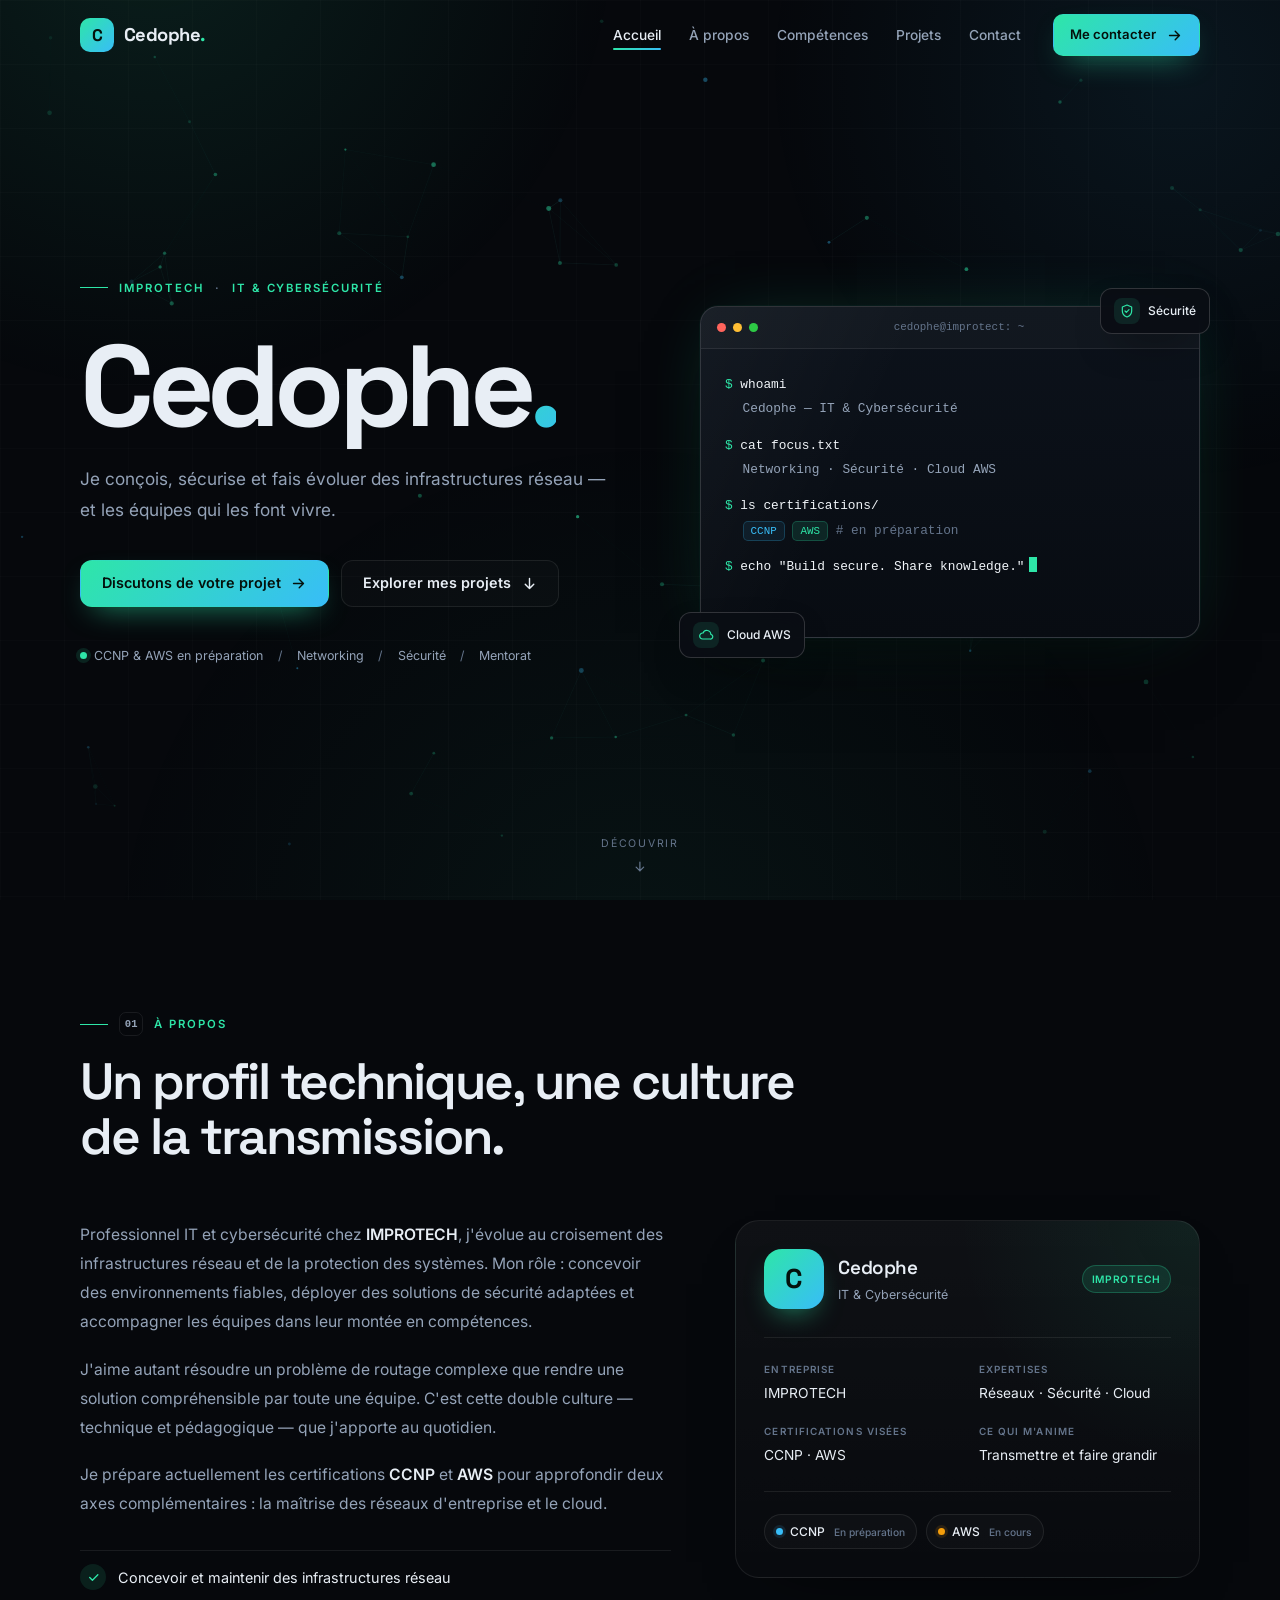
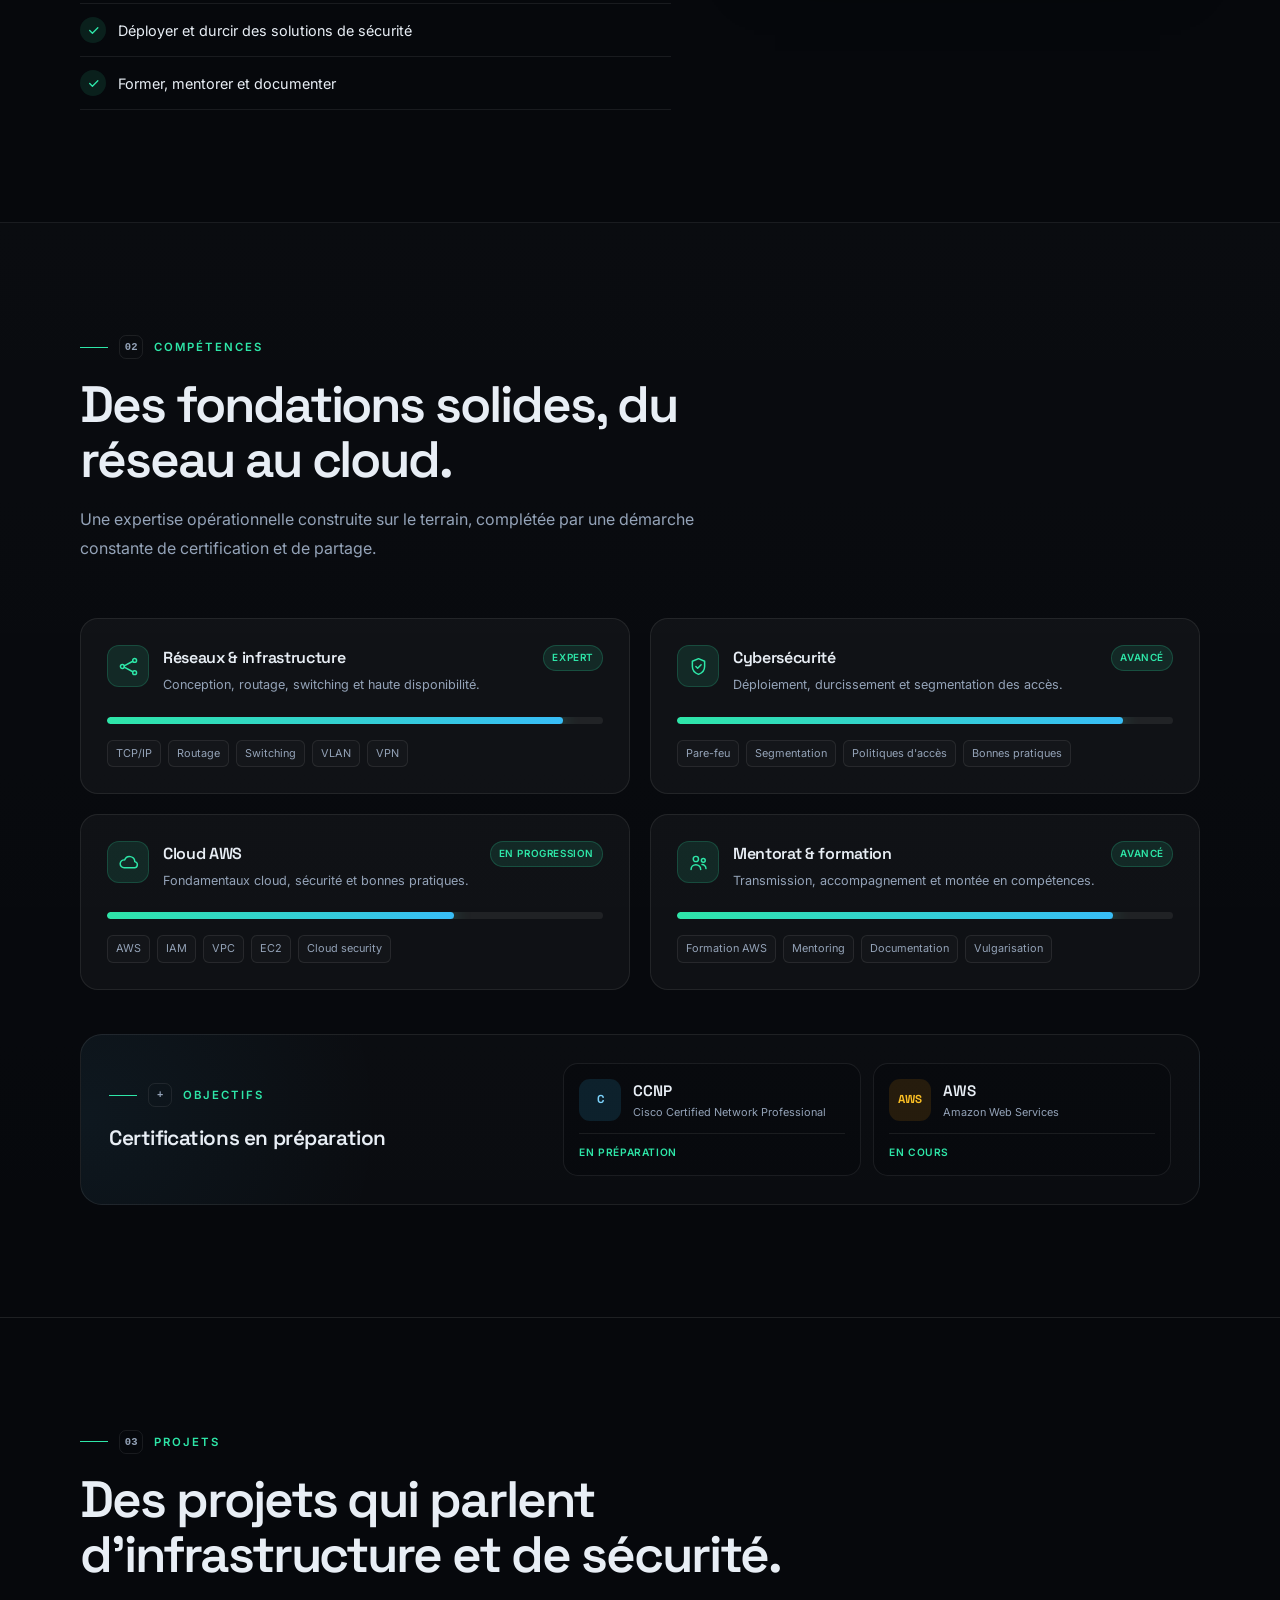
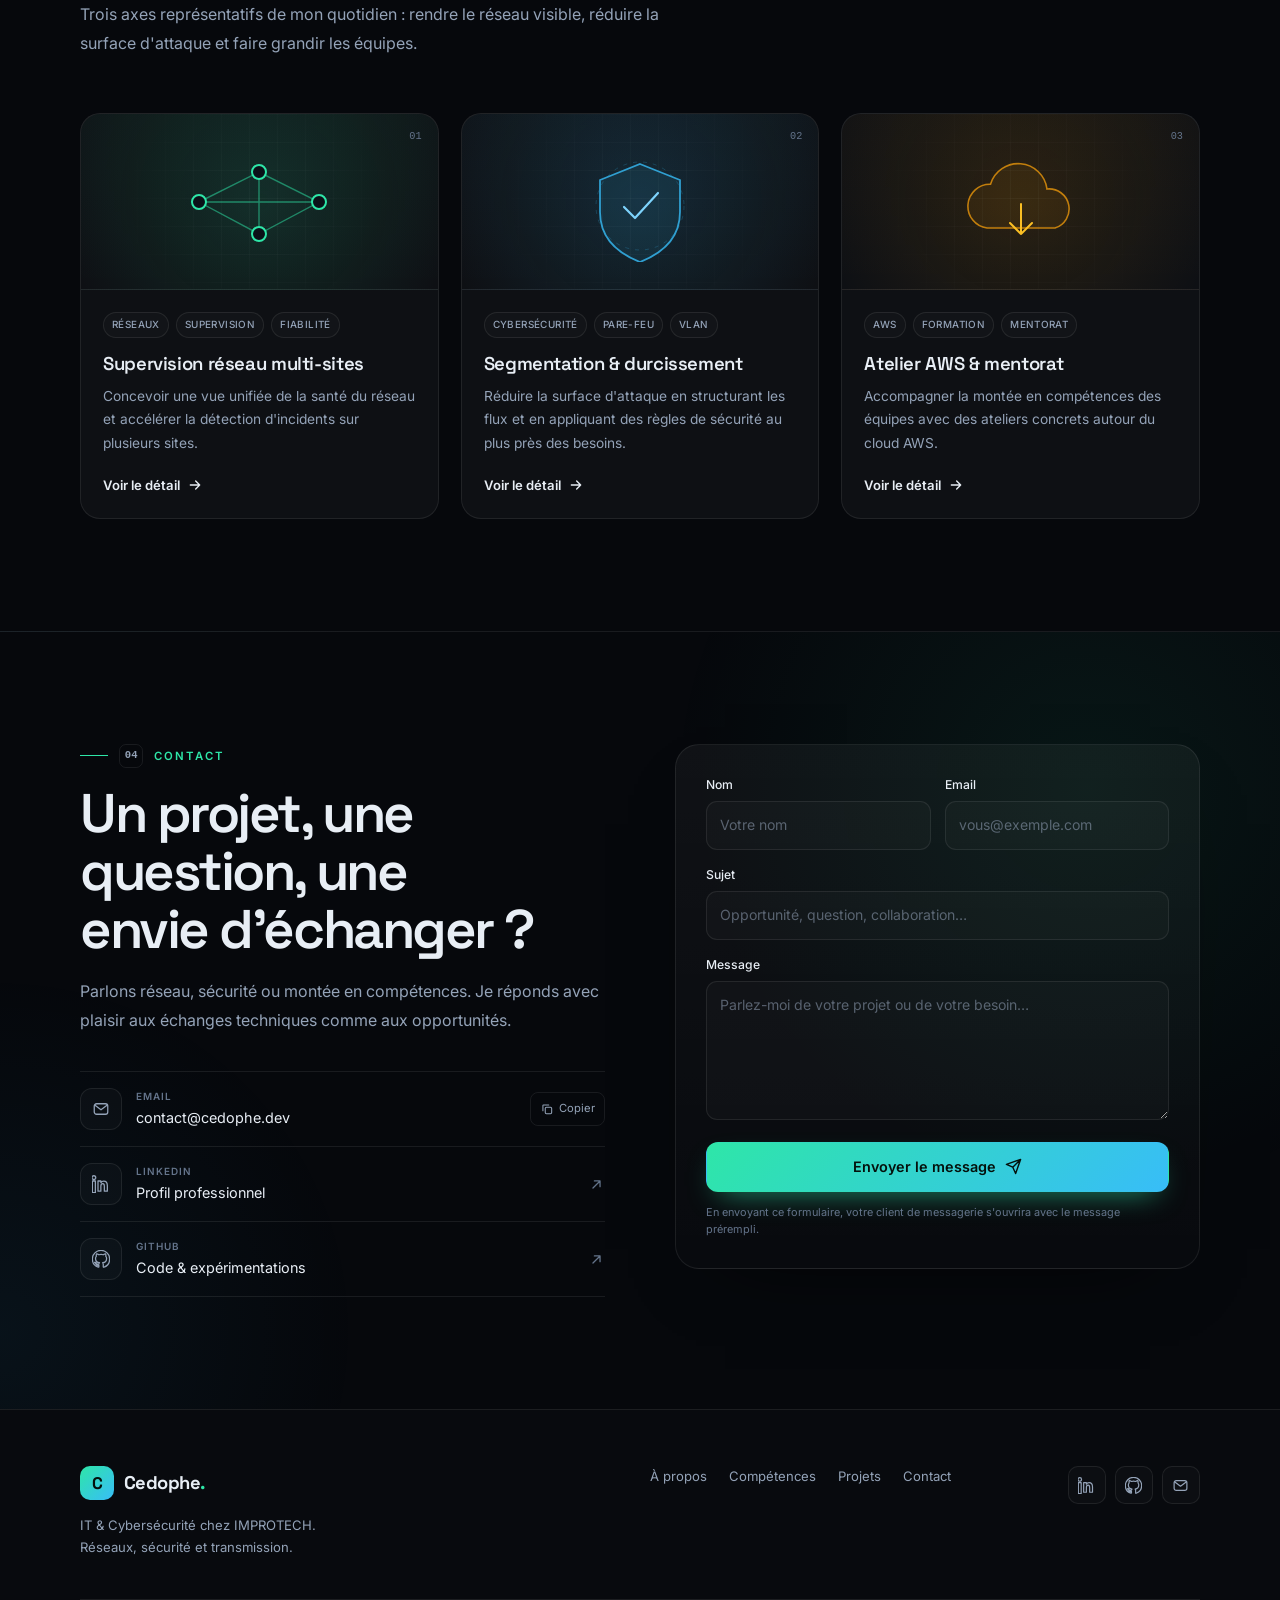
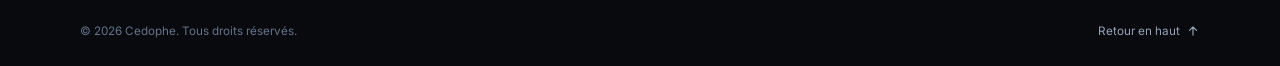
==== index.html @ 1af2331b "Portfolio initial créé avec OpenCode" ====
<!DOCTYPE html>
<html lang="fr">
<head>
  <meta charset="UTF-8">
  <meta name="viewport" content="width=device-width, initial-scale=1.0">
  <title>Cedophe — IT &amp; Cybersécurité | Portfolio</title>
  <meta name="description" content="Portfolio de Cedophe, professionnel IT et cybersécurité chez IMPROTECH. Réseaux, déploiement de solutions de sécurité, AWS et mentorat d'équipes.">
  <meta name="theme-color" content="#06080c">
  <meta property="og:title" content="Cedophe — IT &amp; Cybersécurité">
  <meta property="og:description" content="Réseaux, cybersécurité, cloud AWS et mentorat. Découvrez le profil et les projets de Cedophe.">
  <meta property="og:type" content="website">

  <link rel="icon" type="image/svg+xml" href="assets/favicon.svg">
  <link rel="preconnect" href="https://fonts.googleapis.com">
  <link rel="preconnect" href="https://fonts.gstatic.com" crossorigin>
  <link href="https://fonts.googleapis.com/css2?family=Inter:wght@400;500;600&family=Space+Grotesk:wght@500;600;700&display=swap" rel="stylesheet">
  <link rel="stylesheet" href="styles.css">
  <script>document.documentElement.classList.add('js');</script>
</head>
<body>
  <a class="skip-link" href="#contenu">Aller au contenu</a>

  <header class="site-header" id="header">
    <nav class="nav container" aria-label="Navigation principale">
      <a class="brand" href="#accueil" aria-label="Cedophe — retour à l'accueil">
        <span class="brand-mark" aria-hidden="true">C</span>
        <span class="brand-text">Cedophe<span class="accent">.</span></span>
      </a>

      <button class="nav-toggle" type="button" aria-expanded="false" aria-controls="nav-menu" aria-label="Ouvrir le menu">
        <span class="nav-toggle-bar"></span>
        <span class="nav-toggle-bar"></span>
        <span class="nav-toggle-bar"></span>
      </button>

      <div class="nav-menu" id="nav-menu">
        <ul class="nav-links">
          <li><a href="#accueil">Accueil</a></li>
          <li><a href="#apropos">À propos</a></li>
          <li><a href="#competences">Compétences</a></li>
          <li><a href="#projets">Projets</a></li>
          <li><a href="#contact">Contact</a></li>
        </ul>
        <a class="btn btn-primary btn-sm nav-cta" href="#contact">
          Me contacter
          <svg viewBox="0 0 24 24" aria-hidden="true"><path d="M5 12h14M13 6l6 6-6 6"/></svg>
        </a>
      </div>
    </nav>
  </header>

  <main id="contenu">
    <section class="hero" id="accueil">
      <canvas class="hero-particles" id="hero-particles" aria-hidden="true"></canvas>
      <div class="container hero-grid">
        <div class="hero-content">
          <p class="eyebrow reveal">IMPROTECH <span class="dot-sep">·</span> IT &amp; Cybersécurité</p>
          <h1 class="hero-title reveal">Cedophe<span class="accent">.</span></h1>
          <p class="hero-lead reveal">Je conçois, sécurise et fais évoluer des infrastructures réseau — et les équipes qui les font vivre.</p>

          <div class="hero-actions reveal">
            <a class="btn btn-primary" href="#contact">
              Discutons de votre projet
              <svg viewBox="0 0 24 24" aria-hidden="true"><path d="M5 12h14M13 6l6 6-6 6"/></svg>
            </a>
            <a class="btn btn-ghost" href="#projets">
              Explorer mes projets
              <svg viewBox="0 0 24 24" aria-hidden="true"><path d="M12 5v14M6 13l6 6 6-6"/></svg>
            </a>
          </div>

          <ul class="hero-meta reveal">
            <li><span class="status-dot" aria-hidden="true"></span> CCNP &amp; AWS en préparation</li>
            <li>Networking</li>
            <li>Sécurité</li>
            <li>Mentorat</li>
          </ul>
        </div>

        <div class="hero-visual reveal">
          <div class="terminal" aria-label="Terminal présentant le profil de Cedophe">
            <div class="terminal-bar">
              <span class="terminal-dot red"></span>
              <span class="terminal-dot yellow"></span>
              <span class="terminal-dot green"></span>
              <span class="terminal-title">cedophe@improtect: ~</span>
            </div>
            <div class="terminal-body">
              <p><span class="prompt">$</span> <span class="cmd">whoami</span></p>
              <p class="out">Cedophe — IT &amp; Cybersécurité</p>
              <p><span class="prompt">$</span> <span class="cmd">cat focus.txt</span></p>
              <p class="out">Networking · Sécurité · Cloud AWS</p>
              <p><span class="prompt">$</span> <span class="cmd">ls certifications/</span></p>
              <p class="out"><span class="term-tag tag-cyan">CCNP</span> <span class="term-tag tag-green">AWS</span> <span class="dim"># en préparation</span></p>
              <p><span class="prompt">$</span> <span class="cmd">echo "Build secure. Share knowledge."</span><span class="cursor" aria-hidden="true"></span></p>
            </div>
          </div>

          <div class="floating-badge badge-top" aria-hidden="true">
            <span class="badge-icon">
              <svg viewBox="0 0 24 24"><path d="M12 3l7 3v6c0 4.5-3 7.5-7 9-4-1.5-7-4.5-7-9V6l7-3z"/><path d="M9 12l2 2 4-4"/></svg>
            </span>
            <span>Sécurité</span>
          </div>

          <div class="floating-badge badge-bottom" aria-hidden="true">
            <span class="badge-icon">
              <svg viewBox="0 0 24 24"><path d="M7 18a4.5 4.5 0 1 1 .6-8.96A6 6 0 0 1 19.2 11 3.5 3.5 0 0 1 18 18H7z"/></svg>
            </span>
            <span>Cloud AWS</span>
          </div>
        </div>
      </div>

      <a class="scroll-cue" href="#apropos" aria-label="Faire défiler vers la section À propos">
        <span>Découvrir</span>
        <svg viewBox="0 0 24 24" aria-hidden="true"><path d="M12 5v14M6 13l6 6 6-6"/></svg>
      </a>
    </section>

    <section class="section" id="apropos">
      <div class="container">
        <header class="section-head reveal">
          <p class="eyebrow"><span class="eyebrow-num">01</span> À propos</p>
          <h2>Un profil technique, une culture de la transmission.</h2>
        </header>

        <div class="about-grid">
          <div class="about-copy">
            <p class="reveal">Professionnel IT et cybersécurité chez <strong>IMPROTECH</strong>, j'évolue au croisement des infrastructures réseau et de la protection des systèmes. Mon rôle : concevoir des environnements fiables, déployer des solutions de sécurité adaptées et accompagner les équipes dans leur montée en compétences.</p>
            <p class="reveal">J'aime autant résoudre un problème de routage complexe que rendre une solution compréhensible par toute une équipe. C'est cette double culture — technique et pédagogique — que j'apporte au quotidien.</p>
            <p class="reveal">Je prépare actuellement les certifications <strong>CCNP</strong> et <strong>AWS</strong> pour approfondir deux axes complémentaires : la maîtrise des réseaux d'entreprise et le cloud.</p>

            <ul class="focus-list reveal">
              <li>
                <span class="focus-icon" aria-hidden="true"><svg viewBox="0 0 24 24"><path d="M5 12l5 5L20 7"/></svg></span>
                Concevoir et maintenir des infrastructures réseau
              </li>
              <li>
                <span class="focus-icon" aria-hidden="true"><svg viewBox="0 0 24 24"><path d="M5 12l5 5L20 7"/></svg></span>
                Déployer et durcir des solutions de sécurité
              </li>
              <li>
                <span class="focus-icon" aria-hidden="true"><svg viewBox="0 0 24 24"><path d="M5 12l5 5L20 7"/></svg></span>
                Former, mentorer et documenter
              </li>
            </ul>
          </div>

          <aside class="profile-card reveal" aria-label="Fiche profil de Cedophe">
            <div class="profile-head">
              <div class="profile-avatar" aria-hidden="true"><span>C</span></div>
              <div>
                <h3>Cedophe</h3>
                <p>IT &amp; Cybersécurité</p>
              </div>
              <span class="chip chip-accent">IMPROTECH</span>
            </div>

            <dl class="profile-facts">
              <div>
                <dt>Entreprise</dt>
                <dd>IMPROTECH</dd>
              </div>
              <div>
                <dt>Expertises</dt>
                <dd>Réseaux · Sécurité · Cloud</dd>
              </div>
              <div>
                <dt>Certifications visées</dt>
                <dd>CCNP · AWS</dd>
              </div>
              <div>
                <dt>Ce qui m'anime</dt>
                <dd>Transmettre et faire grandir</dd>
              </div>
            </dl>

            <div class="profile-certs">
              <span class="cert-pill"><span class="cert-dot cisco"></span> CCNP <small>En préparation</small></span>
              <span class="cert-pill"><span class="cert-dot aws"></span> AWS <small>En cours</small></span>
            </div>
          </aside>
        </div>
      </div>
    </section>

    <section class="section section-alt" id="competences">
      <div class="container">
        <header class="section-head reveal">
          <p class="eyebrow"><span class="eyebrow-num">02</span> Compétences</p>
          <h2>Des fondations solides, du réseau au cloud.</h2>
          <p class="section-intro">Une expertise opérationnelle construite sur le terrain, complétée par une démarche constante de certification et de partage.</p>
        </header>

        <div class="skills-grid">
          <article class="skill-card reveal">
            <div class="skill-head">
              <span class="skill-icon" aria-hidden="true">
                <svg viewBox="0 0 24 24"><circle cx="5" cy="12" r="2.2"/><circle cx="19" cy="5" r="2.2"/><circle cx="19" cy="19" r="2.2"/><path d="M7.1 11.2l9.8-5.2M7.1 12.8l9.8 5.2"/></svg>
              </span>
              <div>
                <h3>Réseaux &amp; infrastructure</h3>
                <p>Conception, routage, switching et haute disponibilité.</p>
              </div>
              <span class="skill-level">Expert</span>
            </div>
            <div class="skill-bar" role="progressbar" aria-valuenow="92" aria-valuemin="0" aria-valuemax="100" aria-label="Niveau en réseaux et infrastructure : 92 %">
              <span class="bar-fill" style="--level: 92%"></span>
            </div>
            <ul class="skill-tags">
              <li>TCP/IP</li><li>Routage</li><li>Switching</li><li>VLAN</li><li>VPN</li>
            </ul>
          </article>

          <article class="skill-card reveal">
            <div class="skill-head">
              <span class="skill-icon" aria-hidden="true">
                <svg viewBox="0 0 24 24"><path d="M12 3l7 3v6c0 4.5-3 7.5-7 9-4-1.5-7-4.5-7-9V6l7-3z"/><path d="M9 12l2 2 4-4"/></svg>
              </span>
              <div>
                <h3>Cybersécurité</h3>
                <p>Déploiement, durcissement et segmentation des accès.</p>
              </div>
              <span class="skill-level">Avancé</span>
            </div>
            <div class="skill-bar" role="progressbar" aria-valuenow="90" aria-valuemin="0" aria-valuemax="100" aria-label="Niveau en cybersécurité : 90 %">
              <span class="bar-fill" style="--level: 90%"></span>
            </div>
            <ul class="skill-tags">
              <li>Pare-feu</li><li>Segmentation</li><li>Politiques d'accès</li><li>Bonnes pratiques</li>
            </ul>
          </article>

          <article class="skill-card reveal">
            <div class="skill-head">
              <span class="skill-icon" aria-hidden="true">
                <svg viewBox="0 0 24 24"><path d="M7 18a4.5 4.5 0 1 1 .6-8.96A6 6 0 0 1 19.2 11 3.5 3.5 0 0 1 18 18H7z"/></svg>
              </span>
              <div>
                <h3>Cloud AWS</h3>
                <p>Fondamentaux cloud, sécurité et bonnes pratiques.</p>
              </div>
              <span class="skill-level">En progression</span>
            </div>
            <div class="skill-bar" role="progressbar" aria-valuenow="70" aria-valuemin="0" aria-valuemax="100" aria-label="Niveau en cloud AWS : 70 %">
              <span class="bar-fill" style="--level: 70%"></span>
            </div>
            <ul class="skill-tags">
              <li>AWS</li><li>IAM</li><li>VPC</li><li>EC2</li><li>Cloud security</li>
            </ul>
          </article>

          <article class="skill-card reveal">
            <div class="skill-head">
              <span class="skill-icon" aria-hidden="true">
                <svg viewBox="0 0 24 24"><circle cx="9" cy="8" r="3"/><path d="M3.5 20a5.5 5.5 0 0 1 11 0"/><circle cx="17.5" cy="9.5" r="2.2"/><path d="M16 14.4a4.5 4.5 0 0 1 4.5 4.6"/></svg>
              </span>
              <div>
                <h3>Mentorat &amp; formation</h3>
                <p>Transmission, accompagnement et montée en compétences.</p>
              </div>
              <span class="skill-level">Avancé</span>
            </div>
            <div class="skill-bar" role="progressbar" aria-valuenow="88" aria-valuemin="0" aria-valuemax="100" aria-label="Niveau en mentorat et formation : 88 %">
              <span class="bar-fill" style="--level: 88%"></span>
            </div>
            <ul class="skill-tags">
              <li>Formation AWS</li><li>Mentoring</li><li>Documentation</li><li>Vulgarisation</li>
            </ul>
          </article>
        </div>

        <div class="cert-panel reveal">
          <div class="cert-panel-head">
            <p class="eyebrow"><span class="eyebrow-num">+</span> Objectifs</p>
            <h3>Certifications en préparation</h3>
          </div>
          <div class="cert-grid">
            <article class="cert-card">
              <span class="cert-logo cisco" aria-hidden="true">C</span>
              <div>
                <h4>CCNP</h4>
                <p>Cisco Certified Network Professional</p>
              </div>
              <span class="status-pill">En préparation</span>
            </article>
            <article class="cert-card">
              <span class="cert-logo aws" aria-hidden="true">AWS</span>
              <div>
                <h4>AWS</h4>
                <p>Amazon Web Services</p>
              </div>
              <span class="status-pill">En cours</span>
            </article>
          </div>
        </div>
      </div>
    </section>

    <section class="section" id="projets">
      <div class="container">
        <header class="section-head reveal">
          <p class="eyebrow"><span class="eyebrow-num">03</span> Projets</p>
          <h2>Des projets qui parlent d'infrastructure et de sécurité.</h2>
          <p class="section-intro">Trois axes représentatifs de mon quotidien : rendre le réseau visible, réduire la surface d'attaque et faire grandir les équipes.</p>
        </header>

        <div class="projects-grid">
          <article class="project-card reveal">
            <div class="project-visual visual-network" aria-hidden="true">
              <svg viewBox="0 0 200 120">
                <path class="link" d="M40 60L100 30 160 60 100 92 40 60M100 30v62M40 60l120 0"/>
                <circle class="node" cx="40" cy="60" r="7"/>
                <circle class="node" cx="100" cy="30" r="7"/>
                <circle class="node" cx="160" cy="60" r="7"/>
                <circle class="node" cx="100" cy="92" r="7"/>
              </svg>
              <span class="visual-label">01</span>
            </div>
            <div class="project-body">
              <ul class="project-tags"><li>Réseaux</li><li>Supervision</li><li>Fiabilité</li></ul>
              <h3>Supervision réseau multi-sites</h3>
              <p>Concevoir une vue unifiée de la santé du réseau et accélérer la détection d'incidents sur plusieurs sites.</p>
              <button class="project-link" type="button" data-dialog="dialog-network">
                Voir le détail
                <svg viewBox="0 0 24 24" aria-hidden="true"><path d="M5 12h14M13 6l6 6-6 6"/></svg>
              </button>
            </div>
          </article>

          <article class="project-card reveal">
            <div class="project-visual visual-security" aria-hidden="true">
              <svg viewBox="0 0 200 120">
                <path class="shield" d="M100 22l40 16v32c0 25-17 41-40 50-23-9-40-25-40-50V38l40-16z"/>
                <path class="check" d="M84 65l11 11 23-25"/>
                <circle class="pulse" cx="100" cy="64" r="44"/>
              </svg>
              <span class="visual-label">02</span>
            </div>
            <div class="project-body">
              <ul class="project-tags"><li>Cybersécurité</li><li>Pare-feu</li><li>VLAN</li></ul>
              <h3>Segmentation &amp; durcissement</h3>
              <p>Réduire la surface d'attaque en structurant les flux et en appliquant des règles de sécurité au plus près des besoins.</p>
              <button class="project-link" type="button" data-dialog="dialog-security">
                Voir le détail
                <svg viewBox="0 0 24 24" aria-hidden="true"><path d="M5 12h14M13 6l6 6-6 6"/></svg>
              </button>
            </div>
          </article>

          <article class="project-card reveal">
            <div class="project-visual visual-cloud" aria-hidden="true">
              <svg viewBox="0 0 200 120">
                <path class="cloud" d="M66 86a22 22 0 0 1 3.5-43.8A29 29 0 0 1 126 47a20 20 0 0 1 8 39H66z"/>
                <path class="arrow" d="M100 62v30M89 81l11 11 11-11"/>
              </svg>
              <span class="visual-label">03</span>
            </div>
            <div class="project-body">
              <ul class="project-tags"><li>AWS</li><li>Formation</li><li>Mentorat</li></ul>
              <h3>Atelier AWS &amp; mentorat</h3>
              <p>Accompagner la montée en compétences des équipes avec des ateliers concrets autour du cloud AWS.</p>
              <button class="project-link" type="button" data-dialog="dialog-cloud">
                Voir le détail
                <svg viewBox="0 0 24 24" aria-hidden="true"><path d="M5 12h14M13 6l6 6-6 6"/></svg>
              </button>
            </div>
          </article>
        </div>
      </div>
    </section>

    <section class="section contact-section" id="contact">
      <div class="container">
        <div class="contact-grid">
          <div class="contact-copy">
            <p class="eyebrow reveal"><span class="eyebrow-num">04</span> Contact</p>
            <h2 class="reveal">Un projet, une question, une envie d'échanger ?</h2>
            <p class="contact-lead reveal">Parlons réseau, sécurité ou montée en compétences. Je réponds avec plaisir aux échanges techniques comme aux opportunités.</p>

            <div class="contact-list reveal">
              <div class="contact-item">
                <span class="contact-icon" aria-hidden="true">
                  <svg viewBox="0 0 24 24"><rect x="3" y="5" width="18" height="14" rx="3"/><path d="M4 7l8 6 8-6"/></svg>
                </span>
                <div>
                  <span class="contact-label">Email</span>
                  <a href="mailto:contact@cedophe.dev">contact@cedophe.dev</a>
                </div>
                <button class="copy-btn" type="button" data-copy="contact@cedophe.dev" aria-label="Copier l'adresse email">
                  <svg viewBox="0 0 24 24" aria-hidden="true"><rect x="9" y="9" width="11" height="11" rx="2"/><path d="M5 15V6a1 1 0 0 1 1-1h9"/></svg>
                  <span>Copier</span>
                </button>
              </div>

              <a class="contact-item" href="https://www.linkedin.com/in/cedophe" target="_blank" rel="noopener noreferrer">
                <span class="contact-icon" aria-hidden="true">
                  <svg viewBox="0 0 24 24" class="icon-fill"><path d="M4.98 3.5A2.49 2.49 0 1 1 0 3.5a2.49 2.49 0 0 1 4.98 0zM.5 8h4v15.5h-4V8zm7.5 0h3.83v2.12h.05c.53-1.01 1.84-2.08 3.79-2.08 4.05 0 4.8 2.67 4.8 6.14v7.32h-4v-6.49c0-1.55-.03-3.54-2.16-3.54-2.16 0-2.49 1.69-2.49 3.43v6.6h-3.82V8z"/></svg>
                </span>
                <div>
                  <span class="contact-label">LinkedIn</span>
                  <span class="contact-value">Profil professionnel</span>
                </div>
                <span class="contact-arrow" aria-hidden="true"><svg viewBox="0 0 24 24"><path d="M7 17L17 7M9 7h8v8"/></svg></span>
              </a>

              <a class="contact-item" href="https://github.com/cedophe" target="_blank" rel="noopener noreferrer">
                <span class="contact-icon" aria-hidden="true">
                  <svg viewBox="0 0 24 24" class="icon-fill"><path d="M12 .5C5.73.5.5 5.73.5 12c0 5.08 3.29 9.39 7.86 10.91.58.11.79-.25.79-.56 0-.28-.01-1.02-.02-2-3.2.7-3.88-1.54-3.88-1.54-.53-1.34-1.3-1.7-1.3-1.7-1.06-.72.08-.71.08-.71 1.17.08 1.78 1.2 1.78 1.2 1.04 1.78 2.73 1.27 3.4.97.11-.75.41-1.27.74-1.56-2.55-.29-5.23-1.28-5.23-5.7 0-1.26.45-2.29 1.19-3.1-.12-.29-.52-1.46.11-3.05 0 0 .97-.31 3.18 1.18a11.1 11.1 0 0 1 5.8 0c2.2-1.49 3.17-1.18 3.17-1.18.63 1.59.23 2.76.11 3.05.74.81 1.19 1.84 1.19 3.1 0 4.43-2.69 5.41-5.25 5.69.42.36.8 1.08.8 2.18 0 1.57-.01 2.84-.01 3.23 0 .31.21.67.8.56A11.51 11.51 0 0 0 23.5 12C23.5 5.73 18.27.5 12 .5z"/></svg>
                </span>
                <div>
                  <span class="contact-label">GitHub</span>
                  <span class="contact-value">Code &amp; expérimentations</span>
                </div>
                <span class="contact-arrow" aria-hidden="true"><svg viewBox="0 0 24 24"><path d="M7 17L17 7M9 7h8v8"/></svg></span>
              </a>
            </div>
          </div>

          <div class="form-card reveal">
            <form class="contact-form" id="contact-form" novalidate>
              <div class="form-row">
                <div class="field">
                  <label for="name">Nom</label>
                  <input type="text" id="name" name="name" autocomplete="name" placeholder="Votre nom" required aria-describedby="name-error">
                  <p class="field-error" id="name-error" aria-live="polite"></p>
                </div>
                <div class="field">
                  <label for="email">Email</label>
                  <input type="email" id="email" name="email" autocomplete="email" placeholder="vous@exemple.com" required aria-describedby="email-error">
                  <p class="field-error" id="email-error" aria-live="polite"></p>
                </div>
              </div>

              <div class="field">
                <label for="subject">Sujet</label>
                <input type="text" id="subject" name="subject" placeholder="Opportunité, question, collaboration…">
              </div>

              <div class="field">
                <label for="message">Message</label>
                <textarea id="message" name="message" rows="5" placeholder="Parlez-moi de votre projet ou de votre besoin…" required aria-describedby="message-error"></textarea>
                <p class="field-error" id="message-error" aria-live="polite"></p>
              </div>

              <button class="btn btn-primary btn-block" type="submit">
                Envoyer le message
                <svg viewBox="0 0 24 24" aria-hidden="true"><path d="M22 2L11 13M22 2l-7 20-4-9-9-4 20-7z"/></svg>
              </button>

              <p class="form-status" id="form-status" role="status" aria-live="polite"></p>
              <p class="form-note">En envoyant ce formulaire, votre client de messagerie s'ouvrira avec le message prérempli.</p>
            </form>
          </div>
        </div>
      </div>
    </section>
  </main>

  <footer class="site-footer">
    <div class="container">
      <div class="footer-main">
        <div class="footer-brand">
          <a class="brand" href="#accueil" aria-label="Cedophe — retour à l'accueil">
            <span class="brand-mark" aria-hidden="true">C</span>
            <span class="brand-text">Cedophe<span class="accent">.</span></span>
          </a>
          <p>IT &amp; Cybersécurité chez IMPROTECH.<br>Réseaux, sécurité et transmission.</p>
        </div>

        <nav class="footer-nav" aria-label="Navigation de pied de page">
          <a href="#apropos">À propos</a>
          <a href="#competences">Compétences</a>
          <a href="#projets">Projets</a>
          <a href="#contact">Contact</a>
        </nav>

        <div class="footer-socials" aria-label="Réseaux sociaux">
          <a href="https://www.linkedin.com/in/cedophe" target="_blank" rel="noopener noreferrer" aria-label="LinkedIn">
            <svg viewBox="0 0 24 24" class="icon-fill"><path d="M4.98 3.5A2.49 2.49 0 1 1 0 3.5a2.49 2.49 0 0 1 4.98 0zM.5 8h4v15.5h-4V8zm7.5 0h3.83v2.12h.05c.53-1.01 1.84-2.08 3.79-2.08 4.05 0 4.8 2.67 4.8 6.14v7.32h-4v-6.49c0-1.55-.03-3.54-2.16-3.54-2.16 0-2.49 1.69-2.49 3.43v6.6h-3.82V8z"/></svg>
          </a>
          <a href="https://github.com/cedophe" target="_blank" rel="noopener noreferrer" aria-label="GitHub">
            <svg viewBox="0 0 24 24" class="icon-fill"><path d="M12 .5C5.73.5.5 5.73.5 12c0 5.08 3.29 9.39 7.86 10.91.58.11.79-.25.79-.56 0-.28-.01-1.02-.02-2-3.2.7-3.88-1.54-3.88-1.54-.53-1.34-1.3-1.7-1.3-1.7-1.06-.72.08-.71.08-.71 1.17.08 1.78 1.2 1.78 1.2 1.04 1.78 2.73 1.27 3.4.97.11-.75.41-1.27.74-1.56-2.55-.29-5.23-1.28-5.23-5.7 0-1.26.45-2.29 1.19-3.1-.12-.29-.52-1.46.11-3.05 0 0 .97-.31 3.18 1.18a11.1 11.1 0 0 1 5.8 0c2.2-1.49 3.17-1.18 3.17-1.18.63 1.59.23 2.76.11 3.05.74.81 1.19 1.84 1.19 3.1 0 4.43-2.69 5.41-5.25 5.69.42.36.8 1.08.8 2.18 0 1.57-.01 2.84-.01 3.23 0 .31.21.67.8.56A11.51 11.51 0 0 0 23.5 12C23.5 5.73 18.27.5 12 .5z"/></svg>
          </a>
          <a href="mailto:contact@cedophe.dev" aria-label="Envoyer un email">
            <svg viewBox="0 0 24 24"><rect x="3" y="5" width="18" height="14" rx="3"/><path d="M4 7l8 6 8-6"/></svg>
          </a>
        </div>
      </div>

      <div class="footer-bottom">
        <p>© <span id="year">2026</span> Cedophe. Tous droits réservés.</p>
        <a class="back-top" href="#accueil">
          Retour en haut
          <svg viewBox="0 0 24 24" aria-hidden="true"><path d="M12 19V5M6 11l6-6 6 6"/></svg>
        </a>
      </div>
    </div>
  </footer>

  <dialog class="project-dialog" id="dialog-network" aria-labelledby="dialog-network-title">
    <button class="dialog-close" type="button" data-close aria-label="Fermer la fenêtre">
      <svg viewBox="0 0 24 24" aria-hidden="true"><path d="M6 6l12 12M18 6L6 18"/></svg>
    </button>
    <p class="dialog-kicker">Projet · Réseaux</p>
    <h3 id="dialog-network-title">Supervision réseau multi-sites</h3>
    <p class="dialog-intro">Donner une lecture claire et immédiate de l'état de l'infrastructure, sur plusieurs sites, pour agir avant que les incidents n'impactent les utilisateurs.</p>
    <ul class="dialog-points">
      <li><strong>Objectif</strong> Centraliser l'état des équipements et des liens dans une vue unique.</li>
      <li><strong>Approche</strong> Cartographie des flux, supervision des équipements critiques, tableaux de bord et alertes hiérarchisées.</li>
      <li><strong>Résultat</strong> Un diagnostic plus rapide et des incidents traités avec davantage de sérénité.</li>
    </ul>
    <ul class="project-tags"><li>Supervision</li><li>SNMP</li><li>Dashboards</li><li>Haute disponibilité</li></ul>
  </dialog>

  <dialog class="project-dialog" id="dialog-security" aria-labelledby="dialog-security-title">
    <button class="dialog-close" type="button" data-close aria-label="Fermer la fenêtre">
      <svg viewBox="0 0 24 24" aria-hidden="true"><path d="M6 6l12 12M18 6L6 18"/></svg>
    </button>
    <p class="dialog-kicker">Projet · Cybersécurité</p>
    <h3 id="dialog-security-title">Segmentation &amp; durcissement</h3>
    <p class="dialog-intro">Structurer le réseau en zones de confiance et n'autoriser que les flux réellement nécessaires, pour limiter la propagation en cas d'incident.</p>
    <ul class="dialog-points">
      <li><strong>Objectif</strong> Réduire la surface d'attaque et clarifier les règles d'accès entre les zones.</li>
      <li><strong>Approche</strong> Découpage en VLAN, matrice de flux, règles de pare-feu et durcissement des équipements.</li>
      <li><strong>Résultat</strong> Un réseau plus lisible, plus segmenté et plus simple à auditer.</li>
    </ul>
    <ul class="project-tags"><li>VLAN</li><li>Pare-feu</li><li>Matrice de flux</li><li>Durcissement</li></ul>
  </dialog>

  <dialog class="project-dialog" id="dialog-cloud" aria-labelledby="dialog-cloud-title">
    <button class="dialog-close" type="button" data-close aria-label="Fermer la fenêtre">
      <svg viewBox="0 0 24 24" aria-hidden="true"><path d="M6 6l12 12M18 6L6 18"/></svg>
    </button>
    <p class="dialog-kicker">Projet · Cloud &amp; transmission</p>
    <h3 id="dialog-cloud-title">Atelier AWS &amp; mentorat</h3>
    <p class="dialog-intro">Rendre le cloud concret et accessible grâce à des ateliers pratiques, pensés pour faire monter les équipes en compétences à leur rythme.</p>
    <ul class="dialog-points">
      <li><strong>Objectif</strong> Partager les fondamentaux AWS et ancrer les bonnes pratiques de sécurité.</li>
      <li><strong>Approche</strong> Ateliers guidés, cas pratiques, échanges et accompagnement individuel.</li>
      <li><strong>Résultat</strong> Des équipes plus autonomes et une culture cloud partagée.</li>
    </ul>
    <ul class="project-tags"><li>AWS</li><li>IAM</li><li>VPC</li><li>Mentorat</li></ul>
  </dialog>

  <script src="script.js" defer></script>
</body>
</html>
---- styles.css ----
:root {
  --bg: #06080c;
  --bg-soft: #090d13;
  --surface: rgba(255, 255, 255, 0.035);
  --surface-strong: #0d1219;
  --border: rgba(255, 255, 255, 0.08);
  --border-strong: rgba(255, 255, 255, 0.16);
  --text: #e8eef5;
  --muted: #94a3b8;
  --muted-dark: #64748b;
  --accent: #2ee6a8;
  --accent-2: #38bdf8;
  --accent-soft: rgba(46, 230, 168, 0.11);
  --danger: #f87171;
  --gradient: linear-gradient(135deg, #2ee6a8 0%, #38bdf8 100%);
  --font-head: "Space Grotesk", "Segoe UI", system-ui, sans-serif;
  --font-body: "Inter", "Segoe UI", system-ui, sans-serif;
  --font-mono: "SFMono-Regular", Consolas, "Liberation Mono", Menlo, monospace;
  --radius: 20px;
  --shadow: 0 30px 80px -35px rgba(0, 0, 0, 0.9);
  --container: 1120px;
}

*,
*::before,
*::after {
  box-sizing: border-box;
}

html {
  scroll-behavior: smooth;
  scroll-padding-top: 96px;
  background: var(--bg);
  color-scheme: dark;
}

body {
  margin: 0;
  min-width: 320px;
  overflow-x: clip;
  background: transparent;
  color: var(--text);
  font-family: var(--font-body);
  font-size: 16px;
  line-height: 1.6;
  -webkit-font-smoothing: antialiased;
  text-rendering: optimizeLegibility;
}

body::before {
  content: "";
  position: fixed;
  inset: 0;
  z-index: -1;
  pointer-events: none;
  background:
    radial-gradient(850px circle at 12% -8%, rgba(46, 230, 168, 0.1), transparent 55%),
    radial-gradient(750px circle at 92% 8%, rgba(56, 189, 248, 0.08), transparent 55%),
    radial-gradient(900px circle at 50% 108%, rgba(46, 230, 168, 0.055), transparent 60%),
    linear-gradient(rgba(255, 255, 255, 0.016) 1px, transparent 1px),
    linear-gradient(90deg, rgba(255, 255, 255, 0.016) 1px, transparent 1px);
  background-size: auto, auto, auto, 64px 64px, 64px 64px;
}

body.menu-open,
body.dialog-open {
  overflow: hidden;
}

::selection {
  background: rgba(46, 230, 168, 0.28);
  color: #ffffff;
}

img,
svg {
  display: block;
  max-width: 100%;
}

a {
  color: inherit;
  text-decoration: none;
}

button,
input,
textarea {
  font: inherit;
}

button {
  color: inherit;
}

h1,
h2,
h3,
h4,
p,
ul,
dl,
dd {
  margin: 0;
}

ul {
  padding: 0;
  list-style: none;
}

:focus-visible {
  outline: 2px solid var(--accent);
  outline-offset: 3px;
}

.container {
  width: min(var(--container), calc(100% - 48px));
  margin-inline: auto;
}

.skip-link {
  position: fixed;
  top: -80px;
  left: 16px;
  z-index: 1000;
  padding: 12px 18px;
  border-radius: 10px;
  background: var(--accent);
  color: #04110c;
  font-weight: 600;
  transition: top 0.2s ease;
}

.skip-link:focus {
  top: 16px;
}

.accent {
  color: var(--accent);
}

/* Reveal animations */
.js .reveal {
  opacity: 0;
  transform: translateY(22px);
  transition:
    opacity 0.75s ease,
    transform 0.75s cubic-bezier(0.22, 1, 0.36, 1);
  transition-delay: var(--delay, 0ms);
}

.js .reveal.is-visible {
  opacity: 1;
  transform: none;
}

.js .skill-card .bar-fill {
  transform: scaleX(0);
}

.js .skill-card.is-visible .bar-fill {
  transform: scaleX(1);
}

/* Buttons */
.btn {
  display: inline-flex;
  align-items: center;
  justify-content: center;
  gap: 0.6rem;
  padding: 0.88rem 1.3rem;
  border: 1px solid transparent;
  border-radius: 12px;
  font-family: var(--font-body);
  font-size: 0.9rem;
  font-weight: 600;
  line-height: 1;
  cursor: pointer;
  transition:
    transform 0.25s ease,
    background-color 0.25s ease,
    border-color 0.25s ease,
    box-shadow 0.25s ease,
    color 0.25s ease;
}

.btn svg {
  width: 17px;
  height: 17px;
  fill: none;
  stroke: currentColor;
  stroke-width: 2;
  stroke-linecap: round;
  stroke-linejoin: round;
}

.btn:hover {
  transform: translateY(-2px);
}

.btn-primary {
  background: var(--gradient);
  color: #04110c;
  box-shadow: 0 12px 30px -14px rgba(46, 230, 168, 0.75);
}

.btn-primary:hover {
  box-shadow: 0 18px 38px -14px rgba(46, 230, 168, 0.85);
}

.btn-ghost {
  background: rgba(255, 255, 255, 0.02);
  border-color: var(--border);
  color: var(--text);
}

.btn-ghost:hover {
  border-color: var(--border-strong);
  background: rgba(255, 255, 255, 0.05);
}

.btn-sm {
  padding: 0.72rem 1rem;
  font-size: 0.82rem;
  border-radius: 10px;
}

.btn-block {
  width: 100%;
  padding-block: 0.95rem;
}

/* Header */
.site-header {
  position: fixed;
  inset: 0 0 auto;
  z-index: 100;
  padding-block: 14px;
  border-bottom: 1px solid transparent;
  transition:
    background-color 0.3s ease,
    border-color 0.3s ease,
    padding 0.3s ease;
}

.site-header.is-scrolled {
  padding-block: 10px;
  background: rgba(6, 8, 12, 0.78);
  border-bottom-color: var(--border);
  backdrop-filter: blur(18px);
  -webkit-backdrop-filter: blur(18px);
}

.site-header::after {
  content: "";
  position: fixed;
  inset: 0;
  z-index: -1;
  pointer-events: none;
  background: rgba(3, 5, 8, 0.62);
  backdrop-filter: blur(5px);
  -webkit-backdrop-filter: blur(5px);
  opacity: 0;
  visibility: hidden;
  transition:
    opacity 0.3s ease,
    visibility 0.3s ease;
}

body.menu-open .site-header::after {
  opacity: 1;
  visibility: visible;
}

.nav {
  display: flex;
  align-items: center;
  justify-content: space-between;
  gap: 24px;
}

.brand {
  display: inline-flex;
  align-items: center;
  gap: 10px;
  font-family: var(--font-head);
  font-size: 1.15rem;
  font-weight: 700;
  letter-spacing: -0.03em;
  flex-shrink: 0;
}

.brand-mark {
  display: grid;
  place-items: center;
  width: 34px;
  height: 34px;
  border-radius: 10px;
  background: var(--gradient);
  color: #04110c;
  font-size: 1.05rem;
  font-weight: 700;
}

.brand-text .accent {
  color: var(--accent);
}

.nav-menu {
  display: flex;
  align-items: center;
  gap: 32px;
}

.nav-links {
  display: flex;
  align-items: center;
  gap: 28px;
}

.nav-links a {
  position: relative;
  font-size: 0.86rem;
  font-weight: 500;
  color: var(--muted);
  transition: color 0.25s ease;
}

.nav-links a::after {
  content: "";
  position: absolute;
  left: 0;
  bottom: -7px;
  width: 100%;
  height: 2px;
  border-radius: 2px;
  background: var(--gradient);
  transform: scaleX(0);
  transform-origin: left;
  transition: transform 0.25s ease;
}

.nav-links a:hover,
.nav-links a.active {
  color: var(--text);
}

.nav-links a:hover::after,
.nav-links a.active::after {
  transform: scaleX(1);
}

.nav-toggle {
  display: none;
  position: relative;
  z-index: 3;
  width: 42px;
  height: 42px;
  padding: 0;
  border: 1px solid var(--border);
  border-radius: 10px;
  background: rgba(255, 255, 255, 0.03);
  cursor: pointer;
}

.nav-toggle-bar {
  position: absolute;
  left: 11px;
  width: 18px;
  height: 2px;
  border-radius: 2px;
  background: var(--text);
  transition:
    transform 0.3s ease,
    opacity 0.2s ease,
    top 0.3s ease;
}

.nav-toggle-bar:nth-child(1) {
  top: 14px;
}

.nav-toggle-bar:nth-child(2) {
  top: 20px;
}

.nav-toggle-bar:nth-child(3) {
  top: 26px;
}

.nav-toggle[aria-expanded="true"] .nav-toggle-bar:nth-child(1) {
  top: 20px;
  transform: rotate(45deg);
}

.nav-toggle[aria-expanded="true"] .nav-toggle-bar:nth-child(2) {
  opacity: 0;
}

.nav-toggle[aria-expanded="true"] .nav-toggle-bar:nth-child(3) {
  top: 20px;
  transform: rotate(-45deg);
}

/* Hero */
.hero {
  position: relative;
  display: flex;
  min-height: 100svh;
  flex-direction: column;
  justify-content: center;
  padding: 140px 0 96px;
  overflow: hidden;
}

.hero-particles {
  position: absolute;
  inset: 0;
  z-index: 0;
  width: 100%;
  height: 100%;
  pointer-events: none;
  opacity: 0.8;
  mask-image: radial-gradient(ellipse 78% 72% at 50% 46%, #000 38%, transparent 100%);
  -webkit-mask-image: radial-gradient(ellipse 78% 72% at 50% 46%, #000 38%, transparent 100%);
}

.hero-grid {
  position: relative;
  z-index: 1;
  display: grid;
  grid-template-columns: 1.04fr 0.96fr;
  align-items: center;
  gap: 64px;
}

.eyebrow {
  display: flex;
  align-items: center;
  gap: 0.7rem;
  font-size: 0.71rem;
  font-weight: 600;
  letter-spacing: 0.17em;
  text-transform: uppercase;
  color: var(--accent);
}

.eyebrow::before {
  content: "";
  width: 28px;
  height: 1px;
  flex-shrink: 0;
  background: var(--accent);
}

.eyebrow-num {
  display: inline-flex;
  align-items: center;
  justify-content: center;
  width: 24px;
  height: 24px;
  border: 1px solid var(--border);
  border-radius: 7px;
  font-family: var(--font-mono);
  font-size: 0.66rem;
  letter-spacing: 0;
  color: var(--muted);
}

.dot-sep {
  color: var(--muted-dark);
}

.hero-title {
  margin: 0.32em 0 0.2em;
  font-family: var(--font-head);
  font-size: clamp(4rem, 9vw, 7.2rem);
  font-weight: 700;
  line-height: 0.92;
  letter-spacing: -0.055em;
}

.hero-title .accent {
  background: var(--gradient);
  -webkit-background-clip: text;
  background-clip: text;
  color: transparent;
}

.hero-lead {
  max-width: 34rem;
  margin-top: 1.4rem;
  font-size: 1.08rem;
  line-height: 1.8;
  color: var(--muted);
}

.hero-actions {
  display: flex;
  flex-wrap: wrap;
  gap: 12px;
  margin-top: 2.2rem;
}

.hero-meta {
  display: flex;
  flex-wrap: wrap;
  align-items: center;
  gap: 0.9rem;
  margin-top: 2.4rem;
  font-size: 0.78rem;
  color: var(--muted);
}

.hero-meta li {
  display: inline-flex;
  align-items: center;
  gap: 0.45rem;
}

.hero-meta li:not(:first-child)::before {
  content: "/";
  margin-right: 0.45rem;
  color: var(--muted-dark);
}

.status-dot {
  width: 7px;
  height: 7px;
  border-radius: 50%;
  background: var(--accent);
  box-shadow: 0 0 0 4px rgba(46, 230, 168, 0.12);
  animation: pulseDot 2.4s ease-in-out infinite;
}

/* Terminal */
.hero-visual {
  position: relative;
  display: flex;
  justify-content: flex-end;
}

.terminal {
  position: relative;
  z-index: 2;
  width: 100%;
  max-width: 500px;
  overflow: hidden;
  border: 1px solid var(--border-strong);
  border-radius: 18px;
  background: linear-gradient(180deg, #0c121b 0%, #080c12 100%);
  box-shadow:
    var(--shadow),
    0 0 0 1px rgba(46, 230, 168, 0.04),
    0 0 70px -20px rgba(46, 230, 168, 0.22);
}

.terminal::after {
  content: "";
  position: absolute;
  inset: 0;
  pointer-events: none;
  background: linear-gradient(115deg, rgba(255, 255, 255, 0.035), transparent 35%);
}

.terminal-bar {
  display: flex;
  align-items: center;
  gap: 7px;
  height: 42px;
  padding: 0 16px;
  border-bottom: 1px solid var(--border);
  background: rgba(255, 255, 255, 0.022);
}

.terminal-dot {
  width: 9px;
  height: 9px;
  border-radius: 50%;
}

.terminal-dot.red {
  background: #ff5f57;
}

.terminal-dot.yellow {
  background: #febc2e;
}

.terminal-dot.green {
  background: #28c840;
}

.terminal-title {
  margin-inline: auto;
  padding-right: 30px;
  font-family: var(--font-mono);
  font-size: 0.68rem;
  color: var(--muted-dark);
}

.terminal-body {
  position: relative;
  z-index: 1;
  min-height: 288px;
  padding: 24px;
  font-family: var(--font-mono);
  font-size: 0.8rem;
  line-height: 1.9;
}

.terminal-body p {
  overflow-wrap: anywhere;
}

.prompt {
  color: var(--accent);
}

.cmd {
  color: #f1f5f9;
}

.out {
  margin-bottom: 12px;
  padding-left: 1.1rem;
  color: var(--muted);
}

.dim {
  color: var(--muted-dark);
}

.term-tag {
  display: inline-block;
  padding: 1px 7px;
  border: 1px solid var(--border);
  border-radius: 5px;
  font-size: 0.68rem;
  line-height: 1.5;
}

.tag-cyan {
  color: var(--accent-2);
  background: rgba(56, 189, 248, 0.08);
  border-color: rgba(56, 189, 248, 0.22);
}

.tag-green {
  color: var(--accent);
  background: var(--accent-soft);
  border-color: rgba(46, 230, 168, 0.22);
}

.cursor {
  display: inline-block;
  width: 8px;
  height: 15px;
  margin-left: 4px;
  vertical-align: -2px;
  background: var(--accent);
  animation: blink 1.05s steps(2, start) infinite;
}

.floating-badge {
  position: absolute;
  z-index: 3;
  display: flex;
  align-items: center;
  gap: 8px;
  padding: 9px 13px;
  border: 1px solid var(--border-strong);
  border-radius: 12px;
  background: rgba(10, 14, 20, 0.92);
  box-shadow: 0 16px 40px -18px rgba(0, 0, 0, 0.9);
  backdrop-filter: blur(10px);
  -webkit-backdrop-filter: blur(10px);
  font-size: 0.75rem;
  font-weight: 500;
  color: var(--text);
}

.floating-badge svg {
  width: 16px;
  height: 16px;
  fill: none;
  stroke: currentColor;
  stroke-width: 1.8;
  stroke-linecap: round;
  stroke-linejoin: round;
}

.badge-icon {
  display: grid;
  place-items: center;
  width: 26px;
  height: 26px;
  border-radius: 8px;
  background: var(--accent-soft);
  color: var(--accent);
}

.badge-top {
  top: -18px;
  right: -10px;
  animation: float 6s ease-in-out infinite;
}

.badge-bottom {
  bottom: -20px;
  left: -14px;
  animation: float 7s ease-in-out 0.8s infinite;
}

.scroll-cue {
  position: absolute;
  z-index: 2;
  bottom: 26px;
  left: 50%;
  display: flex;
  flex-direction: column;
  align-items: center;
  gap: 6px;
  transform: translateX(-50%);
  font-size: 0.66rem;
  letter-spacing: 0.16em;
  text-transform: uppercase;
  color: var(--muted-dark);
  transition: color 0.25s ease;
}

.scroll-cue svg {
  width: 15px;
  height: 15px;
  fill: none;
  stroke: currentColor;
  stroke-width: 2;
  stroke-linecap: round;
  stroke-linejoin: round;
  animation: nudge 2.2s ease-in-out infinite;
}

.scroll-cue:hover {
  color: var(--accent);
}

/* Sections */
.section {
  position: relative;
  padding: 112px 0;
}

.section-alt {
  border-top: 1px solid var(--border);
  border-bottom: 1px solid var(--border);
  background: linear-gradient(180deg, rgba(255, 255, 255, 0.018), rgba(255, 255, 255, 0.004));
}

.section-head {
  max-width: 730px;
  margin-bottom: 56px;
}

.section-head h2 {
  margin-top: 1.1rem;
  font-family: var(--font-head);
  font-size: clamp(2rem, 4vw, 3.2rem);
  font-weight: 600;
  line-height: 1.08;
  letter-spacing: -0.04em;
}

.section-intro {
  max-width: 620px;
  margin-top: 1.1rem;
  color: var(--muted);
  line-height: 1.8;
}

/* About */
.about-grid {
  display: grid;
  grid-template-columns: 1.12fr 0.88fr;
  align-items: start;
  gap: 64px;
}

.about-copy p {
  max-width: 620px;
  color: var(--muted);
  font-size: 0.98rem;
  line-height: 1.85;
}

.about-copy p + p {
  margin-top: 1.15rem;
}

.about-copy strong {
  color: var(--text);
  font-weight: 600;
}

.focus-list {
  margin-top: 32px;
}

.focus-list li {
  display: flex;
  align-items: center;
  gap: 12px;
  padding: 13px 0;
  border-top: 1px solid var(--border);
  font-size: 0.9rem;
  color: var(--text);
}

.focus-list li:last-child {
  border-bottom: 1px solid var(--border);
}

.focus-icon {
  display: grid;
  place-items: center;
  width: 26px;
  height: 26px;
  flex-shrink: 0;
  border-radius: 50%;
  background: var(--accent-soft);
  color: var(--accent);
}

.focus-icon svg {
  width: 13px;
  height: 13px;
  fill: none;
  stroke: currentColor;
  stroke-width: 2.5;
  stroke-linecap: round;
  stroke-linejoin: round;
}

.profile-card {
  position: relative;
  overflow: hidden;
  padding: 28px;
  border: 1px solid var(--border);
  border-radius: 24px;
  background:
    radial-gradient(400px circle at 100% 0%, rgba(46, 230, 168, 0.08), transparent 60%),
    linear-gradient(180deg, rgba(255, 255, 255, 0.04), rgba(255, 255, 255, 0.012));
  box-shadow: 0 24px 60px -40px rgba(0, 0, 0, 0.9);
}

.profile-head {
  display: flex;
  align-items: center;
  gap: 14px;
}

.profile-avatar {
  display: grid;
  place-items: center;
  width: 60px;
  height: 60px;
  flex-shrink: 0;
  border-radius: 18px;
  background: var(--gradient);
  box-shadow: 0 12px 28px -12px rgba(46, 230, 168, 0.65);
  color: #04110c;
  font-family: var(--font-head);
  font-size: 1.7rem;
  font-weight: 700;
}

.profile-head h3 {
  font-family: var(--font-head);
  font-size: 1.18rem;
  font-weight: 600;
  letter-spacing: -0.02em;
}

.profile-head p {
  margin-top: 2px;
  font-size: 0.78rem;
  color: var(--muted);
}

.chip {
  display: inline-flex;
  align-items: center;
  margin-left: auto;
  padding: 5px 9px;
  border: 1px solid var(--border);
  border-radius: 999px;
  font-size: 0.64rem;
  font-weight: 600;
  letter-spacing: 0.07em;
  color: var(--muted);
  white-space: nowrap;
}

.chip-accent {
  border-color: rgba(46, 230, 168, 0.25);
  background: var(--accent-soft);
  color: var(--accent);
}

.profile-facts {
  display: grid;
  grid-template-columns: 1fr 1fr;
  gap: 20px 22px;
  margin-top: 28px;
  padding-top: 24px;
  border-top: 1px solid var(--border);
}

.profile-facts dt {
  font-size: 0.62rem;
  font-weight: 600;
  letter-spacing: 0.11em;
  text-transform: uppercase;
  color: var(--muted-dark);
}

.profile-facts dd {
  margin-top: 5px;
  font-size: 0.86rem;
  line-height: 1.5;
  color: var(--text);
}

.profile-certs {
  display: flex;
  flex-wrap: wrap;
  gap: 9px;
  margin-top: 26px;
  padding-top: 22px;
  border-top: 1px solid var(--border);
}

.cert-pill {
  display: inline-flex;
  align-items: center;
  gap: 7px;
  padding: 7px 11px;
  border: 1px solid var(--border);
  border-radius: 999px;
  background: rgba(255, 255, 255, 0.025);
  font-size: 0.75rem;
  font-weight: 500;
}

.cert-pill small {
  margin-left: 2px;
  font-size: 0.64rem;
  color: var(--muted-dark);
}

.cert-dot {
  width: 7px;
  height: 7px;
  border-radius: 50%;
  background: var(--accent);
}

.cert-dot.cisco {
  background: #38bdf8;
  box-shadow: 0 0 0 3px rgba(56, 189, 248, 0.12);
}

.cert-dot.aws {
  background: #f59e0b;
  box-shadow: 0 0 0 3px rgba(245, 158, 11, 0.12);
}

/* Skills */
.skills-grid {
  display: grid;
  grid-template-columns: repeat(2, minmax(0, 1fr));
  gap: 20px;
}

.skill-card {
  min-width: 0;
  padding: 26px;
  border: 1px solid var(--border);
  border-radius: 18px;
  background: var(--surface);
  transition:
    border-color 0.3s ease,
    background-color 0.3s ease,
    transform 0.3s ease;
}

.skill-card:hover {
  border-color: rgba(46, 230, 168, 0.25);
  background: rgba(255, 255, 255, 0.045);
  transform: translateY(-3px);
}

.skill-head {
  display: flex;
  align-items: flex-start;
  gap: 14px;
}

.skill-icon {
  display: grid;
  place-items: center;
  width: 42px;
  height: 42px;
  flex-shrink: 0;
  border: 1px solid rgba(46, 230, 168, 0.18);
  border-radius: 12px;
  background: var(--accent-soft);
  color: var(--accent);
}

.skill-icon svg {
  width: 21px;
  height: 21px;
  fill: none;
  stroke: currentColor;
  stroke-width: 1.7;
  stroke-linecap: round;
  stroke-linejoin: round;
}

.skill-head > div {
  flex: 1;
  min-width: 0;
}

.skill-head h3 {
  font-family: var(--font-head);
  font-size: 1rem;
  font-weight: 600;
  letter-spacing: -0.02em;
}

.skill-head p {
  margin-top: 4px;
  font-size: 0.79rem;
  line-height: 1.55;
  color: var(--muted);
}

.skill-level {
  flex-shrink: 0;
  padding: 4px 8px;
  border: 1px solid rgba(46, 230, 168, 0.2);
  border-radius: 999px;
  background: var(--accent-soft);
  color: var(--accent);
  font-size: 0.62rem;
  font-weight: 600;
  letter-spacing: 0.06em;
  text-transform: uppercase;
  white-space: nowrap;
}

.skill-bar {
  height: 7px;
  margin-top: 22px;
  overflow: hidden;
  border-radius: 999px;
  background: rgba(255, 255, 255, 0.07);
}

.bar-fill {
  display: block;
  width: var(--level);
  height: 100%;
  border-radius: inherit;
  background: var(--gradient);
  box-shadow: 0 0 16px rgba(46, 230, 168, 0.5);
  transform-origin: left;
  transition: transform 1.1s cubic-bezier(0.22, 1, 0.36, 1);
}

.skill-tags,
.project-tags {
  display: flex;
  flex-wrap: wrap;
  gap: 7px;
}

.skill-tags {
  margin-top: 16px;
}

.skill-tags li {
  padding: 4px 8px;
  border: 1px solid var(--border);
  border-radius: 6px;
  background: rgba(255, 255, 255, 0.02);
  font-size: 0.68rem;
  color: var(--muted);
}

.cert-panel {
  display: grid;
  grid-template-columns: 0.82fr 1.18fr;
  align-items: center;
  gap: 32px;
  margin-top: 44px;
  padding: 28px;
  border: 1px solid var(--border);
  border-radius: 22px;
  background:
    radial-gradient(500px circle at 0% 50%, rgba(56, 189, 248, 0.06), transparent 60%),
    rgba(255, 255, 255, 0.02);
}

.cert-panel-head h3 {
  margin-top: 0.9rem;
  font-family: var(--font-head);
  font-size: 1.3rem;
  font-weight: 600;
  letter-spacing: -0.02em;
}

.cert-grid {
  display: grid;
  grid-template-columns: 1fr 1fr;
  gap: 12px;
}

.cert-card {
  display: flex;
  align-items: center;
  gap: 12px;
  flex-wrap: wrap;
  padding: 15px;
  border: 1px solid var(--border);
  border-radius: 15px;
  background: rgba(6, 8, 12, 0.45);
}

.cert-logo {
  display: grid;
  place-items: center;
  width: 42px;
  height: 42px;
  flex-shrink: 0;
  border-radius: 11px;
  font-family: var(--font-head);
  font-size: 0.72rem;
  font-weight: 700;
}

.cert-logo.cisco {
  background: rgba(56, 189, 248, 0.13);
  color: #7dd3fc;
}

.cert-logo.aws {
  background: rgba(245, 158, 11, 0.13);
  color: #fbbf24;
}

.cert-card h4 {
  font-family: var(--font-head);
  font-size: 0.95rem;
  font-weight: 600;
}

.cert-card p {
  margin-top: 2px;
  font-size: 0.68rem;
  line-height: 1.4;
  color: var(--muted);
}

.status-pill {
  width: 100%;
  padding-top: 10px;
  border-top: 1px solid var(--border);
  font-size: 0.64rem;
  font-weight: 600;
  letter-spacing: 0.06em;
  text-transform: uppercase;
  color: var(--accent);
}

/* Projects */
.projects-grid {
  display: grid;
  grid-template-columns: repeat(3, 1fr);
  gap: 22px;
}

.project-card {
  display: flex;
  flex-direction: column;
  overflow: hidden;
  border: 1px solid var(--border);
  border-radius: 20px;
  background: var(--surface);
  transition:
    transform 0.35s ease,
    border-color 0.35s ease,
    box-shadow 0.35s ease;
}

.project-card:hover {
  border-color: rgba(46, 230, 168, 0.28);
  transform: translateY(-6px);
  box-shadow: 0 26px 50px -30px rgba(0, 0, 0, 0.95);
}

.project-visual {
  position: relative;
  display: grid;
  place-items: center;
  height: 176px;
  overflow: hidden;
  border-bottom: 1px solid var(--border);
}

.visual-network {
  background:
    radial-gradient(280px circle at 50% 50%, rgba(46, 230, 168, 0.13), transparent 70%),
    linear-gradient(180deg, rgba(46, 230, 168, 0.03), transparent);
}

.visual-security {
  background:
    radial-gradient(280px circle at 50% 50%, rgba(56, 189, 248, 0.13), transparent 70%),
    linear-gradient(180deg, rgba(56, 189, 248, 0.03), transparent);
}

.visual-cloud {
  background:
    radial-gradient(280px circle at 50% 50%, rgba(245, 158, 11, 0.11), transparent 70%),
    linear-gradient(180deg, rgba(245, 158, 11, 0.025), transparent);
}

.project-visual::before {
  content: "";
  position: absolute;
  inset: 0;
  background-image:
    linear-gradient(rgba(255, 255, 255, 0.035) 1px, transparent 1px),
    linear-gradient(90deg, rgba(255, 255, 255, 0.035) 1px, transparent 1px);
  background-size: 28px 28px;
  mask-image: radial-gradient(circle at 50% 50%, black, transparent 78%);
  -webkit-mask-image: radial-gradient(circle at 50% 50%, black, transparent 78%);
}

.project-visual svg {
  position: relative;
  z-index: 1;
  width: 200px;
  height: 120px;
  transition: transform 0.45s ease;
}

.project-card:hover .project-visual svg {
  transform: scale(1.06);
}

.visual-network .link {
  fill: none;
  stroke: rgba(46, 230, 168, 0.5);
  stroke-width: 1.4;
}

.visual-network .node {
  fill: #0b1118;
  stroke: var(--accent);
  stroke-width: 2;
}

.visual-security .shield {
  fill: rgba(56, 189, 248, 0.08);
  stroke: rgba(56, 189, 248, 0.8);
  stroke-width: 1.8;
}

.visual-security .check {
  fill: none;
  stroke: #7dd3fc;
  stroke-width: 2.2;
  stroke-linecap: round;
  stroke-linejoin: round;
}

.visual-security .pulse {
  fill: none;
  stroke: rgba(56, 189, 248, 0.2);
  stroke-width: 1;
  stroke-dasharray: 4 6;
}

.visual-cloud .cloud {
  fill: rgba(245, 158, 11, 0.07);
  stroke: rgba(245, 158, 11, 0.75);
  stroke-width: 1.6;
}

.visual-cloud .arrow {
  fill: none;
  stroke: #fbbf24;
  stroke-width: 2;
  stroke-linecap: round;
  stroke-linejoin: round;
}

.visual-label {
  position: absolute;
  top: 14px;
  right: 16px;
  z-index: 2;
  font-family: var(--font-mono);
  font-size: 0.64rem;
  color: var(--muted-dark);
}

.project-body {
  display: flex;
  flex: 1;
  flex-direction: column;
  padding: 22px;
}

.project-tags li {
  padding: 4px 8px;
  border: 1px solid var(--border);
  border-radius: 999px;
  background: rgba(255, 255, 255, 0.02);
  font-size: 0.62rem;
  font-weight: 500;
  letter-spacing: 0.04em;
  text-transform: uppercase;
  color: var(--muted);
}

.project-body h3 {
  margin-top: 14px;
  font-family: var(--font-head);
  font-size: 1.16rem;
  font-weight: 600;
  line-height: 1.3;
  letter-spacing: -0.02em;
}

.project-body p {
  flex: 1;
  margin-top: 9px;
  font-size: 0.86rem;
  line-height: 1.68;
  color: var(--muted);
}

.project-link {
  display: inline-flex;
  align-items: center;
  gap: 7px;
  align-self: flex-start;
  margin-top: 20px;
  padding: 0;
  border: 0;
  background: none;
  color: var(--text);
  font-size: 0.82rem;
  font-weight: 600;
  cursor: pointer;
  transition: color 0.25s ease, gap 0.25s ease;
}

.project-link svg {
  width: 16px;
  height: 16px;
  fill: none;
  stroke: currentColor;
  stroke-width: 2;
  stroke-linecap: round;
  stroke-linejoin: round;
}

.project-link:hover {
  gap: 11px;
  color: var(--accent);
}

/* Dialogs */
.project-dialog {
  position: relative;
  width: min(560px, calc(100% - 32px));
  margin: auto;
  padding: 32px;
  border: 1px solid var(--border-strong);
  border-radius: 24px;
  background: #0a0f16;
  color: var(--text);
  box-shadow: 0 40px 100px -30px rgba(0, 0, 0, 0.95);
}

.project-dialog[open] {
  animation: dialogIn 0.28s cubic-bezier(0.22, 1, 0.36, 1);
}

.project-dialog::backdrop {
  background: rgba(3, 5, 8, 0.76);
  backdrop-filter: blur(6px);
  -webkit-backdrop-filter: blur(6px);
}

.dialog-close {
  position: absolute;
  top: 18px;
  right: 18px;
  display: grid;
  place-items: center;
  width: 36px;
  height: 36px;
  border: 1px solid var(--border);
  border-radius: 50%;
  background: rgba(255, 255, 255, 0.03);
  cursor: pointer;
  transition:
    border-color 0.25s ease,
    color 0.25s ease,
    background-color 0.25s ease;
}

.dialog-close svg {
  width: 16px;
  height: 16px;
  fill: none;
  stroke: currentColor;
  stroke-width: 2;
  stroke-linecap: round;
}

.dialog-close:hover {
  border-color: var(--border-strong);
  background: rgba(255, 255, 255, 0.07);
  color: var(--accent);
}

.dialog-kicker {
  padding-right: 44px;
  font-size: 0.66rem;
  font-weight: 600;
  letter-spacing: 0.14em;
  text-transform: uppercase;
  color: var(--accent);
}

.project-dialog h3 {
  margin-top: 10px;
  font-family: var(--font-head);
  font-size: 1.7rem;
  font-weight: 600;
  line-height: 1.15;
  letter-spacing: -0.035em;
}

.dialog-intro {
  margin-top: 14px;
  font-size: 0.92rem;
  line-height: 1.75;
  color: var(--muted);
}

.dialog-points {
  margin-top: 22px;
  border-top: 1px solid var(--border);
}

.dialog-points li {
  padding: 13px 0;
  border-bottom: 1px solid var(--border);
  font-size: 0.86rem;
  line-height: 1.65;
  color: var(--muted);
}

.dialog-points strong {
  display: block;
  margin-bottom: 2px;
  font-size: 0.66rem;
  font-weight: 600;
  letter-spacing: 0.1em;
  text-transform: uppercase;
  color: var(--text);
}

.project-dialog .project-tags {
  margin-top: 22px;
}

/* Contact */
.contact-section {
  position: relative;
  overflow: hidden;
  border-top: 1px solid var(--border);
  background:
    radial-gradient(700px circle at 85% 20%, rgba(46, 230, 168, 0.07), transparent 60%),
    radial-gradient(600px circle at 0% 90%, rgba(56, 189, 248, 0.06), transparent 60%);
}

.contact-grid {
  display: grid;
  grid-template-columns: 1fr 1fr;
  align-items: start;
  gap: 70px;
}

.contact-copy h2 {
  max-width: 100%;
  margin-top: 1.1rem;
  font-family: var(--font-head);
  font-size: clamp(2.2rem, 4.5vw, 3.4rem);
  font-weight: 600;
  line-height: 1.06;
  letter-spacing: -0.045em;
  text-wrap: balance;
}

.contact-lead {
  max-width: 34rem;
  margin-top: 1.2rem;
  color: var(--muted);
  line-height: 1.8;
}

.contact-list {
  margin-top: 36px;
}

.contact-item {
  display: flex;
  align-items: center;
  gap: 14px;
  padding: 16px 0;
  border-top: 1px solid var(--border);
  transition: color 0.25s ease;
}

.contact-item:last-child {
  border-bottom: 1px solid var(--border);
}

a.contact-item:hover .contact-value {
  color: var(--accent);
}

a.contact-item:hover .contact-arrow {
  color: var(--accent);
  transform: translate(2px, -2px);
}

.contact-icon {
  display: grid;
  place-items: center;
  width: 42px;
  height: 42px;
  flex-shrink: 0;
  border: 1px solid var(--border);
  border-radius: 12px;
  background: rgba(255, 255, 255, 0.025);
  color: var(--muted);
  transition:
    color 0.25s ease,
    border-color 0.25s ease;
}

a.contact-item:hover .contact-icon {
  border-color: rgba(46, 230, 168, 0.3);
  color: var(--accent);
}

.contact-icon svg {
  width: 18px;
  height: 18px;
  fill: none;
  stroke: currentColor;
  stroke-width: 1.7;
  stroke-linecap: round;
  stroke-linejoin: round;
}

.icon-fill {
  fill: currentColor;
  stroke: none;
}

.contact-label {
  display: block;
  font-size: 0.62rem;
  font-weight: 600;
  letter-spacing: 0.1em;
  text-transform: uppercase;
  color: var(--muted-dark);
}

.contact-item a,
.contact-value {
  display: block;
  margin-top: 2px;
  font-size: 0.9rem;
  color: var(--text);
  transition: color 0.25s ease;
}

.contact-item > div {
  min-width: 0;
}

.contact-item a:hover {
  color: var(--accent);
}

.contact-arrow {
  margin-left: auto;
  color: var(--muted-dark);
  transition:
    color 0.25s ease,
    transform 0.25s ease;
}

.contact-arrow svg {
  width: 17px;
  height: 17px;
  fill: none;
  stroke: currentColor;
  stroke-width: 1.8;
  stroke-linecap: round;
  stroke-linejoin: round;
}

.copy-btn {
  display: inline-flex;
  align-items: center;
  gap: 5px;
  margin-left: auto;
  padding: 7px 9px;
  border: 1px solid var(--border);
  border-radius: 8px;
  background: transparent;
  color: var(--muted);
  font-size: 0.7rem;
  cursor: pointer;
  transition:
    color 0.25s ease,
    border-color 0.25s ease,
    background-color 0.25s ease;
}

.copy-btn svg {
  width: 14px;
  height: 14px;
  fill: none;
  stroke: currentColor;
  stroke-width: 1.8;
  stroke-linecap: round;
  stroke-linejoin: round;
}

.copy-btn:hover,
.copy-btn.copied {
  border-color: rgba(46, 230, 168, 0.3);
  background: var(--accent-soft);
  color: var(--accent);
}

.form-card {
  padding: 30px;
  border: 1px solid var(--border);
  border-radius: 24px;
  background:
    linear-gradient(180deg, rgba(255, 255, 255, 0.045), rgba(255, 255, 255, 0.012));
  box-shadow: 0 30px 80px -50px rgba(0, 0, 0, 0.95);
}

.form-row {
  display: grid;
  grid-template-columns: 1fr 1fr;
  gap: 14px;
}

.field {
  margin-bottom: 15px;
}

.field label {
  display: block;
  margin-bottom: 7px;
  font-size: 0.76rem;
  font-weight: 500;
  color: var(--text);
}

.field input,
.field textarea {
  width: 100%;
  padding: 12px 13px;
  border: 1px solid var(--border);
  border-radius: 11px;
  background: rgba(255, 255, 255, 0.025);
  color: var(--text);
  font-size: 0.88rem;
  transition:
    border-color 0.25s ease,
    box-shadow 0.25s ease,
    background-color 0.25s ease;
}

.field textarea {
  min-height: 128px;
  resize: vertical;
}

.field input::placeholder,
.field textarea::placeholder {
  color: rgba(148, 163, 184, 0.55);
}

.field input:focus,
.field textarea:focus {
  outline: none;
  border-color: rgba(46, 230, 168, 0.55);
  background: rgba(255, 255, 255, 0.04);
  box-shadow: 0 0 0 3px rgba(46, 230, 168, 0.1);
}

.field input.has-error,
.field textarea.has-error {
  border-color: rgba(248, 113, 113, 0.6);
}

.field-error {
  margin-top: 5px;
  font-size: 0.7rem;
  color: #fca5a5;
}

.field-error:empty {
  display: none;
}

.form-status {
  margin-top: 12px;
  font-size: 0.8rem;
  line-height: 1.55;
  color: var(--accent);
}

.form-status:empty {
  display: none;
}

.form-status.error {
  color: #fca5a5;
}

.form-note {
  margin-top: 12px;
  font-size: 0.68rem;
  line-height: 1.6;
  color: var(--muted-dark);
}

/* Footer */
.site-footer {
  padding: 56px 0 26px;
  border-top: 1px solid var(--border);
  background: rgba(255, 255, 255, 0.012);
}

.footer-main {
  display: grid;
  grid-template-columns: 1.4fr 1fr auto;
  align-items: start;
  gap: 40px;
}

.footer-brand p {
  margin-top: 14px;
  font-size: 0.82rem;
  line-height: 1.7;
  color: var(--muted);
}

.footer-nav {
  display: flex;
  flex-wrap: wrap;
  gap: 12px 22px;
}

.footer-nav a {
  font-size: 0.82rem;
  color: var(--muted);
  transition: color 0.25s ease;
}

.footer-nav a:hover {
  color: var(--accent);
}

.footer-socials {
  display: flex;
  gap: 9px;
}

.footer-socials a {
  display: grid;
  place-items: center;
  width: 38px;
  height: 38px;
  border: 1px solid var(--border);
  border-radius: 10px;
  background: rgba(255, 255, 255, 0.02);
  color: var(--muted);
  transition:
    color 0.25s ease,
    border-color 0.25s ease,
    transform 0.25s ease;
}

.footer-socials a:hover {
  border-color: rgba(46, 230, 168, 0.3);
  color: var(--accent);
  transform: translateY(-2px);
}

.footer-socials svg {
  width: 17px;
  height: 17px;
  fill: none;
  stroke: currentColor;
  stroke-width: 1.7;
  stroke-linecap: round;
  stroke-linejoin: round;
}

.footer-bottom {
  display: flex;
  align-items: center;
  justify-content: space-between;
  gap: 16px;
  margin-top: 40px;
  padding-top: 22px;
  border-top: 1px solid var(--border);
  font-size: 0.73rem;
  color: var(--muted-dark);
}

.back-top {
  display: inline-flex;
  align-items: center;
  gap: 6px;
  color: var(--muted);
  transition: color 0.25s ease;
}

.back-top svg {
  width: 14px;
  height: 14px;
  fill: none;
  stroke: currentColor;
  stroke-width: 2;
  stroke-linecap: round;
  stroke-linejoin: round;
}

.back-top:hover {
  color: var(--accent);
}

/* Animations */
@keyframes pulseDot {
  0%,
  100% {
    box-shadow: 0 0 0 4px rgba(46, 230, 168, 0.12);
  }
  50% {
    box-shadow: 0 0 0 7px rgba(46, 230, 168, 0.03);
  }
}

@keyframes blink {
  50% {
    opacity: 0;
  }
}

@keyframes float {
  0%,
  100% {
    transform: translateY(0);
  }
  50% {
    transform: translateY(-9px);
  }
}

@keyframes nudge {
  0%,
  100% {
    transform: translateY(0);
  }
  50% {
    transform: translateY(4px);
  }
}

@keyframes dialogIn {
  from {
    opacity: 0;
    transform: translateY(12px) scale(0.98);
  }
  to {
    opacity: 1;
    transform: none;
  }
}

/* Tablet */
@media (max-width: 1000px) {
  .hero-grid {
    gap: 40px;
  }

  .about-grid {
    grid-template-columns: 1fr 0.9fr;
    gap: 40px;
  }

  .contact-grid {
    gap: 44px;
  }

  .footer-main {
    grid-template-columns: 1.2fr 1fr;
  }

  .footer-socials {
    grid-column: 2;
    justify-self: end;
  }
}

/* Mobile navigation */
@media (max-width: 860px) {
  .nav-toggle {
    display: block;
  }

  .nav-menu {
    position: fixed;
    top: 0;
    right: 0;
    z-index: 2;
    display: flex;
    width: min(320px, 86vw);
    height: 100dvh;
    flex-direction: column;
    align-items: stretch;
    gap: 30px;
    padding: 100px 28px 32px;
    border-left: 1px solid var(--border);
    background: #090d13;
    transform: translateX(102%);
    transition: transform 0.35s cubic-bezier(0.22, 1, 0.36, 1);
  }

  .nav-menu.is-open {
    transform: none;
  }

  .nav-links {
    flex-direction: column;
    align-items: stretch;
    gap: 4px;
  }

  .nav-links a {
    display: block;
    padding: 11px 0;
    font-size: 1.02rem;
  }

  .nav-links a::after {
    display: none;
  }

  .nav-cta {
    margin-top: auto;
  }

  .hero {
    padding-top: 126px;
  }

  .hero-grid,
  .about-grid,
  .contact-grid {
    grid-template-columns: 1fr;
  }

  .hero-grid {
    gap: 52px;
  }

  .hero-visual {
    justify-content: flex-start;
  }

  .terminal {
    max-width: 560px;
  }

  .about-grid {
    gap: 36px;
  }

  .profile-card {
    max-width: 560px;
  }

  .projects-grid {
    grid-template-columns: repeat(2, 1fr);
  }

  .project-card:last-child {
    grid-column: span 2;
  }

  .contact-grid {
    gap: 40px;
  }

  .contact-copy h2 {
    max-width: 16ch;
  }

  .footer-main {
    grid-template-columns: 1fr auto;
  }

  .footer-nav {
    grid-column: 1;
    grid-row: 2;
  }

  .footer-socials {
    grid-column: 2;
    grid-row: 1;
  }
}

/* Small tablet */
@media (max-width: 760px) {
  .container {
    width: calc(100% - 36px);
  }

  .section {
    padding: 84px 0;
  }

  .section-head {
    margin-bottom: 40px;
  }

  .skills-grid {
    grid-template-columns: minmax(0, 1fr);
  }

  .cert-panel {
    grid-template-columns: 1fr;
    gap: 22px;
  }

  .hero-meta {
    max-width: 27rem;
  }

  .scroll-cue {
    display: none;
  }
}

/* Phones */
@media (max-width: 560px) {
  .hero {
    min-height: auto;
    padding: 118px 0 80px;
  }

  .hero-title {
    font-size: clamp(3.4rem, 17vw, 5rem);
  }

  .hero-lead {
    font-size: 0.98rem;
  }

  .hero-actions {
    flex-direction: column;
    align-items: stretch;
  }

  .hero-actions .btn {
    width: 100%;
  }

  .terminal-body {
    min-height: 0;
    padding: 20px;
    font-size: 0.72rem;
  }

  .floating-badge {
    display: none;
  }

  .profile-facts {
    grid-template-columns: 1fr;
    gap: 16px;
  }

  .profile-head {
    flex-wrap: wrap;
  }

  .chip {
    margin-left: 0;
  }

  .cert-grid {
    grid-template-columns: 1fr;
  }

  .projects-grid {
    grid-template-columns: 1fr;
  }

  .project-card:last-child {
    grid-column: auto;
  }

  .form-card {
    padding: 22px;
  }

  .form-row {
    grid-template-columns: 1fr;
    gap: 0;
  }

  .project-dialog {
    padding: 26px 22px;
  }

  .project-dialog h3 {
    font-size: 1.4rem;
  }

  .contact-item {
    gap: 11px;
  }

  .copy-btn span {
    display: none;
  }

  .copy-btn {
    padding: 8px;
  }

  .footer-main {
    grid-template-columns: 1fr;
    gap: 26px;
  }

  .footer-socials {
    grid-column: 1;
    grid-row: auto;
    justify-self: start;
  }

  .footer-nav {
    grid-column: 1;
    grid-row: auto;
  }

  .footer-bottom {
    flex-direction: column;
    align-items: flex-start;
    gap: 12px;
  }
}

/* Reduced motion */
@media (prefers-reduced-motion: reduce) {
  html {
    scroll-behavior: auto;
  }

  *,
  *::before,
  *::after {
    animation-duration: 0.01ms !important;
    animation-iteration-count: 1 !important;
    transition-duration: 0.01ms !important;
  }

  .js .reveal {
    opacity: 1;
    transform: none;
  }

  .js .skill-card .bar-fill {
    transform: none;
  }
}

/* Print */
@media print {
  body::before,
  .site-header,
  .scroll-cue,
  .floating-badge,
  .hero-actions,
  .project-link,
  .copy-btn,
  .form-card,
  .footer-socials,
  .back-top {
    display: none !important;
  }

  .hero {
    min-height: auto;
    padding: 20px 0;
  }

  .section {
    padding: 24px 0;
  }

  .js .reveal {
    opacity: 1;
    transform: none;
  }
}
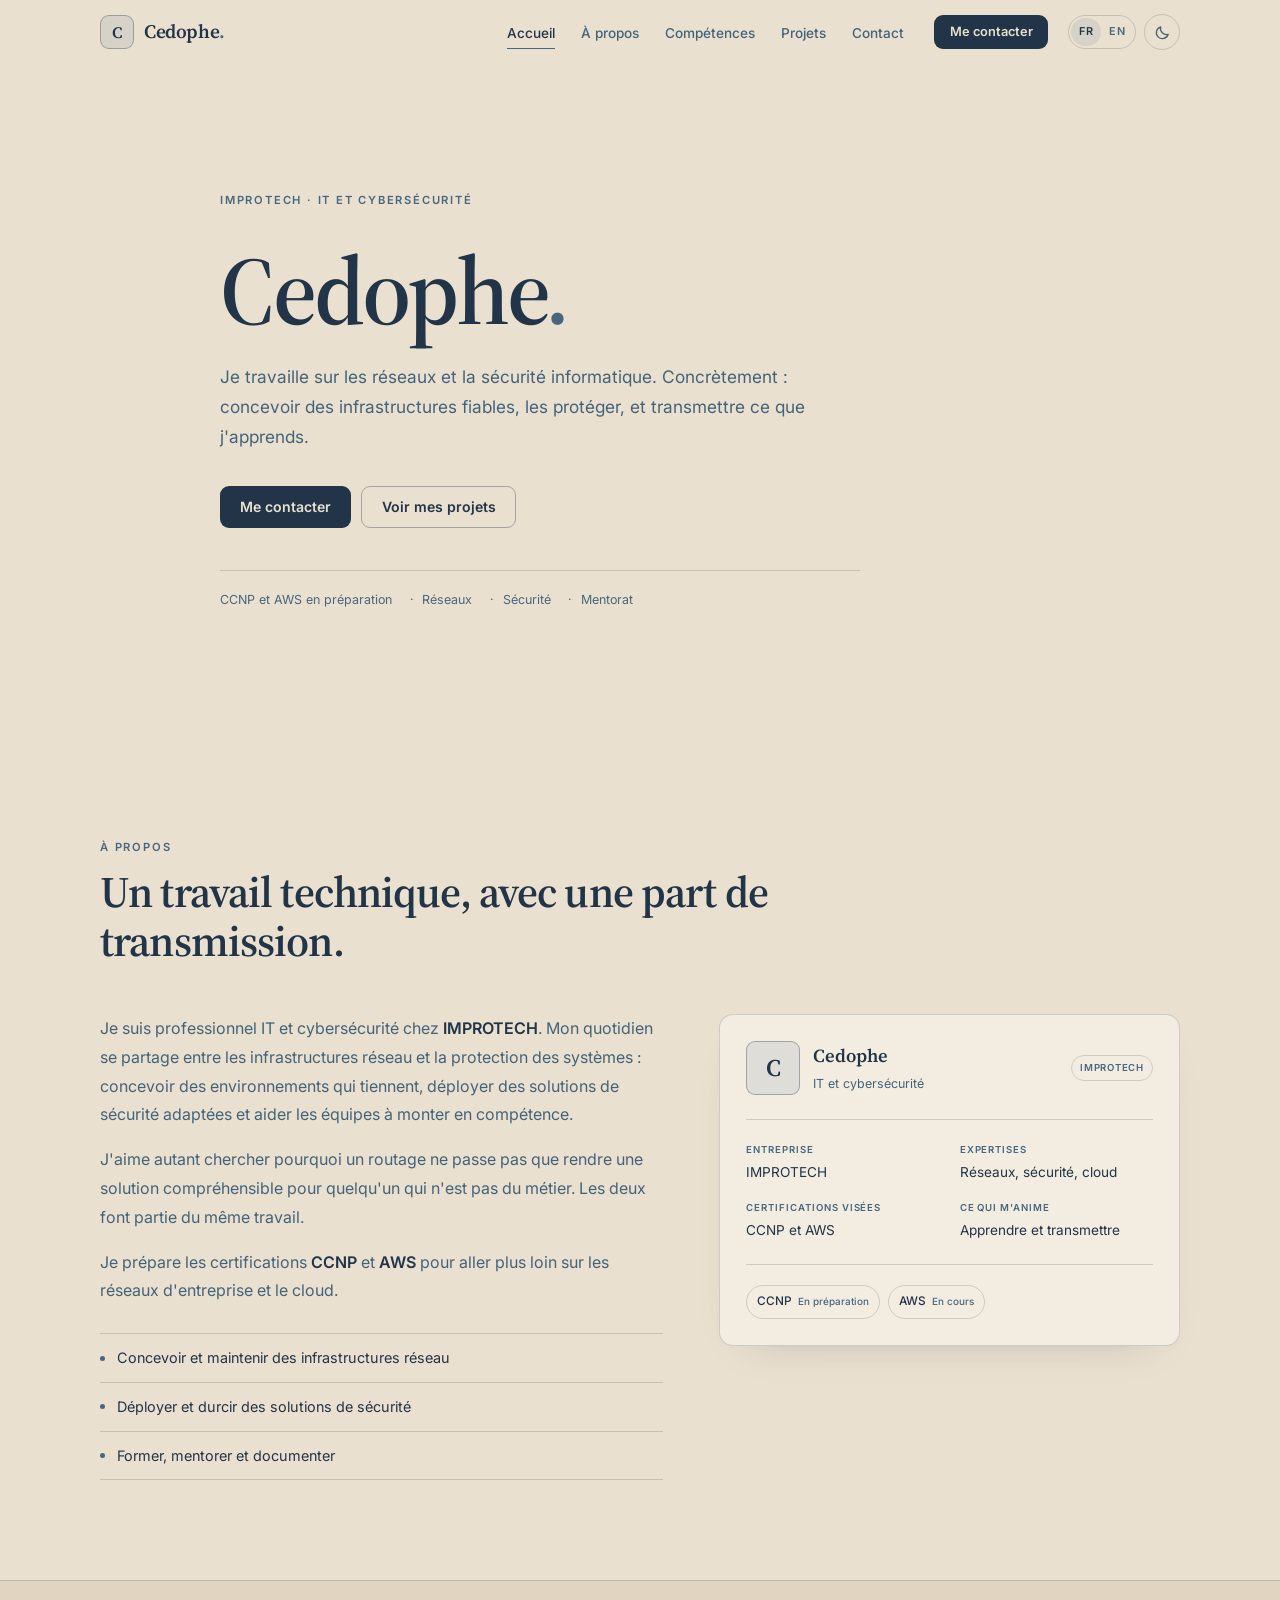
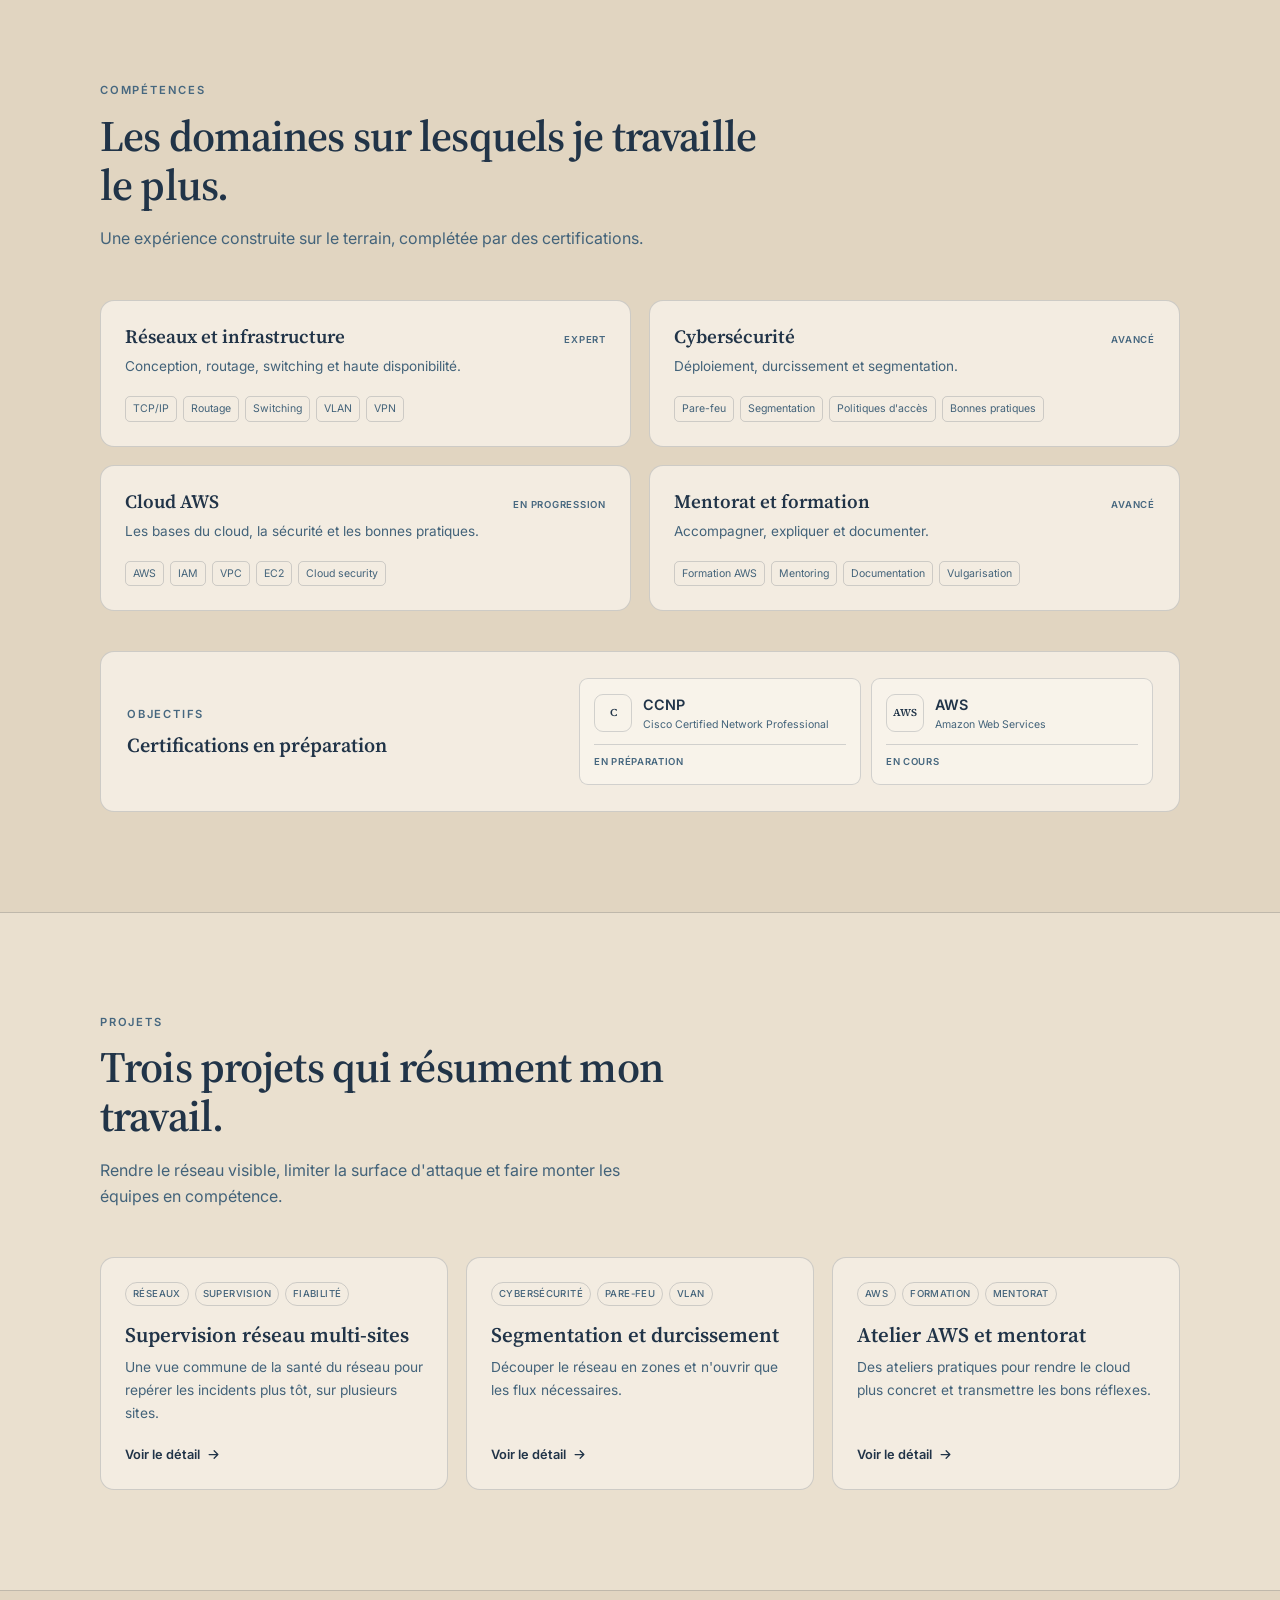
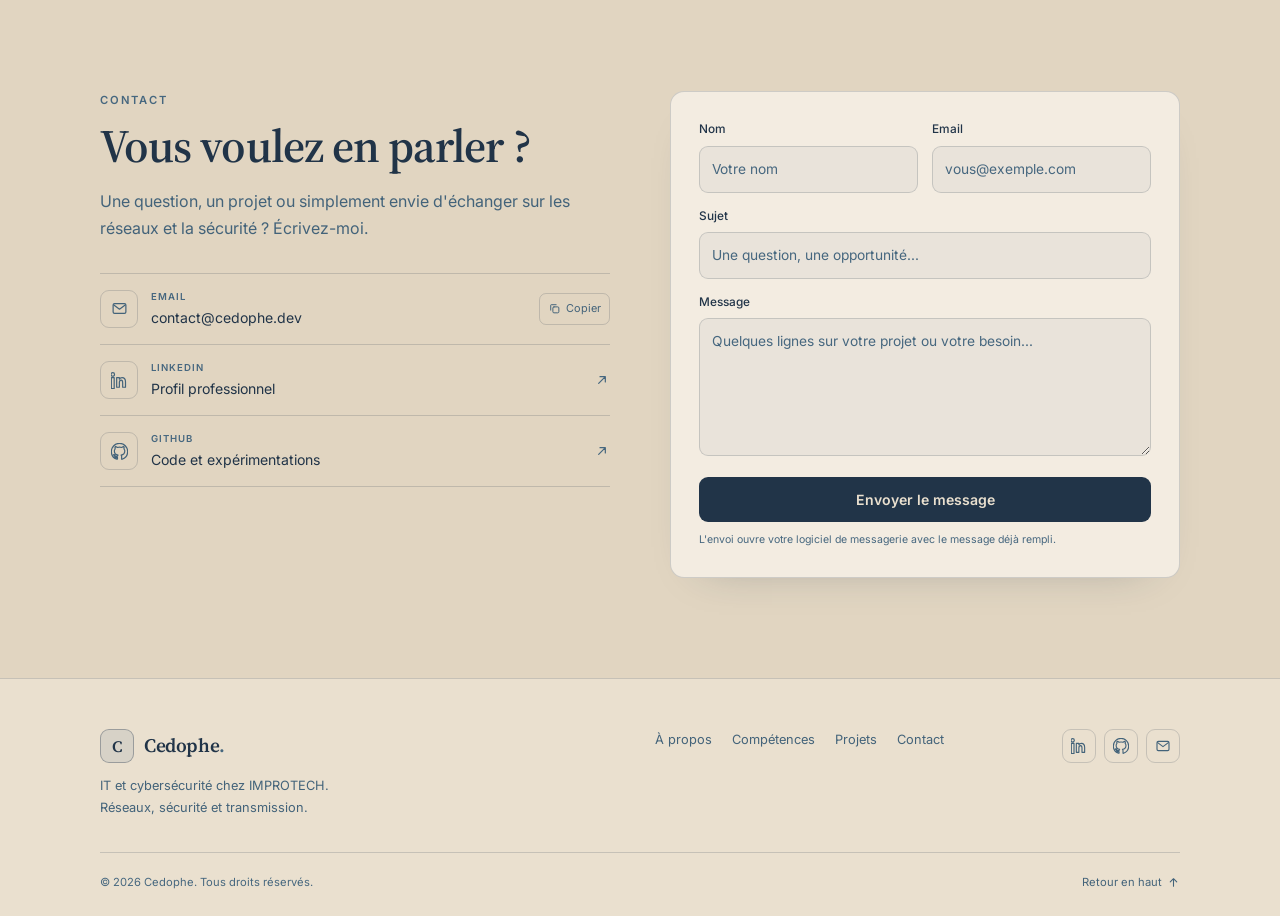
==== commit 2d20a000: "Ajout dark mode, traduction et nouvelles couleurs" ====
--- a/index.html
+++ b/index.html
@@ -3,182 +3,151 @@
 <head>
   <meta charset="UTF-8">
   <meta name="viewport" content="width=device-width, initial-scale=1.0">
-  <title>Cedophe — IT &amp; Cybersécurité | Portfolio</title>
-  <meta name="description" content="Portfolio de Cedophe, professionnel IT et cybersécurité chez IMPROTECH. Réseaux, déploiement de solutions de sécurité, AWS et mentorat d'équipes.">
-  <meta name="theme-color" content="#06080c">
-  <meta property="og:title" content="Cedophe — IT &amp; Cybersécurité">
-  <meta property="og:description" content="Réseaux, cybersécurité, cloud AWS et mentorat. Découvrez le profil et les projets de Cedophe.">
+  <title>Cedophe | IT et cybersécurité</title>
+  <meta name="description" content="Portfolio de Cedophe, professionnel IT et cybersécurité chez IMPROTECH. Réseaux, sécurité, cloud AWS et mentorat.">
+  <meta name="theme-color" id="meta-theme-color" content="#213448">
+  <meta property="og:title" content="Cedophe | IT et cybersécurité">
+  <meta property="og:description" content="Réseaux, cybersécurité, cloud AWS et mentorat. Le parcours et les projets de Cedophe.">
   <meta property="og:type" content="website">
 
   <link rel="icon" type="image/svg+xml" href="assets/favicon.svg">
   <link rel="preconnect" href="https://fonts.googleapis.com">
   <link rel="preconnect" href="https://fonts.gstatic.com" crossorigin>
-  <link href="https://fonts.googleapis.com/css2?family=Inter:wght@400;500;600&family=Space+Grotesk:wght@500;600;700&display=swap" rel="stylesheet">
+  <link href="https://fonts.googleapis.com/css2?family=Inter:wght@400;500;600&family=Source+Serif+4:opsz,wght@8..60,400;8..60,600&display=swap" rel="stylesheet">
   <link rel="stylesheet" href="styles.css">
-  <script>document.documentElement.classList.add('js');</script>
+  <script>
+    (function () {
+      var theme = "dark";
+      try {
+        var saved = localStorage.getItem("theme");
+        var prefersDark = window.matchMedia("(prefers-color-scheme: dark)").matches;
+        theme = saved === "light" || saved === "dark" ? saved : prefersDark ? "dark" : "light";
+      } catch (error) {
+        theme = "dark";
+      }
+      document.documentElement.dataset.theme = theme;
+      var themeColor = document.getElementById("meta-theme-color");
+      if (themeColor) {
+        themeColor.setAttribute("content", theme === "dark" ? "#213448" : "#eae0cf");
+      }
+      document.documentElement.classList.add("js");
+    })();
+  </script>
 </head>
 <body>
-  <a class="skip-link" href="#contenu">Aller au contenu</a>
+  <a class="skip-link" href="#contenu" data-i18n="skip">Aller au contenu</a>
 
   <header class="site-header" id="header">
-    <nav class="nav container" aria-label="Navigation principale">
-      <a class="brand" href="#accueil" aria-label="Cedophe — retour à l'accueil">
+    <nav class="nav container" aria-label="Navigation principale" data-i18n-aria-label="nav.aria">
+      <a class="brand" href="#accueil" aria-label="Cedophe, retour à l'accueil" data-i18n-aria-label="brand.aria">
         <span class="brand-mark" aria-hidden="true">C</span>
-        <span class="brand-text">Cedophe<span class="accent">.</span></span>
+        <span class="brand-text">Cedophe<span class="brand-dot">.</span></span>
       </a>
-
-      <button class="nav-toggle" type="button" aria-expanded="false" aria-controls="nav-menu" aria-label="Ouvrir le menu">
-        <span class="nav-toggle-bar"></span>
-        <span class="nav-toggle-bar"></span>
-        <span class="nav-toggle-bar"></span>
-      </button>
 
       <div class="nav-menu" id="nav-menu">
         <ul class="nav-links">
-          <li><a href="#accueil">Accueil</a></li>
-          <li><a href="#apropos">À propos</a></li>
-          <li><a href="#competences">Compétences</a></li>
-          <li><a href="#projets">Projets</a></li>
-          <li><a href="#contact">Contact</a></li>
+          <li><a href="#accueil" data-i18n="nav.home">Accueil</a></li>
+          <li><a href="#apropos" data-i18n="nav.about">À propos</a></li>
+          <li><a href="#competences" data-i18n="nav.skills">Compétences</a></li>
+          <li><a href="#projets" data-i18n="nav.projects">Projets</a></li>
+          <li><a href="#contact" data-i18n="nav.contact">Contact</a></li>
         </ul>
-        <a class="btn btn-primary btn-sm nav-cta" href="#contact">
-          Me contacter
-          <svg viewBox="0 0 24 24" aria-hidden="true"><path d="M5 12h14M13 6l6 6-6 6"/></svg>
-        </a>
+        <a class="btn btn-primary btn-sm nav-cta" href="#contact" data-i18n="nav.cta">Me contacter</a>
+      </div>
+
+      <div class="header-controls">
+        <div class="lang-switch" role="group" aria-label="Langue" data-i18n-aria-label="lang.aria">
+          <button type="button" data-lang-button="fr" lang="fr" aria-label="Français" aria-pressed="true">FR</button>
+          <button type="button" data-lang-button="en" lang="en" aria-label="English" aria-pressed="false">EN</button>
+        </div>
+
+        <button class="icon-button theme-toggle" type="button" id="theme-toggle" aria-label="Passer au thème clair">
+          <svg class="icon-sun" viewBox="0 0 24 24" aria-hidden="true"><circle cx="12" cy="12" r="4"/><path d="M12 2v2M12 20v2M4.9 4.9l1.4 1.4M17.7 17.7l1.4 1.4M2 12h2M20 12h2M4.9 19.1l1.4-1.4M17.7 6.3l1.4-1.4"/></svg>
+          <svg class="icon-moon" viewBox="0 0 24 24" aria-hidden="true"><path d="M20 14.5A8.5 8.5 0 0 1 9.5 4a8.5 8.5 0 1 0 10.5 10.5z"/></svg>
+        </button>
+
+        <button class="nav-toggle" type="button" aria-expanded="false" aria-controls="nav-menu" aria-label="Ouvrir le menu">
+          <span class="nav-toggle-bar"></span>
+          <span class="nav-toggle-bar"></span>
+          <span class="nav-toggle-bar"></span>
+        </button>
       </div>
     </nav>
   </header>
 
   <main id="contenu">
     <section class="hero" id="accueil">
-      <canvas class="hero-particles" id="hero-particles" aria-hidden="true"></canvas>
-      <div class="container hero-grid">
-        <div class="hero-content">
-          <p class="eyebrow reveal">IMPROTECH <span class="dot-sep">·</span> IT &amp; Cybersécurité</p>
-          <h1 class="hero-title reveal">Cedophe<span class="accent">.</span></h1>
-          <p class="hero-lead reveal">Je conçois, sécurise et fais évoluer des infrastructures réseau — et les équipes qui les font vivre.</p>
-
-          <div class="hero-actions reveal">
-            <a class="btn btn-primary" href="#contact">
-              Discutons de votre projet
-              <svg viewBox="0 0 24 24" aria-hidden="true"><path d="M5 12h14M13 6l6 6-6 6"/></svg>
-            </a>
-            <a class="btn btn-ghost" href="#projets">
-              Explorer mes projets
-              <svg viewBox="0 0 24 24" aria-hidden="true"><path d="M12 5v14M6 13l6 6 6-6"/></svg>
-            </a>
-          </div>
-
-          <ul class="hero-meta reveal">
-            <li><span class="status-dot" aria-hidden="true"></span> CCNP &amp; AWS en préparation</li>
-            <li>Networking</li>
-            <li>Sécurité</li>
-            <li>Mentorat</li>
-          </ul>
-        </div>
-
-        <div class="hero-visual reveal">
-          <div class="terminal" aria-label="Terminal présentant le profil de Cedophe">
-            <div class="terminal-bar">
-              <span class="terminal-dot red"></span>
-              <span class="terminal-dot yellow"></span>
-              <span class="terminal-dot green"></span>
-              <span class="terminal-title">cedophe@improtect: ~</span>
-            </div>
-            <div class="terminal-body">
-              <p><span class="prompt">$</span> <span class="cmd">whoami</span></p>
-              <p class="out">Cedophe — IT &amp; Cybersécurité</p>
-              <p><span class="prompt">$</span> <span class="cmd">cat focus.txt</span></p>
-              <p class="out">Networking · Sécurité · Cloud AWS</p>
-              <p><span class="prompt">$</span> <span class="cmd">ls certifications/</span></p>
-              <p class="out"><span class="term-tag tag-cyan">CCNP</span> <span class="term-tag tag-green">AWS</span> <span class="dim"># en préparation</span></p>
-              <p><span class="prompt">$</span> <span class="cmd">echo "Build secure. Share knowledge."</span><span class="cursor" aria-hidden="true"></span></p>
-            </div>
-          </div>
-
-          <div class="floating-badge badge-top" aria-hidden="true">
-            <span class="badge-icon">
-              <svg viewBox="0 0 24 24"><path d="M12 3l7 3v6c0 4.5-3 7.5-7 9-4-1.5-7-4.5-7-9V6l7-3z"/><path d="M9 12l2 2 4-4"/></svg>
-            </span>
-            <span>Sécurité</span>
-          </div>
-
-          <div class="floating-badge badge-bottom" aria-hidden="true">
-            <span class="badge-icon">
-              <svg viewBox="0 0 24 24"><path d="M7 18a4.5 4.5 0 1 1 .6-8.96A6 6 0 0 1 19.2 11 3.5 3.5 0 0 1 18 18H7z"/></svg>
-            </span>
-            <span>Cloud AWS</span>
-          </div>
-        </div>
-      </div>
-
-      <a class="scroll-cue" href="#apropos" aria-label="Faire défiler vers la section À propos">
-        <span>Découvrir</span>
-        <svg viewBox="0 0 24 24" aria-hidden="true"><path d="M12 5v14M6 13l6 6 6-6"/></svg>
-      </a>
+      <div class="container hero-inner">
+        <p class="eyebrow reveal" data-i18n="hero.eyebrow">IMPROTECH · IT et cybersécurité</p>
+        <h1 class="hero-title reveal">Cedophe<span class="brand-dot">.</span></h1>
+        <p class="hero-lead reveal" data-i18n="hero.lead">Je travaille sur les réseaux et la sécurité informatique. Concrètement : concevoir des infrastructures fiables, les protéger, et transmettre ce que j'apprends.</p>
+
+        <div class="hero-actions reveal">
+          <a class="btn btn-primary" href="#contact" data-i18n="hero.ctaContact">Me contacter</a>
+          <a class="btn btn-secondary" href="#projets" data-i18n="hero.ctaProjects">Voir mes projets</a>
+        </div>
+
+        <ul class="hero-meta reveal">
+          <li data-i18n="hero.metaStatus">CCNP et AWS en préparation</li>
+          <li data-i18n="hero.metaNetworks">Réseaux</li>
+          <li data-i18n="hero.metaSecurity">Sécurité</li>
+          <li data-i18n="hero.metaMentoring">Mentorat</li>
+        </ul>
+      </div>
     </section>
 
     <section class="section" id="apropos">
       <div class="container">
         <header class="section-head reveal">
-          <p class="eyebrow"><span class="eyebrow-num">01</span> À propos</p>
-          <h2>Un profil technique, une culture de la transmission.</h2>
+          <p class="eyebrow" data-i18n="about.eyebrow">À propos</p>
+          <h2 data-i18n="about.title">Un travail technique, avec une part de transmission.</h2>
         </header>
 
         <div class="about-grid">
           <div class="about-copy">
-            <p class="reveal">Professionnel IT et cybersécurité chez <strong>IMPROTECH</strong>, j'évolue au croisement des infrastructures réseau et de la protection des systèmes. Mon rôle : concevoir des environnements fiables, déployer des solutions de sécurité adaptées et accompagner les équipes dans leur montée en compétences.</p>
-            <p class="reveal">J'aime autant résoudre un problème de routage complexe que rendre une solution compréhensible par toute une équipe. C'est cette double culture — technique et pédagogique — que j'apporte au quotidien.</p>
-            <p class="reveal">Je prépare actuellement les certifications <strong>CCNP</strong> et <strong>AWS</strong> pour approfondir deux axes complémentaires : la maîtrise des réseaux d'entreprise et le cloud.</p>
+            <p class="reveal" data-i18n-html="about.p1">Je suis professionnel IT et cybersécurité chez <strong>IMPROTECH</strong>. Mon quotidien se partage entre les infrastructures réseau et la protection des systèmes : concevoir des environnements qui tiennent, déployer des solutions de sécurité adaptées et aider les équipes à monter en compétence.</p>
+            <p class="reveal" data-i18n-html="about.p2">J'aime autant chercher pourquoi un routage ne passe pas que rendre une solution compréhensible pour quelqu'un qui n'est pas du métier. Les deux font partie du même travail.</p>
+            <p class="reveal" data-i18n-html="about.p3">Je prépare les certifications <strong>CCNP</strong> et <strong>AWS</strong> pour aller plus loin sur les réseaux d'entreprise et le cloud.</p>
 
             <ul class="focus-list reveal">
-              <li>
-                <span class="focus-icon" aria-hidden="true"><svg viewBox="0 0 24 24"><path d="M5 12l5 5L20 7"/></svg></span>
-                Concevoir et maintenir des infrastructures réseau
-              </li>
-              <li>
-                <span class="focus-icon" aria-hidden="true"><svg viewBox="0 0 24 24"><path d="M5 12l5 5L20 7"/></svg></span>
-                Déployer et durcir des solutions de sécurité
-              </li>
-              <li>
-                <span class="focus-icon" aria-hidden="true"><svg viewBox="0 0 24 24"><path d="M5 12l5 5L20 7"/></svg></span>
-                Former, mentorer et documenter
-              </li>
+              <li data-i18n="about.focus1">Concevoir et maintenir des infrastructures réseau</li>
+              <li data-i18n="about.focus2">Déployer et durcir des solutions de sécurité</li>
+              <li data-i18n="about.focus3">Former, mentorer et documenter</li>
             </ul>
           </div>
 
-          <aside class="profile-card reveal" aria-label="Fiche profil de Cedophe">
+          <aside class="profile-card reveal" aria-label="Fiche profil de Cedophe" data-i18n-aria-label="profile.aria">
             <div class="profile-head">
-              <div class="profile-avatar" aria-hidden="true"><span>C</span></div>
+              <div class="profile-avatar" aria-hidden="true">C</div>
               <div>
                 <h3>Cedophe</h3>
-                <p>IT &amp; Cybersécurité</p>
-              </div>
-              <span class="chip chip-accent">IMPROTECH</span>
+                <p data-i18n="profile.role">IT et cybersécurité</p>
+              </div>
+              <span class="chip">IMPROTECH</span>
             </div>
 
             <dl class="profile-facts">
               <div>
-                <dt>Entreprise</dt>
+                <dt data-i18n="profile.factCompany">Entreprise</dt>
                 <dd>IMPROTECH</dd>
               </div>
               <div>
-                <dt>Expertises</dt>
-                <dd>Réseaux · Sécurité · Cloud</dd>
-              </div>
-              <div>
-                <dt>Certifications visées</dt>
-                <dd>CCNP · AWS</dd>
-              </div>
-              <div>
-                <dt>Ce qui m'anime</dt>
-                <dd>Transmettre et faire grandir</dd>
+                <dt data-i18n="profile.factExpertise">Expertises</dt>
+                <dd data-i18n="profile.expertiseValue">Réseaux, sécurité, cloud</dd>
+              </div>
+              <div>
+                <dt data-i18n="profile.factCerts">Certifications visées</dt>
+                <dd data-i18n="profile.certValue">CCNP et AWS</dd>
+              </div>
+              <div>
+                <dt data-i18n="profile.factDrive">Ce qui m'anime</dt>
+                <dd data-i18n="profile.driveValue">Apprendre et transmettre</dd>
               </div>
             </dl>
 
             <div class="profile-certs">
-              <span class="cert-pill"><span class="cert-dot cisco"></span> CCNP <small>En préparation</small></span>
-              <span class="cert-pill"><span class="cert-dot aws"></span> AWS <small>En cours</small></span>
+              <span class="cert-pill">CCNP <small data-i18n="profile.certCcnpStatus">En préparation</small></span>
+              <span class="cert-pill">AWS <small data-i18n="profile.certAwsStatus">En cours</small></span>
             </div>
           </aside>
         </div>
@@ -188,110 +157,92 @@
     <section class="section section-alt" id="competences">
       <div class="container">
         <header class="section-head reveal">
-          <p class="eyebrow"><span class="eyebrow-num">02</span> Compétences</p>
-          <h2>Des fondations solides, du réseau au cloud.</h2>
-          <p class="section-intro">Une expertise opérationnelle construite sur le terrain, complétée par une démarche constante de certification et de partage.</p>
+          <p class="eyebrow" data-i18n="skills.eyebrow">Compétences</p>
+          <h2 data-i18n="skills.title">Les domaines sur lesquels je travaille le plus.</h2>
+          <p class="section-intro" data-i18n="skills.intro">Une expérience construite sur le terrain, complétée par des certifications.</p>
         </header>
 
         <div class="skills-grid">
           <article class="skill-card reveal">
             <div class="skill-head">
-              <span class="skill-icon" aria-hidden="true">
-                <svg viewBox="0 0 24 24"><circle cx="5" cy="12" r="2.2"/><circle cx="19" cy="5" r="2.2"/><circle cx="19" cy="19" r="2.2"/><path d="M7.1 11.2l9.8-5.2M7.1 12.8l9.8 5.2"/></svg>
-              </span>
-              <div>
-                <h3>Réseaux &amp; infrastructure</h3>
-                <p>Conception, routage, switching et haute disponibilité.</p>
-              </div>
-              <span class="skill-level">Expert</span>
-            </div>
-            <div class="skill-bar" role="progressbar" aria-valuenow="92" aria-valuemin="0" aria-valuemax="100" aria-label="Niveau en réseaux et infrastructure : 92 %">
-              <span class="bar-fill" style="--level: 92%"></span>
-            </div>
+              <h3 data-i18n="skills.card1.title">Réseaux et infrastructure</h3>
+              <span class="skill-level" data-i18n="skills.card1.level">Expert</span>
+            </div>
+            <p data-i18n="skills.card1.desc">Conception, routage, switching et haute disponibilité.</p>
             <ul class="skill-tags">
-              <li>TCP/IP</li><li>Routage</li><li>Switching</li><li>VLAN</li><li>VPN</li>
+              <li>TCP/IP</li>
+              <li data-i18n="skills.card1.tag2">Routage</li>
+              <li>Switching</li>
+              <li>VLAN</li>
+              <li>VPN</li>
             </ul>
           </article>
 
           <article class="skill-card reveal">
             <div class="skill-head">
-              <span class="skill-icon" aria-hidden="true">
-                <svg viewBox="0 0 24 24"><path d="M12 3l7 3v6c0 4.5-3 7.5-7 9-4-1.5-7-4.5-7-9V6l7-3z"/><path d="M9 12l2 2 4-4"/></svg>
-              </span>
-              <div>
-                <h3>Cybersécurité</h3>
-                <p>Déploiement, durcissement et segmentation des accès.</p>
-              </div>
-              <span class="skill-level">Avancé</span>
-            </div>
-            <div class="skill-bar" role="progressbar" aria-valuenow="90" aria-valuemin="0" aria-valuemax="100" aria-label="Niveau en cybersécurité : 90 %">
-              <span class="bar-fill" style="--level: 90%"></span>
-            </div>
+              <h3 data-i18n="skills.card2.title">Cybersécurité</h3>
+              <span class="skill-level" data-i18n="skills.card2.level">Avancé</span>
+            </div>
+            <p data-i18n="skills.card2.desc">Déploiement, durcissement et segmentation.</p>
             <ul class="skill-tags">
-              <li>Pare-feu</li><li>Segmentation</li><li>Politiques d'accès</li><li>Bonnes pratiques</li>
+              <li data-i18n="skills.card2.tag1">Pare-feu</li>
+              <li>Segmentation</li>
+              <li data-i18n="skills.card2.tag3">Politiques d'accès</li>
+              <li data-i18n="skills.card2.tag4">Bonnes pratiques</li>
             </ul>
           </article>
 
           <article class="skill-card reveal">
             <div class="skill-head">
-              <span class="skill-icon" aria-hidden="true">
-                <svg viewBox="0 0 24 24"><path d="M7 18a4.5 4.5 0 1 1 .6-8.96A6 6 0 0 1 19.2 11 3.5 3.5 0 0 1 18 18H7z"/></svg>
-              </span>
-              <div>
-                <h3>Cloud AWS</h3>
-                <p>Fondamentaux cloud, sécurité et bonnes pratiques.</p>
-              </div>
-              <span class="skill-level">En progression</span>
-            </div>
-            <div class="skill-bar" role="progressbar" aria-valuenow="70" aria-valuemin="0" aria-valuemax="100" aria-label="Niveau en cloud AWS : 70 %">
-              <span class="bar-fill" style="--level: 70%"></span>
-            </div>
+              <h3 data-i18n="skills.card3.title">Cloud AWS</h3>
+              <span class="skill-level" data-i18n="skills.card3.level">En progression</span>
+            </div>
+            <p data-i18n="skills.card3.desc">Les bases du cloud, la sécurité et les bonnes pratiques.</p>
             <ul class="skill-tags">
-              <li>AWS</li><li>IAM</li><li>VPC</li><li>EC2</li><li>Cloud security</li>
+              <li>AWS</li>
+              <li>IAM</li>
+              <li>VPC</li>
+              <li>EC2</li>
+              <li>Cloud security</li>
             </ul>
           </article>
 
           <article class="skill-card reveal">
             <div class="skill-head">
-              <span class="skill-icon" aria-hidden="true">
-                <svg viewBox="0 0 24 24"><circle cx="9" cy="8" r="3"/><path d="M3.5 20a5.5 5.5 0 0 1 11 0"/><circle cx="17.5" cy="9.5" r="2.2"/><path d="M16 14.4a4.5 4.5 0 0 1 4.5 4.6"/></svg>
-              </span>
-              <div>
-                <h3>Mentorat &amp; formation</h3>
-                <p>Transmission, accompagnement et montée en compétences.</p>
-              </div>
-              <span class="skill-level">Avancé</span>
-            </div>
-            <div class="skill-bar" role="progressbar" aria-valuenow="88" aria-valuemin="0" aria-valuemax="100" aria-label="Niveau en mentorat et formation : 88 %">
-              <span class="bar-fill" style="--level: 88%"></span>
-            </div>
+              <h3 data-i18n="skills.card4.title">Mentorat et formation</h3>
+              <span class="skill-level" data-i18n="skills.card4.level">Avancé</span>
+            </div>
+            <p data-i18n="skills.card4.desc">Accompagner, expliquer et documenter.</p>
             <ul class="skill-tags">
-              <li>Formation AWS</li><li>Mentoring</li><li>Documentation</li><li>Vulgarisation</li>
+              <li data-i18n="skills.card4.tag1">Formation AWS</li>
+              <li>Mentoring</li>
+              <li>Documentation</li>
+              <li data-i18n="skills.card4.tag4">Vulgarisation</li>
             </ul>
           </article>
         </div>
 
         <div class="cert-panel reveal">
           <div class="cert-panel-head">
-            <p class="eyebrow"><span class="eyebrow-num">+</span> Objectifs</p>
-            <h3>Certifications en préparation</h3>
+            <p class="eyebrow" data-i18n="cert.eyebrow">Objectifs</p>
+            <h3 data-i18n="cert.title">Certifications en préparation</h3>
           </div>
           <div class="cert-grid">
             <article class="cert-card">
-              <span class="cert-logo cisco" aria-hidden="true">C</span>
+              <span class="cert-logo" aria-hidden="true">C</span>
               <div>
                 <h4>CCNP</h4>
                 <p>Cisco Certified Network Professional</p>
               </div>
-              <span class="status-pill">En préparation</span>
+              <span class="status-pill" data-i18n="cert.ccnpStatus">En préparation</span>
             </article>
             <article class="cert-card">
-              <span class="cert-logo aws" aria-hidden="true">AWS</span>
+              <span class="cert-logo" aria-hidden="true">AWS</span>
               <div>
                 <h4>AWS</h4>
                 <p>Amazon Web Services</p>
               </div>
-              <span class="status-pill">En cours</span>
+              <span class="status-pill" data-i18n="cert.awsStatus">En cours</span>
             </article>
           </div>
         </div>
@@ -301,71 +252,52 @@
     <section class="section" id="projets">
       <div class="container">
         <header class="section-head reveal">
-          <p class="eyebrow"><span class="eyebrow-num">03</span> Projets</p>
-          <h2>Des projets qui parlent d'infrastructure et de sécurité.</h2>
-          <p class="section-intro">Trois axes représentatifs de mon quotidien : rendre le réseau visible, réduire la surface d'attaque et faire grandir les équipes.</p>
+          <p class="eyebrow" data-i18n="projects.eyebrow">Projets</p>
+          <h2 data-i18n="projects.title">Trois projets qui résument mon travail.</h2>
+          <p class="section-intro" data-i18n="projects.intro">Rendre le réseau visible, limiter la surface d'attaque et faire monter les équipes en compétence.</p>
         </header>
 
         <div class="projects-grid">
           <article class="project-card reveal">
-            <div class="project-visual visual-network" aria-hidden="true">
-              <svg viewBox="0 0 200 120">
-                <path class="link" d="M40 60L100 30 160 60 100 92 40 60M100 30v62M40 60l120 0"/>
-                <circle class="node" cx="40" cy="60" r="7"/>
-                <circle class="node" cx="100" cy="30" r="7"/>
-                <circle class="node" cx="160" cy="60" r="7"/>
-                <circle class="node" cx="100" cy="92" r="7"/>
-              </svg>
-              <span class="visual-label">01</span>
-            </div>
-            <div class="project-body">
-              <ul class="project-tags"><li>Réseaux</li><li>Supervision</li><li>Fiabilité</li></ul>
-              <h3>Supervision réseau multi-sites</h3>
-              <p>Concevoir une vue unifiée de la santé du réseau et accélérer la détection d'incidents sur plusieurs sites.</p>
-              <button class="project-link" type="button" data-dialog="dialog-network">
-                Voir le détail
-                <svg viewBox="0 0 24 24" aria-hidden="true"><path d="M5 12h14M13 6l6 6-6 6"/></svg>
-              </button>
-            </div>
+            <ul class="project-tags">
+              <li data-i18n="projects.card1.tag1">Réseaux</li>
+              <li data-i18n="projects.card1.tag2">Supervision</li>
+              <li data-i18n="projects.card1.tag3">Fiabilité</li>
+            </ul>
+            <h3 data-i18n="projects.card1.title">Supervision réseau multi-sites</h3>
+            <p data-i18n="projects.card1.desc">Une vue commune de la santé du réseau pour repérer les incidents plus tôt, sur plusieurs sites.</p>
+            <button class="project-link" type="button" data-dialog="dialog-network">
+              <span data-i18n="projects.detail">Voir le détail</span>
+              <svg viewBox="0 0 24 24" aria-hidden="true"><path d="M5 12h14M13 6l6 6-6 6"/></svg>
+            </button>
           </article>
 
           <article class="project-card reveal">
-            <div class="project-visual visual-security" aria-hidden="true">
-              <svg viewBox="0 0 200 120">
-                <path class="shield" d="M100 22l40 16v32c0 25-17 41-40 50-23-9-40-25-40-50V38l40-16z"/>
-                <path class="check" d="M84 65l11 11 23-25"/>
-                <circle class="pulse" cx="100" cy="64" r="44"/>
-              </svg>
-              <span class="visual-label">02</span>
-            </div>
-            <div class="project-body">
-              <ul class="project-tags"><li>Cybersécurité</li><li>Pare-feu</li><li>VLAN</li></ul>
-              <h3>Segmentation &amp; durcissement</h3>
-              <p>Réduire la surface d'attaque en structurant les flux et en appliquant des règles de sécurité au plus près des besoins.</p>
-              <button class="project-link" type="button" data-dialog="dialog-security">
-                Voir le détail
-                <svg viewBox="0 0 24 24" aria-hidden="true"><path d="M5 12h14M13 6l6 6-6 6"/></svg>
-              </button>
-            </div>
+            <ul class="project-tags">
+              <li data-i18n="projects.card2.tag1">Cybersécurité</li>
+              <li data-i18n="projects.card2.tag2">Pare-feu</li>
+              <li>VLAN</li>
+            </ul>
+            <h3 data-i18n="projects.card2.title">Segmentation et durcissement</h3>
+            <p data-i18n="projects.card2.desc">Découper le réseau en zones et n'ouvrir que les flux nécessaires.</p>
+            <button class="project-link" type="button" data-dialog="dialog-security">
+              <span data-i18n="projects.detail">Voir le détail</span>
+              <svg viewBox="0 0 24 24" aria-hidden="true"><path d="M5 12h14M13 6l6 6-6 6"/></svg>
+            </button>
           </article>
 
           <article class="project-card reveal">
-            <div class="project-visual visual-cloud" aria-hidden="true">
-              <svg viewBox="0 0 200 120">
-                <path class="cloud" d="M66 86a22 22 0 0 1 3.5-43.8A29 29 0 0 1 126 47a20 20 0 0 1 8 39H66z"/>
-                <path class="arrow" d="M100 62v30M89 81l11 11 11-11"/>
-              </svg>
-              <span class="visual-label">03</span>
-            </div>
-            <div class="project-body">
-              <ul class="project-tags"><li>AWS</li><li>Formation</li><li>Mentorat</li></ul>
-              <h3>Atelier AWS &amp; mentorat</h3>
-              <p>Accompagner la montée en compétences des équipes avec des ateliers concrets autour du cloud AWS.</p>
-              <button class="project-link" type="button" data-dialog="dialog-cloud">
-                Voir le détail
-                <svg viewBox="0 0 24 24" aria-hidden="true"><path d="M5 12h14M13 6l6 6-6 6"/></svg>
-              </button>
-            </div>
+            <ul class="project-tags">
+              <li>AWS</li>
+              <li data-i18n="projects.card3.tag2">Formation</li>
+              <li data-i18n="projects.card3.tag3">Mentorat</li>
+            </ul>
+            <h3 data-i18n="projects.card3.title">Atelier AWS et mentorat</h3>
+            <p data-i18n="projects.card3.desc">Des ateliers pratiques pour rendre le cloud plus concret et transmettre les bons réflexes.</p>
+            <button class="project-link" type="button" data-dialog="dialog-cloud">
+              <span data-i18n="projects.detail">Voir le détail</span>
+              <svg viewBox="0 0 24 24" aria-hidden="true"><path d="M5 12h14M13 6l6 6-6 6"/></svg>
+            </button>
           </article>
         </div>
       </div>
@@ -375,22 +307,22 @@
       <div class="container">
         <div class="contact-grid">
           <div class="contact-copy">
-            <p class="eyebrow reveal"><span class="eyebrow-num">04</span> Contact</p>
-            <h2 class="reveal">Un projet, une question, une envie d'échanger ?</h2>
-            <p class="contact-lead reveal">Parlons réseau, sécurité ou montée en compétences. Je réponds avec plaisir aux échanges techniques comme aux opportunités.</p>
+            <p class="eyebrow reveal" data-i18n="contact.eyebrow">Contact</p>
+            <h2 class="reveal" data-i18n="contact.title">Vous voulez en parler ?</h2>
+            <p class="contact-lead reveal" data-i18n="contact.lead">Une question, un projet ou simplement envie d'échanger sur les réseaux et la sécurité ? Écrivez-moi.</p>
 
             <div class="contact-list reveal">
               <div class="contact-item">
                 <span class="contact-icon" aria-hidden="true">
-                  <svg viewBox="0 0 24 24"><rect x="3" y="5" width="18" height="14" rx="3"/><path d="M4 7l8 6 8-6"/></svg>
+                  <svg viewBox="0 0 24 24"><rect x="3" y="5" width="18" height="14" rx="2"/><path d="M4 7l8 6 8-6"/></svg>
                 </span>
                 <div>
                   <span class="contact-label">Email</span>
                   <a href="mailto:contact@cedophe.dev">contact@cedophe.dev</a>
                 </div>
-                <button class="copy-btn" type="button" data-copy="contact@cedophe.dev" aria-label="Copier l'adresse email">
+                <button class="copy-btn" type="button" data-copy="contact@cedophe.dev" aria-label="Copier l'adresse email" data-i18n-aria-label="contact.copyAria">
                   <svg viewBox="0 0 24 24" aria-hidden="true"><rect x="9" y="9" width="11" height="11" rx="2"/><path d="M5 15V6a1 1 0 0 1 1-1h9"/></svg>
-                  <span>Copier</span>
+                  <span data-i18n="contact.copy">Copier</span>
                 </button>
               </div>
 
@@ -400,7 +332,7 @@
                 </span>
                 <div>
                   <span class="contact-label">LinkedIn</span>
-                  <span class="contact-value">Profil professionnel</span>
+                  <span class="contact-value" data-i18n="contact.linkedinValue">Profil professionnel</span>
                 </div>
                 <span class="contact-arrow" aria-hidden="true"><svg viewBox="0 0 24 24"><path d="M7 17L17 7M9 7h8v8"/></svg></span>
               </a>
@@ -411,7 +343,7 @@
                 </span>
                 <div>
                   <span class="contact-label">GitHub</span>
-                  <span class="contact-value">Code &amp; expérimentations</span>
+                  <span class="contact-value" data-i18n="contact.githubValue">Code et expérimentations</span>
                 </div>
                 <span class="contact-arrow" aria-hidden="true"><svg viewBox="0 0 24 24"><path d="M7 17L17 7M9 7h8v8"/></svg></span>
               </a>
@@ -422,35 +354,32 @@
             <form class="contact-form" id="contact-form" novalidate>
               <div class="form-row">
                 <div class="field">
-                  <label for="name">Nom</label>
-                  <input type="text" id="name" name="name" autocomplete="name" placeholder="Votre nom" required aria-describedby="name-error">
+                  <label for="name" data-i18n="form.name">Nom</label>
+                  <input type="text" id="name" name="name" autocomplete="name" placeholder="Votre nom" data-i18n-placeholder="form.namePlaceholder" required aria-describedby="name-error">
                   <p class="field-error" id="name-error" aria-live="polite"></p>
                 </div>
                 <div class="field">
-                  <label for="email">Email</label>
-                  <input type="email" id="email" name="email" autocomplete="email" placeholder="vous@exemple.com" required aria-describedby="email-error">
+                  <label for="email" data-i18n="form.email">Email</label>
+                  <input type="email" id="email" name="email" autocomplete="email" placeholder="vous@exemple.com" data-i18n-placeholder="form.emailPlaceholder" required aria-describedby="email-error">
                   <p class="field-error" id="email-error" aria-live="polite"></p>
                 </div>
               </div>
 
               <div class="field">
-                <label for="subject">Sujet</label>
-                <input type="text" id="subject" name="subject" placeholder="Opportunité, question, collaboration…">
+                <label for="subject" data-i18n="form.subject">Sujet</label>
+                <input type="text" id="subject" name="subject" placeholder="Une question, une opportunité..." data-i18n-placeholder="form.subjectPlaceholder">
               </div>
 
               <div class="field">
-                <label for="message">Message</label>
-                <textarea id="message" name="message" rows="5" placeholder="Parlez-moi de votre projet ou de votre besoin…" required aria-describedby="message-error"></textarea>
+                <label for="message" data-i18n="form.message">Message</label>
+                <textarea id="message" name="message" rows="5" placeholder="Quelques lignes sur votre projet ou votre besoin..." data-i18n-placeholder="form.messagePlaceholder" required aria-describedby="message-error"></textarea>
                 <p class="field-error" id="message-error" aria-live="polite"></p>
               </div>
 
-              <button class="btn btn-primary btn-block" type="submit">
-                Envoyer le message
-                <svg viewBox="0 0 24 24" aria-hidden="true"><path d="M22 2L11 13M22 2l-7 20-4-9-9-4 20-7z"/></svg>
-              </button>
+              <button class="btn btn-primary btn-block" type="submit" data-i18n="form.submit">Envoyer le message</button>
 
               <p class="form-status" id="form-status" role="status" aria-live="polite"></p>
-              <p class="form-note">En envoyant ce formulaire, votre client de messagerie s'ouvrira avec le message prérempli.</p>
+              <p class="form-note" data-i18n="form.note">L'envoi ouvre votre logiciel de messagerie avec le message déjà rempli.</p>
             </form>
           </div>
         </div>
@@ -462,37 +391,37 @@
     <div class="container">
       <div class="footer-main">
         <div class="footer-brand">
-          <a class="brand" href="#accueil" aria-label="Cedophe — retour à l'accueil">
+          <a class="brand" href="#accueil" aria-label="Cedophe, retour à l'accueil" data-i18n-aria-label="brand.aria">
             <span class="brand-mark" aria-hidden="true">C</span>
-            <span class="brand-text">Cedophe<span class="accent">.</span></span>
+            <span class="brand-text">Cedophe<span class="brand-dot">.</span></span>
           </a>
-          <p>IT &amp; Cybersécurité chez IMPROTECH.<br>Réseaux, sécurité et transmission.</p>
-        </div>
-
-        <nav class="footer-nav" aria-label="Navigation de pied de page">
-          <a href="#apropos">À propos</a>
-          <a href="#competences">Compétences</a>
-          <a href="#projets">Projets</a>
-          <a href="#contact">Contact</a>
+          <p data-i18n-html="footer.tagline">IT et cybersécurité chez IMPROTECH.<br>Réseaux, sécurité et transmission.</p>
+        </div>
+
+        <nav class="footer-nav" aria-label="Navigation de pied de page" data-i18n-aria-label="footer.navAria">
+          <a href="#apropos" data-i18n="nav.about">À propos</a>
+          <a href="#competences" data-i18n="nav.skills">Compétences</a>
+          <a href="#projets" data-i18n="nav.projects">Projets</a>
+          <a href="#contact" data-i18n="nav.contact">Contact</a>
         </nav>
 
-        <div class="footer-socials" aria-label="Réseaux sociaux">
+        <div class="footer-socials" aria-label="Réseaux sociaux" data-i18n-aria-label="footer.socialsAria">
           <a href="https://www.linkedin.com/in/cedophe" target="_blank" rel="noopener noreferrer" aria-label="LinkedIn">
             <svg viewBox="0 0 24 24" class="icon-fill"><path d="M4.98 3.5A2.49 2.49 0 1 1 0 3.5a2.49 2.49 0 0 1 4.98 0zM.5 8h4v15.5h-4V8zm7.5 0h3.83v2.12h.05c.53-1.01 1.84-2.08 3.79-2.08 4.05 0 4.8 2.67 4.8 6.14v7.32h-4v-6.49c0-1.55-.03-3.54-2.16-3.54-2.16 0-2.49 1.69-2.49 3.43v6.6h-3.82V8z"/></svg>
           </a>
           <a href="https://github.com/cedophe" target="_blank" rel="noopener noreferrer" aria-label="GitHub">
             <svg viewBox="0 0 24 24" class="icon-fill"><path d="M12 .5C5.73.5.5 5.73.5 12c0 5.08 3.29 9.39 7.86 10.91.58.11.79-.25.79-.56 0-.28-.01-1.02-.02-2-3.2.7-3.88-1.54-3.88-1.54-.53-1.34-1.3-1.7-1.3-1.7-1.06-.72.08-.71.08-.71 1.17.08 1.78 1.2 1.78 1.2 1.04 1.78 2.73 1.27 3.4.97.11-.75.41-1.27.74-1.56-2.55-.29-5.23-1.28-5.23-5.7 0-1.26.45-2.29 1.19-3.1-.12-.29-.52-1.46.11-3.05 0 0 .97-.31 3.18 1.18a11.1 11.1 0 0 1 5.8 0c2.2-1.49 3.17-1.18 3.17-1.18.63 1.59.23 2.76.11 3.05.74.81 1.19 1.84 1.19 3.1 0 4.43-2.69 5.41-5.25 5.69.42.36.8 1.08.8 2.18 0 1.57-.01 2.84-.01 3.23 0 .31.21.67.8.56A11.51 11.51 0 0 0 23.5 12C23.5 5.73 18.27.5 12 .5z"/></svg>
           </a>
-          <a href="mailto:contact@cedophe.dev" aria-label="Envoyer un email">
-            <svg viewBox="0 0 24 24"><rect x="3" y="5" width="18" height="14" rx="3"/><path d="M4 7l8 6 8-6"/></svg>
+          <a href="mailto:contact@cedophe.dev" aria-label="Envoyer un email" data-i18n-aria-label="footer.emailAria">
+            <svg viewBox="0 0 24 24"><rect x="3" y="5" width="18" height="14" rx="2"/><path d="M4 7l8 6 8-6"/></svg>
           </a>
         </div>
       </div>
 
       <div class="footer-bottom">
-        <p>© <span id="year">2026</span> Cedophe. Tous droits réservés.</p>
+        <p>© <span id="year">2026</span> Cedophe. <span data-i18n="footer.rights">Tous droits réservés.</span></p>
         <a class="back-top" href="#accueil">
-          Retour en haut
+          <span data-i18n="footer.backTop">Retour en haut</span>
           <svg viewBox="0 0 24 24" aria-hidden="true"><path d="M12 19V5M6 11l6-6 6 6"/></svg>
         </a>
       </div>
@@ -500,48 +429,63 @@
   </footer>
 
   <dialog class="project-dialog" id="dialog-network" aria-labelledby="dialog-network-title">
-    <button class="dialog-close" type="button" data-close aria-label="Fermer la fenêtre">
+    <button class="dialog-close" type="button" data-close aria-label="Fermer la fenêtre" data-i18n-aria-label="dialog.close">
       <svg viewBox="0 0 24 24" aria-hidden="true"><path d="M6 6l12 12M18 6L6 18"/></svg>
     </button>
-    <p class="dialog-kicker">Projet · Réseaux</p>
-    <h3 id="dialog-network-title">Supervision réseau multi-sites</h3>
-    <p class="dialog-intro">Donner une lecture claire et immédiate de l'état de l'infrastructure, sur plusieurs sites, pour agir avant que les incidents n'impactent les utilisateurs.</p>
+    <p class="dialog-kicker" data-i18n="dialog1.kicker">Projet · Réseaux</p>
+    <h3 id="dialog-network-title" data-i18n="dialog1.title">Supervision réseau multi-sites</h3>
+    <p class="dialog-intro" data-i18n="dialog1.intro">Une lecture claire de l'état de l'infrastructure sur plusieurs sites, pour agir avant que les incidents n'impactent les utilisateurs.</p>
     <ul class="dialog-points">
-      <li><strong>Objectif</strong> Centraliser l'état des équipements et des liens dans une vue unique.</li>
-      <li><strong>Approche</strong> Cartographie des flux, supervision des équipements critiques, tableaux de bord et alertes hiérarchisées.</li>
-      <li><strong>Résultat</strong> Un diagnostic plus rapide et des incidents traités avec davantage de sérénité.</li>
-    </ul>
-    <ul class="project-tags"><li>Supervision</li><li>SNMP</li><li>Dashboards</li><li>Haute disponibilité</li></ul>
+      <li><strong data-i18n="dialog1.p1label">Objectif</strong><span data-i18n="dialog1.p1text">Centraliser l'état des équipements et des liens dans une vue unique.</span></li>
+      <li><strong data-i18n="dialog1.p2label">Approche</strong><span data-i18n="dialog1.p2text">Cartographie des flux, supervision des équipements critiques, tableaux de bord et alertes hiérarchisées.</span></li>
+      <li><strong data-i18n="dialog1.p3label">Résultat</strong><span data-i18n="dialog1.p3text">Un diagnostic plus rapide et des incidents traités avec plus de sérénité.</span></li>
+    </ul>
+    <ul class="project-tags">
+      <li data-i18n="dialog1.tag1">Supervision</li>
+      <li>SNMP</li>
+      <li>Dashboards</li>
+      <li data-i18n="dialog1.tag4">Haute disponibilité</li>
+    </ul>
   </dialog>
 
   <dialog class="project-dialog" id="dialog-security" aria-labelledby="dialog-security-title">
-    <button class="dialog-close" type="button" data-close aria-label="Fermer la fenêtre">
+    <button class="dialog-close" type="button" data-close aria-label="Fermer la fenêtre" data-i18n-aria-label="dialog.close">
       <svg viewBox="0 0 24 24" aria-hidden="true"><path d="M6 6l12 12M18 6L6 18"/></svg>
     </button>
-    <p class="dialog-kicker">Projet · Cybersécurité</p>
-    <h3 id="dialog-security-title">Segmentation &amp; durcissement</h3>
-    <p class="dialog-intro">Structurer le réseau en zones de confiance et n'autoriser que les flux réellement nécessaires, pour limiter la propagation en cas d'incident.</p>
+    <p class="dialog-kicker" data-i18n="dialog2.kicker">Projet · Cybersécurité</p>
+    <h3 id="dialog-security-title" data-i18n="dialog2.title">Segmentation et durcissement</h3>
+    <p class="dialog-intro" data-i18n="dialog2.intro">Découper le réseau en zones de confiance et n'autoriser que les flux réellement nécessaires, pour limiter la propagation en cas d'incident.</p>
     <ul class="dialog-points">
-      <li><strong>Objectif</strong> Réduire la surface d'attaque et clarifier les règles d'accès entre les zones.</li>
-      <li><strong>Approche</strong> Découpage en VLAN, matrice de flux, règles de pare-feu et durcissement des équipements.</li>
-      <li><strong>Résultat</strong> Un réseau plus lisible, plus segmenté et plus simple à auditer.</li>
-    </ul>
-    <ul class="project-tags"><li>VLAN</li><li>Pare-feu</li><li>Matrice de flux</li><li>Durcissement</li></ul>
+      <li><strong data-i18n="dialog2.p1label">Objectif</strong><span data-i18n="dialog2.p1text">Réduire la surface d'attaque et clarifier les règles d'accès entre les zones.</span></li>
+      <li><strong data-i18n="dialog2.p2label">Approche</strong><span data-i18n="dialog2.p2text">Découpage en VLAN, matrice de flux, règles de pare-feu et durcissement des équipements.</span></li>
+      <li><strong data-i18n="dialog2.p3label">Résultat</strong><span data-i18n="dialog2.p3text">Un réseau plus lisible, plus segmenté et plus simple à auditer.</span></li>
+    </ul>
+    <ul class="project-tags">
+      <li>VLAN</li>
+      <li data-i18n="dialog2.tag2">Pare-feu</li>
+      <li data-i18n="dialog2.tag3">Matrice de flux</li>
+      <li data-i18n="dialog2.tag4">Durcissement</li>
+    </ul>
   </dialog>
 
   <dialog class="project-dialog" id="dialog-cloud" aria-labelledby="dialog-cloud-title">
-    <button class="dialog-close" type="button" data-close aria-label="Fermer la fenêtre">
+    <button class="dialog-close" type="button" data-close aria-label="Fermer la fenêtre" data-i18n-aria-label="dialog.close">
       <svg viewBox="0 0 24 24" aria-hidden="true"><path d="M6 6l12 12M18 6L6 18"/></svg>
     </button>
-    <p class="dialog-kicker">Projet · Cloud &amp; transmission</p>
-    <h3 id="dialog-cloud-title">Atelier AWS &amp; mentorat</h3>
-    <p class="dialog-intro">Rendre le cloud concret et accessible grâce à des ateliers pratiques, pensés pour faire monter les équipes en compétences à leur rythme.</p>
+    <p class="dialog-kicker" data-i18n="dialog3.kicker">Projet · Cloud et transmission</p>
+    <h3 id="dialog-cloud-title" data-i18n="dialog3.title">Atelier AWS et mentorat</h3>
+    <p class="dialog-intro" data-i18n="dialog3.intro">Rendre le cloud concret et accessible grâce à des ateliers pratiques, pensés pour faire monter les équipes en compétence à leur rythme.</p>
     <ul class="dialog-points">
-      <li><strong>Objectif</strong> Partager les fondamentaux AWS et ancrer les bonnes pratiques de sécurité.</li>
-      <li><strong>Approche</strong> Ateliers guidés, cas pratiques, échanges et accompagnement individuel.</li>
-      <li><strong>Résultat</strong> Des équipes plus autonomes et une culture cloud partagée.</li>
-    </ul>
-    <ul class="project-tags"><li>AWS</li><li>IAM</li><li>VPC</li><li>Mentorat</li></ul>
+      <li><strong data-i18n="dialog3.p1label">Objectif</strong><span data-i18n="dialog3.p1text">Partager les fondamentaux AWS et ancrer les bonnes pratiques de sécurité.</span></li>
+      <li><strong data-i18n="dialog3.p2label">Approche</strong><span data-i18n="dialog3.p2text">Ateliers guidés, cas pratiques, échanges et accompagnement individuel.</span></li>
+      <li><strong data-i18n="dialog3.p3label">Résultat</strong><span data-i18n="dialog3.p3text">Des équipes plus autonomes et une culture cloud partagée.</span></li>
+    </ul>
+    <ul class="project-tags">
+      <li>AWS</li>
+      <li>IAM</li>
+      <li>VPC</li>
+      <li data-i18n="dialog3.tag4">Mentorat</li>
+    </ul>
   </dialog>
 
   <script src="script.js" defer></script>
--- a/styles.css
+++ b/styles.css
@@ -1,26 +1,57 @@
+/* ---------- Tokens ---------- */
 :root {
-  --bg: #06080c;
-  --bg-soft: #090d13;
-  --surface: rgba(255, 255, 255, 0.035);
-  --surface-strong: #0d1219;
-  --border: rgba(255, 255, 255, 0.08);
-  --border-strong: rgba(255, 255, 255, 0.16);
-  --text: #e8eef5;
-  --muted: #94a3b8;
-  --muted-dark: #64748b;
-  --accent: #2ee6a8;
-  --accent-2: #38bdf8;
-  --accent-soft: rgba(46, 230, 168, 0.11);
-  --danger: #f87171;
-  --gradient: linear-gradient(135deg, #2ee6a8 0%, #38bdf8 100%);
-  --font-head: "Space Grotesk", "Segoe UI", system-ui, sans-serif;
-  --font-body: "Inter", "Segoe UI", system-ui, sans-serif;
-  --font-mono: "SFMono-Regular", Consolas, "Liberation Mono", Menlo, monospace;
-  --radius: 20px;
-  --shadow: 0 30px 80px -35px rgba(0, 0, 0, 0.9);
-  --container: 1120px;
-}
-
+  color-scheme: dark;
+  --font-head: "Source Serif 4", Georgia, "Times New Roman", serif;
+  --font-body: "Inter", system-ui, -apple-system, "Segoe UI", sans-serif;
+  --container: 1080px;
+  --radius: 14px;
+  --radius-sm: 9px;
+
+  --bg: #213448;
+  --bg-alt: #1b2b3a;
+  --surface: #293e50;
+  --surface-2: #32495d;
+  --text: #eae0cf;
+  --muted: #a7bec9;
+  --muted-2: #93adba;
+  --accent: #94b4c1;
+  --border: rgba(234, 224, 207, 0.16);
+  --border-strong: rgba(234, 224, 207, 0.32);
+  --accent-soft: rgba(148, 180, 193, 0.14);
+  --button-bg: #eae0cf;
+  --button-text: #213448;
+  --header-bg: rgba(27, 43, 58, 0.92);
+  --backdrop: rgba(16, 27, 37, 0.72);
+  --input-bg: rgba(234, 224, 207, 0.05);
+  --danger: #e5a191;
+  --danger-border: rgba(229, 161, 145, 0.6);
+  --shadow: 0 18px 44px -32px rgba(8, 16, 24, 0.9);
+}
+
+[data-theme="light"] {
+  color-scheme: light;
+  --bg: #eae0cf;
+  --bg-alt: #e1d5c1;
+  --surface: #f3ece1;
+  --surface-2: #f8f3ea;
+  --text: #213448;
+  --muted: #43637a;
+  --muted-2: #46677f;
+  --accent: #46677f;
+  --border: rgba(33, 52, 72, 0.18);
+  --border-strong: rgba(33, 52, 72, 0.34);
+  --accent-soft: rgba(84, 119, 146, 0.12);
+  --button-bg: #213448;
+  --button-text: #eae0cf;
+  --header-bg: rgba(234, 224, 207, 0.94);
+  --backdrop: rgba(234, 224, 207, 0.8);
+  --input-bg: rgba(33, 52, 72, 0.045);
+  --danger: #9b3d29;
+  --danger-border: rgba(155, 61, 41, 0.5);
+  --shadow: 0 18px 44px -34px rgba(33, 52, 72, 0.4);
+}
+
+/* ---------- Base ---------- */
 *,
 *::before,
 *::after {
@@ -29,47 +60,32 @@
 
 html {
   scroll-behavior: smooth;
-  scroll-padding-top: 96px;
+  scroll-padding-top: 92px;
   background: var(--bg);
   color-scheme: dark;
+}
+
+[data-theme="light"] {
+  color-scheme: light;
 }
 
 body {
   margin: 0;
   min-width: 320px;
   overflow-x: clip;
-  background: transparent;
+  background: var(--bg);
   color: var(--text);
   font-family: var(--font-body);
   font-size: 16px;
-  line-height: 1.6;
+  line-height: 1.65;
   -webkit-font-smoothing: antialiased;
   text-rendering: optimizeLegibility;
-}
-
-body::before {
-  content: "";
-  position: fixed;
-  inset: 0;
-  z-index: -1;
-  pointer-events: none;
-  background:
-    radial-gradient(850px circle at 12% -8%, rgba(46, 230, 168, 0.1), transparent 55%),
-    radial-gradient(750px circle at 92% 8%, rgba(56, 189, 248, 0.08), transparent 55%),
-    radial-gradient(900px circle at 50% 108%, rgba(46, 230, 168, 0.055), transparent 60%),
-    linear-gradient(rgba(255, 255, 255, 0.016) 1px, transparent 1px),
-    linear-gradient(90deg, rgba(255, 255, 255, 0.016) 1px, transparent 1px);
-  background-size: auto, auto, auto, 64px 64px, 64px 64px;
+  transition: background-color 0.25s ease, color 0.25s ease;
 }
 
 body.menu-open,
 body.dialog-open {
   overflow: hidden;
-}
-
-::selection {
-  background: rgba(46, 230, 168, 0.28);
-  color: #ffffff;
 }
 
 img,
@@ -109,6 +125,11 @@
   list-style: none;
 }
 
+::selection {
+  background: var(--accent);
+  color: var(--bg);
+}
+
 :focus-visible {
   outline: 2px solid var(--accent);
   outline-offset: 3px;
@@ -125,9 +146,9 @@
   left: 16px;
   z-index: 1000;
   padding: 12px 18px;
-  border-radius: 10px;
-  background: var(--accent);
-  color: #04110c;
+  border-radius: var(--radius-sm);
+  background: var(--button-bg);
+  color: var(--button-text);
   font-weight: 600;
   transition: top 0.2s ease;
 }
@@ -136,17 +157,25 @@
   top: 16px;
 }
 
-.accent {
+.brand-dot {
   color: var(--accent);
 }
 
-/* Reveal animations */
+.eyebrow {
+  font-size: 0.7rem;
+  font-weight: 600;
+  letter-spacing: 0.16em;
+  text-transform: uppercase;
+  color: var(--accent);
+}
+
+/* ---------- Reveal ---------- */
 .js .reveal {
   opacity: 0;
-  transform: translateY(22px);
+  transform: translateY(14px);
   transition:
-    opacity 0.75s ease,
-    transform 0.75s cubic-bezier(0.22, 1, 0.36, 1);
+    opacity 0.6s ease,
+    transform 0.6s cubic-bezier(0.22, 1, 0.36, 1);
   transition-delay: var(--delay, 0ms);
 }
 
@@ -155,83 +184,61 @@
   transform: none;
 }
 
-.js .skill-card .bar-fill {
-  transform: scaleX(0);
-}
-
-.js .skill-card.is-visible .bar-fill {
-  transform: scaleX(1);
-}
-
-/* Buttons */
+/* ---------- Buttons ---------- */
 .btn {
   display: inline-flex;
   align-items: center;
   justify-content: center;
-  gap: 0.6rem;
-  padding: 0.88rem 1.3rem;
+  gap: 0.55rem;
+  padding: 0.82rem 1.2rem;
   border: 1px solid transparent;
-  border-radius: 12px;
-  font-family: var(--font-body);
-  font-size: 0.9rem;
+  border-radius: var(--radius-sm);
+  font-size: 0.88rem;
   font-weight: 600;
   line-height: 1;
   cursor: pointer;
   transition:
-    transform 0.25s ease,
-    background-color 0.25s ease,
-    border-color 0.25s ease,
-    box-shadow 0.25s ease,
-    color 0.25s ease;
-}
-
-.btn svg {
-  width: 17px;
-  height: 17px;
-  fill: none;
-  stroke: currentColor;
-  stroke-width: 2;
-  stroke-linecap: round;
-  stroke-linejoin: round;
+    transform 0.2s ease,
+    background-color 0.2s ease,
+    border-color 0.2s ease,
+    color 0.2s ease;
 }
 
 .btn:hover {
-  transform: translateY(-2px);
+  transform: translateY(-1px);
 }
 
 .btn-primary {
-  background: var(--gradient);
-  color: #04110c;
-  box-shadow: 0 12px 30px -14px rgba(46, 230, 168, 0.75);
+  background: var(--button-bg);
+  color: var(--button-text);
 }
 
 .btn-primary:hover {
-  box-shadow: 0 18px 38px -14px rgba(46, 230, 168, 0.85);
-}
-
-.btn-ghost {
-  background: rgba(255, 255, 255, 0.02);
-  border-color: var(--border);
+  opacity: 0.9;
+}
+
+.btn-secondary {
+  border-color: var(--border-strong);
+  background: transparent;
   color: var(--text);
 }
 
-.btn-ghost:hover {
-  border-color: var(--border-strong);
-  background: rgba(255, 255, 255, 0.05);
+.btn-secondary:hover {
+  border-color: var(--accent);
+  color: var(--accent);
 }
 
 .btn-sm {
-  padding: 0.72rem 1rem;
-  font-size: 0.82rem;
-  border-radius: 10px;
+  padding: 0.62rem 0.9rem;
+  font-size: 0.8rem;
 }
 
 .btn-block {
   width: 100%;
-  padding-block: 0.95rem;
-}
-
-/* Header */
+  padding-block: 0.9rem;
+}
+
+/* ---------- Header ---------- */
 .site-header {
   position: fixed;
   inset: 0 0 auto;
@@ -239,17 +246,17 @@
   padding-block: 14px;
   border-bottom: 1px solid transparent;
   transition:
-    background-color 0.3s ease,
-    border-color 0.3s ease,
-    padding 0.3s ease;
+    background-color 0.25s ease,
+    border-color 0.25s ease,
+    padding 0.25s ease;
 }
 
 .site-header.is-scrolled {
   padding-block: 10px;
-  background: rgba(6, 8, 12, 0.78);
   border-bottom-color: var(--border);
-  backdrop-filter: blur(18px);
-  -webkit-backdrop-filter: blur(18px);
+  background: var(--header-bg);
+  backdrop-filter: blur(14px);
+  -webkit-backdrop-filter: blur(14px);
 }
 
 .site-header::after {
@@ -258,14 +265,14 @@
   inset: 0;
   z-index: -1;
   pointer-events: none;
-  background: rgba(3, 5, 8, 0.62);
-  backdrop-filter: blur(5px);
-  -webkit-backdrop-filter: blur(5px);
+  background: var(--backdrop);
+  backdrop-filter: blur(4px);
+  -webkit-backdrop-filter: blur(4px);
   opacity: 0;
   visibility: hidden;
   transition:
-    opacity 0.3s ease,
-    visibility 0.3s ease;
+    opacity 0.25s ease,
+    visibility 0.25s ease;
 }
 
 body.menu-open .site-header::after {
@@ -276,19 +283,18 @@
 .nav {
   display: flex;
   align-items: center;
-  justify-content: space-between;
-  gap: 24px;
+  gap: 20px;
 }
 
 .brand {
   display: inline-flex;
   align-items: center;
   gap: 10px;
+  flex-shrink: 0;
   font-family: var(--font-head);
-  font-size: 1.15rem;
-  font-weight: 700;
-  letter-spacing: -0.03em;
-  flex-shrink: 0;
+  font-size: 1.2rem;
+  font-weight: 600;
+  letter-spacing: -0.02em;
 }
 
 .brand-mark {
@@ -296,49 +302,47 @@
   place-items: center;
   width: 34px;
   height: 34px;
-  border-radius: 10px;
-  background: var(--gradient);
-  color: #04110c;
-  font-size: 1.05rem;
-  font-weight: 700;
-}
-
-.brand-text .accent {
-  color: var(--accent);
+  border: 1px solid var(--border-strong);
+  border-radius: var(--radius-sm);
+  background: var(--accent-soft);
+  color: var(--text);
+  font-size: 1rem;
+  font-weight: 600;
 }
 
 .nav-menu {
   display: flex;
   align-items: center;
-  gap: 32px;
+  gap: 30px;
+  margin-left: auto;
 }
 
 .nav-links {
   display: flex;
   align-items: center;
-  gap: 28px;
+  gap: 26px;
 }
 
 .nav-links a {
   position: relative;
-  font-size: 0.86rem;
+  padding-block: 4px;
+  font-size: 0.85rem;
   font-weight: 500;
   color: var(--muted);
-  transition: color 0.25s ease;
+  transition: color 0.2s ease;
 }
 
 .nav-links a::after {
   content: "";
   position: absolute;
   left: 0;
-  bottom: -7px;
+  bottom: -4px;
   width: 100%;
-  height: 2px;
-  border-radius: 2px;
-  background: var(--gradient);
+  height: 1px;
+  background: var(--accent);
   transform: scaleX(0);
   transform-origin: left;
-  transition: transform 0.25s ease;
+  transition: transform 0.2s ease;
 }
 
 .nav-links a:hover,
@@ -351,337 +355,822 @@
   transform: scaleX(1);
 }
 
-.nav-toggle {
-  display: none;
+.header-controls {
   position: relative;
-  z-index: 3;
-  width: 42px;
-  height: 42px;
-  padding: 0;
-  border: 1px solid var(--border);
-  border-radius: 10px;
-  background: rgba(255, 255, 255, 0.03);
-  cursor: pointer;
-}
-
-.nav-toggle-bar {
-  position: absolute;
-  left: 11px;
-  width: 18px;
-  height: 2px;
-  border-radius: 2px;
-  background: var(--text);
-  transition:
-    transform 0.3s ease,
-    opacity 0.2s ease,
-    top 0.3s ease;
-}
-
-.nav-toggle-bar:nth-child(1) {
-  top: 14px;
-}
-
-.nav-toggle-bar:nth-child(2) {
-  top: 20px;
-}
-
-.nav-toggle-bar:nth-child(3) {
-  top: 26px;
-}
-
-.nav-toggle[aria-expanded="true"] .nav-toggle-bar:nth-child(1) {
-  top: 20px;
-  transform: rotate(45deg);
-}
-
-.nav-toggle[aria-expanded="true"] .nav-toggle-bar:nth-child(2) {
-  opacity: 0;
-}
-
-.nav-toggle[aria-expanded="true"] .nav-toggle-bar:nth-child(3) {
-  top: 20px;
-  transform: rotate(-45deg);
-}
-
-/* Hero */
-.hero {
-  position: relative;
-  display: flex;
-  min-height: 100svh;
-  flex-direction: column;
-  justify-content: center;
-  padding: 140px 0 96px;
-  overflow: hidden;
-}
-
-.hero-particles {
-  position: absolute;
-  inset: 0;
-  z-index: 0;
-  width: 100%;
-  height: 100%;
-  pointer-events: none;
-  opacity: 0.8;
-  mask-image: radial-gradient(ellipse 78% 72% at 50% 46%, #000 38%, transparent 100%);
-  -webkit-mask-image: radial-gradient(ellipse 78% 72% at 50% 46%, #000 38%, transparent 100%);
-}
-
-.hero-grid {
-  position: relative;
-  z-index: 1;
-  display: grid;
-  grid-template-columns: 1.04fr 0.96fr;
-  align-items: center;
-  gap: 64px;
-}
-
-.eyebrow {
-  display: flex;
-  align-items: center;
-  gap: 0.7rem;
-  font-size: 0.71rem;
-  font-weight: 600;
-  letter-spacing: 0.17em;
-  text-transform: uppercase;
-  color: var(--accent);
-}
-
-.eyebrow::before {
-  content: "";
-  width: 28px;
-  height: 1px;
-  flex-shrink: 0;
-  background: var(--accent);
-}
-
-.eyebrow-num {
-  display: inline-flex;
-  align-items: center;
-  justify-content: center;
-  width: 24px;
-  height: 24px;
-  border: 1px solid var(--border);
-  border-radius: 7px;
-  font-family: var(--font-mono);
-  font-size: 0.66rem;
-  letter-spacing: 0;
-  color: var(--muted);
-}
-
-.dot-sep {
-  color: var(--muted-dark);
-}
-
-.hero-title {
-  margin: 0.32em 0 0.2em;
-  font-family: var(--font-head);
-  font-size: clamp(4rem, 9vw, 7.2rem);
-  font-weight: 700;
-  line-height: 0.92;
-  letter-spacing: -0.055em;
-}
-
-.hero-title .accent {
-  background: var(--gradient);
-  -webkit-background-clip: text;
-  background-clip: text;
-  color: transparent;
-}
-
-.hero-lead {
-  max-width: 34rem;
-  margin-top: 1.4rem;
-  font-size: 1.08rem;
-  line-height: 1.8;
-  color: var(--muted);
-}
-
-.hero-actions {
-  display: flex;
-  flex-wrap: wrap;
-  gap: 12px;
-  margin-top: 2.2rem;
-}
-
-.hero-meta {
-  display: flex;
-  flex-wrap: wrap;
-  align-items: center;
-  gap: 0.9rem;
-  margin-top: 2.4rem;
-  font-size: 0.78rem;
-  color: var(--muted);
-}
-
-.hero-meta li {
-  display: inline-flex;
-  align-items: center;
-  gap: 0.45rem;
-}
-
-.hero-meta li:not(:first-child)::before {
-  content: "/";
-  margin-right: 0.45rem;
-  color: var(--muted-dark);
-}
-
-.status-dot {
-  width: 7px;
-  height: 7px;
-  border-radius: 50%;
-  background: var(--accent);
-  box-shadow: 0 0 0 4px rgba(46, 230, 168, 0.12);
-  animation: pulseDot 2.4s ease-in-out infinite;
-}
-
-/* Terminal */
-.hero-visual {
-  position: relative;
-  display: flex;
-  justify-content: flex-end;
-}
-
-.terminal {
-  position: relative;
-  z-index: 2;
-  width: 100%;
-  max-width: 500px;
-  overflow: hidden;
-  border: 1px solid var(--border-strong);
-  border-radius: 18px;
-  background: linear-gradient(180deg, #0c121b 0%, #080c12 100%);
-  box-shadow:
-    var(--shadow),
-    0 0 0 1px rgba(46, 230, 168, 0.04),
-    0 0 70px -20px rgba(46, 230, 168, 0.22);
-}
-
-.terminal::after {
-  content: "";
-  position: absolute;
-  inset: 0;
-  pointer-events: none;
-  background: linear-gradient(115deg, rgba(255, 255, 255, 0.035), transparent 35%);
-}
-
-.terminal-bar {
-  display: flex;
-  align-items: center;
-  gap: 7px;
-  height: 42px;
-  padding: 0 16px;
-  border-bottom: 1px solid var(--border);
-  background: rgba(255, 255, 255, 0.022);
-}
-
-.terminal-dot {
-  width: 9px;
-  height: 9px;
-  border-radius: 50%;
-}
-
-.terminal-dot.red {
-  background: #ff5f57;
-}
-
-.terminal-dot.yellow {
-  background: #febc2e;
-}
-
-.terminal-dot.green {
-  background: #28c840;
-}
-
-.terminal-title {
-  margin-inline: auto;
-  padding-right: 30px;
-  font-family: var(--font-mono);
-  font-size: 0.68rem;
-  color: var(--muted-dark);
-}
-
-.terminal-body {
-  position: relative;
-  z-index: 1;
-  min-height: 288px;
-  padding: 24px;
-  font-family: var(--font-mono);
-  font-size: 0.8rem;
-  line-height: 1.9;
-}
-
-.terminal-body p {
-  overflow-wrap: anywhere;
-}
-
-.prompt {
-  color: var(--accent);
-}
-
-.cmd {
-  color: #f1f5f9;
-}
-
-.out {
-  margin-bottom: 12px;
-  padding-left: 1.1rem;
-  color: var(--muted);
-}
-
-.dim {
-  color: var(--muted-dark);
-}
-
-.term-tag {
-  display: inline-block;
-  padding: 1px 7px;
-  border: 1px solid var(--border);
-  border-radius: 5px;
-  font-size: 0.68rem;
-  line-height: 1.5;
-}
-
-.tag-cyan {
-  color: var(--accent-2);
-  background: rgba(56, 189, 248, 0.08);
-  border-color: rgba(56, 189, 248, 0.22);
-}
-
-.tag-green {
-  color: var(--accent);
-  background: var(--accent-soft);
-  border-color: rgba(46, 230, 168, 0.22);
-}
-
-.cursor {
-  display: inline-block;
-  width: 8px;
-  height: 15px;
-  margin-left: 4px;
-  vertical-align: -2px;
-  background: var(--accent);
-  animation: blink 1.05s steps(2, start) infinite;
-}
-
-.floating-badge {
-  position: absolute;
   z-index: 3;
   display: flex;
   align-items: center;
   gap: 8px;
-  padding: 9px 13px;
+  flex-shrink: 0;
+}
+
+.lang-switch {
+  display: inline-flex;
+  padding: 2px;
+  border: 1px solid var(--border);
+  border-radius: 999px;
+}
+
+.lang-switch button {
+  padding: 5px 8px;
+  border: 0;
+  border-radius: 999px;
+  background: transparent;
+  color: var(--muted-2);
+  font-size: 0.68rem;
+  font-weight: 600;
+  letter-spacing: 0.04em;
+  cursor: pointer;
+  transition:
+    background-color 0.2s ease,
+    color 0.2s ease;
+}
+
+.lang-switch button:hover {
+  color: var(--text);
+}
+
+.lang-switch button[aria-pressed="true"] {
+  background: var(--accent-soft);
+  color: var(--text);
+}
+
+.icon-button {
+  display: grid;
+  place-items: center;
+  width: 36px;
+  height: 36px;
+  padding: 0;
+  border: 1px solid var(--border);
+  border-radius: 50%;
+  background: transparent;
+  color: var(--muted);
+  cursor: pointer;
+  transition:
+    color 0.2s ease,
+    border-color 0.2s ease;
+}
+
+.icon-button:hover {
+  border-color: var(--accent);
+  color: var(--accent);
+}
+
+.icon-button svg {
+  width: 17px;
+  height: 17px;
+  fill: none;
+  stroke: currentColor;
+  stroke-width: 1.8;
+  stroke-linecap: round;
+  stroke-linejoin: round;
+}
+
+.theme-toggle .icon-moon {
+  display: none;
+}
+
+[data-theme="light"] .theme-toggle .icon-sun {
+  display: none;
+}
+
+[data-theme="light"] .theme-toggle .icon-moon {
+  display: block;
+}
+
+.nav-toggle {
+  display: none;
+  position: relative;
+  width: 38px;
+  height: 38px;
+  padding: 0;
+  border: 1px solid var(--border);
+  border-radius: var(--radius-sm);
+  background: transparent;
+  cursor: pointer;
+}
+
+.nav-toggle-bar {
+  position: absolute;
+  left: 10px;
+  width: 16px;
+  height: 1.5px;
+  border-radius: 2px;
+  background: var(--text);
+  transition:
+    transform 0.25s ease,
+    opacity 0.2s ease,
+    top 0.25s ease;
+}
+
+.nav-toggle-bar:nth-child(1) {
+  top: 12px;
+}
+
+.nav-toggle-bar:nth-child(2) {
+  top: 18px;
+}
+
+.nav-toggle-bar:nth-child(3) {
+  top: 24px;
+}
+
+.nav-toggle[aria-expanded="true"] .nav-toggle-bar:nth-child(1) {
+  top: 18px;
+  transform: rotate(45deg);
+}
+
+.nav-toggle[aria-expanded="true"] .nav-toggle-bar:nth-child(2) {
+  opacity: 0;
+}
+
+.nav-toggle[aria-expanded="true"] .nav-toggle-bar:nth-child(3) {
+  top: 18px;
+  transform: rotate(-45deg);
+}
+
+/* ---------- Hero ---------- */
+.hero {
+  display: flex;
+  min-height: 82svh;
+  align-items: center;
+  padding: 160px 0 96px;
+}
+
+.hero-inner {
+  max-width: 840px;
+}
+
+.hero-title {
+  margin-top: 0.35em;
+  font-family: var(--font-head);
+  font-size: clamp(3.6rem, 8vw, 6rem);
+  font-weight: 600;
+  line-height: 0.98;
+  letter-spacing: -0.03em;
+}
+
+.hero-lead {
+  max-width: 38rem;
+  margin-top: 1.5rem;
+  font-size: 1.08rem;
+  line-height: 1.75;
+  color: var(--muted);
+}
+
+.hero-actions {
+  display: flex;
+  flex-wrap: wrap;
+  gap: 10px;
+  margin-top: 2.1rem;
+}
+
+.hero-meta {
+  display: flex;
+  flex-wrap: wrap;
+  gap: 0.55rem 1.1rem;
+  max-width: 40rem;
+  margin-top: 2.6rem;
+  padding-top: 1.2rem;
+  border-top: 1px solid var(--border);
+  font-size: 0.78rem;
+  color: var(--muted-2);
+}
+
+.hero-meta li {
+  display: inline-flex;
+  align-items: center;
+  gap: 0.55rem;
+}
+
+.hero-meta li + li::before {
+  content: "·";
+  color: var(--muted-2);
+}
+
+/* ---------- Sections ---------- */
+.section {
+  padding: 100px 0;
+}
+
+.section-alt {
+  border-top: 1px solid var(--border);
+  border-bottom: 1px solid var(--border);
+  background: var(--bg-alt);
+}
+
+.section-head {
+  max-width: 680px;
+  margin-bottom: 48px;
+}
+
+.section-head h2 {
+  margin-top: 0.75rem;
+  font-family: var(--font-head);
+  font-size: clamp(1.9rem, 3.4vw, 2.75rem);
+  font-weight: 600;
+  line-height: 1.12;
+  letter-spacing: -0.02em;
+}
+
+.section-intro {
+  max-width: 580px;
+  margin-top: 1rem;
+  color: var(--muted);
+}
+
+/* ---------- About ---------- */
+.about-grid {
+  display: grid;
+  grid-template-columns: 1.1fr 0.9fr;
+  align-items: start;
+  gap: 56px;
+}
+
+.about-copy p {
+  max-width: 600px;
+  color: var(--muted);
+  line-height: 1.8;
+}
+
+.about-copy p + p {
+  margin-top: 1rem;
+}
+
+.about-copy strong {
+  color: var(--text);
+  font-weight: 600;
+}
+
+.focus-list {
+  margin-top: 28px;
+  border-top: 1px solid var(--border);
+}
+
+.focus-list li {
+  display: flex;
+  align-items: center;
+  gap: 12px;
+  padding: 12px 0;
+  border-bottom: 1px solid var(--border);
+  font-size: 0.9rem;
+}
+
+.focus-list li::before {
+  content: "";
+  width: 5px;
+  height: 5px;
+  flex-shrink: 0;
+  border-radius: 50%;
+  background: var(--accent);
+}
+
+.profile-card {
+  padding: 26px;
+  border: 1px solid var(--border);
+  border-radius: var(--radius);
+  background: var(--surface);
+  box-shadow: var(--shadow);
+}
+
+.profile-head {
+  display: flex;
+  align-items: center;
+  gap: 13px;
+}
+
+.profile-avatar {
+  display: grid;
+  place-items: center;
+  width: 54px;
+  height: 54px;
+  flex-shrink: 0;
   border: 1px solid var(--border-strong);
-  border-radius: 12px;
-  background: rgba(10, 14, 20, 0.92);
-  box-shadow: 0 16px 40px -18px rgba(0, 0, 0, 0.9);
-  backdrop-filter: blur(10px);
-  -webkit-backdrop-filter: blur(10px);
-  font-size: 0.75rem;
+  border-radius: var(--radius-sm);
+  background: var(--accent-soft);
+  color: var(--text);
+  font-family: var(--font-head);
+  font-size: 1.5rem;
+  font-weight: 600;
+}
+
+.profile-head h3 {
+  font-family: var(--font-head);
+  font-size: 1.15rem;
+  font-weight: 600;
+}
+
+.profile-head p {
+  margin-top: 2px;
+  font-size: 0.78rem;
+  color: var(--muted);
+}
+
+.chip {
+  margin-left: auto;
+  padding: 4px 8px;
+  border: 1px solid var(--border);
+  border-radius: 999px;
+  font-size: 0.6rem;
+  font-weight: 600;
+  letter-spacing: 0.08em;
+  color: var(--muted-2);
+  white-space: nowrap;
+}
+
+.profile-facts {
+  display: grid;
+  grid-template-columns: 1fr 1fr;
+  gap: 18px 20px;
+  margin-top: 24px;
+  padding-top: 22px;
+  border-top: 1px solid var(--border);
+}
+
+.profile-facts dt {
+  font-size: 0.6rem;
+  font-weight: 600;
+  letter-spacing: 0.1em;
+  text-transform: uppercase;
+  color: var(--muted-2);
+}
+
+.profile-facts dd {
+  margin-top: 4px;
+  font-size: 0.85rem;
+  line-height: 1.5;
+}
+
+.profile-certs {
+  display: flex;
+  flex-wrap: wrap;
+  gap: 8px;
+  margin-top: 24px;
+  padding-top: 20px;
+  border-top: 1px solid var(--border);
+}
+
+.cert-pill {
+  display: inline-flex;
+  align-items: baseline;
+  gap: 6px;
+  padding: 6px 10px;
+  border: 1px solid var(--border);
+  border-radius: 999px;
+  font-size: 0.74rem;
   font-weight: 500;
+}
+
+.cert-pill small {
+  font-size: 0.62rem;
+  color: var(--muted-2);
+}
+
+/* ---------- Skills ---------- */
+.skills-grid {
+  display: grid;
+  grid-template-columns: repeat(2, minmax(0, 1fr));
+  gap: 18px;
+}
+
+.skill-card {
+  min-width: 0;
+  padding: 24px;
+  border: 1px solid var(--border);
+  border-radius: var(--radius);
+  background: var(--surface);
+  transition: border-color 0.2s ease;
+}
+
+.skill-card:hover {
+  border-color: var(--border-strong);
+}
+
+.skill-head {
+  display: flex;
+  align-items: baseline;
+  justify-content: space-between;
+  gap: 16px;
+}
+
+.skill-head h3 {
+  font-family: var(--font-head);
+  font-size: 1.18rem;
+  font-weight: 600;
+  line-height: 1.25;
+}
+
+.skill-level {
+  flex-shrink: 0;
+  font-size: 0.6rem;
+  font-weight: 600;
+  letter-spacing: 0.08em;
+  text-transform: uppercase;
+  color: var(--accent);
+  white-space: nowrap;
+}
+
+.skill-card > p {
+  margin-top: 8px;
+  font-size: 0.85rem;
+  line-height: 1.6;
+  color: var(--muted);
+}
+
+.skill-tags,
+.project-tags {
+  display: flex;
+  flex-wrap: wrap;
+  gap: 6px;
+}
+
+.skill-tags {
+  margin-top: 18px;
+}
+
+.skill-tags li,
+.project-tags li {
+  padding: 3px 7px;
+  border: 1px solid var(--border);
+  border-radius: 5px;
+  font-size: 0.66rem;
+  color: var(--muted);
+}
+
+.project-tags li {
+  border-radius: 999px;
+  font-size: 0.6rem;
+  font-weight: 500;
+  letter-spacing: 0.04em;
+  text-transform: uppercase;
+}
+
+.cert-panel {
+  display: grid;
+  grid-template-columns: 0.85fr 1.15fr;
+  align-items: center;
+  gap: 28px;
+  margin-top: 40px;
+  padding: 26px;
+  border: 1px solid var(--border);
+  border-radius: var(--radius);
+  background: var(--surface);
+}
+
+.cert-panel-head h3 {
+  margin-top: 0.6rem;
+  font-family: var(--font-head);
+  font-size: 1.25rem;
+  font-weight: 600;
+  line-height: 1.25;
+}
+
+.cert-grid {
+  display: grid;
+  grid-template-columns: 1fr 1fr;
+  gap: 10px;
+}
+
+.cert-card {
+  display: flex;
+  flex-wrap: wrap;
+  align-items: center;
+  gap: 11px;
+  padding: 14px;
+  border: 1px solid var(--border);
+  border-radius: var(--radius-sm);
+  background: var(--surface-2);
+}
+
+.cert-logo {
+  display: grid;
+  place-items: center;
+  width: 38px;
+  height: 38px;
+  flex-shrink: 0;
+  border: 1px solid var(--border);
+  border-radius: 9px;
+  font-family: var(--font-head);
+  font-size: 0.66rem;
+  font-weight: 600;
+}
+
+.cert-card h4 {
+  font-size: 0.9rem;
+  font-weight: 600;
+}
+
+.cert-card p {
+  margin-top: 1px;
+  font-size: 0.66rem;
+  line-height: 1.4;
+  color: var(--muted);
+}
+
+.status-pill {
+  width: 100%;
+  padding-top: 9px;
+  border-top: 1px solid var(--border);
+  font-size: 0.6rem;
+  font-weight: 600;
+  letter-spacing: 0.07em;
+  text-transform: uppercase;
+  color: var(--accent);
+}
+
+/* ---------- Projects ---------- */
+.projects-grid {
+  display: grid;
+  grid-template-columns: repeat(3, 1fr);
+  gap: 18px;
+}
+
+.project-card {
+  display: flex;
+  flex-direction: column;
+  padding: 24px;
+  border: 1px solid var(--border);
+  border-radius: var(--radius);
+  background: var(--surface);
+  transition:
+    border-color 0.2s ease,
+    transform 0.2s ease;
+}
+
+.project-card:hover {
+  border-color: var(--border-strong);
+  transform: translateY(-2px);
+}
+
+.project-card h3 {
+  margin-top: 16px;
+  font-family: var(--font-head);
+  font-size: 1.3rem;
+  font-weight: 600;
+  line-height: 1.25;
+}
+
+.project-card > p {
+  flex: 1;
+  margin-top: 8px;
+  font-size: 0.86rem;
+  line-height: 1.65;
+  color: var(--muted);
+}
+
+.project-link {
+  display: inline-flex;
+  align-items: center;
+  gap: 6px;
+  align-self: flex-start;
+  margin-top: 20px;
+  padding: 0;
+  border: 0;
+  background: none;
   color: var(--text);
-}
-
-.floating-badge svg {
+  font-size: 0.8rem;
+  font-weight: 600;
+  cursor: pointer;
+  transition:
+    gap 0.2s ease,
+    color 0.2s ease;
+}
+
+.project-link svg {
+  width: 15px;
+  height: 15px;
+  fill: none;
+  stroke: currentColor;
+  stroke-width: 2;
+  stroke-linecap: round;
+  stroke-linejoin: round;
+}
+
+.project-link:hover {
+  gap: 9px;
+  color: var(--accent);
+}
+
+/* ---------- Dialogs ---------- */
+.project-dialog {
+  position: relative;
+  width: min(560px, calc(100% - 32px));
+  margin: auto;
+  padding: 30px;
+  border: 1px solid var(--border-strong);
+  border-radius: var(--radius);
+  background: var(--surface);
+  color: var(--text);
+  box-shadow: 0 30px 80px -40px rgba(0, 0, 0, 0.8);
+}
+
+.project-dialog[open] {
+  animation: dialogIn 0.22s ease;
+}
+
+.project-dialog::backdrop {
+  background: var(--backdrop);
+  backdrop-filter: blur(4px);
+  -webkit-backdrop-filter: blur(4px);
+}
+
+.dialog-close {
+  position: absolute;
+  top: 16px;
+  right: 16px;
+  display: grid;
+  place-items: center;
+  width: 34px;
+  height: 34px;
+  padding: 0;
+  border: 1px solid var(--border);
+  border-radius: 50%;
+  background: transparent;
+  cursor: pointer;
+  transition:
+    border-color 0.2s ease,
+    color 0.2s ease;
+}
+
+.dialog-close svg {
+  width: 15px;
+  height: 15px;
+  fill: none;
+  stroke: currentColor;
+  stroke-width: 2;
+  stroke-linecap: round;
+}
+
+.dialog-close:hover {
+  border-color: var(--accent);
+  color: var(--accent);
+}
+
+.dialog-kicker {
+  padding-right: 40px;
+  font-size: 0.64rem;
+  font-weight: 600;
+  letter-spacing: 0.13em;
+  text-transform: uppercase;
+  color: var(--accent);
+}
+
+.project-dialog h3 {
+  margin-top: 8px;
+  font-family: var(--font-head);
+  font-size: 1.65rem;
+  font-weight: 600;
+  line-height: 1.15;
+}
+
+.dialog-intro {
+  margin-top: 12px;
+  font-size: 0.9rem;
+  line-height: 1.7;
+  color: var(--muted);
+}
+
+.dialog-points {
+  margin-top: 20px;
+  border-top: 1px solid var(--border);
+}
+
+.dialog-points li {
+  padding: 12px 0;
+  border-bottom: 1px solid var(--border);
+  font-size: 0.85rem;
+  line-height: 1.6;
+  color: var(--muted);
+}
+
+.dialog-points strong {
+  display: block;
+  margin-bottom: 2px;
+  font-size: 0.62rem;
+  font-weight: 600;
+  letter-spacing: 0.1em;
+  text-transform: uppercase;
+  color: var(--text);
+}
+
+.project-dialog .project-tags {
+  margin-top: 20px;
+}
+
+/* ---------- Contact ---------- */
+.contact-section {
+  border-top: 1px solid var(--border);
+  background: var(--bg-alt);
+}
+
+.contact-grid {
+  display: grid;
+  grid-template-columns: 1fr 1fr;
+  align-items: start;
+  gap: 60px;
+}
+
+.contact-copy h2 {
+  margin-top: 0.7rem;
+  font-family: var(--font-head);
+  font-size: clamp(2rem, 3.8vw, 2.9rem);
+  font-weight: 600;
+  line-height: 1.1;
+  letter-spacing: -0.02em;
+  text-wrap: balance;
+}
+
+.contact-lead {
+  max-width: 32rem;
+  margin-top: 1rem;
+  color: var(--muted);
+}
+
+.contact-list {
+  margin-top: 32px;
+  border-top: 1px solid var(--border);
+}
+
+.contact-item {
+  display: flex;
+  align-items: center;
+  gap: 13px;
+  padding: 15px 0;
+  border-bottom: 1px solid var(--border);
+}
+
+.contact-icon {
+  display: grid;
+  place-items: center;
+  width: 38px;
+  height: 38px;
+  flex-shrink: 0;
+  border: 1px solid var(--border);
+  border-radius: var(--radius-sm);
+  color: var(--muted);
+  transition:
+    color 0.2s ease,
+    border-color 0.2s ease;
+}
+
+a.contact-item:hover .contact-icon {
+  border-color: var(--accent);
+  color: var(--accent);
+}
+
+.contact-icon svg {
+  width: 17px;
+  height: 17px;
+  fill: none;
+  stroke: currentColor;
+  stroke-width: 1.7;
+  stroke-linecap: round;
+  stroke-linejoin: round;
+}
+
+.icon-fill {
+  fill: currentColor;
+  stroke: none;
+}
+
+.contact-label {
+  display: block;
+  font-size: 0.6rem;
+  font-weight: 600;
+  letter-spacing: 0.1em;
+  text-transform: uppercase;
+  color: var(--muted-2);
+}
+
+.contact-item a,
+.contact-value {
+  display: block;
+  margin-top: 1px;
+  font-size: 0.88rem;
+}
+
+.contact-item > div {
+  min-width: 0;
+}
+
+.contact-item a:hover {
+  color: var(--accent);
+}
+
+.contact-arrow {
+  margin-left: auto;
+  color: var(--muted-2);
+  transition:
+    color 0.2s ease,
+    transform 0.2s ease;
+}
+
+a.contact-item:hover .contact-arrow {
+  color: var(--accent);
+  transform: translate(1px, -1px);
+}
+
+.contact-arrow svg {
   width: 16px;
   height: 16px;
   fill: none;
@@ -691,1229 +1180,242 @@
   stroke-linejoin: round;
 }
 
-.badge-icon {
+.copy-btn {
+  display: inline-flex;
+  align-items: center;
+  gap: 5px;
+  margin-left: auto;
+  padding: 6px 8px;
+  border: 1px solid var(--border);
+  border-radius: 7px;
+  background: transparent;
+  color: var(--muted);
+  font-size: 0.68rem;
+  cursor: pointer;
+  transition:
+    color 0.2s ease,
+    border-color 0.2s ease;
+}
+
+.copy-btn svg {
+  width: 13px;
+  height: 13px;
+  fill: none;
+  stroke: currentColor;
+  stroke-width: 1.8;
+  stroke-linecap: round;
+  stroke-linejoin: round;
+}
+
+.copy-btn:hover,
+.copy-btn.copied {
+  border-color: var(--accent);
+  color: var(--accent);
+}
+
+.form-card {
+  padding: 28px;
+  border: 1px solid var(--border);
+  border-radius: var(--radius);
+  background: var(--surface);
+  box-shadow: var(--shadow);
+}
+
+.form-row {
+  display: grid;
+  grid-template-columns: 1fr 1fr;
+  gap: 14px;
+}
+
+.field {
+  margin-bottom: 14px;
+}
+
+.field label {
+  display: block;
+  margin-bottom: 6px;
+  font-size: 0.74rem;
+  font-weight: 500;
+}
+
+.field input,
+.field textarea {
+  width: 100%;
+  padding: 11px 12px;
+  border: 1px solid var(--border);
+  border-radius: var(--radius-sm);
+  background: var(--input-bg);
+  color: var(--text);
+  font-size: 0.86rem;
+  transition:
+    border-color 0.2s ease,
+    box-shadow 0.2s ease;
+}
+
+.field textarea {
+  min-height: 124px;
+  resize: vertical;
+}
+
+.field input::placeholder,
+.field textarea::placeholder {
+  color: var(--muted-2);
+  opacity: 1;
+}
+
+.field input:focus,
+.field textarea:focus {
+  outline: none;
+  border-color: var(--accent);
+  box-shadow: 0 0 0 3px var(--accent-soft);
+}
+
+.field input.has-error,
+.field textarea.has-error {
+  border-color: var(--danger-border);
+}
+
+.field-error {
+  margin-top: 4px;
+  font-size: 0.68rem;
+  color: var(--danger);
+}
+
+.field-error:empty {
+  display: none;
+}
+
+.form-status {
+  margin-top: 10px;
+  font-size: 0.78rem;
+  line-height: 1.5;
+  color: var(--accent);
+}
+
+.form-status:empty {
+  display: none;
+}
+
+.form-status.error {
+  color: var(--danger);
+}
+
+.form-note {
+  margin-top: 10px;
+  font-size: 0.66rem;
+  line-height: 1.6;
+  color: var(--muted-2);
+}
+
+/* ---------- Footer ---------- */
+.site-footer {
+  padding: 50px 0 24px;
+  border-top: 1px solid var(--border);
+  background: var(--bg);
+}
+
+.footer-main {
+  display: grid;
+  grid-template-columns: 1.4fr 1fr auto;
+  align-items: start;
+  gap: 36px;
+}
+
+.footer-brand p {
+  margin-top: 12px;
+  font-size: 0.8rem;
+  line-height: 1.7;
+  color: var(--muted);
+}
+
+.footer-nav {
+  display: flex;
+  flex-wrap: wrap;
+  gap: 10px 20px;
+}
+
+.footer-nav a {
+  font-size: 0.8rem;
+  color: var(--muted);
+  transition: color 0.2s ease;
+}
+
+.footer-nav a:hover {
+  color: var(--accent);
+}
+
+.footer-socials {
+  display: flex;
+  gap: 8px;
+}
+
+.footer-socials a {
   display: grid;
   place-items: center;
-  width: 26px;
-  height: 26px;
-  border-radius: 8px;
-  background: var(--accent-soft);
+  width: 34px;
+  height: 34px;
+  border: 1px solid var(--border);
+  border-radius: var(--radius-sm);
+  color: var(--muted);
+  transition:
+    color 0.2s ease,
+    border-color 0.2s ease;
+}
+
+.footer-socials a:hover {
+  border-color: var(--accent);
   color: var(--accent);
 }
 
-.badge-top {
-  top: -18px;
-  right: -10px;
-  animation: float 6s ease-in-out infinite;
-}
-
-.badge-bottom {
-  bottom: -20px;
-  left: -14px;
-  animation: float 7s ease-in-out 0.8s infinite;
-}
-
-.scroll-cue {
-  position: absolute;
-  z-index: 2;
-  bottom: 26px;
-  left: 50%;
+.footer-socials svg {
+  width: 16px;
+  height: 16px;
+  fill: none;
+  stroke: currentColor;
+  stroke-width: 1.7;
+  stroke-linecap: round;
+  stroke-linejoin: round;
+}
+
+.footer-bottom {
   display: flex;
-  flex-direction: column;
   align-items: center;
-  gap: 6px;
-  transform: translateX(-50%);
-  font-size: 0.66rem;
-  letter-spacing: 0.16em;
-  text-transform: uppercase;
-  color: var(--muted-dark);
-  transition: color 0.25s ease;
-}
-
-.scroll-cue svg {
-  width: 15px;
-  height: 15px;
+  justify-content: space-between;
+  gap: 16px;
+  margin-top: 34px;
+  padding-top: 20px;
+  border-top: 1px solid var(--border);
+  font-size: 0.7rem;
+  color: var(--muted-2);
+}
+
+.back-top {
+  display: inline-flex;
+  align-items: center;
+  gap: 5px;
+  color: var(--muted);
+  transition: color 0.2s ease;
+}
+
+.back-top svg {
+  width: 13px;
+  height: 13px;
   fill: none;
   stroke: currentColor;
   stroke-width: 2;
   stroke-linecap: round;
   stroke-linejoin: round;
-  animation: nudge 2.2s ease-in-out infinite;
-}
-
-.scroll-cue:hover {
-  color: var(--accent);
-}
-
-/* Sections */
-.section {
-  position: relative;
-  padding: 112px 0;
-}
-
-.section-alt {
-  border-top: 1px solid var(--border);
-  border-bottom: 1px solid var(--border);
-  background: linear-gradient(180deg, rgba(255, 255, 255, 0.018), rgba(255, 255, 255, 0.004));
-}
-
-.section-head {
-  max-width: 730px;
-  margin-bottom: 56px;
-}
-
-.section-head h2 {
-  margin-top: 1.1rem;
-  font-family: var(--font-head);
-  font-size: clamp(2rem, 4vw, 3.2rem);
-  font-weight: 600;
-  line-height: 1.08;
-  letter-spacing: -0.04em;
-}
-
-.section-intro {
-  max-width: 620px;
-  margin-top: 1.1rem;
-  color: var(--muted);
-  line-height: 1.8;
-}
-
-/* About */
-.about-grid {
-  display: grid;
-  grid-template-columns: 1.12fr 0.88fr;
-  align-items: start;
-  gap: 64px;
-}
-
-.about-copy p {
-  max-width: 620px;
-  color: var(--muted);
-  font-size: 0.98rem;
-  line-height: 1.85;
-}
-
-.about-copy p + p {
-  margin-top: 1.15rem;
-}
-
-.about-copy strong {
-  color: var(--text);
-  font-weight: 600;
-}
-
-.focus-list {
-  margin-top: 32px;
-}
-
-.focus-list li {
-  display: flex;
-  align-items: center;
-  gap: 12px;
-  padding: 13px 0;
-  border-top: 1px solid var(--border);
-  font-size: 0.9rem;
-  color: var(--text);
-}
-
-.focus-list li:last-child {
-  border-bottom: 1px solid var(--border);
-}
-
-.focus-icon {
-  display: grid;
-  place-items: center;
-  width: 26px;
-  height: 26px;
-  flex-shrink: 0;
-  border-radius: 50%;
-  background: var(--accent-soft);
-  color: var(--accent);
-}
-
-.focus-icon svg {
-  width: 13px;
-  height: 13px;
-  fill: none;
-  stroke: currentColor;
-  stroke-width: 2.5;
-  stroke-linecap: round;
-  stroke-linejoin: round;
-}
-
-.profile-card {
-  position: relative;
-  overflow: hidden;
-  padding: 28px;
-  border: 1px solid var(--border);
-  border-radius: 24px;
-  background:
-    radial-gradient(400px circle at 100% 0%, rgba(46, 230, 168, 0.08), transparent 60%),
-    linear-gradient(180deg, rgba(255, 255, 255, 0.04), rgba(255, 255, 255, 0.012));
-  box-shadow: 0 24px 60px -40px rgba(0, 0, 0, 0.9);
-}
-
-.profile-head {
-  display: flex;
-  align-items: center;
-  gap: 14px;
-}
-
-.profile-avatar {
-  display: grid;
-  place-items: center;
-  width: 60px;
-  height: 60px;
-  flex-shrink: 0;
-  border-radius: 18px;
-  background: var(--gradient);
-  box-shadow: 0 12px 28px -12px rgba(46, 230, 168, 0.65);
-  color: #04110c;
-  font-family: var(--font-head);
-  font-size: 1.7rem;
-  font-weight: 700;
-}
-
-.profile-head h3 {
-  font-family: var(--font-head);
-  font-size: 1.18rem;
-  font-weight: 600;
-  letter-spacing: -0.02em;
-}
-
-.profile-head p {
-  margin-top: 2px;
-  font-size: 0.78rem;
-  color: var(--muted);
-}
-
-.chip {
-  display: inline-flex;
-  align-items: center;
-  margin-left: auto;
-  padding: 5px 9px;
-  border: 1px solid var(--border);
-  border-radius: 999px;
-  font-size: 0.64rem;
-  font-weight: 600;
-  letter-spacing: 0.07em;
-  color: var(--muted);
-  white-space: nowrap;
-}
-
-.chip-accent {
-  border-color: rgba(46, 230, 168, 0.25);
-  background: var(--accent-soft);
-  color: var(--accent);
-}
-
-.profile-facts {
-  display: grid;
-  grid-template-columns: 1fr 1fr;
-  gap: 20px 22px;
-  margin-top: 28px;
-  padding-top: 24px;
-  border-top: 1px solid var(--border);
-}
-
-.profile-facts dt {
-  font-size: 0.62rem;
-  font-weight: 600;
-  letter-spacing: 0.11em;
-  text-transform: uppercase;
-  color: var(--muted-dark);
-}
-
-.profile-facts dd {
-  margin-top: 5px;
-  font-size: 0.86rem;
-  line-height: 1.5;
-  color: var(--text);
-}
-
-.profile-certs {
-  display: flex;
-  flex-wrap: wrap;
-  gap: 9px;
-  margin-top: 26px;
-  padding-top: 22px;
-  border-top: 1px solid var(--border);
-}
-
-.cert-pill {
-  display: inline-flex;
-  align-items: center;
-  gap: 7px;
-  padding: 7px 11px;
-  border: 1px solid var(--border);
-  border-radius: 999px;
-  background: rgba(255, 255, 255, 0.025);
-  font-size: 0.75rem;
-  font-weight: 500;
-}
-
-.cert-pill small {
-  margin-left: 2px;
-  font-size: 0.64rem;
-  color: var(--muted-dark);
-}
-
-.cert-dot {
-  width: 7px;
-  height: 7px;
-  border-radius: 50%;
-  background: var(--accent);
-}
-
-.cert-dot.cisco {
-  background: #38bdf8;
-  box-shadow: 0 0 0 3px rgba(56, 189, 248, 0.12);
-}
-
-.cert-dot.aws {
-  background: #f59e0b;
-  box-shadow: 0 0 0 3px rgba(245, 158, 11, 0.12);
-}
-
-/* Skills */
-.skills-grid {
-  display: grid;
-  grid-template-columns: repeat(2, minmax(0, 1fr));
-  gap: 20px;
-}
-
-.skill-card {
-  min-width: 0;
-  padding: 26px;
-  border: 1px solid var(--border);
-  border-radius: 18px;
-  background: var(--surface);
-  transition:
-    border-color 0.3s ease,
-    background-color 0.3s ease,
-    transform 0.3s ease;
-}
-
-.skill-card:hover {
-  border-color: rgba(46, 230, 168, 0.25);
-  background: rgba(255, 255, 255, 0.045);
-  transform: translateY(-3px);
-}
-
-.skill-head {
-  display: flex;
-  align-items: flex-start;
-  gap: 14px;
-}
-
-.skill-icon {
-  display: grid;
-  place-items: center;
-  width: 42px;
-  height: 42px;
-  flex-shrink: 0;
-  border: 1px solid rgba(46, 230, 168, 0.18);
-  border-radius: 12px;
-  background: var(--accent-soft);
-  color: var(--accent);
-}
-
-.skill-icon svg {
-  width: 21px;
-  height: 21px;
-  fill: none;
-  stroke: currentColor;
-  stroke-width: 1.7;
-  stroke-linecap: round;
-  stroke-linejoin: round;
-}
-
-.skill-head > div {
-  flex: 1;
-  min-width: 0;
-}
-
-.skill-head h3 {
-  font-family: var(--font-head);
-  font-size: 1rem;
-  font-weight: 600;
-  letter-spacing: -0.02em;
-}
-
-.skill-head p {
-  margin-top: 4px;
-  font-size: 0.79rem;
-  line-height: 1.55;
-  color: var(--muted);
-}
-
-.skill-level {
-  flex-shrink: 0;
-  padding: 4px 8px;
-  border: 1px solid rgba(46, 230, 168, 0.2);
-  border-radius: 999px;
-  background: var(--accent-soft);
-  color: var(--accent);
-  font-size: 0.62rem;
-  font-weight: 600;
-  letter-spacing: 0.06em;
-  text-transform: uppercase;
-  white-space: nowrap;
-}
-
-.skill-bar {
-  height: 7px;
-  margin-top: 22px;
-  overflow: hidden;
-  border-radius: 999px;
-  background: rgba(255, 255, 255, 0.07);
-}
-
-.bar-fill {
-  display: block;
-  width: var(--level);
-  height: 100%;
-  border-radius: inherit;
-  background: var(--gradient);
-  box-shadow: 0 0 16px rgba(46, 230, 168, 0.5);
-  transform-origin: left;
-  transition: transform 1.1s cubic-bezier(0.22, 1, 0.36, 1);
-}
-
-.skill-tags,
-.project-tags {
-  display: flex;
-  flex-wrap: wrap;
-  gap: 7px;
-}
-
-.skill-tags {
-  margin-top: 16px;
-}
-
-.skill-tags li {
-  padding: 4px 8px;
-  border: 1px solid var(--border);
-  border-radius: 6px;
-  background: rgba(255, 255, 255, 0.02);
-  font-size: 0.68rem;
-  color: var(--muted);
-}
-
-.cert-panel {
-  display: grid;
-  grid-template-columns: 0.82fr 1.18fr;
-  align-items: center;
-  gap: 32px;
-  margin-top: 44px;
-  padding: 28px;
-  border: 1px solid var(--border);
-  border-radius: 22px;
-  background:
-    radial-gradient(500px circle at 0% 50%, rgba(56, 189, 248, 0.06), transparent 60%),
-    rgba(255, 255, 255, 0.02);
-}
-
-.cert-panel-head h3 {
-  margin-top: 0.9rem;
-  font-family: var(--font-head);
-  font-size: 1.3rem;
-  font-weight: 600;
-  letter-spacing: -0.02em;
-}
-
-.cert-grid {
-  display: grid;
-  grid-template-columns: 1fr 1fr;
-  gap: 12px;
-}
-
-.cert-card {
-  display: flex;
-  align-items: center;
-  gap: 12px;
-  flex-wrap: wrap;
-  padding: 15px;
-  border: 1px solid var(--border);
-  border-radius: 15px;
-  background: rgba(6, 8, 12, 0.45);
-}
-
-.cert-logo {
-  display: grid;
-  place-items: center;
-  width: 42px;
-  height: 42px;
-  flex-shrink: 0;
-  border-radius: 11px;
-  font-family: var(--font-head);
-  font-size: 0.72rem;
-  font-weight: 700;
-}
-
-.cert-logo.cisco {
-  background: rgba(56, 189, 248, 0.13);
-  color: #7dd3fc;
-}
-
-.cert-logo.aws {
-  background: rgba(245, 158, 11, 0.13);
-  color: #fbbf24;
-}
-
-.cert-card h4 {
-  font-family: var(--font-head);
-  font-size: 0.95rem;
-  font-weight: 600;
-}
-
-.cert-card p {
-  margin-top: 2px;
-  font-size: 0.68rem;
-  line-height: 1.4;
-  color: var(--muted);
-}
-
-.status-pill {
-  width: 100%;
-  padding-top: 10px;
-  border-top: 1px solid var(--border);
-  font-size: 0.64rem;
-  font-weight: 600;
-  letter-spacing: 0.06em;
-  text-transform: uppercase;
-  color: var(--accent);
-}
-
-/* Projects */
-.projects-grid {
-  display: grid;
-  grid-template-columns: repeat(3, 1fr);
-  gap: 22px;
-}
-
-.project-card {
-  display: flex;
-  flex-direction: column;
-  overflow: hidden;
-  border: 1px solid var(--border);
-  border-radius: 20px;
-  background: var(--surface);
-  transition:
-    transform 0.35s ease,
-    border-color 0.35s ease,
-    box-shadow 0.35s ease;
-}
-
-.project-card:hover {
-  border-color: rgba(46, 230, 168, 0.28);
-  transform: translateY(-6px);
-  box-shadow: 0 26px 50px -30px rgba(0, 0, 0, 0.95);
-}
-
-.project-visual {
-  position: relative;
-  display: grid;
-  place-items: center;
-  height: 176px;
-  overflow: hidden;
-  border-bottom: 1px solid var(--border);
-}
-
-.visual-network {
-  background:
-    radial-gradient(280px circle at 50% 50%, rgba(46, 230, 168, 0.13), transparent 70%),
-    linear-gradient(180deg, rgba(46, 230, 168, 0.03), transparent);
-}
-
-.visual-security {
-  background:
-    radial-gradient(280px circle at 50% 50%, rgba(56, 189, 248, 0.13), transparent 70%),
-    linear-gradient(180deg, rgba(56, 189, 248, 0.03), transparent);
-}
-
-.visual-cloud {
-  background:
-    radial-gradient(280px circle at 50% 50%, rgba(245, 158, 11, 0.11), transparent 70%),
-    linear-gradient(180deg, rgba(245, 158, 11, 0.025), transparent);
-}
-
-.project-visual::before {
-  content: "";
-  position: absolute;
-  inset: 0;
-  background-image:
-    linear-gradient(rgba(255, 255, 255, 0.035) 1px, transparent 1px),
-    linear-gradient(90deg, rgba(255, 255, 255, 0.035) 1px, transparent 1px);
-  background-size: 28px 28px;
-  mask-image: radial-gradient(circle at 50% 50%, black, transparent 78%);
-  -webkit-mask-image: radial-gradient(circle at 50% 50%, black, transparent 78%);
-}
-
-.project-visual svg {
-  position: relative;
-  z-index: 1;
-  width: 200px;
-  height: 120px;
-  transition: transform 0.45s ease;
-}
-
-.project-card:hover .project-visual svg {
-  transform: scale(1.06);
-}
-
-.visual-network .link {
-  fill: none;
-  stroke: rgba(46, 230, 168, 0.5);
-  stroke-width: 1.4;
-}
-
-.visual-network .node {
-  fill: #0b1118;
-  stroke: var(--accent);
-  stroke-width: 2;
-}
-
-.visual-security .shield {
-  fill: rgba(56, 189, 248, 0.08);
-  stroke: rgba(56, 189, 248, 0.8);
-  stroke-width: 1.8;
-}
-
-.visual-security .check {
-  fill: none;
-  stroke: #7dd3fc;
-  stroke-width: 2.2;
-  stroke-linecap: round;
-  stroke-linejoin: round;
-}
-
-.visual-security .pulse {
-  fill: none;
-  stroke: rgba(56, 189, 248, 0.2);
-  stroke-width: 1;
-  stroke-dasharray: 4 6;
-}
-
-.visual-cloud .cloud {
-  fill: rgba(245, 158, 11, 0.07);
-  stroke: rgba(245, 158, 11, 0.75);
-  stroke-width: 1.6;
-}
-
-.visual-cloud .arrow {
-  fill: none;
-  stroke: #fbbf24;
-  stroke-width: 2;
-  stroke-linecap: round;
-  stroke-linejoin: round;
-}
-
-.visual-label {
-  position: absolute;
-  top: 14px;
-  right: 16px;
-  z-index: 2;
-  font-family: var(--font-mono);
-  font-size: 0.64rem;
-  color: var(--muted-dark);
-}
-
-.project-body {
-  display: flex;
-  flex: 1;
-  flex-direction: column;
-  padding: 22px;
-}
-
-.project-tags li {
-  padding: 4px 8px;
-  border: 1px solid var(--border);
-  border-radius: 999px;
-  background: rgba(255, 255, 255, 0.02);
-  font-size: 0.62rem;
-  font-weight: 500;
-  letter-spacing: 0.04em;
-  text-transform: uppercase;
-  color: var(--muted);
-}
-
-.project-body h3 {
-  margin-top: 14px;
-  font-family: var(--font-head);
-  font-size: 1.16rem;
-  font-weight: 600;
-  line-height: 1.3;
-  letter-spacing: -0.02em;
-}
-
-.project-body p {
-  flex: 1;
-  margin-top: 9px;
-  font-size: 0.86rem;
-  line-height: 1.68;
-  color: var(--muted);
-}
-
-.project-link {
-  display: inline-flex;
-  align-items: center;
-  gap: 7px;
-  align-self: flex-start;
-  margin-top: 20px;
-  padding: 0;
-  border: 0;
-  background: none;
-  color: var(--text);
-  font-size: 0.82rem;
-  font-weight: 600;
-  cursor: pointer;
-  transition: color 0.25s ease, gap 0.25s ease;
-}
-
-.project-link svg {
-  width: 16px;
-  height: 16px;
-  fill: none;
-  stroke: currentColor;
-  stroke-width: 2;
-  stroke-linecap: round;
-  stroke-linejoin: round;
-}
-
-.project-link:hover {
-  gap: 11px;
-  color: var(--accent);
-}
-
-/* Dialogs */
-.project-dialog {
-  position: relative;
-  width: min(560px, calc(100% - 32px));
-  margin: auto;
-  padding: 32px;
-  border: 1px solid var(--border-strong);
-  border-radius: 24px;
-  background: #0a0f16;
-  color: var(--text);
-  box-shadow: 0 40px 100px -30px rgba(0, 0, 0, 0.95);
-}
-
-.project-dialog[open] {
-  animation: dialogIn 0.28s cubic-bezier(0.22, 1, 0.36, 1);
-}
-
-.project-dialog::backdrop {
-  background: rgba(3, 5, 8, 0.76);
-  backdrop-filter: blur(6px);
-  -webkit-backdrop-filter: blur(6px);
-}
-
-.dialog-close {
-  position: absolute;
-  top: 18px;
-  right: 18px;
-  display: grid;
-  place-items: center;
-  width: 36px;
-  height: 36px;
-  border: 1px solid var(--border);
-  border-radius: 50%;
-  background: rgba(255, 255, 255, 0.03);
-  cursor: pointer;
-  transition:
-    border-color 0.25s ease,
-    color 0.25s ease,
-    background-color 0.25s ease;
-}
-
-.dialog-close svg {
-  width: 16px;
-  height: 16px;
-  fill: none;
-  stroke: currentColor;
-  stroke-width: 2;
-  stroke-linecap: round;
-}
-
-.dialog-close:hover {
-  border-color: var(--border-strong);
-  background: rgba(255, 255, 255, 0.07);
-  color: var(--accent);
-}
-
-.dialog-kicker {
-  padding-right: 44px;
-  font-size: 0.66rem;
-  font-weight: 600;
-  letter-spacing: 0.14em;
-  text-transform: uppercase;
-  color: var(--accent);
-}
-
-.project-dialog h3 {
-  margin-top: 10px;
-  font-family: var(--font-head);
-  font-size: 1.7rem;
-  font-weight: 600;
-  line-height: 1.15;
-  letter-spacing: -0.035em;
-}
-
-.dialog-intro {
-  margin-top: 14px;
-  font-size: 0.92rem;
-  line-height: 1.75;
-  color: var(--muted);
-}
-
-.dialog-points {
-  margin-top: 22px;
-  border-top: 1px solid var(--border);
-}
-
-.dialog-points li {
-  padding: 13px 0;
-  border-bottom: 1px solid var(--border);
-  font-size: 0.86rem;
-  line-height: 1.65;
-  color: var(--muted);
-}
-
-.dialog-points strong {
-  display: block;
-  margin-bottom: 2px;
-  font-size: 0.66rem;
-  font-weight: 600;
-  letter-spacing: 0.1em;
-  text-transform: uppercase;
-  color: var(--text);
-}
-
-.project-dialog .project-tags {
-  margin-top: 22px;
-}
-
-/* Contact */
-.contact-section {
-  position: relative;
-  overflow: hidden;
-  border-top: 1px solid var(--border);
-  background:
-    radial-gradient(700px circle at 85% 20%, rgba(46, 230, 168, 0.07), transparent 60%),
-    radial-gradient(600px circle at 0% 90%, rgba(56, 189, 248, 0.06), transparent 60%);
-}
-
-.contact-grid {
-  display: grid;
-  grid-template-columns: 1fr 1fr;
-  align-items: start;
-  gap: 70px;
-}
-
-.contact-copy h2 {
-  max-width: 100%;
-  margin-top: 1.1rem;
-  font-family: var(--font-head);
-  font-size: clamp(2.2rem, 4.5vw, 3.4rem);
-  font-weight: 600;
-  line-height: 1.06;
-  letter-spacing: -0.045em;
-  text-wrap: balance;
-}
-
-.contact-lead {
-  max-width: 34rem;
-  margin-top: 1.2rem;
-  color: var(--muted);
-  line-height: 1.8;
-}
-
-.contact-list {
-  margin-top: 36px;
-}
-
-.contact-item {
-  display: flex;
-  align-items: center;
-  gap: 14px;
-  padding: 16px 0;
-  border-top: 1px solid var(--border);
-  transition: color 0.25s ease;
-}
-
-.contact-item:last-child {
-  border-bottom: 1px solid var(--border);
-}
-
-a.contact-item:hover .contact-value {
-  color: var(--accent);
-}
-
-a.contact-item:hover .contact-arrow {
-  color: var(--accent);
-  transform: translate(2px, -2px);
-}
-
-.contact-icon {
-  display: grid;
-  place-items: center;
-  width: 42px;
-  height: 42px;
-  flex-shrink: 0;
-  border: 1px solid var(--border);
-  border-radius: 12px;
-  background: rgba(255, 255, 255, 0.025);
-  color: var(--muted);
-  transition:
-    color 0.25s ease,
-    border-color 0.25s ease;
-}
-
-a.contact-item:hover .contact-icon {
-  border-color: rgba(46, 230, 168, 0.3);
-  color: var(--accent);
-}
-
-.contact-icon svg {
-  width: 18px;
-  height: 18px;
-  fill: none;
-  stroke: currentColor;
-  stroke-width: 1.7;
-  stroke-linecap: round;
-  stroke-linejoin: round;
-}
-
-.icon-fill {
-  fill: currentColor;
-  stroke: none;
-}
-
-.contact-label {
-  display: block;
-  font-size: 0.62rem;
-  font-weight: 600;
-  letter-spacing: 0.1em;
-  text-transform: uppercase;
-  color: var(--muted-dark);
-}
-
-.contact-item a,
-.contact-value {
-  display: block;
-  margin-top: 2px;
-  font-size: 0.9rem;
-  color: var(--text);
-  transition: color 0.25s ease;
-}
-
-.contact-item > div {
-  min-width: 0;
-}
-
-.contact-item a:hover {
-  color: var(--accent);
-}
-
-.contact-arrow {
-  margin-left: auto;
-  color: var(--muted-dark);
-  transition:
-    color 0.25s ease,
-    transform 0.25s ease;
-}
-
-.contact-arrow svg {
-  width: 17px;
-  height: 17px;
-  fill: none;
-  stroke: currentColor;
-  stroke-width: 1.8;
-  stroke-linecap: round;
-  stroke-linejoin: round;
-}
-
-.copy-btn {
-  display: inline-flex;
-  align-items: center;
-  gap: 5px;
-  margin-left: auto;
-  padding: 7px 9px;
-  border: 1px solid var(--border);
-  border-radius: 8px;
-  background: transparent;
-  color: var(--muted);
-  font-size: 0.7rem;
-  cursor: pointer;
-  transition:
-    color 0.25s ease,
-    border-color 0.25s ease,
-    background-color 0.25s ease;
-}
-
-.copy-btn svg {
-  width: 14px;
-  height: 14px;
-  fill: none;
-  stroke: currentColor;
-  stroke-width: 1.8;
-  stroke-linecap: round;
-  stroke-linejoin: round;
-}
-
-.copy-btn:hover,
-.copy-btn.copied {
-  border-color: rgba(46, 230, 168, 0.3);
-  background: var(--accent-soft);
-  color: var(--accent);
-}
-
-.form-card {
-  padding: 30px;
-  border: 1px solid var(--border);
-  border-radius: 24px;
-  background:
-    linear-gradient(180deg, rgba(255, 255, 255, 0.045), rgba(255, 255, 255, 0.012));
-  box-shadow: 0 30px 80px -50px rgba(0, 0, 0, 0.95);
-}
-
-.form-row {
-  display: grid;
-  grid-template-columns: 1fr 1fr;
-  gap: 14px;
-}
-
-.field {
-  margin-bottom: 15px;
-}
-
-.field label {
-  display: block;
-  margin-bottom: 7px;
-  font-size: 0.76rem;
-  font-weight: 500;
-  color: var(--text);
-}
-
-.field input,
-.field textarea {
-  width: 100%;
-  padding: 12px 13px;
-  border: 1px solid var(--border);
-  border-radius: 11px;
-  background: rgba(255, 255, 255, 0.025);
-  color: var(--text);
-  font-size: 0.88rem;
-  transition:
-    border-color 0.25s ease,
-    box-shadow 0.25s ease,
-    background-color 0.25s ease;
-}
-
-.field textarea {
-  min-height: 128px;
-  resize: vertical;
-}
-
-.field input::placeholder,
-.field textarea::placeholder {
-  color: rgba(148, 163, 184, 0.55);
-}
-
-.field input:focus,
-.field textarea:focus {
-  outline: none;
-  border-color: rgba(46, 230, 168, 0.55);
-  background: rgba(255, 255, 255, 0.04);
-  box-shadow: 0 0 0 3px rgba(46, 230, 168, 0.1);
-}
-
-.field input.has-error,
-.field textarea.has-error {
-  border-color: rgba(248, 113, 113, 0.6);
-}
-
-.field-error {
-  margin-top: 5px;
-  font-size: 0.7rem;
-  color: #fca5a5;
-}
-
-.field-error:empty {
-  display: none;
-}
-
-.form-status {
-  margin-top: 12px;
-  font-size: 0.8rem;
-  line-height: 1.55;
-  color: var(--accent);
-}
-
-.form-status:empty {
-  display: none;
-}
-
-.form-status.error {
-  color: #fca5a5;
-}
-
-.form-note {
-  margin-top: 12px;
-  font-size: 0.68rem;
-  line-height: 1.6;
-  color: var(--muted-dark);
-}
-
-/* Footer */
-.site-footer {
-  padding: 56px 0 26px;
-  border-top: 1px solid var(--border);
-  background: rgba(255, 255, 255, 0.012);
-}
-
-.footer-main {
-  display: grid;
-  grid-template-columns: 1.4fr 1fr auto;
-  align-items: start;
-  gap: 40px;
-}
-
-.footer-brand p {
-  margin-top: 14px;
-  font-size: 0.82rem;
-  line-height: 1.7;
-  color: var(--muted);
-}
-
-.footer-nav {
-  display: flex;
-  flex-wrap: wrap;
-  gap: 12px 22px;
-}
-
-.footer-nav a {
-  font-size: 0.82rem;
-  color: var(--muted);
-  transition: color 0.25s ease;
-}
-
-.footer-nav a:hover {
-  color: var(--accent);
-}
-
-.footer-socials {
-  display: flex;
-  gap: 9px;
-}
-
-.footer-socials a {
-  display: grid;
-  place-items: center;
-  width: 38px;
-  height: 38px;
-  border: 1px solid var(--border);
-  border-radius: 10px;
-  background: rgba(255, 255, 255, 0.02);
-  color: var(--muted);
-  transition:
-    color 0.25s ease,
-    border-color 0.25s ease,
-    transform 0.25s ease;
-}
-
-.footer-socials a:hover {
-  border-color: rgba(46, 230, 168, 0.3);
-  color: var(--accent);
-  transform: translateY(-2px);
-}
-
-.footer-socials svg {
-  width: 17px;
-  height: 17px;
-  fill: none;
-  stroke: currentColor;
-  stroke-width: 1.7;
-  stroke-linecap: round;
-  stroke-linejoin: round;
-}
-
-.footer-bottom {
-  display: flex;
-  align-items: center;
-  justify-content: space-between;
-  gap: 16px;
-  margin-top: 40px;
-  padding-top: 22px;
-  border-top: 1px solid var(--border);
-  font-size: 0.73rem;
-  color: var(--muted-dark);
-}
-
-.back-top {
-  display: inline-flex;
-  align-items: center;
-  gap: 6px;
-  color: var(--muted);
-  transition: color 0.25s ease;
-}
-
-.back-top svg {
-  width: 14px;
-  height: 14px;
-  fill: none;
-  stroke: currentColor;
-  stroke-width: 2;
-  stroke-linecap: round;
-  stroke-linejoin: round;
 }
 
 .back-top:hover {
   color: var(--accent);
 }
 
-/* Animations */
-@keyframes pulseDot {
-  0%,
-  100% {
-    box-shadow: 0 0 0 4px rgba(46, 230, 168, 0.12);
-  }
-  50% {
-    box-shadow: 0 0 0 7px rgba(46, 230, 168, 0.03);
-  }
-}
-
-@keyframes blink {
-  50% {
-    opacity: 0;
-  }
-}
-
-@keyframes float {
-  0%,
-  100% {
-    transform: translateY(0);
-  }
-  50% {
-    transform: translateY(-9px);
-  }
-}
-
-@keyframes nudge {
-  0%,
-  100% {
-    transform: translateY(0);
-  }
-  50% {
-    transform: translateY(4px);
-  }
-}
-
+/* ---------- Animations ---------- */
 @keyframes dialogIn {
   from {
     opacity: 0;
-    transform: translateY(12px) scale(0.98);
+    transform: translateY(8px);
   }
   to {
     opacity: 1;
@@ -1921,19 +1423,14 @@
   }
 }
 
-/* Tablet */
+/* ---------- Tablet ---------- */
 @media (max-width: 1000px) {
-  .hero-grid {
+  .about-grid {
     gap: 40px;
   }
 
-  .about-grid {
-    grid-template-columns: 1fr 0.9fr;
+  .contact-grid {
     gap: 40px;
-  }
-
-  .contact-grid {
-    gap: 44px;
   }
 
   .footer-main {
@@ -1946,10 +1443,14 @@
   }
 }
 
-/* Mobile navigation */
+/* ---------- Mobile navigation ---------- */
 @media (max-width: 860px) {
   .nav-toggle {
     display: block;
+  }
+
+  .header-controls {
+    margin-left: auto;
   }
 
   .nav-menu {
@@ -1962,28 +1463,33 @@
     height: 100dvh;
     flex-direction: column;
     align-items: stretch;
-    gap: 30px;
-    padding: 100px 28px 32px;
+    gap: 26px;
+    margin-left: 0;
+    padding: 96px 28px 30px;
     border-left: 1px solid var(--border);
-    background: #090d13;
+    background: var(--bg);
     transform: translateX(102%);
-    transition: transform 0.35s cubic-bezier(0.22, 1, 0.36, 1);
+    visibility: hidden;
+    transition:
+      transform 0.3s ease,
+      visibility 0.3s ease;
   }
 
   .nav-menu.is-open {
     transform: none;
+    visibility: visible;
   }
 
   .nav-links {
     flex-direction: column;
     align-items: stretch;
-    gap: 4px;
+    gap: 2px;
   }
 
   .nav-links a {
     display: block;
-    padding: 11px 0;
-    font-size: 1.02rem;
+    padding: 10px 0;
+    font-size: 1rem;
   }
 
   .nav-links a::after {
@@ -1995,29 +1501,17 @@
   }
 
   .hero {
-    padding-top: 126px;
-  }
-
-  .hero-grid,
+    min-height: auto;
+    padding-top: 132px;
+  }
+
   .about-grid,
   .contact-grid {
     grid-template-columns: 1fr;
   }
 
-  .hero-grid {
-    gap: 52px;
-  }
-
-  .hero-visual {
-    justify-content: flex-start;
-  }
-
-  .terminal {
-    max-width: 560px;
-  }
-
   .about-grid {
-    gap: 36px;
+    gap: 34px;
   }
 
   .profile-card {
@@ -2033,11 +1527,7 @@
   }
 
   .contact-grid {
-    gap: 40px;
-  }
-
-  .contact-copy h2 {
-    max-width: 16ch;
+    gap: 36px;
   }
 
   .footer-main {
@@ -2055,18 +1545,18 @@
   }
 }
 
-/* Small tablet */
+/* ---------- Small tablet ---------- */
 @media (max-width: 760px) {
   .container {
     width: calc(100% - 36px);
   }
 
   .section {
-    padding: 84px 0;
+    padding: 76px 0;
   }
 
   .section-head {
-    margin-bottom: 40px;
+    margin-bottom: 36px;
   }
 
   .skills-grid {
@@ -2075,27 +1565,18 @@
 
   .cert-panel {
     grid-template-columns: 1fr;
-    gap: 22px;
-  }
-
-  .hero-meta {
-    max-width: 27rem;
-  }
-
-  .scroll-cue {
-    display: none;
-  }
-}
-
-/* Phones */
+    gap: 20px;
+  }
+}
+
+/* ---------- Phones ---------- */
 @media (max-width: 560px) {
   .hero {
-    min-height: auto;
-    padding: 118px 0 80px;
+    padding: 120px 0 72px;
   }
 
   .hero-title {
-    font-size: clamp(3.4rem, 17vw, 5rem);
+    font-size: clamp(3.2rem, 16vw, 4.6rem);
   }
 
   .hero-lead {
@@ -2111,19 +1592,9 @@
     width: 100%;
   }
 
-  .terminal-body {
-    min-height: 0;
-    padding: 20px;
-    font-size: 0.72rem;
-  }
-
-  .floating-badge {
-    display: none;
-  }
-
   .profile-facts {
     grid-template-columns: 1fr;
-    gap: 16px;
+    gap: 14px;
   }
 
   .profile-head {
@@ -2147,7 +1618,7 @@
   }
 
   .form-card {
-    padding: 22px;
+    padding: 20px;
   }
 
   .form-row {
@@ -2156,7 +1627,7 @@
   }
 
   .project-dialog {
-    padding: 26px 22px;
+    padding: 24px 20px;
   }
 
   .project-dialog h3 {
@@ -2164,7 +1635,7 @@
   }
 
   .contact-item {
-    gap: 11px;
+    gap: 10px;
   }
 
   .copy-btn span {
@@ -2172,12 +1643,12 @@
   }
 
   .copy-btn {
-    padding: 8px;
+    padding: 7px;
   }
 
   .footer-main {
     grid-template-columns: 1fr;
-    gap: 26px;
+    gap: 24px;
   }
 
   .footer-socials {
@@ -2194,11 +1665,21 @@
   .footer-bottom {
     flex-direction: column;
     align-items: flex-start;
-    gap: 12px;
-  }
-}
-
-/* Reduced motion */
+    gap: 10px;
+  }
+}
+
+@media (max-width: 430px) {
+  .site-header .brand-text {
+    display: none;
+  }
+
+  .lang-switch button {
+    padding: 5px 7px;
+  }
+}
+
+/* ---------- Reduced motion ---------- */
 @media (prefers-reduced-motion: reduce) {
   html {
     scroll-behavior: auto;
@@ -2216,18 +1697,11 @@
     opacity: 1;
     transform: none;
   }
-
-  .js .skill-card .bar-fill {
-    transform: none;
-  }
-}
-
-/* Print */
+}
+
+/* ---------- Print ---------- */
 @media print {
-  body::before,
   .site-header,
-  .scroll-cue,
-  .floating-badge,
   .hero-actions,
   .project-link,
   .copy-btn,
@@ -2237,6 +1711,11 @@
     display: none !important;
   }
 
+  body {
+    background: #fff;
+    color: #111;
+  }
+
   .hero {
     min-height: auto;
     padding: 20px 0;
@@ -2246,6 +1725,11 @@
     padding: 24px 0;
   }
 
+  .section-alt,
+  .contact-section {
+    background: transparent;
+  }
+
   .js .reveal {
     opacity: 1;
     transform: none;
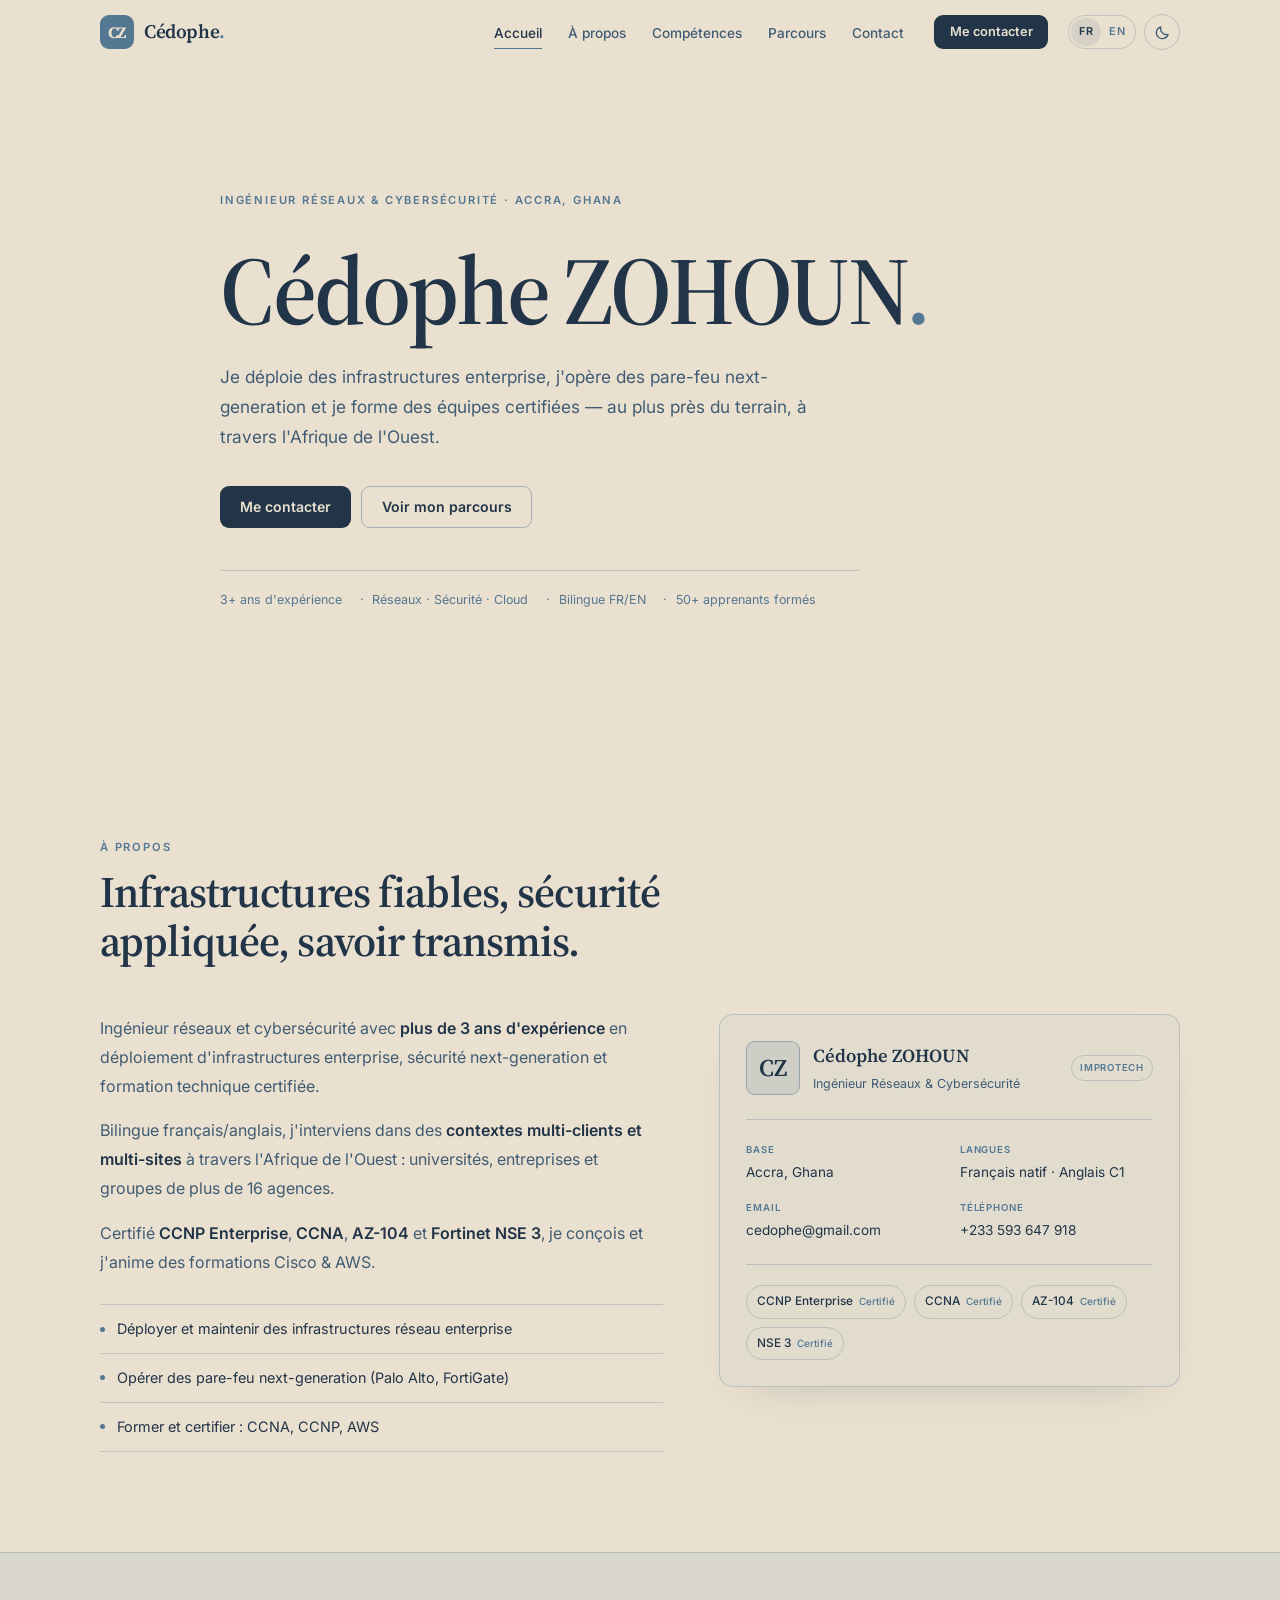
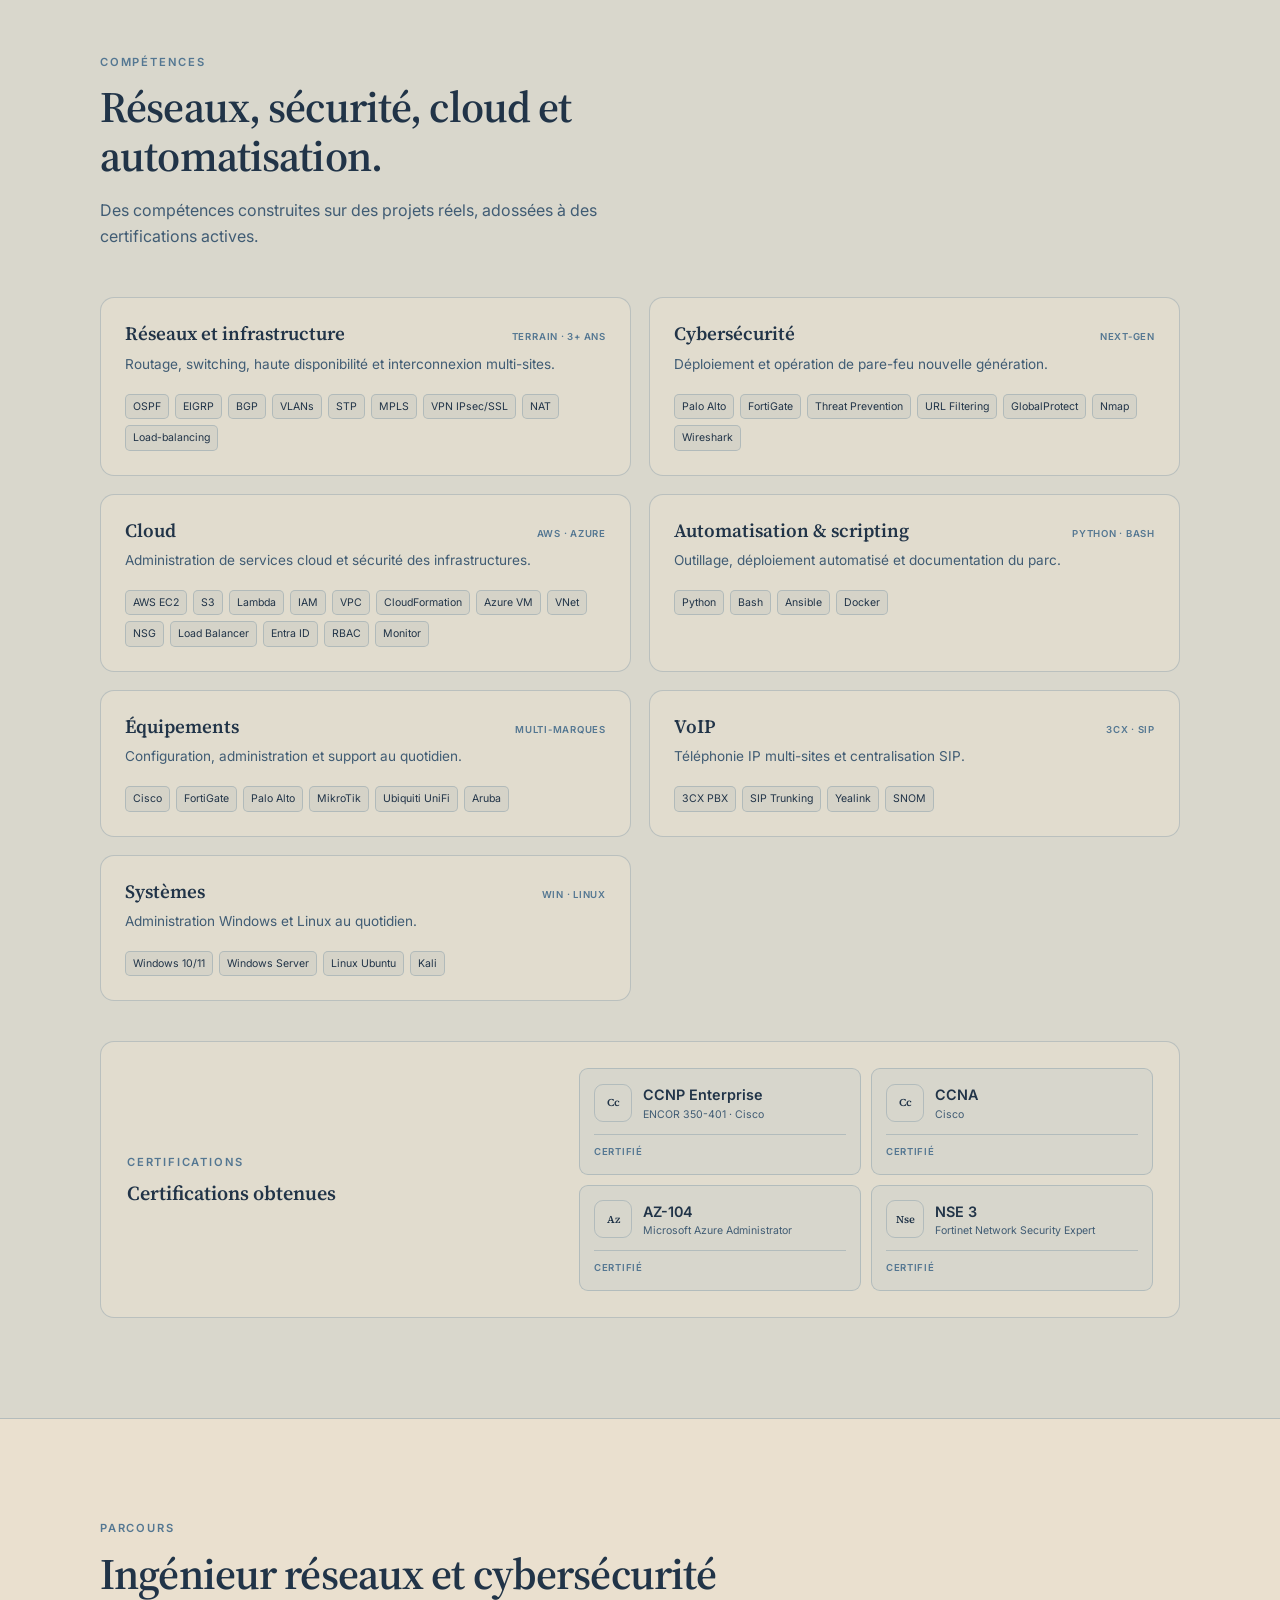
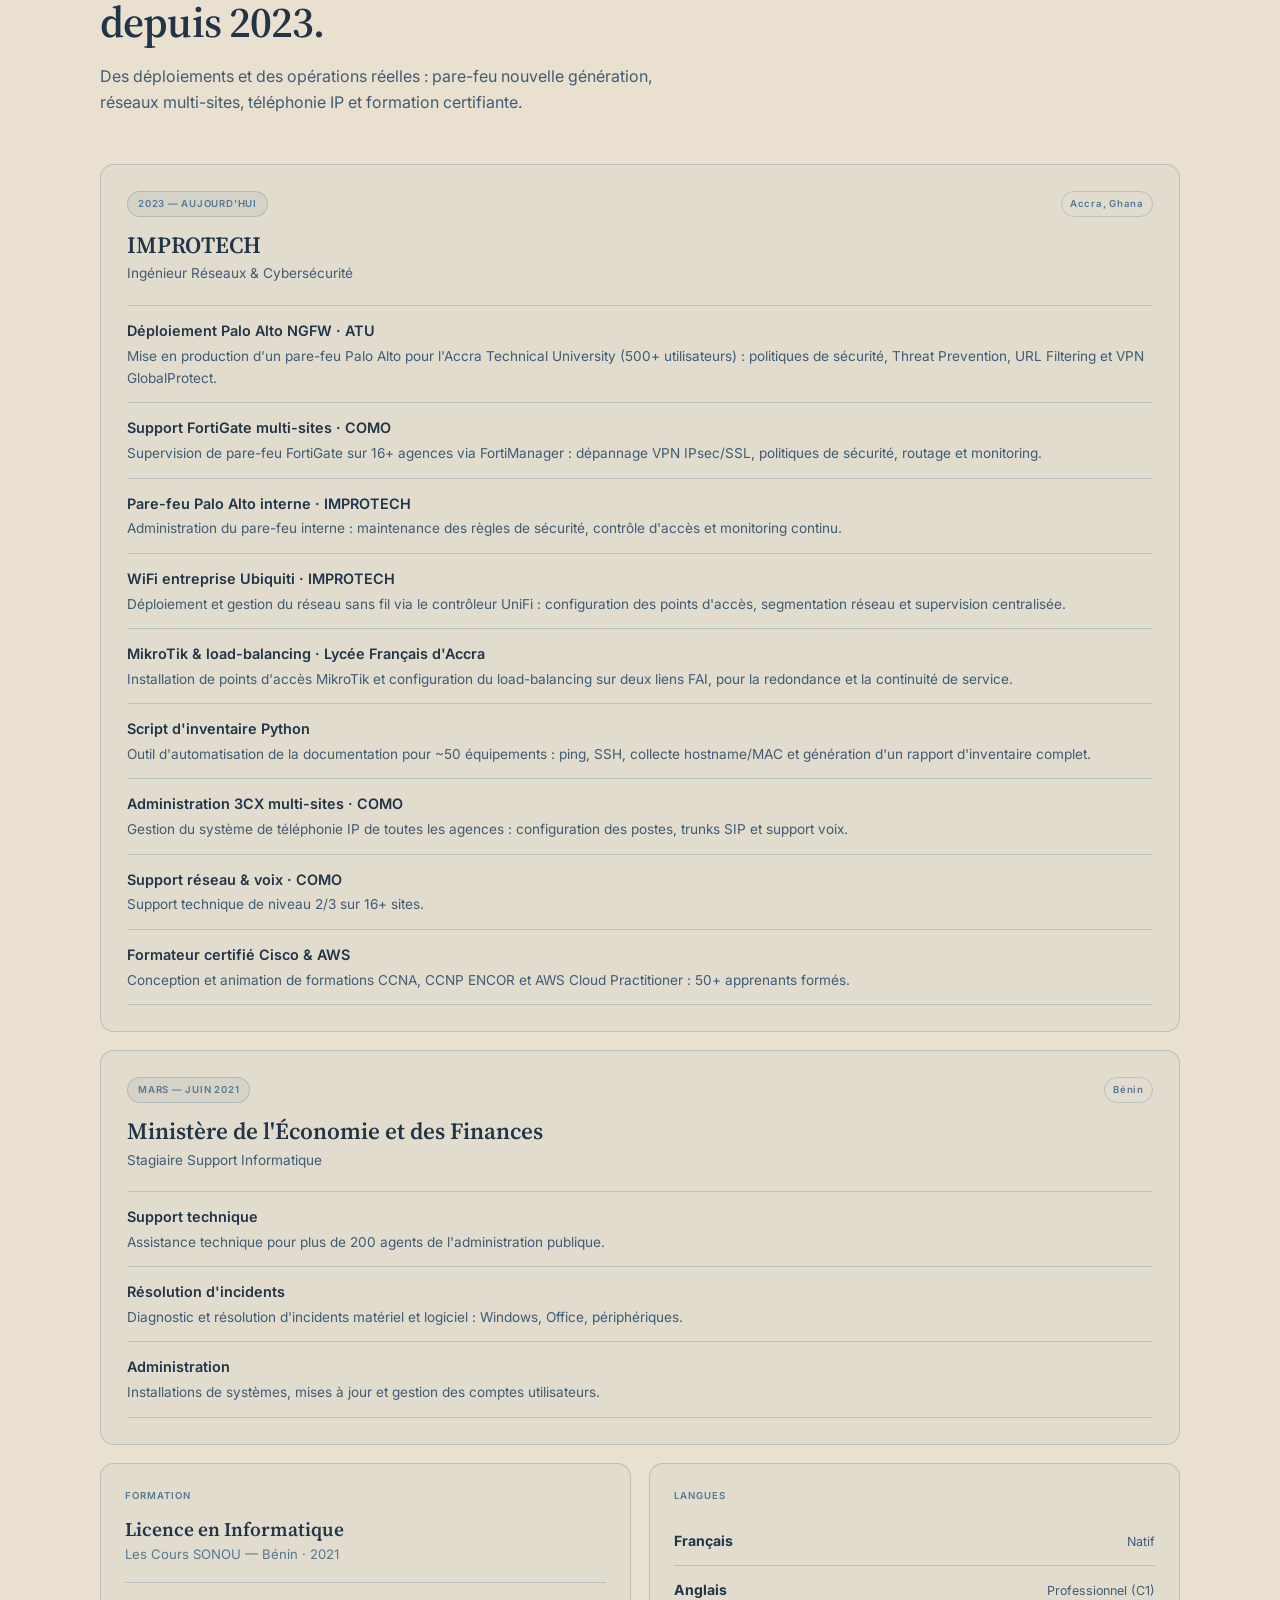
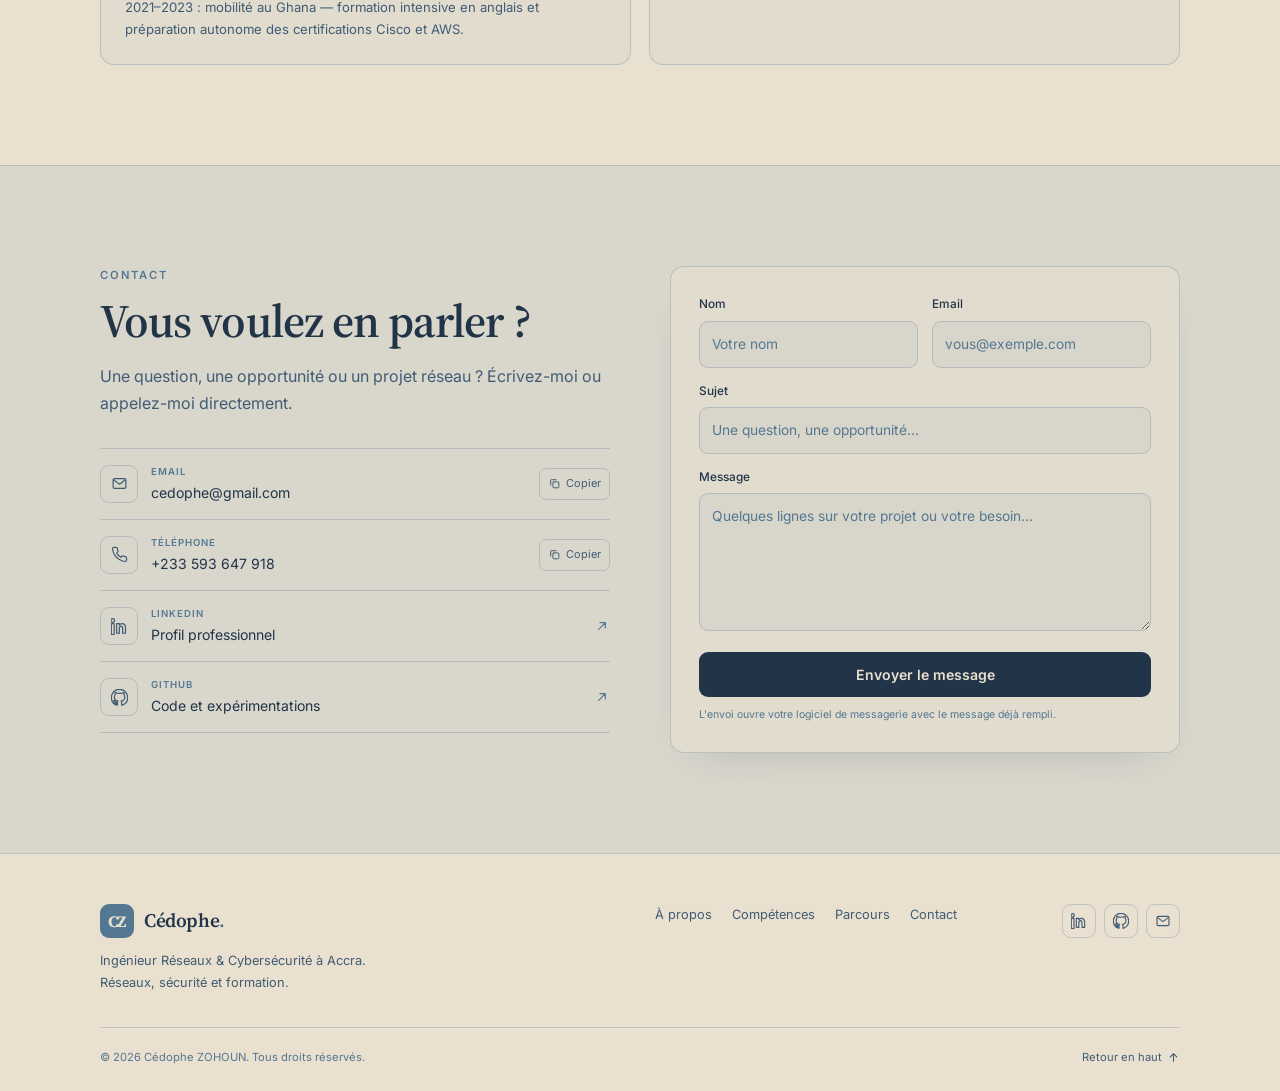
==== commit 0b86ea92: "Another release" ====
--- a/index.html
+++ b/index.html
@@ -3,11 +3,11 @@
 <head>
   <meta charset="UTF-8">
   <meta name="viewport" content="width=device-width, initial-scale=1.0">
-  <title>Cedophe | IT et cybersécurité</title>
-  <meta name="description" content="Portfolio de Cedophe, professionnel IT et cybersécurité chez IMPROTECH. Réseaux, sécurité, cloud AWS et mentorat.">
+  <title>Cédophe ZOHOUN | Ingénieur Réseaux &amp; Cybersécurité</title>
+  <meta name="description" content="Portfolio de Cédophe ZOHOUN, ingénieur réseaux et cybersécurité à Accra : infrastructures enterprise, pare-feu Palo Alto & FortiGate, cloud AWS & Azure, formation certifiée CCNA, CCNP, AZ-104 et NSE 3.">
   <meta name="theme-color" id="meta-theme-color" content="#213448">
-  <meta property="og:title" content="Cedophe | IT et cybersécurité">
-  <meta property="og:description" content="Réseaux, cybersécurité, cloud AWS et mentorat. Le parcours et les projets de Cedophe.">
+  <meta property="og:title" content="Cédophe ZOHOUN | Ingénieur Réseaux &amp; Cybersécurité">
+  <meta property="og:description" content="Réseaux, cybersécurité, cloud AWS & Azure et formation certifiée. Le parcours et les projets de Cédophe ZOHOUN, à Accra.">
   <meta property="og:type" content="website">
 
   <link rel="icon" type="image/svg+xml" href="assets/favicon.svg">
@@ -39,9 +39,9 @@
 
   <header class="site-header" id="header">
     <nav class="nav container" aria-label="Navigation principale" data-i18n-aria-label="nav.aria">
-      <a class="brand" href="#accueil" aria-label="Cedophe, retour à l'accueil" data-i18n-aria-label="brand.aria">
-        <span class="brand-mark" aria-hidden="true">C</span>
-        <span class="brand-text">Cedophe<span class="brand-dot">.</span></span>
+      <a class="brand" href="#accueil" aria-label="Cédophe, retour à l'accueil" data-i18n-aria-label="brand.aria">
+        <span class="brand-mark" aria-hidden="true">CZ</span>
+        <span class="brand-text">Cédophe<span class="brand-dot">.</span></span>
       </a>
 
       <div class="nav-menu" id="nav-menu">
@@ -49,7 +49,7 @@
           <li><a href="#accueil" data-i18n="nav.home">Accueil</a></li>
           <li><a href="#apropos" data-i18n="nav.about">À propos</a></li>
           <li><a href="#competences" data-i18n="nav.skills">Compétences</a></li>
-          <li><a href="#projets" data-i18n="nav.projects">Projets</a></li>
+          <li><a href="#projets" data-i18n="nav.projects">Parcours</a></li>
           <li><a href="#contact" data-i18n="nav.contact">Contact</a></li>
         </ul>
         <a class="btn btn-primary btn-sm nav-cta" href="#contact" data-i18n="nav.cta">Me contacter</a>
@@ -78,20 +78,20 @@
   <main id="contenu">
     <section class="hero" id="accueil">
       <div class="container hero-inner">
-        <p class="eyebrow reveal" data-i18n="hero.eyebrow">IMPROTECH · IT et cybersécurité</p>
-        <h1 class="hero-title reveal">Cedophe<span class="brand-dot">.</span></h1>
-        <p class="hero-lead reveal" data-i18n="hero.lead">Je travaille sur les réseaux et la sécurité informatique. Concrètement : concevoir des infrastructures fiables, les protéger, et transmettre ce que j'apprends.</p>
+        <p class="eyebrow reveal" data-i18n="hero.eyebrow">Ingénieur Réseaux &amp; Cybersécurité · Accra, Ghana</p>
+        <h1 class="hero-title reveal">Cédophe ZOHOUN<span class="brand-dot">.</span></h1>
+        <p class="hero-lead reveal" data-i18n="hero.lead">Je déploie des infrastructures enterprise, j'opère des pare-feu next-generation et je forme des équipes certifiées — au plus près du terrain, à travers l'Afrique de l'Ouest.</p>
 
         <div class="hero-actions reveal">
           <a class="btn btn-primary" href="#contact" data-i18n="hero.ctaContact">Me contacter</a>
-          <a class="btn btn-secondary" href="#projets" data-i18n="hero.ctaProjects">Voir mes projets</a>
+          <a class="btn btn-secondary" href="#projets" data-i18n="hero.ctaProjects">Voir mon parcours</a>
         </div>
 
         <ul class="hero-meta reveal">
-          <li data-i18n="hero.metaStatus">CCNP et AWS en préparation</li>
-          <li data-i18n="hero.metaNetworks">Réseaux</li>
-          <li data-i18n="hero.metaSecurity">Sécurité</li>
-          <li data-i18n="hero.metaMentoring">Mentorat</li>
+          <li data-i18n="hero.metaExperience">3+ ans d'expérience</li>
+          <li data-i18n="hero.metaDomains">Réseaux · Sécurité · Cloud</li>
+          <li data-i18n="hero.metaLanguages">Bilingue FR/EN</li>
+          <li data-i18n="hero.metaTrainees">50+ apprenants formés</li>
         </ul>
       </div>
     </section>
@@ -100,54 +100,56 @@
       <div class="container">
         <header class="section-head reveal">
           <p class="eyebrow" data-i18n="about.eyebrow">À propos</p>
-          <h2 data-i18n="about.title">Un travail technique, avec une part de transmission.</h2>
+          <h2 data-i18n="about.title">Infrastructures fiables, sécurité appliquée, savoir transmis.</h2>
         </header>
 
         <div class="about-grid">
           <div class="about-copy">
-            <p class="reveal" data-i18n-html="about.p1">Je suis professionnel IT et cybersécurité chez <strong>IMPROTECH</strong>. Mon quotidien se partage entre les infrastructures réseau et la protection des systèmes : concevoir des environnements qui tiennent, déployer des solutions de sécurité adaptées et aider les équipes à monter en compétence.</p>
-            <p class="reveal" data-i18n-html="about.p2">J'aime autant chercher pourquoi un routage ne passe pas que rendre une solution compréhensible pour quelqu'un qui n'est pas du métier. Les deux font partie du même travail.</p>
-            <p class="reveal" data-i18n-html="about.p3">Je prépare les certifications <strong>CCNP</strong> et <strong>AWS</strong> pour aller plus loin sur les réseaux d'entreprise et le cloud.</p>
+            <p class="reveal" data-i18n-html="about.p1">Ingénieur réseaux et cybersécurité avec <strong>plus de 3 ans d'expérience</strong> en déploiement d'infrastructures enterprise, sécurité next-generation et formation technique certifiée.</p>
+            <p class="reveal" data-i18n-html="about.p2">Bilingue français/anglais, j'interviens dans des <strong>contextes multi-clients et multi-sites</strong> à travers l'Afrique de l'Ouest : universités, entreprises et réseaux de plus de 16 agences.</p>
+            <p class="reveal" data-i18n-html="about.p3">Certifié <strong>CCNP Enterprise</strong>, <strong>CCNA</strong>, <strong>AZ-104</strong> et <strong>Fortinet NSE 3</strong>, je conçois et j'anime des formations Cisco &amp; AWS.</p>
 
             <ul class="focus-list reveal">
-              <li data-i18n="about.focus1">Concevoir et maintenir des infrastructures réseau</li>
-              <li data-i18n="about.focus2">Déployer et durcir des solutions de sécurité</li>
-              <li data-i18n="about.focus3">Former, mentorer et documenter</li>
+              <li data-i18n="about.focus1">Déployer et maintenir des infrastructures réseau enterprise</li>
+              <li data-i18n="about.focus2">Opérer des pare-feu next-generation (Palo Alto, FortiGate)</li>
+              <li data-i18n="about.focus3">Former et certifier : CCNA, CCNP, AWS</li>
             </ul>
           </div>
 
-          <aside class="profile-card reveal" aria-label="Fiche profil de Cedophe" data-i18n-aria-label="profile.aria">
+          <aside class="profile-card reveal" aria-label="Fiche profil de Cédophe ZOHOUN" data-i18n-aria-label="profile.aria">
             <div class="profile-head">
-              <div class="profile-avatar" aria-hidden="true">C</div>
-              <div>
-                <h3>Cedophe</h3>
-                <p data-i18n="profile.role">IT et cybersécurité</p>
+              <div class="profile-avatar" aria-hidden="true">CZ</div>
+              <div>
+                <h3>Cédophe ZOHOUN</h3>
+                <p data-i18n="profile.role">Ingénieur Réseaux &amp; Cybersécurité</p>
               </div>
               <span class="chip">IMPROTECH</span>
             </div>
 
             <dl class="profile-facts">
               <div>
-                <dt data-i18n="profile.factCompany">Entreprise</dt>
-                <dd>IMPROTECH</dd>
-              </div>
-              <div>
-                <dt data-i18n="profile.factExpertise">Expertises</dt>
-                <dd data-i18n="profile.expertiseValue">Réseaux, sécurité, cloud</dd>
-              </div>
-              <div>
-                <dt data-i18n="profile.factCerts">Certifications visées</dt>
-                <dd data-i18n="profile.certValue">CCNP et AWS</dd>
-              </div>
-              <div>
-                <dt data-i18n="profile.factDrive">Ce qui m'anime</dt>
-                <dd data-i18n="profile.driveValue">Apprendre et transmettre</dd>
+                <dt data-i18n="profile.factLocation">Base</dt>
+                <dd data-i18n="profile.locationValue">Accra, Ghana</dd>
+              </div>
+              <div>
+                <dt data-i18n="profile.factLanguages">Langues</dt>
+                <dd data-i18n="profile.langValue">Français natif · Anglais C1</dd>
+              </div>
+              <div>
+                <dt>Email</dt>
+                <dd><a href="mailto:cedophe@gmail.com">cedophe@gmail.com</a></dd>
+              </div>
+              <div>
+                <dt data-i18n="profile.factPhone">Téléphone</dt>
+                <dd><a href="tel:+233593647918">+233 593 647 918</a></dd>
               </div>
             </dl>
 
             <div class="profile-certs">
-              <span class="cert-pill">CCNP <small data-i18n="profile.certCcnpStatus">En préparation</small></span>
-              <span class="cert-pill">AWS <small data-i18n="profile.certAwsStatus">En cours</small></span>
+              <span class="cert-pill">CCNP Enterprise <small data-i18n="profile.certOk">Certifié</small></span>
+              <span class="cert-pill">CCNA <small data-i18n="profile.certOk">Certifié</small></span>
+              <span class="cert-pill">AZ-104 <small data-i18n="profile.certOk">Certifié</small></span>
+              <span class="cert-pill">NSE 3 <small data-i18n="profile.certOk">Certifié</small></span>
             </div>
           </aside>
         </div>
@@ -158,91 +160,166 @@
       <div class="container">
         <header class="section-head reveal">
           <p class="eyebrow" data-i18n="skills.eyebrow">Compétences</p>
-          <h2 data-i18n="skills.title">Les domaines sur lesquels je travaille le plus.</h2>
-          <p class="section-intro" data-i18n="skills.intro">Une expérience construite sur le terrain, complétée par des certifications.</p>
+          <h2 data-i18n="skills.title">Réseaux, sécurité, cloud et automatisation.</h2>
+          <p class="section-intro" data-i18n="skills.intro">Des compétences construites sur des projets réels, adossées à des certifications actives.</p>
         </header>
 
         <div class="skills-grid">
           <article class="skill-card reveal">
             <div class="skill-head">
               <h3 data-i18n="skills.card1.title">Réseaux et infrastructure</h3>
-              <span class="skill-level" data-i18n="skills.card1.level">Expert</span>
-            </div>
-            <p data-i18n="skills.card1.desc">Conception, routage, switching et haute disponibilité.</p>
-            <ul class="skill-tags">
-              <li>TCP/IP</li>
-              <li data-i18n="skills.card1.tag2">Routage</li>
-              <li>Switching</li>
-              <li>VLAN</li>
-              <li>VPN</li>
+              <span class="skill-level" data-i18n="skills.card1.level">Terrain · 3+ ans</span>
+            </div>
+            <p data-i18n="skills.card1.desc">Routage, switching, haute disponibilité et interconnexion multi-sites.</p>
+            <ul class="skill-tags">
+              <li>OSPF</li>
+              <li>EIGRP</li>
+              <li>BGP</li>
+              <li>VLANs</li>
+              <li>STP</li>
+              <li>MPLS</li>
+              <li>VPN IPsec/SSL</li>
+              <li>NAT</li>
+              <li>Load-balancing</li>
             </ul>
           </article>
 
           <article class="skill-card reveal">
             <div class="skill-head">
               <h3 data-i18n="skills.card2.title">Cybersécurité</h3>
-              <span class="skill-level" data-i18n="skills.card2.level">Avancé</span>
-            </div>
-            <p data-i18n="skills.card2.desc">Déploiement, durcissement et segmentation.</p>
-            <ul class="skill-tags">
-              <li data-i18n="skills.card2.tag1">Pare-feu</li>
-              <li>Segmentation</li>
-              <li data-i18n="skills.card2.tag3">Politiques d'accès</li>
-              <li data-i18n="skills.card2.tag4">Bonnes pratiques</li>
-            </ul>
-          </article>
-
-          <article class="skill-card reveal">
-            <div class="skill-head">
-              <h3 data-i18n="skills.card3.title">Cloud AWS</h3>
-              <span class="skill-level" data-i18n="skills.card3.level">En progression</span>
-            </div>
-            <p data-i18n="skills.card3.desc">Les bases du cloud, la sécurité et les bonnes pratiques.</p>
-            <ul class="skill-tags">
-              <li>AWS</li>
+              <span class="skill-level" data-i18n="skills.card2.level">Next-gen</span>
+            </div>
+            <p data-i18n="skills.card2.desc">Déploiement et opération de pare-feu nouvelle génération.</p>
+            <ul class="skill-tags">
+              <li>Palo Alto</li>
+              <li>FortiGate</li>
+              <li>Threat Prevention</li>
+              <li>URL Filtering</li>
+              <li>GlobalProtect</li>
+              <li>Nmap</li>
+              <li>Wireshark</li>
+            </ul>
+          </article>
+
+          <article class="skill-card reveal">
+            <div class="skill-head">
+              <h3 data-i18n="skills.card3.title">Cloud</h3>
+              <span class="skill-level" data-i18n="skills.card3.level">AWS · Azure</span>
+            </div>
+            <p data-i18n="skills.card3.desc">Administration de services cloud et sécurité des infrastructures.</p>
+            <ul class="skill-tags">
+              <li>AWS EC2</li>
+              <li>S3</li>
+              <li>Lambda</li>
               <li>IAM</li>
               <li>VPC</li>
-              <li>EC2</li>
-              <li>Cloud security</li>
-            </ul>
-          </article>
-
-          <article class="skill-card reveal">
-            <div class="skill-head">
-              <h3 data-i18n="skills.card4.title">Mentorat et formation</h3>
-              <span class="skill-level" data-i18n="skills.card4.level">Avancé</span>
-            </div>
-            <p data-i18n="skills.card4.desc">Accompagner, expliquer et documenter.</p>
-            <ul class="skill-tags">
-              <li data-i18n="skills.card4.tag1">Formation AWS</li>
-              <li>Mentoring</li>
-              <li>Documentation</li>
-              <li data-i18n="skills.card4.tag4">Vulgarisation</li>
+              <li>CloudFormation</li>
+              <li>Azure VM</li>
+              <li>VNet</li>
+              <li>NSG</li>
+              <li>Load Balancer</li>
+              <li>Entra ID</li>
+              <li>RBAC</li>
+              <li>Monitor</li>
+            </ul>
+          </article>
+
+          <article class="skill-card reveal">
+            <div class="skill-head">
+              <h3 data-i18n="skills.card4.title">Automatisation &amp; scripting</h3>
+              <span class="skill-level" data-i18n="skills.card4.level">Python · Bash</span>
+            </div>
+            <p data-i18n="skills.card4.desc">Outillage, déploiement automatisé et documentation du parc.</p>
+            <ul class="skill-tags">
+              <li>Python</li>
+              <li>Bash</li>
+              <li>Ansible</li>
+              <li>Docker</li>
+            </ul>
+          </article>
+
+          <article class="skill-card reveal">
+            <div class="skill-head">
+              <h3 data-i18n="skills.card5.title">Équipements</h3>
+              <span class="skill-level" data-i18n="skills.card5.level">Multi-marques</span>
+            </div>
+            <p data-i18n="skills.card5.desc">Configuration, administration et support au quotidien.</p>
+            <ul class="skill-tags">
+              <li>Cisco</li>
+              <li>FortiGate</li>
+              <li>Palo Alto</li>
+              <li>MikroTik</li>
+              <li>Ubiquiti UniFi</li>
+              <li>Aruba</li>
+            </ul>
+          </article>
+
+          <article class="skill-card reveal">
+            <div class="skill-head">
+              <h3>VoIP</h3>
+              <span class="skill-level" data-i18n="skills.card6.level">3CX · SIP</span>
+            </div>
+            <p data-i18n="skills.card6.desc">Téléphonie IP multi-sites et centralisation SIP.</p>
+            <ul class="skill-tags">
+              <li>3CX PBX</li>
+              <li>SIP Trunking</li>
+              <li>Yealink</li>
+              <li>SNOM</li>
+            </ul>
+          </article>
+
+          <article class="skill-card reveal">
+            <div class="skill-head">
+              <h3 data-i18n="skills.card7.title">Systèmes</h3>
+              <span class="skill-level" data-i18n="skills.card7.level">Win · Linux</span>
+            </div>
+            <p data-i18n="skills.card7.desc">Administration Windows et Linux au quotidien.</p>
+            <ul class="skill-tags">
+              <li>Windows 10/11</li>
+              <li>Windows Server</li>
+              <li>Linux Ubuntu</li>
+              <li>Kali</li>
             </ul>
           </article>
         </div>
 
         <div class="cert-panel reveal">
           <div class="cert-panel-head">
-            <p class="eyebrow" data-i18n="cert.eyebrow">Objectifs</p>
-            <h3 data-i18n="cert.title">Certifications en préparation</h3>
+            <p class="eyebrow" data-i18n="cert.eyebrow">Certifications</p>
+            <h3 data-i18n="cert.title">Certifications obtenues</h3>
           </div>
           <div class="cert-grid">
             <article class="cert-card">
-              <span class="cert-logo" aria-hidden="true">C</span>
-              <div>
-                <h4>CCNP</h4>
-                <p>Cisco Certified Network Professional</p>
-              </div>
-              <span class="status-pill" data-i18n="cert.ccnpStatus">En préparation</span>
+              <span class="cert-logo" aria-hidden="true">Cc</span>
+              <div>
+                <h4>CCNP Enterprise</h4>
+                <p>ENCOR 350-401 · Cisco</p>
+              </div>
+              <span class="status-pill" data-i18n="cert.status">Certifié</span>
             </article>
             <article class="cert-card">
-              <span class="cert-logo" aria-hidden="true">AWS</span>
-              <div>
-                <h4>AWS</h4>
-                <p>Amazon Web Services</p>
-              </div>
-              <span class="status-pill" data-i18n="cert.awsStatus">En cours</span>
+              <span class="cert-logo" aria-hidden="true">Cc</span>
+              <div>
+                <h4>CCNA</h4>
+                <p>Cisco</p>
+              </div>
+              <span class="status-pill" data-i18n="cert.status">Certifié</span>
+            </article>
+            <article class="cert-card">
+              <span class="cert-logo" aria-hidden="true">Az</span>
+              <div>
+                <h4>AZ-104</h4>
+                <p>Microsoft Azure Administrator</p>
+              </div>
+              <span class="status-pill" data-i18n="cert.status">Certifié</span>
+            </article>
+            <article class="cert-card">
+              <span class="cert-logo" aria-hidden="true">Nse</span>
+              <div>
+                <h4>NSE 3</h4>
+                <p>Fortinet Network Security Expert</p>
+              </div>
+              <span class="status-pill" data-i18n="cert.status">Certifié</span>
             </article>
           </div>
         </div>
@@ -252,52 +329,99 @@
     <section class="section" id="projets">
       <div class="container">
         <header class="section-head reveal">
-          <p class="eyebrow" data-i18n="projects.eyebrow">Projets</p>
-          <h2 data-i18n="projects.title">Trois projets qui résument mon travail.</h2>
-          <p class="section-intro" data-i18n="projects.intro">Rendre le réseau visible, limiter la surface d'attaque et faire monter les équipes en compétence.</p>
+          <p class="eyebrow" data-i18n="projects.eyebrow">Parcours</p>
+          <h2 data-i18n="projects.title">Ingénieur réseaux et cybersécurité depuis 2023.</h2>
+          <p class="section-intro" data-i18n="projects.intro">Des déploiements et des opérations réelles : pare-feu nouvelle génération, réseaux multi-sites, téléphonie IP et formation certifiante.</p>
         </header>
 
-        <div class="projects-grid">
-          <article class="project-card reveal">
-            <ul class="project-tags">
-              <li data-i18n="projects.card1.tag1">Réseaux</li>
-              <li data-i18n="projects.card1.tag2">Supervision</li>
-              <li data-i18n="projects.card1.tag3">Fiabilité</li>
-            </ul>
-            <h3 data-i18n="projects.card1.title">Supervision réseau multi-sites</h3>
-            <p data-i18n="projects.card1.desc">Une vue commune de la santé du réseau pour repérer les incidents plus tôt, sur plusieurs sites.</p>
-            <button class="project-link" type="button" data-dialog="dialog-network">
-              <span data-i18n="projects.detail">Voir le détail</span>
-              <svg viewBox="0 0 24 24" aria-hidden="true"><path d="M5 12h14M13 6l6 6-6 6"/></svg>
-            </button>
-          </article>
-
-          <article class="project-card reveal">
-            <ul class="project-tags">
-              <li data-i18n="projects.card2.tag1">Cybersécurité</li>
-              <li data-i18n="projects.card2.tag2">Pare-feu</li>
-              <li>VLAN</li>
-            </ul>
-            <h3 data-i18n="projects.card2.title">Segmentation et durcissement</h3>
-            <p data-i18n="projects.card2.desc">Découper le réseau en zones et n'ouvrir que les flux nécessaires.</p>
-            <button class="project-link" type="button" data-dialog="dialog-security">
-              <span data-i18n="projects.detail">Voir le détail</span>
-              <svg viewBox="0 0 24 24" aria-hidden="true"><path d="M5 12h14M13 6l6 6-6 6"/></svg>
-            </button>
-          </article>
-
-          <article class="project-card reveal">
-            <ul class="project-tags">
-              <li>AWS</li>
-              <li data-i18n="projects.card3.tag2">Formation</li>
-              <li data-i18n="projects.card3.tag3">Mentorat</li>
-            </ul>
-            <h3 data-i18n="projects.card3.title">Atelier AWS et mentorat</h3>
-            <p data-i18n="projects.card3.desc">Des ateliers pratiques pour rendre le cloud plus concret et transmettre les bons réflexes.</p>
-            <button class="project-link" type="button" data-dialog="dialog-cloud">
-              <span data-i18n="projects.detail">Voir le détail</span>
-              <svg viewBox="0 0 24 24" aria-hidden="true"><path d="M5 12h14M13 6l6 6-6 6"/></svg>
-            </button>
+        <div class="timeline">
+          <article class="timeline-entry reveal">
+            <div class="timeline-top">
+              <span class="timeline-period" data-i18n="x1.period">2023 — Aujourd'hui</span>
+              <span class="chip">Accra, Ghana</span>
+            </div>
+            <h3>IMPROTECH</h3>
+            <p class="timeline-role" data-i18n="x1.role">Ingénieur Réseaux &amp; Cybersécurité</p>
+
+            <ul class="timeline-points">
+              <li>
+                <strong data-i18n="x1.p1title">Déploiement Palo Alto NGFW · ATU</strong>
+                <span data-i18n="x1.p1text">Mise en production d'un pare-feu Palo Alto pour l'Accra Technical University (500+ utilisateurs) : politiques de sécurité, Threat Prevention, URL Filtering et VPN GlobalProtect.</span>
+              </li>
+              <li>
+                <strong data-i18n="x1.p2title">Support FortiGate multi-sites · COMO</strong>
+                <span data-i18n="x1.p2text">Supervision de pare-feu FortiGate sur 16+ agences via FortiManager : dépannage VPN IPsec/SSL, politiques de sécurité, routage et monitoring.</span>
+              </li>
+              <li>
+                <strong data-i18n="x1.p3title">Pare-feu Palo Alto interne · IMPROTECH</strong>
+                <span data-i18n="x1.p3text">Administration du pare-feu interne : maintenance des règles de sécurité, contrôle d'accès et monitoring continu.</span>
+              </li>
+              <li>
+                <strong data-i18n="x1.p4title">WiFi entreprise Ubiquiti · IMPROTECH</strong>
+                <span data-i18n="x1.p4text">Déploiement et gestion du réseau sans fil via le contrôleur UniFi : configuration des points d'accès, segmentation réseau et supervision centralisée.</span>
+              </li>
+              <li>
+                <strong data-i18n="x1.p5title">MikroTik &amp; load-balancing · Lycée Français d'Accra</strong>
+                <span data-i18n="x1.p5text">Installation de points d'accès MikroTik et configuration du load-balancing sur deux liens FAI, pour la redondance et la continuité de service.</span>
+              </li>
+              <li>
+                <strong data-i18n="x1.p6title">Script d'inventaire Python</strong>
+                <span data-i18n="x1.p6text">Outil d'automatisation de la documentation pour ~50 équipements : ping, SSH, collecte hostname/MAC et génération d'un rapport d'inventaire complet.</span>
+              </li>
+              <li>
+                <strong data-i18n="x1.p7title">Administration 3CX multi-sites · COMO</strong>
+                <span data-i18n="x1.p7text">Gestion du système de téléphonie IP de toutes les agences : configuration des postes, trunks SIP et support voix.</span>
+              </li>
+              <li>
+                <strong data-i18n="x1.p8title">Support réseau &amp; voix · COMO</strong>
+                <span data-i18n="x1.p8text">Support technique de niveau 2/3 sur 16+ sites.</span>
+              </li>
+              <li>
+                <strong data-i18n="x1.p9title">Formateur certifié Cisco &amp; AWS</strong>
+                <span data-i18n="x1.p9text">Conception et animation de formations CCNA, CCNP ENCOR et AWS Cloud Practitioner : 50+ apprenants formés.</span>
+              </li>
+            </ul>
+          </article>
+
+          <article class="timeline-entry reveal">
+            <div class="timeline-top">
+              <span class="timeline-period" data-i18n="x2.period">Mars — Juin 2021</span>
+              <span class="chip">Bénin</span>
+            </div>
+            <h3 data-i18n="x2.company">Ministère de l'Économie et des Finances</h3>
+            <p class="timeline-role" data-i18n="x2.role">Stagiaire Support Informatique</p>
+
+            <ul class="timeline-points">
+              <li>
+                <strong data-i18n="x2.p1title">Support technique</strong>
+                <span data-i18n="x2.p1text">Assistance technique pour plus de 200 agents de l'administration publique.</span>
+              </li>
+              <li>
+                <strong data-i18n="x2.p2title">Résolution d'incidents</strong>
+                <span data-i18n="x2.p2text">Diagnostic et résolution d'incidents matériel et logiciel : Windows, Office, périphériques.</span>
+              </li>
+              <li>
+                <strong data-i18n="x2.p3title">Administration</strong>
+                <span data-i18n="x2.p3text">Installations de systèmes, mises à jour et gestion des comptes utilisateurs.</span>
+              </li>
+            </ul>
+          </article>
+        </div>
+
+        <div class="edu-grid">
+          <article class="edu-card reveal">
+            <h4 data-i18n="edu.title1">Formation</h4>
+            <p class="edu-degree" data-i18n="edu.degree">Licence en Informatique</p>
+            <p class="edu-school">Les Cours SONOU — Bénin · 2021</p>
+            <p class="edu-note" data-i18n="edu.note">2021–2023 : mobilité au Ghana — formation intensive en anglais et préparation autonome des certifications Cisco et AWS.</p>
+          </article>
+
+          <article class="edu-card reveal">
+            <h4 data-i18n="edu.title2">Langues</h4>
+            <ul class="edu-lang">
+              <li><strong>Français</strong><span data-i18n="edu.langFr">Natif</span></li>
+              <li><strong>Anglais</strong><span data-i18n="edu.langEn">Professionnel (C1)</span></li>
+            </ul>
           </article>
         </div>
       </div>
@@ -309,7 +433,7 @@
           <div class="contact-copy">
             <p class="eyebrow reveal" data-i18n="contact.eyebrow">Contact</p>
             <h2 class="reveal" data-i18n="contact.title">Vous voulez en parler ?</h2>
-            <p class="contact-lead reveal" data-i18n="contact.lead">Une question, un projet ou simplement envie d'échanger sur les réseaux et la sécurité ? Écrivez-moi.</p>
+            <p class="contact-lead reveal" data-i18n="contact.lead">Une question, une opportunité ou un projet réseau ? Écrivez-moi ou appelez-moi directement.</p>
 
             <div class="contact-list reveal">
               <div class="contact-item">
@@ -318,9 +442,23 @@
                 </span>
                 <div>
                   <span class="contact-label">Email</span>
-                  <a href="mailto:contact@cedophe.dev">contact@cedophe.dev</a>
+                  <a href="mailto:cedophe@gmail.com">cedophe@gmail.com</a>
                 </div>
-                <button class="copy-btn" type="button" data-copy="contact@cedophe.dev" aria-label="Copier l'adresse email" data-i18n-aria-label="contact.copyAria">
+                <button class="copy-btn" type="button" data-copy="cedophe@gmail.com" aria-label="Copier l'adresse email" data-i18n-aria-label="contact.copyAria">
+                  <svg viewBox="0 0 24 24" aria-hidden="true"><rect x="9" y="9" width="11" height="11" rx="2"/><path d="M5 15V6a1 1 0 0 1 1-1h9"/></svg>
+                  <span data-i18n="contact.copy">Copier</span>
+                </button>
+              </div>
+
+              <div class="contact-item">
+                <span class="contact-icon" aria-hidden="true">
+                  <svg viewBox="0 0 24 24"><path d="M22 16.9v3a2 2 0 0 1-2.2 2 19.8 19.8 0 0 1-8.6-3.1 19.5 19.5 0 0 1-6-6A19.8 19.8 0 0 1 2.1 4.2 2 2 0 0 1 4.1 2h3a2 2 0 0 1 2 1.7c.1 1 .4 2 .7 2.9a2 2 0 0 1-.5 2.1L8 10a16 16 0 0 0 6 6l1.3-1.3a2 2 0 0 1 2.1-.5c.9.3 1.9.6 2.9.7a2 2 0 0 1 1.7 2z"/></svg>
+                </span>
+                <div>
+                  <span class="contact-label" data-i18n="contact.phoneLabel">Téléphone</span>
+                  <a href="tel:+233593647918">+233 593 647 918</a>
+                </div>
+                <button class="copy-btn" type="button" data-copy="+233 593 647 918" aria-label="Copier le numéro de téléphone" data-i18n-aria-label="contact.copyPhoneAria">
                   <svg viewBox="0 0 24 24" aria-hidden="true"><rect x="9" y="9" width="11" height="11" rx="2"/><path d="M5 15V6a1 1 0 0 1 1-1h9"/></svg>
                   <span data-i18n="contact.copy">Copier</span>
                 </button>
@@ -391,17 +529,17 @@
     <div class="container">
       <div class="footer-main">
         <div class="footer-brand">
-          <a class="brand" href="#accueil" aria-label="Cedophe, retour à l'accueil" data-i18n-aria-label="brand.aria">
-            <span class="brand-mark" aria-hidden="true">C</span>
-            <span class="brand-text">Cedophe<span class="brand-dot">.</span></span>
+          <a class="brand" href="#accueil" aria-label="Cédophe, retour à l'accueil" data-i18n-aria-label="brand.aria">
+            <span class="brand-mark" aria-hidden="true">CZ</span>
+            <span class="brand-text">Cédophe<span class="brand-dot">.</span></span>
           </a>
-          <p data-i18n-html="footer.tagline">IT et cybersécurité chez IMPROTECH.<br>Réseaux, sécurité et transmission.</p>
+          <p data-i18n-html="footer.tagline">Ingénieur Réseaux &amp; Cybersécurité à Accra.<br>Réseaux, sécurité et formation.</p>
         </div>
 
         <nav class="footer-nav" aria-label="Navigation de pied de page" data-i18n-aria-label="footer.navAria">
           <a href="#apropos" data-i18n="nav.about">À propos</a>
           <a href="#competences" data-i18n="nav.skills">Compétences</a>
-          <a href="#projets" data-i18n="nav.projects">Projets</a>
+          <a href="#projets" data-i18n="nav.projects">Parcours</a>
           <a href="#contact" data-i18n="nav.contact">Contact</a>
         </nav>
 
@@ -412,14 +550,14 @@
           <a href="https://github.com/cedophe" target="_blank" rel="noopener noreferrer" aria-label="GitHub">
             <svg viewBox="0 0 24 24" class="icon-fill"><path d="M12 .5C5.73.5.5 5.73.5 12c0 5.08 3.29 9.39 7.86 10.91.58.11.79-.25.79-.56 0-.28-.01-1.02-.02-2-3.2.7-3.88-1.54-3.88-1.54-.53-1.34-1.3-1.7-1.3-1.7-1.06-.72.08-.71.08-.71 1.17.08 1.78 1.2 1.78 1.2 1.04 1.78 2.73 1.27 3.4.97.11-.75.41-1.27.74-1.56-2.55-.29-5.23-1.28-5.23-5.7 0-1.26.45-2.29 1.19-3.1-.12-.29-.52-1.46.11-3.05 0 0 .97-.31 3.18 1.18a11.1 11.1 0 0 1 5.8 0c2.2-1.49 3.17-1.18 3.17-1.18.63 1.59.23 2.76.11 3.05.74.81 1.19 1.84 1.19 3.1 0 4.43-2.69 5.41-5.25 5.69.42.36.8 1.08.8 2.18 0 1.57-.01 2.84-.01 3.23 0 .31.21.67.8.56A11.51 11.51 0 0 0 23.5 12C23.5 5.73 18.27.5 12 .5z"/></svg>
           </a>
-          <a href="mailto:contact@cedophe.dev" aria-label="Envoyer un email" data-i18n-aria-label="footer.emailAria">
+          <a href="mailto:cedophe@gmail.com" aria-label="Envoyer un email" data-i18n-aria-label="footer.emailAria">
             <svg viewBox="0 0 24 24"><rect x="3" y="5" width="18" height="14" rx="2"/><path d="M4 7l8 6 8-6"/></svg>
           </a>
         </div>
       </div>
 
       <div class="footer-bottom">
-        <p>© <span id="year">2026</span> Cedophe. <span data-i18n="footer.rights">Tous droits réservés.</span></p>
+        <p>© <span id="year">2026</span> Cédophe ZOHOUN. <span data-i18n="footer.rights">Tous droits réservés.</span></p>
         <a class="back-top" href="#accueil">
           <span data-i18n="footer.backTop">Retour en haut</span>
           <svg viewBox="0 0 24 24" aria-hidden="true"><path d="M12 19V5M6 11l6-6 6 6"/></svg>
@@ -428,66 +566,6 @@
     </div>
   </footer>
 
-  <dialog class="project-dialog" id="dialog-network" aria-labelledby="dialog-network-title">
-    <button class="dialog-close" type="button" data-close aria-label="Fermer la fenêtre" data-i18n-aria-label="dialog.close">
-      <svg viewBox="0 0 24 24" aria-hidden="true"><path d="M6 6l12 12M18 6L6 18"/></svg>
-    </button>
-    <p class="dialog-kicker" data-i18n="dialog1.kicker">Projet · Réseaux</p>
-    <h3 id="dialog-network-title" data-i18n="dialog1.title">Supervision réseau multi-sites</h3>
-    <p class="dialog-intro" data-i18n="dialog1.intro">Une lecture claire de l'état de l'infrastructure sur plusieurs sites, pour agir avant que les incidents n'impactent les utilisateurs.</p>
-    <ul class="dialog-points">
-      <li><strong data-i18n="dialog1.p1label">Objectif</strong><span data-i18n="dialog1.p1text">Centraliser l'état des équipements et des liens dans une vue unique.</span></li>
-      <li><strong data-i18n="dialog1.p2label">Approche</strong><span data-i18n="dialog1.p2text">Cartographie des flux, supervision des équipements critiques, tableaux de bord et alertes hiérarchisées.</span></li>
-      <li><strong data-i18n="dialog1.p3label">Résultat</strong><span data-i18n="dialog1.p3text">Un diagnostic plus rapide et des incidents traités avec plus de sérénité.</span></li>
-    </ul>
-    <ul class="project-tags">
-      <li data-i18n="dialog1.tag1">Supervision</li>
-      <li>SNMP</li>
-      <li>Dashboards</li>
-      <li data-i18n="dialog1.tag4">Haute disponibilité</li>
-    </ul>
-  </dialog>
-
-  <dialog class="project-dialog" id="dialog-security" aria-labelledby="dialog-security-title">
-    <button class="dialog-close" type="button" data-close aria-label="Fermer la fenêtre" data-i18n-aria-label="dialog.close">
-      <svg viewBox="0 0 24 24" aria-hidden="true"><path d="M6 6l12 12M18 6L6 18"/></svg>
-    </button>
-    <p class="dialog-kicker" data-i18n="dialog2.kicker">Projet · Cybersécurité</p>
-    <h3 id="dialog-security-title" data-i18n="dialog2.title">Segmentation et durcissement</h3>
-    <p class="dialog-intro" data-i18n="dialog2.intro">Découper le réseau en zones de confiance et n'autoriser que les flux réellement nécessaires, pour limiter la propagation en cas d'incident.</p>
-    <ul class="dialog-points">
-      <li><strong data-i18n="dialog2.p1label">Objectif</strong><span data-i18n="dialog2.p1text">Réduire la surface d'attaque et clarifier les règles d'accès entre les zones.</span></li>
-      <li><strong data-i18n="dialog2.p2label">Approche</strong><span data-i18n="dialog2.p2text">Découpage en VLAN, matrice de flux, règles de pare-feu et durcissement des équipements.</span></li>
-      <li><strong data-i18n="dialog2.p3label">Résultat</strong><span data-i18n="dialog2.p3text">Un réseau plus lisible, plus segmenté et plus simple à auditer.</span></li>
-    </ul>
-    <ul class="project-tags">
-      <li>VLAN</li>
-      <li data-i18n="dialog2.tag2">Pare-feu</li>
-      <li data-i18n="dialog2.tag3">Matrice de flux</li>
-      <li data-i18n="dialog2.tag4">Durcissement</li>
-    </ul>
-  </dialog>
-
-  <dialog class="project-dialog" id="dialog-cloud" aria-labelledby="dialog-cloud-title">
-    <button class="dialog-close" type="button" data-close aria-label="Fermer la fenêtre" data-i18n-aria-label="dialog.close">
-      <svg viewBox="0 0 24 24" aria-hidden="true"><path d="M6 6l12 12M18 6L6 18"/></svg>
-    </button>
-    <p class="dialog-kicker" data-i18n="dialog3.kicker">Projet · Cloud et transmission</p>
-    <h3 id="dialog-cloud-title" data-i18n="dialog3.title">Atelier AWS et mentorat</h3>
-    <p class="dialog-intro" data-i18n="dialog3.intro">Rendre le cloud concret et accessible grâce à des ateliers pratiques, pensés pour faire monter les équipes en compétence à leur rythme.</p>
-    <ul class="dialog-points">
-      <li><strong data-i18n="dialog3.p1label">Objectif</strong><span data-i18n="dialog3.p1text">Partager les fondamentaux AWS et ancrer les bonnes pratiques de sécurité.</span></li>
-      <li><strong data-i18n="dialog3.p2label">Approche</strong><span data-i18n="dialog3.p2text">Ateliers guidés, cas pratiques, échanges et accompagnement individuel.</span></li>
-      <li><strong data-i18n="dialog3.p3label">Résultat</strong><span data-i18n="dialog3.p3text">Des équipes plus autonomes et une culture cloud partagée.</span></li>
-    </ul>
-    <ul class="project-tags">
-      <li>AWS</li>
-      <li>IAM</li>
-      <li>VPC</li>
-      <li data-i18n="dialog3.tag4">Mentorat</li>
-    </ul>
-  </dialog>
-
   <script src="script.js" defer></script>
 </body>
 </html>
--- a/styles.css
+++ b/styles.css
@@ -1,4 +1,6 @@
-/* ---------- Tokens ---------- */
+/* ---------- Tokens ----------
+   Palette: #213448 (ink) · #547792 (blue) · #94B4C1 (teal) · #EAE0CF (cream)
+   Every shade below is derived from these four via color-mix. */
 :root {
   color-scheme: dark;
   --font-head: "Source Serif 4", Georgia, "Times New Roman", serif;
@@ -7,45 +9,54 @@
   --radius: 14px;
   --radius-sm: 9px;
 
-  --bg: #213448;
-  --bg-alt: #1b2b3a;
-  --surface: #293e50;
-  --surface-2: #32495d;
-  --text: #eae0cf;
-  --muted: #a7bec9;
-  --muted-2: #93adba;
-  --accent: #94b4c1;
-  --border: rgba(234, 224, 207, 0.16);
-  --border-strong: rgba(234, 224, 207, 0.32);
-  --accent-soft: rgba(148, 180, 193, 0.14);
-  --button-bg: #eae0cf;
-  --button-text: #213448;
-  --header-bg: rgba(27, 43, 58, 0.92);
-  --backdrop: rgba(16, 27, 37, 0.72);
-  --input-bg: rgba(234, 224, 207, 0.05);
+  --c-ink: #213448;
+  --c-blue: #547792;
+  --c-teal: #94b4c1;
+  --c-cream: #eae0cf;
+
+  --bg: var(--c-ink);
+  --bg-alt: color-mix(in srgb, var(--c-blue) 12%, var(--c-ink));
+  --surface: color-mix(in srgb, var(--c-blue) 16%, var(--c-ink));
+  --surface-2: color-mix(in srgb, var(--c-teal) 14%, var(--c-ink));
+  --text: var(--c-cream);
+  --muted: color-mix(in srgb, var(--c-teal) 55%, var(--c-cream));
+  --muted-2: color-mix(in srgb, var(--c-teal) 75%, var(--c-cream));
+  --accent: var(--c-teal);
+  --border: rgba(148, 180, 193, 0.2);
+  --border-strong: rgba(148, 180, 193, 0.38);
+  --accent-soft: rgba(84, 119, 146, 0.3);
+  --button-bg: var(--c-teal);
+  --button-text: var(--c-ink);
+  --button-bg-hover: color-mix(in srgb, var(--c-teal) 82%, var(--c-cream));
+  --header-bg: rgba(33, 52, 72, 0.92);
+  --backdrop: rgba(33, 52, 72, 0.75);
+  --input-bg: rgba(84, 119, 146, 0.16);
+  --tag-bg: rgba(84, 119, 146, 0.18);
   --danger: #e5a191;
   --danger-border: rgba(229, 161, 145, 0.6);
-  --shadow: 0 18px 44px -32px rgba(8, 16, 24, 0.9);
+  --shadow: 0 18px 44px -32px rgba(12, 20, 30, 0.85);
 }
 
 [data-theme="light"] {
   color-scheme: light;
-  --bg: #eae0cf;
-  --bg-alt: #e1d5c1;
-  --surface: #f3ece1;
-  --surface-2: #f8f3ea;
-  --text: #213448;
-  --muted: #43637a;
-  --muted-2: #46677f;
-  --accent: #46677f;
-  --border: rgba(33, 52, 72, 0.18);
-  --border-strong: rgba(33, 52, 72, 0.34);
-  --accent-soft: rgba(84, 119, 146, 0.12);
-  --button-bg: #213448;
-  --button-text: #eae0cf;
+  --bg: var(--c-cream);
+  --bg-alt: color-mix(in srgb, var(--c-teal) 20%, var(--c-cream));
+  --surface: color-mix(in srgb, var(--c-teal) 10%, var(--c-cream));
+  --surface-2: color-mix(in srgb, var(--c-teal) 22%, var(--c-cream));
+  --text: var(--c-ink);
+  --muted: color-mix(in srgb, var(--c-ink) 40%, var(--c-blue));
+  --muted-2: var(--c-blue);
+  --accent: var(--c-blue);
+  --border: rgba(84, 119, 146, 0.28);
+  --border-strong: rgba(84, 119, 146, 0.45);
+  --accent-soft: rgba(84, 119, 146, 0.14);
+  --button-bg: var(--c-ink);
+  --button-text: var(--c-cream);
+  --button-bg-hover: color-mix(in srgb, var(--c-ink) 85%, var(--c-teal));
   --header-bg: rgba(234, 224, 207, 0.94);
   --backdrop: rgba(234, 224, 207, 0.8);
-  --input-bg: rgba(33, 52, 72, 0.045);
+  --input-bg: rgba(84, 119, 146, 0.06);
+  --tag-bg: rgba(84, 119, 146, 0.08);
   --danger: #9b3d29;
   --danger-border: rgba(155, 61, 41, 0.5);
   --shadow: 0 18px 44px -34px rgba(33, 52, 72, 0.4);
@@ -83,8 +94,7 @@
   transition: background-color 0.25s ease, color 0.25s ease;
 }
 
-body.menu-open,
-body.dialog-open {
+body.menu-open {
   overflow: hidden;
 }
 
@@ -214,7 +224,7 @@
 }
 
 .btn-primary:hover {
-  opacity: 0.9;
+  background: var(--button-bg-hover);
 }
 
 .btn-secondary {
@@ -302,12 +312,13 @@
   place-items: center;
   width: 34px;
   height: 34px;
-  border: 1px solid var(--border-strong);
+  border-style: solid;
+  border-color: transparent;
   border-radius: var(--radius-sm);
-  background: var(--accent-soft);
-  color: var(--text);
+  background: var(--accent);
+  color: var(--bg);
   font-size: 1rem;
-  font-weight: 600;
+  font-weight: 700;
 }
 
 .nav-menu {
@@ -701,6 +712,14 @@
   line-height: 1.5;
 }
 
+.profile-facts dd a {
+  color: inherit;
+}
+
+.profile-facts dd a:hover {
+  color: var(--accent);
+}
+
 .profile-certs {
   display: flex;
   flex-wrap: wrap;
@@ -777,32 +796,20 @@
   color: var(--muted);
 }
 
-.skill-tags,
-.project-tags {
+.skill-tags {
   display: flex;
   flex-wrap: wrap;
   gap: 6px;
-}
-
-.skill-tags {
   margin-top: 18px;
 }
 
-.skill-tags li,
-.project-tags li {
+.skill-tags li {
   padding: 3px 7px;
   border: 1px solid var(--border);
   border-radius: 5px;
+  background: var(--tag-bg);
   font-size: 0.66rem;
-  color: var(--muted);
-}
-
-.project-tags li {
-  border-radius: 999px;
-  font-size: 0.6rem;
-  font-weight: 500;
-  letter-spacing: 0.04em;
-  text-transform: uppercase;
+  color: var(--text);
 }
 
 .cert-panel {
@@ -878,17 +885,14 @@
   color: var(--accent);
 }
 
-/* ---------- Projects ---------- */
-.projects-grid {
+/* ---------- Experience timeline ---------- */
+.timeline {
   display: grid;
-  grid-template-columns: repeat(3, 1fr);
   gap: 18px;
 }
 
-.project-card {
-  display: flex;
-  flex-direction: column;
-  padding: 24px;
+.timeline-entry {
+  padding: 26px;
   border: 1px solid var(--border);
   border-radius: var(--radius);
   background: var(--surface);
@@ -897,164 +901,145 @@
     transform 0.2s ease;
 }
 
-.project-card:hover {
+.timeline-entry:hover {
   border-color: var(--border-strong);
   transform: translateY(-2px);
 }
 
-.project-card h3 {
-  margin-top: 16px;
+.timeline-top {
+  display: flex;
+  flex-wrap: wrap;
+  align-items: center;
+  gap: 8px;
+}
+
+.timeline-period {
+  padding: 4px 10px;
+  border: 1px solid var(--border);
+  border-radius: 999px;
+  background: var(--tag-bg);
+  font-size: 0.6rem;
+  font-weight: 600;
+  letter-spacing: 0.08em;
+  text-transform: uppercase;
+  color: var(--accent);
+}
+
+.timeline-entry h3 {
+  margin-top: 15px;
   font-family: var(--font-head);
-  font-size: 1.3rem;
-  font-weight: 600;
-  line-height: 1.25;
-}
-
-.project-card > p {
-  flex: 1;
-  margin-top: 8px;
-  font-size: 0.86rem;
+  font-size: 1.45rem;
+  font-weight: 600;
+  line-height: 1.2;
+}
+
+.timeline-role {
+  margin-top: 3px;
+  font-size: 0.85rem;
+  color: var(--muted);
+}
+
+.timeline-points {
+  margin-top: 20px;
+  border-top: 1px solid var(--border);
+}
+
+.timeline-points li {
+  display: flex;
+  flex-direction: column;
+  gap: 2px;
+  padding: 13px 0;
+  border-bottom: 1px solid var(--border);
+}
+
+.timeline-points strong {
+  font-size: 0.9rem;
+  font-weight: 600;
+  color: var(--text);
+}
+
+.timeline-points span {
+  font-size: 0.85rem;
   line-height: 1.65;
   color: var(--muted);
 }
 
-.project-link {
-  display: inline-flex;
-  align-items: center;
-  gap: 6px;
-  align-self: flex-start;
-  margin-top: 20px;
-  padding: 0;
-  border: 0;
-  background: none;
-  color: var(--text);
-  font-size: 0.8rem;
-  font-weight: 600;
-  cursor: pointer;
-  transition:
-    gap 0.2s ease,
-    color 0.2s ease;
-}
-
-.project-link svg {
-  width: 15px;
-  height: 15px;
-  fill: none;
-  stroke: currentColor;
-  stroke-width: 2;
-  stroke-linecap: round;
-  stroke-linejoin: round;
-}
-
-.project-link:hover {
-  gap: 9px;
-  color: var(--accent);
-}
-
-/* ---------- Dialogs ---------- */
-.project-dialog {
-  position: relative;
-  width: min(560px, calc(100% - 32px));
-  margin: auto;
-  padding: 30px;
-  border: 1px solid var(--border-strong);
+/* ---------- Education & languages ---------- */
+.edu-grid {
+  display: grid;
+  grid-template-columns: 1fr 1fr;
+  gap: 18px;
+  margin-top: 18px;
+}
+
+.edu-card {
+  padding: 24px;
+  border: 1px solid var(--border);
   border-radius: var(--radius);
   background: var(--surface);
-  color: var(--text);
-  box-shadow: 0 30px 80px -40px rgba(0, 0, 0, 0.8);
-}
-
-.project-dialog[open] {
-  animation: dialogIn 0.22s ease;
-}
-
-.project-dialog::backdrop {
-  background: var(--backdrop);
-  backdrop-filter: blur(4px);
-  -webkit-backdrop-filter: blur(4px);
-}
-
-.dialog-close {
-  position: absolute;
-  top: 16px;
-  right: 16px;
-  display: grid;
-  place-items: center;
-  width: 34px;
-  height: 34px;
-  padding: 0;
-  border: 1px solid var(--border);
-  border-radius: 50%;
-  background: transparent;
-  cursor: pointer;
   transition:
     border-color 0.2s ease,
-    color 0.2s ease;
-}
-
-.dialog-close svg {
-  width: 15px;
-  height: 15px;
-  fill: none;
-  stroke: currentColor;
-  stroke-width: 2;
-  stroke-linecap: round;
-}
-
-.dialog-close:hover {
-  border-color: var(--accent);
-  color: var(--accent);
-}
-
-.dialog-kicker {
-  padding-right: 40px;
-  font-size: 0.64rem;
-  font-weight: 600;
-  letter-spacing: 0.13em;
+    transform 0.2s ease;
+}
+
+.edu-card:hover {
+  border-color: var(--border-strong);
+  transform: translateY(-2px);
+}
+
+.edu-card h4 {
+  font-size: 0.6rem;
+  font-weight: 600;
+  letter-spacing: 0.1em;
   text-transform: uppercase;
   color: var(--accent);
 }
 
-.project-dialog h3 {
-  margin-top: 8px;
+.edu-degree {
+  margin-top: 14px;
   font-family: var(--font-head);
-  font-size: 1.65rem;
-  font-weight: 600;
-  line-height: 1.15;
-}
-
-.dialog-intro {
-  margin-top: 12px;
-  font-size: 0.9rem;
-  line-height: 1.7;
-  color: var(--muted);
-}
-
-.dialog-points {
-  margin-top: 20px;
+  font-size: 1.2rem;
+  font-weight: 600;
+  line-height: 1.25;
+}
+
+.edu-school {
+  margin-top: 3px;
+  font-size: 0.82rem;
+  color: var(--muted-2);
+}
+
+.edu-note {
+  margin-top: 16px;
+  padding-top: 14px;
   border-top: 1px solid var(--border);
-}
-
-.dialog-points li {
+  font-size: 0.82rem;
+  line-height: 1.65;
+  color: var(--muted);
+}
+
+.edu-lang {
+  margin-top: 14px;
+}
+
+.edu-lang li {
+  display: flex;
+  align-items: baseline;
+  justify-content: space-between;
+  gap: 12px;
   padding: 12px 0;
   border-bottom: 1px solid var(--border);
-  font-size: 0.85rem;
-  line-height: 1.6;
-  color: var(--muted);
-}
-
-.dialog-points strong {
-  display: block;
-  margin-bottom: 2px;
-  font-size: 0.62rem;
-  font-weight: 600;
-  letter-spacing: 0.1em;
-  text-transform: uppercase;
-  color: var(--text);
-}
-
-.project-dialog .project-tags {
-  margin-top: 20px;
+  font-size: 0.88rem;
+}
+
+.edu-lang li:last-child {
+  border-bottom: 0;
+}
+
+.edu-lang span {
+  font-size: 0.78rem;
+  color: var(--muted);
+  text-align: right;
 }
 
 /* ---------- Contact ---------- */
@@ -1409,18 +1394,6 @@
 
 .back-top:hover {
   color: var(--accent);
-}
-
-/* ---------- Animations ---------- */
-@keyframes dialogIn {
-  from {
-    opacity: 0;
-    transform: translateY(8px);
-  }
-  to {
-    opacity: 1;
-    transform: none;
-  }
 }
 
 /* ---------- Tablet ---------- */
@@ -1518,14 +1491,6 @@
     max-width: 560px;
   }
 
-  .projects-grid {
-    grid-template-columns: repeat(2, 1fr);
-  }
-
-  .project-card:last-child {
-    grid-column: span 2;
-  }
-
   .contact-grid {
     gap: 36px;
   }
@@ -1563,6 +1528,10 @@
     grid-template-columns: minmax(0, 1fr);
   }
 
+  .edu-grid {
+    grid-template-columns: minmax(0, 1fr);
+  }
+
   .cert-panel {
     grid-template-columns: 1fr;
     gap: 20px;
@@ -1609,12 +1578,12 @@
     grid-template-columns: 1fr;
   }
 
-  .projects-grid {
-    grid-template-columns: 1fr;
-  }
-
-  .project-card:last-child {
-    grid-column: auto;
+  .skills-grid {
+    grid-template-columns: minmax(0, 1fr);
+  }
+
+  .edu-grid {
+    grid-template-columns: minmax(0, 1fr);
   }
 
   .form-card {
@@ -1626,12 +1595,8 @@
     gap: 0;
   }
 
-  .project-dialog {
-    padding: 24px 20px;
-  }
-
-  .project-dialog h3 {
-    font-size: 1.4rem;
+  .timeline-entry {
+    padding: 20px;
   }
 
   .contact-item {
@@ -1703,7 +1668,6 @@
 @media print {
   .site-header,
   .hero-actions,
-  .project-link,
   .copy-btn,
   .form-card,
   .footer-socials,
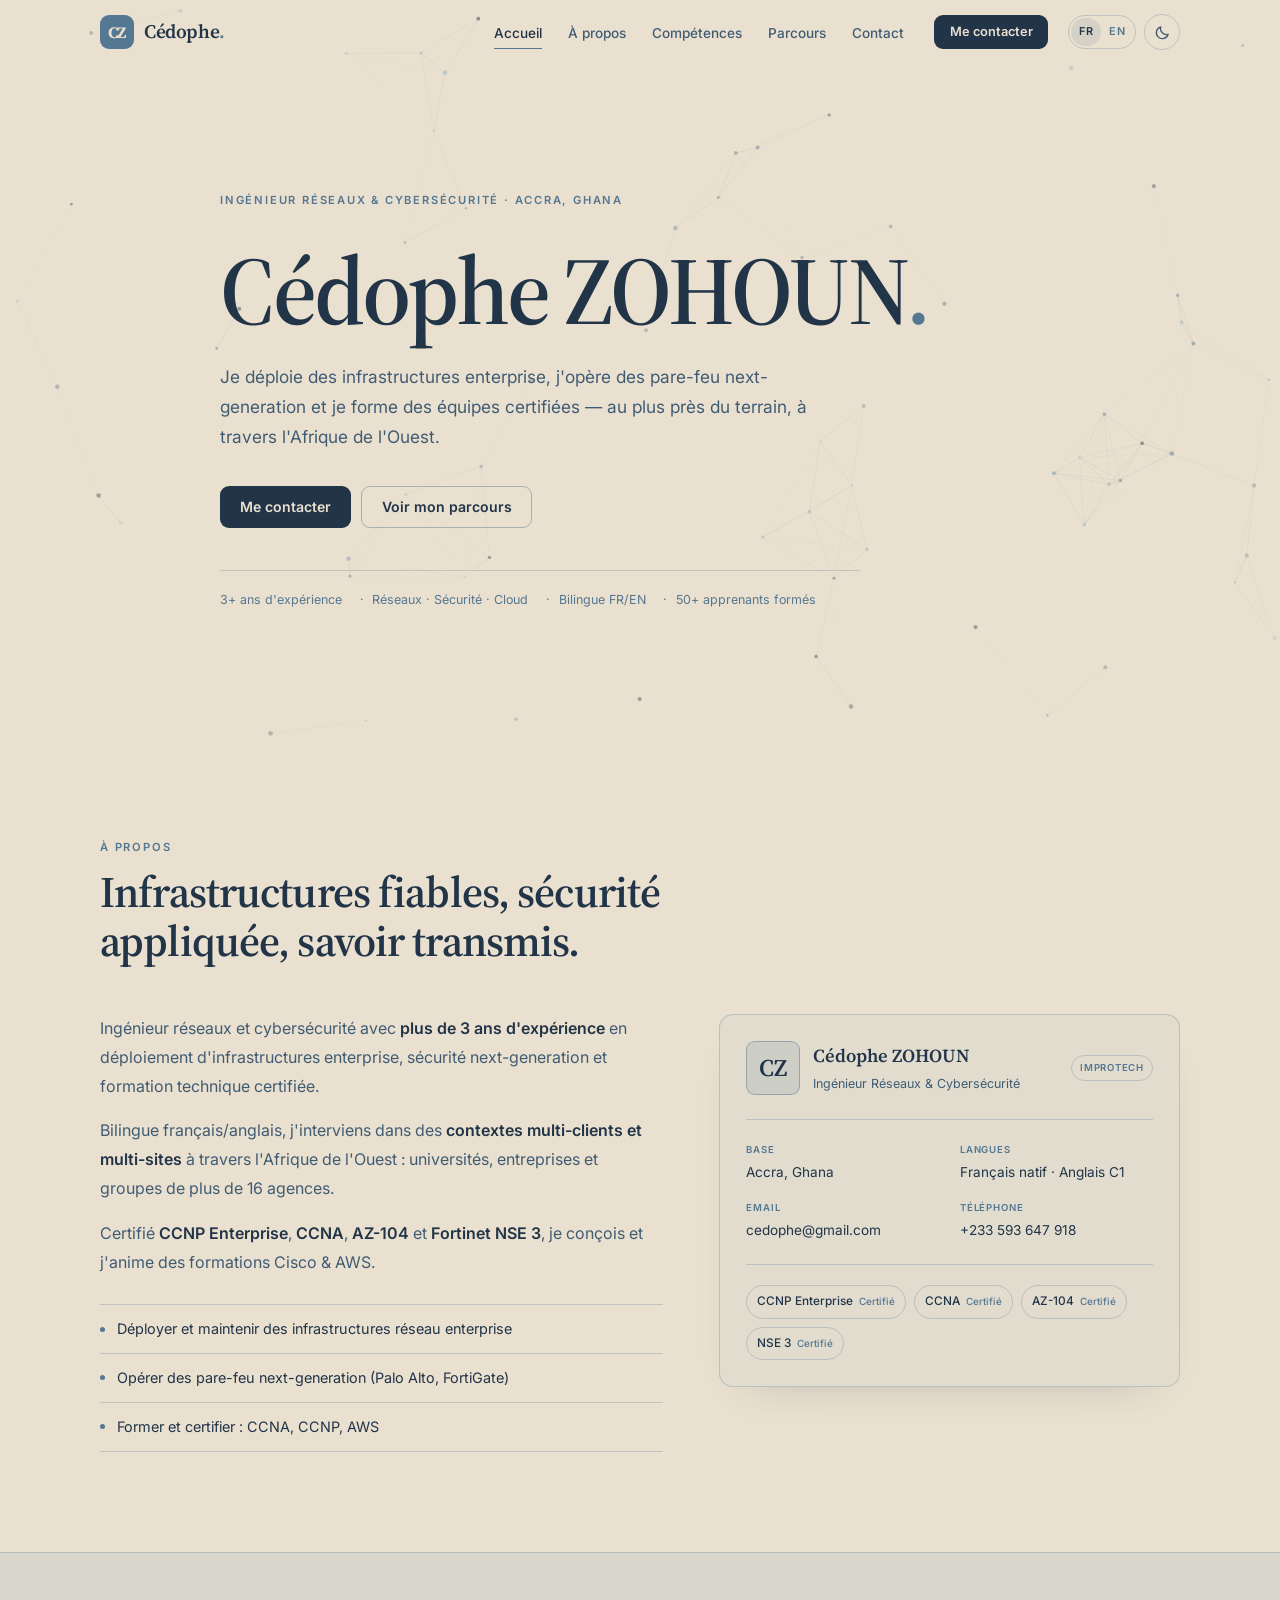
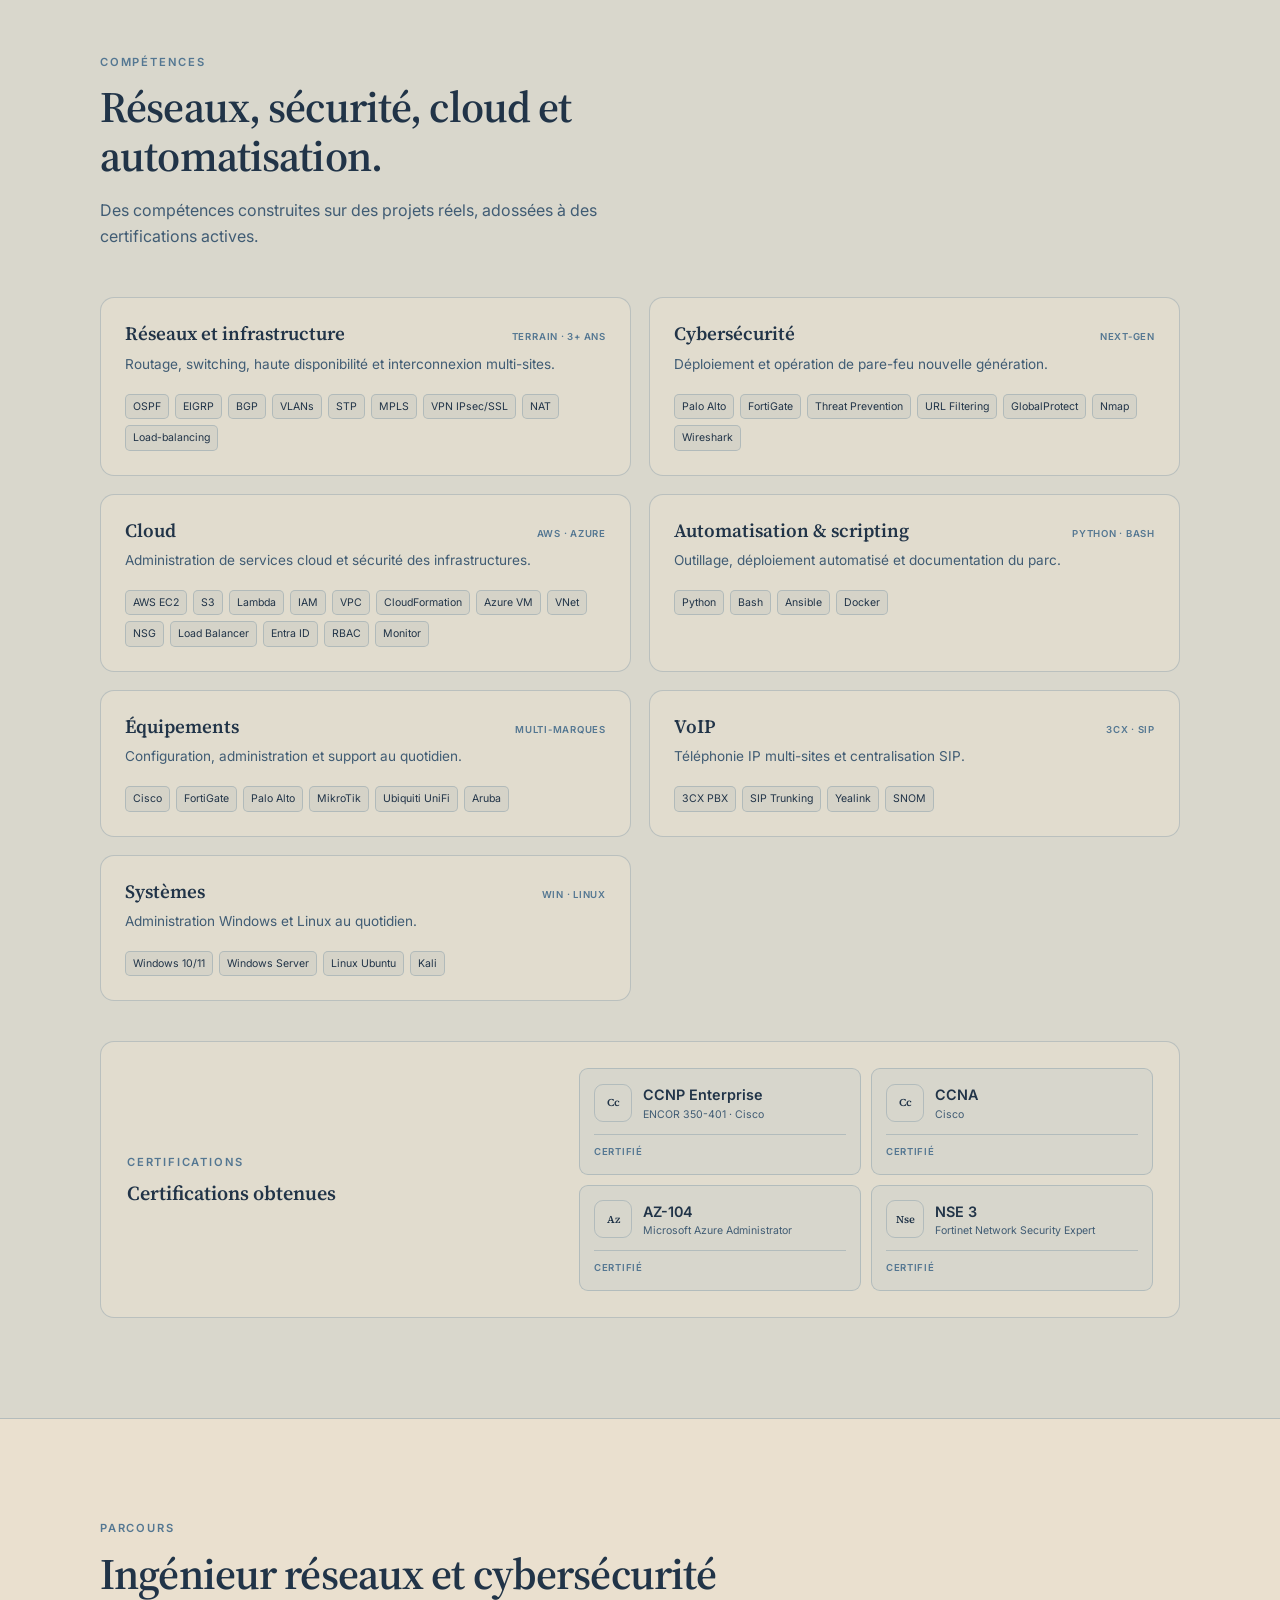
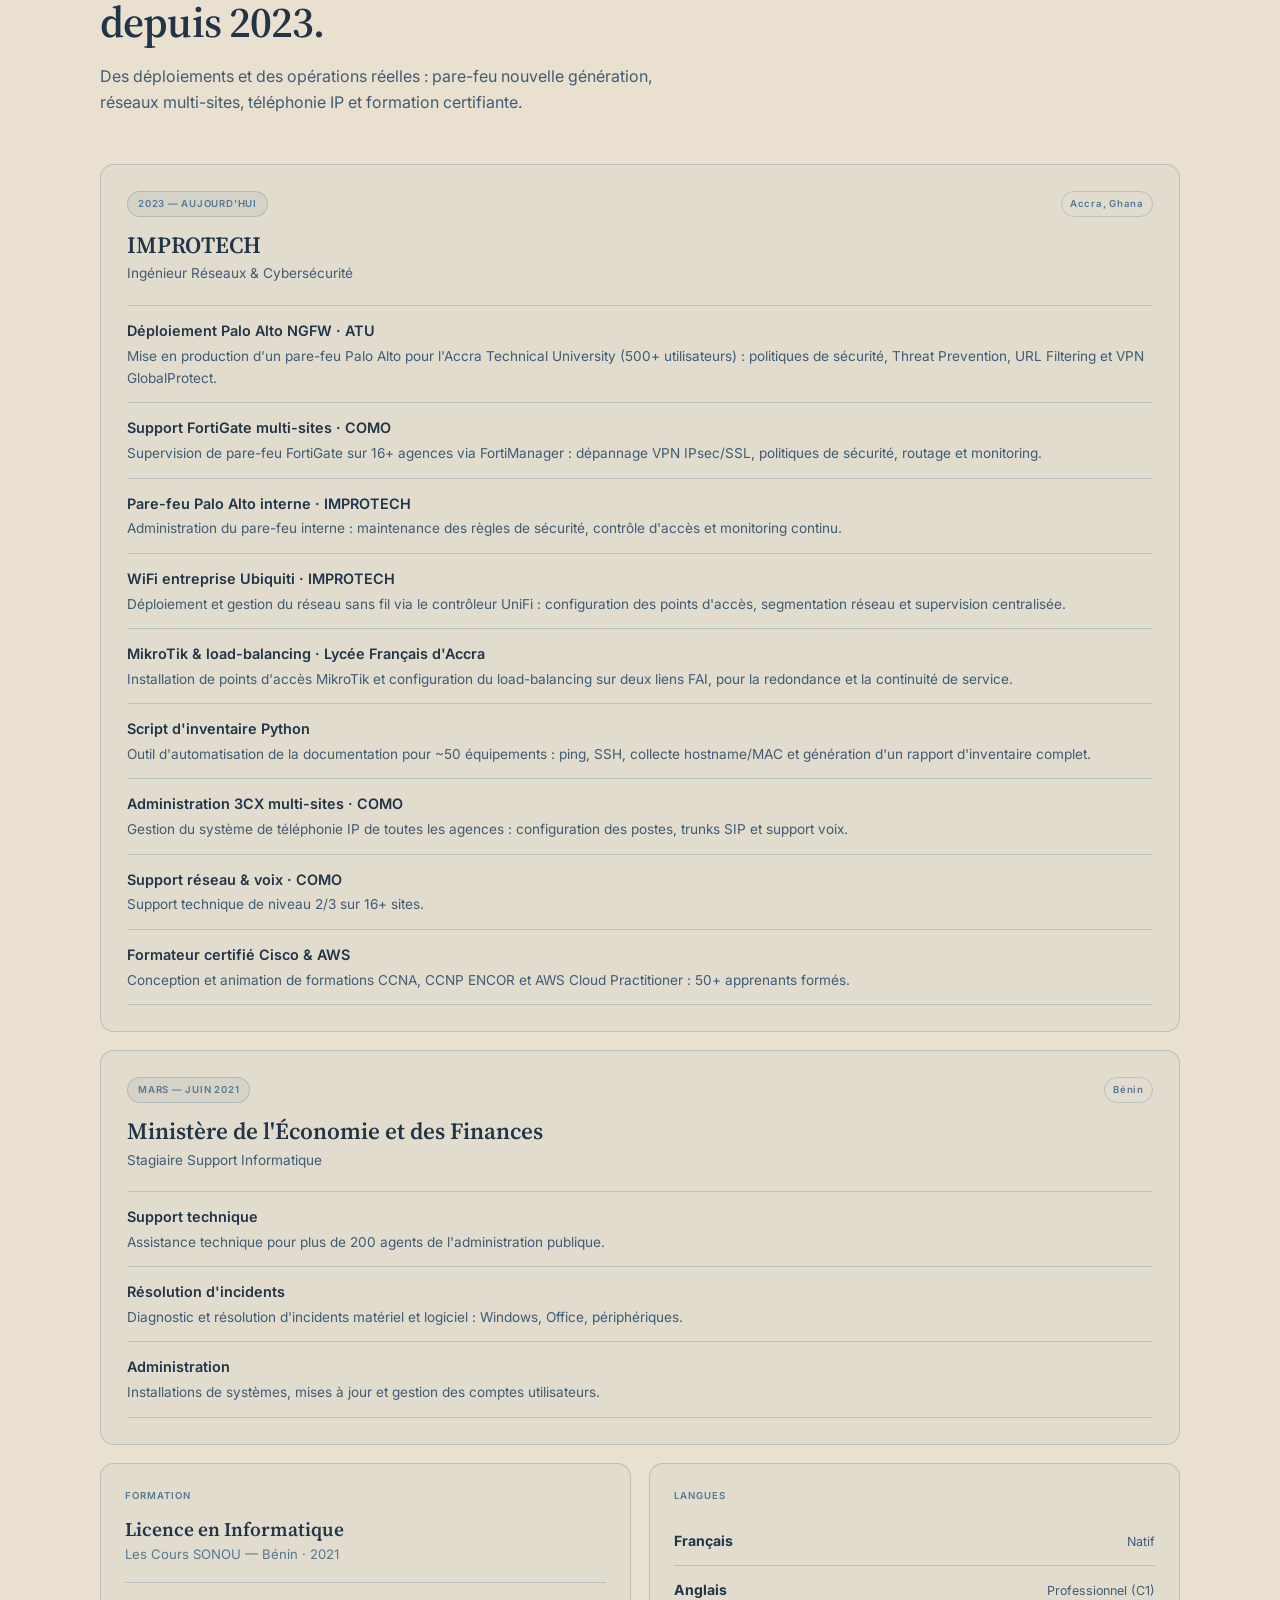
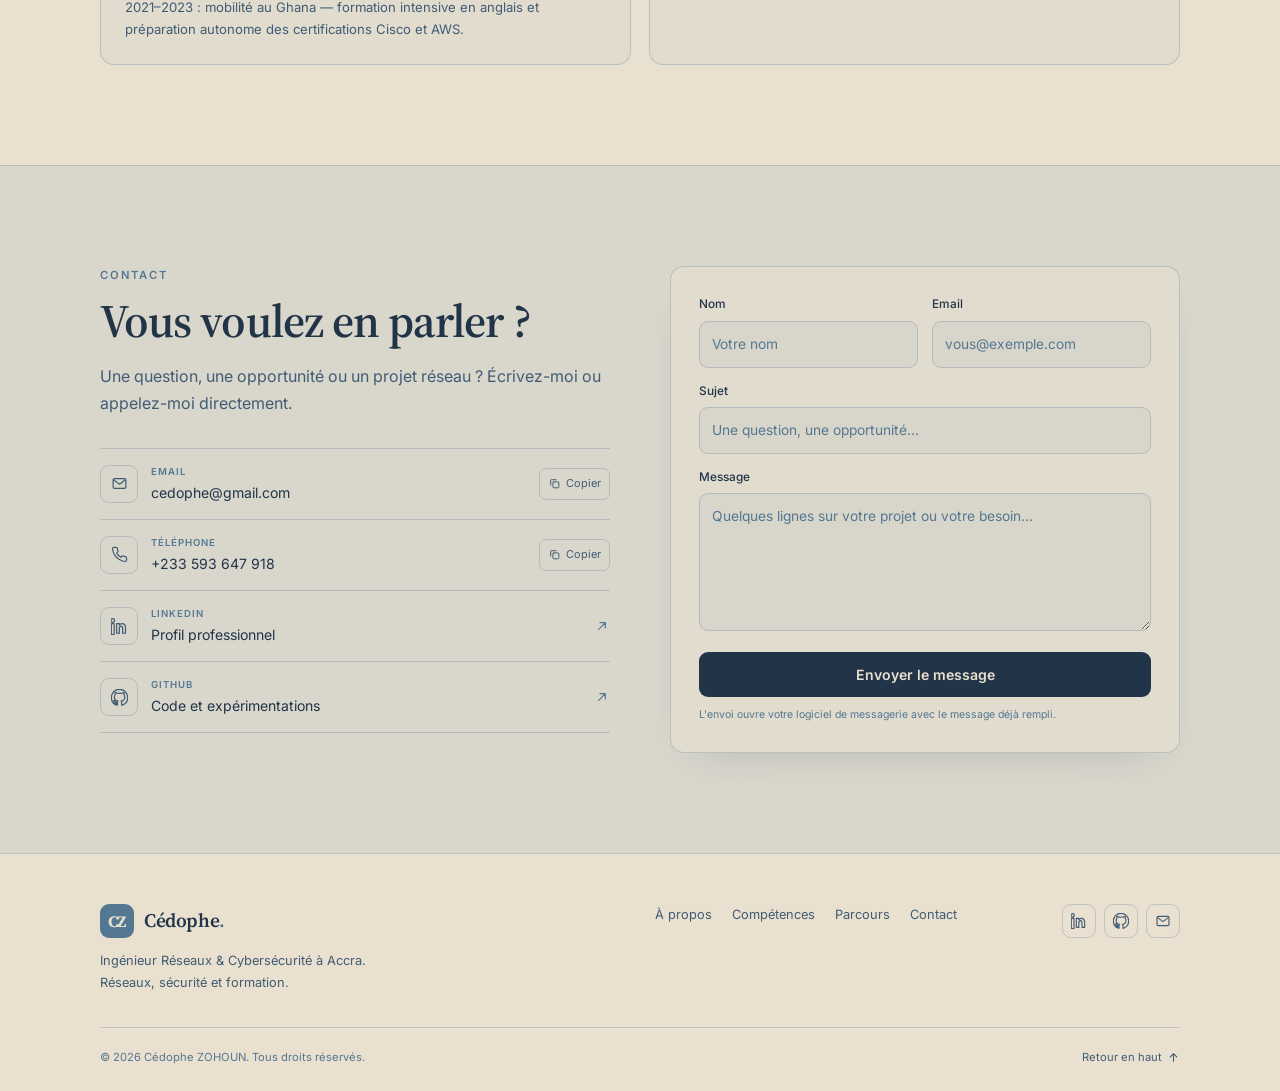
==== commit 2e55a914: "Another one" ====
--- a/index.html
+++ b/index.html
@@ -77,6 +77,7 @@
 
   <main id="contenu">
     <section class="hero" id="accueil">
+      <canvas class="hero-canvas" id="hero-network" aria-hidden="true"></canvas>
       <div class="container hero-inner">
         <p class="eyebrow reveal" data-i18n="hero.eyebrow">Ingénieur Réseaux &amp; Cybersécurité · Accra, Ghana</p>
         <h1 class="hero-title reveal">Cédophe ZOHOUN<span class="brand-dot">.</span></h1>
--- a/styles.css
+++ b/styles.css
@@ -502,13 +502,25 @@
 
 /* ---------- Hero ---------- */
 .hero {
+  position: relative;
   display: flex;
   min-height: 82svh;
   align-items: center;
   padding: 160px 0 96px;
+  overflow: hidden;
+}
+
+.hero-canvas {
+  position: absolute;
+  inset: 0;
+  width: 100%;
+  height: 100%;
+  pointer-events: none;
 }
 
 .hero-inner {
+  position: relative;
+  z-index: 1;
   max-width: 840px;
 }
 
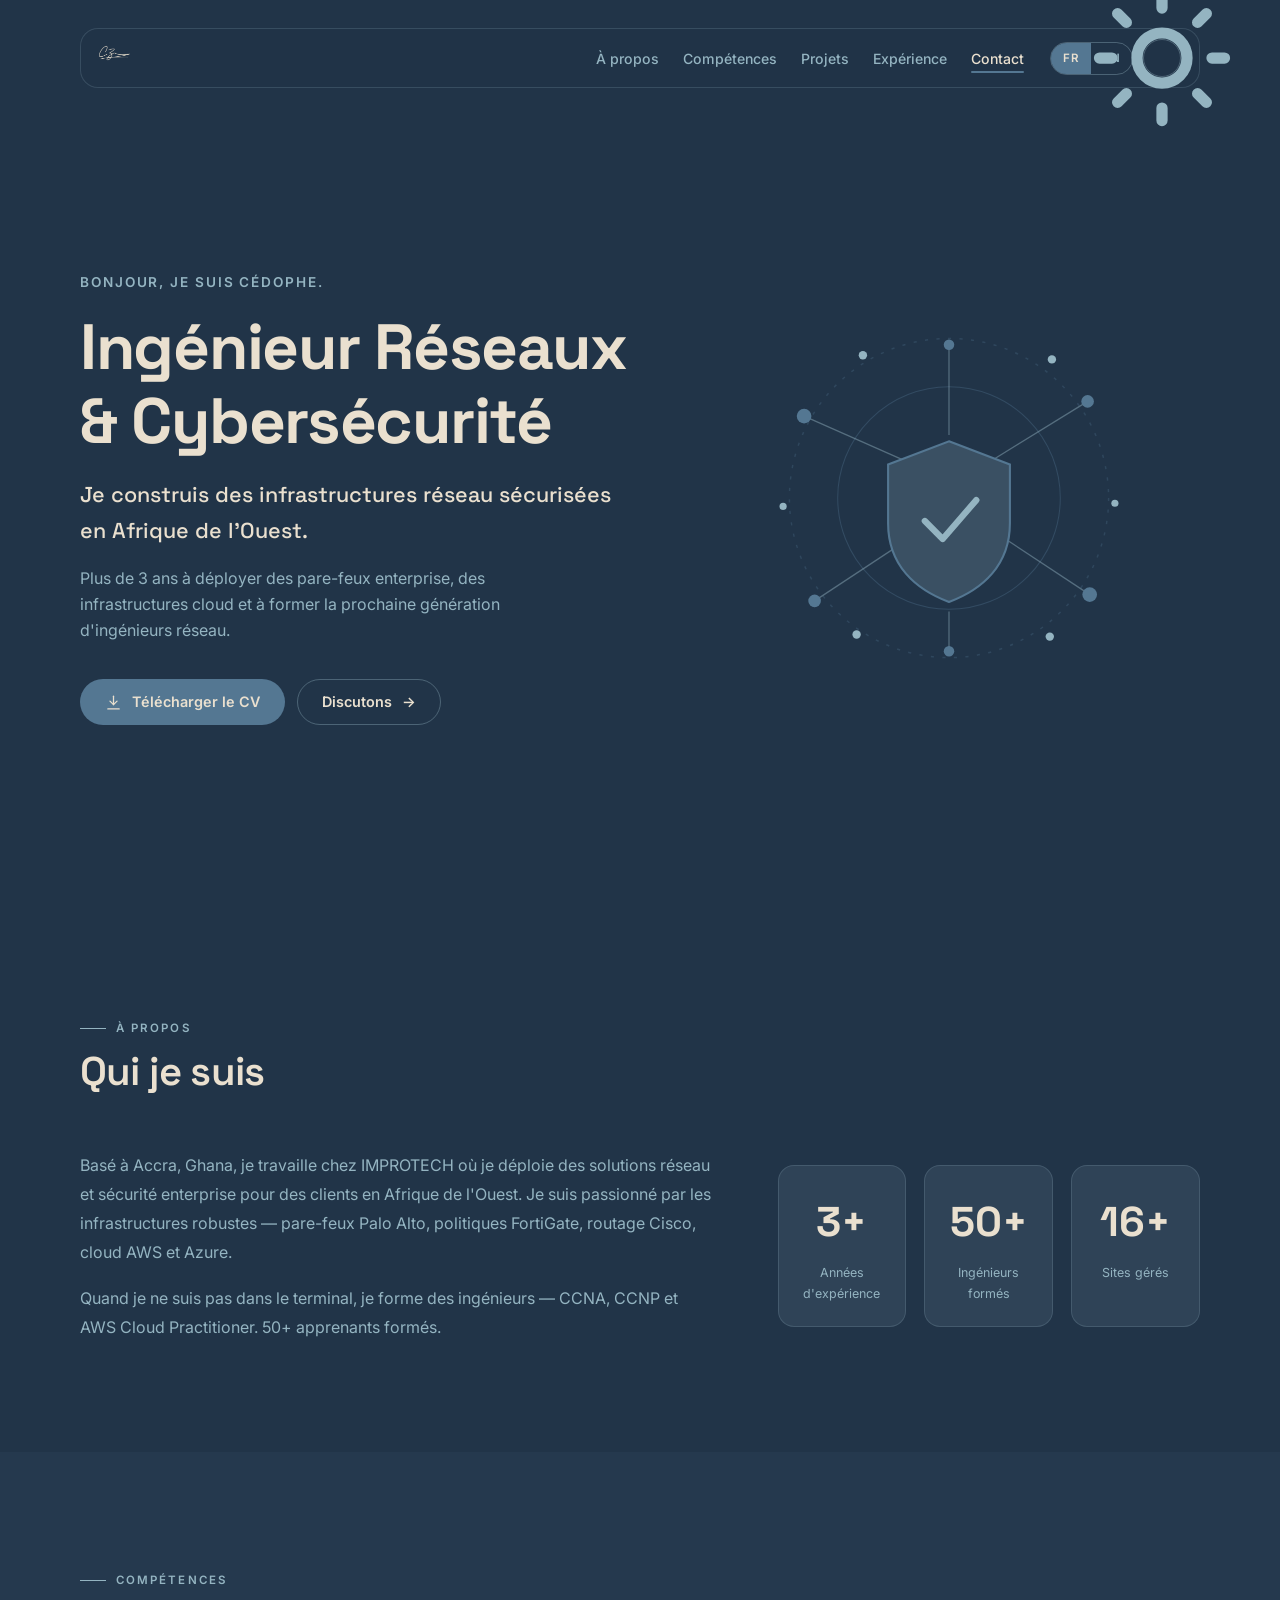
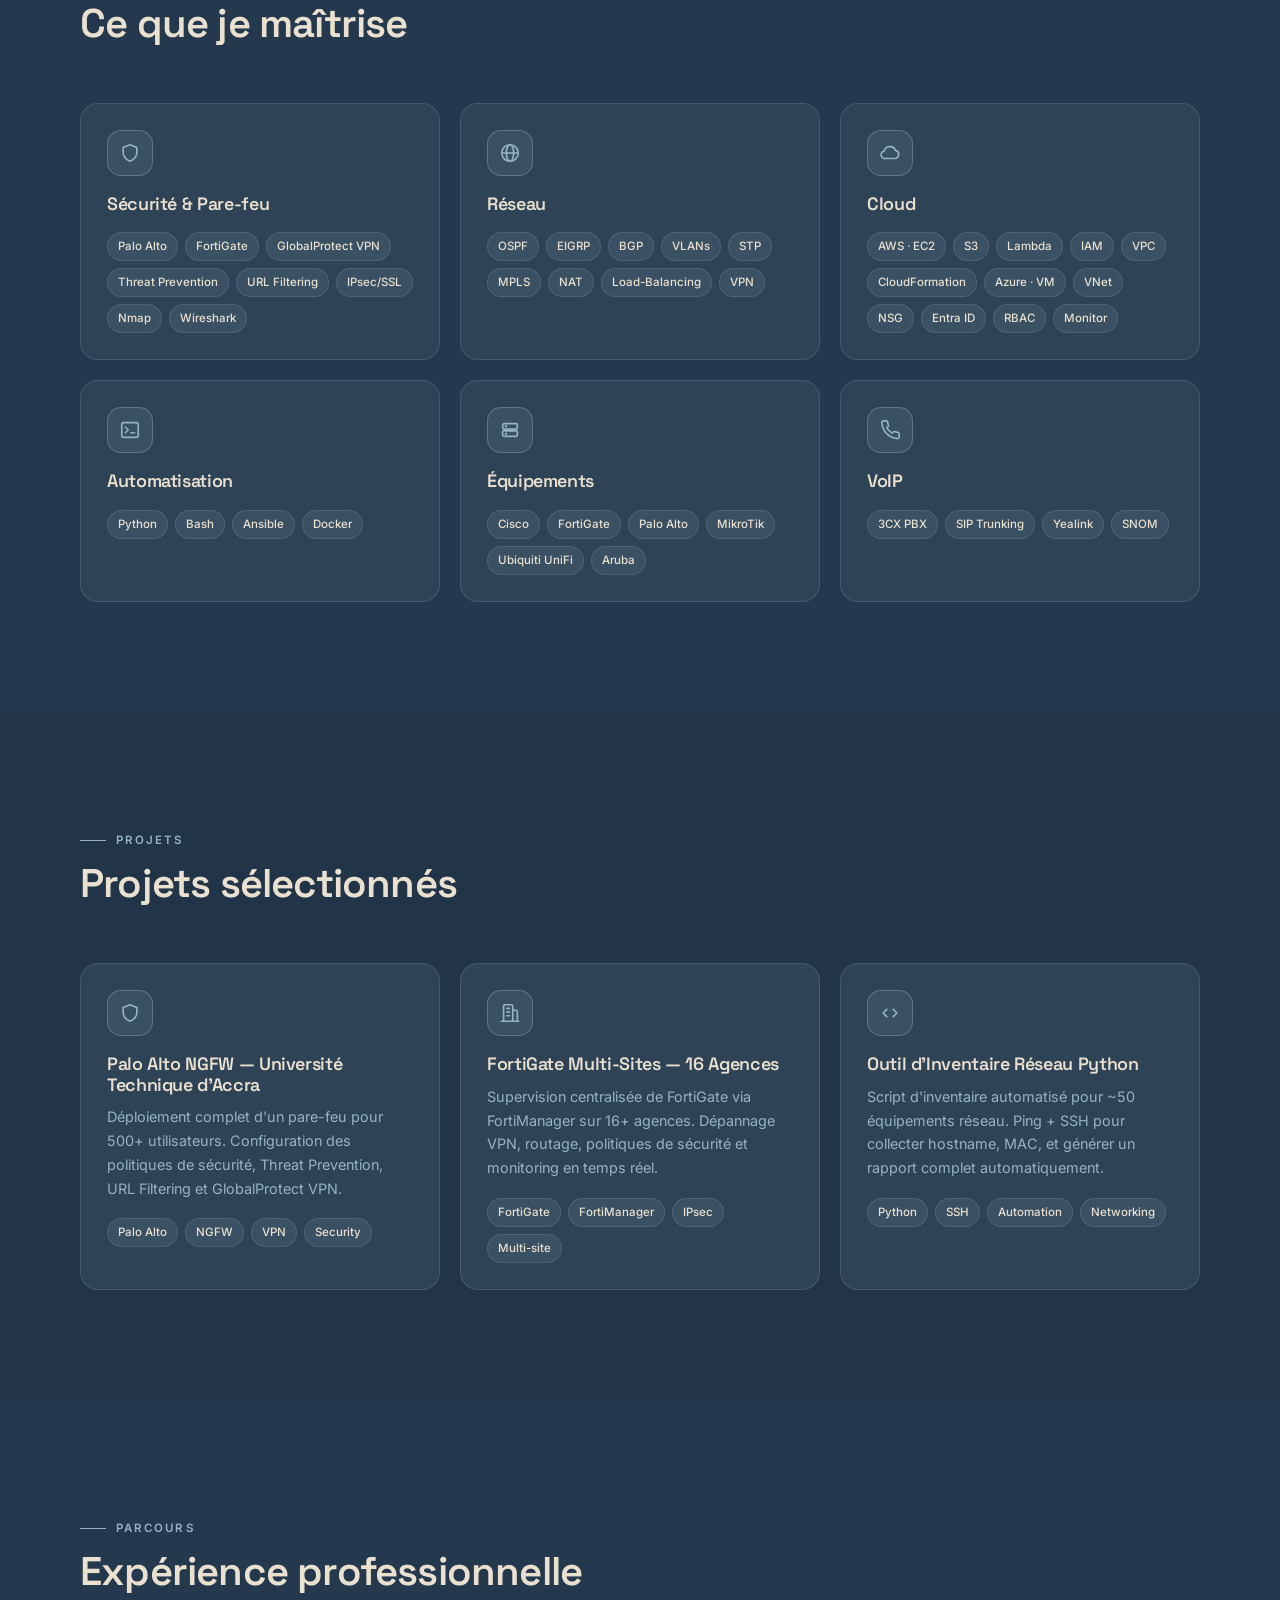
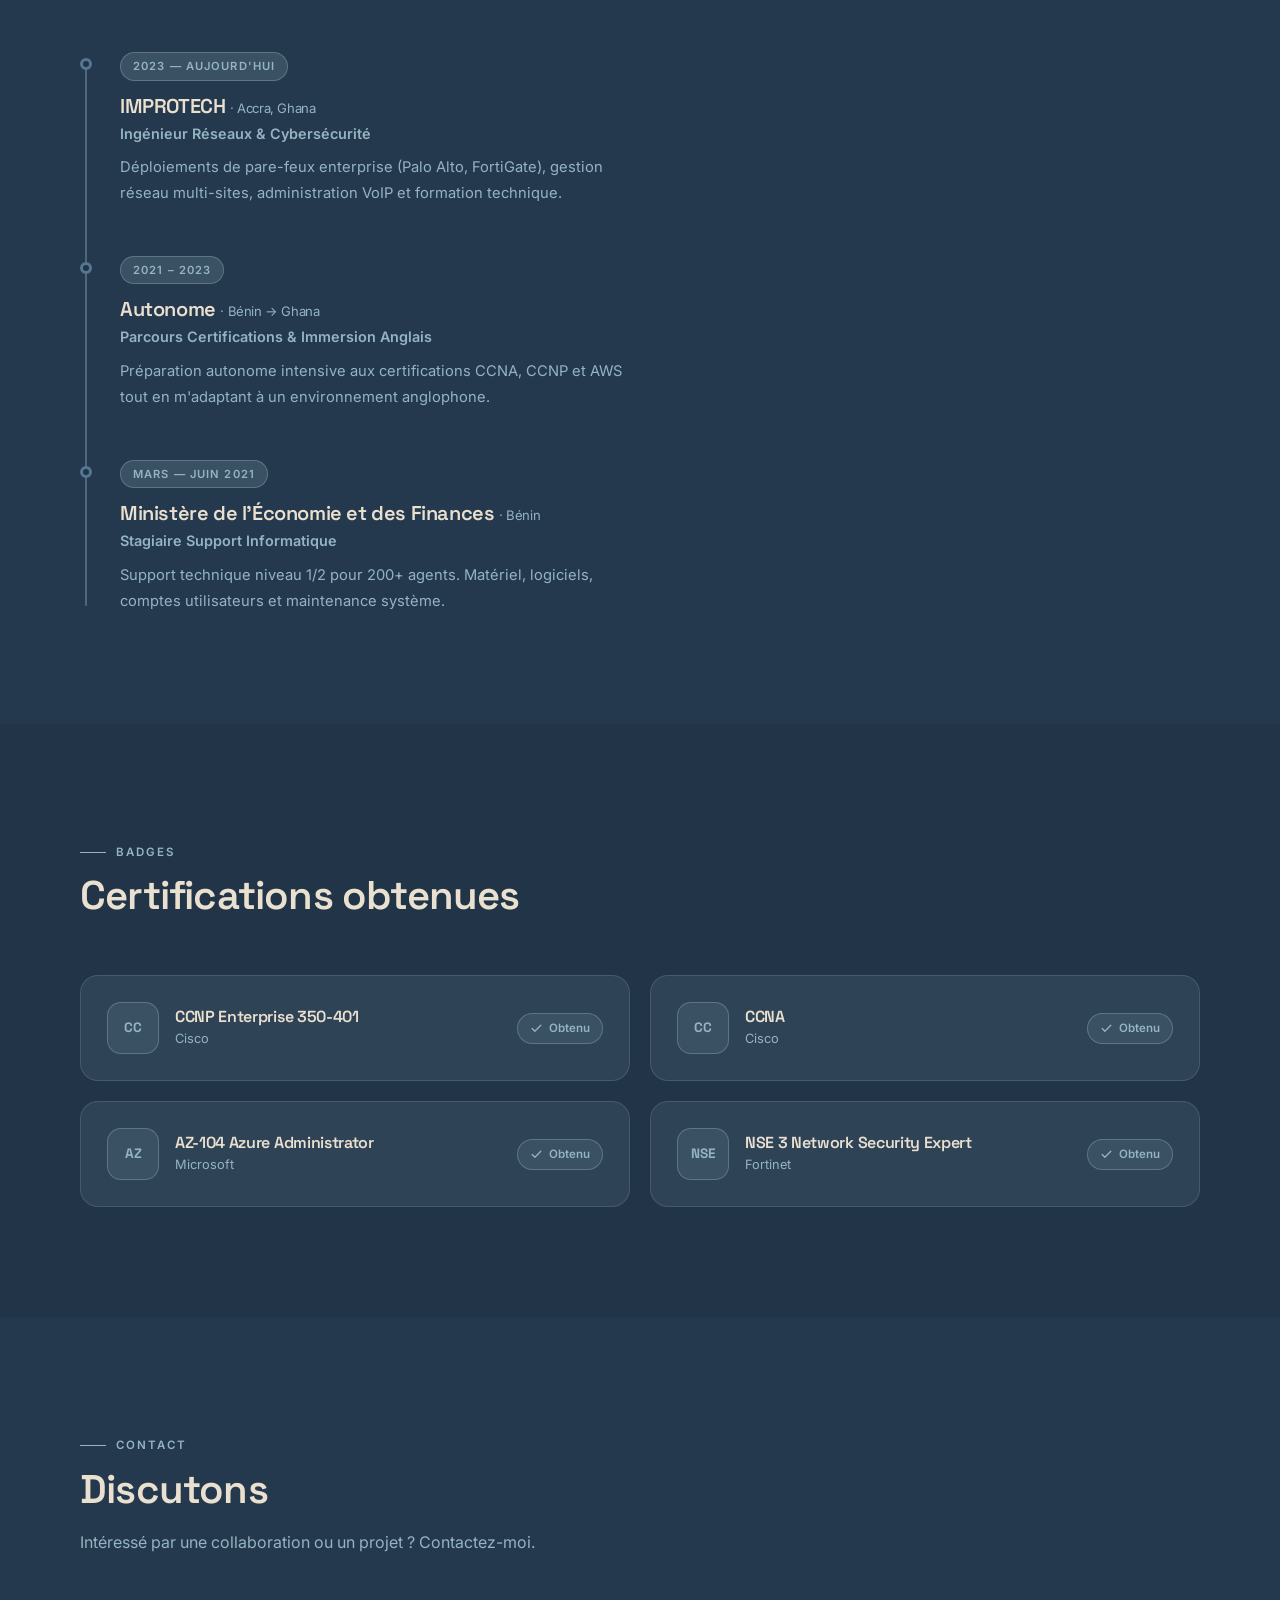
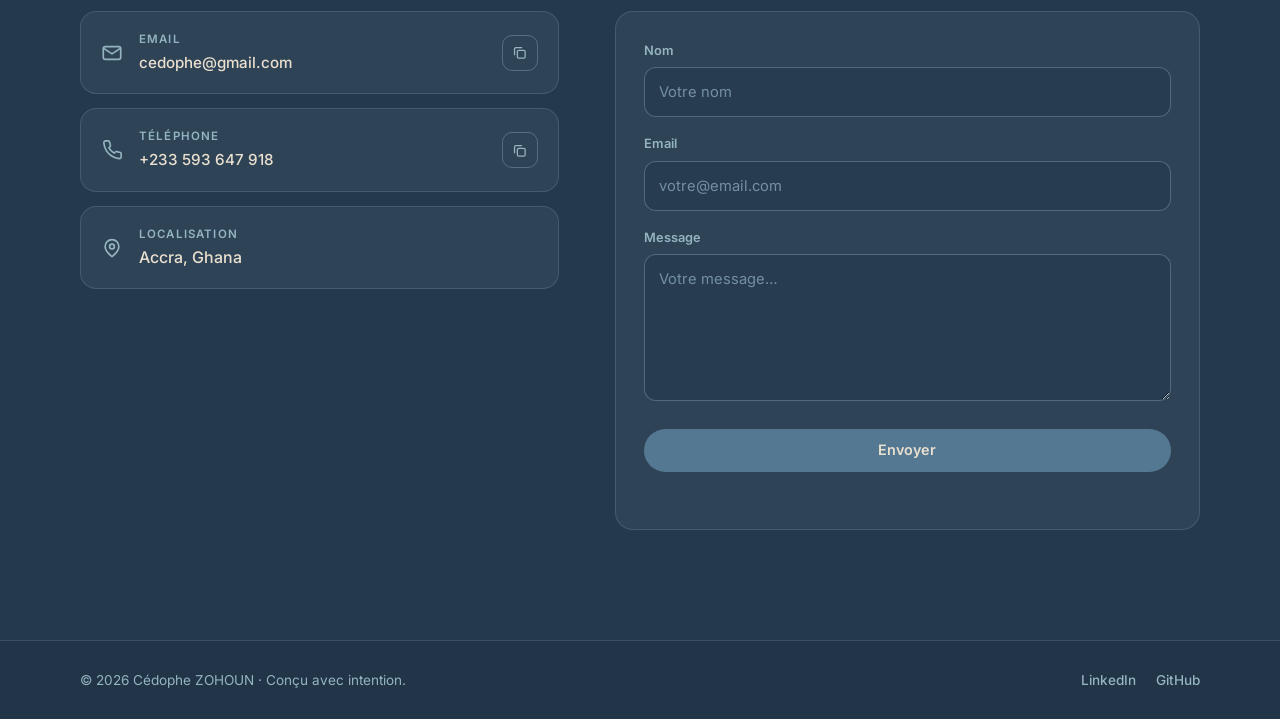
==== commit c5244112: "Another" ====
--- a/index.html
+++ b/index.html
@@ -1,572 +1,401 @@
 <!DOCTYPE html>
-<html lang="fr">
+<html lang="fr" data-theme="dark">
 <head>
   <meta charset="UTF-8">
   <meta name="viewport" content="width=device-width, initial-scale=1.0">
-  <title>Cédophe ZOHOUN | Ingénieur Réseaux &amp; Cybersécurité</title>
-  <meta name="description" content="Portfolio de Cédophe ZOHOUN, ingénieur réseaux et cybersécurité à Accra : infrastructures enterprise, pare-feu Palo Alto & FortiGate, cloud AWS & Azure, formation certifiée CCNA, CCNP, AZ-104 et NSE 3.">
-  <meta name="theme-color" id="meta-theme-color" content="#213448">
-  <meta property="og:title" content="Cédophe ZOHOUN | Ingénieur Réseaux &amp; Cybersécurité">
-  <meta property="og:description" content="Réseaux, cybersécurité, cloud AWS & Azure et formation certifiée. Le parcours et les projets de Cédophe ZOHOUN, à Accra.">
-  <meta property="og:type" content="website">
-
+  <title>Cédophe ZOHOUN — Ingénieur Réseaux & Cybersécurité</title>
+  <meta name="description" content="Ingénieur Réseaux & Cybersécurité basé à Accra, Ghana. Pare-feux enterprise, infrastructures cloud et formation d'ingénieurs réseau en Afrique de l'Ouest.">
   <link rel="icon" type="image/svg+xml" href="assets/favicon.svg">
   <link rel="preconnect" href="https://fonts.googleapis.com">
   <link rel="preconnect" href="https://fonts.gstatic.com" crossorigin>
-  <link href="https://fonts.googleapis.com/css2?family=Inter:wght@400;500;600&family=Source+Serif+4:opsz,wght@8..60,400;8..60,600&display=swap" rel="stylesheet">
-  <link rel="stylesheet" href="styles.css">
+  <link href="https://fonts.googleapis.com/css2?family=Inter:wght@400;500;600&family=Space+Grotesk:wght@500;600;700&display=swap" rel="stylesheet">
   <script>
     (function () {
-      var theme = "dark";
-      try {
-        var saved = localStorage.getItem("theme");
-        var prefersDark = window.matchMedia("(prefers-color-scheme: dark)").matches;
-        theme = saved === "light" || saved === "dark" ? saved : prefersDark ? "dark" : "light";
-      } catch (error) {
-        theme = "dark";
-      }
-      document.documentElement.dataset.theme = theme;
-      var themeColor = document.getElementById("meta-theme-color");
-      if (themeColor) {
-        themeColor.setAttribute("content", theme === "dark" ? "#213448" : "#eae0cf");
-      }
-      document.documentElement.classList.add("js");
+      var t = "dark";
+      try { t = localStorage.getItem("theme") || "dark"; } catch (e) {}
+      document.documentElement.dataset.theme = t === "light" ? "light" : "dark";
     })();
   </script>
+  <link rel="stylesheet" href="styles.css">
 </head>
 <body>
-  <a class="skip-link" href="#contenu" data-i18n="skip">Aller au contenu</a>
-
-  <header class="site-header" id="header">
-    <nav class="nav container" aria-label="Navigation principale" data-i18n-aria-label="nav.aria">
-      <a class="brand" href="#accueil" aria-label="Cédophe, retour à l'accueil" data-i18n-aria-label="brand.aria">
-        <span class="brand-mark" aria-hidden="true">CZ</span>
-        <span class="brand-text">Cédophe<span class="brand-dot">.</span></span>
-      </a>
-
-      <div class="nav-menu" id="nav-menu">
-        <ul class="nav-links">
-          <li><a href="#accueil" data-i18n="nav.home">Accueil</a></li>
-          <li><a href="#apropos" data-i18n="nav.about">À propos</a></li>
-          <li><a href="#competences" data-i18n="nav.skills">Compétences</a></li>
-          <li><a href="#projets" data-i18n="nav.projects">Parcours</a></li>
-          <li><a href="#contact" data-i18n="nav.contact">Contact</a></li>
-        </ul>
-        <a class="btn btn-primary btn-sm nav-cta" href="#contact" data-i18n="nav.cta">Me contacter</a>
-      </div>
-
-      <div class="header-controls">
-        <div class="lang-switch" role="group" aria-label="Langue" data-i18n-aria-label="lang.aria">
-          <button type="button" data-lang-button="fr" lang="fr" aria-label="Français" aria-pressed="true">FR</button>
-          <button type="button" data-lang-button="en" lang="en" aria-label="English" aria-pressed="false">EN</button>
-        </div>
-
-        <button class="icon-button theme-toggle" type="button" id="theme-toggle" aria-label="Passer au thème clair">
-          <svg class="icon-sun" viewBox="0 0 24 24" aria-hidden="true"><circle cx="12" cy="12" r="4"/><path d="M12 2v2M12 20v2M4.9 4.9l1.4 1.4M17.7 17.7l1.4 1.4M2 12h2M20 12h2M4.9 19.1l1.4-1.4M17.7 6.3l1.4-1.4"/></svg>
-          <svg class="icon-moon" viewBox="0 0 24 24" aria-hidden="true"><path d="M20 14.5A8.5 8.5 0 0 1 9.5 4a8.5 8.5 0 1 0 10.5 10.5z"/></svg>
+  <a class="skip-link" href="#main" data-fr="Aller au contenu" data-en="Skip to content">Aller au contenu</a>
+
+  <svg style="display:none" aria-hidden="true">
+    <symbol id="i-shield" viewBox="0 0 24 24" fill="none" stroke="currentColor" stroke-width="1.8" stroke-linecap="round" stroke-linejoin="round"><path d="M12 3l7.5 3v5.4c0 4.6-3.2 7.7-7.5 9.6-4.3-1.9-7.5-5-7.5-9.6V6z"/></symbol>
+    <symbol id="i-globe" viewBox="0 0 24 24" fill="none" stroke="currentColor" stroke-width="1.8" stroke-linecap="round" stroke-linejoin="round"><circle cx="12" cy="12" r="9"/><path d="M3 12h18"/><ellipse cx="12" cy="12" rx="4" ry="9"/></symbol>
+    <symbol id="i-cloud" viewBox="0 0 24 24" fill="none" stroke="currentColor" stroke-width="1.8" stroke-linecap="round" stroke-linejoin="round"><path d="M7 18h10a4.5 4.5 0 0 0 .9-8.9A6.5 6.5 0 0 0 5.6 10 3.9 3.9 0 0 0 7 18z"/></symbol>
+    <symbol id="i-terminal" viewBox="0 0 24 24" fill="none" stroke="currentColor" stroke-width="1.8" stroke-linecap="round" stroke-linejoin="round"><rect x="3" y="4" width="18" height="16" rx="2"/><path d="M7 9l3 3-3 3"/><path d="M13 15h4"/></symbol>
+    <symbol id="i-rack" viewBox="0 0 24 24" fill="none" stroke="currentColor" stroke-width="1.8" stroke-linecap="round" stroke-linejoin="round"><rect x="4" y="5" width="16" height="6" rx="1.5"/><rect x="4" y="13" width="16" height="6" rx="1.5"/><circle cx="7.5" cy="8" r="0.5" fill="currentColor"/><circle cx="7.5" cy="16" r="0.5" fill="currentColor"/></symbol>
+    <symbol id="i-phone" viewBox="0 0 24 24" fill="none" stroke="currentColor" stroke-width="1.8" stroke-linecap="round" stroke-linejoin="round"><path d="M22 16.9v2.6a1.9 1.9 0 0 1-2.1 1.9 18.9 18.9 0 0 1-8.3-2.9 18.4 18.4 0 0 1-5.6-5.6A18.9 18.9 0 0 1 3.1 4.2 1.9 1.9 0 0 1 5 2h2.6a1.9 1.9 0 0 1 1.9 1.6c.1 1 .4 1.9.7 2.8a1.9 1.9 0 0 1-.4 2L8.6 9.6a15 15 0 0 0 5.8 5.8l1.2-1.2a1.9 1.9 0 0 1 2-.4c.9.3 1.8.6 2.8.7a1.9 1.9 0 0 1 1.6 1.4z"/></symbol>
+    <symbol id="i-build" viewBox="0 0 24 24" fill="none" stroke="currentColor" stroke-width="1.8" stroke-linecap="round" stroke-linejoin="round"><path d="M5 21V4.5A1.5 1.5 0 0 1 6.5 3h7A1.5 1.5 0 0 1 15 4.5V21"/><path d="M15 9h3.5A1.5 1.5 0 0 1 20 10.5V21"/><path d="M2.5 21h19"/><path d="M8.5 7h3M8.5 11h3M8.5 15h3"/></symbol>
+    <symbol id="i-code" viewBox="0 0 24 24" fill="none" stroke="currentColor" stroke-width="1.8" stroke-linecap="round" stroke-linejoin="round"><path d="M8.5 8 4.5 12l4 4"/><path d="M15.5 8l4 4-4 4"/></symbol>
+    <symbol id="i-mail" viewBox="0 0 24 24" fill="none" stroke="currentColor" stroke-width="1.8" stroke-linecap="round" stroke-linejoin="round"><rect x="2.5" y="5" width="19" height="14" rx="2"/><path d="M3 7l9 6 9-6"/></symbol>
+    <symbol id="i-pin" viewBox="0 0 24 24" fill="none" stroke="currentColor" stroke-width="1.8" stroke-linecap="round" stroke-linejoin="round"><path d="M19.5 10.4c0 5.2-7.5 11.1-7.5 11.1S4.5 15.6 4.5 10.4a7.5 7.5 0 0 1 15 0z"/><circle cx="12" cy="10.4" r="2.6"/></symbol>
+    <symbol id="i-copy" viewBox="0 0 24 24" fill="none" stroke="currentColor" stroke-width="1.8" stroke-linecap="round" stroke-linejoin="round"><rect x="9" y="9" width="11" height="11" rx="2"/><path d="M15 5H7a2 2 0 0 0-2 2v8"/></symbol>
+    <symbol id="i-up" viewBox="0 0 24 24" fill="none" stroke="currentColor" stroke-width="2" stroke-linecap="round" stroke-linejoin="round"><path d="M12 19V5"/><path d="M5 12l7-7 7 7"/></symbol>
+    <symbol id="i-sun" viewBox="0 0 24 24" fill="none" stroke="currentColor" stroke-width="1.8" stroke-linecap="round" stroke-linejoin="round"><circle cx="12" cy="12" r="4"/><path d="M12 2v2M12 20v2M4.9 4.9l1.4 1.4M17.7 17.7l1.4 1.4M2 12h2M20 12h2M4.9 19.1l1.4-1.4M17.7 6.3l1.4-1.4"/></symbol>
+    <symbol id="i-moon" viewBox="0 0 24 24" fill="none" stroke="currentColor" stroke-width="1.8" stroke-linecap="round" stroke-linejoin="round"><path d="M20.5 14.2A8.5 8.5 0 1 1 9.8 3.5a7 7 0 0 0 10.7 10.7z"/></symbol>
+    <symbol id="i-download" viewBox="0 0 24 24" fill="none" stroke="currentColor" stroke-width="1.8" stroke-linecap="round" stroke-linejoin="round"><path d="M12 3v12"/><path d="M7 10l5 5 5-5"/><path d="M4 21h16"/></symbol>
+    <symbol id="i-check" viewBox="0 0 24 24" fill="none" stroke="currentColor" stroke-width="2.4" stroke-linecap="round" stroke-linejoin="round"><path d="M20 6 9 17l-5-5"/></symbol>
+  </svg>
+
+  <header class="site-header" id="site-header">
+    <div class="container">
+      <nav class="nav-bar" aria-label="Navigation" data-fr-aria="Navigation" data-en-aria="Navigation">
+        <a class="brand" href="#home" aria-label="Cédophe, retour à l'accueil" data-fr-aria="Cédophe, retour à l'accueil" data-en-aria="Cédophe, back to home">
+          <img class="brand-logo logo-light" src="assets/logo-light.png" width="33" height="36" alt="Cédophe" loading="eager">
+          <img class="brand-logo logo-dark" src="assets/logo-dark.png" width="33" height="36" alt="Cédophe" loading="eager">
+        </a>
+
+        <div class="nav-menu" id="nav-menu">
+          <ul class="nav-links">
+            <li><a href="#about" data-spy-link data-fr="À propos" data-en="About">À propos</a></li>
+            <li><a href="#skills" data-spy-link data-fr="Compétences" data-en="Skills">Compétences</a></li>
+            <li><a href="#projects" data-spy-link data-fr="Projets" data-en="Projects">Projets</a></li>
+            <li><a href="#experience" data-spy-link data-fr="Expérience" data-en="Experience">Expérience</a></li>
+            <li><a href="#contact" data-spy-link data-fr="Contact" data-en="Contact">Contact</a></li>
+          </ul>
+
+          <div class="nav-extra">
+            <div class="lang-switch" role="group" aria-label="Langue" data-fr-aria="Langue" data-en-aria="Language">
+              <button type="button" data-set-lang="fr" aria-pressed="true">FR</button>
+              <button type="button" data-set-lang="en" aria-pressed="false">EN</button>
+            </div>
+            <button class="icon-button" type="button" id="theme-toggle" aria-label="Changer de thème" data-fr-aria="Changer de thème" data-en-aria="Toggle theme">
+              <svg class="icon-sun" aria-hidden="true"><use href="#i-sun"/></svg>
+              <svg class="icon-moon" aria-hidden="true"><use href="#i-moon"/></svg>
+            </button>
+          </div>
+        </div>
+
+        <button class="burger" type="button" id="burger" aria-expanded="false" aria-controls="nav-menu" aria-label="Menu" data-fr-aria="Menu" data-en-aria="Menu">
+          <span></span><span></span><span></span>
         </button>
-
-        <button class="nav-toggle" type="button" aria-expanded="false" aria-controls="nav-menu" aria-label="Ouvrir le menu">
-          <span class="nav-toggle-bar"></span>
-          <span class="nav-toggle-bar"></span>
-          <span class="nav-toggle-bar"></span>
-        </button>
-      </div>
-    </nav>
+      </nav>
+    </div>
   </header>
 
-  <main id="contenu">
-    <section class="hero" id="accueil">
-      <canvas class="hero-canvas" id="hero-network" aria-hidden="true"></canvas>
-      <div class="container hero-inner">
-        <p class="eyebrow reveal" data-i18n="hero.eyebrow">Ingénieur Réseaux &amp; Cybersécurité · Accra, Ghana</p>
-        <h1 class="hero-title reveal">Cédophe ZOHOUN<span class="brand-dot">.</span></h1>
-        <p class="hero-lead reveal" data-i18n="hero.lead">Je déploie des infrastructures enterprise, j'opère des pare-feu next-generation et je forme des équipes certifiées — au plus près du terrain, à travers l'Afrique de l'Ouest.</p>
-
-        <div class="hero-actions reveal">
-          <a class="btn btn-primary" href="#contact" data-i18n="hero.ctaContact">Me contacter</a>
-          <a class="btn btn-secondary" href="#projets" data-i18n="hero.ctaProjects">Voir mon parcours</a>
-        </div>
-
-        <ul class="hero-meta reveal">
-          <li data-i18n="hero.metaExperience">3+ ans d'expérience</li>
-          <li data-i18n="hero.metaDomains">Réseaux · Sécurité · Cloud</li>
-          <li data-i18n="hero.metaLanguages">Bilingue FR/EN</li>
-          <li data-i18n="hero.metaTrainees">50+ apprenants formés</li>
-        </ul>
-      </div>
-    </section>
-
-    <section class="section" id="apropos">
-      <div class="container">
-        <header class="section-head reveal">
-          <p class="eyebrow" data-i18n="about.eyebrow">À propos</p>
-          <h2 data-i18n="about.title">Infrastructures fiables, sécurité appliquée, savoir transmis.</h2>
-        </header>
-
+  <main id="main">
+    <section class="hero" id="home">
+      <div class="container hero-grid">
+        <div class="hero-copy">
+          <p class="kicker reveal" data-fr="Bonjour, je suis Cédophe." data-en="Hey, I'm Cédophe.">Bonjour, je suis Cédophe.</p>
+          <h1 class="reveal" data-fr="Ingénieur Réseaux &amp; Cybersécurité" data-en="Network &amp; Cybersecurity Engineer">Ingénieur Réseaux &amp; Cybersécurité</h1>
+          <p class="hero-lead reveal" data-fr="Je construis des infrastructures réseau sécurisées en Afrique de l'Ouest." data-en="I build secure, resilient networks across West Africa.">Je construis des infrastructures réseau sécurisées en Afrique de l'Ouest.</p>
+          <p class="hero-sub reveal" data-fr="Plus de 3 ans à déployer des pare-feux enterprise, des infrastructures cloud et à former la prochaine génération d'ingénieurs réseau." data-en="3+ years deploying enterprise firewalls, cloud infrastructure and training the next generation of network engineers.">Plus de 3 ans à déployer des pare-feux enterprise, des infrastructures cloud et à former la prochaine génération d'ingénieurs réseau.</p>
+          <div class="hero-actions reveal">
+            <a class="btn btn-primary" href="assets/cv.pdf">
+              <svg class="icon icon-sm" aria-hidden="true"><use href="#i-download"/></svg>
+              <span data-fr="Télécharger le CV" data-en="Download CV">Télécharger le CV</span>
+            </a>
+            <a class="btn btn-secondary" href="#contact">
+              <span data-fr="Discutons" data-en="Let's talk">Discutons</span>
+              <span class="arrow" aria-hidden="true">→</span>
+            </a>
+          </div>
+        </div>
+
+        <div class="hero-visual reveal">
+          <svg class="hero-art" viewBox="0 0 400 400" role="img" aria-hidden="true" focusable="false">
+            <circle cx="200" cy="200" r="152" fill="none" stroke="var(--accent)" stroke-opacity="0.28" stroke-width="1.4" stroke-dasharray="3 8"/>
+            <circle cx="200" cy="200" r="106" fill="none" stroke="var(--accent)" stroke-opacity="0.35" stroke-width="1"/>
+            <g stroke="var(--sub)" stroke-opacity="0.45" stroke-width="1.2">
+              <line x1="62" y1="122" x2="175" y2="172"/>
+              <line x1="332" y1="108" x2="238" y2="166"/>
+              <line x1="72" y1="298" x2="172" y2="232"/>
+              <line x1="334" y1="292" x2="240" y2="230"/>
+              <line x1="200" y1="54" x2="200" y2="140"/>
+              <line x1="200" y1="346" x2="200" y2="308"/>
+            </g>
+            <g fill="var(--accent)">
+              <circle cx="62" cy="122" r="7"/>
+              <circle cx="332" cy="108" r="6"/>
+              <circle cx="72" cy="298" r="6"/>
+              <circle cx="334" cy="292" r="7"/>
+              <circle cx="200" cy="54" r="5"/>
+              <circle cx="200" cy="346" r="5"/>
+            </g>
+            <g fill="var(--sub)">
+              <circle cx="118" cy="64" r="4"/>
+              <circle cx="298" cy="68" r="4"/>
+              <circle cx="112" cy="330" r="4"/>
+              <circle cx="296" cy="332" r="4"/>
+              <circle cx="42" cy="208" r="3.4"/>
+              <circle cx="358" cy="205" r="3.4"/>
+            </g>
+            <g class="hero-shield">
+              <path d="M200 146 L258 168 V224 C258 264 232 287 200 299 C168 287 142 264 142 224 V168 Z" fill="var(--surface-2)" stroke="var(--accent)" stroke-width="2"/>
+              <path d="M177 222 L194 239 L226 202" fill="none" stroke="var(--sub)" stroke-width="6" stroke-linecap="round" stroke-linejoin="round"/>
+            </g>
+          </svg>
+        </div>
+      </div>
+    </section>
+
+    <section class="section" id="about">
+      <div class="container">
+        <header class="section-head reveal">
+          <p class="eyebrow" data-fr="À propos" data-en="About">À propos</p>
+          <h2 data-fr="Qui je suis" data-en="Who I am">Qui je suis</h2>
+        </header>
         <div class="about-grid">
-          <div class="about-copy">
-            <p class="reveal" data-i18n-html="about.p1">Ingénieur réseaux et cybersécurité avec <strong>plus de 3 ans d'expérience</strong> en déploiement d'infrastructures enterprise, sécurité next-generation et formation technique certifiée.</p>
-            <p class="reveal" data-i18n-html="about.p2">Bilingue français/anglais, j'interviens dans des <strong>contextes multi-clients et multi-sites</strong> à travers l'Afrique de l'Ouest : universités, entreprises et réseaux de plus de 16 agences.</p>
-            <p class="reveal" data-i18n-html="about.p3">Certifié <strong>CCNP Enterprise</strong>, <strong>CCNA</strong>, <strong>AZ-104</strong> et <strong>Fortinet NSE 3</strong>, je conçois et j'anime des formations Cisco &amp; AWS.</p>
-
-            <ul class="focus-list reveal">
-              <li data-i18n="about.focus1">Déployer et maintenir des infrastructures réseau enterprise</li>
-              <li data-i18n="about.focus2">Opérer des pare-feu next-generation (Palo Alto, FortiGate)</li>
-              <li data-i18n="about.focus3">Former et certifier : CCNA, CCNP, AWS</li>
-            </ul>
+          <div class="about-copy reveal">
+            <p data-fr="Basé à Accra, Ghana, je travaille chez IMPROTECH où je déploie des solutions réseau et sécurité enterprise pour des clients en Afrique de l'Ouest. Je suis passionné par les infrastructures robustes — pare-feux Palo Alto, politiques FortiGate, routage Cisco, cloud AWS et Azure." data-en="Based in Accra, Ghana, I work at IMPROTECH where I deploy enterprise-grade network and security solutions for clients across West Africa. I'm passionate about building infrastructure that just works — Palo Alto firewalls, FortiGate policies, Cisco routing, cloud on AWS and Azure.">Basé à Accra, Ghana, je travaille chez IMPROTECH où je déploie des solutions réseau et sécurité enterprise pour des clients en Afrique de l'Ouest. Je suis passionné par les infrastructures robustes — pare-feux Palo Alto, politiques FortiGate, routage Cisco, cloud AWS et Azure.</p>
+            <p data-fr="Quand je ne suis pas dans le terminal, je forme des ingénieurs — CCNA, CCNP et AWS Cloud Practitioner. 50+ apprenants formés." data-en="When I'm not on the terminal, I'm training engineers — CCNA, CCNP, and AWS Cloud Practitioner. 50+ learners and counting.">Quand je ne suis pas dans le terminal, je forme des ingénieurs — CCNA, CCNP et AWS Cloud Practitioner. 50+ apprenants formés.</p>
           </div>
-
-          <aside class="profile-card reveal" aria-label="Fiche profil de Cédophe ZOHOUN" data-i18n-aria-label="profile.aria">
-            <div class="profile-head">
-              <div class="profile-avatar" aria-hidden="true">CZ</div>
-              <div>
-                <h3>Cédophe ZOHOUN</h3>
-                <p data-i18n="profile.role">Ingénieur Réseaux &amp; Cybersécurité</p>
+          <div class="stats reveal">
+            <div class="stat">
+              <span class="stat-number" data-count="3" data-suffix="+">3+</span>
+              <span class="stat-label" data-fr="Années d'expérience" data-en="Years of experience">Années d'expérience</span>
+            </div>
+            <div class="stat">
+              <span class="stat-number" data-count="50" data-suffix="+">50+</span>
+              <span class="stat-label" data-fr="Ingénieurs formés" data-en="Engineers trained">Ingénieurs formés</span>
+            </div>
+            <div class="stat">
+              <span class="stat-number" data-count="16" data-suffix="+">16+</span>
+              <span class="stat-label" data-fr="Sites gérés" data-en="Sites managed">Sites gérés</span>
+            </div>
+          </div>
+        </div>
+      </div>
+    </section>
+
+    <section class="section section-alt" id="skills">
+      <div class="container">
+        <header class="section-head reveal">
+          <p class="eyebrow" data-fr="Compétences" data-en="Skills">Compétences</p>
+          <h2 data-fr="Ce que je maîtrise" data-en="What I work with">Ce que je maîtrise</h2>
+        </header>
+        <div class="cards-grid skills-grid">
+          <article class="card skill-card reveal">
+            <div class="card-icon"><svg class="icon" aria-hidden="true"><use href="#i-shield"/></svg></div>
+            <h3 data-fr="Sécurité &amp; Pare-feu" data-en="Security &amp; Firewall">Sécurité &amp; Pare-feu</h3>
+            <ul class="chips">
+              <li>Palo Alto</li><li>FortiGate</li><li>GlobalProtect VPN</li><li>Threat Prevention</li><li>URL Filtering</li><li>IPsec/SSL</li><li>Nmap</li><li>Wireshark</li>
+            </ul>
+          </article>
+          <article class="card skill-card reveal">
+            <div class="card-icon"><svg class="icon" aria-hidden="true"><use href="#i-globe"/></svg></div>
+            <h3 data-fr="Réseau" data-en="Networking">Réseau</h3>
+            <ul class="chips">
+              <li>OSPF</li><li>EIGRP</li><li>BGP</li><li>VLANs</li><li>STP</li><li>MPLS</li><li>NAT</li><li>Load-Balancing</li><li>VPN</li>
+            </ul>
+          </article>
+          <article class="card skill-card reveal">
+            <div class="card-icon"><svg class="icon" aria-hidden="true"><use href="#i-cloud"/></svg></div>
+            <h3 data-fr="Cloud" data-en="Cloud">Cloud</h3>
+            <ul class="chips">
+              <li>AWS · EC2</li><li>S3</li><li>Lambda</li><li>IAM</li><li>VPC</li><li>CloudFormation</li><li>Azure · VM</li><li>VNet</li><li>NSG</li><li>Entra ID</li><li>RBAC</li><li>Monitor</li>
+            </ul>
+          </article>
+          <article class="card skill-card reveal">
+            <div class="card-icon"><svg class="icon" aria-hidden="true"><use href="#i-terminal"/></svg></div>
+            <h3 data-fr="Automatisation" data-en="Automation">Automatisation</h3>
+            <ul class="chips">
+              <li>Python</li><li>Bash</li><li>Ansible</li><li>Docker</li>
+            </ul>
+          </article>
+          <article class="card skill-card reveal">
+            <div class="card-icon"><svg class="icon" aria-hidden="true"><use href="#i-rack"/></svg></div>
+            <h3 data-fr="Équipements" data-en="Equipment">Équipements</h3>
+            <ul class="chips">
+              <li>Cisco</li><li>FortiGate</li><li>Palo Alto</li><li>MikroTik</li><li>Ubiquiti UniFi</li><li>Aruba</li>
+            </ul>
+          </article>
+          <article class="card skill-card reveal">
+            <div class="card-icon"><svg class="icon" aria-hidden="true"><use href="#i-phone"/></svg></div>
+            <h3>VoIP</h3>
+            <ul class="chips">
+              <li>3CX PBX</li><li>SIP Trunking</li><li>Yealink</li><li>SNOM</li>
+            </ul>
+          </article>
+        </div>
+      </div>
+    </section>
+
+    <section class="section" id="projects">
+      <div class="container">
+        <header class="section-head reveal">
+          <p class="eyebrow" data-fr="Projets" data-en="Projects">Projets</p>
+          <h2 data-fr="Projets sélectionnés" data-en="Selected projects">Projets sélectionnés</h2>
+        </header>
+        <div class="cards-grid projects-grid">
+          <article class="card project-card reveal">
+            <div class="card-icon"><svg class="icon" aria-hidden="true"><use href="#i-shield"/></svg></div>
+            <h3 data-fr="Palo Alto NGFW — Université Technique d'Accra" data-en="Palo Alto NGFW — Accra Technical University">Palo Alto NGFW — Université Technique d'Accra</h3>
+            <p data-fr="Déploiement complet d'un pare-feu pour 500+ utilisateurs. Configuration des politiques de sécurité, Threat Prevention, URL Filtering et GlobalProtect VPN." data-en="Full firewall deployment for 500+ users. Configured security policies, Threat Prevention, URL Filtering and GlobalProtect VPN from scratch.">Déploiement complet d'un pare-feu pour 500+ utilisateurs. Configuration des politiques de sécurité, Threat Prevention, URL Filtering et GlobalProtect VPN.</p>
+            <ul class="chips">
+              <li>Palo Alto</li><li>NGFW</li><li>VPN</li><li>Security</li>
+            </ul>
+          </article>
+          <article class="card project-card reveal">
+            <div class="card-icon"><svg class="icon" aria-hidden="true"><use href="#i-build"/></svg></div>
+            <h3 data-fr="FortiGate Multi-Sites — 16 Agences" data-en="FortiGate Multi-Site — 16 Branches">FortiGate Multi-Sites — 16 Agences</h3>
+            <p data-fr="Supervision centralisée de FortiGate via FortiManager sur 16+ agences. Dépannage VPN, routage, politiques de sécurité et monitoring en temps réel." data-en="Centralized FortiGate supervision via FortiManager across 16+ branches. VPN troubleshooting, routing, security policies and real-time monitoring.">Supervision centralisée de FortiGate via FortiManager sur 16+ agences. Dépannage VPN, routage, politiques de sécurité et monitoring en temps réel.</p>
+            <ul class="chips">
+              <li>FortiGate</li><li>FortiManager</li><li>IPsec</li><li>Multi-site</li>
+            </ul>
+          </article>
+          <article class="card project-card reveal">
+            <div class="card-icon"><svg class="icon" aria-hidden="true"><use href="#i-code"/></svg></div>
+            <h3 data-fr="Outil d'Inventaire Réseau Python" data-en="Python Network Inventory Tool">Outil d'Inventaire Réseau Python</h3>
+            <p data-fr="Script d'inventaire automatisé pour ~50 équipements réseau. Ping + SSH pour collecter hostname, MAC, et générer un rapport complet automatiquement." data-en="Automated documentation script for ~50 network devices. Uses ping + SSH to collect hostname, MAC, and generate a full inventory report automatically.">Script d'inventaire automatisé pour ~50 équipements réseau. Ping + SSH pour collecter hostname, MAC, et générer un rapport complet automatiquement.</p>
+            <ul class="chips">
+              <li>Python</li><li>SSH</li><li>Automation</li><li>Networking</li>
+            </ul>
+          </article>
+        </div>
+      </div>
+    </section>
+
+    <section class="section section-alt" id="experience">
+      <div class="container">
+        <header class="section-head reveal">
+          <p class="eyebrow" data-fr="Parcours" data-en="Career">Parcours</p>
+          <h2 data-fr="Expérience professionnelle" data-en="Professional experience">Expérience professionnelle</h2>
+        </header>
+        <ol class="timeline">
+          <li class="timeline-item reveal">
+            <p class="timeline-year" data-fr="2023 — Aujourd'hui" data-en="2023 – Present">2023 — Aujourd'hui</p>
+            <h3>IMPROTECH <span class="timeline-loc" data-fr="· Accra, Ghana" data-en="· Accra, Ghana">· Accra, Ghana</span></h3>
+            <p class="timeline-role" data-fr="Ingénieur Réseaux &amp; Cybersécurité" data-en="Network &amp; Cybersecurity Engineer">Ingénieur Réseaux &amp; Cybersécurité</p>
+            <p class="timeline-desc" data-fr="Déploiements de pare-feux enterprise (Palo Alto, FortiGate), gestion réseau multi-sites, administration VoIP et formation technique." data-en="Enterprise firewall deployments (Palo Alto, FortiGate), multi-site network management, VoIP administration, and technical training delivery.">Déploiements de pare-feux enterprise (Palo Alto, FortiGate), gestion réseau multi-sites, administration VoIP et formation technique.</p>
+          </li>
+          <li class="timeline-item reveal">
+            <p class="timeline-year">2021 – 2023</p>
+            <h3><span data-fr="Autonome" data-en="Self-directed">Autonome</span> <span class="timeline-loc" data-fr="· Bénin → Ghana" data-en="· Bénin → Ghana">· Bénin → Ghana</span></h3>
+            <p class="timeline-role" data-fr="Parcours Certifications &amp; Immersion Anglais" data-en="Certification Path &amp; English Immersion">Parcours Certifications &amp; Immersion Anglais</p>
+            <p class="timeline-desc" data-fr="Préparation autonome intensive aux certifications CCNA, CCNP et AWS tout en m'adaptant à un environnement anglophone." data-en="Intensive autonomous preparation for CCNA, CCNP, and AWS certifications while transitioning to an English-speaking environment.">Préparation autonome intensive aux certifications CCNA, CCNP et AWS tout en m'adaptant à un environnement anglophone.</p>
+          </li>
+          <li class="timeline-item reveal">
+            <p class="timeline-year" data-fr="Mars — Juin 2021" data-en="March – June 2021">Mars — Juin 2021</p>
+            <h3>Ministère de l'Économie et des Finances <span class="timeline-loc" data-fr="· Bénin" data-en="· Bénin">· Bénin</span></h3>
+            <p class="timeline-role" data-fr="Stagiaire Support Informatique" data-en="IT Support Intern">Stagiaire Support Informatique</p>
+            <p class="timeline-desc" data-fr="Support technique niveau 1/2 pour 200+ agents. Matériel, logiciels, comptes utilisateurs et maintenance système." data-en="Level 1/2 technical support for 200+ government agents. Hardware, software, user accounts and system maintenance.">Support technique niveau 1/2 pour 200+ agents. Matériel, logiciels, comptes utilisateurs et maintenance système.</p>
+          </li>
+        </ol>
+      </div>
+    </section>
+
+    <section class="section" id="certifications">
+      <div class="container">
+        <header class="section-head reveal">
+          <p class="eyebrow" data-fr="Badges" data-en="Badges">Badges</p>
+          <h2 data-fr="Certifications obtenues" data-en="Certifications earned">Certifications obtenues</h2>
+        </header>
+        <div class="cards-grid certs-grid">
+          <article class="card cert-card reveal">
+            <div class="cert-mark">CC</div>
+            <div class="cert-body">
+              <h3>CCNP Enterprise 350-401</h3>
+              <p>Cisco</p>
+            </div>
+            <span class="cert-status"><svg class="icon icon-xs" aria-hidden="true"><use href="#i-check"/></svg><span data-fr="Obtenu" data-en="Obtained">Obtenu</span></span>
+          </article>
+          <article class="card cert-card reveal">
+            <div class="cert-mark">CC</div>
+            <div class="cert-body">
+              <h3>CCNA</h3>
+              <p>Cisco</p>
+            </div>
+            <span class="cert-status"><svg class="icon icon-xs" aria-hidden="true"><use href="#i-check"/></svg><span data-fr="Obtenu" data-en="Obtained">Obtenu</span></span>
+          </article>
+          <article class="card cert-card reveal">
+            <div class="cert-mark">AZ</div>
+            <div class="cert-body">
+              <h3>AZ-104 Azure Administrator</h3>
+              <p>Microsoft</p>
+            </div>
+            <span class="cert-status"><svg class="icon icon-xs" aria-hidden="true"><use href="#i-check"/></svg><span data-fr="Obtenu" data-en="Obtained">Obtenu</span></span>
+          </article>
+          <article class="card cert-card reveal">
+            <div class="cert-mark">NSE</div>
+            <div class="cert-body">
+              <h3>NSE 3 Network Security Expert</h3>
+              <p>Fortinet</p>
+            </div>
+            <span class="cert-status"><svg class="icon icon-xs" aria-hidden="true"><use href="#i-check"/></svg><span data-fr="Obtenu" data-en="Obtained">Obtenu</span></span>
+          </article>
+        </div>
+      </div>
+    </section>
+
+    <section class="section section-alt contact-section" id="contact">
+      <div class="container">
+        <header class="section-head reveal">
+          <p class="eyebrow" data-fr="Contact" data-en="Contact">Contact</p>
+          <h2 data-fr="Discutons" data-en="Let's talk">Discutons</h2>
+          <p class="section-lead" data-fr="Intéressé par une collaboration ou un projet ? Contactez-moi." data-en="Interested in working together or have a project in mind? Let's connect.">Intéressé par une collaboration ou un projet ? Contactez-moi.</p>
+        </header>
+
+        <div class="contact-grid">
+          <div class="contact-info reveal">
+            <div class="info-card">
+              <svg class="icon" aria-hidden="true"><use href="#i-mail"/></svg>
+              <div class="info-body">
+                <span class="info-label" data-fr="Email" data-en="Email">Email</span>
+                <a href="mailto:cedophe@gmail.com">cedophe@gmail.com</a>
               </div>
-              <span class="chip">IMPROTECH</span>
-            </div>
-
-            <dl class="profile-facts">
-              <div>
-                <dt data-i18n="profile.factLocation">Base</dt>
-                <dd data-i18n="profile.locationValue">Accra, Ghana</dd>
+              <button class="copy-btn" type="button" data-copy="cedophe@gmail.com" aria-label="Copier l'email" data-fr-aria="Copier l'email" data-en-aria="Copy email">
+                <svg class="icon icon-sm" aria-hidden="true"><use href="#i-copy"/></svg>
+              </button>
+            </div>
+            <div class="info-card">
+              <svg class="icon" aria-hidden="true"><use href="#i-phone"/></svg>
+              <div class="info-body">
+                <span class="info-label" data-fr="Téléphone" data-en="Phone">Téléphone</span>
+                <a href="tel:+233593647918">+233 593 647 918</a>
               </div>
-              <div>
-                <dt data-i18n="profile.factLanguages">Langues</dt>
-                <dd data-i18n="profile.langValue">Français natif · Anglais C1</dd>
+              <button class="copy-btn" type="button" data-copy="+233 593 647 918" aria-label="Copier le numéro" data-fr-aria="Copier le numéro" data-en-aria="Copy phone number">
+                <svg class="icon icon-sm" aria-hidden="true"><use href="#i-copy"/></svg>
+              </button>
+            </div>
+            <div class="info-card">
+              <svg class="icon" aria-hidden="true"><use href="#i-pin"/></svg>
+              <div class="info-body">
+                <span class="info-label" data-fr="Localisation" data-en="Location">Localisation</span>
+                <span>Accra, Ghana</span>
               </div>
-              <div>
-                <dt>Email</dt>
-                <dd><a href="mailto:cedophe@gmail.com">cedophe@gmail.com</a></dd>
-              </div>
-              <div>
-                <dt data-i18n="profile.factPhone">Téléphone</dt>
-                <dd><a href="tel:+233593647918">+233 593 647 918</a></dd>
-              </div>
-            </dl>
-
-            <div class="profile-certs">
-              <span class="cert-pill">CCNP Enterprise <small data-i18n="profile.certOk">Certifié</small></span>
-              <span class="cert-pill">CCNA <small data-i18n="profile.certOk">Certifié</small></span>
-              <span class="cert-pill">AZ-104 <small data-i18n="profile.certOk">Certifié</small></span>
-              <span class="cert-pill">NSE 3 <small data-i18n="profile.certOk">Certifié</small></span>
-            </div>
-          </aside>
-        </div>
-      </div>
-    </section>
-
-    <section class="section section-alt" id="competences">
-      <div class="container">
-        <header class="section-head reveal">
-          <p class="eyebrow" data-i18n="skills.eyebrow">Compétences</p>
-          <h2 data-i18n="skills.title">Réseaux, sécurité, cloud et automatisation.</h2>
-          <p class="section-intro" data-i18n="skills.intro">Des compétences construites sur des projets réels, adossées à des certifications actives.</p>
-        </header>
-
-        <div class="skills-grid">
-          <article class="skill-card reveal">
-            <div class="skill-head">
-              <h3 data-i18n="skills.card1.title">Réseaux et infrastructure</h3>
-              <span class="skill-level" data-i18n="skills.card1.level">Terrain · 3+ ans</span>
-            </div>
-            <p data-i18n="skills.card1.desc">Routage, switching, haute disponibilité et interconnexion multi-sites.</p>
-            <ul class="skill-tags">
-              <li>OSPF</li>
-              <li>EIGRP</li>
-              <li>BGP</li>
-              <li>VLANs</li>
-              <li>STP</li>
-              <li>MPLS</li>
-              <li>VPN IPsec/SSL</li>
-              <li>NAT</li>
-              <li>Load-balancing</li>
-            </ul>
-          </article>
-
-          <article class="skill-card reveal">
-            <div class="skill-head">
-              <h3 data-i18n="skills.card2.title">Cybersécurité</h3>
-              <span class="skill-level" data-i18n="skills.card2.level">Next-gen</span>
-            </div>
-            <p data-i18n="skills.card2.desc">Déploiement et opération de pare-feu nouvelle génération.</p>
-            <ul class="skill-tags">
-              <li>Palo Alto</li>
-              <li>FortiGate</li>
-              <li>Threat Prevention</li>
-              <li>URL Filtering</li>
-              <li>GlobalProtect</li>
-              <li>Nmap</li>
-              <li>Wireshark</li>
-            </ul>
-          </article>
-
-          <article class="skill-card reveal">
-            <div class="skill-head">
-              <h3 data-i18n="skills.card3.title">Cloud</h3>
-              <span class="skill-level" data-i18n="skills.card3.level">AWS · Azure</span>
-            </div>
-            <p data-i18n="skills.card3.desc">Administration de services cloud et sécurité des infrastructures.</p>
-            <ul class="skill-tags">
-              <li>AWS EC2</li>
-              <li>S3</li>
-              <li>Lambda</li>
-              <li>IAM</li>
-              <li>VPC</li>
-              <li>CloudFormation</li>
-              <li>Azure VM</li>
-              <li>VNet</li>
-              <li>NSG</li>
-              <li>Load Balancer</li>
-              <li>Entra ID</li>
-              <li>RBAC</li>
-              <li>Monitor</li>
-            </ul>
-          </article>
-
-          <article class="skill-card reveal">
-            <div class="skill-head">
-              <h3 data-i18n="skills.card4.title">Automatisation &amp; scripting</h3>
-              <span class="skill-level" data-i18n="skills.card4.level">Python · Bash</span>
-            </div>
-            <p data-i18n="skills.card4.desc">Outillage, déploiement automatisé et documentation du parc.</p>
-            <ul class="skill-tags">
-              <li>Python</li>
-              <li>Bash</li>
-              <li>Ansible</li>
-              <li>Docker</li>
-            </ul>
-          </article>
-
-          <article class="skill-card reveal">
-            <div class="skill-head">
-              <h3 data-i18n="skills.card5.title">Équipements</h3>
-              <span class="skill-level" data-i18n="skills.card5.level">Multi-marques</span>
-            </div>
-            <p data-i18n="skills.card5.desc">Configuration, administration et support au quotidien.</p>
-            <ul class="skill-tags">
-              <li>Cisco</li>
-              <li>FortiGate</li>
-              <li>Palo Alto</li>
-              <li>MikroTik</li>
-              <li>Ubiquiti UniFi</li>
-              <li>Aruba</li>
-            </ul>
-          </article>
-
-          <article class="skill-card reveal">
-            <div class="skill-head">
-              <h3>VoIP</h3>
-              <span class="skill-level" data-i18n="skills.card6.level">3CX · SIP</span>
-            </div>
-            <p data-i18n="skills.card6.desc">Téléphonie IP multi-sites et centralisation SIP.</p>
-            <ul class="skill-tags">
-              <li>3CX PBX</li>
-              <li>SIP Trunking</li>
-              <li>Yealink</li>
-              <li>SNOM</li>
-            </ul>
-          </article>
-
-          <article class="skill-card reveal">
-            <div class="skill-head">
-              <h3 data-i18n="skills.card7.title">Systèmes</h3>
-              <span class="skill-level" data-i18n="skills.card7.level">Win · Linux</span>
-            </div>
-            <p data-i18n="skills.card7.desc">Administration Windows et Linux au quotidien.</p>
-            <ul class="skill-tags">
-              <li>Windows 10/11</li>
-              <li>Windows Server</li>
-              <li>Linux Ubuntu</li>
-              <li>Kali</li>
-            </ul>
-          </article>
-        </div>
-
-        <div class="cert-panel reveal">
-          <div class="cert-panel-head">
-            <p class="eyebrow" data-i18n="cert.eyebrow">Certifications</p>
-            <h3 data-i18n="cert.title">Certifications obtenues</h3>
+            </div>
           </div>
-          <div class="cert-grid">
-            <article class="cert-card">
-              <span class="cert-logo" aria-hidden="true">Cc</span>
-              <div>
-                <h4>CCNP Enterprise</h4>
-                <p>ENCOR 350-401 · Cisco</p>
-              </div>
-              <span class="status-pill" data-i18n="cert.status">Certifié</span>
-            </article>
-            <article class="cert-card">
-              <span class="cert-logo" aria-hidden="true">Cc</span>
-              <div>
-                <h4>CCNA</h4>
-                <p>Cisco</p>
-              </div>
-              <span class="status-pill" data-i18n="cert.status">Certifié</span>
-            </article>
-            <article class="cert-card">
-              <span class="cert-logo" aria-hidden="true">Az</span>
-              <div>
-                <h4>AZ-104</h4>
-                <p>Microsoft Azure Administrator</p>
-              </div>
-              <span class="status-pill" data-i18n="cert.status">Certifié</span>
-            </article>
-            <article class="cert-card">
-              <span class="cert-logo" aria-hidden="true">Nse</span>
-              <div>
-                <h4>NSE 3</h4>
-                <p>Fortinet Network Security Expert</p>
-              </div>
-              <span class="status-pill" data-i18n="cert.status">Certifié</span>
-            </article>
-          </div>
-        </div>
-      </div>
-    </section>
-
-    <section class="section" id="projets">
-      <div class="container">
-        <header class="section-head reveal">
-          <p class="eyebrow" data-i18n="projects.eyebrow">Parcours</p>
-          <h2 data-i18n="projects.title">Ingénieur réseaux et cybersécurité depuis 2023.</h2>
-          <p class="section-intro" data-i18n="projects.intro">Des déploiements et des opérations réelles : pare-feu nouvelle génération, réseaux multi-sites, téléphonie IP et formation certifiante.</p>
-        </header>
-
-        <div class="timeline">
-          <article class="timeline-entry reveal">
-            <div class="timeline-top">
-              <span class="timeline-period" data-i18n="x1.period">2023 — Aujourd'hui</span>
-              <span class="chip">Accra, Ghana</span>
-            </div>
-            <h3>IMPROTECH</h3>
-            <p class="timeline-role" data-i18n="x1.role">Ingénieur Réseaux &amp; Cybersécurité</p>
-
-            <ul class="timeline-points">
-              <li>
-                <strong data-i18n="x1.p1title">Déploiement Palo Alto NGFW · ATU</strong>
-                <span data-i18n="x1.p1text">Mise en production d'un pare-feu Palo Alto pour l'Accra Technical University (500+ utilisateurs) : politiques de sécurité, Threat Prevention, URL Filtering et VPN GlobalProtect.</span>
-              </li>
-              <li>
-                <strong data-i18n="x1.p2title">Support FortiGate multi-sites · COMO</strong>
-                <span data-i18n="x1.p2text">Supervision de pare-feu FortiGate sur 16+ agences via FortiManager : dépannage VPN IPsec/SSL, politiques de sécurité, routage et monitoring.</span>
-              </li>
-              <li>
-                <strong data-i18n="x1.p3title">Pare-feu Palo Alto interne · IMPROTECH</strong>
-                <span data-i18n="x1.p3text">Administration du pare-feu interne : maintenance des règles de sécurité, contrôle d'accès et monitoring continu.</span>
-              </li>
-              <li>
-                <strong data-i18n="x1.p4title">WiFi entreprise Ubiquiti · IMPROTECH</strong>
-                <span data-i18n="x1.p4text">Déploiement et gestion du réseau sans fil via le contrôleur UniFi : configuration des points d'accès, segmentation réseau et supervision centralisée.</span>
-              </li>
-              <li>
-                <strong data-i18n="x1.p5title">MikroTik &amp; load-balancing · Lycée Français d'Accra</strong>
-                <span data-i18n="x1.p5text">Installation de points d'accès MikroTik et configuration du load-balancing sur deux liens FAI, pour la redondance et la continuité de service.</span>
-              </li>
-              <li>
-                <strong data-i18n="x1.p6title">Script d'inventaire Python</strong>
-                <span data-i18n="x1.p6text">Outil d'automatisation de la documentation pour ~50 équipements : ping, SSH, collecte hostname/MAC et génération d'un rapport d'inventaire complet.</span>
-              </li>
-              <li>
-                <strong data-i18n="x1.p7title">Administration 3CX multi-sites · COMO</strong>
-                <span data-i18n="x1.p7text">Gestion du système de téléphonie IP de toutes les agences : configuration des postes, trunks SIP et support voix.</span>
-              </li>
-              <li>
-                <strong data-i18n="x1.p8title">Support réseau &amp; voix · COMO</strong>
-                <span data-i18n="x1.p8text">Support technique de niveau 2/3 sur 16+ sites.</span>
-              </li>
-              <li>
-                <strong data-i18n="x1.p9title">Formateur certifié Cisco &amp; AWS</strong>
-                <span data-i18n="x1.p9text">Conception et animation de formations CCNA, CCNP ENCOR et AWS Cloud Practitioner : 50+ apprenants formés.</span>
-              </li>
-            </ul>
-          </article>
-
-          <article class="timeline-entry reveal">
-            <div class="timeline-top">
-              <span class="timeline-period" data-i18n="x2.period">Mars — Juin 2021</span>
-              <span class="chip">Bénin</span>
-            </div>
-            <h3 data-i18n="x2.company">Ministère de l'Économie et des Finances</h3>
-            <p class="timeline-role" data-i18n="x2.role">Stagiaire Support Informatique</p>
-
-            <ul class="timeline-points">
-              <li>
-                <strong data-i18n="x2.p1title">Support technique</strong>
-                <span data-i18n="x2.p1text">Assistance technique pour plus de 200 agents de l'administration publique.</span>
-              </li>
-              <li>
-                <strong data-i18n="x2.p2title">Résolution d'incidents</strong>
-                <span data-i18n="x2.p2text">Diagnostic et résolution d'incidents matériel et logiciel : Windows, Office, périphériques.</span>
-              </li>
-              <li>
-                <strong data-i18n="x2.p3title">Administration</strong>
-                <span data-i18n="x2.p3text">Installations de systèmes, mises à jour et gestion des comptes utilisateurs.</span>
-              </li>
-            </ul>
-          </article>
-        </div>
-
-        <div class="edu-grid">
-          <article class="edu-card reveal">
-            <h4 data-i18n="edu.title1">Formation</h4>
-            <p class="edu-degree" data-i18n="edu.degree">Licence en Informatique</p>
-            <p class="edu-school">Les Cours SONOU — Bénin · 2021</p>
-            <p class="edu-note" data-i18n="edu.note">2021–2023 : mobilité au Ghana — formation intensive en anglais et préparation autonome des certifications Cisco et AWS.</p>
-          </article>
-
-          <article class="edu-card reveal">
-            <h4 data-i18n="edu.title2">Langues</h4>
-            <ul class="edu-lang">
-              <li><strong>Français</strong><span data-i18n="edu.langFr">Natif</span></li>
-              <li><strong>Anglais</strong><span data-i18n="edu.langEn">Professionnel (C1)</span></li>
-            </ul>
-          </article>
-        </div>
-      </div>
-    </section>
-
-    <section class="section contact-section" id="contact">
-      <div class="container">
-        <div class="contact-grid">
-          <div class="contact-copy">
-            <p class="eyebrow reveal" data-i18n="contact.eyebrow">Contact</p>
-            <h2 class="reveal" data-i18n="contact.title">Vous voulez en parler ?</h2>
-            <p class="contact-lead reveal" data-i18n="contact.lead">Une question, une opportunité ou un projet réseau ? Écrivez-moi ou appelez-moi directement.</p>
-
-            <div class="contact-list reveal">
-              <div class="contact-item">
-                <span class="contact-icon" aria-hidden="true">
-                  <svg viewBox="0 0 24 24"><rect x="3" y="5" width="18" height="14" rx="2"/><path d="M4 7l8 6 8-6"/></svg>
-                </span>
-                <div>
-                  <span class="contact-label">Email</span>
-                  <a href="mailto:cedophe@gmail.com">cedophe@gmail.com</a>
-                </div>
-                <button class="copy-btn" type="button" data-copy="cedophe@gmail.com" aria-label="Copier l'adresse email" data-i18n-aria-label="contact.copyAria">
-                  <svg viewBox="0 0 24 24" aria-hidden="true"><rect x="9" y="9" width="11" height="11" rx="2"/><path d="M5 15V6a1 1 0 0 1 1-1h9"/></svg>
-                  <span data-i18n="contact.copy">Copier</span>
-                </button>
-              </div>
-
-              <div class="contact-item">
-                <span class="contact-icon" aria-hidden="true">
-                  <svg viewBox="0 0 24 24"><path d="M22 16.9v3a2 2 0 0 1-2.2 2 19.8 19.8 0 0 1-8.6-3.1 19.5 19.5 0 0 1-6-6A19.8 19.8 0 0 1 2.1 4.2 2 2 0 0 1 4.1 2h3a2 2 0 0 1 2 1.7c.1 1 .4 2 .7 2.9a2 2 0 0 1-.5 2.1L8 10a16 16 0 0 0 6 6l1.3-1.3a2 2 0 0 1 2.1-.5c.9.3 1.9.6 2.9.7a2 2 0 0 1 1.7 2z"/></svg>
-                </span>
-                <div>
-                  <span class="contact-label" data-i18n="contact.phoneLabel">Téléphone</span>
-                  <a href="tel:+233593647918">+233 593 647 918</a>
-                </div>
-                <button class="copy-btn" type="button" data-copy="+233 593 647 918" aria-label="Copier le numéro de téléphone" data-i18n-aria-label="contact.copyPhoneAria">
-                  <svg viewBox="0 0 24 24" aria-hidden="true"><rect x="9" y="9" width="11" height="11" rx="2"/><path d="M5 15V6a1 1 0 0 1 1-1h9"/></svg>
-                  <span data-i18n="contact.copy">Copier</span>
-                </button>
-              </div>
-
-              <a class="contact-item" href="https://www.linkedin.com/in/cedophe" target="_blank" rel="noopener noreferrer">
-                <span class="contact-icon" aria-hidden="true">
-                  <svg viewBox="0 0 24 24" class="icon-fill"><path d="M4.98 3.5A2.49 2.49 0 1 1 0 3.5a2.49 2.49 0 0 1 4.98 0zM.5 8h4v15.5h-4V8zm7.5 0h3.83v2.12h.05c.53-1.01 1.84-2.08 3.79-2.08 4.05 0 4.8 2.67 4.8 6.14v7.32h-4v-6.49c0-1.55-.03-3.54-2.16-3.54-2.16 0-2.49 1.69-2.49 3.43v6.6h-3.82V8z"/></svg>
-                </span>
-                <div>
-                  <span class="contact-label">LinkedIn</span>
-                  <span class="contact-value" data-i18n="contact.linkedinValue">Profil professionnel</span>
-                </div>
-                <span class="contact-arrow" aria-hidden="true"><svg viewBox="0 0 24 24"><path d="M7 17L17 7M9 7h8v8"/></svg></span>
-              </a>
-
-              <a class="contact-item" href="https://github.com/cedophe" target="_blank" rel="noopener noreferrer">
-                <span class="contact-icon" aria-hidden="true">
-                  <svg viewBox="0 0 24 24" class="icon-fill"><path d="M12 .5C5.73.5.5 5.73.5 12c0 5.08 3.29 9.39 7.86 10.91.58.11.79-.25.79-.56 0-.28-.01-1.02-.02-2-3.2.7-3.88-1.54-3.88-1.54-.53-1.34-1.3-1.7-1.3-1.7-1.06-.72.08-.71.08-.71 1.17.08 1.78 1.2 1.78 1.2 1.04 1.78 2.73 1.27 3.4.97.11-.75.41-1.27.74-1.56-2.55-.29-5.23-1.28-5.23-5.7 0-1.26.45-2.29 1.19-3.1-.12-.29-.52-1.46.11-3.05 0 0 .97-.31 3.18 1.18a11.1 11.1 0 0 1 5.8 0c2.2-1.49 3.17-1.18 3.17-1.18.63 1.59.23 2.76.11 3.05.74.81 1.19 1.84 1.19 3.1 0 4.43-2.69 5.41-5.25 5.69.42.36.8 1.08.8 2.18 0 1.57-.01 2.84-.01 3.23 0 .31.21.67.8.56A11.51 11.51 0 0 0 23.5 12C23.5 5.73 18.27.5 12 .5z"/></svg>
-                </span>
-                <div>
-                  <span class="contact-label">GitHub</span>
-                  <span class="contact-value" data-i18n="contact.githubValue">Code et expérimentations</span>
-                </div>
-                <span class="contact-arrow" aria-hidden="true"><svg viewBox="0 0 24 24"><path d="M7 17L17 7M9 7h8v8"/></svg></span>
-              </a>
-            </div>
-          </div>
-
-          <div class="form-card reveal">
-            <form class="contact-form" id="contact-form" novalidate>
-              <div class="form-row">
-                <div class="field">
-                  <label for="name" data-i18n="form.name">Nom</label>
-                  <input type="text" id="name" name="name" autocomplete="name" placeholder="Votre nom" data-i18n-placeholder="form.namePlaceholder" required aria-describedby="name-error">
-                  <p class="field-error" id="name-error" aria-live="polite"></p>
-                </div>
-                <div class="field">
-                  <label for="email" data-i18n="form.email">Email</label>
-                  <input type="email" id="email" name="email" autocomplete="email" placeholder="vous@exemple.com" data-i18n-placeholder="form.emailPlaceholder" required aria-describedby="email-error">
-                  <p class="field-error" id="email-error" aria-live="polite"></p>
-                </div>
-              </div>
-
-              <div class="field">
-                <label for="subject" data-i18n="form.subject">Sujet</label>
-                <input type="text" id="subject" name="subject" placeholder="Une question, une opportunité..." data-i18n-placeholder="form.subjectPlaceholder">
-              </div>
-
-              <div class="field">
-                <label for="message" data-i18n="form.message">Message</label>
-                <textarea id="message" name="message" rows="5" placeholder="Quelques lignes sur votre projet ou votre besoin..." data-i18n-placeholder="form.messagePlaceholder" required aria-describedby="message-error"></textarea>
-                <p class="field-error" id="message-error" aria-live="polite"></p>
-              </div>
-
-              <button class="btn btn-primary btn-block" type="submit" data-i18n="form.submit">Envoyer le message</button>
-
-              <p class="form-status" id="form-status" role="status" aria-live="polite"></p>
-              <p class="form-note" data-i18n="form.note">L'envoi ouvre votre logiciel de messagerie avec le message déjà rempli.</p>
-            </form>
-          </div>
+
+          <form class="contact-form reveal" id="contact-form" novalidate>
+            <div class="form-field">
+              <label for="f-name" data-fr="Nom" data-en="Name">Nom</label>
+              <input id="f-name" name="name" type="text" autocomplete="name" data-fr-ph="Votre nom" data-en-ph="Your name" placeholder="Votre nom">
+            </div>
+            <div class="form-field">
+              <label for="f-email" data-fr="Email" data-en="Email">Email</label>
+              <input id="f-email" name="email" type="email" autocomplete="email" data-fr-ph="votre@email.com" data-en-ph="you@example.com" placeholder="votre@email.com">
+            </div>
+            <div class="form-field">
+              <label for="f-message" data-fr="Message" data-en="Message">Message</label>
+              <textarea id="f-message" name="message" rows="5" data-fr-ph="Votre message…" data-en-ph="Your message…" placeholder="Votre message…"></textarea>
+            </div>
+            <button class="btn btn-primary btn-block" type="submit" data-fr="Envoyer" data-en="Send">Envoyer</button>
+            <p class="form-status" id="form-status" role="status" aria-live="polite"></p>
+          </form>
         </div>
       </div>
     </section>
   </main>
 
   <footer class="site-footer">
-    <div class="container">
-      <div class="footer-main">
-        <div class="footer-brand">
-          <a class="brand" href="#accueil" aria-label="Cédophe, retour à l'accueil" data-i18n-aria-label="brand.aria">
-            <span class="brand-mark" aria-hidden="true">CZ</span>
-            <span class="brand-text">Cédophe<span class="brand-dot">.</span></span>
-          </a>
-          <p data-i18n-html="footer.tagline">Ingénieur Réseaux &amp; Cybersécurité à Accra.<br>Réseaux, sécurité et formation.</p>
-        </div>
-
-        <nav class="footer-nav" aria-label="Navigation de pied de page" data-i18n-aria-label="footer.navAria">
-          <a href="#apropos" data-i18n="nav.about">À propos</a>
-          <a href="#competences" data-i18n="nav.skills">Compétences</a>
-          <a href="#projets" data-i18n="nav.projects">Parcours</a>
-          <a href="#contact" data-i18n="nav.contact">Contact</a>
-        </nav>
-
-        <div class="footer-socials" aria-label="Réseaux sociaux" data-i18n-aria-label="footer.socialsAria">
-          <a href="https://www.linkedin.com/in/cedophe" target="_blank" rel="noopener noreferrer" aria-label="LinkedIn">
-            <svg viewBox="0 0 24 24" class="icon-fill"><path d="M4.98 3.5A2.49 2.49 0 1 1 0 3.5a2.49 2.49 0 0 1 4.98 0zM.5 8h4v15.5h-4V8zm7.5 0h3.83v2.12h.05c.53-1.01 1.84-2.08 3.79-2.08 4.05 0 4.8 2.67 4.8 6.14v7.32h-4v-6.49c0-1.55-.03-3.54-2.16-3.54-2.16 0-2.49 1.69-2.49 3.43v6.6h-3.82V8z"/></svg>
-          </a>
-          <a href="https://github.com/cedophe" target="_blank" rel="noopener noreferrer" aria-label="GitHub">
-            <svg viewBox="0 0 24 24" class="icon-fill"><path d="M12 .5C5.73.5.5 5.73.5 12c0 5.08 3.29 9.39 7.86 10.91.58.11.79-.25.79-.56 0-.28-.01-1.02-.02-2-3.2.7-3.88-1.54-3.88-1.54-.53-1.34-1.3-1.7-1.3-1.7-1.06-.72.08-.71.08-.71 1.17.08 1.78 1.2 1.78 1.2 1.04 1.78 2.73 1.27 3.4.97.11-.75.41-1.27.74-1.56-2.55-.29-5.23-1.28-5.23-5.7 0-1.26.45-2.29 1.19-3.1-.12-.29-.52-1.46.11-3.05 0 0 .97-.31 3.18 1.18a11.1 11.1 0 0 1 5.8 0c2.2-1.49 3.17-1.18 3.17-1.18.63 1.59.23 2.76.11 3.05.74.81 1.19 1.84 1.19 3.1 0 4.43-2.69 5.41-5.25 5.69.42.36.8 1.08.8 2.18 0 1.57-.01 2.84-.01 3.23 0 .31.21.67.8.56A11.51 11.51 0 0 0 23.5 12C23.5 5.73 18.27.5 12 .5z"/></svg>
-          </a>
-          <a href="mailto:cedophe@gmail.com" aria-label="Envoyer un email" data-i18n-aria-label="footer.emailAria">
-            <svg viewBox="0 0 24 24"><rect x="3" y="5" width="18" height="14" rx="2"/><path d="M4 7l8 6 8-6"/></svg>
-          </a>
-        </div>
-      </div>
-
-      <div class="footer-bottom">
-        <p>© <span id="year">2026</span> Cédophe ZOHOUN. <span data-i18n="footer.rights">Tous droits réservés.</span></p>
-        <a class="back-top" href="#accueil">
-          <span data-i18n="footer.backTop">Retour en haut</span>
-          <svg viewBox="0 0 24 24" aria-hidden="true"><path d="M12 19V5M6 11l6-6 6 6"/></svg>
-        </a>
+    <div class="container footer-inner">
+      <p data-fr="© 2026 Cédophe ZOHOUN · Conçu avec intention." data-en="© 2026 Cédophe ZOHOUN · Built with purpose.">© 2026 Cédophe ZOHOUN · Conçu avec intention.</p>
+      <div class="footer-socials">
+        <a href="https://www.linkedin.com/in/cedophe" target="_blank" rel="noopener">LinkedIn</a>
+        <a href="https://github.com/cedophe" target="_blank" rel="noopener">GitHub</a>
       </div>
     </div>
   </footer>
 
-  <script src="script.js" defer></script>
+  <button class="back-top" type="button" id="back-top" aria-label="Retour en haut" data-fr-aria="Retour en haut" data-en-aria="Back to top">
+    <svg class="icon" aria-hidden="true"><use href="#i-up"/></svg>
+  </button>
+
+  <script src="script.js"></script>
 </body>
 </html>
--- a/styles.css
+++ b/styles.css
@@ -1,68 +1,44 @@
-/* ---------- Tokens ----------
-   Palette: #213448 (ink) · #547792 (blue) · #94B4C1 (teal) · #EAE0CF (cream)
-   Every shade below is derived from these four via color-mix. */
 :root {
-  color-scheme: dark;
-  --font-head: "Source Serif 4", Georgia, "Times New Roman", serif;
-  --font-body: "Inter", system-ui, -apple-system, "Segoe UI", sans-serif;
-  --container: 1080px;
-  --radius: 14px;
-  --radius-sm: 9px;
-
-  --c-ink: #213448;
+  --c-navy: #213448;
   --c-blue: #547792;
-  --c-teal: #94b4c1;
-  --c-cream: #eae0cf;
-
-  --bg: var(--c-ink);
-  --bg-alt: color-mix(in srgb, var(--c-blue) 12%, var(--c-ink));
-  --surface: color-mix(in srgb, var(--c-blue) 16%, var(--c-ink));
-  --surface-2: color-mix(in srgb, var(--c-teal) 14%, var(--c-ink));
-  --text: var(--c-cream);
-  --muted: color-mix(in srgb, var(--c-teal) 55%, var(--c-cream));
-  --muted-2: color-mix(in srgb, var(--c-teal) 75%, var(--c-cream));
-  --accent: var(--c-teal);
-  --border: rgba(148, 180, 193, 0.2);
-  --border-strong: rgba(148, 180, 193, 0.38);
-  --accent-soft: rgba(84, 119, 146, 0.3);
-  --button-bg: var(--c-teal);
-  --button-text: var(--c-ink);
-  --button-bg-hover: color-mix(in srgb, var(--c-teal) 82%, var(--c-cream));
-  --header-bg: rgba(33, 52, 72, 0.92);
-  --backdrop: rgba(33, 52, 72, 0.75);
-  --input-bg: rgba(84, 119, 146, 0.16);
-  --tag-bg: rgba(84, 119, 146, 0.18);
-  --danger: #e5a191;
-  --danger-border: rgba(229, 161, 145, 0.6);
-  --shadow: 0 18px 44px -32px rgba(12, 20, 30, 0.85);
+  --c-light: #94B4C1;
+  --c-beige: #EAE0CF;
+
+  --bg: var(--c-navy);
+  --text: var(--c-beige);
+  --sub: var(--c-light);
+  --accent: var(--c-blue);
+  --btn-bg: var(--accent);
+  --btn-bg-hover: color-mix(in srgb, var(--accent) 72%, var(--c-light));
+  --btn-text: var(--c-beige);
+  --surface: color-mix(in srgb, var(--c-navy) 88%, var(--c-light));
+  --surface-2: color-mix(in srgb, var(--c-navy) 78%, var(--c-light));
+  --bg-alt: color-mix(in srgb, var(--c-navy) 92%, var(--c-blue));
+  --border: color-mix(in srgb, var(--c-light) 20%, transparent);
+  --border-strong: color-mix(in srgb, var(--c-light) 38%, transparent);
+  --input-bg: color-mix(in srgb, var(--c-blue) 12%, var(--c-navy));
+  --header-bg: color-mix(in srgb, var(--c-navy) 86%, transparent);
+  --header-bg-solid: color-mix(in srgb, var(--c-navy) 94%, var(--c-light));
 }
 
 [data-theme="light"] {
-  color-scheme: light;
-  --bg: var(--c-cream);
-  --bg-alt: color-mix(in srgb, var(--c-teal) 20%, var(--c-cream));
-  --surface: color-mix(in srgb, var(--c-teal) 10%, var(--c-cream));
-  --surface-2: color-mix(in srgb, var(--c-teal) 22%, var(--c-cream));
-  --text: var(--c-ink);
-  --muted: color-mix(in srgb, var(--c-ink) 40%, var(--c-blue));
-  --muted-2: var(--c-blue);
+  --bg: var(--c-beige);
+  --text: var(--c-navy);
+  --sub: var(--c-blue);
   --accent: var(--c-blue);
-  --border: rgba(84, 119, 146, 0.28);
-  --border-strong: rgba(84, 119, 146, 0.45);
-  --accent-soft: rgba(84, 119, 146, 0.14);
-  --button-bg: var(--c-ink);
-  --button-text: var(--c-cream);
-  --button-bg-hover: color-mix(in srgb, var(--c-ink) 85%, var(--c-teal));
-  --header-bg: rgba(234, 224, 207, 0.94);
-  --backdrop: rgba(234, 224, 207, 0.8);
-  --input-bg: rgba(84, 119, 146, 0.06);
-  --tag-bg: rgba(84, 119, 146, 0.08);
-  --danger: #9b3d29;
-  --danger-border: rgba(155, 61, 41, 0.5);
-  --shadow: 0 18px 44px -34px rgba(33, 52, 72, 0.4);
-}
-
-/* ---------- Base ---------- */
+  --btn-bg: var(--accent);
+  --btn-bg-hover: color-mix(in srgb, var(--accent) 80%, var(--c-navy));
+  --btn-text: var(--c-beige);
+  --surface: color-mix(in srgb, var(--c-beige) 84%, var(--c-light));
+  --surface-2: color-mix(in srgb, var(--c-beige) 72%, var(--c-light));
+  --bg-alt: color-mix(in srgb, var(--c-beige) 88%, var(--c-light));
+  --border: color-mix(in srgb, var(--c-blue) 22%, transparent);
+  --border-strong: color-mix(in srgb, var(--c-blue) 40%, transparent);
+  --input-bg: color-mix(in srgb, var(--c-blue) 8%, var(--c-beige));
+  --header-bg: color-mix(in srgb, var(--c-beige) 86%, transparent);
+  --header-bg-solid: color-mix(in srgb, var(--c-beige) 96%, var(--c-light));
+}
+
 *,
 *::before,
 *::after {
@@ -71,37 +47,31 @@
 
 html {
   scroll-behavior: smooth;
-  scroll-padding-top: 92px;
-  background: var(--bg);
-  color-scheme: dark;
-}
-
-[data-theme="light"] {
-  color-scheme: light;
+  scroll-padding-top: 96px;
 }
 
 body {
   margin: 0;
-  min-width: 320px;
-  overflow-x: clip;
+  font-family: "Inter", system-ui, -apple-system, "Segoe UI", sans-serif;
+  font-size: 1rem;
+  line-height: 1.65;
+  color: var(--text);
   background: var(--bg);
-  color: var(--text);
-  font-family: var(--font-body);
-  font-size: 16px;
-  line-height: 1.65;
-  -webkit-font-smoothing: antialiased;
-  text-rendering: optimizeLegibility;
-  transition: background-color 0.25s ease, color 0.25s ease;
-}
-
-body.menu-open {
-  overflow: hidden;
-}
-
-img,
-svg {
-  display: block;
-  max-width: 100%;
+  transition: background-color 0.3s ease, color 0.3s ease;
+}
+
+h1,
+h2,
+h3,
+h4 {
+  font-family: "Space Grotesk", "Inter", system-ui, sans-serif;
+  line-height: 1.15;
+  letter-spacing: -0.02em;
+  margin: 0;
+}
+
+p {
+  margin: 0;
 }
 
 a {
@@ -109,237 +79,147 @@
   text-decoration: none;
 }
 
-button,
-input,
-textarea {
-  font: inherit;
-}
-
-button {
-  color: inherit;
-}
-
-h1,
-h2,
-h3,
-h4,
-p,
 ul,
-dl,
-dd {
+ol {
   margin: 0;
-}
-
-ul {
   padding: 0;
   list-style: none;
 }
 
+button {
+  font: inherit;
+  color: inherit;
+  background: none;
+  border: none;
+  cursor: pointer;
+}
+
 ::selection {
   background: var(--accent);
-  color: var(--bg);
+  color: var(--btn-text);
 }
 
 :focus-visible {
-  outline: 2px solid var(--accent);
+  outline: 2px solid var(--sub);
   outline-offset: 3px;
+  border-radius: 4px;
 }
 
 .container {
-  width: min(var(--container), calc(100% - 48px));
+  width: min(1120px, 92%);
   margin-inline: auto;
 }
 
+.icon {
+  width: 22px;
+  height: 22px;
+  flex-shrink: 0;
+}
+
+.icon-sm {
+  width: 17px;
+  height: 17px;
+}
+
+.icon-xs {
+  width: 13px;
+  height: 13px;
+}
+
 .skip-link {
-  position: fixed;
-  top: -80px;
+  position: absolute;
+  top: -48px;
   left: 16px;
-  z-index: 1000;
-  padding: 12px 18px;
-  border-radius: var(--radius-sm);
-  background: var(--button-bg);
-  color: var(--button-text);
+  z-index: 100;
+  padding: 10px 18px;
+  border-radius: 999px;
+  background: var(--accent);
+  color: var(--btn-text);
   font-weight: 600;
   transition: top 0.2s ease;
 }
 
 .skip-link:focus {
-  top: 16px;
-}
-
-.brand-dot {
-  color: var(--accent);
-}
-
-.eyebrow {
-  font-size: 0.7rem;
-  font-weight: 600;
-  letter-spacing: 0.16em;
-  text-transform: uppercase;
-  color: var(--accent);
-}
-
-/* ---------- Reveal ---------- */
-.js .reveal {
-  opacity: 0;
-  transform: translateY(14px);
-  transition:
-    opacity 0.6s ease,
-    transform 0.6s cubic-bezier(0.22, 1, 0.36, 1);
-  transition-delay: var(--delay, 0ms);
-}
-
-.js .reveal.is-visible {
-  opacity: 1;
-  transform: none;
-}
-
-/* ---------- Buttons ---------- */
-.btn {
-  display: inline-flex;
-  align-items: center;
-  justify-content: center;
-  gap: 0.55rem;
-  padding: 0.82rem 1.2rem;
-  border: 1px solid transparent;
-  border-radius: var(--radius-sm);
-  font-size: 0.88rem;
-  font-weight: 600;
-  line-height: 1;
-  cursor: pointer;
-  transition:
-    transform 0.2s ease,
-    background-color 0.2s ease,
-    border-color 0.2s ease,
-    color 0.2s ease;
-}
-
-.btn:hover {
-  transform: translateY(-1px);
-}
-
-.btn-primary {
-  background: var(--button-bg);
-  color: var(--button-text);
-}
-
-.btn-primary:hover {
-  background: var(--button-bg-hover);
-}
-
-.btn-secondary {
-  border-color: var(--border-strong);
-  background: transparent;
-  color: var(--text);
-}
-
-.btn-secondary:hover {
-  border-color: var(--accent);
-  color: var(--accent);
-}
-
-.btn-sm {
-  padding: 0.62rem 0.9rem;
-  font-size: 0.8rem;
-}
-
-.btn-block {
-  width: 100%;
-  padding-block: 0.9rem;
-}
-
-/* ---------- Header ---------- */
+  top: 12px;
+}
+
+/* ---------- Header / nav ---------- */
 .site-header {
   position: fixed;
-  inset: 0 0 auto;
-  z-index: 100;
-  padding-block: 14px;
-  border-bottom: 1px solid transparent;
-  transition:
-    background-color 0.25s ease,
-    border-color 0.25s ease,
-    padding 0.25s ease;
-}
-
-.site-header.is-scrolled {
-  padding-block: 10px;
-  border-bottom-color: var(--border);
+  top: 0;
+  left: 0;
+  right: 0;
+  z-index: 60;
+  padding-top: 14px;
+  transition: padding 0.25s ease;
+}
+
+.nav-bar {
+  display: flex;
+  align-items: center;
+  gap: 20px;
+  max-height: none;
+  margin-top: 14px;
+  padding: 10px 18px;
+  border: 1px solid var(--border);
+  border-radius: 18px;
   background: var(--header-bg);
-  backdrop-filter: blur(14px);
-  -webkit-backdrop-filter: blur(14px);
-}
-
-.site-header::after {
-  content: "";
-  position: fixed;
-  inset: 0;
-  z-index: -1;
-  pointer-events: none;
-  background: var(--backdrop);
-  backdrop-filter: blur(4px);
-  -webkit-backdrop-filter: blur(4px);
-  opacity: 0;
-  visibility: hidden;
-  transition:
-    opacity 0.25s ease,
-    visibility 0.25s ease;
-}
-
-body.menu-open .site-header::after {
-  opacity: 1;
-  visibility: visible;
-}
-
-.nav {
-  display: flex;
-  align-items: center;
-  gap: 20px;
+  -webkit-backdrop-filter: blur(12px);
+  backdrop-filter: blur(12px);
+  transition: background-color 0.3s ease, border-color 0.3s ease;
+}
+
+.site-header.is-scrolled .nav-bar {
+  background: var(--header-bg-solid);
+  border-color: var(--border-strong);
 }
 
 .brand {
   display: inline-flex;
   align-items: center;
   gap: 10px;
-  flex-shrink: 0;
-  font-family: var(--font-head);
-  font-size: 1.2rem;
-  font-weight: 600;
-  letter-spacing: -0.02em;
-}
-
-.brand-mark {
-  display: grid;
-  place-items: center;
-  width: 34px;
-  height: 34px;
-  border-style: solid;
-  border-color: transparent;
-  border-radius: var(--radius-sm);
-  background: var(--accent);
-  color: var(--bg);
-  font-size: 1rem;
+  font-family: "Space Grotesk", system-ui, sans-serif;
   font-weight: 700;
+  font-size: 1.05rem;
+}
+
+.brand-logo {
+  height: 36px;
+  width: auto;
+  display: block;
+}
+
+.logo-dark {
+  display: none;
+}
+
+[data-theme="light"] .logo-light {
+  display: none;
+}
+
+[data-theme="light"] .logo-dark {
+  display: block;
 }
 
 .nav-menu {
   display: flex;
   align-items: center;
-  gap: 30px;
+  gap: 26px;
   margin-left: auto;
 }
 
 .nav-links {
   display: flex;
   align-items: center;
-  gap: 26px;
+  gap: 24px;
 }
 
 .nav-links a {
   position: relative;
-  padding-block: 4px;
-  font-size: 0.85rem;
+  padding-block: 6px;
+  font-size: 0.88rem;
   font-weight: 500;
-  color: var(--muted);
+  color: var(--sub);
   transition: color 0.2s ease;
 }
 
@@ -347,13 +227,14 @@
   content: "";
   position: absolute;
   left: 0;
-  bottom: -4px;
+  bottom: 0;
   width: 100%;
-  height: 1px;
+  height: 2px;
+  border-radius: 2px;
   background: var(--accent);
   transform: scaleX(0);
   transform-origin: left;
-  transition: transform 0.2s ease;
+  transition: transform 0.25s ease;
 }
 
 .nav-links a:hover,
@@ -366,1114 +247,796 @@
   transform: scaleX(1);
 }
 
-.header-controls {
-  position: relative;
-  z-index: 3;
+.nav-extra {
   display: flex;
   align-items: center;
-  gap: 8px;
-  flex-shrink: 0;
+  gap: 10px;
 }
 
 .lang-switch {
   display: inline-flex;
-  padding: 2px;
+  border: 1px solid var(--border-strong);
+  border-radius: 999px;
+  overflow: hidden;
+}
+
+.lang-switch button {
+  padding: 6px 12px;
+  font-size: 0.72rem;
+  font-weight: 600;
+  letter-spacing: 0.04em;
+  color: var(--sub);
+  transition: background-color 0.2s ease, color 0.2s ease;
+}
+
+.lang-switch button[aria-pressed="true"] {
+  background: var(--accent);
+  color: var(--btn-text);
+}
+
+.icon-button {
+  display: grid;
+  place-items: center;
+  width: 38px;
+  height: 38px;
+  border: 1px solid var(--border-strong);
+  border-radius: 50%;
+  color: var(--sub);
+  transition: color 0.2s ease, border-color 0.2s ease, transform 0.2s ease;
+}
+
+.icon-button:hover {
+  color: var(--text);
+  border-color: var(--sub);
+  transform: translateY(-1px);
+}
+
+[data-theme="dark"] .icon-moon {
+  display: none;
+}
+
+[data-theme="light"] .icon-sun {
+  display: none;
+}
+
+.burger {
+  display: none;
+  flex-direction: column;
+  justify-content: center;
+  gap: 5px;
+  width: 40px;
+  height: 40px;
+  padding: 8px;
+}
+
+.burger span {
+  display: block;
+  height: 2px;
+  border-radius: 2px;
+  background: var(--text);
+  transition: transform 0.25s ease, opacity 0.2s ease;
+}
+
+body.menu-open .burger span:nth-child(1) {
+  transform: translateY(7px) rotate(45deg);
+}
+
+body.menu-open .burger span:nth-child(2) {
+  opacity: 0;
+}
+
+body.menu-open .burger span:nth-child(3) {
+  transform: translateY(-7px) rotate(-45deg);
+}
+
+/* ---------- Buttons ---------- */
+.btn {
+  display: inline-flex;
+  align-items: center;
+  justify-content: center;
+  gap: 10px;
+  padding: 0.85rem 1.5rem;
+  border: 1px solid transparent;
+  border-radius: 999px;
+  font-size: 0.9rem;
+  font-weight: 600;
+  line-height: 1;
+  transition: transform 0.2s ease, background-color 0.2s ease, border-color 0.2s ease, color 0.2s ease;
+}
+
+.btn:hover {
+  transform: translateY(-2px);
+}
+
+.btn:active {
+  transform: translateY(0);
+}
+
+.btn-primary {
+  background: var(--btn-bg);
+  color: var(--btn-text);
+}
+
+.btn-primary:hover {
+  background: var(--btn-bg-hover);
+}
+
+.btn-secondary {
+  border-color: var(--border-strong);
+  color: var(--text);
+}
+
+.btn-secondary:hover {
+  border-color: var(--sub);
+  color: var(--sub);
+}
+
+.btn-block {
+  width: 100%;
+}
+
+/* ---------- Sections ---------- */
+.section {
+  padding: clamp(72px, 9vw, 110px) 0;
+}
+
+.section-alt {
+  background: var(--bg-alt);
+}
+
+.section-head {
+  max-width: 640px;
+  margin-bottom: clamp(36px, 5vw, 56px);
+}
+
+.eyebrow {
+  display: inline-flex;
+  align-items: center;
+  gap: 10px;
+  font-size: 0.72rem;
+  font-weight: 600;
+  letter-spacing: 0.18em;
+  text-transform: uppercase;
+  color: var(--sub);
+}
+
+.eyebrow::before {
+  content: "";
+  width: 26px;
+  height: 1px;
+  flex-shrink: 0;
+  background: var(--sub);
+}
+
+.section-head h2 {
+  margin-top: 0.7rem;
+  font-size: clamp(1.8rem, 3.4vw, 2.5rem);
+  font-weight: 600;
+}
+
+.section-lead {
+  margin-top: 1rem;
+  color: var(--sub);
+  max-width: 46ch;
+}
+
+/* ---------- Hero ---------- */
+.hero {
+  min-height: 100svh;
+  display: flex;
+  align-items: center;
+  padding: clamp(120px, 14vw, 160px) 0 64px;
+}
+
+.hero-grid {
+  display: grid;
+  grid-template-columns: 1.05fr 0.95fr;
+  align-items: center;
+  gap: clamp(32px, 5vw, 64px);
+}
+
+.kicker {
+  font-size: 0.85rem;
+  font-weight: 600;
+  letter-spacing: 0.14em;
+  text-transform: uppercase;
+  color: var(--sub);
+}
+
+.hero-copy h1 {
+  margin-top: 1.1rem;
+  font-size: clamp(2.4rem, 5.5vw, 4rem);
+  font-weight: 700;
+}
+
+.hero-lead {
+  margin-top: 1.2rem;
+  font-family: "Space Grotesk", system-ui, sans-serif;
+  font-size: clamp(1.1rem, 2vw, 1.35rem);
+  font-weight: 500;
+  color: var(--text);
+}
+
+.hero-sub {
+  margin-top: 1rem;
+  max-width: 46ch;
+  color: var(--sub);
+}
+
+.hero-actions {
+  display: flex;
+  flex-wrap: wrap;
+  gap: 12px;
+  margin-top: 2.2rem;
+}
+
+.hero-visual {
+  display: grid;
+  place-items: center;
+}
+
+.hero-art {
+  width: min(420px, 100%);
+  height: auto;
+  animation: float 7s ease-in-out infinite;
+}
+
+@keyframes float {
+  0%,
+  100% {
+    transform: translateY(0);
+  }
+  50% {
+    transform: translateY(-12px);
+  }
+}
+
+/* ---------- About ---------- */
+.about-grid {
+  display: grid;
+  grid-template-columns: 1.2fr 0.8fr;
+  gap: clamp(32px, 5vw, 64px);
+  align-items: center;
+}
+
+.about-copy p {
+  color: var(--sub);
+  line-height: 1.8;
+}
+
+.about-copy p + p {
+  margin-top: 1.1rem;
+}
+
+.stats {
+  display: grid;
+  grid-template-columns: repeat(3, 1fr);
+  gap: 18px;
+}
+
+.stat {
+  padding: 22px 16px;
+  border: 1px solid var(--border);
+  border-radius: 16px;
+  background: var(--surface);
+  text-align: center;
+  transition: border-color 0.25s ease, transform 0.25s ease;
+}
+
+.stat:hover {
+  border-color: var(--sub);
+  transform: translateY(-4px);
+}
+
+.stat-number {
+  display: block;
+  font-family: "Space Grotesk", system-ui, sans-serif;
+  font-size: clamp(1.9rem, 3.5vw, 2.6rem);
+  font-weight: 700;
+  color: var(--text);
+}
+
+.stat-label {
+  display: block;
+  margin-top: 6px;
+  font-size: 0.78rem;
+  color: var(--sub);
+}
+
+/* ---------- Cards ---------- */
+.card {
+  padding: 26px;
+  border: 1px solid var(--border);
+  border-radius: 18px;
+  background: var(--surface);
+  transition: border-color 0.25s ease, transform 0.25s ease;
+}
+
+.card:hover {
+  border-color: var(--sub);
+  transform: translateY(-4px);
+}
+
+.cards-grid {
+  display: grid;
+  grid-template-columns: repeat(3, minmax(0, 1fr));
+  gap: 20px;
+}
+
+.skills-grid {
+  grid-template-columns: repeat(3, minmax(0, 1fr));
+}
+
+.projects-grid {
+  grid-template-columns: repeat(3, minmax(0, 1fr));
+}
+
+.certs-grid {
+  grid-template-columns: repeat(2, minmax(0, 1fr));
+}
+
+.card-icon {
+  display: grid;
+  place-items: center;
+  width: 46px;
+  height: 46px;
+  margin-bottom: 18px;
+  border: 1px solid var(--border-strong);
+  border-radius: 14px;
+  background: var(--surface-2);
+  color: var(--sub);
+}
+
+.card h3 {
+  font-size: 1.12rem;
+  font-weight: 600;
+}
+
+.card > p {
+  margin-top: 10px;
+  font-size: 0.9rem;
+  color: var(--sub);
+}
+
+.chips {
+  display: flex;
+  flex-wrap: wrap;
+  gap: 7px;
+  margin-top: 18px;
+}
+
+.chips li {
+  padding: 4px 10px;
   border: 1px solid var(--border);
   border-radius: 999px;
-}
-
-.lang-switch button {
-  padding: 5px 8px;
-  border: 0;
+  background: var(--surface-2);
+  font-size: 0.72rem;
+  font-weight: 500;
+  color: var(--text);
+}
+
+/* ---------- Timeline ---------- */
+.timeline {
+  position: relative;
+  max-width: 720px;
+}
+
+.timeline::before {
+  content: "";
+  position: absolute;
+  top: 8px;
+  bottom: 8px;
+  left: 5px;
+  width: 2px;
+  border-radius: 2px;
+  background: var(--border-strong);
+}
+
+.timeline-item {
+  position: relative;
+  padding: 0 0 clamp(32px, 5vw, 48px) 40px;
+}
+
+.timeline-item:last-child {
+  padding-bottom: 0;
+}
+
+.timeline-item::before {
+  content: "";
+  position: absolute;
+  left: 0;
+  top: 7px;
+  width: 12px;
+  height: 12px;
+  border-radius: 50%;
+  background: var(--bg);
+  border: 3px solid var(--accent);
+}
+
+.timeline-year {
+  display: inline-block;
+  padding: 4px 12px;
+  border: 1px solid var(--border-strong);
   border-radius: 999px;
-  background: transparent;
-  color: var(--muted-2);
-  font-size: 0.68rem;
-  font-weight: 600;
-  letter-spacing: 0.04em;
-  cursor: pointer;
-  transition:
-    background-color 0.2s ease,
-    color 0.2s ease;
-}
-
-.lang-switch button:hover {
-  color: var(--text);
-}
-
-.lang-switch button[aria-pressed="true"] {
-  background: var(--accent-soft);
-  color: var(--text);
-}
-
-.icon-button {
+  background: var(--surface-2);
+  font-size: 0.7rem;
+  font-weight: 600;
+  letter-spacing: 0.1em;
+  text-transform: uppercase;
+  color: var(--sub);
+}
+
+.timeline-item h3 {
+  margin-top: 14px;
+  font-size: 1.25rem;
+  font-weight: 600;
+}
+
+.timeline-loc {
+  font-family: "Inter", system-ui, sans-serif;
+  font-weight: 400;
+  font-size: 0.82rem;
+  color: var(--sub);
+}
+
+.timeline-role {
+  margin-top: 4px;
+  font-size: 0.9rem;
+  font-weight: 600;
+  color: var(--sub);
+}
+
+.timeline-desc {
+  margin-top: 10px;
+  max-width: 58ch;
+  font-size: 0.92rem;
+  color: var(--sub);
+  line-height: 1.75;
+}
+
+/* ---------- Certifications ---------- */
+.cert-card {
+  display: flex;
+  align-items: center;
+  gap: 16px;
+  flex-wrap: wrap;
+}
+
+.cert-mark {
+  display: grid;
+  place-items: center;
+  width: 52px;
+  height: 52px;
+  flex-shrink: 0;
+  border: 1px solid var(--border-strong);
+  border-radius: 14px;
+  background: var(--surface-2);
+  color: var(--sub);
+  font-family: "Space Grotesk", system-ui, sans-serif;
+  font-size: 0.85rem;
+  font-weight: 700;
+}
+
+.cert-body {
+  flex: 1;
+  min-width: 140px;
+}
+
+.cert-body h3 {
+  font-size: 1rem;
+  font-weight: 600;
+}
+
+.cert-body p {
+  margin-top: 2px;
+  font-size: 0.8rem;
+  color: var(--sub);
+}
+
+.cert-status {
+  display: inline-flex;
+  align-items: center;
+  gap: 6px;
+  padding: 5px 12px;
+  border: 1px solid var(--border-strong);
+  border-radius: 999px;
+  background: var(--surface-2);
+  font-size: 0.72rem;
+  font-weight: 600;
+  color: var(--sub);
+}
+
+/* ---------- Contact ---------- */
+.contact-grid {
+  display: grid;
+  grid-template-columns: 0.9fr 1.1fr;
+  gap: clamp(32px, 5vw, 56px);
+  align-items: start;
+}
+
+.contact-info {
+  display: grid;
+  gap: 14px;
+}
+
+.info-card {
+  display: flex;
+  align-items: center;
+  gap: 16px;
+  padding: 18px 20px;
+  border: 1px solid var(--border);
+  border-radius: 16px;
+  background: var(--surface);
+  color: var(--sub);
+  transition: border-color 0.25s ease, transform 0.25s ease;
+}
+
+.info-card:hover {
+  border-color: var(--sub);
+  transform: translateY(-4px);
+}
+
+.info-body {
+  flex: 1;
+  min-width: 0;
+}
+
+.info-label {
+  display: block;
+  font-size: 0.72rem;
+  font-weight: 600;
+  letter-spacing: 0.1em;
+  text-transform: uppercase;
+  color: var(--sub);
+}
+
+.info-body a,
+.info-body span:last-child {
+  font-weight: 500;
+  color: var(--text);
+}
+
+.info-body a {
+  font-size: 0.95rem;
+}
+
+.copy-btn {
   display: grid;
   place-items: center;
   width: 36px;
   height: 36px;
-  padding: 0;
+  flex-shrink: 0;
+  border: 1px solid var(--border-strong);
+  border-radius: 10px;
+  color: var(--sub);
+  transition: color 0.2s ease, border-color 0.2s ease, transform 0.2s ease;
+}
+
+.copy-btn:hover {
+  color: var(--text);
+  border-color: var(--sub);
+  transform: translateY(-1px);
+}
+
+.contact-form {
+  padding: 28px;
   border: 1px solid var(--border);
-  border-radius: 50%;
-  background: transparent;
-  color: var(--muted);
-  cursor: pointer;
-  transition:
-    color 0.2s ease,
-    border-color 0.2s ease;
-}
-
-.icon-button:hover {
-  border-color: var(--accent);
-  color: var(--accent);
-}
-
-.icon-button svg {
-  width: 17px;
-  height: 17px;
-  fill: none;
-  stroke: currentColor;
-  stroke-width: 1.8;
-  stroke-linecap: round;
-  stroke-linejoin: round;
-}
-
-.theme-toggle .icon-moon {
-  display: none;
-}
-
-[data-theme="light"] .theme-toggle .icon-sun {
-  display: none;
-}
-
-[data-theme="light"] .theme-toggle .icon-moon {
+  border-radius: 18px;
+  background: var(--surface);
+}
+
+.form-field + .form-field {
+  margin-top: 16px;
+}
+
+.form-field label {
   display: block;
-}
-
-.nav-toggle {
-  display: none;
-  position: relative;
-  width: 38px;
-  height: 38px;
-  padding: 0;
-  border: 1px solid var(--border);
-  border-radius: var(--radius-sm);
-  background: transparent;
-  cursor: pointer;
-}
-
-.nav-toggle-bar {
-  position: absolute;
-  left: 10px;
-  width: 16px;
-  height: 1.5px;
-  border-radius: 2px;
-  background: var(--text);
-  transition:
-    transform 0.25s ease,
-    opacity 0.2s ease,
-    top 0.25s ease;
-}
-
-.nav-toggle-bar:nth-child(1) {
-  top: 12px;
-}
-
-.nav-toggle-bar:nth-child(2) {
-  top: 18px;
-}
-
-.nav-toggle-bar:nth-child(3) {
-  top: 24px;
-}
-
-.nav-toggle[aria-expanded="true"] .nav-toggle-bar:nth-child(1) {
-  top: 18px;
-  transform: rotate(45deg);
-}
-
-.nav-toggle[aria-expanded="true"] .nav-toggle-bar:nth-child(2) {
-  opacity: 0;
-}
-
-.nav-toggle[aria-expanded="true"] .nav-toggle-bar:nth-child(3) {
-  top: 18px;
-  transform: rotate(-45deg);
-}
-
-/* ---------- Hero ---------- */
-.hero {
-  position: relative;
-  display: flex;
-  min-height: 82svh;
-  align-items: center;
-  padding: 160px 0 96px;
-  overflow: hidden;
-}
-
-.hero-canvas {
-  position: absolute;
-  inset: 0;
+  margin-bottom: 6px;
+  font-size: 0.8rem;
+  font-weight: 600;
+  color: var(--sub);
+}
+
+.form-field input,
+.form-field textarea {
   width: 100%;
-  height: 100%;
-  pointer-events: none;
-}
-
-.hero-inner {
-  position: relative;
-  z-index: 1;
-  max-width: 840px;
-}
-
-.hero-title {
-  margin-top: 0.35em;
-  font-family: var(--font-head);
-  font-size: clamp(3.6rem, 8vw, 6rem);
-  font-weight: 600;
-  line-height: 0.98;
-  letter-spacing: -0.03em;
-}
-
-.hero-lead {
-  max-width: 38rem;
-  margin-top: 1.5rem;
-  font-size: 1.08rem;
-  line-height: 1.75;
-  color: var(--muted);
-}
-
-.hero-actions {
+  padding: 12px 14px;
+  border: 1px solid var(--border-strong);
+  border-radius: 12px;
+  background: var(--input-bg);
+  color: var(--text);
+  font: inherit;
+  font-size: 0.92rem;
+  transition: border-color 0.2s ease;
+}
+
+.form-field textarea {
+  resize: vertical;
+  min-height: 120px;
+}
+
+.form-field input::placeholder,
+.form-field textarea::placeholder {
+  color: var(--sub);
+  opacity: 0.7;
+}
+
+.form-field input:focus,
+.form-field textarea:focus {
+  outline: none;
+  border-color: var(--sub);
+}
+
+.contact-form .btn {
+  margin-top: 20px;
+}
+
+.form-status {
+  margin-top: 12px;
+  font-size: 0.85rem;
+  color: var(--sub);
+  min-height: 1.2em;
+}
+
+/* ---------- Footer ---------- */
+.site-footer {
+  padding: 28px 0;
+  border-top: 1px solid var(--border);
+}
+
+.footer-inner {
   display: flex;
   flex-wrap: wrap;
-  gap: 10px;
-  margin-top: 2.1rem;
-}
-
-.hero-meta {
-  display: flex;
-  flex-wrap: wrap;
-  gap: 0.55rem 1.1rem;
-  max-width: 40rem;
-  margin-top: 2.6rem;
-  padding-top: 1.2rem;
-  border-top: 1px solid var(--border);
-  font-size: 0.78rem;
-  color: var(--muted-2);
-}
-
-.hero-meta li {
-  display: inline-flex;
-  align-items: center;
-  gap: 0.55rem;
-}
-
-.hero-meta li + li::before {
-  content: "·";
-  color: var(--muted-2);
-}
-
-/* ---------- Sections ---------- */
-.section {
-  padding: 100px 0;
-}
-
-.section-alt {
-  border-top: 1px solid var(--border);
-  border-bottom: 1px solid var(--border);
-  background: var(--bg-alt);
-}
-
-.section-head {
-  max-width: 680px;
-  margin-bottom: 48px;
-}
-
-.section-head h2 {
-  margin-top: 0.75rem;
-  font-family: var(--font-head);
-  font-size: clamp(1.9rem, 3.4vw, 2.75rem);
-  font-weight: 600;
-  line-height: 1.12;
-  letter-spacing: -0.02em;
-}
-
-.section-intro {
-  max-width: 580px;
-  margin-top: 1rem;
-  color: var(--muted);
-}
-
-/* ---------- About ---------- */
-.about-grid {
-  display: grid;
-  grid-template-columns: 1.1fr 0.9fr;
-  align-items: start;
-  gap: 56px;
-}
-
-.about-copy p {
-  max-width: 600px;
-  color: var(--muted);
-  line-height: 1.8;
-}
-
-.about-copy p + p {
-  margin-top: 1rem;
-}
-
-.about-copy strong {
-  color: var(--text);
-  font-weight: 600;
-}
-
-.focus-list {
-  margin-top: 28px;
-  border-top: 1px solid var(--border);
-}
-
-.focus-list li {
-  display: flex;
-  align-items: center;
-  gap: 12px;
-  padding: 12px 0;
-  border-bottom: 1px solid var(--border);
-  font-size: 0.9rem;
-}
-
-.focus-list li::before {
-  content: "";
-  width: 5px;
-  height: 5px;
-  flex-shrink: 0;
-  border-radius: 50%;
-  background: var(--accent);
-}
-
-.profile-card {
-  padding: 26px;
-  border: 1px solid var(--border);
-  border-radius: var(--radius);
-  background: var(--surface);
-  box-shadow: var(--shadow);
-}
-
-.profile-head {
-  display: flex;
-  align-items: center;
-  gap: 13px;
-}
-
-.profile-avatar {
-  display: grid;
-  place-items: center;
-  width: 54px;
-  height: 54px;
-  flex-shrink: 0;
-  border: 1px solid var(--border-strong);
-  border-radius: var(--radius-sm);
-  background: var(--accent-soft);
-  color: var(--text);
-  font-family: var(--font-head);
-  font-size: 1.5rem;
-  font-weight: 600;
-}
-
-.profile-head h3 {
-  font-family: var(--font-head);
-  font-size: 1.15rem;
-  font-weight: 600;
-}
-
-.profile-head p {
-  margin-top: 2px;
-  font-size: 0.78rem;
-  color: var(--muted);
-}
-
-.chip {
-  margin-left: auto;
-  padding: 4px 8px;
-  border: 1px solid var(--border);
-  border-radius: 999px;
-  font-size: 0.6rem;
-  font-weight: 600;
-  letter-spacing: 0.08em;
-  color: var(--muted-2);
-  white-space: nowrap;
-}
-
-.profile-facts {
-  display: grid;
-  grid-template-columns: 1fr 1fr;
-  gap: 18px 20px;
-  margin-top: 24px;
-  padding-top: 22px;
-  border-top: 1px solid var(--border);
-}
-
-.profile-facts dt {
-  font-size: 0.6rem;
-  font-weight: 600;
-  letter-spacing: 0.1em;
-  text-transform: uppercase;
-  color: var(--muted-2);
-}
-
-.profile-facts dd {
-  margin-top: 4px;
-  font-size: 0.85rem;
-  line-height: 1.5;
-}
-
-.profile-facts dd a {
-  color: inherit;
-}
-
-.profile-facts dd a:hover {
-  color: var(--accent);
-}
-
-.profile-certs {
-  display: flex;
-  flex-wrap: wrap;
-  gap: 8px;
-  margin-top: 24px;
-  padding-top: 20px;
-  border-top: 1px solid var(--border);
-}
-
-.cert-pill {
-  display: inline-flex;
-  align-items: baseline;
-  gap: 6px;
-  padding: 6px 10px;
-  border: 1px solid var(--border);
-  border-radius: 999px;
-  font-size: 0.74rem;
-  font-weight: 500;
-}
-
-.cert-pill small {
-  font-size: 0.62rem;
-  color: var(--muted-2);
-}
-
-/* ---------- Skills ---------- */
-.skills-grid {
-  display: grid;
-  grid-template-columns: repeat(2, minmax(0, 1fr));
-  gap: 18px;
-}
-
-.skill-card {
-  min-width: 0;
-  padding: 24px;
-  border: 1px solid var(--border);
-  border-radius: var(--radius);
-  background: var(--surface);
-  transition: border-color 0.2s ease;
-}
-
-.skill-card:hover {
-  border-color: var(--border-strong);
-}
-
-.skill-head {
-  display: flex;
-  align-items: baseline;
-  justify-content: space-between;
-  gap: 16px;
-}
-
-.skill-head h3 {
-  font-family: var(--font-head);
-  font-size: 1.18rem;
-  font-weight: 600;
-  line-height: 1.25;
-}
-
-.skill-level {
-  flex-shrink: 0;
-  font-size: 0.6rem;
-  font-weight: 600;
-  letter-spacing: 0.08em;
-  text-transform: uppercase;
-  color: var(--accent);
-  white-space: nowrap;
-}
-
-.skill-card > p {
-  margin-top: 8px;
-  font-size: 0.85rem;
-  line-height: 1.6;
-  color: var(--muted);
-}
-
-.skill-tags {
-  display: flex;
-  flex-wrap: wrap;
-  gap: 6px;
-  margin-top: 18px;
-}
-
-.skill-tags li {
-  padding: 3px 7px;
-  border: 1px solid var(--border);
-  border-radius: 5px;
-  background: var(--tag-bg);
-  font-size: 0.66rem;
-  color: var(--text);
-}
-
-.cert-panel {
-  display: grid;
-  grid-template-columns: 0.85fr 1.15fr;
-  align-items: center;
-  gap: 28px;
-  margin-top: 40px;
-  padding: 26px;
-  border: 1px solid var(--border);
-  border-radius: var(--radius);
-  background: var(--surface);
-}
-
-.cert-panel-head h3 {
-  margin-top: 0.6rem;
-  font-family: var(--font-head);
-  font-size: 1.25rem;
-  font-weight: 600;
-  line-height: 1.25;
-}
-
-.cert-grid {
-  display: grid;
-  grid-template-columns: 1fr 1fr;
-  gap: 10px;
-}
-
-.cert-card {
-  display: flex;
-  flex-wrap: wrap;
-  align-items: center;
-  gap: 11px;
-  padding: 14px;
-  border: 1px solid var(--border);
-  border-radius: var(--radius-sm);
-  background: var(--surface-2);
-}
-
-.cert-logo {
-  display: grid;
-  place-items: center;
-  width: 38px;
-  height: 38px;
-  flex-shrink: 0;
-  border: 1px solid var(--border);
-  border-radius: 9px;
-  font-family: var(--font-head);
-  font-size: 0.66rem;
-  font-weight: 600;
-}
-
-.cert-card h4 {
-  font-size: 0.9rem;
-  font-weight: 600;
-}
-
-.cert-card p {
-  margin-top: 1px;
-  font-size: 0.66rem;
-  line-height: 1.4;
-  color: var(--muted);
-}
-
-.status-pill {
-  width: 100%;
-  padding-top: 9px;
-  border-top: 1px solid var(--border);
-  font-size: 0.6rem;
-  font-weight: 600;
-  letter-spacing: 0.07em;
-  text-transform: uppercase;
-  color: var(--accent);
-}
-
-/* ---------- Experience timeline ---------- */
-.timeline {
-  display: grid;
-  gap: 18px;
-}
-
-.timeline-entry {
-  padding: 26px;
-  border: 1px solid var(--border);
-  border-radius: var(--radius);
-  background: var(--surface);
-  transition:
-    border-color 0.2s ease,
-    transform 0.2s ease;
-}
-
-.timeline-entry:hover {
-  border-color: var(--border-strong);
-  transform: translateY(-2px);
-}
-
-.timeline-top {
-  display: flex;
-  flex-wrap: wrap;
-  align-items: center;
-  gap: 8px;
-}
-
-.timeline-period {
-  padding: 4px 10px;
-  border: 1px solid var(--border);
-  border-radius: 999px;
-  background: var(--tag-bg);
-  font-size: 0.6rem;
-  font-weight: 600;
-  letter-spacing: 0.08em;
-  text-transform: uppercase;
-  color: var(--accent);
-}
-
-.timeline-entry h3 {
-  margin-top: 15px;
-  font-family: var(--font-head);
-  font-size: 1.45rem;
-  font-weight: 600;
-  line-height: 1.2;
-}
-
-.timeline-role {
-  margin-top: 3px;
-  font-size: 0.85rem;
-  color: var(--muted);
-}
-
-.timeline-points {
-  margin-top: 20px;
-  border-top: 1px solid var(--border);
-}
-
-.timeline-points li {
-  display: flex;
-  flex-direction: column;
-  gap: 2px;
-  padding: 13px 0;
-  border-bottom: 1px solid var(--border);
-}
-
-.timeline-points strong {
-  font-size: 0.9rem;
-  font-weight: 600;
-  color: var(--text);
-}
-
-.timeline-points span {
-  font-size: 0.85rem;
-  line-height: 1.65;
-  color: var(--muted);
-}
-
-/* ---------- Education & languages ---------- */
-.edu-grid {
-  display: grid;
-  grid-template-columns: 1fr 1fr;
-  gap: 18px;
-  margin-top: 18px;
-}
-
-.edu-card {
-  padding: 24px;
-  border: 1px solid var(--border);
-  border-radius: var(--radius);
-  background: var(--surface);
-  transition:
-    border-color 0.2s ease,
-    transform 0.2s ease;
-}
-
-.edu-card:hover {
-  border-color: var(--border-strong);
-  transform: translateY(-2px);
-}
-
-.edu-card h4 {
-  font-size: 0.6rem;
-  font-weight: 600;
-  letter-spacing: 0.1em;
-  text-transform: uppercase;
-  color: var(--accent);
-}
-
-.edu-degree {
-  margin-top: 14px;
-  font-family: var(--font-head);
-  font-size: 1.2rem;
-  font-weight: 600;
-  line-height: 1.25;
-}
-
-.edu-school {
-  margin-top: 3px;
-  font-size: 0.82rem;
-  color: var(--muted-2);
-}
-
-.edu-note {
-  margin-top: 16px;
-  padding-top: 14px;
-  border-top: 1px solid var(--border);
-  font-size: 0.82rem;
-  line-height: 1.65;
-  color: var(--muted);
-}
-
-.edu-lang {
-  margin-top: 14px;
-}
-
-.edu-lang li {
-  display: flex;
-  align-items: baseline;
+  align-items: center;
   justify-content: space-between;
   gap: 12px;
-  padding: 12px 0;
-  border-bottom: 1px solid var(--border);
-  font-size: 0.88rem;
-}
-
-.edu-lang li:last-child {
-  border-bottom: 0;
-}
-
-.edu-lang span {
-  font-size: 0.78rem;
-  color: var(--muted);
-  text-align: right;
-}
-
-/* ---------- Contact ---------- */
-.contact-section {
-  border-top: 1px solid var(--border);
-  background: var(--bg-alt);
-}
-
-.contact-grid {
-  display: grid;
-  grid-template-columns: 1fr 1fr;
-  align-items: start;
-  gap: 60px;
-}
-
-.contact-copy h2 {
-  margin-top: 0.7rem;
-  font-family: var(--font-head);
-  font-size: clamp(2rem, 3.8vw, 2.9rem);
-  font-weight: 600;
-  line-height: 1.1;
-  letter-spacing: -0.02em;
-  text-wrap: balance;
-}
-
-.contact-lead {
-  max-width: 32rem;
-  margin-top: 1rem;
-  color: var(--muted);
-}
-
-.contact-list {
-  margin-top: 32px;
-  border-top: 1px solid var(--border);
-}
-
-.contact-item {
-  display: flex;
-  align-items: center;
-  gap: 13px;
-  padding: 15px 0;
-  border-bottom: 1px solid var(--border);
-}
-
-.contact-icon {
-  display: grid;
-  place-items: center;
-  width: 38px;
-  height: 38px;
-  flex-shrink: 0;
-  border: 1px solid var(--border);
-  border-radius: var(--radius-sm);
-  color: var(--muted);
-  transition:
-    color 0.2s ease,
-    border-color 0.2s ease;
-}
-
-a.contact-item:hover .contact-icon {
-  border-color: var(--accent);
-  color: var(--accent);
-}
-
-.contact-icon svg {
-  width: 17px;
-  height: 17px;
-  fill: none;
-  stroke: currentColor;
-  stroke-width: 1.7;
-  stroke-linecap: round;
-  stroke-linejoin: round;
-}
-
-.icon-fill {
-  fill: currentColor;
-  stroke: none;
-}
-
-.contact-label {
-  display: block;
-  font-size: 0.6rem;
-  font-weight: 600;
-  letter-spacing: 0.1em;
-  text-transform: uppercase;
-  color: var(--muted-2);
-}
-
-.contact-item a,
-.contact-value {
-  display: block;
-  margin-top: 1px;
-  font-size: 0.88rem;
-}
-
-.contact-item > div {
-  min-width: 0;
-}
-
-.contact-item a:hover {
-  color: var(--accent);
-}
-
-.contact-arrow {
-  margin-left: auto;
-  color: var(--muted-2);
-  transition:
-    color 0.2s ease,
-    transform 0.2s ease;
-}
-
-a.contact-item:hover .contact-arrow {
-  color: var(--accent);
-  transform: translate(1px, -1px);
-}
-
-.contact-arrow svg {
-  width: 16px;
-  height: 16px;
-  fill: none;
-  stroke: currentColor;
-  stroke-width: 1.8;
-  stroke-linecap: round;
-  stroke-linejoin: round;
-}
-
-.copy-btn {
-  display: inline-flex;
-  align-items: center;
-  gap: 5px;
-  margin-left: auto;
-  padding: 6px 8px;
-  border: 1px solid var(--border);
-  border-radius: 7px;
-  background: transparent;
-  color: var(--muted);
-  font-size: 0.68rem;
-  cursor: pointer;
-  transition:
-    color 0.2s ease,
-    border-color 0.2s ease;
-}
-
-.copy-btn svg {
-  width: 13px;
-  height: 13px;
-  fill: none;
-  stroke: currentColor;
-  stroke-width: 1.8;
-  stroke-linecap: round;
-  stroke-linejoin: round;
-}
-
-.copy-btn:hover,
-.copy-btn.copied {
-  border-color: var(--accent);
-  color: var(--accent);
-}
-
-.form-card {
-  padding: 28px;
-  border: 1px solid var(--border);
-  border-radius: var(--radius);
-  background: var(--surface);
-  box-shadow: var(--shadow);
-}
-
-.form-row {
-  display: grid;
-  grid-template-columns: 1fr 1fr;
-  gap: 14px;
-}
-
-.field {
-  margin-bottom: 14px;
-}
-
-.field label {
-  display: block;
-  margin-bottom: 6px;
-  font-size: 0.74rem;
-  font-weight: 500;
-}
-
-.field input,
-.field textarea {
-  width: 100%;
-  padding: 11px 12px;
-  border: 1px solid var(--border);
-  border-radius: var(--radius-sm);
-  background: var(--input-bg);
-  color: var(--text);
-  font-size: 0.86rem;
-  transition:
-    border-color 0.2s ease,
-    box-shadow 0.2s ease;
-}
-
-.field textarea {
-  min-height: 124px;
-  resize: vertical;
-}
-
-.field input::placeholder,
-.field textarea::placeholder {
-  color: var(--muted-2);
-  opacity: 1;
-}
-
-.field input:focus,
-.field textarea:focus {
-  outline: none;
-  border-color: var(--accent);
-  box-shadow: 0 0 0 3px var(--accent-soft);
-}
-
-.field input.has-error,
-.field textarea.has-error {
-  border-color: var(--danger-border);
-}
-
-.field-error {
-  margin-top: 4px;
-  font-size: 0.68rem;
-  color: var(--danger);
-}
-
-.field-error:empty {
-  display: none;
-}
-
-.form-status {
-  margin-top: 10px;
-  font-size: 0.78rem;
-  line-height: 1.5;
-  color: var(--accent);
-}
-
-.form-status:empty {
-  display: none;
-}
-
-.form-status.error {
-  color: var(--danger);
-}
-
-.form-note {
-  margin-top: 10px;
-  font-size: 0.66rem;
-  line-height: 1.6;
-  color: var(--muted-2);
-}
-
-/* ---------- Footer ---------- */
-.site-footer {
-  padding: 50px 0 24px;
-  border-top: 1px solid var(--border);
-  background: var(--bg);
-}
-
-.footer-main {
-  display: grid;
-  grid-template-columns: 1.4fr 1fr auto;
-  align-items: start;
-  gap: 36px;
-}
-
-.footer-brand p {
-  margin-top: 12px;
-  font-size: 0.8rem;
-  line-height: 1.7;
-  color: var(--muted);
-}
-
-.footer-nav {
-  display: flex;
-  flex-wrap: wrap;
-  gap: 10px 20px;
-}
-
-.footer-nav a {
-  font-size: 0.8rem;
-  color: var(--muted);
-  transition: color 0.2s ease;
-}
-
-.footer-nav a:hover {
-  color: var(--accent);
+  font-size: 0.85rem;
+  color: var(--sub);
 }
 
 .footer-socials {
   display: flex;
-  gap: 8px;
+  gap: 20px;
 }
 
 .footer-socials a {
+  font-weight: 500;
+  transition: color 0.2s ease;
+}
+
+.footer-socials a:hover {
+  color: var(--text);
+}
+
+/* ---------- Back to top ---------- */
+.back-top {
+  position: fixed;
+  right: 22px;
+  bottom: 22px;
+  z-index: 70;
   display: grid;
   place-items: center;
-  width: 34px;
-  height: 34px;
-  border: 1px solid var(--border);
-  border-radius: var(--radius-sm);
-  color: var(--muted);
-  transition:
-    color 0.2s ease,
-    border-color 0.2s ease;
-}
-
-.footer-socials a:hover {
-  border-color: var(--accent);
-  color: var(--accent);
-}
-
-.footer-socials svg {
-  width: 16px;
-  height: 16px;
-  fill: none;
-  stroke: currentColor;
-  stroke-width: 1.7;
-  stroke-linecap: round;
-  stroke-linejoin: round;
-}
-
-.footer-bottom {
-  display: flex;
-  align-items: center;
-  justify-content: space-between;
-  gap: 16px;
-  margin-top: 34px;
-  padding-top: 20px;
-  border-top: 1px solid var(--border);
-  font-size: 0.7rem;
-  color: var(--muted-2);
-}
-
-.back-top {
-  display: inline-flex;
-  align-items: center;
-  gap: 5px;
-  color: var(--muted);
-  transition: color 0.2s ease;
-}
-
-.back-top svg {
-  width: 13px;
-  height: 13px;
-  fill: none;
-  stroke: currentColor;
-  stroke-width: 2;
-  stroke-linecap: round;
-  stroke-linejoin: round;
+  width: 44px;
+  height: 44px;
+  border: 1px solid var(--border-strong);
+  border-radius: 50%;
+  background: var(--surface-2);
+  color: var(--text);
+  opacity: 0;
+  visibility: hidden;
+  transform: translateY(10px);
+  transition: opacity 0.25s ease, visibility 0.25s ease, transform 0.25s ease, border-color 0.2s ease;
+}
+
+.back-top.show {
+  opacity: 1;
+  visibility: visible;
+  transform: translateY(0);
 }
 
 .back-top:hover {
-  color: var(--accent);
-}
-
-/* ---------- Tablet ---------- */
-@media (max-width: 1000px) {
+  border-color: var(--sub);
+}
+
+/* ---------- Scroll reveal (CSS scroll-driven, no JS) ---------- */
+@keyframes rise {
+  from {
+    opacity: 0;
+    transform: translateY(22px);
+  }
+  to {
+    opacity: 1;
+    transform: none;
+  }
+}
+
+@supports (animation-timeline: view()) {
+  @media (prefers-reduced-motion: no-preference) {
+    .reveal {
+      animation: rise 0.9s ease both;
+      animation-timeline: view();
+      animation-range: entry;
+    }
+  }
+}
+
+/* ---------- Responsive ---------- */
+@media (max-width: 960px) {
+  .cards-grid,
+  .skills-grid,
+  .projects-grid {
+    grid-template-columns: repeat(2, minmax(0, 1fr));
+  }
+
+  .hero-grid {
+    grid-template-columns: 1fr;
+  }
+
+  .hero-visual {
+    order: -1;
+  }
+
+  .hero-art {
+    width: min(320px, 80%);
+  }
+
+  .hero {
+    min-height: auto;
+  }
+
   .about-grid {
-    gap: 40px;
+    grid-template-columns: 1fr;
   }
 
   .contact-grid {
-    gap: 40px;
-  }
-
-  .footer-main {
-    grid-template-columns: 1.2fr 1fr;
-  }
-
-  .footer-socials {
-    grid-column: 2;
-    justify-self: end;
-  }
-}
-
-/* ---------- Mobile navigation ---------- */
+    grid-template-columns: 1fr;
+  }
+}
+
 @media (max-width: 860px) {
-  .nav-toggle {
-    display: block;
-  }
-
-  .header-controls {
-    margin-left: auto;
+  .site-header {
+    padding-top: 10px;
+  }
+
+  .nav-bar {
+    padding: 8px 14px;
   }
 
   .nav-menu {
-    position: fixed;
-    top: 0;
+    position: absolute;
+    top: calc(100% + 8px);
+    left: 0;
     right: 0;
-    z-index: 2;
-    display: flex;
-    width: min(320px, 86vw);
-    height: 100dvh;
+    display: none;
     flex-direction: column;
     align-items: stretch;
-    gap: 26px;
-    margin-left: 0;
-    padding: 96px 28px 30px;
-    border-left: 1px solid var(--border);
-    background: var(--bg);
-    transform: translateX(102%);
-    visibility: hidden;
-    transition:
-      transform 0.3s ease,
-      visibility 0.3s ease;
-  }
-
-  .nav-menu.is-open {
-    transform: none;
-    visibility: visible;
+    gap: 8px;
+    padding: 18px;
+    border: 1px solid var(--border-strong);
+    border-radius: 18px;
+    background: var(--header-bg-solid);
+    -webkit-backdrop-filter: blur(16px);
+    backdrop-filter: blur(16px);
+  }
+
+  .nav-bar {
+    position: relative;
+  }
+
+  body.menu-open .nav-menu {
+    display: flex;
   }
 
   .nav-links {
     flex-direction: column;
-    align-items: stretch;
+    align-items: flex-start;
     gap: 2px;
   }
 
   .nav-links a {
     display: block;
-    padding: 10px 0;
+    width: 100%;
+    padding: 10px 4px;
     font-size: 1rem;
   }
 
@@ -1481,178 +1044,33 @@
     display: none;
   }
 
-  .nav-cta {
-    margin-top: auto;
-  }
-
-  .hero {
-    min-height: auto;
-    padding-top: 132px;
-  }
-
-  .about-grid,
-  .contact-grid {
+  .nav-extra {
+    margin-top: 8px;
+    padding-top: 14px;
+    border-top: 1px solid var(--border);
+  }
+
+  .burger {
+    display: flex;
+  }
+}
+
+@media (max-width: 620px) {
+  .cards-grid,
+  .skills-grid,
+  .projects-grid,
+  .certs-grid,
+  .stats {
     grid-template-columns: 1fr;
-  }
-
-  .about-grid {
-    gap: 34px;
-  }
-
-  .profile-card {
-    max-width: 560px;
-  }
-
-  .contact-grid {
-    gap: 36px;
-  }
-
-  .footer-main {
-    grid-template-columns: 1fr auto;
-  }
-
-  .footer-nav {
-    grid-column: 1;
-    grid-row: 2;
-  }
-
-  .footer-socials {
-    grid-column: 2;
-    grid-row: 1;
-  }
-}
-
-/* ---------- Small tablet ---------- */
-@media (max-width: 760px) {
-  .container {
-    width: calc(100% - 36px);
-  }
-
-  .section {
-    padding: 76px 0;
-  }
-
-  .section-head {
-    margin-bottom: 36px;
-  }
-
-  .skills-grid {
-    grid-template-columns: minmax(0, 1fr);
-  }
-
-  .edu-grid {
-    grid-template-columns: minmax(0, 1fr);
-  }
-
-  .cert-panel {
-    grid-template-columns: 1fr;
-    gap: 20px;
-  }
-}
-
-/* ---------- Phones ---------- */
-@media (max-width: 560px) {
-  .hero {
-    padding: 120px 0 72px;
-  }
-
-  .hero-title {
-    font-size: clamp(3.2rem, 16vw, 4.6rem);
-  }
-
-  .hero-lead {
-    font-size: 0.98rem;
-  }
-
-  .hero-actions {
-    flex-direction: column;
-    align-items: stretch;
   }
 
   .hero-actions .btn {
     width: 100%;
   }
 
-  .profile-facts {
-    grid-template-columns: 1fr;
-    gap: 14px;
-  }
-
-  .profile-head {
-    flex-wrap: wrap;
-  }
-
-  .chip {
-    margin-left: 0;
-  }
-
-  .cert-grid {
-    grid-template-columns: 1fr;
-  }
-
-  .skills-grid {
-    grid-template-columns: minmax(0, 1fr);
-  }
-
-  .edu-grid {
-    grid-template-columns: minmax(0, 1fr);
-  }
-
-  .form-card {
-    padding: 20px;
-  }
-
-  .form-row {
-    grid-template-columns: 1fr;
-    gap: 0;
-  }
-
-  .timeline-entry {
-    padding: 20px;
-  }
-
-  .contact-item {
-    gap: 10px;
-  }
-
-  .copy-btn span {
-    display: none;
-  }
-
-  .copy-btn {
-    padding: 7px;
-  }
-
-  .footer-main {
-    grid-template-columns: 1fr;
-    gap: 24px;
-  }
-
-  .footer-socials {
-    grid-column: 1;
-    grid-row: auto;
-    justify-self: start;
-  }
-
-  .footer-nav {
-    grid-column: 1;
-    grid-row: auto;
-  }
-
-  .footer-bottom {
+  .footer-inner {
     flex-direction: column;
-    align-items: flex-start;
-    gap: 10px;
-  }
-}
-
-@media (max-width: 430px) {
-  .site-header .brand-text {
-    display: none;
-  }
-
-  .lang-switch button {
-    padding: 5px 7px;
+    text-align: center;
   }
 }
 
@@ -1670,44 +1088,9 @@
     transition-duration: 0.01ms !important;
   }
 
-  .js .reveal {
-    opacity: 1;
-    transform: none;
-  }
-}
-
-/* ---------- Print ---------- */
-@media print {
-  .site-header,
-  .hero-actions,
-  .copy-btn,
-  .form-card,
-  .footer-socials,
-  .back-top {
-    display: none !important;
-  }
-
-  body {
-    background: #fff;
-    color: #111;
-  }
-
-  .hero {
-    min-height: auto;
-    padding: 20px 0;
-  }
-
-  .section {
-    padding: 24px 0;
-  }
-
-  .section-alt,
-  .contact-section {
-    background: transparent;
-  }
-
-  .js .reveal {
-    opacity: 1;
-    transform: none;
-  }
-}
+  .reveal {
+    opacity: 1 !important;
+    transform: none !important;
+    animation: none !important;
+  }
+}
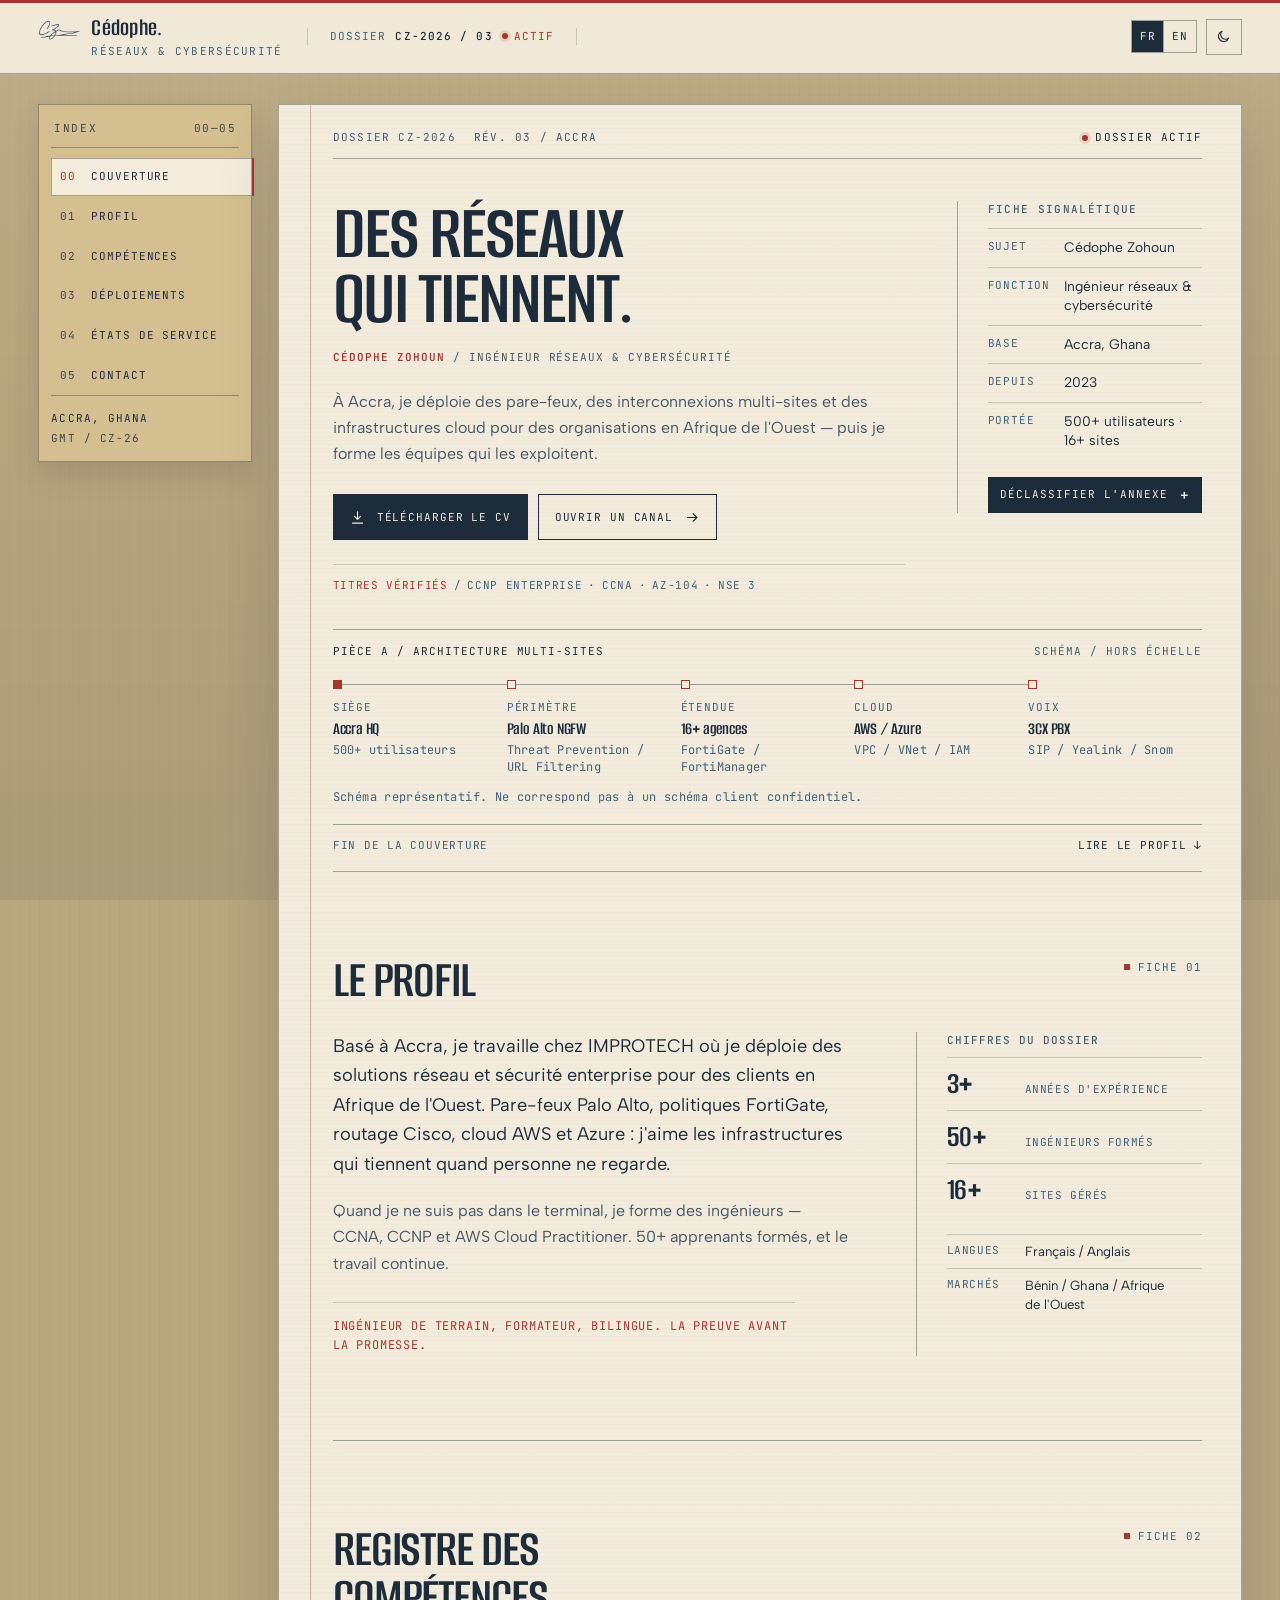
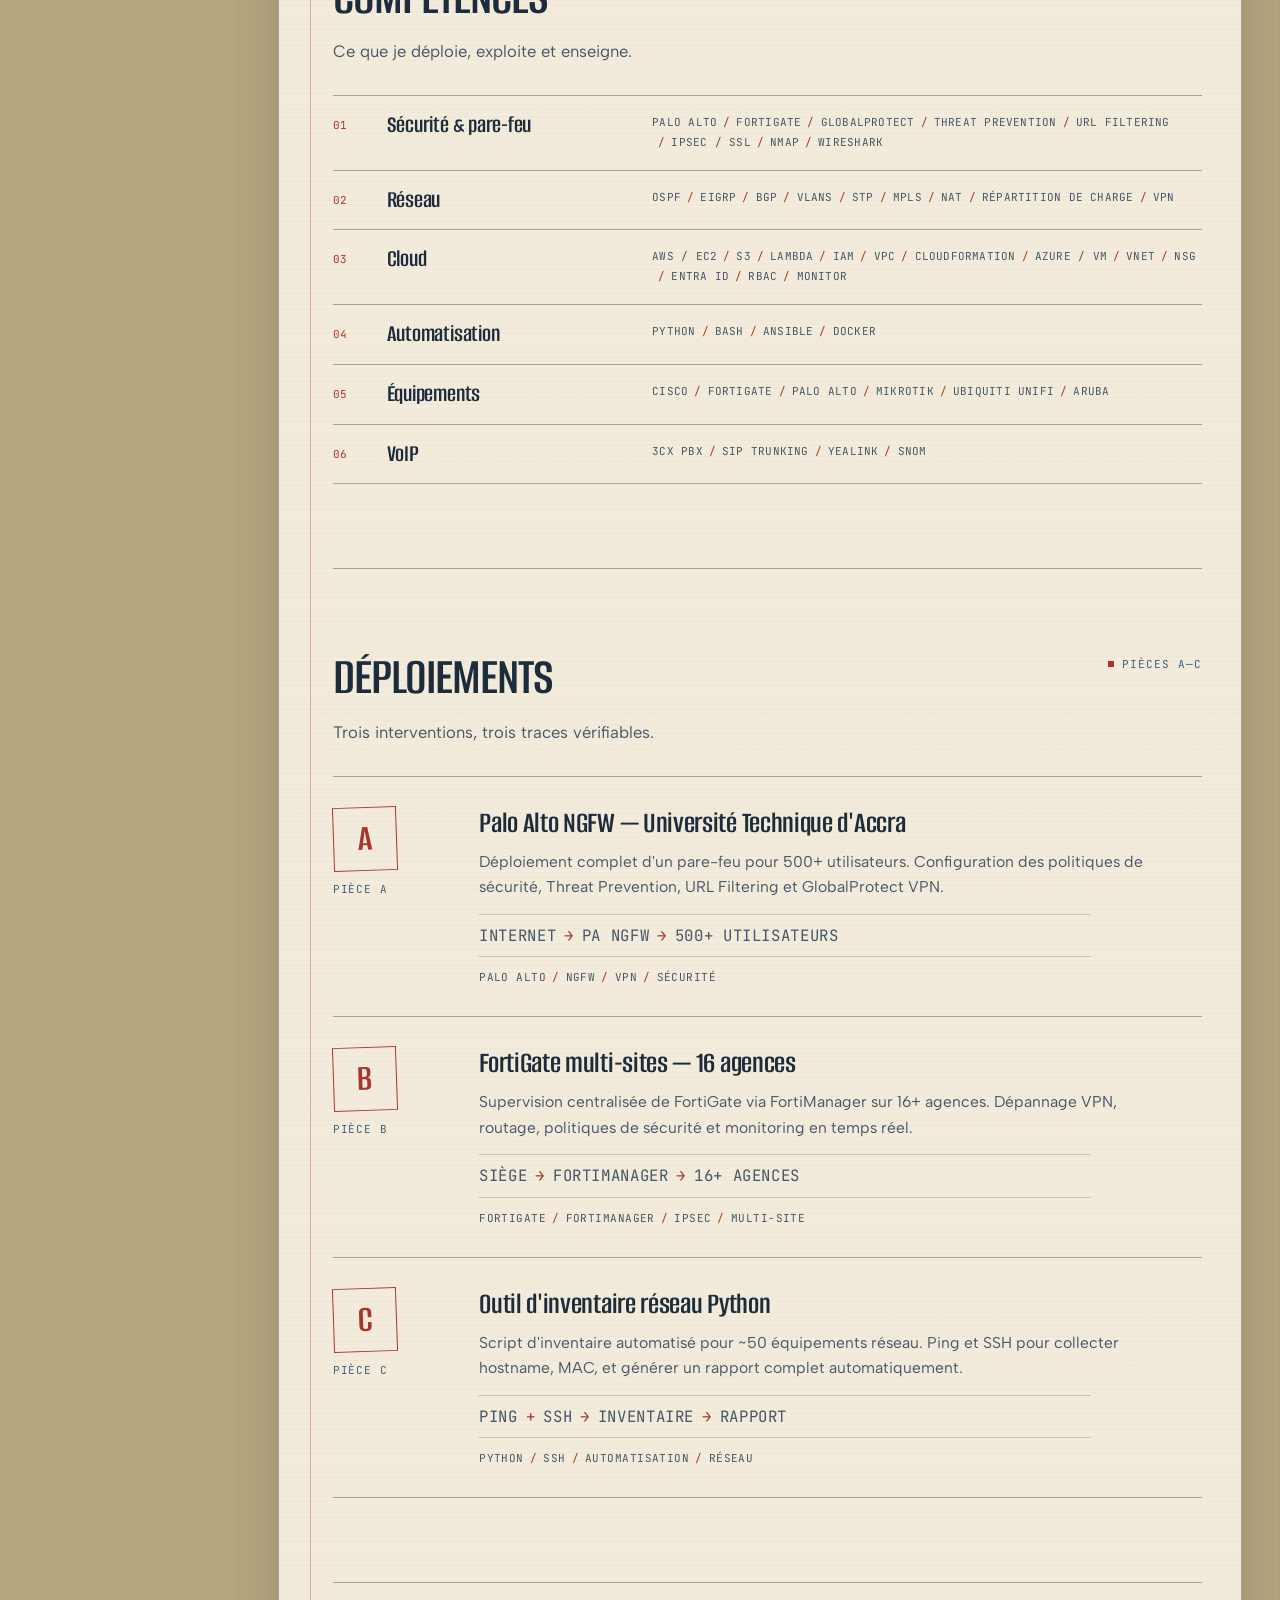
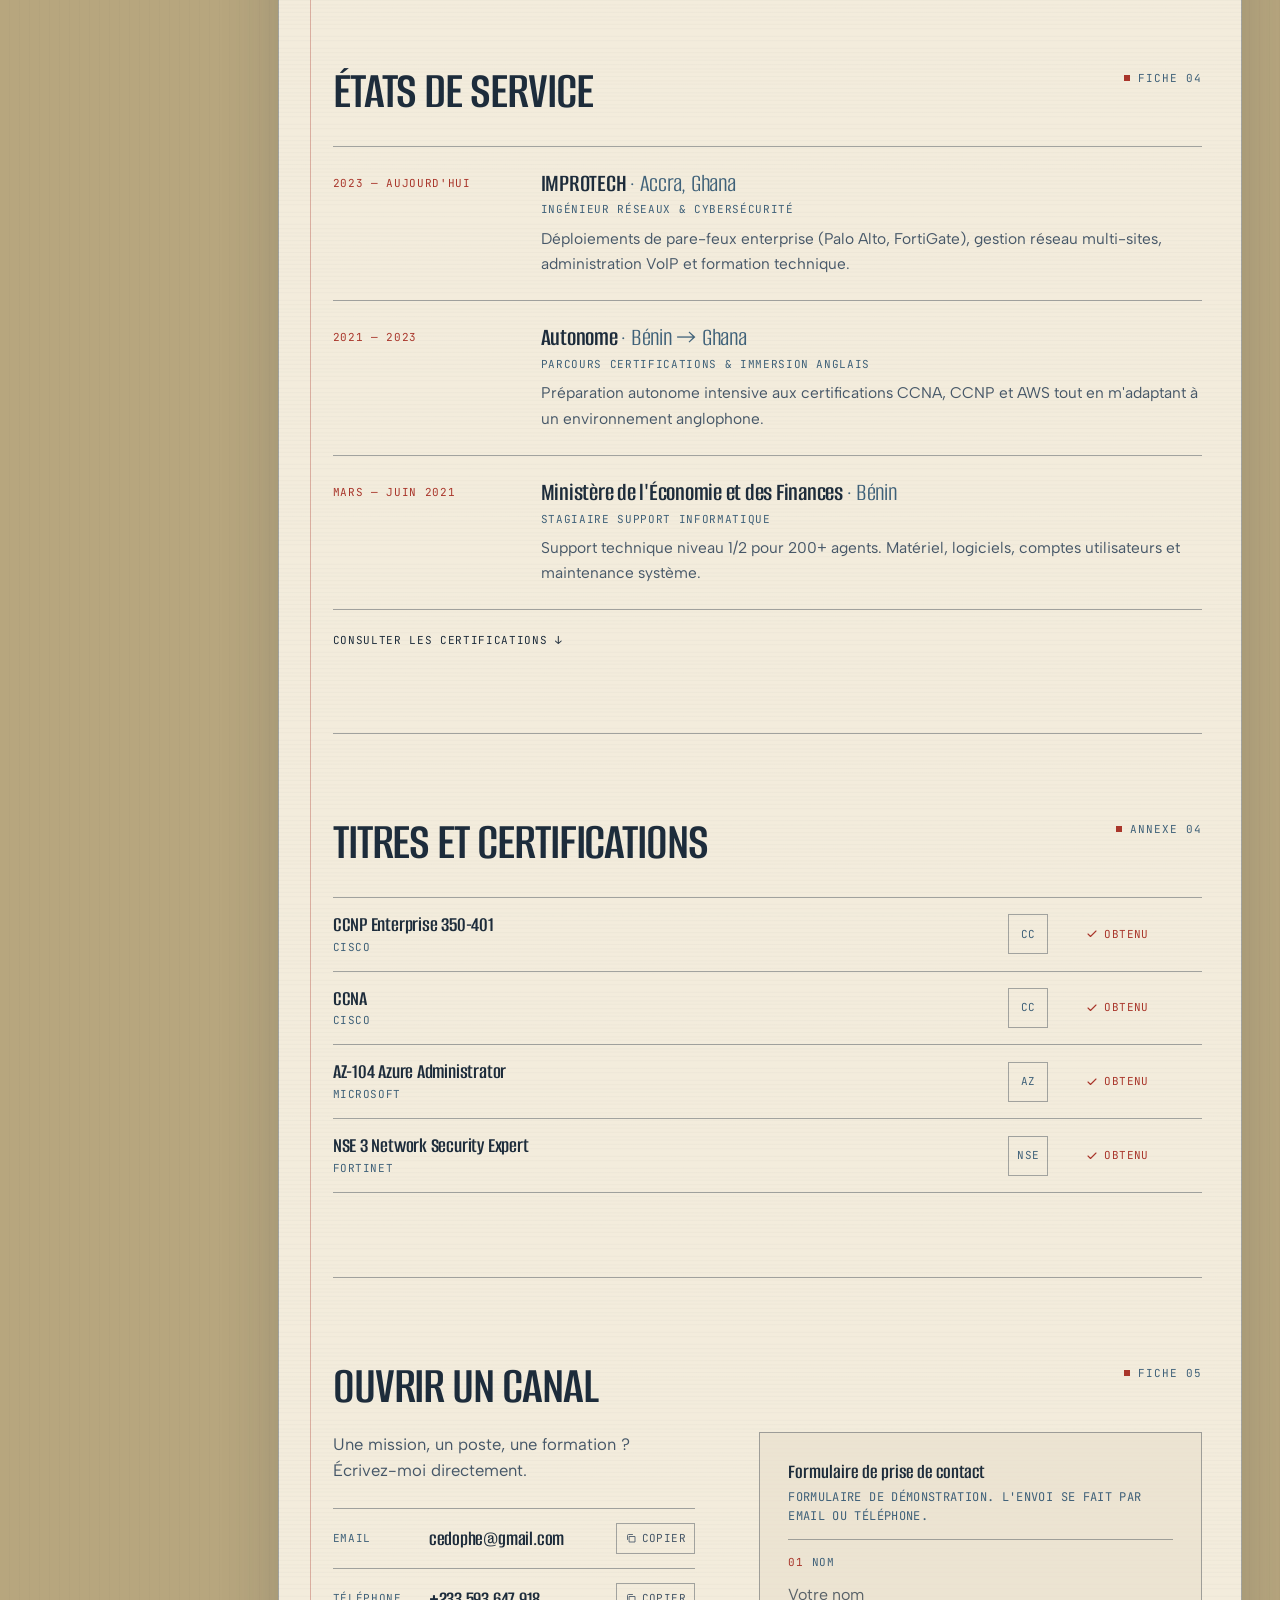
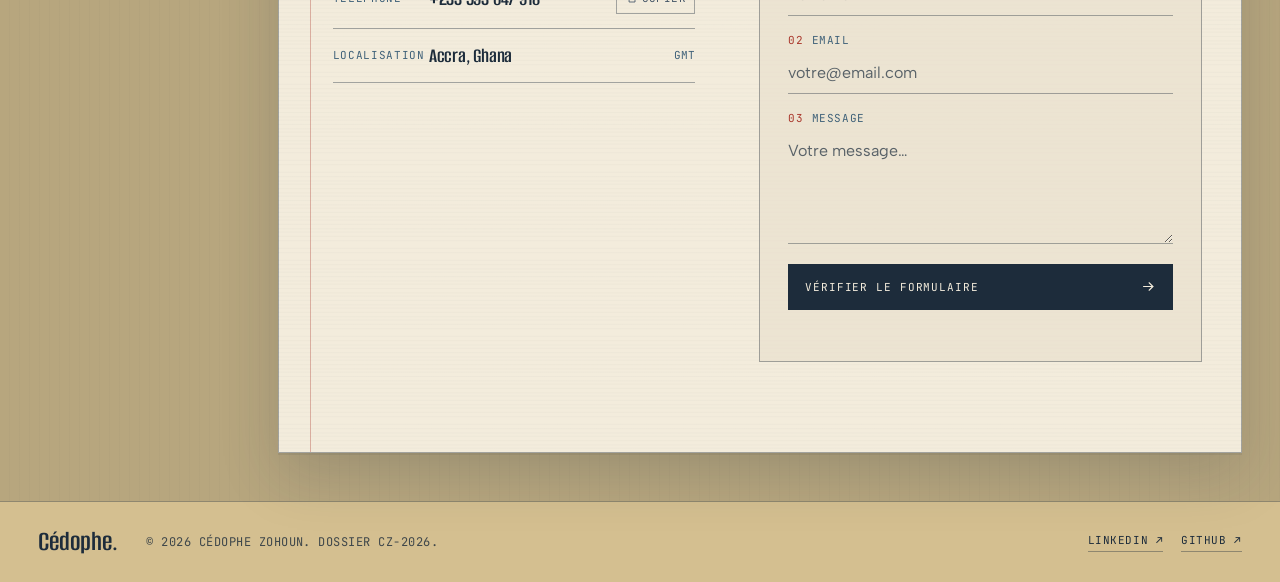
==== commit d8c94616: "Incident Case World theme" ====
--- a/index.html
+++ b/index.html
@@ -1,19 +1,20 @@
 <!DOCTYPE html>
-<html lang="fr" data-theme="dark">
+<html lang="fr" data-theme="light">
 <head>
   <meta charset="UTF-8">
   <meta name="viewport" content="width=device-width, initial-scale=1.0">
-  <title>Cédophe ZOHOUN — Ingénieur Réseaux & Cybersécurité</title>
-  <meta name="description" content="Ingénieur Réseaux & Cybersécurité basé à Accra, Ghana. Pare-feux enterprise, infrastructures cloud et formation d'ingénieurs réseau en Afrique de l'Ouest.">
+  <title>Cédophe ZOHOUN — Ingénieur Réseaux &amp; Cybersécurité</title>
+  <meta name="description" content="Ingénieur Réseaux &amp; Cybersécurité basé à Accra, Ghana. Pare-feux enterprise, infrastructures cloud et formation d'ingénieurs réseau en Afrique de l'Ouest.">
+  <meta name="theme-color" content="#f3ecdc">
   <link rel="icon" type="image/svg+xml" href="assets/favicon.svg">
   <link rel="preconnect" href="https://fonts.googleapis.com">
   <link rel="preconnect" href="https://fonts.gstatic.com" crossorigin>
-  <link href="https://fonts.googleapis.com/css2?family=Inter:wght@400;500;600&family=Space+Grotesk:wght@500;600;700&display=swap" rel="stylesheet">
+  <link href="https://fonts.googleapis.com/css2?family=Albert+Sans:ital,wght@0,400;0,500;0,600;1,400&amp;family=Alumni+Sans:wght@400;500;600;700&amp;family=JetBrains+Mono:wght@400;500;600&amp;display=swap" rel="stylesheet">
   <script>
     (function () {
-      var t = "dark";
-      try { t = localStorage.getItem("theme") || "dark"; } catch (e) {}
-      document.documentElement.dataset.theme = t === "light" ? "light" : "dark";
+      var t = "light";
+      try { t = localStorage.getItem("theme") || "light"; } catch (e) {}
+      document.documentElement.dataset.theme = t === "dark" ? "dark" : "light";
     })();
   </script>
   <link rel="stylesheet" href="styles.css">
@@ -21,378 +22,446 @@
 <body>
   <a class="skip-link" href="#main" data-fr="Aller au contenu" data-en="Skip to content">Aller au contenu</a>
 
-  <svg style="display:none" aria-hidden="true">
-    <symbol id="i-shield" viewBox="0 0 24 24" fill="none" stroke="currentColor" stroke-width="1.8" stroke-linecap="round" stroke-linejoin="round"><path d="M12 3l7.5 3v5.4c0 4.6-3.2 7.7-7.5 9.6-4.3-1.9-7.5-5-7.5-9.6V6z"/></symbol>
-    <symbol id="i-globe" viewBox="0 0 24 24" fill="none" stroke="currentColor" stroke-width="1.8" stroke-linecap="round" stroke-linejoin="round"><circle cx="12" cy="12" r="9"/><path d="M3 12h18"/><ellipse cx="12" cy="12" rx="4" ry="9"/></symbol>
-    <symbol id="i-cloud" viewBox="0 0 24 24" fill="none" stroke="currentColor" stroke-width="1.8" stroke-linecap="round" stroke-linejoin="round"><path d="M7 18h10a4.5 4.5 0 0 0 .9-8.9A6.5 6.5 0 0 0 5.6 10 3.9 3.9 0 0 0 7 18z"/></symbol>
-    <symbol id="i-terminal" viewBox="0 0 24 24" fill="none" stroke="currentColor" stroke-width="1.8" stroke-linecap="round" stroke-linejoin="round"><rect x="3" y="4" width="18" height="16" rx="2"/><path d="M7 9l3 3-3 3"/><path d="M13 15h4"/></symbol>
-    <symbol id="i-rack" viewBox="0 0 24 24" fill="none" stroke="currentColor" stroke-width="1.8" stroke-linecap="round" stroke-linejoin="round"><rect x="4" y="5" width="16" height="6" rx="1.5"/><rect x="4" y="13" width="16" height="6" rx="1.5"/><circle cx="7.5" cy="8" r="0.5" fill="currentColor"/><circle cx="7.5" cy="16" r="0.5" fill="currentColor"/></symbol>
-    <symbol id="i-phone" viewBox="0 0 24 24" fill="none" stroke="currentColor" stroke-width="1.8" stroke-linecap="round" stroke-linejoin="round"><path d="M22 16.9v2.6a1.9 1.9 0 0 1-2.1 1.9 18.9 18.9 0 0 1-8.3-2.9 18.4 18.4 0 0 1-5.6-5.6A18.9 18.9 0 0 1 3.1 4.2 1.9 1.9 0 0 1 5 2h2.6a1.9 1.9 0 0 1 1.9 1.6c.1 1 .4 1.9.7 2.8a1.9 1.9 0 0 1-.4 2L8.6 9.6a15 15 0 0 0 5.8 5.8l1.2-1.2a1.9 1.9 0 0 1 2-.4c.9.3 1.8.6 2.8.7a1.9 1.9 0 0 1 1.6 1.4z"/></symbol>
-    <symbol id="i-build" viewBox="0 0 24 24" fill="none" stroke="currentColor" stroke-width="1.8" stroke-linecap="round" stroke-linejoin="round"><path d="M5 21V4.5A1.5 1.5 0 0 1 6.5 3h7A1.5 1.5 0 0 1 15 4.5V21"/><path d="M15 9h3.5A1.5 1.5 0 0 1 20 10.5V21"/><path d="M2.5 21h19"/><path d="M8.5 7h3M8.5 11h3M8.5 15h3"/></symbol>
-    <symbol id="i-code" viewBox="0 0 24 24" fill="none" stroke="currentColor" stroke-width="1.8" stroke-linecap="round" stroke-linejoin="round"><path d="M8.5 8 4.5 12l4 4"/><path d="M15.5 8l4 4-4 4"/></symbol>
-    <symbol id="i-mail" viewBox="0 0 24 24" fill="none" stroke="currentColor" stroke-width="1.8" stroke-linecap="round" stroke-linejoin="round"><rect x="2.5" y="5" width="19" height="14" rx="2"/><path d="M3 7l9 6 9-6"/></symbol>
-    <symbol id="i-pin" viewBox="0 0 24 24" fill="none" stroke="currentColor" stroke-width="1.8" stroke-linecap="round" stroke-linejoin="round"><path d="M19.5 10.4c0 5.2-7.5 11.1-7.5 11.1S4.5 15.6 4.5 10.4a7.5 7.5 0 0 1 15 0z"/><circle cx="12" cy="10.4" r="2.6"/></symbol>
-    <symbol id="i-copy" viewBox="0 0 24 24" fill="none" stroke="currentColor" stroke-width="1.8" stroke-linecap="round" stroke-linejoin="round"><rect x="9" y="9" width="11" height="11" rx="2"/><path d="M15 5H7a2 2 0 0 0-2 2v8"/></symbol>
-    <symbol id="i-up" viewBox="0 0 24 24" fill="none" stroke="currentColor" stroke-width="2" stroke-linecap="round" stroke-linejoin="round"><path d="M12 19V5"/><path d="M5 12l7-7 7 7"/></symbol>
-    <symbol id="i-sun" viewBox="0 0 24 24" fill="none" stroke="currentColor" stroke-width="1.8" stroke-linecap="round" stroke-linejoin="round"><circle cx="12" cy="12" r="4"/><path d="M12 2v2M12 20v2M4.9 4.9l1.4 1.4M17.7 17.7l1.4 1.4M2 12h2M20 12h2M4.9 19.1l1.4-1.4M17.7 6.3l1.4-1.4"/></symbol>
-    <symbol id="i-moon" viewBox="0 0 24 24" fill="none" stroke="currentColor" stroke-width="1.8" stroke-linecap="round" stroke-linejoin="round"><path d="M20.5 14.2A8.5 8.5 0 1 1 9.8 3.5a7 7 0 0 0 10.7 10.7z"/></symbol>
-    <symbol id="i-download" viewBox="0 0 24 24" fill="none" stroke="currentColor" stroke-width="1.8" stroke-linecap="round" stroke-linejoin="round"><path d="M12 3v12"/><path d="M7 10l5 5 5-5"/><path d="M4 21h16"/></symbol>
-    <symbol id="i-check" viewBox="0 0 24 24" fill="none" stroke="currentColor" stroke-width="2.4" stroke-linecap="round" stroke-linejoin="round"><path d="M20 6 9 17l-5-5"/></symbol>
+  <svg class="sprite" aria-hidden="true" focusable="false">
+    <symbol id="i-arrow" viewBox="0 0 24 24" fill="none" stroke="currentColor" stroke-width="1.7" stroke-linecap="round" stroke-linejoin="round"><path d="M4 12h15"/><path d="m13 6 6 6-6 6"/></symbol>
+    <symbol id="i-download" viewBox="0 0 24 24" fill="none" stroke="currentColor" stroke-width="1.7" stroke-linecap="round" stroke-linejoin="round"><path d="M12 3v12"/><path d="m7 10 5 5 5-5"/><path d="M4 21h16"/></symbol>
+    <symbol id="i-mail" viewBox="0 0 24 24" fill="none" stroke="currentColor" stroke-width="1.7" stroke-linecap="round" stroke-linejoin="round"><rect x="2.5" y="5" width="19" height="14"/><path d="m3 7 9 6 9-6"/></symbol>
+    <symbol id="i-phone" viewBox="0 0 24 24" fill="none" stroke="currentColor" stroke-width="1.7" stroke-linecap="round" stroke-linejoin="round"><path d="M22 16.9v2.6a1.9 1.9 0 0 1-2.1 1.9 18.9 18.9 0 0 1-8.3-2.9 18.4 18.4 0 0 1-5.6-5.6A18.9 18.9 0 0 1 3.1 4.2 1.9 1.9 0 0 1 5 2h2.6a1.9 1.9 0 0 1 1.9 1.6c.1 1 .4 1.9.7 2.8a1.9 1.9 0 0 1-.4 2L8.6 9.6a15 15 0 0 0 5.8 5.8l1.2-1.2a1.9 1.9 0 0 1 2-.4c.9.3 1.8.6 2.8.7a1.9 1.9 0 0 1 1.6 1.4z"/></symbol>
+    <symbol id="i-pin" viewBox="0 0 24 24" fill="none" stroke="currentColor" stroke-width="1.7" stroke-linecap="round" stroke-linejoin="round"><path d="M19.5 10.4c0 5.2-7.5 11.1-7.5 11.1S4.5 15.6 4.5 10.4a7.5 7.5 0 0 1 15 0z"/><circle cx="12" cy="10.4" r="2.6"/></symbol>
+    <symbol id="i-copy" viewBox="0 0 24 24" fill="none" stroke="currentColor" stroke-width="1.7" stroke-linecap="round" stroke-linejoin="round"><rect x="9" y="9" width="11" height="11"/><path d="M15 5H7a2 2 0 0 0-2 2v8"/></symbol>
+    <symbol id="i-check" viewBox="0 0 24 24" fill="none" stroke="currentColor" stroke-width="2.2" stroke-linecap="round" stroke-linejoin="round"><path d="M20 6 9 17l-5-5"/></symbol>
+    <symbol id="i-up" viewBox="0 0 24 24" fill="none" stroke="currentColor" stroke-width="1.8" stroke-linecap="round" stroke-linejoin="round"><path d="M12 19V5"/><path d="m5 12 7-7 7 7"/></symbol>
+    <symbol id="i-sun" viewBox="0 0 24 24" fill="none" stroke="currentColor" stroke-width="1.7" stroke-linecap="round" stroke-linejoin="round"><circle cx="12" cy="12" r="4"/><path d="M12 2v2M12 20v2M4.9 4.9l1.4 1.4M17.7 17.7l1.4 1.4M2 12h2M20 12h2M4.9 19.1l1.4-1.4M17.7 6.3l1.4-1.4"/></symbol>
+    <symbol id="i-moon" viewBox="0 0 24 24" fill="none" stroke="currentColor" stroke-width="1.7" stroke-linecap="round" stroke-linejoin="round"><path d="M20.5 14.2A8.5 8.5 0 1 1 9.8 3.5a7 7 0 0 0 10.7 10.7z"/></symbol>
   </svg>
 
   <header class="site-header" id="site-header">
-    <div class="container">
-      <nav class="nav-bar" aria-label="Navigation" data-fr-aria="Navigation" data-en-aria="Navigation">
-        <a class="brand" href="#home" aria-label="Cédophe, retour à l'accueil" data-fr-aria="Cédophe, retour à l'accueil" data-en-aria="Cédophe, back to home">
-          <img class="brand-logo logo-light" src="assets/logo-light.png" width="33" height="36" alt="Cédophe" loading="eager">
-          <img class="brand-logo logo-dark" src="assets/logo-dark.png" width="33" height="36" alt="Cédophe" loading="eager">
-        </a>
-
-        <div class="nav-menu" id="nav-menu">
-          <ul class="nav-links">
-            <li><a href="#about" data-spy-link data-fr="À propos" data-en="About">À propos</a></li>
-            <li><a href="#skills" data-spy-link data-fr="Compétences" data-en="Skills">Compétences</a></li>
-            <li><a href="#projects" data-spy-link data-fr="Projets" data-en="Projects">Projets</a></li>
-            <li><a href="#experience" data-spy-link data-fr="Expérience" data-en="Experience">Expérience</a></li>
-            <li><a href="#contact" data-spy-link data-fr="Contact" data-en="Contact">Contact</a></li>
-          </ul>
-
-          <div class="nav-extra">
-            <div class="lang-switch" role="group" aria-label="Langue" data-fr-aria="Langue" data-en-aria="Language">
-              <button type="button" data-set-lang="fr" aria-pressed="true">FR</button>
-              <button type="button" data-set-lang="en" aria-pressed="false">EN</button>
-            </div>
-            <button class="icon-button" type="button" id="theme-toggle" aria-label="Changer de thème" data-fr-aria="Changer de thème" data-en-aria="Toggle theme">
-              <svg class="icon-sun" aria-hidden="true"><use href="#i-sun"/></svg>
-              <svg class="icon-moon" aria-hidden="true"><use href="#i-moon"/></svg>
-            </button>
-          </div>
-        </div>
-
+    <div class="header-inner">
+      <a class="brand" href="#home" aria-label="Cédophe, retour à l'accueil" data-fr-aria="Cédophe, retour à l'accueil" data-en-aria="Cédophe, back to home">
+        <img class="brand-logo logo-light" src="assets/logo-light.png" width="44" height="47" alt="" loading="eager">
+        <img class="brand-logo logo-dark" src="assets/logo-dark.png" width="44" height="47" alt="" loading="eager">
+        <span class="brand-text">
+          <span class="brand-name">Cédophe.</span>
+          <span class="brand-role" data-fr="Réseaux &amp; cybersécurité" data-en="Networks &amp; cybersecurity">Réseaux &amp; cybersécurité</span>
+        </span>
+      </a>
+
+      <p class="file-id">
+        <span data-fr="Dossier" data-en="Case file">Dossier</span>
+        <strong>CZ-2026 / 03</strong>
+        <span class="file-status"><span class="status-dot" aria-hidden="true"></span><span data-fr="Actif" data-en="Active">Actif</span></span>
+      </p>
+
+      <div class="header-controls">
+        <div class="lang-switch" role="group" aria-label="Langue" data-fr-aria="Langue" data-en-aria="Language">
+          <button type="button" data-set-lang="fr" aria-pressed="true" lang="fr">FR</button>
+          <button type="button" data-set-lang="en" aria-pressed="false" lang="en">EN</button>
+        </div>
+        <button class="icon-button" type="button" id="theme-toggle" aria-label="Changer de thème" data-fr-aria="Changer de thème" data-en-aria="Toggle theme">
+          <svg class="icon-sun" aria-hidden="true"><use href="#i-sun"/></svg>
+          <svg class="icon-moon" aria-hidden="true"><use href="#i-moon"/></svg>
+        </button>
         <button class="burger" type="button" id="burger" aria-expanded="false" aria-controls="nav-menu" aria-label="Menu" data-fr-aria="Menu" data-en-aria="Menu">
           <span></span><span></span><span></span>
         </button>
-      </nav>
+      </div>
     </div>
   </header>
 
-  <main id="main">
-    <section class="hero" id="home">
-      <div class="container hero-grid">
-        <div class="hero-copy">
-          <p class="kicker reveal" data-fr="Bonjour, je suis Cédophe." data-en="Hey, I'm Cédophe.">Bonjour, je suis Cédophe.</p>
-          <h1 class="reveal" data-fr="Ingénieur Réseaux &amp; Cybersécurité" data-en="Network &amp; Cybersecurity Engineer">Ingénieur Réseaux &amp; Cybersécurité</h1>
-          <p class="hero-lead reveal" data-fr="Je construis des infrastructures réseau sécurisées en Afrique de l'Ouest." data-en="I build secure, resilient networks across West Africa.">Je construis des infrastructures réseau sécurisées en Afrique de l'Ouest.</p>
-          <p class="hero-sub reveal" data-fr="Plus de 3 ans à déployer des pare-feux enterprise, des infrastructures cloud et à former la prochaine génération d'ingénieurs réseau." data-en="3+ years deploying enterprise firewalls, cloud infrastructure and training the next generation of network engineers.">Plus de 3 ans à déployer des pare-feux enterprise, des infrastructures cloud et à former la prochaine génération d'ingénieurs réseau.</p>
-          <div class="hero-actions reveal">
-            <a class="btn btn-primary" href="assets/cv.pdf">
-              <svg class="icon icon-sm" aria-hidden="true"><use href="#i-download"/></svg>
-              <span data-fr="Télécharger le CV" data-en="Download CV">Télécharger le CV</span>
-            </a>
-            <a class="btn btn-secondary" href="#contact">
-              <span data-fr="Discutons" data-en="Let's talk">Discutons</span>
-              <span class="arrow" aria-hidden="true">→</span>
-            </a>
-          </div>
-        </div>
-
-        <div class="hero-visual reveal">
-          <svg class="hero-art" viewBox="0 0 400 400" role="img" aria-hidden="true" focusable="false">
-            <circle cx="200" cy="200" r="152" fill="none" stroke="var(--accent)" stroke-opacity="0.28" stroke-width="1.4" stroke-dasharray="3 8"/>
-            <circle cx="200" cy="200" r="106" fill="none" stroke="var(--accent)" stroke-opacity="0.35" stroke-width="1"/>
-            <g stroke="var(--sub)" stroke-opacity="0.45" stroke-width="1.2">
-              <line x1="62" y1="122" x2="175" y2="172"/>
-              <line x1="332" y1="108" x2="238" y2="166"/>
-              <line x1="72" y1="298" x2="172" y2="232"/>
-              <line x1="334" y1="292" x2="240" y2="230"/>
-              <line x1="200" y1="54" x2="200" y2="140"/>
-              <line x1="200" y1="346" x2="200" y2="308"/>
-            </g>
-            <g fill="var(--accent)">
-              <circle cx="62" cy="122" r="7"/>
-              <circle cx="332" cy="108" r="6"/>
-              <circle cx="72" cy="298" r="6"/>
-              <circle cx="334" cy="292" r="7"/>
-              <circle cx="200" cy="54" r="5"/>
-              <circle cx="200" cy="346" r="5"/>
-            </g>
-            <g fill="var(--sub)">
-              <circle cx="118" cy="64" r="4"/>
-              <circle cx="298" cy="68" r="4"/>
-              <circle cx="112" cy="330" r="4"/>
-              <circle cx="296" cy="332" r="4"/>
-              <circle cx="42" cy="208" r="3.4"/>
-              <circle cx="358" cy="205" r="3.4"/>
-            </g>
-            <g class="hero-shield">
-              <path d="M200 146 L258 168 V224 C258 264 232 287 200 299 C168 287 142 264 142 224 V168 Z" fill="var(--surface-2)" stroke="var(--accent)" stroke-width="2"/>
-              <path d="M177 222 L194 239 L226 202" fill="none" stroke="var(--sub)" stroke-width="6" stroke-linecap="round" stroke-linejoin="round"/>
-            </g>
-          </svg>
-        </div>
+  <div class="shell">
+    <aside class="file-rail" id="nav-menu">
+      <nav class="rail-nav" aria-label="Index du dossier" data-fr-aria="Index du dossier" data-en-aria="Case file index">
+        <p class="rail-caption"><span data-fr="Index" data-en="Index">Index</span> <span aria-hidden="true">00—05</span></p>
+        <ul>
+          <li><a href="#home" data-spy-link><span class="tab-no">00</span><span data-fr="Couverture" data-en="Cover">Couverture</span></a></li>
+          <li><a href="#about" data-spy-link><span class="tab-no">01</span><span data-fr="Profil" data-en="Profile">Profil</span></a></li>
+          <li><a href="#skills" data-spy-link><span class="tab-no">02</span><span data-fr="Compétences" data-en="Capabilities">Compétences</span></a></li>
+          <li><a href="#projects" data-spy-link><span class="tab-no">03</span><span data-fr="Déploiements" data-en="Deployments">Déploiements</span></a></li>
+          <li><a href="#experience" data-spy-link><span class="tab-no">04</span><span data-fr="États de service" data-en="Service record">États de service</span></a></li>
+          <li><a href="#contact" data-spy-link><span class="tab-no">05</span><span data-fr="Contact" data-en="Contact">Contact</span></a></li>
+        </ul>
+      </nav>
+      <div class="rail-foot">
+        <span class="rail-place" data-fr="Accra, Ghana" data-en="Accra, Ghana">Accra, Ghana</span>
+        <span class="rail-meta">GMT / CZ-26</span>
       </div>
-    </section>
-
-    <section class="section" id="about">
-      <div class="container">
-        <header class="section-head reveal">
-          <p class="eyebrow" data-fr="À propos" data-en="About">À propos</p>
-          <h2 data-fr="Qui je suis" data-en="Who I am">Qui je suis</h2>
-        </header>
-        <div class="about-grid">
-          <div class="about-copy reveal">
-            <p data-fr="Basé à Accra, Ghana, je travaille chez IMPROTECH où je déploie des solutions réseau et sécurité enterprise pour des clients en Afrique de l'Ouest. Je suis passionné par les infrastructures robustes — pare-feux Palo Alto, politiques FortiGate, routage Cisco, cloud AWS et Azure." data-en="Based in Accra, Ghana, I work at IMPROTECH where I deploy enterprise-grade network and security solutions for clients across West Africa. I'm passionate about building infrastructure that just works — Palo Alto firewalls, FortiGate policies, Cisco routing, cloud on AWS and Azure.">Basé à Accra, Ghana, je travaille chez IMPROTECH où je déploie des solutions réseau et sécurité enterprise pour des clients en Afrique de l'Ouest. Je suis passionné par les infrastructures robustes — pare-feux Palo Alto, politiques FortiGate, routage Cisco, cloud AWS et Azure.</p>
-            <p data-fr="Quand je ne suis pas dans le terminal, je forme des ingénieurs — CCNA, CCNP et AWS Cloud Practitioner. 50+ apprenants formés." data-en="When I'm not on the terminal, I'm training engineers — CCNA, CCNP, and AWS Cloud Practitioner. 50+ learners and counting.">Quand je ne suis pas dans le terminal, je forme des ingénieurs — CCNA, CCNP et AWS Cloud Practitioner. 50+ apprenants formés.</p>
-          </div>
-          <div class="stats reveal">
-            <div class="stat">
-              <span class="stat-number" data-count="3" data-suffix="+">3+</span>
-              <span class="stat-label" data-fr="Années d'expérience" data-en="Years of experience">Années d'expérience</span>
-            </div>
-            <div class="stat">
-              <span class="stat-number" data-count="50" data-suffix="+">50+</span>
-              <span class="stat-label" data-fr="Ingénieurs formés" data-en="Engineers trained">Ingénieurs formés</span>
-            </div>
-            <div class="stat">
-              <span class="stat-number" data-count="16" data-suffix="+">16+</span>
-              <span class="stat-label" data-fr="Sites gérés" data-en="Sites managed">Sites gérés</span>
-            </div>
-          </div>
-        </div>
-      </div>
-    </section>
-
-    <section class="section section-alt" id="skills">
-      <div class="container">
-        <header class="section-head reveal">
-          <p class="eyebrow" data-fr="Compétences" data-en="Skills">Compétences</p>
-          <h2 data-fr="Ce que je maîtrise" data-en="What I work with">Ce que je maîtrise</h2>
-        </header>
-        <div class="cards-grid skills-grid">
-          <article class="card skill-card reveal">
-            <div class="card-icon"><svg class="icon" aria-hidden="true"><use href="#i-shield"/></svg></div>
-            <h3 data-fr="Sécurité &amp; Pare-feu" data-en="Security &amp; Firewall">Sécurité &amp; Pare-feu</h3>
-            <ul class="chips">
-              <li>Palo Alto</li><li>FortiGate</li><li>GlobalProtect VPN</li><li>Threat Prevention</li><li>URL Filtering</li><li>IPsec/SSL</li><li>Nmap</li><li>Wireshark</li>
+    </aside>
+
+    <main class="report" id="main">
+      <section class="hero" id="home" aria-labelledby="hero-title">
+        <div class="doc-meta">
+          <span data-fr="Dossier CZ-2026" data-en="Case file CZ-2026">Dossier CZ-2026</span>
+          <span data-fr="Rév. 03 / Accra" data-en="Rev. 03 / Accra">Rév. 03 / Accra</span>
+          <span class="doc-status"><span class="status-dot" aria-hidden="true"></span><span data-fr="Dossier actif" data-en="Active record">Dossier actif</span></span>
+        </div>
+
+        <div class="hero-grid">
+          <div class="hero-copy">
+            <h1 id="hero-title" data-fr="Des réseaux qui tiennent." data-en="Networks that hold.">Des réseaux qui tiennent.</h1>
+            <p class="hero-role"><span>Cédophe ZOHOUN</span> <span aria-hidden="true">/</span> <span data-fr="Ingénieur Réseaux &amp; Cybersécurité" data-en="Network &amp; Cybersecurity Engineer">Ingénieur Réseaux &amp; Cybersécurité</span></p>
+            <p class="hero-lede" data-fr="À Accra, je déploie des pare-feux, des interconnexions multi-sites et des infrastructures cloud pour des organisations en Afrique de l'Ouest — puis je forme les équipes qui les exploitent." data-en="In Accra, I deploy firewalls, multi-site interconnects and cloud infrastructure for organisations across West Africa — then train the teams who run them.">À Accra, je déploie des pare-feux, des interconnexions multi-sites et des infrastructures cloud pour des organisations en Afrique de l'Ouest — puis je forme les équipes qui les exploitent.</p>
+
+            <div class="hero-actions">
+              <a class="btn btn-primary" href="assets/cv.pdf">
+                <svg class="icon" aria-hidden="true"><use href="#i-download"/></svg>
+                <span data-fr="Télécharger le CV" data-en="Download CV">Télécharger le CV</span>
+              </a>
+              <a class="btn btn-secondary" href="#contact">
+                <span data-fr="Ouvrir un canal" data-en="Open a channel">Ouvrir un canal</span>
+                <svg class="icon" aria-hidden="true"><use href="#i-arrow"/></svg>
+              </a>
+            </div>
+
+            <p class="hero-credentials">
+              <span data-fr="Titres vérifiés" data-en="Verified credentials">Titres vérifiés</span>
+              <span aria-hidden="true">/</span>
+              <span>CCNP Enterprise</span>
+              <span aria-hidden="true">·</span>
+              <span>CCNA</span>
+              <span aria-hidden="true">·</span>
+              <span>AZ-104</span>
+              <span aria-hidden="true">·</span>
+              <span>NSE 3</span>
+            </p>
+          </div>
+
+          <aside class="record-summary" aria-labelledby="record-title">
+            <h2 class="summary-title" id="record-title" data-fr="Fiche signalétique" data-en="Record summary">Fiche signalétique</h2>
+            <dl>
+              <div><dt data-fr="Sujet" data-en="Subject">Sujet</dt><dd>Cédophe Zohoun</dd></div>
+              <div><dt data-fr="Fonction" data-en="Role">Fonction</dt><dd data-fr="Ingénieur réseaux &amp; cybersécurité" data-en="Network &amp; cybersecurity engineer">Ingénieur réseaux &amp; cybersécurité</dd></div>
+              <div><dt data-fr="Base" data-en="Base">Base</dt><dd data-fr="Accra, Ghana" data-en="Accra, Ghana">Accra, Ghana</dd></div>
+              <div><dt data-fr="Depuis" data-en="Since">Depuis</dt><dd>2023</dd></div>
+              <div><dt data-fr="Portée" data-en="Scope">Portée</dt><dd><span data-fr="500+ utilisateurs · 16+ sites" data-en="500+ users · 16+ sites">500+ utilisateurs · 16+ sites</span></dd></div>
+            </dl>
+
+            <details class="declassify">
+              <summary>
+                <span class="redaction" data-fr="Déclassifier l'annexe" data-en="Declassify the annex">Déclassifier l'annexe</span>
+                <span class="declassify-mark" aria-hidden="true">+</span>
+              </summary>
+              <div class="declassify-body">
+                <p data-fr="Stack en production" data-en="Production stack">Stack en production</p>
+                <ul>
+                  <li>Palo Alto NGFW</li>
+                  <li>FortiGate / FortiManager</li>
+                  <li>GlobalProtect</li>
+                  <li>Threat Prevention</li>
+                  <li>AWS / Azure</li>
+                  <li>3CX / SIP</li>
+                </ul>
+              </div>
+            </details>
+          </aside>
+        </div>
+
+        <figure class="exhibit" aria-labelledby="exhibit-title">
+          <figcaption class="exhibit-head">
+            <span id="exhibit-title" data-fr="Pièce A / Architecture multi-sites" data-en="Exhibit A / Multi-site architecture">Pièce A / Architecture multi-sites</span>
+            <span class="exhibit-key" data-fr="Schéma / hors échelle" data-en="Schematic / not to scale">Schéma / hors échelle</span>
+          </figcaption>
+          <ol class="route" aria-label="Architecture multi-sites représentative" data-fr-aria="Architecture multi-sites représentative" data-en-aria="Representative multi-site architecture">
+            <li class="route-stop">
+              <span class="route-marker" aria-hidden="true"></span>
+              <span class="route-label" data-fr="Siège" data-en="Headquarters">Siège</span>
+              <span class="route-value">Accra HQ</span>
+              <span class="route-detail">500+ <span data-fr="utilisateurs" data-en="users">utilisateurs</span></span>
+            </li>
+            <li class="route-stop">
+              <span class="route-marker" aria-hidden="true"></span>
+              <span class="route-label" data-fr="Périmètre" data-en="Perimeter">Périmètre</span>
+              <span class="route-value">Palo Alto NGFW</span>
+              <span class="route-detail">Threat Prevention / URL Filtering</span>
+            </li>
+            <li class="route-stop">
+              <span class="route-marker" aria-hidden="true"></span>
+              <span class="route-label" data-fr="Étendue" data-en="Footprint">Étendue</span>
+              <span class="route-value">16+ <span data-fr="agences" data-en="branches">agences</span></span>
+              <span class="route-detail">FortiGate / FortiManager</span>
+            </li>
+            <li class="route-stop">
+              <span class="route-marker" aria-hidden="true"></span>
+              <span class="route-label" data-fr="Cloud" data-en="Cloud">Cloud</span>
+              <span class="route-value">AWS / Azure</span>
+              <span class="route-detail">VPC / VNet / IAM</span>
+            </li>
+            <li class="route-stop">
+              <span class="route-marker" aria-hidden="true"></span>
+              <span class="route-label" data-fr="Voix" data-en="Voice">Voix</span>
+              <span class="route-value">3CX PBX</span>
+              <span class="route-detail">SIP / Yealink / Snom</span>
+            </li>
+          </ol>
+          <p class="exhibit-note" data-fr="Schéma représentatif. Ne correspond pas à un schéma client confidentiel." data-en="Representative schematic. Not a confidential client diagram.">Schéma représentatif. Ne correspond pas à un schéma client confidentiel.</p>
+        </figure>
+
+        <div class="doc-foot">
+          <span data-fr="Fin de la couverture" data-en="End of cover">Fin de la couverture</span>
+          <a href="#about"><span data-fr="Lire le profil" data-en="Read the profile">Lire le profil</span> <span aria-hidden="true">↓</span></a>
+        </div>
+      </section>
+
+      <section class="section" id="about" aria-labelledby="about-title">
+        <header class="section-head">
+          <h2 id="about-title" data-fr="Le profil" data-en="The profile">Le profil</h2>
+          <p class="folio"><span data-fr="Fiche" data-en="Sheet">Fiche</span> 01</p>
+        </header>
+        <div class="section-grid">
+          <div class="prose">
+            <p data-fr="Basé à Accra, je travaille chez IMPROTECH où je déploie des solutions réseau et sécurité enterprise pour des clients en Afrique de l'Ouest. Pare-feux Palo Alto, politiques FortiGate, routage Cisco, cloud AWS et Azure : j'aime les infrastructures qui tiennent quand personne ne regarde." data-en="Based in Accra, I work at IMPROTECH, deploying enterprise network and security solutions for clients across West Africa. Palo Alto firewalls, FortiGate policies, Cisco routing, AWS and Azure cloud: I like infrastructure that holds when no one is watching.">Basé à Accra, je travaille chez IMPROTECH où je déploie des solutions réseau et sécurité enterprise pour des clients en Afrique de l'Ouest. Pare-feux Palo Alto, politiques FortiGate, routage Cisco, cloud AWS et Azure : j'aime les infrastructures qui tiennent quand personne ne regarde.</p>
+            <p data-fr="Quand je ne suis pas dans le terminal, je forme des ingénieurs — CCNA, CCNP et AWS Cloud Practitioner. 50+ apprenants formés, et le travail continue." data-en="When I'm not in the terminal, I train engineers — CCNA, CCNP and AWS Cloud Practitioner. 50+ learners trained, and the work continues.">Quand je ne suis pas dans le terminal, je forme des ingénieurs — CCNA, CCNP et AWS Cloud Practitioner. 50+ apprenants formés, et le travail continue.</p>
+            <p class="prose-note" data-fr="Ingénieur de terrain, formateur, bilingue. La preuve avant la promesse." data-en="Field engineer, trainer, bilingual. Proof before promise.">Ingénieur de terrain, formateur, bilingue. La preuve avant la promesse.</p>
+          </div>
+          <aside class="field-notes" aria-labelledby="figures-title">
+            <h3 class="field-title" id="figures-title" data-fr="Chiffres du dossier" data-en="Record figures">Chiffres du dossier</h3>
+            <ul class="figures">
+              <li><span class="figure-number" data-count="3" data-suffix="+">3+</span><span class="figure-label" data-fr="Années d'expérience" data-en="Years of experience">Années d'expérience</span></li>
+              <li><span class="figure-number" data-count="50" data-suffix="+">50+</span><span class="figure-label" data-fr="Ingénieurs formés" data-en="Engineers trained">Ingénieurs formés</span></li>
+              <li><span class="figure-number" data-count="16" data-suffix="+">16+</span><span class="figure-label" data-fr="Sites gérés" data-en="Sites managed">Sites gérés</span></li>
             </ul>
+            <dl class="field-meta">
+              <div><dt data-fr="Langues" data-en="Languages">Langues</dt><dd data-fr="Français / Anglais" data-en="French / English">Français / Anglais</dd></div>
+              <div><dt data-fr="Marchés" data-en="Markets">Marchés</dt><dd data-fr="Bénin / Ghana / Afrique de l'Ouest" data-en="Benin / Ghana / West Africa">Bénin / Ghana / Afrique de l'Ouest</dd></div>
+            </dl>
+          </aside>
+        </div>
+      </section>
+
+      <section class="section" id="skills" aria-labelledby="skills-title">
+        <header class="section-head">
+          <h2 id="skills-title" data-fr="Registre des compétences" data-en="Capability register">Registre des compétences</h2>
+          <p class="folio"><span data-fr="Fiche" data-en="Sheet">Fiche</span> 02</p>
+        </header>
+        <p class="section-lede" data-fr="Ce que je déploie, exploite et enseigne." data-en="What I deploy, operate and teach.">Ce que je déploie, exploite et enseigne.</p>
+
+        <div class="register">
+          <div class="reg-row">
+            <span class="reg-index">01</span>
+            <h3 data-fr="Sécurité &amp; pare-feu" data-en="Security &amp; firewall">Sécurité &amp; pare-feu</h3>
+            <ul class="reg-items">
+              <li>Palo Alto</li><li>FortiGate</li><li>GlobalProtect</li><li>Threat Prevention</li><li>URL Filtering</li><li>IPsec / SSL</li><li>Nmap</li><li>Wireshark</li>
+            </ul>
+          </div>
+          <div class="reg-row">
+            <span class="reg-index">02</span>
+            <h3 data-fr="Réseau" data-en="Networking">Réseau</h3>
+            <ul class="reg-items">
+              <li>OSPF</li><li>EIGRP</li><li>BGP</li><li>VLANs</li><li>STP</li><li>MPLS</li><li>NAT</li><li data-fr="Répartition de charge" data-en="Load balancing">Répartition de charge</li><li>VPN</li>
+            </ul>
+          </div>
+          <div class="reg-row">
+            <span class="reg-index">03</span>
+            <h3>Cloud</h3>
+            <ul class="reg-items">
+              <li>AWS / EC2</li><li>S3</li><li>Lambda</li><li>IAM</li><li>VPC</li><li>CloudFormation</li><li>Azure / VM</li><li>VNet</li><li>NSG</li><li>Entra ID</li><li>RBAC</li><li>Monitor</li>
+            </ul>
+          </div>
+          <div class="reg-row">
+            <span class="reg-index">04</span>
+            <h3 data-fr="Automatisation" data-en="Automation">Automatisation</h3>
+            <ul class="reg-items"><li>Python</li><li>Bash</li><li>Ansible</li><li>Docker</li></ul>
+          </div>
+          <div class="reg-row">
+            <span class="reg-index">05</span>
+            <h3 data-fr="Équipements" data-en="Equipment">Équipements</h3>
+            <ul class="reg-items"><li>Cisco</li><li>FortiGate</li><li>Palo Alto</li><li>MikroTik</li><li>Ubiquiti UniFi</li><li>Aruba</li></ul>
+          </div>
+          <div class="reg-row">
+            <span class="reg-index">06</span>
+            <h3>VoIP</h3>
+            <ul class="reg-items"><li>3CX PBX</li><li>SIP Trunking</li><li>Yealink</li><li>Snom</li></ul>
+          </div>
+        </div>
+      </section>
+
+      <section class="section" id="projects" aria-labelledby="projects-title">
+        <header class="section-head">
+          <h2 id="projects-title" data-fr="Déploiements" data-en="Deployments">Déploiements</h2>
+          <p class="folio"><span data-fr="Pièces" data-en="Exhibits">Pièces</span> A—C</p>
+        </header>
+        <p class="section-lede" data-fr="Trois interventions, trois traces vérifiables." data-en="Three deployments, three verifiable traces.">Trois interventions, trois traces vérifiables.</p>
+
+        <div class="deployments">
+          <article class="deployment">
+            <div class="dep-marker">
+              <span class="dep-letter" aria-hidden="true">A</span>
+              <span class="dep-kicker" data-fr="Pièce A" data-en="Exhibit A">Pièce A</span>
+            </div>
+            <div class="dep-body">
+              <h3 data-fr="Palo Alto NGFW — Université Technique d'Accra" data-en="Palo Alto NGFW — Accra Technical University">Palo Alto NGFW — Université Technique d'Accra</h3>
+              <p data-fr="Déploiement complet d'un pare-feu pour 500+ utilisateurs. Configuration des politiques de sécurité, Threat Prevention, URL Filtering et GlobalProtect VPN." data-en="Full firewall deployment for 500+ users. Configured security policies, Threat Prevention, URL Filtering and GlobalProtect VPN.">Déploiement complet d'un pare-feu pour 500+ utilisateurs. Configuration des politiques de sécurité, Threat Prevention, URL Filtering et GlobalProtect VPN.</p>
+              <p class="dep-path"><span data-fr="Internet" data-en="Internet">Internet</span><span aria-hidden="true">→</span><span>PA NGFW</span><span aria-hidden="true">→</span><span data-fr="500+ utilisateurs" data-en="500+ users">500+ utilisateurs</span></p>
+              <ul class="dep-stack"><li>Palo Alto</li><li>NGFW</li><li>VPN</li><li data-fr="Sécurité" data-en="Security">Sécurité</li></ul>
+            </div>
           </article>
-          <article class="card skill-card reveal">
-            <div class="card-icon"><svg class="icon" aria-hidden="true"><use href="#i-globe"/></svg></div>
-            <h3 data-fr="Réseau" data-en="Networking">Réseau</h3>
-            <ul class="chips">
-              <li>OSPF</li><li>EIGRP</li><li>BGP</li><li>VLANs</li><li>STP</li><li>MPLS</li><li>NAT</li><li>Load-Balancing</li><li>VPN</li>
-            </ul>
+
+          <article class="deployment">
+            <div class="dep-marker">
+              <span class="dep-letter" aria-hidden="true">B</span>
+              <span class="dep-kicker" data-fr="Pièce B" data-en="Exhibit B">Pièce B</span>
+            </div>
+            <div class="dep-body">
+              <h3 data-fr="FortiGate multi-sites — 16 agences" data-en="FortiGate multi-site — 16 branches">FortiGate multi-sites — 16 agences</h3>
+              <p data-fr="Supervision centralisée de FortiGate via FortiManager sur 16+ agences. Dépannage VPN, routage, politiques de sécurité et monitoring en temps réel." data-en="Centralised FortiGate supervision via FortiManager across 16+ branches. VPN troubleshooting, routing, security policies and real-time monitoring.">Supervision centralisée de FortiGate via FortiManager sur 16+ agences. Dépannage VPN, routage, politiques de sécurité et monitoring en temps réel.</p>
+              <p class="dep-path"><span data-fr="Siège" data-en="HQ">Siège</span><span aria-hidden="true">→</span><span>FortiManager</span><span aria-hidden="true">→</span><span data-fr="16+ agences" data-en="16+ branches">16+ agences</span></p>
+              <ul class="dep-stack"><li>FortiGate</li><li>FortiManager</li><li>IPsec</li><li data-fr="Multi-site" data-en="Multi-site">Multi-site</li></ul>
+            </div>
           </article>
-          <article class="card skill-card reveal">
-            <div class="card-icon"><svg class="icon" aria-hidden="true"><use href="#i-cloud"/></svg></div>
-            <h3 data-fr="Cloud" data-en="Cloud">Cloud</h3>
-            <ul class="chips">
-              <li>AWS · EC2</li><li>S3</li><li>Lambda</li><li>IAM</li><li>VPC</li><li>CloudFormation</li><li>Azure · VM</li><li>VNet</li><li>NSG</li><li>Entra ID</li><li>RBAC</li><li>Monitor</li>
-            </ul>
+
+          <article class="deployment">
+            <div class="dep-marker">
+              <span class="dep-letter" aria-hidden="true">C</span>
+              <span class="dep-kicker" data-fr="Pièce C" data-en="Exhibit C">Pièce C</span>
+            </div>
+            <div class="dep-body">
+              <h3 data-fr="Outil d'inventaire réseau Python" data-en="Python network inventory tool">Outil d'inventaire réseau Python</h3>
+              <p data-fr="Script d'inventaire automatisé pour ~50 équipements réseau. Ping et SSH pour collecter hostname, MAC, et générer un rapport complet automatiquement." data-en="Automated documentation script for ~50 network devices. Uses ping and SSH to collect hostname, MAC, and generate a full inventory report automatically.">Script d'inventaire automatisé pour ~50 équipements réseau. Ping et SSH pour collecter hostname, MAC, et générer un rapport complet automatiquement.</p>
+              <p class="dep-path"><span>Ping</span><span aria-hidden="true">+</span><span>SSH</span><span aria-hidden="true">→</span><span data-fr="inventaire" data-en="inventory">inventaire</span><span aria-hidden="true">→</span><span data-fr="rapport" data-en="report">rapport</span></p>
+              <ul class="dep-stack"><li>Python</li><li>SSH</li><li data-fr="Automatisation" data-en="Automation">Automatisation</li><li data-fr="Réseau" data-en="Networking">Réseau</li></ul>
+            </div>
           </article>
-          <article class="card skill-card reveal">
-            <div class="card-icon"><svg class="icon" aria-hidden="true"><use href="#i-terminal"/></svg></div>
-            <h3 data-fr="Automatisation" data-en="Automation">Automatisation</h3>
-            <ul class="chips">
-              <li>Python</li><li>Bash</li><li>Ansible</li><li>Docker</li>
-            </ul>
-          </article>
-          <article class="card skill-card reveal">
-            <div class="card-icon"><svg class="icon" aria-hidden="true"><use href="#i-rack"/></svg></div>
-            <h3 data-fr="Équipements" data-en="Equipment">Équipements</h3>
-            <ul class="chips">
-              <li>Cisco</li><li>FortiGate</li><li>Palo Alto</li><li>MikroTik</li><li>Ubiquiti UniFi</li><li>Aruba</li>
-            </ul>
-          </article>
-          <article class="card skill-card reveal">
-            <div class="card-icon"><svg class="icon" aria-hidden="true"><use href="#i-phone"/></svg></div>
-            <h3>VoIP</h3>
-            <ul class="chips">
-              <li>3CX PBX</li><li>SIP Trunking</li><li>Yealink</li><li>SNOM</li>
-            </ul>
-          </article>
-        </div>
-      </div>
-    </section>
-
-    <section class="section" id="projects">
-      <div class="container">
-        <header class="section-head reveal">
-          <p class="eyebrow" data-fr="Projets" data-en="Projects">Projets</p>
-          <h2 data-fr="Projets sélectionnés" data-en="Selected projects">Projets sélectionnés</h2>
-        </header>
-        <div class="cards-grid projects-grid">
-          <article class="card project-card reveal">
-            <div class="card-icon"><svg class="icon" aria-hidden="true"><use href="#i-shield"/></svg></div>
-            <h3 data-fr="Palo Alto NGFW — Université Technique d'Accra" data-en="Palo Alto NGFW — Accra Technical University">Palo Alto NGFW — Université Technique d'Accra</h3>
-            <p data-fr="Déploiement complet d'un pare-feu pour 500+ utilisateurs. Configuration des politiques de sécurité, Threat Prevention, URL Filtering et GlobalProtect VPN." data-en="Full firewall deployment for 500+ users. Configured security policies, Threat Prevention, URL Filtering and GlobalProtect VPN from scratch.">Déploiement complet d'un pare-feu pour 500+ utilisateurs. Configuration des politiques de sécurité, Threat Prevention, URL Filtering et GlobalProtect VPN.</p>
-            <ul class="chips">
-              <li>Palo Alto</li><li>NGFW</li><li>VPN</li><li>Security</li>
-            </ul>
-          </article>
-          <article class="card project-card reveal">
-            <div class="card-icon"><svg class="icon" aria-hidden="true"><use href="#i-build"/></svg></div>
-            <h3 data-fr="FortiGate Multi-Sites — 16 Agences" data-en="FortiGate Multi-Site — 16 Branches">FortiGate Multi-Sites — 16 Agences</h3>
-            <p data-fr="Supervision centralisée de FortiGate via FortiManager sur 16+ agences. Dépannage VPN, routage, politiques de sécurité et monitoring en temps réel." data-en="Centralized FortiGate supervision via FortiManager across 16+ branches. VPN troubleshooting, routing, security policies and real-time monitoring.">Supervision centralisée de FortiGate via FortiManager sur 16+ agences. Dépannage VPN, routage, politiques de sécurité et monitoring en temps réel.</p>
-            <ul class="chips">
-              <li>FortiGate</li><li>FortiManager</li><li>IPsec</li><li>Multi-site</li>
-            </ul>
-          </article>
-          <article class="card project-card reveal">
-            <div class="card-icon"><svg class="icon" aria-hidden="true"><use href="#i-code"/></svg></div>
-            <h3 data-fr="Outil d'Inventaire Réseau Python" data-en="Python Network Inventory Tool">Outil d'Inventaire Réseau Python</h3>
-            <p data-fr="Script d'inventaire automatisé pour ~50 équipements réseau. Ping + SSH pour collecter hostname, MAC, et générer un rapport complet automatiquement." data-en="Automated documentation script for ~50 network devices. Uses ping + SSH to collect hostname, MAC, and generate a full inventory report automatically.">Script d'inventaire automatisé pour ~50 équipements réseau. Ping + SSH pour collecter hostname, MAC, et générer un rapport complet automatiquement.</p>
-            <ul class="chips">
-              <li>Python</li><li>SSH</li><li>Automation</li><li>Networking</li>
-            </ul>
-          </article>
-        </div>
-      </div>
-    </section>
-
-    <section class="section section-alt" id="experience">
-      <div class="container">
-        <header class="section-head reveal">
-          <p class="eyebrow" data-fr="Parcours" data-en="Career">Parcours</p>
-          <h2 data-fr="Expérience professionnelle" data-en="Professional experience">Expérience professionnelle</h2>
-        </header>
-        <ol class="timeline">
-          <li class="timeline-item reveal">
-            <p class="timeline-year" data-fr="2023 — Aujourd'hui" data-en="2023 – Present">2023 — Aujourd'hui</p>
-            <h3>IMPROTECH <span class="timeline-loc" data-fr="· Accra, Ghana" data-en="· Accra, Ghana">· Accra, Ghana</span></h3>
-            <p class="timeline-role" data-fr="Ingénieur Réseaux &amp; Cybersécurité" data-en="Network &amp; Cybersecurity Engineer">Ingénieur Réseaux &amp; Cybersécurité</p>
-            <p class="timeline-desc" data-fr="Déploiements de pare-feux enterprise (Palo Alto, FortiGate), gestion réseau multi-sites, administration VoIP et formation technique." data-en="Enterprise firewall deployments (Palo Alto, FortiGate), multi-site network management, VoIP administration, and technical training delivery.">Déploiements de pare-feux enterprise (Palo Alto, FortiGate), gestion réseau multi-sites, administration VoIP et formation technique.</p>
-          </li>
-          <li class="timeline-item reveal">
-            <p class="timeline-year">2021 – 2023</p>
-            <h3><span data-fr="Autonome" data-en="Self-directed">Autonome</span> <span class="timeline-loc" data-fr="· Bénin → Ghana" data-en="· Bénin → Ghana">· Bénin → Ghana</span></h3>
-            <p class="timeline-role" data-fr="Parcours Certifications &amp; Immersion Anglais" data-en="Certification Path &amp; English Immersion">Parcours Certifications &amp; Immersion Anglais</p>
-            <p class="timeline-desc" data-fr="Préparation autonome intensive aux certifications CCNA, CCNP et AWS tout en m'adaptant à un environnement anglophone." data-en="Intensive autonomous preparation for CCNA, CCNP, and AWS certifications while transitioning to an English-speaking environment.">Préparation autonome intensive aux certifications CCNA, CCNP et AWS tout en m'adaptant à un environnement anglophone.</p>
-          </li>
-          <li class="timeline-item reveal">
-            <p class="timeline-year" data-fr="Mars — Juin 2021" data-en="March – June 2021">Mars — Juin 2021</p>
-            <h3>Ministère de l'Économie et des Finances <span class="timeline-loc" data-fr="· Bénin" data-en="· Bénin">· Bénin</span></h3>
-            <p class="timeline-role" data-fr="Stagiaire Support Informatique" data-en="IT Support Intern">Stagiaire Support Informatique</p>
-            <p class="timeline-desc" data-fr="Support technique niveau 1/2 pour 200+ agents. Matériel, logiciels, comptes utilisateurs et maintenance système." data-en="Level 1/2 technical support for 200+ government agents. Hardware, software, user accounts and system maintenance.">Support technique niveau 1/2 pour 200+ agents. Matériel, logiciels, comptes utilisateurs et maintenance système.</p>
+        </div>
+      </section>
+
+      <section class="section" id="experience" aria-labelledby="experience-title">
+        <header class="section-head">
+          <h2 id="experience-title" data-fr="États de service" data-en="Service record">États de service</h2>
+          <p class="folio"><span data-fr="Fiche" data-en="Sheet">Fiche</span> 04</p>
+        </header>
+
+        <ol class="service">
+          <li>
+            <p class="service-date" data-fr="2023 — Aujourd'hui" data-en="2023 — Present">2023 — Aujourd'hui</p>
+            <div class="service-body">
+              <h3>IMPROTECH <span class="service-loc">· Accra, Ghana</span></h3>
+              <p class="service-role" data-fr="Ingénieur Réseaux &amp; Cybersécurité" data-en="Network &amp; Cybersecurity Engineer">Ingénieur Réseaux &amp; Cybersécurité</p>
+              <p class="service-desc" data-fr="Déploiements de pare-feux enterprise (Palo Alto, FortiGate), gestion réseau multi-sites, administration VoIP et formation technique." data-en="Enterprise firewall deployments (Palo Alto, FortiGate), multi-site network management, VoIP administration and technical training delivery.">Déploiements de pare-feux enterprise (Palo Alto, FortiGate), gestion réseau multi-sites, administration VoIP et formation technique.</p>
+            </div>
+          </li>
+          <li>
+            <p class="service-date">2021 — 2023</p>
+            <div class="service-body">
+              <h3><span data-fr="Autonome" data-en="Self-directed">Autonome</span> <span class="service-loc" data-fr="· Bénin → Ghana" data-en="· Benin → Ghana">· Bénin → Ghana</span></h3>
+              <p class="service-role" data-fr="Parcours certifications &amp; immersion anglais" data-en="Certification path &amp; English immersion">Parcours certifications &amp; immersion anglais</p>
+              <p class="service-desc" data-fr="Préparation autonome intensive aux certifications CCNA, CCNP et AWS tout en m'adaptant à un environnement anglophone." data-en="Intensive autonomous preparation for CCNA, CCNP and AWS certifications while transitioning to an English-speaking environment.">Préparation autonome intensive aux certifications CCNA, CCNP et AWS tout en m'adaptant à un environnement anglophone.</p>
+            </div>
+          </li>
+          <li>
+            <p class="service-date" data-fr="Mars — Juin 2021" data-en="March — June 2021">Mars — Juin 2021</p>
+            <div class="service-body">
+              <h3><span data-fr="Ministère de l'Économie et des Finances" data-en="Ministry of Economy and Finance">Ministère de l'Économie et des Finances</span> <span class="service-loc">· Bénin</span></h3>
+              <p class="service-role" data-fr="Stagiaire support informatique" data-en="IT support intern">Stagiaire support informatique</p>
+              <p class="service-desc" data-fr="Support technique niveau 1/2 pour 200+ agents. Matériel, logiciels, comptes utilisateurs et maintenance système." data-en="Level 1/2 technical support for 200+ government agents. Hardware, software, user accounts and system maintenance.">Support technique niveau 1/2 pour 200+ agents. Matériel, logiciels, comptes utilisateurs et maintenance système.</p>
+            </div>
           </li>
         </ol>
-      </div>
-    </section>
-
-    <section class="section" id="certifications">
-      <div class="container">
-        <header class="section-head reveal">
-          <p class="eyebrow" data-fr="Badges" data-en="Badges">Badges</p>
-          <h2 data-fr="Certifications obtenues" data-en="Certifications earned">Certifications obtenues</h2>
-        </header>
-        <div class="cards-grid certs-grid">
-          <article class="card cert-card reveal">
-            <div class="cert-mark">CC</div>
-            <div class="cert-body">
-              <h3>CCNP Enterprise 350-401</h3>
-              <p>Cisco</p>
-            </div>
-            <span class="cert-status"><svg class="icon icon-xs" aria-hidden="true"><use href="#i-check"/></svg><span data-fr="Obtenu" data-en="Obtained">Obtenu</span></span>
-          </article>
-          <article class="card cert-card reveal">
-            <div class="cert-mark">CC</div>
-            <div class="cert-body">
-              <h3>CCNA</h3>
-              <p>Cisco</p>
-            </div>
-            <span class="cert-status"><svg class="icon icon-xs" aria-hidden="true"><use href="#i-check"/></svg><span data-fr="Obtenu" data-en="Obtained">Obtenu</span></span>
-          </article>
-          <article class="card cert-card reveal">
-            <div class="cert-mark">AZ</div>
-            <div class="cert-body">
-              <h3>AZ-104 Azure Administrator</h3>
-              <p>Microsoft</p>
-            </div>
-            <span class="cert-status"><svg class="icon icon-xs" aria-hidden="true"><use href="#i-check"/></svg><span data-fr="Obtenu" data-en="Obtained">Obtenu</span></span>
-          </article>
-          <article class="card cert-card reveal">
-            <div class="cert-mark">NSE</div>
-            <div class="cert-body">
-              <h3>NSE 3 Network Security Expert</h3>
-              <p>Fortinet</p>
-            </div>
-            <span class="cert-status"><svg class="icon icon-xs" aria-hidden="true"><use href="#i-check"/></svg><span data-fr="Obtenu" data-en="Obtained">Obtenu</span></span>
-          </article>
-        </div>
-      </div>
-    </section>
-
-    <section class="section section-alt contact-section" id="contact">
-      <div class="container">
-        <header class="section-head reveal">
-          <p class="eyebrow" data-fr="Contact" data-en="Contact">Contact</p>
-          <h2 data-fr="Discutons" data-en="Let's talk">Discutons</h2>
-          <p class="section-lead" data-fr="Intéressé par une collaboration ou un projet ? Contactez-moi." data-en="Interested in working together or have a project in mind? Let's connect.">Intéressé par une collaboration ou un projet ? Contactez-moi.</p>
-        </header>
-
+        <p class="section-link"><a href="#certifications"><span data-fr="Consulter les certifications" data-en="View the credentials">Consulter les certifications</span> <span aria-hidden="true">↓</span></a></p>
+      </section>
+
+      <section class="section" id="certifications" aria-labelledby="certifications-title">
+        <header class="section-head">
+          <h2 id="certifications-title" data-fr="Titres et certifications" data-en="Credentials">Titres et certifications</h2>
+          <p class="folio"><span data-fr="Annexe" data-en="Annex">Annexe</span> 04</p>
+        </header>
+        <ul class="credentials">
+          <li>
+            <div><h3>CCNP Enterprise 350-401</h3><p class="issuer">Cisco</p></div>
+            <p class="cred-code">CC</p>
+            <p class="cred-status"><svg class="icon" aria-hidden="true"><use href="#i-check"/></svg><span data-fr="Obtenu" data-en="Obtained">Obtenu</span></p>
+          </li>
+          <li>
+            <div><h3>CCNA</h3><p class="issuer">Cisco</p></div>
+            <p class="cred-code">CC</p>
+            <p class="cred-status"><svg class="icon" aria-hidden="true"><use href="#i-check"/></svg><span data-fr="Obtenu" data-en="Obtained">Obtenu</span></p>
+          </li>
+          <li>
+            <div><h3>AZ-104 Azure Administrator</h3><p class="issuer">Microsoft</p></div>
+            <p class="cred-code">AZ</p>
+            <p class="cred-status"><svg class="icon" aria-hidden="true"><use href="#i-check"/></svg><span data-fr="Obtenu" data-en="Obtained">Obtenu</span></p>
+          </li>
+          <li>
+            <div><h3>NSE 3 Network Security Expert</h3><p class="issuer">Fortinet</p></div>
+            <p class="cred-code">NSE</p>
+            <p class="cred-status"><svg class="icon" aria-hidden="true"><use href="#i-check"/></svg><span data-fr="Obtenu" data-en="Obtained">Obtenu</span></p>
+          </li>
+        </ul>
+      </section>
+
+      <section class="section contact-section" id="contact" aria-labelledby="contact-title">
+        <header class="section-head">
+          <h2 id="contact-title" data-fr="Ouvrir un canal" data-en="Open a channel">Ouvrir un canal</h2>
+          <p class="folio"><span data-fr="Fiche" data-en="Sheet">Fiche</span> 05</p>
+        </header>
         <div class="contact-grid">
-          <div class="contact-info reveal">
-            <div class="info-card">
-              <svg class="icon" aria-hidden="true"><use href="#i-mail"/></svg>
-              <div class="info-body">
-                <span class="info-label" data-fr="Email" data-en="Email">Email</span>
-                <a href="mailto:cedophe@gmail.com">cedophe@gmail.com</a>
+          <div class="contact-copy">
+            <p class="section-lede" data-fr="Une mission, un poste, une formation ? Écrivez-moi directement." data-en="A role, a deployment, a training request? Reach me directly.">Une mission, un poste, une formation ? Écrivez-moi directement.</p>
+            <div class="channels">
+              <div class="channel">
+                <span class="channel-label">Email</span>
+                <a class="channel-value" href="mailto:cedophe@gmail.com">cedophe@gmail.com</a>
+                <button class="copy-btn" type="button" data-copy="cedophe@gmail.com" aria-label="Copier l'email" data-fr-aria="Copier l'email" data-en-aria="Copy email">
+                  <svg class="icon" aria-hidden="true"><use href="#i-copy"/></svg>
+                  <span data-fr="Copier" data-en="Copy">Copier</span>
+                </button>
               </div>
-              <button class="copy-btn" type="button" data-copy="cedophe@gmail.com" aria-label="Copier l'email" data-fr-aria="Copier l'email" data-en-aria="Copy email">
-                <svg class="icon icon-sm" aria-hidden="true"><use href="#i-copy"/></svg>
-              </button>
-            </div>
-            <div class="info-card">
-              <svg class="icon" aria-hidden="true"><use href="#i-phone"/></svg>
-              <div class="info-body">
-                <span class="info-label" data-fr="Téléphone" data-en="Phone">Téléphone</span>
-                <a href="tel:+233593647918">+233 593 647 918</a>
+              <div class="channel">
+                <span class="channel-label" data-fr="Téléphone" data-en="Phone">Téléphone</span>
+                <a class="channel-value" href="tel:+233593647918">+233 593 647 918</a>
+                <button class="copy-btn" type="button" data-copy="+233 593 647 918" aria-label="Copier le numéro" data-fr-aria="Copier le numéro" data-en-aria="Copy phone number">
+                  <svg class="icon" aria-hidden="true"><use href="#i-copy"/></svg>
+                  <span data-fr="Copier" data-en="Copy">Copier</span>
+                </button>
               </div>
-              <button class="copy-btn" type="button" data-copy="+233 593 647 918" aria-label="Copier le numéro" data-fr-aria="Copier le numéro" data-en-aria="Copy phone number">
-                <svg class="icon icon-sm" aria-hidden="true"><use href="#i-copy"/></svg>
-              </button>
-            </div>
-            <div class="info-card">
-              <svg class="icon" aria-hidden="true"><use href="#i-pin"/></svg>
-              <div class="info-body">
-                <span class="info-label" data-fr="Localisation" data-en="Location">Localisation</span>
-                <span>Accra, Ghana</span>
+              <div class="channel">
+                <span class="channel-label" data-fr="Localisation" data-en="Location">Localisation</span>
+                <span class="channel-value">Accra, Ghana</span>
+                <span class="channel-note">GMT</span>
               </div>
             </div>
-          </div>
-
-          <form class="contact-form reveal" id="contact-form" novalidate>
+            <p class="sr-only" id="copy-status" role="status" aria-live="polite"></p>
+          </div>
+
+          <form class="contact-form" id="contact-form" novalidate>
+            <div class="form-head">
+              <p class="form-title" data-fr="Formulaire de prise de contact" data-en="Contact form">Formulaire de prise de contact</p>
+              <p class="form-note" data-fr="Formulaire de démonstration. L'envoi se fait par email ou téléphone." data-en="Demo form. Send by email or phone.">Formulaire de démonstration. L'envoi se fait par email ou téléphone.</p>
+            </div>
             <div class="form-field">
-              <label for="f-name" data-fr="Nom" data-en="Name">Nom</label>
-              <input id="f-name" name="name" type="text" autocomplete="name" data-fr-ph="Votre nom" data-en-ph="Your name" placeholder="Votre nom">
+              <label for="f-name"><span class="field-no">01</span><span data-fr="Nom" data-en="Name">Nom</span></label>
+              <input id="f-name" name="name" type="text" autocomplete="name" required data-fr-ph="Votre nom" data-en-ph="Your name" placeholder="Votre nom">
             </div>
             <div class="form-field">
-              <label for="f-email" data-fr="Email" data-en="Email">Email</label>
-              <input id="f-email" name="email" type="email" autocomplete="email" data-fr-ph="votre@email.com" data-en-ph="you@example.com" placeholder="votre@email.com">
+              <label for="f-email"><span class="field-no">02</span><span>Email</span></label>
+              <input id="f-email" name="email" type="email" autocomplete="email" required data-fr-ph="votre@email.com" data-en-ph="you@example.com" placeholder="votre@email.com">
             </div>
             <div class="form-field">
-              <label for="f-message" data-fr="Message" data-en="Message">Message</label>
-              <textarea id="f-message" name="message" rows="5" data-fr-ph="Votre message…" data-en-ph="Your message…" placeholder="Votre message…"></textarea>
-            </div>
-            <button class="btn btn-primary btn-block" type="submit" data-fr="Envoyer" data-en="Send">Envoyer</button>
-            <p class="form-status" id="form-status" role="status" aria-live="polite"></p>
+              <label for="f-message"><span class="field-no">03</span><span data-fr="Message" data-en="Message">Message</span></label>
+              <textarea id="f-message" name="message" rows="4" required minlength="10" data-fr-ph="Votre message…" data-en-ph="Your message…" placeholder="Votre message…"></textarea>
+            </div>
+            <button class="btn btn-primary btn-block" type="submit">
+              <span data-fr="Vérifier le formulaire" data-en="Validate the form">Vérifier le formulaire</span>
+              <svg class="icon" aria-hidden="true"><use href="#i-arrow"/></svg>
+            </button>
+            <p class="form-status" id="form-status" role="status" aria-live="polite" tabindex="-1"></p>
           </form>
         </div>
-      </div>
-    </section>
-  </main>
+      </section>
+    </main>
+  </div>
 
   <footer class="site-footer">
-    <div class="container footer-inner">
-      <p data-fr="© 2026 Cédophe ZOHOUN · Conçu avec intention." data-en="© 2026 Cédophe ZOHOUN · Built with purpose.">© 2026 Cédophe ZOHOUN · Conçu avec intention.</p>
-      <div class="footer-socials">
-        <a href="https://www.linkedin.com/in/cedophe" target="_blank" rel="noopener">LinkedIn</a>
-        <a href="https://github.com/cedophe" target="_blank" rel="noopener">GitHub</a>
+    <div class="footer-inner">
+      <p class="footer-brand">Cédophe.</p>
+      <p class="footer-copy" data-fr="© 2026 Cédophe ZOHOUN. Dossier CZ-2026." data-en="© 2026 Cédophe ZOHOUN. Case file CZ-2026.">© 2026 Cédophe ZOHOUN. Dossier CZ-2026.</p>
+      <div class="footer-links">
+        <a href="https://www.linkedin.com/in/cedophe-zohoun-914872220/" target="_blank" rel="noopener">LinkedIn <span aria-hidden="true">↗</span></a>
+        <a href="https://github.com/Cedophe" target="_blank" rel="noopener">GitHub <span aria-hidden="true">↗</span></a>
       </div>
     </div>
   </footer>
 
   <button class="back-top" type="button" id="back-top" aria-label="Retour en haut" data-fr-aria="Retour en haut" data-en-aria="Back to top">
+    <span data-fr="Index" data-en="Index">Index</span>
     <svg class="icon" aria-hidden="true"><use href="#i-up"/></svg>
   </button>
 
--- a/styles.css
+++ b/styles.css
@@ -1,42 +1,56 @@
 :root {
-  --c-navy: #213448;
-  --c-blue: #547792;
-  --c-light: #94B4C1;
-  --c-beige: #EAE0CF;
-
-  --bg: var(--c-navy);
-  --text: var(--c-beige);
-  --sub: var(--c-light);
-  --accent: var(--c-blue);
-  --btn-bg: var(--accent);
-  --btn-bg-hover: color-mix(in srgb, var(--accent) 72%, var(--c-light));
-  --btn-text: var(--c-beige);
-  --surface: color-mix(in srgb, var(--c-navy) 88%, var(--c-light));
-  --surface-2: color-mix(in srgb, var(--c-navy) 78%, var(--c-light));
-  --bg-alt: color-mix(in srgb, var(--c-navy) 92%, var(--c-blue));
-  --border: color-mix(in srgb, var(--c-light) 20%, transparent);
-  --border-strong: color-mix(in srgb, var(--c-light) 38%, transparent);
-  --input-bg: color-mix(in srgb, var(--c-blue) 12%, var(--c-navy));
-  --header-bg: color-mix(in srgb, var(--c-navy) 86%, transparent);
-  --header-bg-solid: color-mix(in srgb, var(--c-navy) 94%, var(--c-light));
-}
-
-[data-theme="light"] {
-  --bg: var(--c-beige);
-  --text: var(--c-navy);
-  --sub: var(--c-blue);
-  --accent: var(--c-blue);
-  --btn-bg: var(--accent);
-  --btn-bg-hover: color-mix(in srgb, var(--accent) 80%, var(--c-navy));
-  --btn-text: var(--c-beige);
-  --surface: color-mix(in srgb, var(--c-beige) 84%, var(--c-light));
-  --surface-2: color-mix(in srgb, var(--c-beige) 72%, var(--c-light));
-  --bg-alt: color-mix(in srgb, var(--c-beige) 88%, var(--c-light));
-  --border: color-mix(in srgb, var(--c-blue) 22%, transparent);
-  --border-strong: color-mix(in srgb, var(--c-blue) 40%, transparent);
-  --input-bg: color-mix(in srgb, var(--c-blue) 8%, var(--c-beige));
-  --header-bg: color-mix(in srgb, var(--c-beige) 86%, transparent);
-  --header-bg-solid: color-mix(in srgb, var(--c-beige) 96%, var(--c-light));
+  --font-display: "Alumni Sans", "Arial Narrow", "Helvetica Neue", sans-serif;
+  --font-body: "Albert Sans", "Helvetica Neue", Arial, sans-serif;
+  --font-mono: "JetBrains Mono", "Courier New", monospace;
+
+  --header-h: 74px;
+  --rail-w: 214px;
+  --page-max: 1520px;
+  --pad: clamp(16px, 3vw, 42px);
+
+  --desk: #b7a67e;
+  --folder: #d4bf90;
+  --folder-deep: #c4ae7b;
+  --paper: #f3ecdc;
+  --paper-2: #e9e0cd;
+  --ink: #1d2c3b;
+  --ink-soft: #465768;
+  --steel: #3f6179;
+  --steel-line: #8ca4b2;
+  --signal: #a9362b;
+  --signal-bright: #b43b2f;
+  --rule: color-mix(in srgb, var(--ink) 20%, transparent);
+  --rule-strong: color-mix(in srgb, var(--ink) 38%, transparent);
+  --shadow: 0 22px 54px rgba(29, 44, 59, 0.17), 0 2px 0 rgba(29, 44, 59, 0.08);
+  --focus: #a9362b;
+  --selection: #a9362b;
+  --selection-ink: #f3ecdc;
+  --grain: color-mix(in srgb, var(--ink) 2.2%, transparent);
+
+  color-scheme: light;
+}
+
+:root[data-theme="dark"] {
+  --desk: #0c141b;
+  --folder: #1a2a35;
+  --folder-deep: #14212b;
+  --paper: #182631;
+  --paper-2: #203441;
+  --ink: #f0e7d5;
+  --ink-soft: #c5c5b7;
+  --steel: #9ab6c4;
+  --steel-line: #547792;
+  --signal: #f08a6e;
+  --signal-bright: #e2785e;
+  --rule: color-mix(in srgb, var(--ink) 18%, transparent);
+  --rule-strong: color-mix(in srgb, var(--ink) 34%, transparent);
+  --shadow: 0 24px 66px rgba(0, 0, 0, 0.42), 0 2px 0 rgba(0, 0, 0, 0.2);
+  --focus: #f08a6e;
+  --selection: #f08a6e;
+  --selection-ink: #182631;
+  --grain: color-mix(in srgb, var(--ink) 3.4%, transparent);
+
+  color-scheme: dark;
 }
 
 *,
@@ -47,885 +61,1620 @@
 
 html {
   scroll-behavior: smooth;
-  scroll-padding-top: 96px;
+  scroll-padding-top: calc(var(--header-h) + 18px);
+  scrollbar-color: var(--steel) var(--desk);
+  scrollbar-width: thin;
 }
 
 body {
   margin: 0;
-  font-family: "Inter", system-ui, -apple-system, "Segoe UI", sans-serif;
-  font-size: 1rem;
-  line-height: 1.65;
-  color: var(--text);
-  background: var(--bg);
-  transition: background-color 0.3s ease, color 0.3s ease;
+  min-width: 320px;
+  background-color: var(--desk);
+  background-image: repeating-linear-gradient(
+    90deg,
+    transparent 0 9px,
+    color-mix(in srgb, var(--ink) 2.4%, transparent) 9px 10px
+  );
+  color: var(--ink);
+  font-family: var(--font-body);
+  font-size: 16px;
+  line-height: 1.55;
+  -webkit-font-smoothing: antialiased;
+  text-rendering: optimizeLegibility;
+  text-wrap: pretty;
+  overflow-x: clip;
+}
+
+body::before {
+  content: "";
+  position: fixed;
+  inset: 0;
+  z-index: -1;
+  pointer-events: none;
+  background: linear-gradient(
+    180deg,
+    color-mix(in srgb, var(--paper) 12%, transparent),
+    transparent 38%,
+    color-mix(in srgb, var(--ink) 8%, transparent)
+  );
+}
+
+body.menu-open {
+  overflow: hidden;
+}
+
+::selection {
+  background: var(--selection);
+  color: var(--selection-ink);
+}
+
+::-webkit-scrollbar {
+  width: 10px;
+  height: 10px;
+}
+
+::-webkit-scrollbar-track {
+  background: var(--desk);
+}
+
+::-webkit-scrollbar-thumb {
+  background: var(--steel);
+  border: 2px solid var(--desk);
+}
+
+:focus-visible {
+  outline: 2px solid var(--focus);
+  outline-offset: 3px;
 }
 
 h1,
 h2,
 h3,
-h4 {
-  font-family: "Space Grotesk", "Inter", system-ui, sans-serif;
-  line-height: 1.15;
-  letter-spacing: -0.02em;
+p,
+dl,
+dd,
+ol,
+ul,
+figure {
   margin: 0;
 }
 
-p {
-  margin: 0;
+h1,
+h2,
+h3 {
+  text-wrap: balance;
+}
+
+ul,
+ol {
+  padding: 0;
 }
 
 a {
   color: inherit;
+  text-decoration-color: color-mix(in srgb, var(--signal) 58%, transparent);
+  text-underline-offset: 0.24em;
+}
+
+img,
+svg {
+  display: block;
+}
+
+button,
+input,
+textarea {
+  font: inherit;
+}
+
+button {
+  color: inherit;
+}
+
+.sprite {
+  position: absolute;
+  width: 0;
+  height: 0;
+  overflow: hidden;
+}
+
+.icon {
+  width: 15px;
+  height: 15px;
+  flex: none;
+}
+
+.sr-only {
+  position: absolute;
+  width: 1px;
+  height: 1px;
+  padding: 0;
+  margin: -1px;
+  overflow: hidden;
+  clip: rect(0 0 0 0);
+  white-space: nowrap;
+  border: 0;
+}
+
+.skip-link {
+  position: fixed;
+  top: 8px;
+  left: 8px;
+  z-index: 200;
+  padding: 10px 14px;
+  background: var(--ink);
+  color: var(--paper);
+  font-family: var(--font-mono);
+  font-size: 0.75rem;
+  letter-spacing: 0.08em;
+  text-transform: uppercase;
   text-decoration: none;
-}
-
-ul,
-ol {
-  margin: 0;
-  padding: 0;
-  list-style: none;
-}
-
-button {
-  font: inherit;
-  color: inherit;
-  background: none;
-  border: none;
-  cursor: pointer;
-}
-
-::selection {
-  background: var(--accent);
-  color: var(--btn-text);
-}
-
-:focus-visible {
-  outline: 2px solid var(--sub);
-  outline-offset: 3px;
-  border-radius: 4px;
-}
-
-.container {
-  width: min(1120px, 92%);
-  margin-inline: auto;
-}
-
-.icon {
-  width: 22px;
-  height: 22px;
-  flex-shrink: 0;
-}
-
-.icon-sm {
-  width: 17px;
-  height: 17px;
-}
-
-.icon-xs {
-  width: 13px;
-  height: 13px;
-}
-
-.skip-link {
-  position: absolute;
-  top: -48px;
-  left: 16px;
-  z-index: 100;
-  padding: 10px 18px;
-  border-radius: 999px;
-  background: var(--accent);
-  color: var(--btn-text);
-  font-weight: 600;
-  transition: top 0.2s ease;
+  transform: translateY(-160%);
+  transition: transform 0.18s ease;
 }
 
 .skip-link:focus {
-  top: 12px;
-}
-
-/* ---------- Header / nav ---------- */
+  transform: translateY(0);
+}
+
+/* Header */
+
 .site-header {
   position: fixed;
-  top: 0;
-  left: 0;
-  right: 0;
-  z-index: 60;
-  padding-top: 14px;
-  transition: padding 0.25s ease;
-}
-
-.nav-bar {
+  inset: 0 0 auto;
+  z-index: 100;
+  height: var(--header-h);
+  background: color-mix(in srgb, var(--paper) 94%, var(--folder));
+  border-bottom: 1px solid var(--rule-strong);
+  box-shadow: inset 0 3px 0 var(--signal);
+  transition: box-shadow 0.22s ease, background-color 0.22s ease;
+}
+
+.site-header.is-scrolled {
+  box-shadow: inset 0 3px 0 var(--signal), 0 12px 28px rgba(13, 23, 31, 0.14);
+}
+
+.header-inner {
+  width: 100%;
+  max-width: var(--page-max);
+  height: 100%;
+  margin: 0 auto;
+  padding: 0 var(--pad);
   display: flex;
   align-items: center;
-  gap: 20px;
-  max-height: none;
-  margin-top: 14px;
-  padding: 10px 18px;
-  border: 1px solid var(--border);
-  border-radius: 18px;
-  background: var(--header-bg);
-  -webkit-backdrop-filter: blur(12px);
-  backdrop-filter: blur(12px);
-  transition: background-color 0.3s ease, border-color 0.3s ease;
-}
-
-.site-header.is-scrolled .nav-bar {
-  background: var(--header-bg-solid);
-  border-color: var(--border-strong);
+  gap: 24px;
 }
 
 .brand {
+  display: flex;
+  align-items: center;
+  gap: 9px;
+  min-width: 186px;
+  color: var(--ink);
+  text-decoration: none;
+}
+
+.brand-logo {
+  width: 44px;
+  height: 47px;
+  object-fit: contain;
+  flex: none;
+}
+
+.logo-light {
+  display: none;
+}
+
+:root[data-theme="dark"] .logo-light {
+  display: block;
+}
+
+:root[data-theme="dark"] .logo-dark {
+  display: none;
+}
+
+.brand-text {
+  display: flex;
+  flex-direction: column;
+  line-height: 1;
+}
+
+.brand-name {
+  font-family: var(--font-display);
+  font-size: 1.55rem;
+  font-weight: 600;
+  letter-spacing: 0.01em;
+}
+
+.brand-role {
+  margin-top: 5px;
+  color: var(--steel);
+  font-family: var(--font-mono);
+  font-size: 0.6875rem;
+  letter-spacing: 0.12em;
+  text-transform: uppercase;
+}
+
+.file-id {
+  display: flex;
+  align-items: center;
+  gap: 9px;
+  margin: 0;
+  padding: 0 22px;
+  border-left: 1px solid var(--rule);
+  border-right: 1px solid var(--rule);
+  color: var(--steel);
+  font-family: var(--font-mono);
+  font-size: 0.6875rem;
+  letter-spacing: 0.1em;
+  text-transform: uppercase;
+  white-space: nowrap;
+}
+
+.file-id strong {
+  color: var(--ink);
+  font-weight: 500;
+}
+
+.file-status {
   display: inline-flex;
   align-items: center;
-  gap: 10px;
-  font-family: "Space Grotesk", system-ui, sans-serif;
-  font-weight: 700;
-  font-size: 1.05rem;
-}
-
-.brand-logo {
+  gap: 6px;
+  color: var(--signal);
+}
+
+.status-dot {
+  display: inline-block;
+  width: 6px;
+  height: 6px;
+  flex: none;
+  background: var(--signal);
+  border-radius: 50%;
+  box-shadow: 0 0 0 3px color-mix(in srgb, var(--signal) 13%, transparent);
+}
+
+.header-controls {
+  margin-left: auto;
+  display: flex;
+  align-items: center;
+  gap: 9px;
+}
+
+.lang-switch {
+  display: flex;
+  border: 1px solid var(--rule-strong);
+}
+
+.lang-switch button {
+  padding: 7px 8px;
+  border: 0;
+  background: transparent;
+  color: var(--ink);
+  font-family: var(--font-mono);
+  font-size: 0.6875rem;
+  letter-spacing: 0.06em;
+  cursor: pointer;
+}
+
+.lang-switch button + button {
+  border-left: 1px solid var(--rule-strong);
+}
+
+.lang-switch button:hover {
+  background: color-mix(in srgb, var(--ink) 8%, transparent);
+}
+
+.lang-switch button[aria-pressed="true"] {
+  background: var(--ink);
+  color: var(--paper);
+}
+
+.icon-button,
+.burger {
+  width: 36px;
   height: 36px;
-  width: auto;
+  display: grid;
+  place-items: center;
+  padding: 0;
+  border: 1px solid var(--rule-strong);
+  background: transparent;
+  color: var(--ink);
+  cursor: pointer;
+}
+
+.icon-button:hover,
+.burger:hover {
+  background: var(--ink);
+  color: var(--paper);
+}
+
+.icon-button svg {
+  width: 15px;
+  height: 15px;
+}
+
+.icon-sun {
+  display: none;
+}
+
+:root[data-theme="dark"] .icon-moon {
+  display: none;
+}
+
+:root[data-theme="dark"] .icon-sun {
   display: block;
 }
 
-.logo-dark {
+.burger {
   display: none;
-}
-
-[data-theme="light"] .logo-light {
-  display: none;
-}
-
-[data-theme="light"] .logo-dark {
+  align-content: center;
+  gap: 4px;
+}
+
+.burger span {
   display: block;
-}
-
-.nav-menu {
-  display: flex;
+  width: 15px;
+  height: 1px;
+  background: currentColor;
+  transition: transform 0.18s ease, opacity 0.18s ease;
+}
+
+body.menu-open .burger span:nth-child(1) {
+  transform: translateY(5px) rotate(45deg);
+}
+
+body.menu-open .burger span:nth-child(2) {
+  opacity: 0;
+}
+
+body.menu-open .burger span:nth-child(3) {
+  transform: translateY(-5px) rotate(-45deg);
+}
+
+/* Shell and rail */
+
+.shell {
+  width: 100%;
+  max-width: var(--page-max);
+  margin: 0 auto;
+  padding: calc(var(--header-h) + clamp(16px, 2.4vw, 30px)) var(--pad) 0;
+  display: grid;
+  grid-template-columns: var(--rail-w) minmax(0, 1fr);
+  gap: clamp(16px, 2vw, 28px);
+  align-items: start;
+}
+
+.file-rail {
+  position: sticky;
+  top: calc(var(--header-h) + 20px);
+  display: flex;
+  flex-direction: column;
+  max-height: calc(100svh - var(--header-h) - 40px);
+  padding: 13px 12px 14px;
+  background: var(--folder);
+  border: 1px solid var(--rule-strong);
+  box-shadow: 0 12px 26px rgba(29, 44, 59, 0.13);
+}
+
+.rail-caption {
+  display: flex;
+  justify-content: space-between;
+  gap: 8px;
+  padding: 2px 3px 10px;
+  border-bottom: 1px solid var(--rule-strong);
+  color: color-mix(in srgb, var(--ink) 82%, transparent);
+  font-family: var(--font-mono);
+  font-size: 0.6875rem;
+  letter-spacing: 0.14em;
+  text-transform: uppercase;
+}
+
+.rail-nav ul {
+  list-style: none;
+  display: grid;
+  gap: 2px;
+  margin: 10px 0 0;
+  padding: 0;
+}
+
+.rail-nav a {
+  display: grid;
+  grid-template-columns: 24px minmax(0, 1fr);
+  gap: 7px;
   align-items: center;
-  gap: 26px;
-  margin-left: auto;
-}
-
-.nav-links {
-  display: flex;
-  align-items: center;
-  gap: 24px;
-}
-
-.nav-links a {
+  padding: 11px 8px;
+  border: 1px solid transparent;
+  color: var(--ink);
+  font-family: var(--font-mono);
+  font-size: 0.6875rem;
+  letter-spacing: 0.08em;
+  line-height: 1.25;
+  text-transform: uppercase;
+  text-decoration: none;
+}
+
+.rail-nav a:hover {
+  background: color-mix(in srgb, var(--paper) 36%, transparent);
+  border-color: color-mix(in srgb, var(--ink) 16%, transparent);
+}
+
+.rail-nav a.active {
   position: relative;
-  padding-block: 6px;
-  font-size: 0.88rem;
-  font-weight: 500;
-  color: var(--sub);
-  transition: color 0.2s ease;
-}
-
-.nav-links a::after {
+  z-index: 1;
+  margin-right: -13px;
+  background: var(--paper);
+  border-color: var(--rule-strong);
+  box-shadow: 2px 0 0 var(--signal);
+}
+
+.tab-no {
+  color: color-mix(in srgb, var(--ink) 82%, transparent);
+  font-size: 0.6875rem;
+}
+
+.rail-nav a.active .tab-no {
+  color: var(--signal);
+}
+
+.rail-foot {
+  display: flex;
+  flex-direction: column;
+  gap: 3px;
+  margin-top: auto;
+  padding-top: 14px;
+  border-top: 1px solid var(--rule-strong);
+  color: color-mix(in srgb, var(--ink) 82%, transparent);
+  font-family: var(--font-mono);
+  font-size: 0.6875rem;
+  letter-spacing: 0.1em;
+  text-transform: uppercase;
+}
+
+.rail-place {
+  color: var(--ink);
+}
+
+/* Report */
+
+.report {
+  position: relative;
+  min-width: 0;
+  padding: 0 clamp(18px, 3vw, 44px) 0 clamp(30px, 4.2vw, 60px);
+  background-color: var(--paper);
+  background-image: repeating-linear-gradient(
+    0deg,
+    transparent 0 3px,
+    var(--grain) 3px 4px
+  );
+  border: 1px solid var(--rule-strong);
+  box-shadow: var(--shadow);
+}
+
+.report::before {
   content: "";
   position: absolute;
-  left: 0;
+  top: 0;
   bottom: 0;
-  width: 100%;
-  height: 2px;
-  border-radius: 2px;
-  background: var(--accent);
-  transform: scaleX(0);
-  transform-origin: left;
-  transition: transform 0.25s ease;
-}
-
-.nav-links a:hover,
-.nav-links a.active {
-  color: var(--text);
-}
-
-.nav-links a:hover::after,
-.nav-links a.active::after {
-  transform: scaleX(1);
-}
-
-.nav-extra {
+  left: clamp(16px, 2.4vw, 32px);
+  width: 1px;
+  background: color-mix(in srgb, var(--signal) 34%, transparent);
+  pointer-events: none;
+}
+
+.hero {
+  padding: 24px 0 0;
+}
+
+.doc-meta {
   display: flex;
   align-items: center;
+  gap: 14px 18px;
+  flex-wrap: wrap;
+  padding: 0 0 12px;
+  border-bottom: 1px solid var(--rule-strong);
+  color: var(--steel);
+  font-family: var(--font-mono);
+  font-size: 0.6875rem;
+  letter-spacing: 0.11em;
+  text-transform: uppercase;
+}
+
+.doc-meta > span:nth-child(2) {
+  color: var(--ink-soft);
+}
+
+.doc-status {
+  margin-left: auto;
+  display: inline-flex;
+  align-items: center;
+  gap: 7px;
+  color: var(--ink);
+}
+
+.hero-grid {
+  display: grid;
+  grid-template-columns: minmax(0, 1.4fr) minmax(245px, 0.6fr);
+  gap: clamp(24px, 4vw, 58px);
+  padding: clamp(24px, 3.4vw, 42px) 0 clamp(22px, 3vw, 34px);
+}
+
+.hero-copy h1 {
+  max-width: 12ch;
+  color: var(--ink);
+  font-family: var(--font-display);
+  font-size: clamp(3.3rem, 6.2vw, 5.5rem);
+  font-weight: 600;
+  letter-spacing: -0.025em;
+  line-height: 0.82;
+  text-transform: uppercase;
+  text-wrap: balance;
+}
+
+.hero-role {
+  margin-top: 18px;
+  color: var(--ink-soft);
+  font-family: var(--font-mono);
+  font-size: clamp(0.6875rem, 0.8vw, 0.75rem);
+  letter-spacing: 0.09em;
+  line-height: 1.6;
+  text-transform: uppercase;
+}
+
+.hero-role span:first-child {
+  color: var(--signal);
+  font-weight: 600;
+}
+
+.hero-lede {
+  max-width: 58ch;
+  margin-top: 22px;
+  color: var(--ink-soft);
+  font-size: clamp(1rem, 1.2vw, 1.1rem);
+  line-height: 1.62;
+  text-wrap: pretty;
+}
+
+.hero-actions {
+  display: flex;
+  flex-wrap: wrap;
   gap: 10px;
-}
-
-.lang-switch {
-  display: inline-flex;
-  border: 1px solid var(--border-strong);
-  border-radius: 999px;
-  overflow: hidden;
-}
-
-.lang-switch button {
-  padding: 6px 12px;
-  font-size: 0.72rem;
-  font-weight: 600;
-  letter-spacing: 0.04em;
-  color: var(--sub);
-  transition: background-color 0.2s ease, color 0.2s ease;
-}
-
-.lang-switch button[aria-pressed="true"] {
-  background: var(--accent);
-  color: var(--btn-text);
-}
-
-.icon-button {
-  display: grid;
-  place-items: center;
-  width: 38px;
-  height: 38px;
-  border: 1px solid var(--border-strong);
-  border-radius: 50%;
-  color: var(--sub);
-  transition: color 0.2s ease, border-color 0.2s ease, transform 0.2s ease;
-}
-
-.icon-button:hover {
-  color: var(--text);
-  border-color: var(--sub);
-  transform: translateY(-1px);
-}
-
-[data-theme="dark"] .icon-moon {
-  display: none;
-}
-
-[data-theme="light"] .icon-sun {
-  display: none;
-}
-
-.burger {
-  display: none;
-  flex-direction: column;
-  justify-content: center;
-  gap: 5px;
-  width: 40px;
-  height: 40px;
-  padding: 8px;
-}
-
-.burger span {
-  display: block;
-  height: 2px;
-  border-radius: 2px;
-  background: var(--text);
-  transition: transform 0.25s ease, opacity 0.2s ease;
-}
-
-body.menu-open .burger span:nth-child(1) {
-  transform: translateY(7px) rotate(45deg);
-}
-
-body.menu-open .burger span:nth-child(2) {
-  opacity: 0;
-}
-
-body.menu-open .burger span:nth-child(3) {
-  transform: translateY(-7px) rotate(-45deg);
-}
-
-/* ---------- Buttons ---------- */
+  margin-top: 28px;
+}
+
 .btn {
+  min-height: 46px;
   display: inline-flex;
   align-items: center;
   justify-content: center;
-  gap: 10px;
-  padding: 0.85rem 1.5rem;
-  border: 1px solid transparent;
-  border-radius: 999px;
-  font-size: 0.9rem;
-  font-weight: 600;
-  line-height: 1;
-  transition: transform 0.2s ease, background-color 0.2s ease, border-color 0.2s ease, color 0.2s ease;
-}
-
-.btn:hover {
-  transform: translateY(-2px);
-}
-
-.btn:active {
-  transform: translateY(0);
+  gap: 12px;
+  padding: 11px 16px;
+  border: 1px solid var(--ink);
+  background: transparent;
+  color: var(--ink);
+  font-family: var(--font-mono);
+  font-size: 0.6875rem;
+  letter-spacing: 0.08em;
+  line-height: 1.3;
+  text-transform: uppercase;
+  text-decoration: none;
+  cursor: pointer;
+  transition: background-color 0.18s ease, border-color 0.18s ease, color 0.18s ease;
 }
 
 .btn-primary {
-  background: var(--btn-bg);
-  color: var(--btn-text);
+  background: var(--ink);
+  color: var(--paper);
 }
 
 .btn-primary:hover {
-  background: var(--btn-bg-hover);
-}
-
-.btn-secondary {
-  border-color: var(--border-strong);
-  color: var(--text);
+  background: var(--signal);
+  border-color: var(--signal);
+  color: var(--paper);
 }
 
 .btn-secondary:hover {
-  border-color: var(--sub);
-  color: var(--sub);
-}
-
-.btn-block {
-  width: 100%;
-}
-
-/* ---------- Sections ---------- */
-.section {
-  padding: clamp(72px, 9vw, 110px) 0;
-}
-
-.section-alt {
-  background: var(--bg-alt);
-}
-
-.section-head {
-  max-width: 640px;
-  margin-bottom: clamp(36px, 5vw, 56px);
-}
-
-.eyebrow {
-  display: inline-flex;
-  align-items: center;
-  gap: 10px;
-  font-size: 0.72rem;
-  font-weight: 600;
-  letter-spacing: 0.18em;
-  text-transform: uppercase;
-  color: var(--sub);
-}
-
-.eyebrow::before {
-  content: "";
-  width: 26px;
-  height: 1px;
-  flex-shrink: 0;
-  background: var(--sub);
-}
-
-.section-head h2 {
-  margin-top: 0.7rem;
-  font-size: clamp(1.8rem, 3.4vw, 2.5rem);
-  font-weight: 600;
-}
-
-.section-lead {
-  margin-top: 1rem;
-  color: var(--sub);
-  max-width: 46ch;
-}
-
-/* ---------- Hero ---------- */
-.hero {
-  min-height: 100svh;
-  display: flex;
-  align-items: center;
-  padding: clamp(120px, 14vw, 160px) 0 64px;
-}
-
-.hero-grid {
+  background: var(--ink);
+  color: var(--paper);
+}
+
+.hero-credentials {
+  display: flex;
+  flex-wrap: wrap;
+  gap: 6px;
+  margin-top: 24px;
+  padding-top: 12px;
+  border-top: 1px solid var(--rule);
+  color: var(--steel);
+  font-family: var(--font-mono);
+  font-size: 0.6875rem;
+  letter-spacing: 0.06em;
+  text-transform: uppercase;
+}
+
+.hero-credentials span:first-child {
+  color: var(--signal);
+}
+
+.record-summary {
+  align-self: start;
+  padding-left: clamp(18px, 2.4vw, 30px);
+  border-left: 1px solid var(--rule-strong);
+}
+
+.summary-title {
+  margin-bottom: 10px;
+  color: var(--steel);
+  font-family: var(--font-mono);
+  font-size: 0.6875rem;
+  font-weight: 500;
+  letter-spacing: 0.12em;
+  text-transform: uppercase;
+}
+
+.record-summary dl > div {
   display: grid;
-  grid-template-columns: 1.05fr 0.95fr;
-  align-items: center;
-  gap: clamp(32px, 5vw, 64px);
-}
-
-.kicker {
-  font-size: 0.85rem;
-  font-weight: 600;
-  letter-spacing: 0.14em;
-  text-transform: uppercase;
-  color: var(--sub);
-}
-
-.hero-copy h1 {
-  margin-top: 1.1rem;
-  font-size: clamp(2.4rem, 5.5vw, 4rem);
-  font-weight: 700;
-}
-
-.hero-lead {
-  margin-top: 1.2rem;
-  font-family: "Space Grotesk", system-ui, sans-serif;
-  font-size: clamp(1.1rem, 2vw, 1.35rem);
-  font-weight: 500;
-  color: var(--text);
-}
-
-.hero-sub {
-  margin-top: 1rem;
-  max-width: 46ch;
-  color: var(--sub);
-}
-
-.hero-actions {
-  display: flex;
-  flex-wrap: wrap;
-  gap: 12px;
-  margin-top: 2.2rem;
-}
-
-.hero-visual {
-  display: grid;
-  place-items: center;
-}
-
-.hero-art {
-  width: min(420px, 100%);
-  height: auto;
-  animation: float 7s ease-in-out infinite;
-}
-
-@keyframes float {
-  0%,
-  100% {
-    transform: translateY(0);
-  }
-  50% {
-    transform: translateY(-12px);
-  }
-}
-
-/* ---------- About ---------- */
-.about-grid {
-  display: grid;
-  grid-template-columns: 1.2fr 0.8fr;
-  gap: clamp(32px, 5vw, 64px);
-  align-items: center;
-}
-
-.about-copy p {
-  color: var(--sub);
-  line-height: 1.8;
-}
-
-.about-copy p + p {
-  margin-top: 1.1rem;
-}
-
-.stats {
-  display: grid;
-  grid-template-columns: repeat(3, 1fr);
-  gap: 18px;
-}
-
-.stat {
-  padding: 22px 16px;
-  border: 1px solid var(--border);
-  border-radius: 16px;
-  background: var(--surface);
-  text-align: center;
-  transition: border-color 0.25s ease, transform 0.25s ease;
-}
-
-.stat:hover {
-  border-color: var(--sub);
-  transform: translateY(-4px);
-}
-
-.stat-number {
-  display: block;
-  font-family: "Space Grotesk", system-ui, sans-serif;
-  font-size: clamp(1.9rem, 3.5vw, 2.6rem);
-  font-weight: 700;
-  color: var(--text);
-}
-
-.stat-label {
-  display: block;
-  margin-top: 6px;
-  font-size: 0.78rem;
-  color: var(--sub);
-}
-
-/* ---------- Cards ---------- */
-.card {
-  padding: 26px;
-  border: 1px solid var(--border);
-  border-radius: 18px;
-  background: var(--surface);
-  transition: border-color 0.25s ease, transform 0.25s ease;
-}
-
-.card:hover {
-  border-color: var(--sub);
-  transform: translateY(-4px);
-}
-
-.cards-grid {
-  display: grid;
-  grid-template-columns: repeat(3, minmax(0, 1fr));
-  gap: 20px;
-}
-
-.skills-grid {
-  grid-template-columns: repeat(3, minmax(0, 1fr));
-}
-
-.projects-grid {
-  grid-template-columns: repeat(3, minmax(0, 1fr));
-}
-
-.certs-grid {
-  grid-template-columns: repeat(2, minmax(0, 1fr));
-}
-
-.card-icon {
-  display: grid;
-  place-items: center;
-  width: 46px;
-  height: 46px;
-  margin-bottom: 18px;
-  border: 1px solid var(--border-strong);
-  border-radius: 14px;
-  background: var(--surface-2);
-  color: var(--sub);
-}
-
-.card h3 {
-  font-size: 1.12rem;
-  font-weight: 600;
-}
-
-.card > p {
-  margin-top: 10px;
-  font-size: 0.9rem;
-  color: var(--sub);
-}
-
-.chips {
-  display: flex;
-  flex-wrap: wrap;
-  gap: 7px;
+  grid-template-columns: 67px minmax(0, 1fr);
+  gap: 9px;
+  padding: 9px 0;
+  border-top: 1px solid var(--rule);
+}
+
+.record-summary dt {
+  color: var(--steel);
+  font-family: var(--font-mono);
+  font-size: 0.6875rem;
+  letter-spacing: 0.07em;
+  text-transform: uppercase;
+}
+
+.record-summary dd {
+  color: var(--ink);
+  font-size: 0.87rem;
+  line-height: 1.4;
+}
+
+.declassify {
   margin-top: 18px;
 }
 
-.chips li {
-  padding: 4px 10px;
-  border: 1px solid var(--border);
-  border-radius: 999px;
-  background: var(--surface-2);
-  font-size: 0.72rem;
-  font-weight: 500;
-  color: var(--text);
-}
-
-/* ---------- Timeline ---------- */
-.timeline {
-  position: relative;
-  max-width: 720px;
-}
-
-.timeline::before {
-  content: "";
-  position: absolute;
-  top: 8px;
-  bottom: 8px;
-  left: 5px;
-  width: 2px;
-  border-radius: 2px;
-  background: var(--border-strong);
-}
-
-.timeline-item {
-  position: relative;
-  padding: 0 0 clamp(32px, 5vw, 48px) 40px;
-}
-
-.timeline-item:last-child {
-  padding-bottom: 0;
-}
-
-.timeline-item::before {
-  content: "";
-  position: absolute;
-  left: 0;
-  top: 7px;
-  width: 12px;
-  height: 12px;
-  border-radius: 50%;
-  background: var(--bg);
-  border: 3px solid var(--accent);
-}
-
-.timeline-year {
-  display: inline-block;
-  padding: 4px 12px;
-  border: 1px solid var(--border-strong);
-  border-radius: 999px;
-  background: var(--surface-2);
-  font-size: 0.7rem;
-  font-weight: 600;
-  letter-spacing: 0.1em;
-  text-transform: uppercase;
-  color: var(--sub);
-}
-
-.timeline-item h3 {
-  margin-top: 14px;
-  font-size: 1.25rem;
-  font-weight: 600;
-}
-
-.timeline-loc {
-  font-family: "Inter", system-ui, sans-serif;
-  font-weight: 400;
-  font-size: 0.82rem;
-  color: var(--sub);
-}
-
-.timeline-role {
-  margin-top: 4px;
-  font-size: 0.9rem;
-  font-weight: 600;
-  color: var(--sub);
-}
-
-.timeline-desc {
-  margin-top: 10px;
-  max-width: 58ch;
-  font-size: 0.92rem;
-  color: var(--sub);
-  line-height: 1.75;
-}
-
-/* ---------- Certifications ---------- */
-.cert-card {
-  display: flex;
-  align-items: center;
-  gap: 16px;
-  flex-wrap: wrap;
-}
-
-.cert-mark {
-  display: grid;
-  place-items: center;
-  width: 52px;
-  height: 52px;
-  flex-shrink: 0;
-  border: 1px solid var(--border-strong);
-  border-radius: 14px;
-  background: var(--surface-2);
-  color: var(--sub);
-  font-family: "Space Grotesk", system-ui, sans-serif;
-  font-size: 0.85rem;
-  font-weight: 700;
-}
-
-.cert-body {
-  flex: 1;
-  min-width: 140px;
-}
-
-.cert-body h3 {
-  font-size: 1rem;
-  font-weight: 600;
-}
-
-.cert-body p {
-  margin-top: 2px;
-  font-size: 0.8rem;
-  color: var(--sub);
-}
-
-.cert-status {
-  display: inline-flex;
-  align-items: center;
-  gap: 6px;
-  padding: 5px 12px;
-  border: 1px solid var(--border-strong);
-  border-radius: 999px;
-  background: var(--surface-2);
-  font-size: 0.72rem;
-  font-weight: 600;
-  color: var(--sub);
-}
-
-/* ---------- Contact ---------- */
-.contact-grid {
-  display: grid;
-  grid-template-columns: 0.9fr 1.1fr;
-  gap: clamp(32px, 5vw, 56px);
-  align-items: start;
-}
-
-.contact-info {
-  display: grid;
-  gap: 14px;
-}
-
-.info-card {
-  display: flex;
-  align-items: center;
-  gap: 16px;
-  padding: 18px 20px;
-  border: 1px solid var(--border);
-  border-radius: 16px;
-  background: var(--surface);
-  color: var(--sub);
-  transition: border-color 0.25s ease, transform 0.25s ease;
-}
-
-.info-card:hover {
-  border-color: var(--sub);
-  transform: translateY(-4px);
-}
-
-.info-body {
-  flex: 1;
-  min-width: 0;
-}
-
-.info-label {
-  display: block;
-  font-size: 0.72rem;
-  font-weight: 600;
-  letter-spacing: 0.1em;
-  text-transform: uppercase;
-  color: var(--sub);
-}
-
-.info-body a,
-.info-body span:last-child {
-  font-weight: 500;
-  color: var(--text);
-}
-
-.info-body a {
-  font-size: 0.95rem;
-}
-
-.copy-btn {
-  display: grid;
-  place-items: center;
-  width: 36px;
-  height: 36px;
-  flex-shrink: 0;
-  border: 1px solid var(--border-strong);
-  border-radius: 10px;
-  color: var(--sub);
-  transition: color 0.2s ease, border-color 0.2s ease, transform 0.2s ease;
-}
-
-.copy-btn:hover {
-  color: var(--text);
-  border-color: var(--sub);
-  transform: translateY(-1px);
-}
-
-.contact-form {
-  padding: 28px;
-  border: 1px solid var(--border);
-  border-radius: 18px;
-  background: var(--surface);
-}
-
-.form-field + .form-field {
-  margin-top: 16px;
-}
-
-.form-field label {
-  display: block;
-  margin-bottom: 6px;
-  font-size: 0.8rem;
-  font-weight: 600;
-  color: var(--sub);
-}
-
-.form-field input,
-.form-field textarea {
-  width: 100%;
-  padding: 12px 14px;
-  border: 1px solid var(--border-strong);
-  border-radius: 12px;
-  background: var(--input-bg);
-  color: var(--text);
-  font: inherit;
-  font-size: 0.92rem;
-  transition: border-color 0.2s ease;
-}
-
-.form-field textarea {
-  resize: vertical;
-  min-height: 120px;
-}
-
-.form-field input::placeholder,
-.form-field textarea::placeholder {
-  color: var(--sub);
-  opacity: 0.7;
-}
-
-.form-field input:focus,
-.form-field textarea:focus {
-  outline: none;
-  border-color: var(--sub);
-}
-
-.contact-form .btn {
-  margin-top: 20px;
-}
-
-.form-status {
-  margin-top: 12px;
-  font-size: 0.85rem;
-  color: var(--sub);
-  min-height: 1.2em;
-}
-
-/* ---------- Footer ---------- */
-.site-footer {
-  padding: 28px 0;
-  border-top: 1px solid var(--border);
-}
-
-.footer-inner {
-  display: flex;
-  flex-wrap: wrap;
+.declassify summary {
+  display: flex;
   align-items: center;
   justify-content: space-between;
   gap: 12px;
-  font-size: 0.85rem;
-  color: var(--sub);
-}
-
-.footer-socials {
-  display: flex;
+  padding: 10px 12px;
+  background: var(--ink);
+  color: var(--paper);
+  font-family: var(--font-mono);
+  font-size: 0.6875rem;
+  letter-spacing: 0.09em;
+  line-height: 1.4;
+  text-transform: uppercase;
+  cursor: pointer;
+  list-style: none;
+  transition: background-color 0.18s ease;
+}
+
+.declassify summary::-webkit-details-marker {
+  display: none;
+}
+
+.declassify summary:hover,
+.declassify[open] summary {
+  background: var(--signal);
+}
+
+.declassify-mark {
+  font-size: 0.9rem;
+  font-weight: 500;
+  line-height: 1;
+  transition: transform 0.2s ease;
+}
+
+.declassify[open] .declassify-mark {
+  transform: rotate(45deg);
+}
+
+.declassify-body {
+  padding: 12px;
+  border: 1px solid var(--rule-strong);
+  border-top: 0;
+  background: color-mix(in srgb, var(--paper-2) 62%, transparent);
+  animation: declassify 0.38s cubic-bezier(0.2, 0.8, 0.2, 1);
+}
+
+.declassify-body p {
+  margin-bottom: 8px;
+  color: var(--steel);
+  font-family: var(--font-mono);
+  font-size: 0.6875rem;
+  letter-spacing: 0.07em;
+  text-transform: uppercase;
+}
+
+.declassify-body ul {
+  display: flex;
+  flex-wrap: wrap;
+  gap: 3px 9px;
+  list-style: none;
+  color: var(--ink-soft);
+  font-family: var(--font-mono);
+  font-size: 0.6875rem;
+  line-height: 1.6;
+}
+
+.declassify-body li + li::before {
+  content: "/";
+  margin-right: 8px;
+  color: var(--signal);
+}
+
+@keyframes declassify {
+  from {
+    opacity: 0;
+    transform: translateY(-3px);
+  }
+  to {
+    opacity: 1;
+    transform: translateY(0);
+  }
+}
+
+/* Exhibit */
+
+.exhibit {
+  padding-top: 14px;
+  border-top: 1px solid var(--rule-strong);
+}
+
+.exhibit-head {
+  display: flex;
+  justify-content: space-between;
+  gap: 16px;
+  color: var(--ink);
+  font-family: var(--font-mono);
+  font-size: 0.6875rem;
+  letter-spacing: 0.09em;
+  line-height: 1.4;
+  text-transform: uppercase;
+}
+
+.exhibit-key {
+  color: var(--steel);
+  text-align: right;
+}
+
+.route {
+  position: relative;
+  display: grid;
+  grid-template-columns: repeat(5, minmax(0, 1fr));
+  list-style: none;
+  margin: 18px 0 0;
+  padding: 0;
+}
+
+.route::before {
+  content: "";
+  position: absolute;
+  top: 7px;
+  left: 0;
+  right: 20%;
+  height: 1px;
+  background: var(--rule-strong);
+}
+
+.route-stop {
+  position: relative;
+  min-width: 0;
+  padding: 22px 12px 0 0;
+}
+
+.route-marker {
+  position: absolute;
+  top: 3px;
+  left: 0;
+  width: 9px;
+  height: 9px;
+  background: var(--paper);
+  border: 1px solid var(--signal);
+}
+
+.route-stop:first-child .route-marker {
+  background: var(--signal);
+}
+
+.route-label {
+  display: block;
+  color: var(--steel);
+  font-family: var(--font-mono);
+  font-size: 0.6875rem;
+  letter-spacing: 0.08em;
+  text-transform: uppercase;
+}
+
+.route-value {
+  display: block;
+  margin-top: 3px;
+  color: var(--ink);
+  font-family: var(--font-display);
+  font-size: 1.12rem;
+  font-weight: 600;
+  letter-spacing: -0.01em;
+  line-height: 1.1;
+}
+
+.route-detail {
+  display: block;
+  margin-top: 3px;
+  color: var(--steel);
+  font-family: var(--font-mono);
+  font-size: 0.75rem;
+  letter-spacing: 0.02em;
+  line-height: 1.45;
+}
+
+.exhibit-note {
+  margin-top: 12px;
+  color: var(--steel);
+  font-family: var(--font-mono);
+  font-size: 0.75rem;
+  letter-spacing: 0.03em;
+  line-height: 1.5;
+}
+
+.doc-foot {
+  display: flex;
+  justify-content: space-between;
+  gap: 14px;
+  margin-top: 18px;
+  padding: 12px 0 16px;
+  border-top: 1px solid var(--rule-strong);
+  color: var(--steel);
+  font-family: var(--font-mono);
+  font-size: 0.6875rem;
+  letter-spacing: 0.07em;
+  text-transform: uppercase;
+}
+
+.doc-foot a {
+  color: var(--ink);
+  text-decoration: none;
+}
+
+.doc-foot a:hover {
+  color: var(--signal);
+}
+
+/* Sections */
+
+.section {
+  padding: clamp(50px, 7vw, 84px) 0;
+  border-top: 1px solid var(--rule-strong);
+}
+
+.section-head {
+  display: flex;
+  align-items: flex-start;
+  justify-content: space-between;
   gap: 20px;
 }
 
-.footer-socials a {
+.section-head h2 {
+  max-width: 18ch;
+  color: var(--ink);
+  font-family: var(--font-display);
+  font-size: clamp(2.2rem, 4.2vw, 3.6rem);
+  font-weight: 600;
+  letter-spacing: -0.02em;
+  line-height: 0.9;
+  text-transform: uppercase;
+  text-wrap: balance;
+}
+
+.folio {
+  flex: none;
+  margin-top: 3px;
+  color: var(--steel);
+  font-family: var(--font-mono);
+  font-size: 0.6875rem;
+  letter-spacing: 0.09em;
+  text-transform: uppercase;
+  white-space: nowrap;
+}
+
+.folio::before {
+  content: "";
+  display: inline-block;
+  width: 6px;
+  height: 6px;
+  margin-right: 8px;
+  background: var(--signal);
+  vertical-align: 1px;
+}
+
+.section-lede {
+  max-width: 60ch;
+  margin-top: 18px;
+  color: var(--ink-soft);
+  font-size: 1.04rem;
+}
+
+.section-grid {
+  display: grid;
+  grid-template-columns: minmax(0, 1.3fr) minmax(235px, 0.7fr);
+  gap: clamp(28px, 4vw, 56px);
+  margin-top: 28px;
+}
+
+.prose p {
+  max-width: 66ch;
+  margin-bottom: 18px;
+  color: var(--ink-soft);
+  font-size: 1rem;
+  line-height: 1.68;
+}
+
+.prose p:first-child {
+  color: var(--ink);
+  font-size: 1.14rem;
+  line-height: 1.62;
+}
+
+.prose .prose-note {
+  margin: 24px 0 0;
+  padding-top: 14px;
+  border-top: 1px solid var(--rule);
+  color: var(--signal);
+  font-family: var(--font-mono);
+  font-size: 0.75rem;
+  letter-spacing: 0.07em;
+  line-height: 1.6;
+  text-transform: uppercase;
+}
+
+.field-notes {
+  padding-left: clamp(18px, 2.4vw, 30px);
+  border-left: 1px solid var(--rule-strong);
+}
+
+.field-title {
+  margin-bottom: 8px;
+  color: var(--steel);
+  font-family: var(--font-mono);
+  font-size: 0.6875rem;
   font-weight: 500;
-  transition: color 0.2s ease;
-}
-
-.footer-socials a:hover {
-  color: var(--text);
-}
-
-/* ---------- Back to top ---------- */
+  letter-spacing: 0.09em;
+  text-transform: uppercase;
+}
+
+.figures {
+  list-style: none;
+}
+
+.figures li {
+  display: grid;
+  grid-template-columns: 68px minmax(0, 1fr);
+  gap: 10px;
+  align-items: baseline;
+  padding: 10px 0;
+  border-top: 1px solid var(--rule);
+}
+
+.figure-number {
+  color: var(--ink);
+  font-family: var(--font-display);
+  font-size: 2rem;
+  font-weight: 600;
+  letter-spacing: -0.02em;
+  line-height: 1;
+}
+
+.figure-label {
+  color: var(--steel);
+  font-family: var(--font-mono);
+  font-size: 0.6875rem;
+  letter-spacing: 0.05em;
+  line-height: 1.5;
+  text-transform: uppercase;
+}
+
+.field-meta {
+  margin-top: 18px;
+}
+
+.field-meta > div {
+  display: grid;
+  grid-template-columns: 68px minmax(0, 1fr);
+  gap: 10px;
+  padding: 7px 0;
+  border-top: 1px solid var(--rule);
+}
+
+.field-meta dt {
+  color: var(--steel);
+  font-family: var(--font-mono);
+  font-size: 0.6875rem;
+  letter-spacing: 0.05em;
+  text-transform: uppercase;
+}
+
+.field-meta dd {
+  color: var(--ink);
+  font-size: 0.83rem;
+  line-height: 1.45;
+}
+
+/* Capability register */
+
+.register {
+  margin-top: 30px;
+  border-bottom: 1px solid var(--rule-strong);
+}
+
+.reg-row {
+  display: grid;
+  grid-template-columns: 36px minmax(160px, 0.45fr) minmax(0, 1fr);
+  gap: 18px;
+  align-items: start;
+  padding: 17px 0;
+  border-top: 1px solid var(--rule-strong);
+}
+
+.reg-index {
+  padding-top: 4px;
+  color: var(--signal);
+  font-family: var(--font-mono);
+  font-size: 0.6875rem;
+  letter-spacing: 0.05em;
+}
+
+.reg-row h3 {
+  color: var(--ink);
+  font-family: var(--font-display);
+  font-size: 1.55rem;
+  font-weight: 600;
+  letter-spacing: -0.01em;
+  line-height: 1;
+}
+
+.reg-items {
+  display: flex;
+  flex-wrap: wrap;
+  list-style: none;
+  color: var(--ink-soft);
+  font-family: var(--font-mono);
+  font-size: 0.6875rem;
+  letter-spacing: 0.02em;
+  line-height: 1.8;
+  text-transform: uppercase;
+}
+
+.reg-items li + li::before {
+  content: "/";
+  margin: 0 6px;
+  color: var(--signal);
+}
+
+/* Deployments */
+
+.deployments {
+  margin-top: 30px;
+  border-bottom: 1px solid var(--rule-strong);
+}
+
+.deployment {
+  display: grid;
+  grid-template-columns: 108px minmax(0, 1fr);
+  gap: clamp(20px, 3vw, 40px);
+  padding: 30px 0;
+  border-top: 1px solid var(--rule-strong);
+}
+
+.dep-marker {
+  display: flex;
+  flex-direction: column;
+  gap: 10px;
+  align-items: flex-start;
+}
+
+.dep-letter {
+  width: 64px;
+  height: 64px;
+  display: grid;
+  place-items: center;
+  border: 1px solid var(--signal);
+  color: var(--signal);
+  font-family: var(--font-display);
+  font-size: 2.4rem;
+  font-weight: 600;
+  line-height: 1;
+  transform: rotate(-2deg);
+}
+
+.dep-kicker {
+  color: var(--steel);
+  font-family: var(--font-mono);
+  font-size: 0.6875rem;
+  letter-spacing: 0.08em;
+  text-transform: uppercase;
+}
+
+.dep-body h3 {
+  margin-bottom: 10px;
+  color: var(--ink);
+  font-family: var(--font-display);
+  font-size: clamp(1.5rem, 2.4vw, 2rem);
+  font-weight: 600;
+  letter-spacing: -0.01em;
+  line-height: 1.05;
+}
+
+.dep-body > p {
+  max-width: 68ch;
+  color: var(--ink-soft);
+  font-size: 0.98rem;
+  line-height: 1.62;
+}
+
+.dep-path {
+  display: flex;
+  flex-wrap: wrap;
+  gap: 8px;
+  margin-top: 14px;
+  padding: 8px 0;
+  border-top: 1px solid var(--rule);
+  border-bottom: 1px solid var(--rule);
+  color: var(--steel);
+  font-family: var(--font-mono);
+  font-size: 0.6875rem;
+  letter-spacing: 0.04em;
+  line-height: 1.5;
+  text-transform: uppercase;
+}
+
+.dep-path span[aria-hidden="true"] {
+  color: var(--signal);
+}
+
+.dep-stack {
+  display: flex;
+  flex-wrap: wrap;
+  list-style: none;
+  margin-top: 12px;
+  color: var(--ink-soft);
+  font-family: var(--font-mono);
+  font-size: 0.6875rem;
+  letter-spacing: 0.04em;
+  text-transform: uppercase;
+}
+
+.dep-stack li + li::before {
+  content: "/";
+  margin: 0 6px;
+  color: var(--signal);
+}
+
+/* Service record */
+
+.service {
+  list-style: none;
+  margin-top: 30px;
+  border-bottom: 1px solid var(--rule-strong);
+}
+
+.service li {
+  display: grid;
+  grid-template-columns: 180px minmax(0, 1fr);
+  gap: 28px;
+  padding: 24px 0;
+  border-top: 1px solid var(--rule-strong);
+}
+
+.service-date {
+  margin-top: 4px;
+  color: var(--signal);
+  font-family: var(--font-mono);
+  font-size: 0.6875rem;
+  letter-spacing: 0.06em;
+  line-height: 1.5;
+  text-transform: uppercase;
+}
+
+.service-body h3 {
+  color: var(--ink);
+  font-family: var(--font-display);
+  font-size: 1.6rem;
+  font-weight: 600;
+  letter-spacing: -0.01em;
+  line-height: 1.05;
+}
+
+.service-loc {
+  color: var(--steel);
+  font-weight: 400;
+}
+
+.service-role {
+  margin: 4px 0 8px;
+  color: var(--steel);
+  font-family: var(--font-mono);
+  font-size: 0.6875rem;
+  letter-spacing: 0.06em;
+  line-height: 1.5;
+  text-transform: uppercase;
+}
+
+.service-desc {
+  max-width: 68ch;
+  color: var(--ink-soft);
+  font-size: 0.97rem;
+  line-height: 1.62;
+}
+
+.section-link {
+  margin-top: 22px;
+  font-family: var(--font-mono);
+  font-size: 0.6875rem;
+  letter-spacing: 0.06em;
+  text-transform: uppercase;
+}
+
+.section-link a {
+  color: var(--ink);
+  text-decoration: none;
+}
+
+.section-link a:hover {
+  color: var(--signal);
+}
+
+/* Credentials */
+
+.credentials {
+  list-style: none;
+  margin-top: 30px;
+  border-bottom: 1px solid var(--rule-strong);
+}
+
+.credentials li {
+  display: grid;
+  grid-template-columns: minmax(0, 1.4fr) 58px 116px;
+  gap: 20px;
+  align-items: center;
+  padding: 15px 0;
+  border-top: 1px solid var(--rule-strong);
+}
+
+.credentials h3 {
+  color: var(--ink);
+  font-family: var(--font-display);
+  font-size: 1.35rem;
+  font-weight: 600;
+  letter-spacing: -0.01em;
+  line-height: 1.1;
+}
+
+.issuer {
+  margin-top: 2px;
+  color: var(--steel);
+  font-family: var(--font-mono);
+  font-size: 0.6875rem;
+  letter-spacing: 0.05em;
+  text-transform: uppercase;
+}
+
+.cred-code {
+  width: 40px;
+  height: 40px;
+  display: grid;
+  place-items: center;
+  border: 1px solid var(--rule-strong);
+  color: var(--steel);
+  font-family: var(--font-mono);
+  font-size: 0.6875rem;
+  letter-spacing: 0.02em;
+}
+
+.cred-status {
+  display: flex;
+  align-items: center;
+  gap: 6px;
+  color: var(--signal);
+  font-family: var(--font-mono);
+  font-size: 0.6875rem;
+  letter-spacing: 0.04em;
+  text-transform: uppercase;
+}
+
+.cred-status .icon {
+  width: 12px;
+  height: 12px;
+}
+
+/* Contact */
+
+.contact-section {
+  padding-bottom: clamp(58px, 7vw, 90px);
+}
+
+.contact-grid {
+  display: grid;
+  grid-template-columns: minmax(0, 0.9fr) minmax(0, 1.1fr);
+  gap: clamp(30px, 5vw, 64px);
+  margin-top: 22px;
+}
+
+.contact-copy .section-lede {
+  margin-top: 0;
+}
+
+.channels {
+  margin-top: 24px;
+  border-bottom: 1px solid var(--rule-strong);
+}
+
+.channel {
+  display: grid;
+  grid-template-columns: 82px minmax(0, 1fr) auto;
+  gap: 14px;
+  align-items: center;
+  padding: 14px 0;
+  border-top: 1px solid var(--rule-strong);
+}
+
+.channel-label {
+  color: var(--steel);
+  font-family: var(--font-mono);
+  font-size: 0.6875rem;
+  letter-spacing: 0.06em;
+  text-transform: uppercase;
+}
+
+.channel-value {
+  color: var(--ink);
+  font-family: var(--font-display);
+  font-size: 1.32rem;
+  font-weight: 600;
+  letter-spacing: -0.01em;
+  line-height: 1.2;
+  text-decoration: none;
+  overflow-wrap: anywhere;
+}
+
+a.channel-value:hover {
+  color: var(--signal);
+}
+
+.channel-note {
+  color: var(--steel);
+  font-family: var(--font-mono);
+  font-size: 0.6875rem;
+  text-transform: uppercase;
+}
+
+.copy-btn {
+  display: inline-flex;
+  align-items: center;
+  gap: 5px;
+  padding: 6px 8px;
+  border: 1px solid var(--rule-strong);
+  background: transparent;
+  color: var(--ink-soft);
+  font-family: var(--font-mono);
+  font-size: 0.6875rem;
+  letter-spacing: 0.04em;
+  text-transform: uppercase;
+  cursor: pointer;
+}
+
+.copy-btn:hover {
+  background: var(--ink);
+  border-color: var(--ink);
+  color: var(--paper);
+}
+
+.copy-btn.is-copied {
+  background: var(--signal);
+  border-color: var(--signal);
+  color: var(--paper);
+}
+
+.copy-btn .icon {
+  width: 12px;
+  height: 12px;
+}
+
+.contact-form {
+  padding: clamp(18px, 2.5vw, 28px);
+  border: 1px solid var(--rule-strong);
+  background: color-mix(in srgb, var(--paper-2) 64%, transparent);
+}
+
+.form-head {
+  padding-bottom: 12px;
+  margin-bottom: 14px;
+  border-bottom: 1px solid var(--rule-strong);
+}
+
+.form-title {
+  color: var(--ink);
+  font-family: var(--font-display);
+  font-size: 1.3rem;
+  font-weight: 600;
+  line-height: 1.1;
+}
+
+.form-note {
+  margin-top: 4px;
+  color: var(--steel);
+  font-family: var(--font-mono);
+  font-size: 0.75rem;
+  letter-spacing: 0.03em;
+  line-height: 1.6;
+  text-transform: uppercase;
+}
+
+.form-field {
+  margin-bottom: 16px;
+}
+
+.form-field label {
+  display: flex;
+  align-items: center;
+  gap: 8px;
+  color: var(--steel);
+  font-family: var(--font-mono);
+  font-size: 0.6875rem;
+  letter-spacing: 0.06em;
+  text-transform: uppercase;
+}
+
+.field-no {
+  color: var(--signal);
+}
+
+.form-field input,
+.form-field textarea {
+  display: block;
+  width: 100%;
+  margin-top: 4px;
+  padding: 8px 0;
+  border: 0;
+  border-bottom: 1px solid var(--rule-strong);
+  border-radius: 0;
+  background: transparent;
+  color: var(--ink);
+  caret-color: var(--signal);
+  font-family: var(--font-body);
+  font-size: 1rem;
+  line-height: 1.5;
+}
+
+.form-field textarea {
+  min-height: 96px;
+  resize: vertical;
+}
+
+.form-field input:focus,
+.form-field textarea:focus {
+  border-bottom-color: var(--signal);
+  box-shadow: 0 1px 0 var(--signal);
+}
+
+.form-field input[aria-invalid="true"],
+.form-field textarea[aria-invalid="true"] {
+  border-bottom-color: var(--signal);
+  background: color-mix(in srgb, var(--signal) 6%, transparent);
+}
+
+.form-field input::placeholder,
+.form-field textarea::placeholder {
+  color: color-mix(in srgb, var(--ink) 72%, var(--paper));
+  opacity: 1;
+}
+
+.btn-block {
+  width: 100%;
+  justify-content: space-between;
+  margin-top: 4px;
+}
+
+.form-status {
+  min-height: 1.2em;
+  margin-top: 10px;
+  color: var(--signal);
+  font-family: var(--font-mono);
+  font-size: 0.6875rem;
+  letter-spacing: 0.02em;
+  line-height: 1.6;
+}
+
+.form-status[data-state="valid"] {
+  color: var(--steel);
+}
+
+.form-status:focus {
+  outline: none;
+}
+
+/* Footer and back to top */
+
+.site-footer {
+  margin-top: clamp(28px, 4vw, 48px);
+  background: var(--folder);
+  border-top: 1px solid var(--rule-strong);
+}
+
+.footer-inner {
+  width: 100%;
+  max-width: var(--page-max);
+  margin: 0 auto;
+  padding: 26px var(--pad);
+  display: flex;
+  flex-wrap: wrap;
+  align-items: center;
+  gap: 14px 28px;
+}
+
+.footer-brand {
+  color: var(--ink);
+  font-family: var(--font-display);
+  font-size: 1.8rem;
+  font-weight: 600;
+  line-height: 1;
+}
+
+.footer-copy {
+  color: color-mix(in srgb, var(--ink) 82%, transparent);
+  font-family: var(--font-mono);
+  font-size: 0.75rem;
+  letter-spacing: 0.04em;
+  text-transform: uppercase;
+}
+
+.footer-links {
+  display: flex;
+  gap: 18px;
+  margin-left: auto;
+}
+
+.footer-links a {
+  padding-bottom: 2px;
+  border-bottom: 1px solid var(--rule-strong);
+  color: var(--ink);
+  font-family: var(--font-mono);
+  font-size: 0.6875rem;
+  letter-spacing: 0.05em;
+  text-decoration: none;
+  text-transform: uppercase;
+}
+
+.footer-links a:hover {
+  color: var(--signal);
+  border-color: var(--signal);
+}
+
 .back-top {
   position: fixed;
-  right: 22px;
-  bottom: 22px;
-  z-index: 70;
-  display: grid;
-  place-items: center;
-  width: 44px;
-  height: 44px;
-  border: 1px solid var(--border-strong);
-  border-radius: 50%;
-  background: var(--surface-2);
-  color: var(--text);
+  right: 20px;
+  bottom: 20px;
+  z-index: 90;
+  display: flex;
+  align-items: center;
+  gap: 7px;
+  padding: 9px 11px;
+  border: 1px solid var(--ink);
+  background: var(--ink);
+  color: var(--paper);
+  font-family: var(--font-mono);
+  font-size: 0.6875rem;
+  letter-spacing: 0.06em;
+  text-transform: uppercase;
+  cursor: pointer;
   opacity: 0;
   visibility: hidden;
-  transform: translateY(10px);
-  transition: opacity 0.25s ease, visibility 0.25s ease, transform 0.25s ease, border-color 0.2s ease;
+  transform: translateY(8px);
+  transition: opacity 0.2s ease, transform 0.2s ease, visibility 0.2s ease;
 }
 
 .back-top.show {
@@ -934,147 +1683,440 @@
   transform: translateY(0);
 }
 
-.back-top:hover {
-  border-color: var(--sub);
-}
-
-/* ---------- Scroll reveal (CSS scroll-driven, no JS) ---------- */
-@keyframes rise {
-  from {
-    opacity: 0;
-    transform: translateY(22px);
-  }
-  to {
-    opacity: 1;
-    transform: none;
-  }
-}
-
-@supports (animation-timeline: view()) {
-  @media (prefers-reduced-motion: no-preference) {
-    .reveal {
-      animation: rise 0.9s ease both;
-      animation-timeline: view();
-      animation-range: entry;
-    }
-  }
-}
-
-/* ---------- Responsive ---------- */
-@media (max-width: 960px) {
-  .cards-grid,
-  .skills-grid,
-  .projects-grid {
-    grid-template-columns: repeat(2, minmax(0, 1fr));
+.back-top.show.at-end {
+  opacity: 0;
+  visibility: hidden;
+  pointer-events: none;
+}
+
+.back-top .icon {
+  width: 12px;
+  height: 12px;
+}
+
+/* Responsive */
+
+@media (min-width: 981px) {
+  .back-top {
+    display: none;
+  }
+}
+
+@media (max-width: 1180px) {
+  :root {
+    --rail-w: 190px;
+  }
+
+  .file-id {
+    padding-inline: 14px;
   }
 
   .hero-grid {
-    grid-template-columns: 1fr;
-  }
-
-  .hero-visual {
-    order: -1;
-  }
-
-  .hero-art {
-    width: min(320px, 80%);
-  }
-
-  .hero {
-    min-height: auto;
-  }
-
-  .about-grid {
-    grid-template-columns: 1fr;
-  }
-
-  .contact-grid {
-    grid-template-columns: 1fr;
-  }
-}
-
-@media (max-width: 860px) {
-  .site-header {
-    padding-top: 10px;
-  }
-
-  .nav-bar {
-    padding: 8px 14px;
-  }
-
-  .nav-menu {
-    position: absolute;
-    top: calc(100% + 8px);
+    grid-template-columns: minmax(0, 1.3fr) minmax(225px, 0.7fr);
+    gap: 30px;
+  }
+
+  .hero-copy h1 {
+    font-size: clamp(3.2rem, 6vw, 5rem);
+  }
+
+  .reg-row {
+    grid-template-columns: 30px 160px minmax(0, 1fr);
+    gap: 14px;
+  }
+}
+
+@media (max-width: 980px) {
+  .shell {
+    grid-template-columns: minmax(0, 1fr);
+    padding-top: calc(var(--header-h) + 18px);
+  }
+
+  .file-id {
+    display: none;
+  }
+
+  .burger {
+    display: grid;
+  }
+
+  .file-rail {
+    position: fixed;
+    top: var(--header-h);
     left: 0;
     right: 0;
+    z-index: 95;
+    max-height: calc(100svh - var(--header-h));
+    overflow: auto;
+    padding: 16px var(--pad) 18px;
+    border-top: 0;
+    border-inline: 0;
+    box-shadow: 0 18px 30px rgba(13, 23, 31, 0.24);
+    opacity: 0;
+    visibility: hidden;
+    pointer-events: none;
+    transform: translateY(-10px);
+    transition: opacity 0.18s ease, transform 0.18s ease, visibility 0.18s ease;
+  }
+
+  body.menu-open .file-rail {
+    opacity: 1;
+    visibility: visible;
+    pointer-events: auto;
+    transform: translateY(0);
+  }
+
+  .rail-nav ul {
+    grid-template-columns: repeat(2, minmax(0, 1fr));
+    gap: 1px;
+    margin-top: 12px;
+  }
+
+  .rail-nav a {
+    padding: 13px 12px;
+    border-color: var(--rule);
+    background: color-mix(in srgb, var(--paper) 25%, transparent);
+  }
+
+  .rail-nav a.active {
+    margin-right: 0;
+    border-color: var(--rule-strong);
+    box-shadow: inset 3px 0 0 var(--signal);
+  }
+
+  .rail-foot {
+    flex-direction: row;
+    justify-content: space-between;
+    margin-top: 18px;
+  }
+
+  .hero-grid {
+    grid-template-columns: minmax(0, 1.25fr) minmax(230px, 0.75fr);
+  }
+}
+
+@media (max-width: 860px) {
+  .brand {
+    min-width: 0;
+  }
+
+  .hero-grid {
+    grid-template-columns: minmax(0, 1fr);
+    gap: 28px;
+  }
+
+  .record-summary {
+    padding-top: 22px;
+    padding-left: 0;
+    border-top: 1px solid var(--rule-strong);
+    border-left: 0;
+  }
+
+  .section-grid {
+    grid-template-columns: minmax(0, 1fr);
+  }
+
+  .field-notes {
+    padding-top: 22px;
+    padding-left: 0;
+    border-top: 1px solid var(--rule-strong);
+    border-left: 0;
+  }
+
+  .contact-grid {
+    grid-template-columns: minmax(0, 1fr);
+  }
+
+  .deployment {
+    grid-template-columns: 82px minmax(0, 1fr);
+    gap: 20px;
+  }
+
+  .dep-letter {
+    width: 54px;
+    height: 54px;
+    font-size: 2rem;
+  }
+
+  .service li {
+    grid-template-columns: 142px minmax(0, 1fr);
+    gap: 20px;
+  }
+
+  .footer-links {
+    margin-left: 0;
+  }
+}
+
+@media (max-width: 620px) {
+  :root {
+    --header-h: 64px;
+    --pad: 14px;
+  }
+
+  .header-inner {
+    gap: 12px;
+  }
+
+  .brand-logo {
+    width: 36px;
+    height: 39px;
+  }
+
+  .brand-name {
+    font-size: 1.32rem;
+  }
+
+  .brand-role {
     display: none;
+  }
+
+  .header-controls {
+    gap: 6px;
+  }
+
+  .lang-switch button {
+    min-width: 34px;
+    min-height: 38px;
+    padding: 6px 8px;
+  }
+
+  .icon-button,
+  .burger {
+    width: 40px;
+    height: 40px;
+  }
+
+  .shell {
+    padding-top: calc(var(--header-h) + 12px);
+    padding-inline: 10px;
+  }
+
+  .report {
+    padding: 0 16px 0 22px;
+  }
+
+  .report::before {
+    display: none;
+  }
+
+  .hero {
+    padding-top: 16px;
+  }
+
+  .doc-meta {
+    gap: 8px 12px;
+    font-size: 0.6875rem;
+  }
+
+  .doc-meta > span:nth-child(2) {
+    display: none;
+  }
+
+  .hero-grid {
+    padding-top: 24px;
+  }
+
+  .hero-copy h1 {
+    font-size: clamp(2.9rem, 14vw, 4.1rem);
+  }
+
+  .hero-role {
+    margin-top: 14px;
+    font-size: 0.6875rem;
+  }
+
+  .hero-lede {
+    margin-top: 18px;
+    font-size: 1rem;
+    line-height: 1.58;
+  }
+
+  .hero-actions {
     flex-direction: column;
     align-items: stretch;
-    gap: 8px;
+    margin-top: 24px;
+  }
+
+  .btn {
+    justify-content: space-between;
+  }
+
+  .hero-actions .btn-primary {
+    justify-content: center;
+  }
+
+  .record-summary {
+    padding-top: 18px;
+  }
+
+  .route {
+    grid-template-columns: minmax(0, 1fr);
+    margin-top: 16px;
+  }
+
+  .route::before {
+    top: 4px;
+    bottom: 18px;
+    left: 4px;
+    right: auto;
+    width: 1px;
+    height: auto;
+  }
+
+  .route-stop {
+    padding: 0 0 18px 24px;
+  }
+
+  .route-stop:last-child {
+    padding-bottom: 0;
+  }
+
+  .route-marker {
+    top: 4px;
+    left: 0;
+  }
+
+  .route-value {
+    font-size: 1.2rem;
+  }
+
+  .exhibit-head {
+    flex-direction: column;
+    gap: 4px;
+  }
+
+  .exhibit-key {
+    text-align: left;
+  }
+
+  .section {
+    padding: 48px 0;
+  }
+
+  .section-head {
+    gap: 12px;
+  }
+
+  .section-head h2 {
+    font-size: clamp(2rem, 9vw, 2.65rem);
+  }
+
+  .folio {
+    font-size: 0.6875rem;
+  }
+
+  .section-lede {
+    font-size: 0.98rem;
+  }
+
+  .reg-row {
+    grid-template-columns: 26px minmax(0, 1fr);
+    gap: 8px 10px;
+    padding: 15px 0;
+  }
+
+  .reg-items {
+    grid-column: 2;
+    font-size: 0.6875rem;
+  }
+
+  .deployment {
+    grid-template-columns: minmax(0, 1fr);
+    gap: 16px;
+    padding: 24px 0;
+  }
+
+  .dep-marker {
+    flex-direction: row;
+    align-items: center;
+    gap: 12px;
+  }
+
+  .dep-letter {
+    width: 46px;
+    height: 46px;
+    font-size: 1.8rem;
+  }
+
+  .dep-body h3 {
+    font-size: 1.55rem;
+  }
+
+  .dep-body > p {
+    font-size: 0.95rem;
+  }
+
+  .service li {
+    grid-template-columns: minmax(0, 1fr);
+    gap: 7px;
+    padding: 20px 0;
+  }
+
+  .service-date {
+    margin-top: 0;
+  }
+
+  .credentials li {
+    grid-template-columns: minmax(0, 1fr) auto;
+    gap: 10px;
+  }
+
+  .cred-code {
+    display: none;
+  }
+
+  .cred-status {
+    justify-self: end;
+  }
+
+  .channel {
+    grid-template-columns: minmax(0, 1fr) auto;
+    gap: 5px 10px;
+  }
+
+  .channel-label {
+    grid-column: 1 / -1;
+  }
+
+  .channel-value {
+    font-size: 1.18rem;
+  }
+
+  .contact-form {
     padding: 18px;
-    border: 1px solid var(--border-strong);
-    border-radius: 18px;
-    background: var(--header-bg-solid);
-    -webkit-backdrop-filter: blur(16px);
-    backdrop-filter: blur(16px);
-  }
-
-  .nav-bar {
-    position: relative;
-  }
-
-  body.menu-open .nav-menu {
-    display: flex;
-  }
-
-  .nav-links {
+  }
+
+  .footer-inner {
     flex-direction: column;
     align-items: flex-start;
-    gap: 2px;
-  }
-
-  .nav-links a {
-    display: block;
-    width: 100%;
-    padding: 10px 4px;
-    font-size: 1rem;
-  }
-
-  .nav-links a::after {
-    display: none;
-  }
-
-  .nav-extra {
-    margin-top: 8px;
-    padding-top: 14px;
-    border-top: 1px solid var(--border);
-  }
-
-  .burger {
-    display: flex;
-  }
-}
-
-@media (max-width: 620px) {
-  .cards-grid,
-  .skills-grid,
-  .projects-grid,
-  .certs-grid,
-  .stats {
-    grid-template-columns: 1fr;
-  }
-
-  .hero-actions .btn {
-    width: 100%;
-  }
-
-  .footer-inner {
+  }
+
+  .footer-links {
+    margin-left: 0;
+  }
+
+  .back-top {
+    right: 12px;
+    bottom: 12px;
+  }
+}
+
+@media (max-width: 380px) {
+  .hero-copy h1 {
+    font-size: 2.8rem;
+  }
+
+  .section-head {
     flex-direction: column;
-    text-align: center;
-  }
-}
-
-/* ---------- Reduced motion ---------- */
+    gap: 8px;
+  }
+
+  .section-head h2 {
+    font-size: 2rem;
+  }
+}
+
 @media (prefers-reduced-motion: reduce) {
   html {
     scroll-behavior: auto;
@@ -1083,14 +2125,47 @@
   *,
   *::before,
   *::after {
-    animation-duration: 0.01ms !important;
+    animation-duration: 0.001ms !important;
     animation-iteration-count: 1 !important;
-    transition-duration: 0.01ms !important;
-  }
-
-  .reveal {
-    opacity: 1 !important;
-    transform: none !important;
-    animation: none !important;
-  }
-}
+    transition-duration: 0.001ms !important;
+    scroll-behavior: auto !important;
+  }
+}
+
+@media print {
+  body {
+    background: #fff;
+    color: #000;
+  }
+
+  body::before,
+  .site-header,
+  .file-rail,
+  .site-footer,
+  .back-top,
+  .contact-form {
+    display: none !important;
+  }
+
+  .shell {
+    display: block;
+    max-width: none;
+    padding: 0;
+  }
+
+  .report {
+    padding: 0;
+    border: 0;
+    box-shadow: none;
+    background: #fff;
+  }
+
+  .report::before {
+    display: none;
+  }
+
+  .section,
+  .hero {
+    break-inside: avoid;
+  }
+}
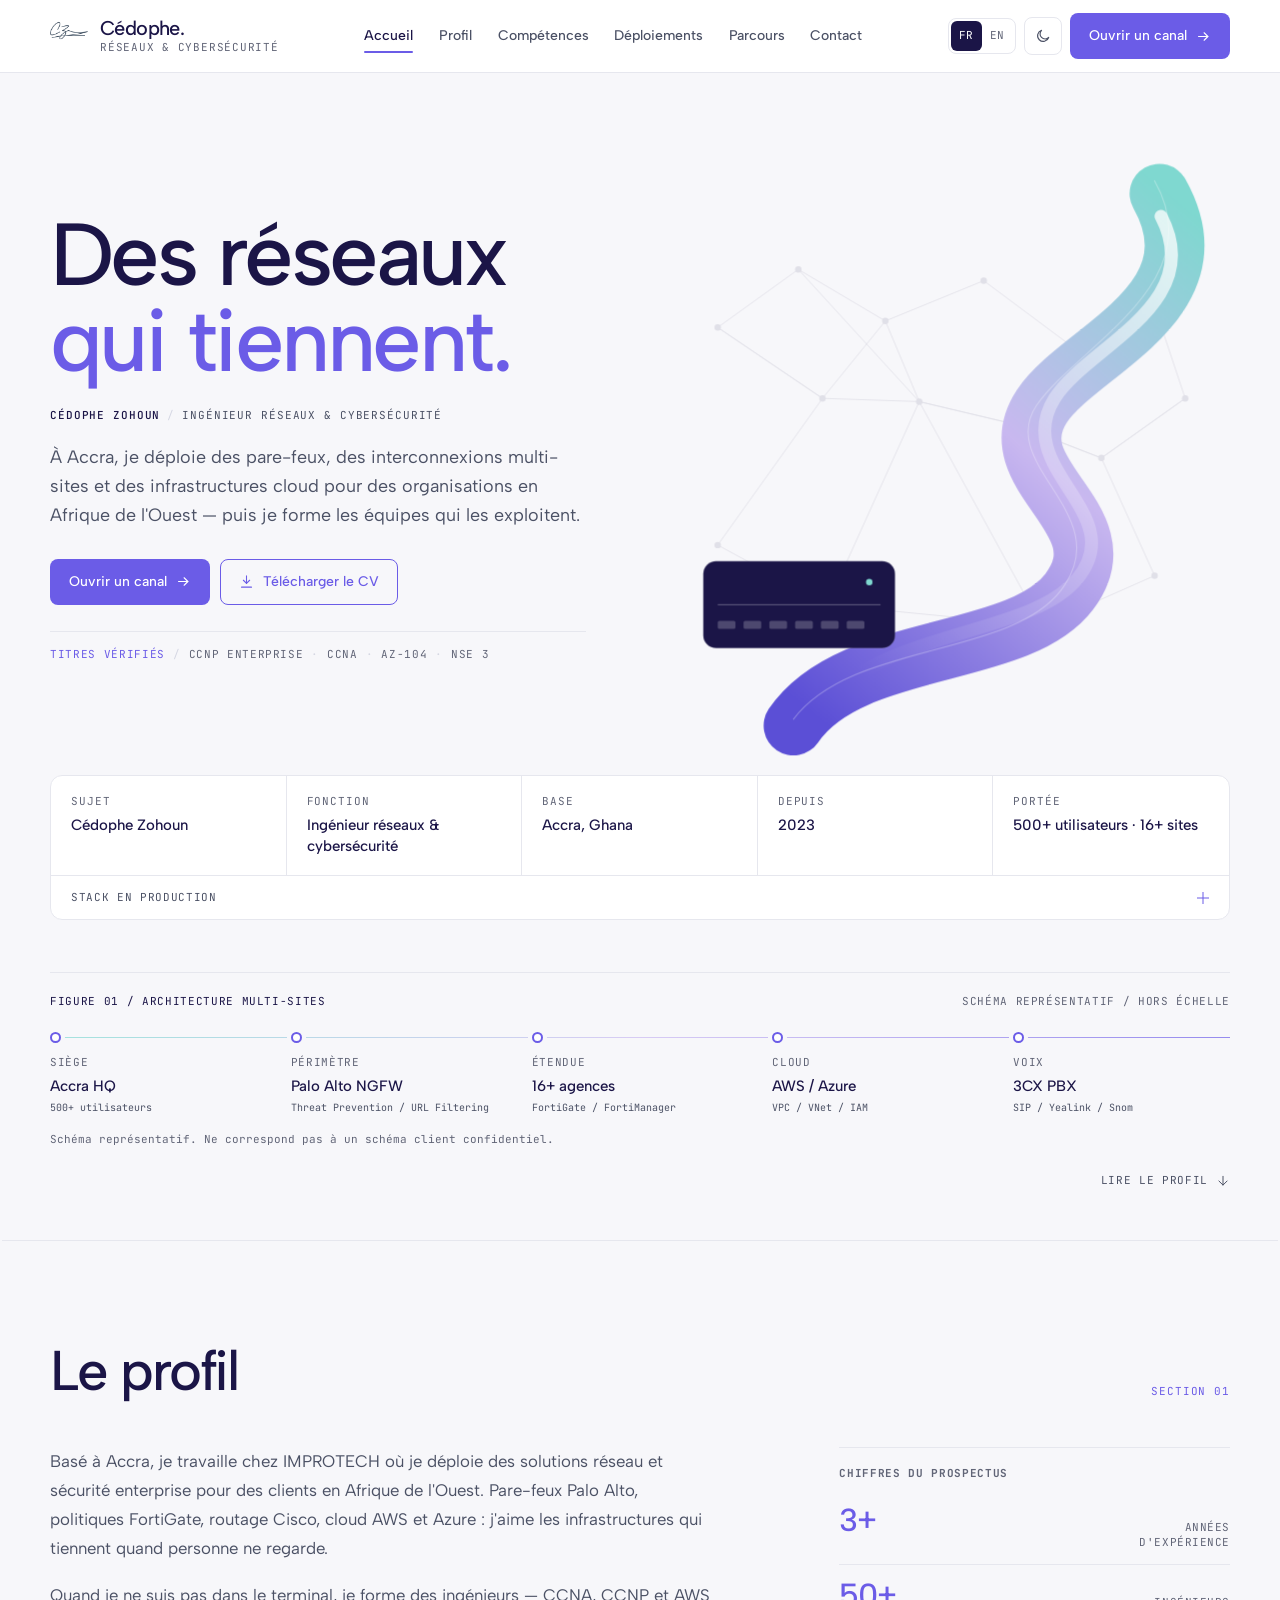
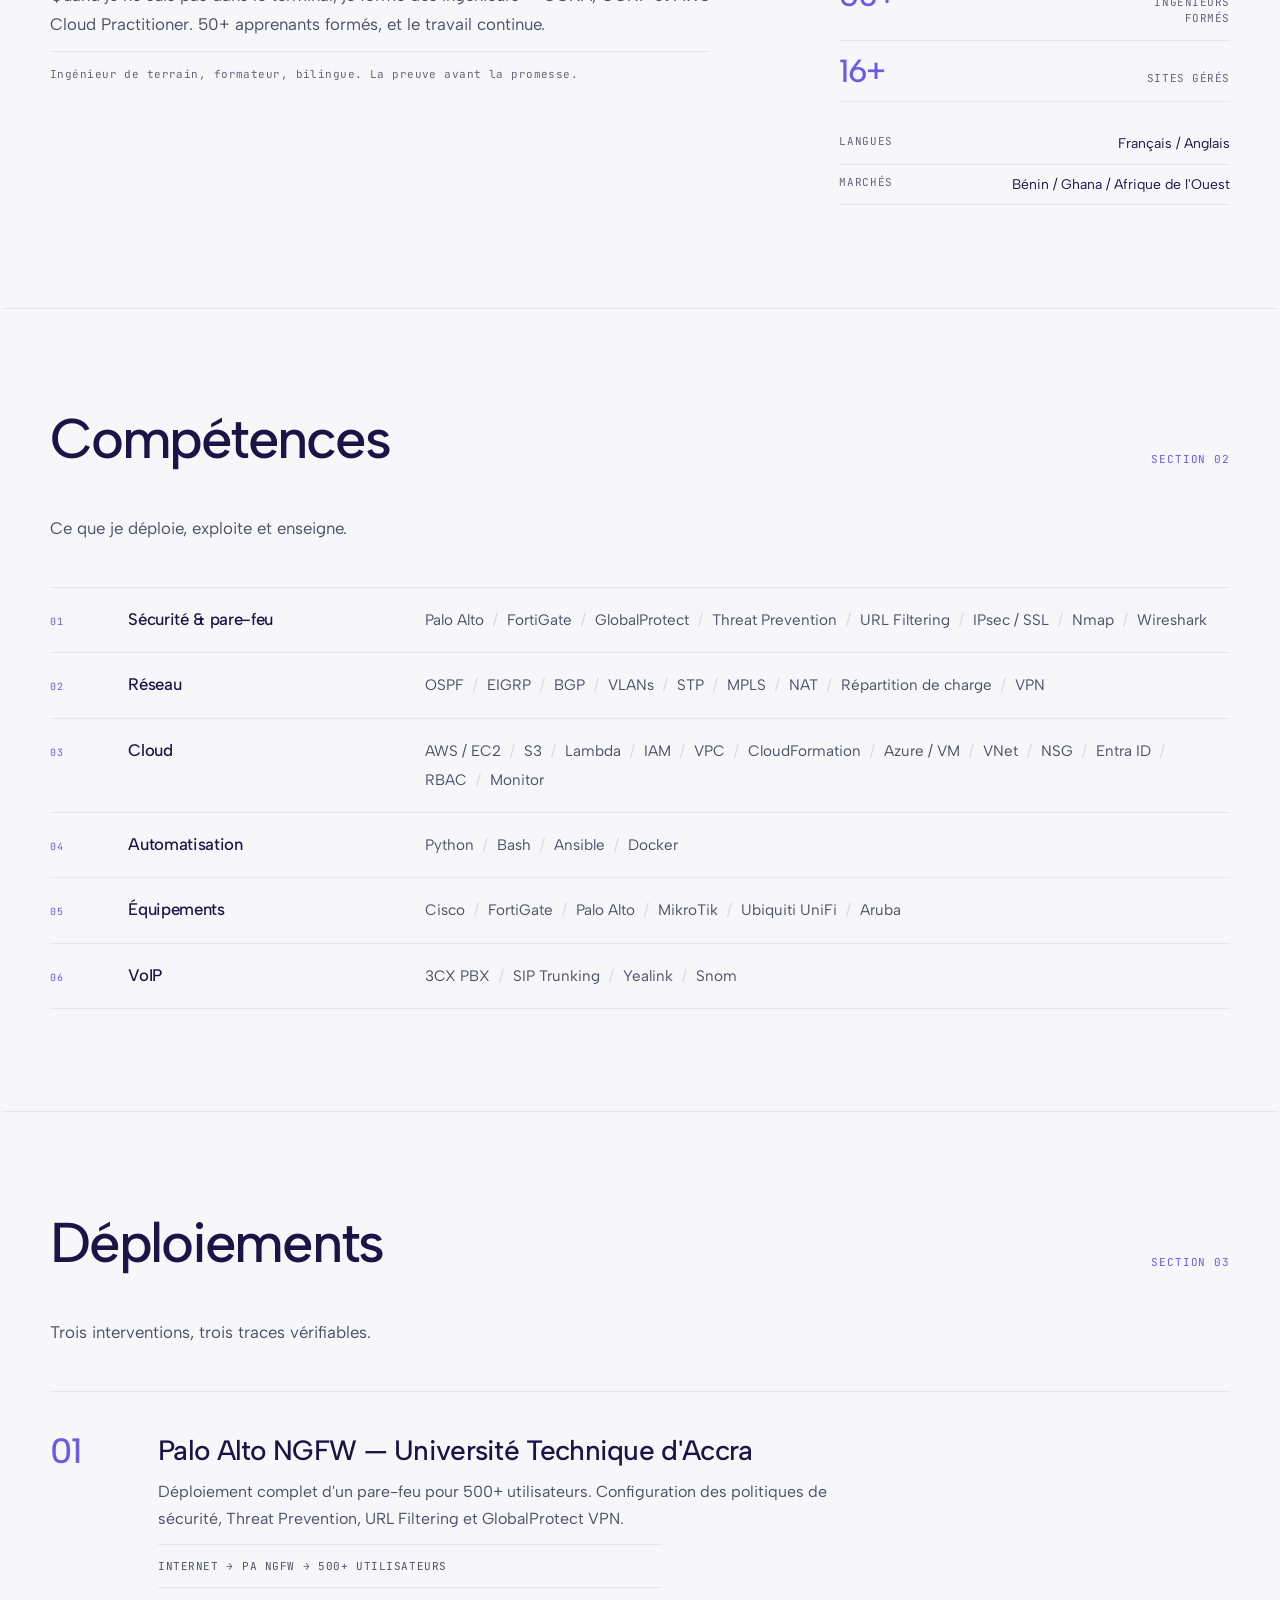
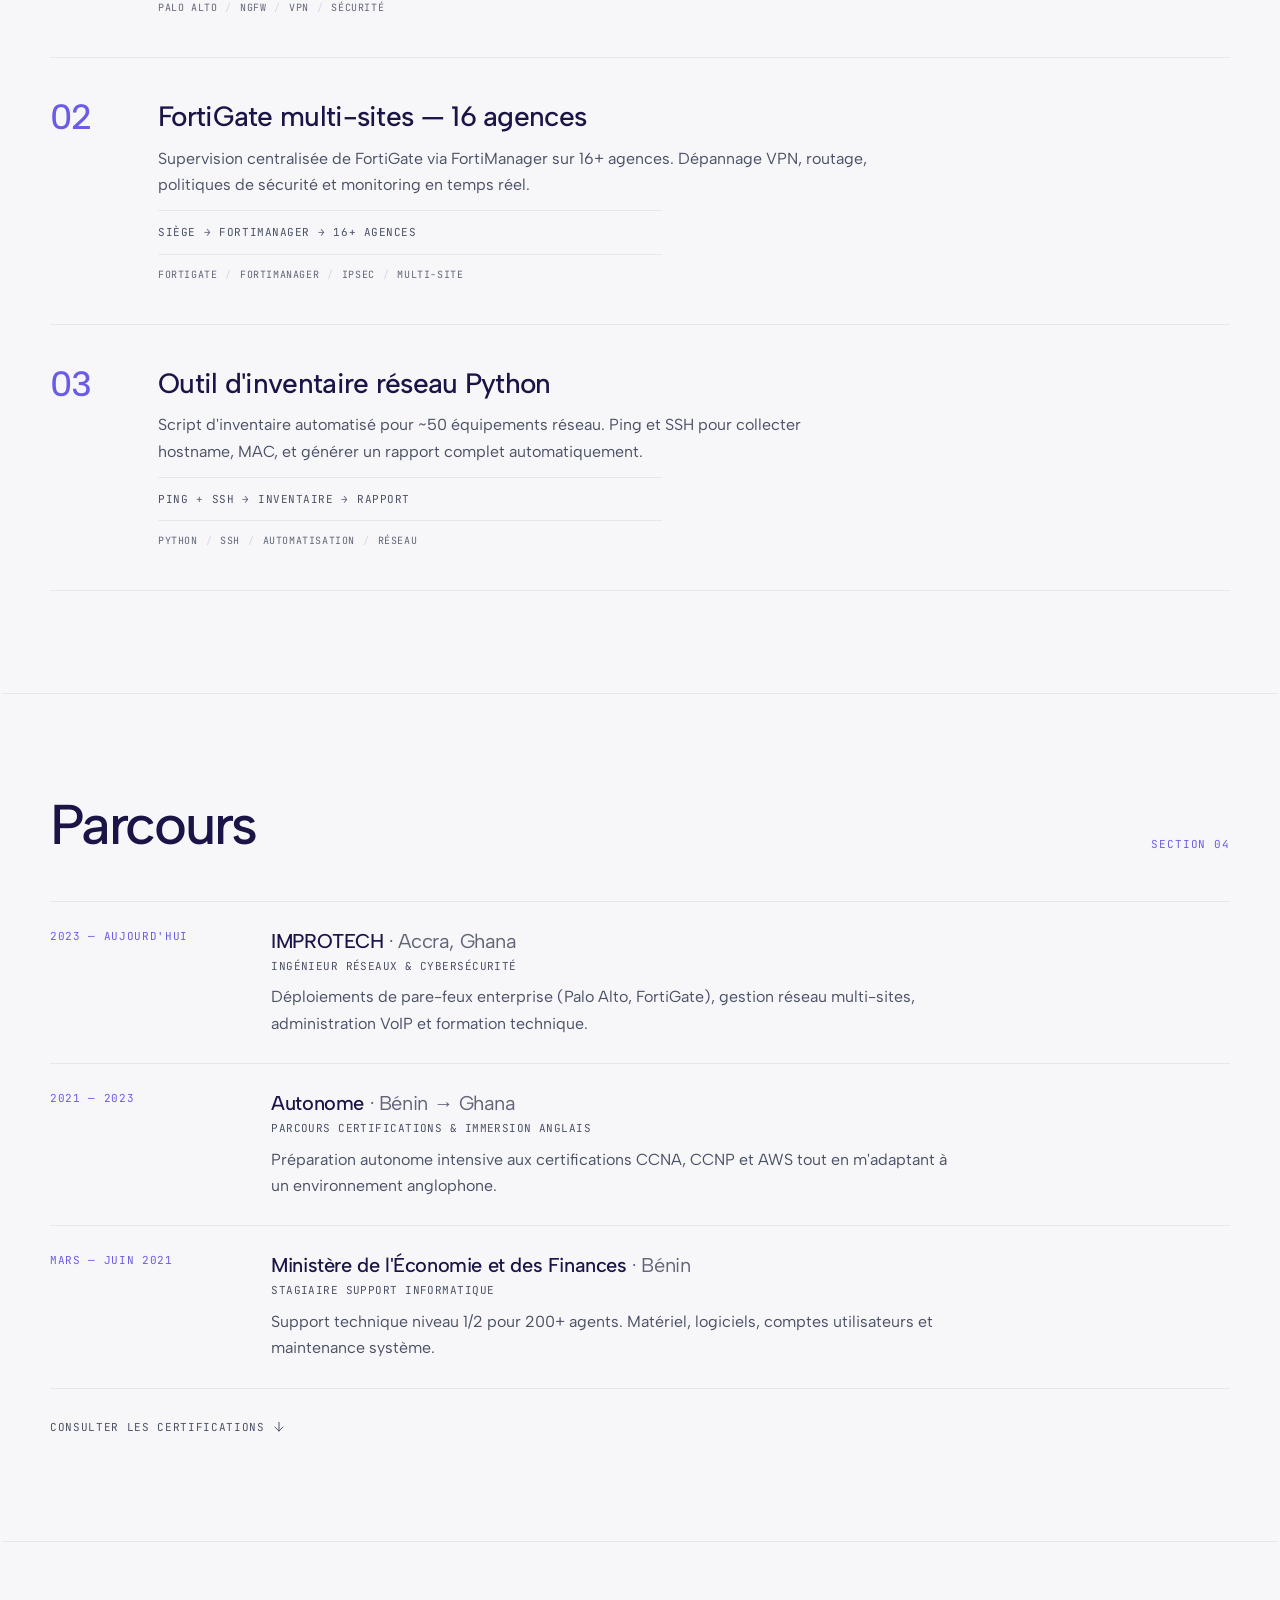
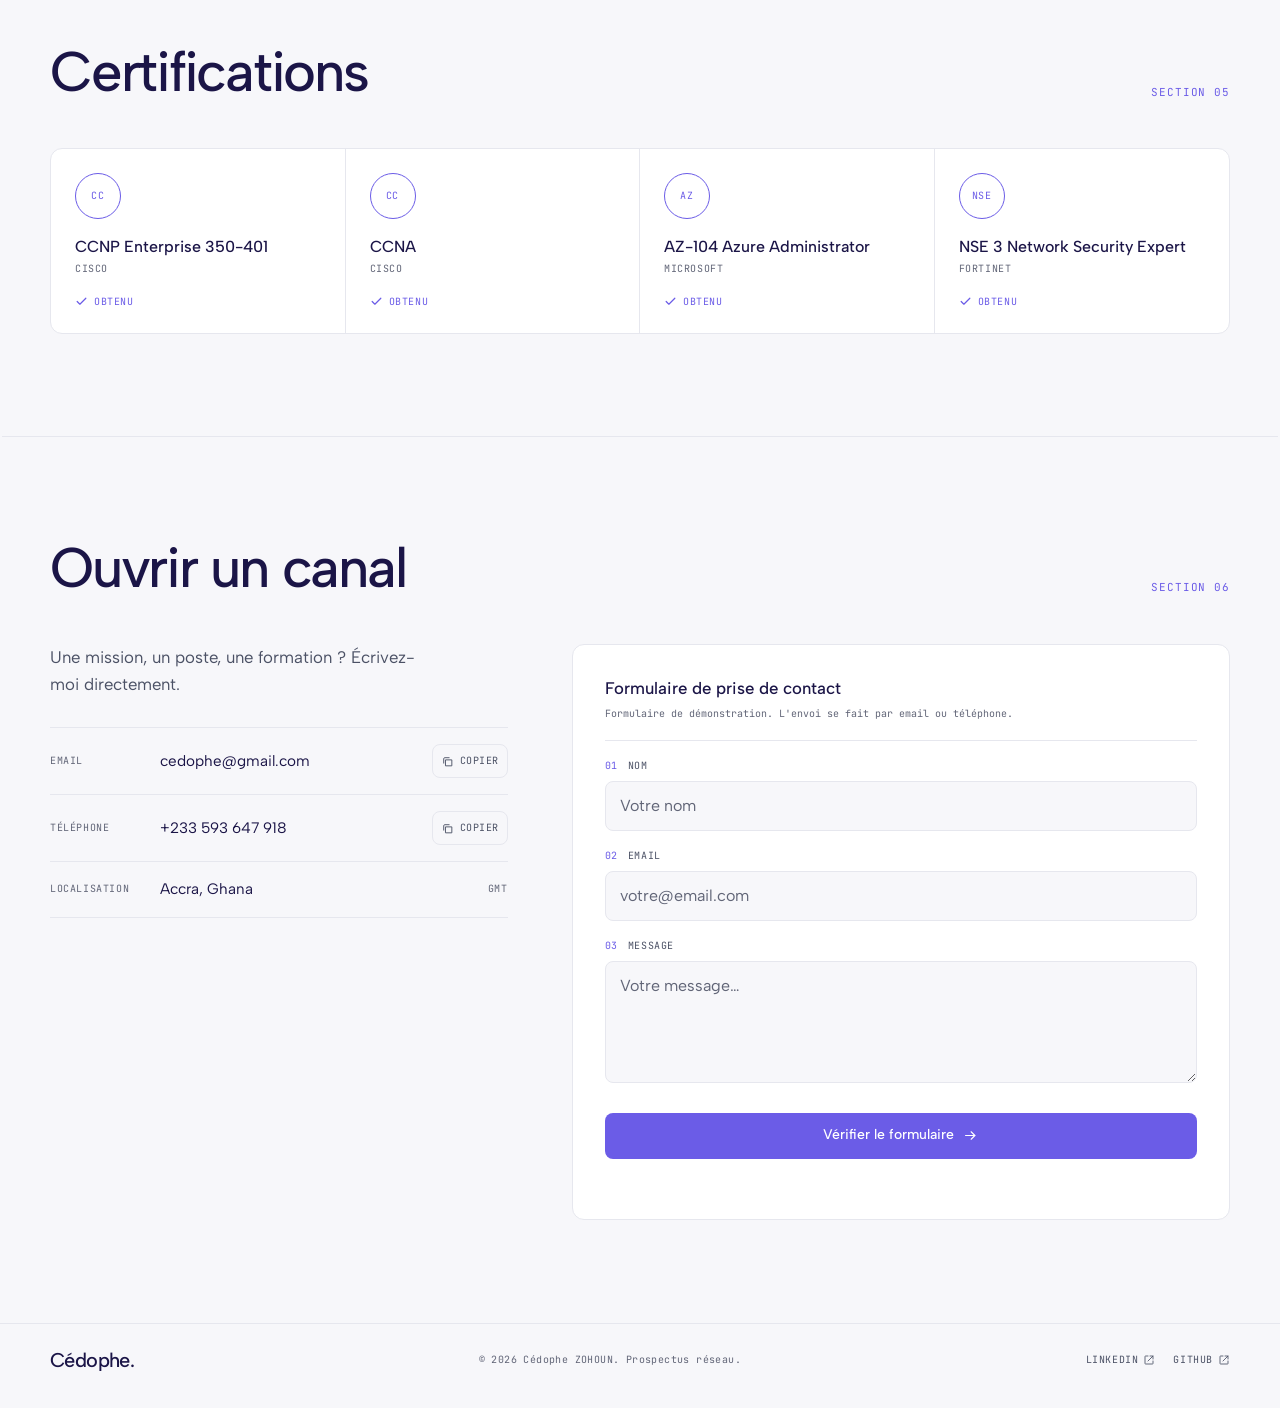
==== commit 5a0f21d9: "New version of the website with new design and new features." ====
--- a/index.html
+++ b/index.html
@@ -5,11 +5,11 @@
   <meta name="viewport" content="width=device-width, initial-scale=1.0">
   <title>Cédophe ZOHOUN — Ingénieur Réseaux &amp; Cybersécurité</title>
   <meta name="description" content="Ingénieur Réseaux &amp; Cybersécurité basé à Accra, Ghana. Pare-feux enterprise, infrastructures cloud et formation d'ingénieurs réseau en Afrique de l'Ouest.">
-  <meta name="theme-color" content="#f3ecdc">
+  <meta name="theme-color" content="#f7f7fa">
   <link rel="icon" type="image/svg+xml" href="assets/favicon.svg">
   <link rel="preconnect" href="https://fonts.googleapis.com">
   <link rel="preconnect" href="https://fonts.gstatic.com" crossorigin>
-  <link href="https://fonts.googleapis.com/css2?family=Albert+Sans:ital,wght@0,400;0,500;0,600;1,400&amp;family=Alumni+Sans:wght@400;500;600;700&amp;family=JetBrains+Mono:wght@400;500;600&amp;display=swap" rel="stylesheet">
+  <link href="https://fonts.googleapis.com/css2?family=Albert+Sans:wght@400;500&amp;family=JetBrains+Mono:wght@400;500&amp;display=swap" rel="stylesheet">
   <script>
     (function () {
       var t = "light";
@@ -24,7 +24,9 @@
 
   <svg class="sprite" aria-hidden="true" focusable="false">
     <symbol id="i-arrow" viewBox="0 0 24 24" fill="none" stroke="currentColor" stroke-width="1.7" stroke-linecap="round" stroke-linejoin="round"><path d="M4 12h15"/><path d="m13 6 6 6-6 6"/></symbol>
+    <symbol id="i-down" viewBox="0 0 24 24" fill="none" stroke="currentColor" stroke-width="1.7" stroke-linecap="round" stroke-linejoin="round"><path d="M12 4v15"/><path d="m5 12 7 7 7-7"/></symbol>
     <symbol id="i-download" viewBox="0 0 24 24" fill="none" stroke="currentColor" stroke-width="1.7" stroke-linecap="round" stroke-linejoin="round"><path d="M12 3v12"/><path d="m7 10 5 5 5-5"/><path d="M4 21h16"/></symbol>
+    <symbol id="i-external" viewBox="0 0 24 24" fill="none" stroke="currentColor" stroke-width="1.7" stroke-linecap="round" stroke-linejoin="round"><path d="M14 4h6v6"/><path d="M20 4 10 14"/><path d="M20 14v5a1 1 0 0 1-1 1H5a1 1 0 0 1-1-1V5a1 1 0 0 1 1-1h5"/></symbol>
     <symbol id="i-mail" viewBox="0 0 24 24" fill="none" stroke="currentColor" stroke-width="1.7" stroke-linecap="round" stroke-linejoin="round"><rect x="2.5" y="5" width="19" height="14"/><path d="m3 7 9 6 9-6"/></symbol>
     <symbol id="i-phone" viewBox="0 0 24 24" fill="none" stroke="currentColor" stroke-width="1.7" stroke-linecap="round" stroke-linejoin="round"><path d="M22 16.9v2.6a1.9 1.9 0 0 1-2.1 1.9 18.9 18.9 0 0 1-8.3-2.9 18.4 18.4 0 0 1-5.6-5.6A18.9 18.9 0 0 1 3.1 4.2 1.9 1.9 0 0 1 5 2h2.6a1.9 1.9 0 0 1 1.9 1.6c.1 1 .4 1.9.7 2.8a1.9 1.9 0 0 1-.4 2L8.6 9.6a15 15 0 0 0 5.8 5.8l1.2-1.2a1.9 1.9 0 0 1 2-.4c.9.3 1.8.6 2.8.7a1.9 1.9 0 0 1 1.6 1.4z"/></symbol>
     <symbol id="i-pin" viewBox="0 0 24 24" fill="none" stroke="currentColor" stroke-width="1.7" stroke-linecap="round" stroke-linejoin="round"><path d="M19.5 10.4c0 5.2-7.5 11.1-7.5 11.1S4.5 15.6 4.5 10.4a7.5 7.5 0 0 1 15 0z"/><circle cx="12" cy="10.4" r="2.6"/></symbol>
@@ -38,19 +40,25 @@
   <header class="site-header" id="site-header">
     <div class="header-inner">
       <a class="brand" href="#home" aria-label="Cédophe, retour à l'accueil" data-fr-aria="Cédophe, retour à l'accueil" data-en-aria="Cédophe, back to home">
-        <img class="brand-logo logo-light" src="assets/logo-light.png" width="44" height="47" alt="" loading="eager">
-        <img class="brand-logo logo-dark" src="assets/logo-dark.png" width="44" height="47" alt="" loading="eager">
+        <img class="brand-logo logo-light" src="assets/logo-light.png" width="40" height="43" alt="" loading="eager">
+        <img class="brand-logo logo-dark" src="assets/logo-dark.png" width="40" height="43" alt="" loading="eager">
         <span class="brand-text">
           <span class="brand-name">Cédophe.</span>
           <span class="brand-role" data-fr="Réseaux &amp; cybersécurité" data-en="Networks &amp; cybersecurity">Réseaux &amp; cybersécurité</span>
         </span>
       </a>
 
-      <p class="file-id">
-        <span data-fr="Dossier" data-en="Case file">Dossier</span>
-        <strong>CZ-2026 / 03</strong>
-        <span class="file-status"><span class="status-dot" aria-hidden="true"></span><span data-fr="Actif" data-en="Active">Actif</span></span>
-      </p>
+      <nav class="site-nav" id="nav-menu" aria-label="Sommaire" data-fr-aria="Sommaire" data-en-aria="Contents">
+        <p class="nav-caption" aria-hidden="true"><span data-fr="Sommaire" data-en="Contents">Sommaire</span></p>
+        <ul>
+          <li><a href="#home" data-spy-link><span data-fr="Accueil" data-en="Home">Accueil</span></a></li>
+          <li><a href="#about" data-spy-link><span data-fr="Profil" data-en="Profile">Profil</span></a></li>
+          <li><a href="#skills" data-spy-link><span data-fr="Compétences" data-en="Capabilities">Compétences</span></a></li>
+          <li><a href="#projects" data-spy-link><span data-fr="Déploiements" data-en="Deployments">Déploiements</span></a></li>
+          <li><a href="#experience" data-spy-link><span data-fr="Parcours" data-en="Experience">Parcours</span></a></li>
+          <li><a href="#contact" data-spy-link><span data-fr="Contact" data-en="Contact">Contact</span></a></li>
+        </ul>
+      </nav>
 
       <div class="header-controls">
         <div class="lang-switch" role="group" aria-label="Langue" data-fr-aria="Langue" data-en-aria="Language">
@@ -61,6 +69,10 @@
           <svg class="icon-sun" aria-hidden="true"><use href="#i-sun"/></svg>
           <svg class="icon-moon" aria-hidden="true"><use href="#i-moon"/></svg>
         </button>
+        <a class="btn btn-primary header-cta" href="#contact">
+          <span data-fr="Ouvrir un canal" data-en="Open a channel">Ouvrir un canal</span>
+          <svg class="icon" aria-hidden="true"><use href="#i-arrow"/></svg>
+        </a>
         <button class="burger" type="button" id="burger" aria-expanded="false" aria-controls="nav-menu" aria-label="Menu" data-fr-aria="Menu" data-en-aria="Menu">
           <span></span><span></span><span></span>
         </button>
@@ -68,400 +80,424 @@
     </div>
   </header>
 
-  <div class="shell">
-    <aside class="file-rail" id="nav-menu">
-      <nav class="rail-nav" aria-label="Index du dossier" data-fr-aria="Index du dossier" data-en-aria="Case file index">
-        <p class="rail-caption"><span data-fr="Index" data-en="Index">Index</span> <span aria-hidden="true">00—05</span></p>
-        <ul>
-          <li><a href="#home" data-spy-link><span class="tab-no">00</span><span data-fr="Couverture" data-en="Cover">Couverture</span></a></li>
-          <li><a href="#about" data-spy-link><span class="tab-no">01</span><span data-fr="Profil" data-en="Profile">Profil</span></a></li>
-          <li><a href="#skills" data-spy-link><span class="tab-no">02</span><span data-fr="Compétences" data-en="Capabilities">Compétences</span></a></li>
-          <li><a href="#projects" data-spy-link><span class="tab-no">03</span><span data-fr="Déploiements" data-en="Deployments">Déploiements</span></a></li>
-          <li><a href="#experience" data-spy-link><span class="tab-no">04</span><span data-fr="États de service" data-en="Service record">États de service</span></a></li>
-          <li><a href="#contact" data-spy-link><span class="tab-no">05</span><span data-fr="Contact" data-en="Contact">Contact</span></a></li>
-        </ul>
-      </nav>
-      <div class="rail-foot">
-        <span class="rail-place" data-fr="Accra, Ghana" data-en="Accra, Ghana">Accra, Ghana</span>
-        <span class="rail-meta">GMT / CZ-26</span>
-      </div>
-    </aside>
-
-    <main class="report" id="main">
-      <section class="hero" id="home" aria-labelledby="hero-title">
-        <div class="doc-meta">
-          <span data-fr="Dossier CZ-2026" data-en="Case file CZ-2026">Dossier CZ-2026</span>
-          <span data-fr="Rév. 03 / Accra" data-en="Rev. 03 / Accra">Rév. 03 / Accra</span>
-          <span class="doc-status"><span class="status-dot" aria-hidden="true"></span><span data-fr="Dossier actif" data-en="Active record">Dossier actif</span></span>
-        </div>
-
-        <div class="hero-grid">
-          <div class="hero-copy">
-            <h1 id="hero-title" data-fr="Des réseaux qui tiennent." data-en="Networks that hold.">Des réseaux qui tiennent.</h1>
-            <p class="hero-role"><span>Cédophe ZOHOUN</span> <span aria-hidden="true">/</span> <span data-fr="Ingénieur Réseaux &amp; Cybersécurité" data-en="Network &amp; Cybersecurity Engineer">Ingénieur Réseaux &amp; Cybersécurité</span></p>
-            <p class="hero-lede" data-fr="À Accra, je déploie des pare-feux, des interconnexions multi-sites et des infrastructures cloud pour des organisations en Afrique de l'Ouest — puis je forme les équipes qui les exploitent." data-en="In Accra, I deploy firewalls, multi-site interconnects and cloud infrastructure for organisations across West Africa — then train the teams who run them.">À Accra, je déploie des pare-feux, des interconnexions multi-sites et des infrastructures cloud pour des organisations en Afrique de l'Ouest — puis je forme les équipes qui les exploitent.</p>
-
-            <div class="hero-actions">
-              <a class="btn btn-primary" href="assets/cv.pdf">
-                <svg class="icon" aria-hidden="true"><use href="#i-download"/></svg>
-                <span data-fr="Télécharger le CV" data-en="Download CV">Télécharger le CV</span>
-              </a>
-              <a class="btn btn-secondary" href="#contact">
-                <span data-fr="Ouvrir un canal" data-en="Open a channel">Ouvrir un canal</span>
-                <svg class="icon" aria-hidden="true"><use href="#i-arrow"/></svg>
-              </a>
-            </div>
-
-            <p class="hero-credentials">
-              <span data-fr="Titres vérifiés" data-en="Verified credentials">Titres vérifiés</span>
-              <span aria-hidden="true">/</span>
-              <span>CCNP Enterprise</span>
-              <span aria-hidden="true">·</span>
-              <span>CCNA</span>
-              <span aria-hidden="true">·</span>
-              <span>AZ-104</span>
-              <span aria-hidden="true">·</span>
-              <span>NSE 3</span>
-            </p>
-          </div>
-
-          <aside class="record-summary" aria-labelledby="record-title">
-            <h2 class="summary-title" id="record-title" data-fr="Fiche signalétique" data-en="Record summary">Fiche signalétique</h2>
-            <dl>
-              <div><dt data-fr="Sujet" data-en="Subject">Sujet</dt><dd>Cédophe Zohoun</dd></div>
-              <div><dt data-fr="Fonction" data-en="Role">Fonction</dt><dd data-fr="Ingénieur réseaux &amp; cybersécurité" data-en="Network &amp; cybersecurity engineer">Ingénieur réseaux &amp; cybersécurité</dd></div>
-              <div><dt data-fr="Base" data-en="Base">Base</dt><dd data-fr="Accra, Ghana" data-en="Accra, Ghana">Accra, Ghana</dd></div>
-              <div><dt data-fr="Depuis" data-en="Since">Depuis</dt><dd>2023</dd></div>
-              <div><dt data-fr="Portée" data-en="Scope">Portée</dt><dd><span data-fr="500+ utilisateurs · 16+ sites" data-en="500+ users · 16+ sites">500+ utilisateurs · 16+ sites</span></dd></div>
-            </dl>
-
-            <details class="declassify">
-              <summary>
-                <span class="redaction" data-fr="Déclassifier l'annexe" data-en="Declassify the annex">Déclassifier l'annexe</span>
-                <span class="declassify-mark" aria-hidden="true">+</span>
-              </summary>
-              <div class="declassify-body">
-                <p data-fr="Stack en production" data-en="Production stack">Stack en production</p>
-                <ul>
-                  <li>Palo Alto NGFW</li>
-                  <li>FortiGate / FortiManager</li>
-                  <li>GlobalProtect</li>
-                  <li>Threat Prevention</li>
-                  <li>AWS / Azure</li>
-                  <li>3CX / SIP</li>
-                </ul>
-              </div>
-            </details>
-          </aside>
-        </div>
-
-        <figure class="exhibit" aria-labelledby="exhibit-title">
-          <figcaption class="exhibit-head">
-            <span id="exhibit-title" data-fr="Pièce A / Architecture multi-sites" data-en="Exhibit A / Multi-site architecture">Pièce A / Architecture multi-sites</span>
-            <span class="exhibit-key" data-fr="Schéma / hors échelle" data-en="Schematic / not to scale">Schéma / hors échelle</span>
-          </figcaption>
-          <ol class="route" aria-label="Architecture multi-sites représentative" data-fr-aria="Architecture multi-sites représentative" data-en-aria="Representative multi-site architecture">
-            <li class="route-stop">
-              <span class="route-marker" aria-hidden="true"></span>
-              <span class="route-label" data-fr="Siège" data-en="Headquarters">Siège</span>
-              <span class="route-value">Accra HQ</span>
-              <span class="route-detail">500+ <span data-fr="utilisateurs" data-en="users">utilisateurs</span></span>
-            </li>
-            <li class="route-stop">
-              <span class="route-marker" aria-hidden="true"></span>
-              <span class="route-label" data-fr="Périmètre" data-en="Perimeter">Périmètre</span>
-              <span class="route-value">Palo Alto NGFW</span>
-              <span class="route-detail">Threat Prevention / URL Filtering</span>
-            </li>
-            <li class="route-stop">
-              <span class="route-marker" aria-hidden="true"></span>
-              <span class="route-label" data-fr="Étendue" data-en="Footprint">Étendue</span>
-              <span class="route-value">16+ <span data-fr="agences" data-en="branches">agences</span></span>
-              <span class="route-detail">FortiGate / FortiManager</span>
-            </li>
-            <li class="route-stop">
-              <span class="route-marker" aria-hidden="true"></span>
-              <span class="route-label" data-fr="Cloud" data-en="Cloud">Cloud</span>
-              <span class="route-value">AWS / Azure</span>
-              <span class="route-detail">VPC / VNet / IAM</span>
-            </li>
-            <li class="route-stop">
-              <span class="route-marker" aria-hidden="true"></span>
-              <span class="route-label" data-fr="Voix" data-en="Voice">Voix</span>
-              <span class="route-value">3CX PBX</span>
-              <span class="route-detail">SIP / Yealink / Snom</span>
-            </li>
-          </ol>
-          <p class="exhibit-note" data-fr="Schéma représentatif. Ne correspond pas à un schéma client confidentiel." data-en="Representative schematic. Not a confidential client diagram.">Schéma représentatif. Ne correspond pas à un schéma client confidentiel.</p>
-        </figure>
-
-        <div class="doc-foot">
-          <span data-fr="Fin de la couverture" data-en="End of cover">Fin de la couverture</span>
-          <a href="#about"><span data-fr="Lire le profil" data-en="Read the profile">Lire le profil</span> <span aria-hidden="true">↓</span></a>
-        </div>
-      </section>
-
-      <section class="section" id="about" aria-labelledby="about-title">
-        <header class="section-head">
-          <h2 id="about-title" data-fr="Le profil" data-en="The profile">Le profil</h2>
-          <p class="folio"><span data-fr="Fiche" data-en="Sheet">Fiche</span> 01</p>
-        </header>
-        <div class="section-grid">
-          <div class="prose">
-            <p data-fr="Basé à Accra, je travaille chez IMPROTECH où je déploie des solutions réseau et sécurité enterprise pour des clients en Afrique de l'Ouest. Pare-feux Palo Alto, politiques FortiGate, routage Cisco, cloud AWS et Azure : j'aime les infrastructures qui tiennent quand personne ne regarde." data-en="Based in Accra, I work at IMPROTECH, deploying enterprise network and security solutions for clients across West Africa. Palo Alto firewalls, FortiGate policies, Cisco routing, AWS and Azure cloud: I like infrastructure that holds when no one is watching.">Basé à Accra, je travaille chez IMPROTECH où je déploie des solutions réseau et sécurité enterprise pour des clients en Afrique de l'Ouest. Pare-feux Palo Alto, politiques FortiGate, routage Cisco, cloud AWS et Azure : j'aime les infrastructures qui tiennent quand personne ne regarde.</p>
-            <p data-fr="Quand je ne suis pas dans le terminal, je forme des ingénieurs — CCNA, CCNP et AWS Cloud Practitioner. 50+ apprenants formés, et le travail continue." data-en="When I'm not in the terminal, I train engineers — CCNA, CCNP and AWS Cloud Practitioner. 50+ learners trained, and the work continues.">Quand je ne suis pas dans le terminal, je forme des ingénieurs — CCNA, CCNP et AWS Cloud Practitioner. 50+ apprenants formés, et le travail continue.</p>
-            <p class="prose-note" data-fr="Ingénieur de terrain, formateur, bilingue. La preuve avant la promesse." data-en="Field engineer, trainer, bilingual. Proof before promise.">Ingénieur de terrain, formateur, bilingue. La preuve avant la promesse.</p>
-          </div>
-          <aside class="field-notes" aria-labelledby="figures-title">
-            <h3 class="field-title" id="figures-title" data-fr="Chiffres du dossier" data-en="Record figures">Chiffres du dossier</h3>
-            <ul class="figures">
-              <li><span class="figure-number" data-count="3" data-suffix="+">3+</span><span class="figure-label" data-fr="Années d'expérience" data-en="Years of experience">Années d'expérience</span></li>
-              <li><span class="figure-number" data-count="50" data-suffix="+">50+</span><span class="figure-label" data-fr="Ingénieurs formés" data-en="Engineers trained">Ingénieurs formés</span></li>
-              <li><span class="figure-number" data-count="16" data-suffix="+">16+</span><span class="figure-label" data-fr="Sites gérés" data-en="Sites managed">Sites gérés</span></li>
-            </ul>
-            <dl class="field-meta">
-              <div><dt data-fr="Langues" data-en="Languages">Langues</dt><dd data-fr="Français / Anglais" data-en="French / English">Français / Anglais</dd></div>
-              <div><dt data-fr="Marchés" data-en="Markets">Marchés</dt><dd data-fr="Bénin / Ghana / Afrique de l'Ouest" data-en="Benin / Ghana / West Africa">Bénin / Ghana / Afrique de l'Ouest</dd></div>
-            </dl>
-          </aside>
-        </div>
-      </section>
-
-      <section class="section" id="skills" aria-labelledby="skills-title">
-        <header class="section-head">
-          <h2 id="skills-title" data-fr="Registre des compétences" data-en="Capability register">Registre des compétences</h2>
-          <p class="folio"><span data-fr="Fiche" data-en="Sheet">Fiche</span> 02</p>
-        </header>
-        <p class="section-lede" data-fr="Ce que je déploie, exploite et enseigne." data-en="What I deploy, operate and teach.">Ce que je déploie, exploite et enseigne.</p>
-
-        <div class="register">
-          <div class="reg-row">
-            <span class="reg-index">01</span>
-            <h3 data-fr="Sécurité &amp; pare-feu" data-en="Security &amp; firewall">Sécurité &amp; pare-feu</h3>
-            <ul class="reg-items">
-              <li>Palo Alto</li><li>FortiGate</li><li>GlobalProtect</li><li>Threat Prevention</li><li>URL Filtering</li><li>IPsec / SSL</li><li>Nmap</li><li>Wireshark</li>
-            </ul>
-          </div>
-          <div class="reg-row">
-            <span class="reg-index">02</span>
-            <h3 data-fr="Réseau" data-en="Networking">Réseau</h3>
-            <ul class="reg-items">
-              <li>OSPF</li><li>EIGRP</li><li>BGP</li><li>VLANs</li><li>STP</li><li>MPLS</li><li>NAT</li><li data-fr="Répartition de charge" data-en="Load balancing">Répartition de charge</li><li>VPN</li>
-            </ul>
-          </div>
-          <div class="reg-row">
-            <span class="reg-index">03</span>
-            <h3>Cloud</h3>
-            <ul class="reg-items">
-              <li>AWS / EC2</li><li>S3</li><li>Lambda</li><li>IAM</li><li>VPC</li><li>CloudFormation</li><li>Azure / VM</li><li>VNet</li><li>NSG</li><li>Entra ID</li><li>RBAC</li><li>Monitor</li>
-            </ul>
-          </div>
-          <div class="reg-row">
-            <span class="reg-index">04</span>
-            <h3 data-fr="Automatisation" data-en="Automation">Automatisation</h3>
-            <ul class="reg-items"><li>Python</li><li>Bash</li><li>Ansible</li><li>Docker</li></ul>
-          </div>
-          <div class="reg-row">
-            <span class="reg-index">05</span>
-            <h3 data-fr="Équipements" data-en="Equipment">Équipements</h3>
-            <ul class="reg-items"><li>Cisco</li><li>FortiGate</li><li>Palo Alto</li><li>MikroTik</li><li>Ubiquiti UniFi</li><li>Aruba</li></ul>
-          </div>
-          <div class="reg-row">
-            <span class="reg-index">06</span>
-            <h3>VoIP</h3>
-            <ul class="reg-items"><li>3CX PBX</li><li>SIP Trunking</li><li>Yealink</li><li>Snom</li></ul>
-          </div>
-        </div>
-      </section>
-
-      <section class="section" id="projects" aria-labelledby="projects-title">
-        <header class="section-head">
-          <h2 id="projects-title" data-fr="Déploiements" data-en="Deployments">Déploiements</h2>
-          <p class="folio"><span data-fr="Pièces" data-en="Exhibits">Pièces</span> A—C</p>
-        </header>
-        <p class="section-lede" data-fr="Trois interventions, trois traces vérifiables." data-en="Three deployments, three verifiable traces.">Trois interventions, trois traces vérifiables.</p>
-
-        <div class="deployments">
-          <article class="deployment">
-            <div class="dep-marker">
-              <span class="dep-letter" aria-hidden="true">A</span>
-              <span class="dep-kicker" data-fr="Pièce A" data-en="Exhibit A">Pièce A</span>
-            </div>
-            <div class="dep-body">
-              <h3 data-fr="Palo Alto NGFW — Université Technique d'Accra" data-en="Palo Alto NGFW — Accra Technical University">Palo Alto NGFW — Université Technique d'Accra</h3>
-              <p data-fr="Déploiement complet d'un pare-feu pour 500+ utilisateurs. Configuration des politiques de sécurité, Threat Prevention, URL Filtering et GlobalProtect VPN." data-en="Full firewall deployment for 500+ users. Configured security policies, Threat Prevention, URL Filtering and GlobalProtect VPN.">Déploiement complet d'un pare-feu pour 500+ utilisateurs. Configuration des politiques de sécurité, Threat Prevention, URL Filtering et GlobalProtect VPN.</p>
-              <p class="dep-path"><span data-fr="Internet" data-en="Internet">Internet</span><span aria-hidden="true">→</span><span>PA NGFW</span><span aria-hidden="true">→</span><span data-fr="500+ utilisateurs" data-en="500+ users">500+ utilisateurs</span></p>
-              <ul class="dep-stack"><li>Palo Alto</li><li>NGFW</li><li>VPN</li><li data-fr="Sécurité" data-en="Security">Sécurité</li></ul>
-            </div>
-          </article>
-
-          <article class="deployment">
-            <div class="dep-marker">
-              <span class="dep-letter" aria-hidden="true">B</span>
-              <span class="dep-kicker" data-fr="Pièce B" data-en="Exhibit B">Pièce B</span>
-            </div>
-            <div class="dep-body">
-              <h3 data-fr="FortiGate multi-sites — 16 agences" data-en="FortiGate multi-site — 16 branches">FortiGate multi-sites — 16 agences</h3>
-              <p data-fr="Supervision centralisée de FortiGate via FortiManager sur 16+ agences. Dépannage VPN, routage, politiques de sécurité et monitoring en temps réel." data-en="Centralised FortiGate supervision via FortiManager across 16+ branches. VPN troubleshooting, routing, security policies and real-time monitoring.">Supervision centralisée de FortiGate via FortiManager sur 16+ agences. Dépannage VPN, routage, politiques de sécurité et monitoring en temps réel.</p>
-              <p class="dep-path"><span data-fr="Siège" data-en="HQ">Siège</span><span aria-hidden="true">→</span><span>FortiManager</span><span aria-hidden="true">→</span><span data-fr="16+ agences" data-en="16+ branches">16+ agences</span></p>
-              <ul class="dep-stack"><li>FortiGate</li><li>FortiManager</li><li>IPsec</li><li data-fr="Multi-site" data-en="Multi-site">Multi-site</li></ul>
-            </div>
-          </article>
-
-          <article class="deployment">
-            <div class="dep-marker">
-              <span class="dep-letter" aria-hidden="true">C</span>
-              <span class="dep-kicker" data-fr="Pièce C" data-en="Exhibit C">Pièce C</span>
-            </div>
-            <div class="dep-body">
-              <h3 data-fr="Outil d'inventaire réseau Python" data-en="Python network inventory tool">Outil d'inventaire réseau Python</h3>
-              <p data-fr="Script d'inventaire automatisé pour ~50 équipements réseau. Ping et SSH pour collecter hostname, MAC, et générer un rapport complet automatiquement." data-en="Automated documentation script for ~50 network devices. Uses ping and SSH to collect hostname, MAC, and generate a full inventory report automatically.">Script d'inventaire automatisé pour ~50 équipements réseau. Ping et SSH pour collecter hostname, MAC, et générer un rapport complet automatiquement.</p>
-              <p class="dep-path"><span>Ping</span><span aria-hidden="true">+</span><span>SSH</span><span aria-hidden="true">→</span><span data-fr="inventaire" data-en="inventory">inventaire</span><span aria-hidden="true">→</span><span data-fr="rapport" data-en="report">rapport</span></p>
-              <ul class="dep-stack"><li>Python</li><li>SSH</li><li data-fr="Automatisation" data-en="Automation">Automatisation</li><li data-fr="Réseau" data-en="Networking">Réseau</li></ul>
-            </div>
-          </article>
-        </div>
-      </section>
-
-      <section class="section" id="experience" aria-labelledby="experience-title">
-        <header class="section-head">
-          <h2 id="experience-title" data-fr="États de service" data-en="Service record">États de service</h2>
-          <p class="folio"><span data-fr="Fiche" data-en="Sheet">Fiche</span> 04</p>
-        </header>
-
-        <ol class="service">
-          <li>
-            <p class="service-date" data-fr="2023 — Aujourd'hui" data-en="2023 — Present">2023 — Aujourd'hui</p>
-            <div class="service-body">
-              <h3>IMPROTECH <span class="service-loc">· Accra, Ghana</span></h3>
-              <p class="service-role" data-fr="Ingénieur Réseaux &amp; Cybersécurité" data-en="Network &amp; Cybersecurity Engineer">Ingénieur Réseaux &amp; Cybersécurité</p>
-              <p class="service-desc" data-fr="Déploiements de pare-feux enterprise (Palo Alto, FortiGate), gestion réseau multi-sites, administration VoIP et formation technique." data-en="Enterprise firewall deployments (Palo Alto, FortiGate), multi-site network management, VoIP administration and technical training delivery.">Déploiements de pare-feux enterprise (Palo Alto, FortiGate), gestion réseau multi-sites, administration VoIP et formation technique.</p>
-            </div>
+  <main class="prospectus" id="main">
+    <section class="hero" id="home" aria-labelledby="hero-title">
+      <div class="hero-grid">
+        <div class="hero-copy">
+          <h1 id="hero-title">
+            <span data-fr="Des réseaux" data-en="Networks">Des réseaux</span>
+            <span class="hero-accent" data-fr="qui tiennent." data-en="that hold.">qui tiennent.</span>
+          </h1>
+          <p class="hero-role"><span>Cédophe ZOHOUN</span> <span aria-hidden="true">/</span> <span data-fr="Ingénieur Réseaux &amp; Cybersécurité" data-en="Network &amp; Cybersecurity Engineer">Ingénieur Réseaux &amp; Cybersécurité</span></p>
+          <p class="hero-lede" data-fr="À Accra, je déploie des pare-feux, des interconnexions multi-sites et des infrastructures cloud pour des organisations en Afrique de l'Ouest — puis je forme les équipes qui les exploitent." data-en="In Accra, I deploy firewalls, multi-site interconnects and cloud infrastructure for organisations across West Africa — then train the teams who run them.">À Accra, je déploie des pare-feux, des interconnexions multi-sites et des infrastructures cloud pour des organisations en Afrique de l'Ouest — puis je forme les équipes qui les exploitent.</p>
+
+          <div class="hero-actions">
+            <a class="btn btn-primary" href="#contact">
+              <span data-fr="Ouvrir un canal" data-en="Open a channel">Ouvrir un canal</span>
+              <svg class="icon" aria-hidden="true"><use href="#i-arrow"/></svg>
+            </a>
+            <a class="btn btn-secondary" href="assets/cv.pdf">
+              <svg class="icon" aria-hidden="true"><use href="#i-download"/></svg>
+              <span data-fr="Télécharger le CV" data-en="Download CV">Télécharger le CV</span>
+            </a>
+          </div>
+
+          <p class="hero-credentials">
+            <span data-fr="Titres vérifiés" data-en="Verified credentials">Titres vérifiés</span>
+            <span aria-hidden="true">/</span>
+            <span>CCNP Enterprise</span>
+            <span aria-hidden="true">·</span>
+            <span>CCNA</span>
+            <span aria-hidden="true">·</span>
+            <span>AZ-104</span>
+            <span aria-hidden="true">·</span>
+            <span>NSE 3</span>
+          </p>
+        </div>
+
+        <div class="hero-visual" aria-hidden="true">
+          <svg class="signal-ribbon" viewBox="0 0 720 680" preserveAspectRatio="xMidYMid slice" focusable="false">
+            <defs>
+              <linearGradient id="ribbon-gradient" x1="660" y1="50" x2="160" y2="650" gradientUnits="userSpaceOnUse">
+                <stop offset="0" stop-color="var(--teal)"/>
+                <stop offset="0.46" stop-color="var(--lilac)"/>
+                <stop offset="1" stop-color="var(--violet-deep)"/>
+              </linearGradient>
+              <linearGradient id="ribbon-sheen" x1="640" y1="90" x2="210" y2="590" gradientUnits="userSpaceOnUse">
+                <stop offset="0" stop-color="var(--ribbon-sheen)" stop-opacity="0.76"/>
+                <stop offset="0.5" stop-color="var(--ribbon-sheen)" stop-opacity="0.22"/>
+                <stop offset="1" stop-color="var(--ribbon-sheen)" stop-opacity="0"/>
+              </linearGradient>
+            </defs>
+
+            <g class="hero-topology">
+              <path d="M84 204 184 132 292 196 214 292 84 204Z"/>
+              <path d="M292 196 414 146 524 228 452 324 334 296 292 196Z"/>
+              <path d="M524 228 626 178 664 292 560 366 452 324"/>
+              <path d="M84 204 214 292 334 296 452 324 560 366 664 292"/>
+              <path d="M184 132 334 296"/>
+              <path d="M214 292 84 474 220 548 334 296"/>
+              <path d="M560 366 626 512 486 574 334 296"/>
+              <path d="M220 548 486 574"/>
+              <circle cx="84" cy="204" r="4"/>
+              <circle cx="184" cy="132" r="4"/>
+              <circle cx="292" cy="196" r="4"/>
+              <circle cx="214" cy="292" r="4"/>
+              <circle cx="414" cy="146" r="4"/>
+              <circle cx="524" cy="228" r="4"/>
+              <circle cx="452" cy="324" r="4"/>
+              <circle cx="626" cy="178" r="4"/>
+              <circle cx="664" cy="292" r="4"/>
+              <circle cx="560" cy="366" r="4"/>
+              <circle cx="334" cy="296" r="4"/>
+              <circle cx="84" cy="474" r="4"/>
+              <circle cx="220" cy="548" r="4"/>
+              <circle cx="486" cy="574" r="4"/>
+              <circle cx="626" cy="512" r="4"/>
+            </g>
+
+            <g class="hero-ribbon">
+              <path class="ribbon-body" d="M632 38C708 174 532 232 486 302c-58 88 104 138 34 230-64 84-272 62-342 166" fill="none" stroke="url(#ribbon-gradient)" stroke-width="74" stroke-linecap="round"/>
+              <path class="ribbon-light" d="M634 66c58 110-92 162-132 226-55 88 96 142 28 224-58 70-232 62-312 152" fill="none" stroke="url(#ribbon-sheen)" stroke-width="16" stroke-linecap="round"/>
+              <path class="ribbon-edge" d="M626 22c72 126-94 204-146 278-52 76 102 136 30 230-64 84-260 64-332 160" fill="none" stroke="var(--ribbon-sheen)" stroke-opacity="0.28" stroke-width="1.4" stroke-linecap="round"/>
+            </g>
+
+            <g class="hero-core">
+              <rect x="66" y="494" width="238" height="108" rx="16" fill="var(--core)" stroke="var(--core-edge)" stroke-width="1"/>
+              <circle cx="272" cy="520" r="4" fill="var(--teal)"/>
+              <path d="M84 548h202" stroke="var(--core-line)" stroke-width="1" opacity="0.4"/>
+              <rect x="84" y="568" width="22" height="10" rx="2" fill="var(--core-port)"/>
+              <rect x="116" y="568" width="22" height="10" rx="2" fill="var(--core-port)"/>
+              <rect x="148" y="568" width="22" height="10" rx="2" fill="var(--core-port)"/>
+              <rect x="180" y="568" width="22" height="10" rx="2" fill="var(--core-port)"/>
+              <rect x="212" y="568" width="22" height="10" rx="2" fill="var(--core-port)"/>
+              <rect x="244" y="568" width="22" height="10" rx="2" fill="var(--core-port)"/>
+            </g>
+          </svg>
+        </div>
+      </div>
+
+      <div class="facts-band">
+        <h2 class="sr-only" id="facts-title" data-fr="Prospectus en bref" data-en="Prospectus at a glance">Prospectus en bref</h2>
+        <dl class="facts" aria-labelledby="facts-title">
+          <div><dt data-fr="Sujet" data-en="Subject">Sujet</dt><dd>Cédophe Zohoun</dd></div>
+          <div><dt data-fr="Fonction" data-en="Role">Fonction</dt><dd data-fr="Ingénieur réseaux &amp; cybersécurité" data-en="Network &amp; cybersecurity engineer">Ingénieur réseaux &amp; cybersécurité</dd></div>
+          <div><dt data-fr="Base" data-en="Base">Base</dt><dd data-fr="Accra, Ghana" data-en="Accra, Ghana">Accra, Ghana</dd></div>
+          <div><dt data-fr="Depuis" data-en="Since">Depuis</dt><dd>2023</dd></div>
+          <div><dt data-fr="Portée" data-en="Scope">Portée</dt><dd><span data-fr="500+ utilisateurs · 16+ sites" data-en="500+ users · 16+ sites">500+ utilisateurs · 16+ sites</span></dd></div>
+        </dl>
+        <details class="stack-disclosure">
+          <summary>
+            <span data-fr="Stack en production" data-en="Production stack">Stack en production</span>
+            <span class="disclosure-mark" aria-hidden="true"></span>
+          </summary>
+          <ul>
+            <li>Palo Alto NGFW</li>
+            <li>FortiGate / FortiManager</li>
+            <li>GlobalProtect</li>
+            <li>Threat Prevention</li>
+            <li>AWS / Azure</li>
+            <li>3CX / SIP</li>
+          </ul>
+        </details>
+      </div>
+
+      <figure class="route-band" aria-labelledby="route-title">
+        <figcaption class="route-head">
+          <span id="route-title" data-fr="Figure 01 / Architecture multi-sites" data-en="Figure 01 / Multi-site architecture">Figure 01 / Architecture multi-sites</span>
+          <span data-fr="Schéma représentatif / hors échelle" data-en="Representative schematic / not to scale">Schéma représentatif / hors échelle</span>
+        </figcaption>
+        <ol class="route" aria-label="Architecture multi-sites représentative" data-fr-aria="Architecture multi-sites représentative" data-en-aria="Representative multi-site architecture">
+          <li class="route-stop">
+            <span class="route-marker" aria-hidden="true"></span>
+            <span class="route-label" data-fr="Siège" data-en="Headquarters">Siège</span>
+            <span class="route-value">Accra HQ</span>
+            <span class="route-detail">500+ <span data-fr="utilisateurs" data-en="users">utilisateurs</span></span>
           </li>
-          <li>
-            <p class="service-date">2021 — 2023</p>
-            <div class="service-body">
-              <h3><span data-fr="Autonome" data-en="Self-directed">Autonome</span> <span class="service-loc" data-fr="· Bénin → Ghana" data-en="· Benin → Ghana">· Bénin → Ghana</span></h3>
-              <p class="service-role" data-fr="Parcours certifications &amp; immersion anglais" data-en="Certification path &amp; English immersion">Parcours certifications &amp; immersion anglais</p>
-              <p class="service-desc" data-fr="Préparation autonome intensive aux certifications CCNA, CCNP et AWS tout en m'adaptant à un environnement anglophone." data-en="Intensive autonomous preparation for CCNA, CCNP and AWS certifications while transitioning to an English-speaking environment.">Préparation autonome intensive aux certifications CCNA, CCNP et AWS tout en m'adaptant à un environnement anglophone.</p>
-            </div>
+          <li class="route-stop">
+            <span class="route-marker" aria-hidden="true"></span>
+            <span class="route-label" data-fr="Périmètre" data-en="Perimeter">Périmètre</span>
+            <span class="route-value">Palo Alto NGFW</span>
+            <span class="route-detail">Threat Prevention / URL Filtering</span>
           </li>
-          <li>
-            <p class="service-date" data-fr="Mars — Juin 2021" data-en="March — June 2021">Mars — Juin 2021</p>
-            <div class="service-body">
-              <h3><span data-fr="Ministère de l'Économie et des Finances" data-en="Ministry of Economy and Finance">Ministère de l'Économie et des Finances</span> <span class="service-loc">· Bénin</span></h3>
-              <p class="service-role" data-fr="Stagiaire support informatique" data-en="IT support intern">Stagiaire support informatique</p>
-              <p class="service-desc" data-fr="Support technique niveau 1/2 pour 200+ agents. Matériel, logiciels, comptes utilisateurs et maintenance système." data-en="Level 1/2 technical support for 200+ government agents. Hardware, software, user accounts and system maintenance.">Support technique niveau 1/2 pour 200+ agents. Matériel, logiciels, comptes utilisateurs et maintenance système.</p>
-            </div>
+          <li class="route-stop">
+            <span class="route-marker" aria-hidden="true"></span>
+            <span class="route-label" data-fr="Étendue" data-en="Footprint">Étendue</span>
+            <span class="route-value">16+ <span data-fr="agences" data-en="branches">agences</span></span>
+            <span class="route-detail">FortiGate / FortiManager</span>
+          </li>
+          <li class="route-stop">
+            <span class="route-marker" aria-hidden="true"></span>
+            <span class="route-label" data-fr="Cloud" data-en="Cloud">Cloud</span>
+            <span class="route-value">AWS / Azure</span>
+            <span class="route-detail">VPC / VNet / IAM</span>
+          </li>
+          <li class="route-stop">
+            <span class="route-marker" aria-hidden="true"></span>
+            <span class="route-label" data-fr="Voix" data-en="Voice">Voix</span>
+            <span class="route-value">3CX PBX</span>
+            <span class="route-detail">SIP / Yealink / Snom</span>
           </li>
         </ol>
-        <p class="section-link"><a href="#certifications"><span data-fr="Consulter les certifications" data-en="View the credentials">Consulter les certifications</span> <span aria-hidden="true">↓</span></a></p>
-      </section>
-
-      <section class="section" id="certifications" aria-labelledby="certifications-title">
-        <header class="section-head">
-          <h2 id="certifications-title" data-fr="Titres et certifications" data-en="Credentials">Titres et certifications</h2>
-          <p class="folio"><span data-fr="Annexe" data-en="Annex">Annexe</span> 04</p>
-        </header>
-        <ul class="credentials">
-          <li>
-            <div><h3>CCNP Enterprise 350-401</h3><p class="issuer">Cisco</p></div>
-            <p class="cred-code">CC</p>
-            <p class="cred-status"><svg class="icon" aria-hidden="true"><use href="#i-check"/></svg><span data-fr="Obtenu" data-en="Obtained">Obtenu</span></p>
-          </li>
-          <li>
-            <div><h3>CCNA</h3><p class="issuer">Cisco</p></div>
-            <p class="cred-code">CC</p>
-            <p class="cred-status"><svg class="icon" aria-hidden="true"><use href="#i-check"/></svg><span data-fr="Obtenu" data-en="Obtained">Obtenu</span></p>
-          </li>
-          <li>
-            <div><h3>AZ-104 Azure Administrator</h3><p class="issuer">Microsoft</p></div>
-            <p class="cred-code">AZ</p>
-            <p class="cred-status"><svg class="icon" aria-hidden="true"><use href="#i-check"/></svg><span data-fr="Obtenu" data-en="Obtained">Obtenu</span></p>
-          </li>
-          <li>
-            <div><h3>NSE 3 Network Security Expert</h3><p class="issuer">Fortinet</p></div>
-            <p class="cred-code">NSE</p>
-            <p class="cred-status"><svg class="icon" aria-hidden="true"><use href="#i-check"/></svg><span data-fr="Obtenu" data-en="Obtained">Obtenu</span></p>
-          </li>
-        </ul>
-      </section>
-
-      <section class="section contact-section" id="contact" aria-labelledby="contact-title">
-        <header class="section-head">
-          <h2 id="contact-title" data-fr="Ouvrir un canal" data-en="Open a channel">Ouvrir un canal</h2>
-          <p class="folio"><span data-fr="Fiche" data-en="Sheet">Fiche</span> 05</p>
-        </header>
-        <div class="contact-grid">
-          <div class="contact-copy">
-            <p class="section-lede" data-fr="Une mission, un poste, une formation ? Écrivez-moi directement." data-en="A role, a deployment, a training request? Reach me directly.">Une mission, un poste, une formation ? Écrivez-moi directement.</p>
-            <div class="channels">
-              <div class="channel">
-                <span class="channel-label">Email</span>
-                <a class="channel-value" href="mailto:cedophe@gmail.com">cedophe@gmail.com</a>
-                <button class="copy-btn" type="button" data-copy="cedophe@gmail.com" aria-label="Copier l'email" data-fr-aria="Copier l'email" data-en-aria="Copy email">
-                  <svg class="icon" aria-hidden="true"><use href="#i-copy"/></svg>
-                  <span data-fr="Copier" data-en="Copy">Copier</span>
-                </button>
-              </div>
-              <div class="channel">
-                <span class="channel-label" data-fr="Téléphone" data-en="Phone">Téléphone</span>
-                <a class="channel-value" href="tel:+233593647918">+233 593 647 918</a>
-                <button class="copy-btn" type="button" data-copy="+233 593 647 918" aria-label="Copier le numéro" data-fr-aria="Copier le numéro" data-en-aria="Copy phone number">
-                  <svg class="icon" aria-hidden="true"><use href="#i-copy"/></svg>
-                  <span data-fr="Copier" data-en="Copy">Copier</span>
-                </button>
-              </div>
-              <div class="channel">
-                <span class="channel-label" data-fr="Localisation" data-en="Location">Localisation</span>
-                <span class="channel-value">Accra, Ghana</span>
-                <span class="channel-note">GMT</span>
-              </div>
+        <p class="route-note" data-fr="Schéma représentatif. Ne correspond pas à un schéma client confidentiel." data-en="Representative schematic. Not a confidential client diagram.">Schéma représentatif. Ne correspond pas à un schéma client confidentiel.</p>
+      </figure>
+
+      <div class="hero-next">
+        <a href="#about"><span data-fr="Lire le profil" data-en="Read the profile">Lire le profil</span> <svg class="icon" aria-hidden="true"><use href="#i-down"/></svg></a>
+      </div>
+    </section>
+
+    <section class="band" id="about" aria-labelledby="about-title">
+      <header class="section-head">
+        <h2 id="about-title" data-fr="Le profil" data-en="The profile">Le profil</h2>
+        <p class="folio"><span data-fr="Section" data-en="Section">Section</span> 01</p>
+      </header>
+      <div class="about-grid">
+        <div class="prose">
+          <p data-fr="Basé à Accra, je travaille chez IMPROTECH où je déploie des solutions réseau et sécurité enterprise pour des clients en Afrique de l'Ouest. Pare-feux Palo Alto, politiques FortiGate, routage Cisco, cloud AWS et Azure : j'aime les infrastructures qui tiennent quand personne ne regarde." data-en="Based in Accra, I work at IMPROTECH, deploying enterprise network and security solutions for clients across West Africa. Palo Alto firewalls, FortiGate policies, Cisco routing, AWS and Azure cloud: I like infrastructure that holds when no one is watching.">Basé à Accra, je travaille chez IMPROTECH où je déploie des solutions réseau et sécurité enterprise pour des clients en Afrique de l'Ouest. Pare-feux Palo Alto, politiques FortiGate, routage Cisco, cloud AWS et Azure : j'aime les infrastructures qui tiennent quand personne ne regarde.</p>
+          <p data-fr="Quand je ne suis pas dans le terminal, je forme des ingénieurs — CCNA, CCNP et AWS Cloud Practitioner. 50+ apprenants formés, et le travail continue." data-en="When I'm not in the terminal, I train engineers — CCNA, CCNP and AWS Cloud Practitioner. 50+ learners trained, and the work continues.">Quand je ne suis pas dans le terminal, je forme des ingénieurs — CCNA, CCNP et AWS Cloud Practitioner. 50+ apprenants formés, et le travail continue.</p>
+          <p class="prose-note" data-fr="Ingénieur de terrain, formateur, bilingue. La preuve avant la promesse." data-en="Field engineer, trainer, bilingual. Proof before promise.">Ingénieur de terrain, formateur, bilingue. La preuve avant la promesse.</p>
+        </div>
+        <aside class="figures" aria-labelledby="figures-title">
+          <h3 class="figures-title" id="figures-title" data-fr="Chiffres du prospectus" data-en="Prospectus figures">Chiffres du prospectus</h3>
+          <ul class="figures-list">
+            <li><span class="figure-number" data-count="3" data-suffix="+">3+</span><span class="figure-label" data-fr="Années d'expérience" data-en="Years of experience">Années d'expérience</span></li>
+            <li><span class="figure-number" data-count="50" data-suffix="+">50+</span><span class="figure-label" data-fr="Ingénieurs formés" data-en="Engineers trained">Ingénieurs formés</span></li>
+            <li><span class="figure-number" data-count="16" data-suffix="+">16+</span><span class="figure-label" data-fr="Sites gérés" data-en="Sites managed">Sites gérés</span></li>
+          </ul>
+          <dl class="field-meta">
+            <div><dt data-fr="Langues" data-en="Languages">Langues</dt><dd data-fr="Français / Anglais" data-en="French / English">Français / Anglais</dd></div>
+            <div><dt data-fr="Marchés" data-en="Markets">Marchés</dt><dd data-fr="Bénin / Ghana / Afrique de l'Ouest" data-en="Benin / Ghana / West Africa">Bénin / Ghana / Afrique de l'Ouest</dd></div>
+          </dl>
+        </aside>
+      </div>
+    </section>
+
+    <section class="band" id="skills" aria-labelledby="skills-title">
+      <header class="section-head">
+        <h2 id="skills-title" data-fr="Compétences" data-en="Capabilities">Compétences</h2>
+        <p class="folio"><span data-fr="Section" data-en="Section">Section</span> 02</p>
+      </header>
+      <p class="band-lede" data-fr="Ce que je déploie, exploite et enseigne." data-en="What I deploy, operate and teach.">Ce que je déploie, exploite et enseigne.</p>
+
+      <div class="register">
+        <div class="register-row">
+          <span class="register-index" aria-hidden="true">01</span>
+          <h3 data-fr="Sécurité &amp; pare-feu" data-en="Security &amp; firewall">Sécurité &amp; pare-feu</h3>
+          <ul class="register-items">
+            <li>Palo Alto</li><li>FortiGate</li><li>GlobalProtect</li><li>Threat Prevention</li><li>URL Filtering</li><li>IPsec / SSL</li><li>Nmap</li><li>Wireshark</li>
+          </ul>
+        </div>
+        <div class="register-row">
+          <span class="register-index" aria-hidden="true">02</span>
+          <h3 data-fr="Réseau" data-en="Networking">Réseau</h3>
+          <ul class="register-items">
+            <li>OSPF</li><li>EIGRP</li><li>BGP</li><li>VLANs</li><li>STP</li><li>MPLS</li><li>NAT</li><li data-fr="Répartition de charge" data-en="Load balancing">Répartition de charge</li><li>VPN</li>
+          </ul>
+        </div>
+        <div class="register-row">
+          <span class="register-index" aria-hidden="true">03</span>
+          <h3>Cloud</h3>
+          <ul class="register-items">
+            <li>AWS / EC2</li><li>S3</li><li>Lambda</li><li>IAM</li><li>VPC</li><li>CloudFormation</li><li>Azure / VM</li><li>VNet</li><li>NSG</li><li>Entra ID</li><li>RBAC</li><li>Monitor</li>
+          </ul>
+        </div>
+        <div class="register-row">
+          <span class="register-index" aria-hidden="true">04</span>
+          <h3 data-fr="Automatisation" data-en="Automation">Automatisation</h3>
+          <ul class="register-items"><li>Python</li><li>Bash</li><li>Ansible</li><li>Docker</li></ul>
+        </div>
+        <div class="register-row">
+          <span class="register-index" aria-hidden="true">05</span>
+          <h3 data-fr="Équipements" data-en="Equipment">Équipements</h3>
+          <ul class="register-items"><li>Cisco</li><li>FortiGate</li><li>Palo Alto</li><li>MikroTik</li><li>Ubiquiti UniFi</li><li>Aruba</li></ul>
+        </div>
+        <div class="register-row">
+          <span class="register-index" aria-hidden="true">06</span>
+          <h3>VoIP</h3>
+          <ul class="register-items"><li>3CX PBX</li><li>SIP Trunking</li><li>Yealink</li><li>Snom</li></ul>
+        </div>
+      </div>
+    </section>
+
+    <section class="band" id="projects" aria-labelledby="projects-title">
+      <header class="section-head">
+        <h2 id="projects-title" data-fr="Déploiements" data-en="Deployments">Déploiements</h2>
+        <p class="folio"><span data-fr="Section" data-en="Section">Section</span> 03</p>
+      </header>
+      <p class="band-lede" data-fr="Trois interventions, trois traces vérifiables." data-en="Three deployments, three verifiable traces.">Trois interventions, trois traces vérifiables.</p>
+
+      <div class="deployments">
+        <article class="deployment">
+          <span class="deployment-index" aria-hidden="true">01</span>
+          <div class="deployment-body">
+            <h3 data-fr="Palo Alto NGFW — Université Technique d'Accra" data-en="Palo Alto NGFW — Accra Technical University">Palo Alto NGFW — Université Technique d'Accra</h3>
+            <p data-fr="Déploiement complet d'un pare-feu pour 500+ utilisateurs. Configuration des politiques de sécurité, Threat Prevention, URL Filtering et GlobalProtect VPN." data-en="Full firewall deployment for 500+ users. Configured security policies, Threat Prevention, URL Filtering and GlobalProtect VPN.">Déploiement complet d'un pare-feu pour 500+ utilisateurs. Configuration des politiques de sécurité, Threat Prevention, URL Filtering et GlobalProtect VPN.</p>
+            <p class="deployment-path"><span data-fr="Internet" data-en="Internet">Internet</span><span aria-hidden="true">→</span><span>PA NGFW</span><span aria-hidden="true">→</span><span data-fr="500+ utilisateurs" data-en="500+ users">500+ utilisateurs</span></p>
+            <ul class="deployment-stack"><li>Palo Alto</li><li>NGFW</li><li>VPN</li><li data-fr="Sécurité" data-en="Security">Sécurité</li></ul>
+          </div>
+        </article>
+
+        <article class="deployment">
+          <span class="deployment-index" aria-hidden="true">02</span>
+          <div class="deployment-body">
+            <h3 data-fr="FortiGate multi-sites — 16 agences" data-en="FortiGate multi-site — 16 branches">FortiGate multi-sites — 16 agences</h3>
+            <p data-fr="Supervision centralisée de FortiGate via FortiManager sur 16+ agences. Dépannage VPN, routage, politiques de sécurité et monitoring en temps réel." data-en="Centralised FortiGate supervision via FortiManager across 16+ branches. VPN troubleshooting, routing, security policies and real-time monitoring.">Supervision centralisée de FortiGate via FortiManager sur 16+ agences. Dépannage VPN, routage, politiques de sécurité et monitoring en temps réel.</p>
+            <p class="deployment-path"><span data-fr="Siège" data-en="HQ">Siège</span><span aria-hidden="true">→</span><span>FortiManager</span><span aria-hidden="true">→</span><span data-fr="16+ agences" data-en="16+ branches">16+ agences</span></p>
+            <ul class="deployment-stack"><li>FortiGate</li><li>FortiManager</li><li>IPsec</li><li data-fr="Multi-site" data-en="Multi-site">Multi-site</li></ul>
+          </div>
+        </article>
+
+        <article class="deployment">
+          <span class="deployment-index" aria-hidden="true">03</span>
+          <div class="deployment-body">
+            <h3 data-fr="Outil d'inventaire réseau Python" data-en="Python network inventory tool">Outil d'inventaire réseau Python</h3>
+            <p data-fr="Script d'inventaire automatisé pour ~50 équipements réseau. Ping et SSH pour collecter hostname, MAC, et générer un rapport complet automatiquement." data-en="Automated documentation script for ~50 network devices. Uses ping and SSH to collect hostname, MAC, and generate a full inventory report automatically.">Script d'inventaire automatisé pour ~50 équipements réseau. Ping et SSH pour collecter hostname, MAC, et générer un rapport complet automatiquement.</p>
+            <p class="deployment-path"><span>Ping</span><span aria-hidden="true">+</span><span>SSH</span><span aria-hidden="true">→</span><span data-fr="inventaire" data-en="inventory">inventaire</span><span aria-hidden="true">→</span><span data-fr="rapport" data-en="report">rapport</span></p>
+            <ul class="deployment-stack"><li>Python</li><li>SSH</li><li data-fr="Automatisation" data-en="Automation">Automatisation</li><li data-fr="Réseau" data-en="Networking">Réseau</li></ul>
+          </div>
+        </article>
+      </div>
+    </section>
+
+    <section class="band" id="experience" aria-labelledby="experience-title">
+      <header class="section-head">
+        <h2 id="experience-title" data-fr="Parcours" data-en="Experience">Parcours</h2>
+        <p class="folio"><span data-fr="Section" data-en="Section">Section</span> 04</p>
+      </header>
+
+      <ol class="timeline">
+        <li>
+          <p class="timeline-date" data-fr="2023 — Aujourd'hui" data-en="2023 — Present">2023 — Aujourd'hui</p>
+          <div class="timeline-body">
+            <h3><span>IMPROTECH</span> <span class="timeline-loc">· Accra, Ghana</span></h3>
+            <p class="timeline-role" data-fr="Ingénieur Réseaux &amp; Cybersécurité" data-en="Network &amp; Cybersecurity Engineer">Ingénieur Réseaux &amp; Cybersécurité</p>
+            <p class="timeline-desc" data-fr="Déploiements de pare-feux enterprise (Palo Alto, FortiGate), gestion réseau multi-sites, administration VoIP et formation technique." data-en="Enterprise firewall deployments (Palo Alto, FortiGate), multi-site network management, VoIP administration and technical training delivery.">Déploiements de pare-feux enterprise (Palo Alto, FortiGate), gestion réseau multi-sites, administration VoIP et formation technique.</p>
+          </div>
+        </li>
+        <li>
+          <p class="timeline-date">2021 — 2023</p>
+          <div class="timeline-body">
+            <h3><span data-fr="Autonome" data-en="Self-directed">Autonome</span> <span class="timeline-loc" data-fr="· Bénin → Ghana" data-en="· Benin → Ghana">· Bénin → Ghana</span></h3>
+            <p class="timeline-role" data-fr="Parcours certifications &amp; immersion anglais" data-en="Certification path &amp; English immersion">Parcours certifications &amp; immersion anglais</p>
+            <p class="timeline-desc" data-fr="Préparation autonome intensive aux certifications CCNA, CCNP et AWS tout en m'adaptant à un environnement anglophone." data-en="Intensive autonomous preparation for CCNA, CCNP and AWS certifications while transitioning to an English-speaking environment.">Préparation autonome intensive aux certifications CCNA, CCNP et AWS tout en m'adaptant à un environnement anglophone.</p>
+          </div>
+        </li>
+        <li>
+          <p class="timeline-date" data-fr="Mars — Juin 2021" data-en="March — June 2021">Mars — Juin 2021</p>
+          <div class="timeline-body">
+            <h3><span data-fr="Ministère de l'Économie et des Finances" data-en="Ministry of Economy and Finance">Ministère de l'Économie et des Finances</span> <span class="timeline-loc">· Bénin</span></h3>
+            <p class="timeline-role" data-fr="Stagiaire support informatique" data-en="IT support intern">Stagiaire support informatique</p>
+            <p class="timeline-desc" data-fr="Support technique niveau 1/2 pour 200+ agents. Matériel, logiciels, comptes utilisateurs et maintenance système." data-en="Level 1/2 technical support for 200+ government agents. Hardware, software, user accounts and system maintenance.">Support technique niveau 1/2 pour 200+ agents. Matériel, logiciels, comptes utilisateurs et maintenance système.</p>
+          </div>
+        </li>
+      </ol>
+      <p class="section-link"><a href="#certifications"><span data-fr="Consulter les certifications" data-en="View the credentials">Consulter les certifications</span> <svg class="icon" aria-hidden="true"><use href="#i-down"/></svg></a></p>
+    </section>
+
+    <section class="band" id="certifications" aria-labelledby="certifications-title">
+      <header class="section-head">
+        <h2 id="certifications-title" data-fr="Certifications" data-en="Credentials">Certifications</h2>
+        <p class="folio"><span data-fr="Section" data-en="Section">Section</span> 05</p>
+      </header>
+      <ul class="credentials">
+        <li class="credential">
+          <span class="credential-seal" aria-hidden="true">CC</span>
+          <div><h3>CCNP Enterprise 350-401</h3><p class="issuer">Cisco</p></div>
+          <p class="credential-status"><svg class="icon" aria-hidden="true"><use href="#i-check"/></svg><span data-fr="Obtenu" data-en="Obtained">Obtenu</span></p>
+        </li>
+        <li class="credential">
+          <span class="credential-seal" aria-hidden="true">CC</span>
+          <div><h3>CCNA</h3><p class="issuer">Cisco</p></div>
+          <p class="credential-status"><svg class="icon" aria-hidden="true"><use href="#i-check"/></svg><span data-fr="Obtenu" data-en="Obtained">Obtenu</span></p>
+        </li>
+        <li class="credential">
+          <span class="credential-seal" aria-hidden="true">AZ</span>
+          <div><h3>AZ-104 Azure Administrator</h3><p class="issuer">Microsoft</p></div>
+          <p class="credential-status"><svg class="icon" aria-hidden="true"><use href="#i-check"/></svg><span data-fr="Obtenu" data-en="Obtained">Obtenu</span></p>
+        </li>
+        <li class="credential">
+          <span class="credential-seal" aria-hidden="true">NSE</span>
+          <div><h3>NSE 3 Network Security Expert</h3><p class="issuer">Fortinet</p></div>
+          <p class="credential-status"><svg class="icon" aria-hidden="true"><use href="#i-check"/></svg><span data-fr="Obtenu" data-en="Obtained">Obtenu</span></p>
+        </li>
+      </ul>
+    </section>
+
+    <section class="band contact-section" id="contact" aria-labelledby="contact-title">
+      <header class="section-head">
+        <h2 id="contact-title" data-fr="Ouvrir un canal" data-en="Open a channel">Ouvrir un canal</h2>
+        <p class="folio"><span data-fr="Section" data-en="Section">Section</span> 06</p>
+      </header>
+      <div class="contact-grid">
+        <div class="contact-copy">
+          <p class="band-lede" data-fr="Une mission, un poste, une formation ? Écrivez-moi directement." data-en="A role, a deployment, a training request? Reach me directly.">Une mission, un poste, une formation ? Écrivez-moi directement.</p>
+          <div class="channels">
+            <div class="channel">
+              <span class="channel-label">Email</span>
+              <a class="channel-value" href="mailto:cedophe@gmail.com">cedophe@gmail.com</a>
+              <button class="copy-btn" type="button" data-copy="cedophe@gmail.com" aria-label="Copier l'email" data-fr-aria="Copier l'email" data-en-aria="Copy email">
+                <svg class="icon" aria-hidden="true"><use href="#i-copy"/></svg>
+                <span data-fr="Copier" data-en="Copy">Copier</span>
+              </button>
             </div>
-            <p class="sr-only" id="copy-status" role="status" aria-live="polite"></p>
-          </div>
-
-          <form class="contact-form" id="contact-form" novalidate>
-            <div class="form-head">
-              <p class="form-title" data-fr="Formulaire de prise de contact" data-en="Contact form">Formulaire de prise de contact</p>
-              <p class="form-note" data-fr="Formulaire de démonstration. L'envoi se fait par email ou téléphone." data-en="Demo form. Send by email or phone.">Formulaire de démonstration. L'envoi se fait par email ou téléphone.</p>
+            <div class="channel">
+              <span class="channel-label" data-fr="Téléphone" data-en="Phone">Téléphone</span>
+              <a class="channel-value" href="tel:+233593647918">+233 593 647 918</a>
+              <button class="copy-btn" type="button" data-copy="+233 593 647 918" aria-label="Copier le numéro" data-fr-aria="Copier le numéro" data-en-aria="Copy phone number">
+                <svg class="icon" aria-hidden="true"><use href="#i-copy"/></svg>
+                <span data-fr="Copier" data-en="Copy">Copier</span>
+              </button>
             </div>
-            <div class="form-field">
-              <label for="f-name"><span class="field-no">01</span><span data-fr="Nom" data-en="Name">Nom</span></label>
-              <input id="f-name" name="name" type="text" autocomplete="name" required data-fr-ph="Votre nom" data-en-ph="Your name" placeholder="Votre nom">
+            <div class="channel">
+              <span class="channel-label" data-fr="Localisation" data-en="Location">Localisation</span>
+              <span class="channel-value">Accra, Ghana</span>
+              <span class="channel-note">GMT</span>
             </div>
-            <div class="form-field">
-              <label for="f-email"><span class="field-no">02</span><span>Email</span></label>
-              <input id="f-email" name="email" type="email" autocomplete="email" required data-fr-ph="votre@email.com" data-en-ph="you@example.com" placeholder="votre@email.com">
-            </div>
-            <div class="form-field">
-              <label for="f-message"><span class="field-no">03</span><span data-fr="Message" data-en="Message">Message</span></label>
-              <textarea id="f-message" name="message" rows="4" required minlength="10" data-fr-ph="Votre message…" data-en-ph="Your message…" placeholder="Votre message…"></textarea>
-            </div>
-            <button class="btn btn-primary btn-block" type="submit">
-              <span data-fr="Vérifier le formulaire" data-en="Validate the form">Vérifier le formulaire</span>
-              <svg class="icon" aria-hidden="true"><use href="#i-arrow"/></svg>
-            </button>
-            <p class="form-status" id="form-status" role="status" aria-live="polite" tabindex="-1"></p>
-          </form>
-        </div>
-      </section>
-    </main>
-  </div>
+          </div>
+          <p class="sr-only" id="copy-status" role="status" aria-live="polite"></p>
+        </div>
+
+        <form class="contact-form" id="contact-form" novalidate>
+          <div class="form-head">
+            <p class="form-title" data-fr="Formulaire de prise de contact" data-en="Contact form">Formulaire de prise de contact</p>
+            <p class="form-note" data-fr="Formulaire de démonstration. L'envoi se fait par email ou téléphone." data-en="Demo form. Send by email or phone.">Formulaire de démonstration. L'envoi se fait par email ou téléphone.</p>
+          </div>
+          <div class="form-field">
+            <label for="f-name"><span class="field-no">01</span><span data-fr="Nom" data-en="Name">Nom</span></label>
+            <input id="f-name" name="name" type="text" autocomplete="name" required data-fr-ph="Votre nom" data-en-ph="Your name" placeholder="Votre nom">
+          </div>
+          <div class="form-field">
+            <label for="f-email"><span class="field-no">02</span><span>Email</span></label>
+            <input id="f-email" name="email" type="email" autocomplete="email" required data-fr-ph="votre@email.com" data-en-ph="you@example.com" placeholder="votre@email.com">
+          </div>
+          <div class="form-field">
+            <label for="f-message"><span class="field-no">03</span><span data-fr="Message" data-en="Message">Message</span></label>
+            <textarea id="f-message" name="message" rows="4" required minlength="10" data-fr-ph="Votre message…" data-en-ph="Your message…" placeholder="Votre message…"></textarea>
+          </div>
+          <button class="btn btn-primary btn-block" type="submit">
+            <span data-fr="Vérifier le formulaire" data-en="Validate the form">Vérifier le formulaire</span>
+            <svg class="icon" aria-hidden="true"><use href="#i-arrow"/></svg>
+          </button>
+          <p class="form-status" id="form-status" role="status" aria-live="polite" tabindex="-1"></p>
+        </form>
+      </div>
+    </section>
+  </main>
 
   <footer class="site-footer">
     <div class="footer-inner">
       <p class="footer-brand">Cédophe.</p>
-      <p class="footer-copy" data-fr="© 2026 Cédophe ZOHOUN. Dossier CZ-2026." data-en="© 2026 Cédophe ZOHOUN. Case file CZ-2026.">© 2026 Cédophe ZOHOUN. Dossier CZ-2026.</p>
+      <p class="footer-copy" data-fr="© 2026 Cédophe ZOHOUN. Prospectus réseau." data-en="© 2026 Cédophe ZOHOUN. Network prospectus.">© 2026 Cédophe ZOHOUN. Prospectus réseau.</p>
       <div class="footer-links">
-        <a href="https://www.linkedin.com/in/cedophe-zohoun-914872220/" target="_blank" rel="noopener">LinkedIn <span aria-hidden="true">↗</span></a>
-        <a href="https://github.com/Cedophe" target="_blank" rel="noopener">GitHub <span aria-hidden="true">↗</span></a>
+        <a href="https://www.linkedin.com/in/cedophe-zohoun-914872220/" target="_blank" rel="noopener">LinkedIn <svg class="icon" aria-hidden="true"><use href="#i-external"/></svg></a>
+        <a href="https://github.com/Cedophe" target="_blank" rel="noopener">GitHub <svg class="icon" aria-hidden="true"><use href="#i-external"/></svg></a>
       </div>
     </div>
   </footer>
 
   <button class="back-top" type="button" id="back-top" aria-label="Retour en haut" data-fr-aria="Retour en haut" data-en-aria="Back to top">
-    <span data-fr="Index" data-en="Index">Index</span>
+    <span data-fr="Haut" data-en="Top">Haut</span>
     <svg class="icon" aria-hidden="true"><use href="#i-up"/></svg>
   </button>
 
--- a/styles.css
+++ b/styles.css
@@ -1,54 +1,74 @@
 :root {
-  --font-display: "Alumni Sans", "Arial Narrow", "Helvetica Neue", sans-serif;
+  --font-display: "Albert Sans", "Helvetica Neue", Arial, sans-serif;
   --font-body: "Albert Sans", "Helvetica Neue", Arial, sans-serif;
   --font-mono: "JetBrains Mono", "Courier New", monospace;
 
-  --header-h: 74px;
-  --rail-w: 214px;
-  --page-max: 1520px;
-  --pad: clamp(16px, 3vw, 42px);
-
-  --desk: #b7a67e;
-  --folder: #d4bf90;
-  --folder-deep: #c4ae7b;
-  --paper: #f3ecdc;
-  --paper-2: #e9e0cd;
-  --ink: #1d2c3b;
-  --ink-soft: #465768;
-  --steel: #3f6179;
-  --steel-line: #8ca4b2;
-  --signal: #a9362b;
-  --signal-bright: #b43b2f;
-  --rule: color-mix(in srgb, var(--ink) 20%, transparent);
-  --rule-strong: color-mix(in srgb, var(--ink) 38%, transparent);
-  --shadow: 0 22px 54px rgba(29, 44, 59, 0.17), 0 2px 0 rgba(29, 44, 59, 0.08);
-  --focus: #a9362b;
-  --selection: #a9362b;
-  --selection-ink: #f3ecdc;
-  --grain: color-mix(in srgb, var(--ink) 2.2%, transparent);
+  --header-h: 72px;
+  --page-max: 1180px;
+  --pad: clamp(20px, 4vw, 48px);
+  --band-pad: clamp(64px, 8vw, 108px);
+
+  --ground: #f7f7fa;
+  --surface: #ffffff;
+  --ink: #1b1547;
+  --ink-soft: #4b5165;
+  --ink-muted: #616577;
+  --violet: #6b5ce7;
+  --violet-deep: #5b4fd6;
+  --teal: #7fd8d0;
+  --lilac: #c9b8f0;
+  --ribbon-sheen: #ffffff;
+  --hairline: #e6e7ee;
+  --hairline-strong: #d5d7e3;
+  --alert: #a73554;
+  --alert-soft: color-mix(in srgb, var(--alert) 8%, transparent);
+
+  --action: #6b5ce7;
+  --action-hover: #5a4bd6;
+  --action-ink: #ffffff;
+
+  --core: #1b1547;
+  --core-edge: color-mix(in srgb, var(--surface) 15%, transparent);
+  --core-line: #ffffff;
+  --core-port: color-mix(in srgb, #ffffff 22%, transparent);
+
+  --focus: #6b5ce7;
+  --selection: #6b5ce7;
+  --selection-ink: #ffffff;
+  --radius-panel: 12px;
+  --radius-control: 8px;
 
   color-scheme: light;
 }
 
 :root[data-theme="dark"] {
-  --desk: #0c141b;
-  --folder: #1a2a35;
-  --folder-deep: #14212b;
-  --paper: #182631;
-  --paper-2: #203441;
-  --ink: #f0e7d5;
-  --ink-soft: #c5c5b7;
-  --steel: #9ab6c4;
-  --steel-line: #547792;
-  --signal: #f08a6e;
-  --signal-bright: #e2785e;
-  --rule: color-mix(in srgb, var(--ink) 18%, transparent);
-  --rule-strong: color-mix(in srgb, var(--ink) 34%, transparent);
-  --shadow: 0 24px 66px rgba(0, 0, 0, 0.42), 0 2px 0 rgba(0, 0, 0, 0.2);
-  --focus: #f08a6e;
-  --selection: #f08a6e;
-  --selection-ink: #182631;
-  --grain: color-mix(in srgb, var(--ink) 3.4%, transparent);
+  --ground: #0f0d20;
+  --surface: #15122b;
+  --ink: #f7f7fa;
+  --ink-soft: #b8b4d0;
+  --ink-muted: #948fb0;
+  --violet: #9b8cff;
+  --violet-deep: #8b7cf0;
+  --teal: #7fd8d0;
+  --lilac: #c9b8f0;
+  --ribbon-sheen: #ffffff;
+  --hairline: #2a2545;
+  --hairline-strong: #3a3360;
+  --alert: #ff9aae;
+  --alert-soft: color-mix(in srgb, var(--alert) 12%, transparent);
+
+  --action: #6b5ce7;
+  --action-hover: #5a4bd6;
+  --action-ink: #ffffff;
+
+  --core: #f7f7fa;
+  --core-edge: color-mix(in srgb, var(--ground) 18%, transparent);
+  --core-line: #0f0d20;
+  --core-port: color-mix(in srgb, #0f0d20 26%, transparent);
+
+  --focus: #9b8cff;
+  --selection: #9b8cff;
+  --selection-ink: #0f0d20;
 
   color-scheme: dark;
 }
@@ -62,43 +82,24 @@
 html {
   scroll-behavior: smooth;
   scroll-padding-top: calc(var(--header-h) + 18px);
-  scrollbar-color: var(--steel) var(--desk);
+  scrollbar-color: var(--ink-soft) var(--ground);
   scrollbar-width: thin;
 }
 
 body {
   margin: 0;
   min-width: 320px;
-  background-color: var(--desk);
-  background-image: repeating-linear-gradient(
-    90deg,
-    transparent 0 9px,
-    color-mix(in srgb, var(--ink) 2.4%, transparent) 9px 10px
-  );
+  background: var(--ground);
   color: var(--ink);
   font-family: var(--font-body);
   font-size: 16px;
-  line-height: 1.55;
+  line-height: 1.6;
   -webkit-font-smoothing: antialiased;
   text-rendering: optimizeLegibility;
   text-wrap: pretty;
   overflow-x: clip;
 }
 
-body::before {
-  content: "";
-  position: fixed;
-  inset: 0;
-  z-index: -1;
-  pointer-events: none;
-  background: linear-gradient(
-    180deg,
-    color-mix(in srgb, var(--paper) 12%, transparent),
-    transparent 38%,
-    color-mix(in srgb, var(--ink) 8%, transparent)
-  );
-}
-
 body.menu-open {
   overflow: hidden;
 }
@@ -114,12 +115,13 @@
 }
 
 ::-webkit-scrollbar-track {
-  background: var(--desk);
+  background: var(--ground);
 }
 
 ::-webkit-scrollbar-thumb {
-  background: var(--steel);
-  border: 2px solid var(--desk);
+  background: var(--ink-soft);
+  border: 3px solid var(--ground);
+  border-radius: 999px;
 }
 
 :focus-visible {
@@ -152,8 +154,8 @@
 
 a {
   color: inherit;
-  text-decoration-color: color-mix(in srgb, var(--signal) 58%, transparent);
-  text-underline-offset: 0.24em;
+  text-decoration-color: color-mix(in srgb, var(--violet) 45%, transparent);
+  text-underline-offset: 0.22em;
 }
 
 img,
@@ -169,6 +171,16 @@
 
 button {
   color: inherit;
+}
+
+input,
+textarea {
+  caret-color: var(--violet);
+}
+
+::placeholder {
+  color: var(--ink-muted);
+  opacity: 1;
 }
 
 .sprite {
@@ -202,10 +214,11 @@
   left: 8px;
   z-index: 200;
   padding: 10px 14px;
+  border-radius: var(--radius-control);
   background: var(--ink);
-  color: var(--paper);
-  font-family: var(--font-mono);
-  font-size: 0.75rem;
+  color: var(--ground);
+  font-family: var(--font-mono);
+  font-size: 0.6875rem;
   letter-spacing: 0.08em;
   text-transform: uppercase;
   text-decoration: none;
@@ -220,43 +233,37 @@
 /* Header */
 
 .site-header {
-  position: fixed;
-  inset: 0 0 auto;
+  position: sticky;
+  top: 0;
   z-index: 100;
-  height: var(--header-h);
-  background: color-mix(in srgb, var(--paper) 94%, var(--folder));
-  border-bottom: 1px solid var(--rule-strong);
-  box-shadow: inset 0 3px 0 var(--signal);
-  transition: box-shadow 0.22s ease, background-color 0.22s ease;
-}
-
-.site-header.is-scrolled {
-  box-shadow: inset 0 3px 0 var(--signal), 0 12px 28px rgba(13, 23, 31, 0.14);
+  background: var(--surface);
+  border-bottom: 1px solid var(--hairline);
 }
 
 .header-inner {
   width: 100%;
-  max-width: var(--page-max);
-  height: 100%;
+  max-width: calc(var(--page-max) + var(--pad) * 2);
+  min-height: var(--header-h);
   margin: 0 auto;
   padding: 0 var(--pad);
-  display: flex;
+  display: grid;
+  grid-template-columns: auto minmax(0, 1fr) auto;
   align-items: center;
-  gap: 24px;
+  gap: clamp(16px, 2.4vw, 32px);
 }
 
 .brand {
-  display: flex;
+  display: inline-flex;
   align-items: center;
-  gap: 9px;
-  min-width: 186px;
+  gap: 10px;
+  min-width: 0;
   color: var(--ink);
   text-decoration: none;
 }
 
 .brand-logo {
-  width: 44px;
-  height: 47px;
+  width: 40px;
+  height: 43px;
   object-fit: contain;
   flex: none;
 }
@@ -276,121 +283,134 @@
 .brand-text {
   display: flex;
   flex-direction: column;
+  gap: 3px;
   line-height: 1;
 }
 
 .brand-name {
   font-family: var(--font-display);
-  font-size: 1.55rem;
-  font-weight: 600;
-  letter-spacing: 0.01em;
+  font-size: 1.25rem;
+  font-weight: 500;
+  letter-spacing: -0.03em;
 }
 
 .brand-role {
-  margin-top: 5px;
-  color: var(--steel);
+  color: var(--ink-muted);
   font-family: var(--font-mono);
   font-size: 0.6875rem;
-  letter-spacing: 0.12em;
-  text-transform: uppercase;
-}
-
-.file-id {
+  letter-spacing: 0.07em;
+  line-height: 1.2;
+  text-transform: uppercase;
+}
+
+.site-nav {
+  justify-self: center;
+  min-width: 0;
+}
+
+.site-nav ul {
   display: flex;
   align-items: center;
-  gap: 9px;
-  margin: 0;
-  padding: 0 22px;
-  border-left: 1px solid var(--rule);
-  border-right: 1px solid var(--rule);
-  color: var(--steel);
-  font-family: var(--font-mono);
-  font-size: 0.6875rem;
-  letter-spacing: 0.1em;
-  text-transform: uppercase;
-  white-space: nowrap;
-}
-
-.file-id strong {
+  gap: clamp(14px, 2vw, 28px);
+  list-style: none;
+}
+
+.site-nav a {
+  position: relative;
+  display: inline-block;
+  padding: 8px 0;
+  color: var(--ink-soft);
+  font-size: 0.875rem;
+  font-weight: 500;
+  line-height: 1;
+  text-decoration: none;
+  transition: color 0.2s ease;
+}
+
+.site-nav a:hover,
+.site-nav a:focus-visible {
+  color: var(--violet);
+}
+
+.site-nav a.active {
   color: var(--ink);
-  font-weight: 500;
-}
-
-.file-status {
-  display: inline-flex;
-  align-items: center;
-  gap: 6px;
-  color: var(--signal);
-}
-
-.status-dot {
-  display: inline-block;
-  width: 6px;
-  height: 6px;
-  flex: none;
-  background: var(--signal);
-  border-radius: 50%;
-  box-shadow: 0 0 0 3px color-mix(in srgb, var(--signal) 13%, transparent);
+}
+
+.site-nav a.active::after {
+  content: "";
+  position: absolute;
+  right: 0;
+  bottom: -2px;
+  left: 0;
+  height: 2px;
+  border-radius: 2px;
+  background: var(--violet);
+}
+
+.nav-caption {
+  display: none;
 }
 
 .header-controls {
-  margin-left: auto;
   display: flex;
   align-items: center;
-  gap: 9px;
+  gap: 8px;
+  justify-self: end;
 }
 
 .lang-switch {
   display: flex;
-  border: 1px solid var(--rule-strong);
+  padding: 2px;
+  border: 1px solid var(--hairline);
+  border-radius: var(--radius-control);
 }
 
 .lang-switch button {
-  padding: 7px 8px;
+  min-width: 31px;
+  min-height: 30px;
+  padding: 5px 7px;
   border: 0;
+  border-radius: 6px;
   background: transparent;
-  color: var(--ink);
+  color: var(--ink-muted);
   font-family: var(--font-mono);
   font-size: 0.6875rem;
-  letter-spacing: 0.06em;
+  letter-spacing: 0.04em;
   cursor: pointer;
-}
-
-.lang-switch button + button {
-  border-left: 1px solid var(--rule-strong);
+  transition: background-color 0.2s ease, color 0.2s ease;
 }
 
 .lang-switch button:hover {
-  background: color-mix(in srgb, var(--ink) 8%, transparent);
+  color: var(--violet);
 }
 
 .lang-switch button[aria-pressed="true"] {
   background: var(--ink);
-  color: var(--paper);
-}
-
-.icon-button,
-.burger {
-  width: 36px;
-  height: 36px;
+  color: var(--surface);
+}
+
+.icon-button {
+  width: 38px;
+  height: 38px;
   display: grid;
   place-items: center;
   padding: 0;
-  border: 1px solid var(--rule-strong);
+  border: 1px solid var(--hairline);
+  border-radius: var(--radius-control);
   background: transparent;
-  color: var(--ink);
+  color: var(--ink-soft);
   cursor: pointer;
-}
-
-.icon-button:hover,
-.burger:hover {
-  background: var(--ink);
-  color: var(--paper);
+  transition: border-color 0.2s ease, color 0.2s ease;
+}
+
+.icon-button:hover {
+  border-color: var(--violet);
+  color: var(--violet);
 }
 
 .icon-button svg {
-  width: 15px;
-  height: 15px;
+  width: 16px;
+  height: 16px;
 }
 
 .icon-sun {
@@ -405,15 +425,29 @@
   display: block;
 }
 
+.header-cta {
+  min-height: 38px;
+  padding: 8px 14px;
+  font-size: 0.8125rem;
+}
+
 .burger {
   display: none;
-  align-content: center;
+  width: 40px;
+  height: 40px;
+  place-content: center;
   gap: 4px;
+  padding: 0;
+  border: 1px solid var(--hairline);
+  border-radius: var(--radius-control);
+  background: transparent;
+  color: var(--ink-soft);
+  cursor: pointer;
 }
 
 .burger span {
   display: block;
-  width: 15px;
+  width: 16px;
   height: 1px;
   background: currentColor;
   transition: transform 0.18s ease, opacity 0.18s ease;
@@ -431,646 +465,697 @@
   transform: translateY(-5px) rotate(-45deg);
 }
 
-/* Shell and rail */
-
-.shell {
+/* Shared shells */
+
+.prospectus {
+  display: block;
+}
+
+.hero,
+.band {
   width: 100%;
-  max-width: var(--page-max);
+  max-width: calc(var(--page-max) + var(--pad) * 2);
   margin: 0 auto;
-  padding: calc(var(--header-h) + clamp(16px, 2.4vw, 30px)) var(--pad) 0;
-  display: grid;
-  grid-template-columns: var(--rail-w) minmax(0, 1fr);
-  gap: clamp(16px, 2vw, 28px);
-  align-items: start;
-}
-
-.file-rail {
-  position: sticky;
-  top: calc(var(--header-h) + 20px);
+  padding-right: var(--pad);
+  padding-left: var(--pad);
+}
+
+.hero {
+  padding-top: clamp(56px, 7vw, 96px);
+  padding-bottom: clamp(28px, 4vw, 52px);
+}
+
+.band {
+  padding-top: var(--band-pad);
+  padding-bottom: var(--band-pad);
+  border-top: 1px solid var(--hairline);
+}
+
+.section-head {
   display: flex;
-  flex-direction: column;
-  max-height: calc(100svh - var(--header-h) - 40px);
-  padding: 13px 12px 14px;
-  background: var(--folder);
-  border: 1px solid var(--rule-strong);
-  box-shadow: 0 12px 26px rgba(29, 44, 59, 0.13);
-}
-
-.rail-caption {
-  display: flex;
+  align-items: flex-end;
   justify-content: space-between;
-  gap: 8px;
-  padding: 2px 3px 10px;
-  border-bottom: 1px solid var(--rule-strong);
-  color: color-mix(in srgb, var(--ink) 82%, transparent);
-  font-family: var(--font-mono);
-  font-size: 0.6875rem;
-  letter-spacing: 0.14em;
-  text-transform: uppercase;
-}
-
-.rail-nav ul {
-  list-style: none;
-  display: grid;
-  gap: 2px;
-  margin: 10px 0 0;
-  padding: 0;
-}
-
-.rail-nav a {
-  display: grid;
-  grid-template-columns: 24px minmax(0, 1fr);
-  gap: 7px;
-  align-items: center;
-  padding: 11px 8px;
-  border: 1px solid transparent;
-  color: var(--ink);
+  gap: 24px;
+  margin-bottom: clamp(28px, 4vw, 48px);
+}
+
+.section-head h2 {
+  font-family: var(--font-display);
+  font-size: clamp(2.2rem, 4.6vw, 3.5rem);
+  font-weight: 500;
+  letter-spacing: -0.04em;
+  line-height: 1;
+}
+
+.folio {
+  color: var(--violet);
   font-family: var(--font-mono);
   font-size: 0.6875rem;
   letter-spacing: 0.08em;
-  line-height: 1.25;
-  text-transform: uppercase;
-  text-decoration: none;
-}
-
-.rail-nav a:hover {
-  background: color-mix(in srgb, var(--paper) 36%, transparent);
-  border-color: color-mix(in srgb, var(--ink) 16%, transparent);
-}
-
-.rail-nav a.active {
-  position: relative;
-  z-index: 1;
-  margin-right: -13px;
-  background: var(--paper);
-  border-color: var(--rule-strong);
-  box-shadow: 2px 0 0 var(--signal);
-}
-
-.tab-no {
-  color: color-mix(in srgb, var(--ink) 82%, transparent);
-  font-size: 0.6875rem;
-}
-
-.rail-nav a.active .tab-no {
-  color: var(--signal);
-}
-
-.rail-foot {
-  display: flex;
-  flex-direction: column;
-  gap: 3px;
-  margin-top: auto;
-  padding-top: 14px;
-  border-top: 1px solid var(--rule-strong);
-  color: color-mix(in srgb, var(--ink) 82%, transparent);
-  font-family: var(--font-mono);
-  font-size: 0.6875rem;
-  letter-spacing: 0.1em;
-  text-transform: uppercase;
-}
-
-.rail-place {
-  color: var(--ink);
-}
-
-/* Report */
-
-.report {
-  position: relative;
-  min-width: 0;
-  padding: 0 clamp(18px, 3vw, 44px) 0 clamp(30px, 4.2vw, 60px);
-  background-color: var(--paper);
-  background-image: repeating-linear-gradient(
-    0deg,
-    transparent 0 3px,
-    var(--grain) 3px 4px
-  );
-  border: 1px solid var(--rule-strong);
-  box-shadow: var(--shadow);
-}
-
-.report::before {
-  content: "";
-  position: absolute;
-  top: 0;
-  bottom: 0;
-  left: clamp(16px, 2.4vw, 32px);
-  width: 1px;
-  background: color-mix(in srgb, var(--signal) 34%, transparent);
-  pointer-events: none;
-}
-
-.hero {
-  padding: 24px 0 0;
-}
-
-.doc-meta {
-  display: flex;
-  align-items: center;
-  gap: 14px 18px;
-  flex-wrap: wrap;
-  padding: 0 0 12px;
-  border-bottom: 1px solid var(--rule-strong);
-  color: var(--steel);
-  font-family: var(--font-mono);
-  font-size: 0.6875rem;
-  letter-spacing: 0.11em;
-  text-transform: uppercase;
-}
-
-.doc-meta > span:nth-child(2) {
+  line-height: 1.4;
+  text-transform: uppercase;
+  white-space: nowrap;
+}
+
+.band-lede {
+  max-width: 60ch;
+  margin-bottom: clamp(28px, 4vw, 44px);
   color: var(--ink-soft);
-}
-
-.doc-status {
-  margin-left: auto;
-  display: inline-flex;
-  align-items: center;
-  gap: 7px;
-  color: var(--ink);
-}
+  font-size: 1.05rem;
+  line-height: 1.65;
+}
+
+/* Hero */
 
 .hero-grid {
   display: grid;
-  grid-template-columns: minmax(0, 1.4fr) minmax(245px, 0.6fr);
-  gap: clamp(24px, 4vw, 58px);
-  padding: clamp(24px, 3.4vw, 42px) 0 clamp(22px, 3vw, 34px);
+  grid-template-columns: minmax(0, 0.96fr) minmax(0, 1.04fr);
+  gap: clamp(36px, 5vw, 72px);
+  align-items: center;
+}
+
+.hero-copy {
+  min-width: 0;
 }
 
 .hero-copy h1 {
-  max-width: 12ch;
+  font-family: var(--font-display);
+  font-size: clamp(3rem, 8vw, 5.5rem);
+  font-weight: 500;
+  letter-spacing: -0.04em;
+  line-height: 0.98;
+}
+
+.hero-copy h1 span {
+  display: block;
+}
+
+.hero-accent {
+  color: var(--violet);
+}
+
+.hero-role {
+  display: flex;
+  flex-wrap: wrap;
+  gap: 7px;
+  margin-top: 24px;
+  color: var(--ink-soft);
+  font-family: var(--font-mono);
+  font-size: 0.6875rem;
+  letter-spacing: 0.08em;
+  line-height: 1.5;
+  text-transform: uppercase;
+}
+
+.hero-role span:first-child {
   color: var(--ink);
-  font-family: var(--font-display);
-  font-size: clamp(3.3rem, 6.2vw, 5.5rem);
-  font-weight: 600;
-  letter-spacing: -0.025em;
-  line-height: 0.82;
-  text-transform: uppercase;
-  text-wrap: balance;
-}
-
-.hero-role {
+  font-weight: 500;
+}
+
+.hero-role span:nth-child(2) {
+  color: var(--hairline-strong);
+}
+
+.hero-lede {
+  max-width: 53ch;
   margin-top: 18px;
   color: var(--ink-soft);
-  font-family: var(--font-mono);
-  font-size: clamp(0.6875rem, 0.8vw, 0.75rem);
-  letter-spacing: 0.09em;
-  line-height: 1.6;
-  text-transform: uppercase;
-}
-
-.hero-role span:first-child {
-  color: var(--signal);
-  font-weight: 600;
-}
-
-.hero-lede {
-  max-width: 58ch;
-  margin-top: 22px;
-  color: var(--ink-soft);
-  font-size: clamp(1rem, 1.2vw, 1.1rem);
+  font-size: clamp(1.02rem, 1.4vw, 1.18rem);
   line-height: 1.62;
-  text-wrap: pretty;
 }
 
 .hero-actions {
   display: flex;
   flex-wrap: wrap;
   gap: 10px;
-  margin-top: 28px;
+  margin-top: 30px;
 }
 
 .btn {
-  min-height: 46px;
   display: inline-flex;
   align-items: center;
   justify-content: center;
-  gap: 12px;
-  padding: 11px 16px;
-  border: 1px solid var(--ink);
-  background: transparent;
-  color: var(--ink);
-  font-family: var(--font-mono);
-  font-size: 0.6875rem;
-  letter-spacing: 0.08em;
-  line-height: 1.3;
-  text-transform: uppercase;
+  gap: 9px;
+  min-height: 46px;
+  padding: 11px 18px;
+  border: 1px solid transparent;
+  border-radius: var(--radius-control);
+  font-family: var(--font-body);
+  font-size: 0.875rem;
+  font-weight: 500;
+  line-height: 1.2;
   text-decoration: none;
   cursor: pointer;
-  transition: background-color 0.18s ease, border-color 0.18s ease, color 0.18s ease;
+  transition: background-color 0.3s cubic-bezier(0.25, 1, 0.5, 1), border-color 0.3s ease, color 0.3s ease;
 }
 
 .btn-primary {
-  background: var(--ink);
-  color: var(--paper);
+  background: var(--action);
+  color: var(--action-ink);
 }
 
 .btn-primary:hover {
-  background: var(--signal);
-  border-color: var(--signal);
-  color: var(--paper);
+  background: var(--action-hover);
+}
+
+.btn-secondary {
+  background: transparent;
+  border-color: var(--violet);
+  color: var(--violet);
 }
 
 .btn-secondary:hover {
-  background: var(--ink);
-  color: var(--paper);
+  background: var(--action);
+  border-color: var(--action);
+  color: var(--action-ink);
+}
+
+.btn .icon {
+  width: 15px;
+  height: 15px;
+}
+
+.btn-block {
+  width: 100%;
+  margin-top: 22px;
 }
 
 .hero-credentials {
   display: flex;
   flex-wrap: wrap;
-  gap: 6px;
-  margin-top: 24px;
-  padding-top: 12px;
-  border-top: 1px solid var(--rule);
-  color: var(--steel);
+  gap: 5px 8px;
+  margin-top: 26px;
+  padding-top: 14px;
+  border-top: 1px solid var(--hairline);
+  color: var(--ink-muted);
   font-family: var(--font-mono);
   font-size: 0.6875rem;
   letter-spacing: 0.06em;
+  line-height: 1.5;
   text-transform: uppercase;
 }
 
 .hero-credentials span:first-child {
-  color: var(--signal);
-}
-
-.record-summary {
-  align-self: start;
-  padding-left: clamp(18px, 2.4vw, 30px);
-  border-left: 1px solid var(--rule-strong);
-}
-
-.summary-title {
-  margin-bottom: 10px;
-  color: var(--steel);
+  color: var(--violet);
+}
+
+.hero-credentials span[aria-hidden] {
+  color: var(--hairline-strong);
+}
+
+.hero-visual {
+  min-width: 0;
+  align-self: center;
+}
+
+.signal-ribbon {
+  width: 100%;
+  height: auto;
+  aspect-ratio: 720 / 680;
+  overflow: visible;
+}
+
+.hero-topology {
+  color: var(--ink);
+  opacity: 0.1;
+  transform-box: fill-box;
+  transform-origin: center;
+  transition: transform 0.3s cubic-bezier(0.25, 1, 0.5, 1);
+  transform: translate3d(calc(var(--ribbon-x, 0) * 4px), calc(var(--ribbon-y, 0) * 3px), 0);
+}
+
+.hero-topology path {
+  fill: none;
+  stroke: currentColor;
+  stroke-width: 1;
+}
+
+.hero-topology circle {
+  fill: currentColor;
+  stroke: none;
+}
+
+.hero-ribbon {
+  transform-box: fill-box;
+  transform-origin: center;
+  transition: transform 0.3s cubic-bezier(0.25, 1, 0.5, 1);
+  transform: translate3d(calc(var(--ribbon-x, 0) * 12px), calc(var(--ribbon-y, 0) * 8px), 0);
+}
+
+.hero-core {
+  transition: none;
+}
+
+/* Facts */
+
+.facts-band {
+  margin-top: clamp(36px, 5vw, 64px);
+  overflow: hidden;
+  border: 1px solid var(--hairline);
+  border-radius: var(--radius-panel);
+  background: var(--surface);
+}
+
+.facts {
+  display: grid;
+  grid-template-columns: repeat(5, minmax(0, 1fr));
+}
+
+.facts > div {
+  min-width: 0;
+  padding: 18px 20px;
+  border-right: 1px solid var(--hairline);
+}
+
+.facts > div:last-child {
+  border-right: 0;
+}
+
+.facts dt {
+  color: var(--ink-muted);
   font-family: var(--font-mono);
   font-size: 0.6875rem;
+  letter-spacing: 0.08em;
+  line-height: 1.4;
+  text-transform: uppercase;
+}
+
+.facts dd {
+  margin-top: 6px;
+  color: var(--ink);
+  font-size: 0.9375rem;
   font-weight: 500;
-  letter-spacing: 0.12em;
-  text-transform: uppercase;
-}
-
-.record-summary dl > div {
-  display: grid;
-  grid-template-columns: 67px minmax(0, 1fr);
-  gap: 9px;
-  padding: 9px 0;
-  border-top: 1px solid var(--rule);
-}
-
-.record-summary dt {
-  color: var(--steel);
-  font-family: var(--font-mono);
-  font-size: 0.6875rem;
-  letter-spacing: 0.07em;
-  text-transform: uppercase;
-}
-
-.record-summary dd {
-  color: var(--ink);
-  font-size: 0.87rem;
   line-height: 1.4;
 }
 
-.declassify {
-  margin-top: 18px;
-}
-
-.declassify summary {
+.stack-disclosure {
+  border-top: 1px solid var(--hairline);
+}
+
+.stack-disclosure summary {
   display: flex;
   align-items: center;
   justify-content: space-between;
-  gap: 12px;
-  padding: 10px 12px;
-  background: var(--ink);
-  color: var(--paper);
+  gap: 16px;
+  padding: 14px 20px;
+  color: var(--ink-soft);
   font-family: var(--font-mono);
   font-size: 0.6875rem;
-  letter-spacing: 0.09em;
+  letter-spacing: 0.06em;
   line-height: 1.4;
   text-transform: uppercase;
   cursor: pointer;
   list-style: none;
-  transition: background-color 0.18s ease;
-}
-
-.declassify summary::-webkit-details-marker {
+  transition: color 0.2s ease;
+}
+
+.stack-disclosure summary::-webkit-details-marker {
   display: none;
 }
 
-.declassify summary:hover,
-.declassify[open] summary {
-  background: var(--signal);
-}
-
-.declassify-mark {
-  font-size: 0.9rem;
-  font-weight: 500;
-  line-height: 1;
-  transition: transform 0.2s ease;
-}
-
-.declassify[open] .declassify-mark {
-  transform: rotate(45deg);
-}
-
-.declassify-body {
-  padding: 12px;
-  border: 1px solid var(--rule-strong);
-  border-top: 0;
-  background: color-mix(in srgb, var(--paper-2) 62%, transparent);
-  animation: declassify 0.38s cubic-bezier(0.2, 0.8, 0.2, 1);
-}
-
-.declassify-body p {
-  margin-bottom: 8px;
-  color: var(--steel);
-  font-family: var(--font-mono);
-  font-size: 0.6875rem;
-  letter-spacing: 0.07em;
-  text-transform: uppercase;
-}
-
-.declassify-body ul {
+.stack-disclosure summary:hover {
+  color: var(--violet);
+}
+
+.disclosure-mark {
+  position: relative;
+  width: 12px;
+  height: 12px;
+  flex: none;
+}
+
+.disclosure-mark::before,
+.disclosure-mark::after {
+  content: "";
+  position: absolute;
+  top: 50%;
+  right: 0;
+  left: 0;
+  height: 1px;
+  background: var(--violet);
+  transform: translateY(-50%);
+  transition: transform 0.25s ease;
+}
+
+.disclosure-mark::after {
+  transform: translateY(-50%) rotate(90deg);
+}
+
+.stack-disclosure[open] .disclosure-mark::after {
+  transform: translateY(-50%) rotate(0deg);
+}
+
+.stack-disclosure ul {
   display: flex;
   flex-wrap: wrap;
-  gap: 3px 9px;
+  gap: 8px 18px;
+  padding: 0 20px 18px;
+  color: var(--ink-soft);
+  font-family: var(--font-mono);
+  font-size: 0.6875rem;
+  line-height: 1.5;
   list-style: none;
-  color: var(--ink-soft);
+}
+
+/* Route */
+
+.route-band {
+  margin-top: clamp(30px, 4vw, 52px);
+  padding-top: 20px;
+  border-top: 1px solid var(--hairline);
+}
+
+.route-head {
+  display: flex;
+  flex-wrap: wrap;
+  justify-content: space-between;
+  gap: 8px 20px;
+  color: var(--ink-muted);
   font-family: var(--font-mono);
   font-size: 0.6875rem;
-  line-height: 1.6;
-}
-
-.declassify-body li + li::before {
-  content: "/";
-  margin-right: 8px;
-  color: var(--signal);
-}
-
-@keyframes declassify {
-  from {
-    opacity: 0;
-    transform: translateY(-3px);
-  }
-  to {
-    opacity: 1;
-    transform: translateY(0);
-  }
-}
-
-/* Exhibit */
-
-.exhibit {
-  padding-top: 14px;
-  border-top: 1px solid var(--rule-strong);
-}
-
-.exhibit-head {
-  display: flex;
-  justify-content: space-between;
-  gap: 16px;
+  letter-spacing: 0.06em;
+  line-height: 1.5;
+  text-transform: uppercase;
+}
+
+.route-head span:first-child {
   color: var(--ink);
-  font-family: var(--font-mono);
-  font-size: 0.6875rem;
-  letter-spacing: 0.09em;
-  line-height: 1.4;
-  text-transform: uppercase;
-}
-
-.exhibit-key {
-  color: var(--steel);
-  text-align: right;
 }
 
 .route {
   position: relative;
   display: grid;
   grid-template-columns: repeat(5, minmax(0, 1fr));
+  gap: 0 24px;
+  margin-top: 22px;
   list-style: none;
-  margin: 18px 0 0;
-  padding: 0;
 }
 
 .route::before {
   content: "";
   position: absolute;
-  top: 7px;
+  top: 6px;
+  right: 0;
   left: 0;
-  right: 20%;
   height: 1px;
-  background: var(--rule-strong);
+  background: linear-gradient(90deg, var(--teal), var(--lilac), var(--violet));
+  opacity: 0.7;
 }
 
 .route-stop {
   position: relative;
-  min-width: 0;
-  padding: 22px 12px 0 0;
+  padding-top: 24px;
 }
 
 .route-marker {
   position: absolute;
-  top: 3px;
+  top: 1px;
   left: 0;
-  width: 9px;
-  height: 9px;
-  background: var(--paper);
-  border: 1px solid var(--signal);
-}
-
-.route-stop:first-child .route-marker {
-  background: var(--signal);
+  width: 11px;
+  height: 11px;
+  border: 2px solid var(--violet);
+  border-radius: 50%;
+  background: var(--surface);
+  box-shadow: 0 0 0 4px var(--ground);
 }
 
 .route-label {
   display: block;
-  color: var(--steel);
+  color: var(--ink-muted);
   font-family: var(--font-mono);
   font-size: 0.6875rem;
-  letter-spacing: 0.08em;
+  letter-spacing: 0.06em;
+  line-height: 1.4;
   text-transform: uppercase;
 }
 
 .route-value {
   display: block;
-  margin-top: 3px;
+  margin-top: 5px;
   color: var(--ink);
-  font-family: var(--font-display);
-  font-size: 1.12rem;
-  font-weight: 600;
-  letter-spacing: -0.01em;
-  line-height: 1.1;
+  font-size: 0.9375rem;
+  font-weight: 500;
+  line-height: 1.35;
 }
 
 .route-detail {
   display: block;
-  margin-top: 3px;
-  color: var(--steel);
-  font-family: var(--font-mono);
-  font-size: 0.75rem;
-  letter-spacing: 0.02em;
-  line-height: 1.45;
-}
-
-.exhibit-note {
-  margin-top: 12px;
-  color: var(--steel);
-  font-family: var(--font-mono);
-  font-size: 0.75rem;
-  letter-spacing: 0.03em;
+  margin-top: 4px;
+  color: var(--ink-soft);
+  font-family: var(--font-mono);
+  font-size: 0.625rem;
   line-height: 1.5;
 }
 
-.doc-foot {
+.route-note {
+  margin-top: 16px;
+  color: var(--ink-muted);
+  font-family: var(--font-mono);
+  font-size: 0.6875rem;
+  line-height: 1.5;
+}
+
+.hero-next {
+  display: flex;
+  justify-content: flex-end;
+  margin-top: 26px;
+}
+
+.hero-next a,
+.section-link a {
+  display: inline-flex;
+  align-items: center;
+  gap: 8px;
+  color: var(--ink-soft);
+  font-family: var(--font-mono);
+  font-size: 0.6875rem;
+  letter-spacing: 0.06em;
+  line-height: 1.4;
+  text-transform: uppercase;
+  text-decoration: none;
+  transition: color 0.2s ease;
+}
+
+.hero-next a:hover,
+.section-link a:hover {
+  color: var(--violet);
+}
+
+.hero-next .icon,
+.section-link .icon {
+  width: 14px;
+  height: 14px;
+}
+
+/* About */
+
+.about-grid {
+  display: grid;
+  grid-template-columns: minmax(0, 1.3fr) minmax(250px, 0.7fr);
+  gap: clamp(32px, 5vw, 80px);
+  align-items: start;
+}
+
+.prose {
+  max-width: 66ch;
+}
+
+.prose p {
+  color: var(--ink-soft);
+  font-size: 1.05rem;
+  line-height: 1.72;
+}
+
+.prose p + p {
+  margin-top: 1.1em;
+}
+
+.prose-note {
+  margin-top: 2em;
+  padding-top: 14px;
+  border-top: 1px solid var(--hairline);
+  color: var(--ink-muted) !important;
+  font-family: var(--font-mono);
+  font-size: 0.6875rem !important;
+  letter-spacing: 0.04em;
+  line-height: 1.6 !important;
+}
+
+.figures {
+  padding-top: 18px;
+  border-top: 1px solid var(--hairline);
+}
+
+.figures-title {
+  color: var(--ink-muted);
+  font-family: var(--font-mono);
+  font-size: 0.6875rem;
+  letter-spacing: 0.06em;
+  line-height: 1.4;
+  text-transform: uppercase;
+}
+
+.figures-list {
+  margin-top: 8px;
+  list-style: none;
+}
+
+.figures-list li {
+  display: flex;
+  align-items: baseline;
+  justify-content: space-between;
+  gap: 20px;
+  padding: 14px 0;
+  border-bottom: 1px solid var(--hairline);
+}
+
+.figure-number {
+  color: var(--violet);
+  font-family: var(--font-display);
+  font-size: 2rem;
+  font-variant-numeric: tabular-nums;
+  font-weight: 500;
+  letter-spacing: -0.04em;
+  line-height: 1;
+}
+
+.figure-label {
+  max-width: 15ch;
+  color: var(--ink-muted);
+  font-family: var(--font-mono);
+  font-size: 0.6875rem;
+  letter-spacing: 0.05em;
+  line-height: 1.4;
+  text-align: right;
+  text-transform: uppercase;
+}
+
+.field-meta {
+  margin-top: 22px;
+}
+
+.field-meta > div {
   display: flex;
   justify-content: space-between;
-  gap: 14px;
-  margin-top: 18px;
-  padding: 12px 0 16px;
-  border-top: 1px solid var(--rule-strong);
-  color: var(--steel);
+  gap: 20px;
+  padding: 10px 0;
+  border-bottom: 1px solid var(--hairline);
+}
+
+.field-meta dt {
+  color: var(--ink-muted);
   font-family: var(--font-mono);
   font-size: 0.6875rem;
-  letter-spacing: 0.07em;
-  text-transform: uppercase;
-}
-
-.doc-foot a {
+  letter-spacing: 0.06em;
+  line-height: 1.4;
+  text-transform: uppercase;
+}
+
+.field-meta dd {
   color: var(--ink);
-  text-decoration: none;
-}
-
-.doc-foot a:hover {
-  color: var(--signal);
-}
-
-/* Sections */
-
-.section {
-  padding: clamp(50px, 7vw, 84px) 0;
-  border-top: 1px solid var(--rule-strong);
-}
-
-.section-head {
+  font-size: 0.875rem;
+  line-height: 1.4;
+  text-align: right;
+}
+
+/* Skills */
+
+.register {
+  border-top: 1px solid var(--hairline);
+}
+
+.register-row {
+  display: grid;
+  grid-template-columns: 40px minmax(150px, 0.32fr) minmax(0, 1fr);
+  gap: clamp(16px, 3vw, 40px);
+  align-items: baseline;
+  padding: 20px 0;
+  border-bottom: 1px solid var(--hairline);
+}
+
+.register-index {
+  color: var(--violet);
+  font-family: var(--font-mono);
+  font-size: 0.625rem;
+  letter-spacing: 0.06em;
+  line-height: 1.5;
+}
+
+.register-row h3 {
+  font-size: 1.05rem;
+  font-weight: 500;
+  letter-spacing: -0.02em;
+  line-height: 1.35;
+}
+
+.register-items {
   display: flex;
-  align-items: flex-start;
-  justify-content: space-between;
-  gap: 20px;
-}
-
-.section-head h2 {
-  max-width: 18ch;
-  color: var(--ink);
+  flex-wrap: wrap;
+  gap: 5px 0;
+  color: var(--ink-soft);
+  font-size: 0.95rem;
+  line-height: 1.6;
+  list-style: none;
+}
+
+.register-items li {
+  white-space: nowrap;
+}
+
+.register-items li:not(:last-child)::after {
+  content: "/";
+  display: inline-block;
+  margin: 0 9px;
+  color: var(--hairline-strong);
+}
+
+/* Deployments */
+
+.deployments {
+  border-top: 1px solid var(--hairline);
+}
+
+.deployment {
+  display: grid;
+  grid-template-columns: 64px minmax(0, 1fr);
+  gap: clamp(20px, 4vw, 44px);
+  padding: clamp(28px, 4vw, 42px) 0;
+  border-bottom: 1px solid var(--hairline);
+}
+
+.deployment-index {
+  color: var(--violet);
   font-family: var(--font-display);
-  font-size: clamp(2.2rem, 4.2vw, 3.6rem);
-  font-weight: 600;
-  letter-spacing: -0.02em;
-  line-height: 0.9;
-  text-transform: uppercase;
-  text-wrap: balance;
-}
-
-.folio {
-  flex: none;
-  margin-top: 3px;
-  color: var(--steel);
-  font-family: var(--font-mono);
-  font-size: 0.6875rem;
-  letter-spacing: 0.09em;
-  text-transform: uppercase;
-  white-space: nowrap;
-}
-
-.folio::before {
-  content: "";
-  display: inline-block;
-  width: 6px;
-  height: 6px;
-  margin-right: 8px;
-  background: var(--signal);
-  vertical-align: 1px;
-}
-
-.section-lede {
-  max-width: 60ch;
-  margin-top: 18px;
+  font-size: 2.2rem;
+  font-variant-numeric: tabular-nums;
+  font-weight: 500;
+  letter-spacing: -0.04em;
+  line-height: 1;
+}
+
+.deployment-body h3 {
+  font-size: clamp(1.3rem, 2.2vw, 1.75rem);
+  font-weight: 500;
+  letter-spacing: -0.025em;
+  line-height: 1.2;
+}
+
+.deployment-body p {
+  max-width: 72ch;
+  margin-top: 12px;
   color: var(--ink-soft);
-  font-size: 1.04rem;
-}
-
-.section-grid {
-  display: grid;
-  grid-template-columns: minmax(0, 1.3fr) minmax(235px, 0.7fr);
-  gap: clamp(28px, 4vw, 56px);
-  margin-top: 28px;
-}
-
-.prose p {
-  max-width: 66ch;
-  margin-bottom: 18px;
-  color: var(--ink-soft);
-  font-size: 1rem;
-  line-height: 1.68;
-}
-
-.prose p:first-child {
-  color: var(--ink);
-  font-size: 1.14rem;
-  line-height: 1.62;
-}
-
-.prose .prose-note {
-  margin: 24px 0 0;
-  padding-top: 14px;
-  border-top: 1px solid var(--rule);
-  color: var(--signal);
-  font-family: var(--font-mono);
-  font-size: 0.75rem;
-  letter-spacing: 0.07em;
-  line-height: 1.6;
-  text-transform: uppercase;
-}
-
-.field-notes {
-  padding-left: clamp(18px, 2.4vw, 30px);
-  border-left: 1px solid var(--rule-strong);
-}
-
-.field-title {
-  margin-bottom: 8px;
-  color: var(--steel);
-  font-family: var(--font-mono);
-  font-size: 0.6875rem;
-  font-weight: 500;
-  letter-spacing: 0.09em;
-  text-transform: uppercase;
-}
-
-.figures {
-  list-style: none;
-}
-
-.figures li {
-  display: grid;
-  grid-template-columns: 68px minmax(0, 1fr);
-  gap: 10px;
-  align-items: baseline;
-  padding: 10px 0;
-  border-top: 1px solid var(--rule);
-}
-
-.figure-number {
-  color: var(--ink);
-  font-family: var(--font-display);
-  font-size: 2rem;
-  font-weight: 600;
-  letter-spacing: -0.02em;
-  line-height: 1;
-}
-
-.figure-label {
-  color: var(--steel);
+  line-height: 1.65;
+}
+
+.deployment-path {
+  display: flex;
+  flex-wrap: wrap;
+  align-items: center;
+  gap: 8px;
+  padding: 12px 0;
+  border-top: 1px solid var(--hairline);
+  border-bottom: 1px solid var(--hairline);
+  color: var(--violet);
   font-family: var(--font-mono);
   font-size: 0.6875rem;
   letter-spacing: 0.05em;
@@ -1078,153 +1163,69 @@
   text-transform: uppercase;
 }
 
-.field-meta {
-  margin-top: 18px;
-}
-
-.field-meta > div {
-  display: grid;
-  grid-template-columns: 68px minmax(0, 1fr);
-  gap: 10px;
-  padding: 7px 0;
-  border-top: 1px solid var(--rule);
-}
-
-.field-meta dt {
-  color: var(--steel);
-  font-family: var(--font-mono);
-  font-size: 0.6875rem;
-  letter-spacing: 0.05em;
-  text-transform: uppercase;
-}
-
-.field-meta dd {
-  color: var(--ink);
-  font-size: 0.83rem;
-  line-height: 1.45;
-}
-
-/* Capability register */
-
-.register {
-  margin-top: 30px;
-  border-bottom: 1px solid var(--rule-strong);
-}
-
-.reg-row {
-  display: grid;
-  grid-template-columns: 36px minmax(160px, 0.45fr) minmax(0, 1fr);
-  gap: 18px;
-  align-items: start;
-  padding: 17px 0;
-  border-top: 1px solid var(--rule-strong);
-}
-
-.reg-index {
-  padding-top: 4px;
-  color: var(--signal);
-  font-family: var(--font-mono);
-  font-size: 0.6875rem;
-  letter-spacing: 0.05em;
-}
-
-.reg-row h3 {
-  color: var(--ink);
-  font-family: var(--font-display);
-  font-size: 1.55rem;
-  font-weight: 600;
-  letter-spacing: -0.01em;
-  line-height: 1;
-}
-
-.reg-items {
+.deployment-path span[aria-hidden] {
+  color: var(--ink-muted);
+}
+
+.deployment-stack {
   display: flex;
   flex-wrap: wrap;
+  gap: 6px 0;
+  margin-top: 12px;
+  color: var(--ink-muted);
+  font-family: var(--font-mono);
+  font-size: 0.625rem;
+  letter-spacing: 0.06em;
+  line-height: 1.5;
   list-style: none;
+  text-transform: uppercase;
+}
+
+.deployment-stack li:not(:last-child)::after {
+  content: "/";
+  margin: 0 8px;
+  color: var(--hairline-strong);
+}
+
+/* Experience */
+
+.timeline {
+  border-top: 1px solid var(--hairline);
+  list-style: none;
+}
+
+.timeline li {
+  display: grid;
+  grid-template-columns: 170px minmax(0, 1fr);
+  gap: clamp(20px, 4vw, 60px);
+  padding: 26px 0;
+  border-bottom: 1px solid var(--hairline);
+}
+
+.timeline-date {
+  color: var(--violet);
+  font-family: var(--font-mono);
+  font-size: 0.6875rem;
+  letter-spacing: 0.06em;
+  line-height: 1.5;
+  text-transform: uppercase;
+}
+
+.timeline-body h3 {
+  font-size: 1.25rem;
+  font-weight: 500;
+  letter-spacing: -0.02em;
+  line-height: 1.3;
+}
+
+.timeline-loc {
+  color: var(--ink-muted);
+  font-weight: 400;
+}
+
+.timeline-role {
+  margin-top: 4px;
   color: var(--ink-soft);
-  font-family: var(--font-mono);
-  font-size: 0.6875rem;
-  letter-spacing: 0.02em;
-  line-height: 1.8;
-  text-transform: uppercase;
-}
-
-.reg-items li + li::before {
-  content: "/";
-  margin: 0 6px;
-  color: var(--signal);
-}
-
-/* Deployments */
-
-.deployments {
-  margin-top: 30px;
-  border-bottom: 1px solid var(--rule-strong);
-}
-
-.deployment {
-  display: grid;
-  grid-template-columns: 108px minmax(0, 1fr);
-  gap: clamp(20px, 3vw, 40px);
-  padding: 30px 0;
-  border-top: 1px solid var(--rule-strong);
-}
-
-.dep-marker {
-  display: flex;
-  flex-direction: column;
-  gap: 10px;
-  align-items: flex-start;
-}
-
-.dep-letter {
-  width: 64px;
-  height: 64px;
-  display: grid;
-  place-items: center;
-  border: 1px solid var(--signal);
-  color: var(--signal);
-  font-family: var(--font-display);
-  font-size: 2.4rem;
-  font-weight: 600;
-  line-height: 1;
-  transform: rotate(-2deg);
-}
-
-.dep-kicker {
-  color: var(--steel);
-  font-family: var(--font-mono);
-  font-size: 0.6875rem;
-  letter-spacing: 0.08em;
-  text-transform: uppercase;
-}
-
-.dep-body h3 {
-  margin-bottom: 10px;
-  color: var(--ink);
-  font-family: var(--font-display);
-  font-size: clamp(1.5rem, 2.4vw, 2rem);
-  font-weight: 600;
-  letter-spacing: -0.01em;
-  line-height: 1.05;
-}
-
-.dep-body > p {
-  max-width: 68ch;
-  color: var(--ink-soft);
-  font-size: 0.98rem;
-  line-height: 1.62;
-}
-
-.dep-path {
-  display: flex;
-  flex-wrap: wrap;
-  gap: 8px;
-  margin-top: 14px;
-  padding: 8px 0;
-  border-top: 1px solid var(--rule);
-  border-bottom: 1px solid var(--rule);
-  color: var(--steel);
   font-family: var(--font-mono);
   font-size: 0.6875rem;
   letter-spacing: 0.04em;
@@ -1232,879 +1233,822 @@
   text-transform: uppercase;
 }
 
-.dep-path span[aria-hidden="true"] {
-  color: var(--signal);
-}
-
-.dep-stack {
+.timeline-desc {
+  max-width: 68ch;
+  margin-top: 10px;
+  color: var(--ink-soft);
+  line-height: 1.65;
+}
+
+.section-link {
+  margin-top: 24px;
+}
+
+/* Certifications */
+
+.credentials {
+  display: grid;
+  grid-template-columns: repeat(4, minmax(0, 1fr));
+  overflow: hidden;
+  border: 1px solid var(--hairline);
+  border-radius: var(--radius-panel);
+  background: var(--surface);
+  list-style: none;
+}
+
+.credential {
   display: flex;
-  flex-wrap: wrap;
-  list-style: none;
-  margin-top: 12px;
-  color: var(--ink-soft);
-  font-family: var(--font-mono);
-  font-size: 0.6875rem;
-  letter-spacing: 0.04em;
-  text-transform: uppercase;
-}
-
-.dep-stack li + li::before {
-  content: "/";
-  margin: 0 6px;
-  color: var(--signal);
-}
-
-/* Service record */
-
-.service {
-  list-style: none;
-  margin-top: 30px;
-  border-bottom: 1px solid var(--rule-strong);
-}
-
-.service li {
+  min-width: 0;
+  flex-direction: column;
+  gap: 18px;
+  padding: 24px;
+  border-right: 1px solid var(--hairline);
+}
+
+.credential:last-child {
+  border-right: 0;
+}
+
+.credential-seal {
   display: grid;
-  grid-template-columns: 180px minmax(0, 1fr);
-  gap: 28px;
-  padding: 24px 0;
-  border-top: 1px solid var(--rule-strong);
-}
-
-.service-date {
-  margin-top: 4px;
-  color: var(--signal);
-  font-family: var(--font-mono);
-  font-size: 0.6875rem;
+  width: 46px;
+  height: 46px;
+  place-items: center;
+  border: 1px solid var(--violet);
+  border-radius: 50%;
+  color: var(--violet);
+  font-family: var(--font-mono);
+  font-size: 0.625rem;
+  letter-spacing: 0.06em;
+}
+
+.credential h3 {
+  font-size: 1rem;
+  font-weight: 500;
+  line-height: 1.3;
+}
+
+.issuer {
+  margin-top: 3px;
+  color: var(--ink-muted);
+  font-family: var(--font-mono);
+  font-size: 0.625rem;
   letter-spacing: 0.06em;
   line-height: 1.5;
   text-transform: uppercase;
 }
 
-.service-body h3 {
-  color: var(--ink);
-  font-family: var(--font-display);
-  font-size: 1.6rem;
-  font-weight: 600;
-  letter-spacing: -0.01em;
-  line-height: 1.05;
-}
-
-.service-loc {
-  color: var(--steel);
-  font-weight: 400;
-}
-
-.service-role {
-  margin: 4px 0 8px;
-  color: var(--steel);
-  font-family: var(--font-mono);
-  font-size: 0.6875rem;
-  letter-spacing: 0.06em;
-  line-height: 1.5;
-  text-transform: uppercase;
-}
-
-.service-desc {
-  max-width: 68ch;
-  color: var(--ink-soft);
-  font-size: 0.97rem;
-  line-height: 1.62;
-}
-
-.section-link {
-  margin-top: 22px;
-  font-family: var(--font-mono);
-  font-size: 0.6875rem;
-  letter-spacing: 0.06em;
-  text-transform: uppercase;
-}
-
-.section-link a {
-  color: var(--ink);
-  text-decoration: none;
-}
-
-.section-link a:hover {
-  color: var(--signal);
-}
-
-/* Credentials */
-
-.credentials {
-  list-style: none;
-  margin-top: 30px;
-  border-bottom: 1px solid var(--rule-strong);
-}
-
-.credentials li {
-  display: grid;
-  grid-template-columns: minmax(0, 1.4fr) 58px 116px;
-  gap: 20px;
-  align-items: center;
-  padding: 15px 0;
-  border-top: 1px solid var(--rule-strong);
-}
-
-.credentials h3 {
-  color: var(--ink);
-  font-family: var(--font-display);
-  font-size: 1.35rem;
-  font-weight: 600;
-  letter-spacing: -0.01em;
-  line-height: 1.1;
-}
-
-.issuer {
-  margin-top: 2px;
-  color: var(--steel);
-  font-family: var(--font-mono);
-  font-size: 0.6875rem;
-  letter-spacing: 0.05em;
-  text-transform: uppercase;
-}
-
-.cred-code {
-  width: 40px;
-  height: 40px;
-  display: grid;
-  place-items: center;
-  border: 1px solid var(--rule-strong);
-  color: var(--steel);
-  font-family: var(--font-mono);
-  font-size: 0.6875rem;
-  letter-spacing: 0.02em;
-}
-
-.cred-status {
+.credential-status {
   display: flex;
   align-items: center;
   gap: 6px;
-  color: var(--signal);
-  font-family: var(--font-mono);
-  font-size: 0.6875rem;
-  letter-spacing: 0.04em;
-  text-transform: uppercase;
-}
-
-.cred-status .icon {
-  width: 12px;
-  height: 12px;
+  margin-top: auto;
+  color: var(--violet);
+  font-family: var(--font-mono);
+  font-size: 0.625rem;
+  letter-spacing: 0.06em;
+  line-height: 1.5;
+  text-transform: uppercase;
+}
+
+.credential-status .icon {
+  width: 13px;
+  height: 13px;
 }
 
 /* Contact */
-
-.contact-section {
-  padding-bottom: clamp(58px, 7vw, 90px);
-}
 
 .contact-grid {
   display: grid;
-  grid-template-columns: minmax(0, 0.9fr) minmax(0, 1.1fr);
-  gap: clamp(30px, 5vw, 64px);
-  margin-top: 22px;
-}
-
-.contact-copy .section-lede {
-  margin-top: 0;
+  grid-template-columns: minmax(0, 0.82fr) minmax(0, 1.18fr);
+  gap: clamp(32px, 5vw, 72px);
+  align-items: start;
+}
+
+.contact-copy .band-lede {
+  margin-bottom: 28px;
 }
 
 .channels {
-  margin-top: 24px;
-  border-bottom: 1px solid var(--rule-strong);
+  border-top: 1px solid var(--hairline);
 }
 
 .channel {
   display: grid;
-  grid-template-columns: 82px minmax(0, 1fr) auto;
+  grid-template-columns: 96px minmax(0, 1fr) auto;
   gap: 14px;
   align-items: center;
-  padding: 14px 0;
-  border-top: 1px solid var(--rule-strong);
+  padding: 16px 0;
+  border-bottom: 1px solid var(--hairline);
 }
 
 .channel-label {
-  color: var(--steel);
-  font-family: var(--font-mono);
-  font-size: 0.6875rem;
+  color: var(--ink-muted);
+  font-family: var(--font-mono);
+  font-size: 0.625rem;
   letter-spacing: 0.06em;
+  line-height: 1.4;
   text-transform: uppercase;
 }
 
 .channel-value {
+  overflow-wrap: anywhere;
   color: var(--ink);
-  font-family: var(--font-display);
-  font-size: 1.32rem;
-  font-weight: 600;
-  letter-spacing: -0.01em;
-  line-height: 1.2;
+  font-size: 0.95rem;
+  line-height: 1.5;
   text-decoration: none;
-  overflow-wrap: anywhere;
 }
 
 a.channel-value:hover {
-  color: var(--signal);
+  color: var(--violet);
 }
 
 .channel-note {
-  color: var(--steel);
-  font-family: var(--font-mono);
-  font-size: 0.6875rem;
-  text-transform: uppercase;
+  color: var(--ink-muted);
+  font-family: var(--font-mono);
+  font-size: 0.625rem;
+  letter-spacing: 0.06em;
 }
 
 .copy-btn {
   display: inline-flex;
   align-items: center;
-  gap: 5px;
+  gap: 6px;
+  min-height: 34px;
   padding: 6px 8px;
-  border: 1px solid var(--rule-strong);
+  border: 1px solid var(--hairline);
+  border-radius: var(--radius-control);
   background: transparent;
   color: var(--ink-soft);
   font-family: var(--font-mono);
-  font-size: 0.6875rem;
-  letter-spacing: 0.04em;
+  font-size: 0.625rem;
+  letter-spacing: 0.05em;
+  line-height: 1;
   text-transform: uppercase;
   cursor: pointer;
+  transition: background-color 0.2s ease, border-color 0.2s ease, color 0.2s ease;
+}
+
+.copy-btn .icon {
+  width: 13px;
+  height: 13px;
 }
 
 .copy-btn:hover {
-  background: var(--ink);
-  border-color: var(--ink);
-  color: var(--paper);
+  border-color: var(--violet);
+  color: var(--violet);
 }
 
 .copy-btn.is-copied {
-  background: var(--signal);
-  border-color: var(--signal);
-  color: var(--paper);
-}
-
-.copy-btn .icon {
-  width: 12px;
-  height: 12px;
+  border-color: var(--action);
+  background: var(--action);
+  color: var(--action-ink);
 }
 
 .contact-form {
-  padding: clamp(18px, 2.5vw, 28px);
-  border: 1px solid var(--rule-strong);
-  background: color-mix(in srgb, var(--paper-2) 64%, transparent);
+  padding: clamp(22px, 3vw, 32px);
+  border: 1px solid var(--hairline);
+  border-radius: var(--radius-panel);
+  background: var(--surface);
 }
 
 .form-head {
-  padding-bottom: 12px;
-  margin-bottom: 14px;
-  border-bottom: 1px solid var(--rule-strong);
+  padding-bottom: 18px;
+  border-bottom: 1px solid var(--hairline);
 }
 
 .form-title {
-  color: var(--ink);
-  font-family: var(--font-display);
-  font-size: 1.3rem;
-  font-weight: 600;
-  line-height: 1.1;
+  font-size: 1.05rem;
+  font-weight: 500;
+  line-height: 1.4;
 }
 
 .form-note {
-  margin-top: 4px;
-  color: var(--steel);
-  font-family: var(--font-mono);
-  font-size: 0.75rem;
-  letter-spacing: 0.03em;
+  margin-top: 6px;
+  color: var(--ink-muted);
+  font-family: var(--font-mono);
+  font-size: 0.625rem;
   line-height: 1.6;
-  text-transform: uppercase;
 }
 
 .form-field {
-  margin-bottom: 16px;
+  margin-top: 18px;
 }
 
 .form-field label {
   display: flex;
-  align-items: center;
-  gap: 8px;
-  color: var(--steel);
-  font-family: var(--font-mono);
-  font-size: 0.6875rem;
+  gap: 10px;
+  color: var(--ink-soft);
+  font-family: var(--font-mono);
+  font-size: 0.625rem;
   letter-spacing: 0.06em;
+  line-height: 1.4;
   text-transform: uppercase;
 }
 
 .field-no {
-  color: var(--signal);
+  color: var(--violet);
 }
 
 .form-field input,
 .form-field textarea {
-  display: block;
   width: 100%;
-  margin-top: 4px;
-  padding: 8px 0;
-  border: 0;
-  border-bottom: 1px solid var(--rule-strong);
-  border-radius: 0;
-  background: transparent;
+  margin-top: 8px;
+  padding: 12px 14px;
+  border: 1px solid var(--hairline);
+  border-radius: var(--radius-control);
+  background: var(--ground);
   color: var(--ink);
-  caret-color: var(--signal);
   font-family: var(--font-body);
   font-size: 1rem;
   line-height: 1.5;
+  transition: border-color 0.2s ease, background-color 0.2s ease;
 }
 
 .form-field textarea {
-  min-height: 96px;
+  min-height: 116px;
   resize: vertical;
 }
 
-.form-field input:focus,
-.form-field textarea:focus {
-  border-bottom-color: var(--signal);
-  box-shadow: 0 1px 0 var(--signal);
+.form-field input:focus-visible,
+.form-field textarea:focus-visible {
+  border-color: var(--violet);
 }
 
 .form-field input[aria-invalid="true"],
 .form-field textarea[aria-invalid="true"] {
-  border-bottom-color: var(--signal);
-  background: color-mix(in srgb, var(--signal) 6%, transparent);
-}
-
-.form-field input::placeholder,
-.form-field textarea::placeholder {
-  color: color-mix(in srgb, var(--ink) 72%, var(--paper));
-  opacity: 1;
-}
-
-.btn-block {
-  width: 100%;
-  justify-content: space-between;
-  margin-top: 4px;
+  border-color: var(--alert);
+  background: var(--alert-soft);
 }
 
 .form-status {
-  min-height: 1.2em;
-  margin-top: 10px;
-  color: var(--signal);
+  min-height: 1.5em;
+  margin-top: 12px;
+  color: var(--ink-soft);
   font-family: var(--font-mono);
   font-size: 0.6875rem;
-  letter-spacing: 0.02em;
-  line-height: 1.6;
+  line-height: 1.5;
 }
 
 .form-status[data-state="valid"] {
-  color: var(--steel);
-}
-
-.form-status:focus {
-  outline: none;
-}
-
-/* Footer and back to top */
+  color: var(--violet);
+}
+
+.form-status[data-state="invalid"] {
+  color: var(--alert);
+}
+
+/* Footer */
 
 .site-footer {
-  margin-top: clamp(28px, 4vw, 48px);
-  background: var(--folder);
-  border-top: 1px solid var(--rule-strong);
+  border-top: 1px solid var(--hairline);
 }
 
 .footer-inner {
   width: 100%;
-  max-width: var(--page-max);
+  max-width: calc(var(--page-max) + var(--pad) * 2);
   margin: 0 auto;
-  padding: 26px var(--pad);
+  padding: 26px var(--pad) 38px;
   display: flex;
+  align-items: center;
+  justify-content: space-between;
+  gap: 18px 32px;
   flex-wrap: wrap;
-  align-items: center;
-  gap: 14px 28px;
 }
 
 .footer-brand {
-  color: var(--ink);
   font-family: var(--font-display);
-  font-size: 1.8rem;
-  font-weight: 600;
+  font-size: 1.25rem;
+  font-weight: 500;
+  letter-spacing: -0.03em;
   line-height: 1;
 }
 
 .footer-copy {
-  color: color-mix(in srgb, var(--ink) 82%, transparent);
-  font-family: var(--font-mono);
-  font-size: 0.75rem;
+  color: var(--ink-muted);
+  font-family: var(--font-mono);
+  font-size: 0.625rem;
   letter-spacing: 0.04em;
-  text-transform: uppercase;
+  line-height: 1.5;
 }
 
 .footer-links {
   display: flex;
   gap: 18px;
-  margin-left: auto;
 }
 
 .footer-links a {
-  padding-bottom: 2px;
-  border-bottom: 1px solid var(--rule-strong);
-  color: var(--ink);
-  font-family: var(--font-mono);
-  font-size: 0.6875rem;
-  letter-spacing: 0.05em;
+  display: inline-flex;
+  align-items: center;
+  gap: 5px;
+  color: var(--ink-soft);
+  font-family: var(--font-mono);
+  font-size: 0.625rem;
+  letter-spacing: 0.06em;
+  line-height: 1;
   text-decoration: none;
   text-transform: uppercase;
+  transition: color 0.2s ease;
 }
 
 .footer-links a:hover {
-  color: var(--signal);
-  border-color: var(--signal);
+  color: var(--violet);
+}
+
+.footer-links .icon {
+  width: 12px;
+  height: 12px;
 }
 
 .back-top {
   position: fixed;
-  right: 20px;
-  bottom: 20px;
-  z-index: 90;
-  display: flex;
+  right: clamp(14px, 2.5vw, 28px);
+  bottom: clamp(14px, 2.5vw, 28px);
+  z-index: 80;
+  display: inline-flex;
   align-items: center;
-  gap: 7px;
+  gap: 6px;
   padding: 9px 11px;
-  border: 1px solid var(--ink);
-  background: var(--ink);
-  color: var(--paper);
-  font-family: var(--font-mono);
-  font-size: 0.6875rem;
-  letter-spacing: 0.06em;
+  border: 1px solid var(--hairline);
+  border-radius: var(--radius-control);
+  background: var(--surface);
+  color: var(--ink-soft);
+  font-family: var(--font-mono);
+  font-size: 0.625rem;
+  letter-spacing: 0.05em;
+  line-height: 1;
   text-transform: uppercase;
   cursor: pointer;
   opacity: 0;
   visibility: hidden;
   transform: translateY(8px);
-  transition: opacity 0.2s ease, transform 0.2s ease, visibility 0.2s ease;
+  transition: opacity 0.2s ease, transform 0.2s ease, visibility 0.2s ease, border-color 0.2s ease, color 0.2s ease;
 }
 
 .back-top.show {
   opacity: 1;
   visibility: visible;
-  transform: translateY(0);
-}
-
-.back-top.show.at-end {
-  opacity: 0;
-  visibility: hidden;
-  pointer-events: none;
+  transform: none;
+}
+
+.back-top:hover {
+  border-color: var(--violet);
+  color: var(--violet);
 }
 
 .back-top .icon {
-  width: 12px;
-  height: 12px;
+  width: 13px;
+  height: 13px;
 }
 
 /* Responsive */
 
-@media (min-width: 981px) {
-  .back-top {
-    display: none;
-  }
-}
-
 @media (max-width: 1180px) {
-  :root {
-    --rail-w: 190px;
-  }
-
-  .file-id {
-    padding-inline: 14px;
+  .header-inner {
+    gap: 20px;
+  }
+
+  .site-nav ul {
+    gap: 16px;
   }
 
   .hero-grid {
-    grid-template-columns: minmax(0, 1.3fr) minmax(225px, 0.7fr);
-    gap: 30px;
-  }
-
-  .hero-copy h1 {
-    font-size: clamp(3.2rem, 6vw, 5rem);
-  }
-
-  .reg-row {
-    grid-template-columns: 30px 160px minmax(0, 1fr);
-    gap: 14px;
+    gap: 42px;
   }
 }
 
 @media (max-width: 980px) {
-  .shell {
-    grid-template-columns: minmax(0, 1fr);
-    padding-top: calc(var(--header-h) + 18px);
-  }
-
-  .file-id {
-    display: none;
-  }
-
-  .burger {
-    display: grid;
-  }
-
-  .file-rail {
-    position: fixed;
-    top: var(--header-h);
+  .header-inner {
+    grid-template-columns: auto minmax(0, 1fr) auto;
+    gap: 12px;
+  }
+
+  .site-nav {
+    position: absolute;
+    top: 100%;
+    right: 0;
     left: 0;
-    right: 0;
-    z-index: 95;
-    max-height: calc(100svh - var(--header-h));
-    overflow: auto;
-    padding: 16px var(--pad) 18px;
-    border-top: 0;
-    border-inline: 0;
-    box-shadow: 0 18px 30px rgba(13, 23, 31, 0.24);
+    display: block;
+    justify-self: stretch;
+    padding: 8px var(--pad) 22px;
+    border-bottom: 1px solid var(--hairline);
+    background: var(--surface);
     opacity: 0;
     visibility: hidden;
     pointer-events: none;
-    transform: translateY(-10px);
-    transition: opacity 0.18s ease, transform 0.18s ease, visibility 0.18s ease;
-  }
-
-  body.menu-open .file-rail {
+    transform: translateY(-8px);
+    transition: opacity 0.2s ease, transform 0.2s ease, visibility 0.2s ease;
+  }
+
+  body.menu-open .site-nav {
     opacity: 1;
     visibility: visible;
     pointer-events: auto;
-    transform: translateY(0);
-  }
-
-  .rail-nav ul {
-    grid-template-columns: repeat(2, minmax(0, 1fr));
-    gap: 1px;
-    margin-top: 12px;
-  }
-
-  .rail-nav a {
-    padding: 13px 12px;
-    border-color: var(--rule);
-    background: color-mix(in srgb, var(--paper) 25%, transparent);
-  }
-
-  .rail-nav a.active {
-    margin-right: 0;
-    border-color: var(--rule-strong);
-    box-shadow: inset 3px 0 0 var(--signal);
-  }
-
-  .rail-foot {
-    flex-direction: row;
-    justify-content: space-between;
-    margin-top: 18px;
-  }
-
-  .hero-grid {
-    grid-template-columns: minmax(0, 1.25fr) minmax(230px, 0.75fr);
-  }
-}
-
-@media (max-width: 860px) {
-  .brand {
-    min-width: 0;
+    transform: none;
+  }
+
+  .nav-caption {
+    display: block;
+    max-width: calc(var(--page-max) + var(--pad) * 2);
+    margin: 0 auto;
+    padding: 8px 0 12px;
+    border-bottom: 1px solid var(--hairline);
+    color: var(--ink-muted);
+    font-family: var(--font-mono);
+    font-size: 0.6875rem;
+    letter-spacing: 0.08em;
+    line-height: 1.4;
+    text-transform: uppercase;
+  }
+
+  .site-nav ul {
+    display: grid;
+    gap: 0;
+    max-width: calc(var(--page-max) + var(--pad) * 2);
+    margin: 0 auto;
+  }
+
+  .site-nav li {
+    border-bottom: 1px solid var(--hairline);
+  }
+
+  .site-nav li:last-child {
+    border-bottom: 0;
+  }
+
+  .site-nav a {
+    display: block;
+    padding: 14px 0;
+    color: var(--ink-soft);
+    font-size: 1rem;
+  }
+
+  .site-nav a.active {
+    color: var(--violet);
+  }
+
+  .site-nav a.active::after {
+    display: none;
+  }
+
+  .header-cta {
+    display: none;
+  }
+
+  .burger {
+    display: grid;
   }
 
   .hero-grid {
     grid-template-columns: minmax(0, 1fr);
-    gap: 28px;
-  }
-
-  .record-summary {
-    padding-top: 22px;
-    padding-left: 0;
-    border-top: 1px solid var(--rule-strong);
-    border-left: 0;
-  }
-
-  .section-grid {
-    grid-template-columns: minmax(0, 1fr);
-  }
-
-  .field-notes {
-    padding-top: 22px;
-    padding-left: 0;
-    border-top: 1px solid var(--rule-strong);
-    border-left: 0;
-  }
-
+    gap: 40px;
+  }
+
+  .hero-visual {
+    max-width: 620px;
+  }
+
+  .facts {
+    grid-template-columns: repeat(2, minmax(0, 1fr));
+  }
+
+  .facts > div {
+    border-bottom: 1px solid var(--hairline);
+  }
+
+  .facts > div:nth-child(2n) {
+    border-right: 0;
+  }
+
+  .facts > div:last-child {
+    grid-column: span 2;
+    border-right: 0;
+    border-bottom: 0;
+  }
+
+  .about-grid,
   .contact-grid {
     grid-template-columns: minmax(0, 1fr);
   }
 
-  .deployment {
-    grid-template-columns: 82px minmax(0, 1fr);
-    gap: 20px;
-  }
-
-  .dep-letter {
-    width: 54px;
-    height: 54px;
-    font-size: 2rem;
-  }
-
-  .service li {
-    grid-template-columns: 142px minmax(0, 1fr);
-    gap: 20px;
-  }
-
-  .footer-links {
-    margin-left: 0;
+  .figures {
+    max-width: 480px;
+  }
+
+  .credentials {
+    grid-template-columns: repeat(2, minmax(0, 1fr));
+  }
+
+  .credential {
+    border-bottom: 1px solid var(--hairline);
+  }
+
+  .credential:nth-child(2n) {
+    border-right: 0;
+  }
+
+  .credential:nth-last-child(-n + 2) {
+    border-bottom: 0;
+  }
+}
+
+@media (max-width: 860px) {
+  .brand-role {
+    display: none;
+  }
+
+  .back-top {
+    display: none;
+  }
+
+  .register-row {
+    grid-template-columns: 32px minmax(0, 1fr);
+  }
+
+  .register-items {
+    grid-column: 2;
+    margin-top: 8px;
+  }
+
+  .route {
+    grid-template-columns: minmax(0, 1fr);
+    gap: 0;
+    margin-top: 20px;
+  }
+
+  .route::before {
+    top: 0;
+    right: auto;
+    bottom: 0;
+    left: 5px;
+    width: 1px;
+    height: auto;
+    background: linear-gradient(180deg, var(--teal), var(--lilac), var(--violet));
+  }
+
+  .route-stop {
+    padding: 0 0 22px 28px;
+  }
+
+  .route-stop:last-child {
+    padding-bottom: 0;
+  }
+
+  .route-marker {
+    top: 5px;
+    left: 0;
   }
 }
 
 @media (max-width: 620px) {
   :root {
     --header-h: 64px;
-    --pad: 14px;
+    --pad: clamp(16px, 4vw, 24px);
+    --band-pad: clamp(52px, 10vw, 76px);
   }
 
   .header-inner {
-    gap: 12px;
+    gap: 8px;
+  }
+
+  .brand {
+    gap: 8px;
   }
 
   .brand-logo {
-    width: 36px;
-    height: 39px;
+    width: 34px;
+    height: 37px;
   }
 
   .brand-name {
-    font-size: 1.32rem;
-  }
-
-  .brand-role {
-    display: none;
-  }
-
-  .header-controls {
-    gap: 6px;
+    font-size: 1.1rem;
   }
 
   .lang-switch button {
-    min-width: 34px;
-    min-height: 38px;
-    padding: 6px 8px;
+    min-width: 28px;
+    min-height: 29px;
+    padding: 5px 6px;
   }
 
   .icon-button,
   .burger {
-    width: 40px;
-    height: 40px;
-  }
-
-  .shell {
-    padding-top: calc(var(--header-h) + 12px);
-    padding-inline: 10px;
-  }
-
-  .report {
-    padding: 0 16px 0 22px;
-  }
-
-  .report::before {
+    width: 38px;
+    height: 38px;
+  }
+
+  .hero {
+    padding-top: 44px;
+  }
+
+  .hero-grid {
+    gap: 32px;
+  }
+
+  .hero-copy h1 {
+    font-size: clamp(3.1rem, 13vw, 4.2rem);
+  }
+
+  .hero-role {
+    display: block;
+    margin-top: 18px;
+  }
+
+  .hero-role span[aria-hidden="true"] {
     display: none;
   }
 
-  .hero {
-    padding-top: 16px;
-  }
-
-  .doc-meta {
-    gap: 8px 12px;
-    font-size: 0.6875rem;
-  }
-
-  .doc-meta > span:nth-child(2) {
-    display: none;
-  }
-
-  .hero-grid {
-    padding-top: 24px;
-  }
-
-  .hero-copy h1 {
-    font-size: clamp(2.9rem, 14vw, 4.1rem);
-  }
-
-  .hero-role {
-    margin-top: 14px;
-    font-size: 0.6875rem;
-  }
-
-  .hero-lede {
-    margin-top: 18px;
-    font-size: 1rem;
-    line-height: 1.58;
+  .hero-role span:last-child {
+    display: block;
+    margin-top: 3px;
   }
 
   .hero-actions {
     flex-direction: column;
     align-items: stretch;
-    margin-top: 24px;
-  }
-
-  .btn {
-    justify-content: space-between;
-  }
-
-  .hero-actions .btn-primary {
-    justify-content: center;
-  }
-
-  .record-summary {
-    padding-top: 18px;
-  }
-
-  .route {
-    grid-template-columns: minmax(0, 1fr);
-    margin-top: 16px;
-  }
-
-  .route::before {
-    top: 4px;
-    bottom: 18px;
-    left: 4px;
-    right: auto;
-    width: 1px;
-    height: auto;
-  }
-
-  .route-stop {
-    padding: 0 0 18px 24px;
-  }
-
-  .route-stop:last-child {
-    padding-bottom: 0;
-  }
-
-  .route-marker {
-    top: 4px;
-    left: 0;
-  }
-
-  .route-value {
-    font-size: 1.2rem;
-  }
-
-  .exhibit-head {
+  }
+
+  .hero-actions .btn {
+    width: 100%;
+  }
+
+  .hero-credentials {
+    margin-top: 22px;
+  }
+
+  .hero-visual {
+    max-width: none;
+  }
+
+  .facts > div {
+    padding: 16px;
+  }
+
+  .stack-disclosure summary {
+    padding: 14px 16px;
+  }
+
+  .stack-disclosure ul {
+    padding: 0 16px 16px;
+  }
+
+  .route-head {
     flex-direction: column;
     gap: 4px;
   }
 
-  .exhibit-key {
-    text-align: left;
-  }
-
-  .section {
-    padding: 48px 0;
+  .route-note {
+    margin-top: 14px;
+  }
+
+  .hero-next {
+    justify-content: flex-start;
   }
 
   .section-head {
+    align-items: flex-start;
     gap: 12px;
   }
 
   .section-head h2 {
-    font-size: clamp(2rem, 9vw, 2.65rem);
-  }
-
-  .folio {
-    font-size: 0.6875rem;
-  }
-
-  .section-lede {
-    font-size: 0.98rem;
-  }
-
-  .reg-row {
-    grid-template-columns: 26px minmax(0, 1fr);
-    gap: 8px 10px;
-    padding: 15px 0;
-  }
-
-  .reg-items {
-    grid-column: 2;
-    font-size: 0.6875rem;
+    font-size: clamp(2rem, 11vw, 2.8rem);
+  }
+
+  .band-lede {
+    font-size: 1rem;
+  }
+
+  .about-grid {
+    gap: 36px;
+  }
+
+  .prose p {
+    font-size: 1rem;
+  }
+
+  .figures {
+    max-width: none;
+  }
+
+  .figure-number {
+    font-size: 1.8rem;
+  }
+
+  .register-row {
+    padding: 18px 0;
   }
 
   .deployment {
     grid-template-columns: minmax(0, 1fr);
-    gap: 16px;
-    padding: 24px 0;
-  }
-
-  .dep-marker {
-    flex-direction: row;
+    gap: 14px;
+  }
+
+  .deployment-index {
+    font-size: 1.8rem;
+  }
+
+  .timeline li {
+    grid-template-columns: minmax(0, 1fr);
+    gap: 8px;
+    padding: 22px 0;
+  }
+
+  .timeline-date {
+    color: var(--violet);
+  }
+
+  .credentials {
+    grid-template-columns: minmax(0, 1fr);
+  }
+
+  .credential {
+    display: grid;
+    grid-template-columns: 46px minmax(0, 1fr);
+    align-content: start;
     align-items: center;
-    gap: 12px;
-  }
-
-  .dep-letter {
-    width: 46px;
-    height: 46px;
-    font-size: 1.8rem;
-  }
-
-  .dep-body h3 {
-    font-size: 1.55rem;
-  }
-
-  .dep-body > p {
+    min-width: 0;
+    gap: 8px 14px;
+    padding: 18px;
+    border-right: 0;
+    border-bottom: 1px solid var(--hairline);
+  }
+
+  .credential-seal {
+    grid-row: 1 / span 2;
+  }
+
+  .credential h3 {
     font-size: 0.95rem;
   }
 
-  .service li {
-    grid-template-columns: minmax(0, 1fr);
-    gap: 7px;
-    padding: 20px 0;
-  }
-
-  .service-date {
+  .credential-status {
     margin-top: 0;
   }
 
-  .credentials li {
-    grid-template-columns: minmax(0, 1fr) auto;
-    gap: 10px;
-  }
-
-  .cred-code {
-    display: none;
-  }
-
-  .cred-status {
-    justify-self: end;
+  .credential:last-child {
+    border-bottom: 0;
   }
 
   .channel {
     grid-template-columns: minmax(0, 1fr) auto;
-    gap: 5px 10px;
+    gap: 4px 12px;
+    padding: 14px 0;
   }
 
   .channel-label {
-    grid-column: 1 / -1;
+    grid-column: 1;
+    grid-row: 1;
   }
 
   .channel-value {
-    font-size: 1.18rem;
+    grid-column: 1;
+    grid-row: 2;
+  }
+
+  .channel-note {
+    grid-column: 2;
+    grid-row: 2;
+  }
+
+  .channel .copy-btn {
+    grid-column: 2;
+    grid-row: 1 / span 2;
+  }
+
+  .copy-btn span {
+    display: none;
+  }
+
+  .copy-btn {
+    width: 34px;
+    justify-content: center;
+    padding: 6px;
   }
 
   .contact-form {
-    padding: 18px;
+    padding: 20px;
   }
 
   .footer-inner {
+    align-items: flex-start;
     flex-direction: column;
-    align-items: flex-start;
+    gap: 12px;
+    padding-bottom: 32px;
   }
 
   .footer-links {
-    margin-left: 0;
+    width: 100%;
+    justify-content: space-between;
   }
 
   .back-top {
-    right: 12px;
-    bottom: 12px;
+    right: 14px;
+    bottom: 14px;
   }
 }
 
 @media (max-width: 380px) {
   .hero-copy h1 {
-    font-size: 2.8rem;
+    font-size: 2.65rem;
   }
 
   .section-head {
@@ -2112,8 +2056,40 @@
     gap: 8px;
   }
 
-  .section-head h2 {
-    font-size: 2rem;
+  .brand-name {
+    font-size: 1rem;
+  }
+
+  .channel {
+    grid-template-columns: minmax(0, 1fr) auto;
+  }
+
+  .channel-label {
+    grid-column: 1 / -1;
+  }
+
+  .channel-value {
+    grid-column: 1;
+  }
+
+  .copy-btn,
+  .channel-note {
+    grid-column: 2;
+  }
+}
+
+@media (prefers-reduced-motion: no-preference) {
+  .facts-band {
+    animation: prospectus-rise 0.8s cubic-bezier(0.165, 0.84, 0.44, 1) both;
+  }
+
+  @keyframes prospectus-rise {
+    from {
+      transform: translateY(18px);
+    }
+    to {
+      transform: translateY(0);
+    }
   }
 }
 
@@ -2125,47 +2101,56 @@
   *,
   *::before,
   *::after {
-    animation-duration: 0.001ms !important;
+    animation-duration: 0.01ms !important;
     animation-iteration-count: 1 !important;
-    transition-duration: 0.001ms !important;
-    scroll-behavior: auto !important;
+    transition-duration: 0.01ms !important;
+  }
+
+  .hero-ribbon,
+  .hero-topology {
+    transform: none !important;
   }
 }
 
 @media print {
+  .site-header,
+  .site-nav,
+  .header-controls,
+  .hero-visual,
+  .hero-actions,
+  .hero-next,
+  .back-top,
+  .footer-links {
+    display: none !important;
+  }
+
+  html,
   body {
-    background: #fff;
-    color: #000;
-  }
-
-  body::before,
-  .site-header,
-  .file-rail,
-  .site-footer,
-  .back-top,
-  .contact-form {
-    display: none !important;
-  }
-
-  .shell {
-    display: block;
+    background: #ffffff;
+    color: #000000;
+  }
+
+  .hero,
+  .band {
     max-width: none;
     padding: 0;
   }
 
-  .report {
-    padding: 0;
-    border: 0;
-    box-shadow: none;
-    background: #fff;
-  }
-
-  .report::before {
-    display: none;
-  }
-
-  .section,
-  .hero {
+  .band {
+    padding-top: 28px;
+    padding-bottom: 28px;
+    border-top: 1px solid #cccccc;
     break-inside: avoid;
   }
-}
+
+  .facts-band,
+  .contact-form,
+  .credentials {
+    border-color: #cccccc;
+  }
+
+  a {
+    color: #000000;
+    text-decoration: underline;
+  }
+}
